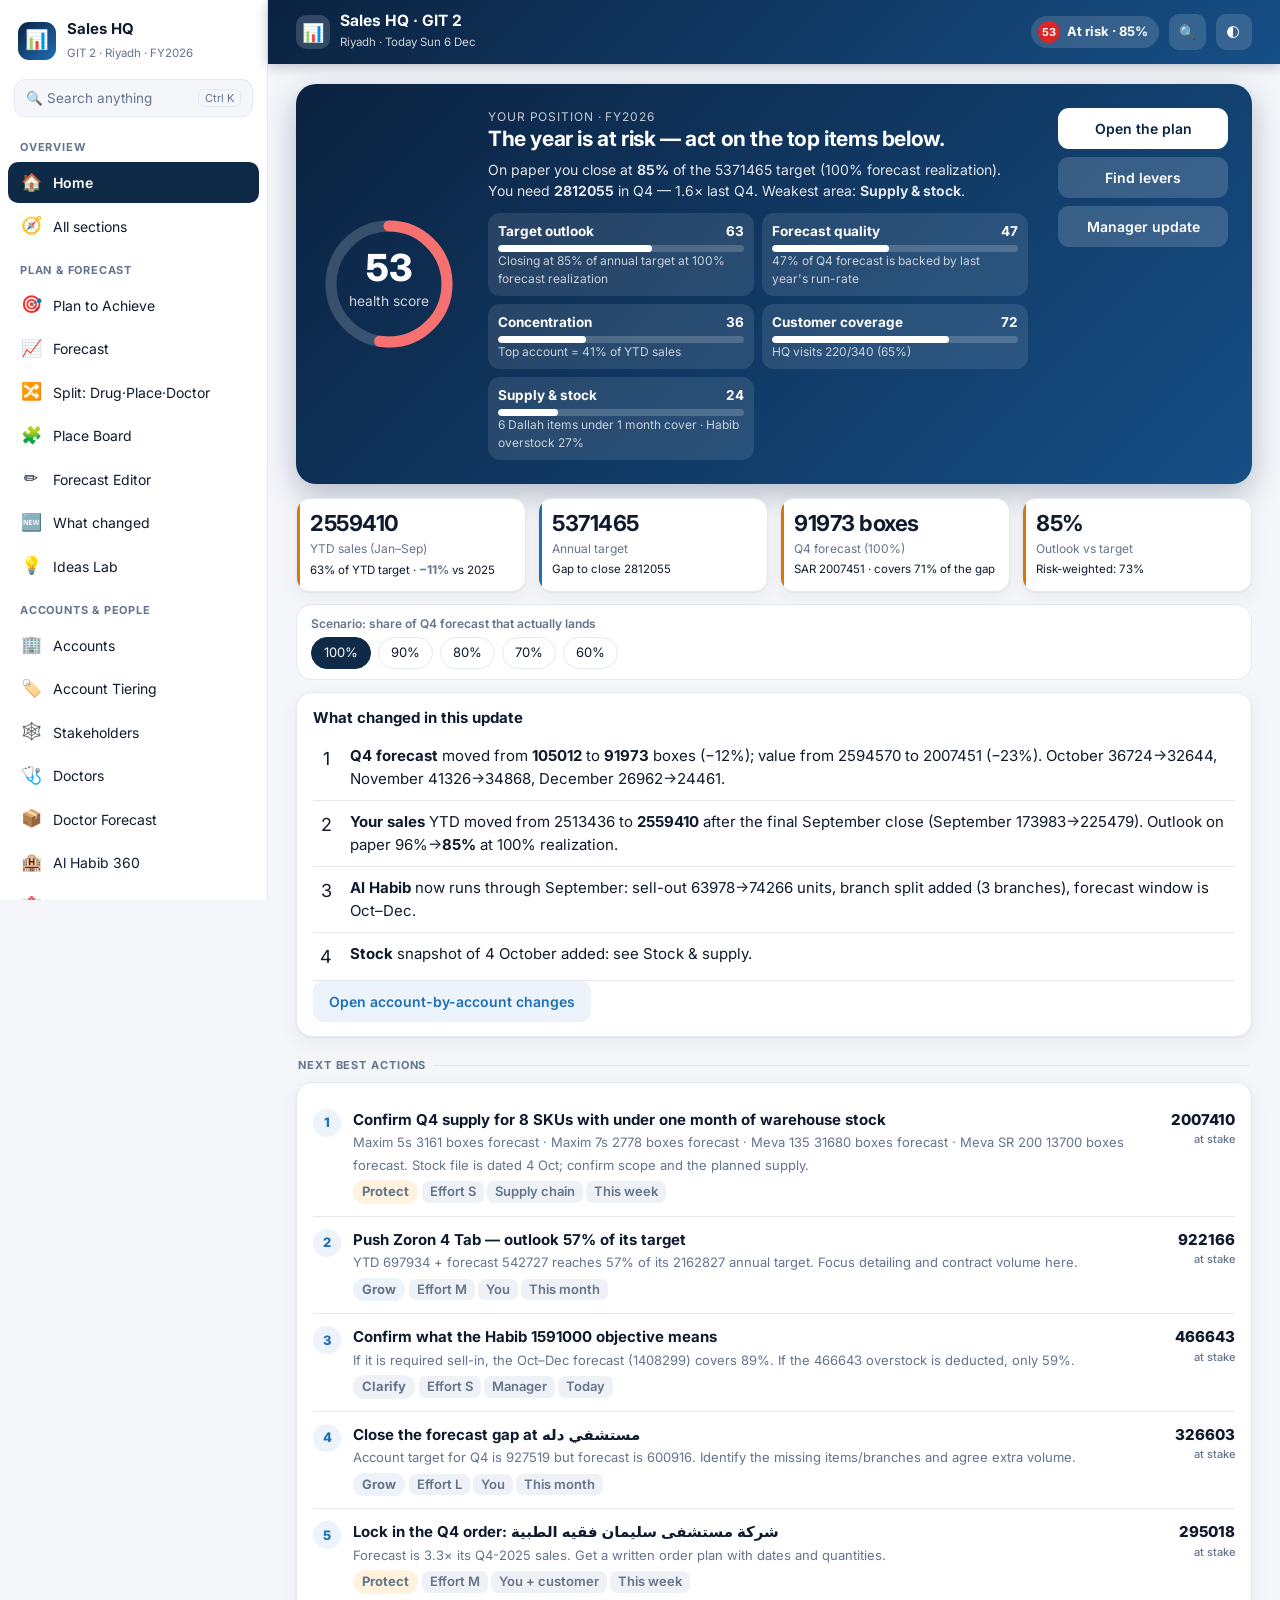
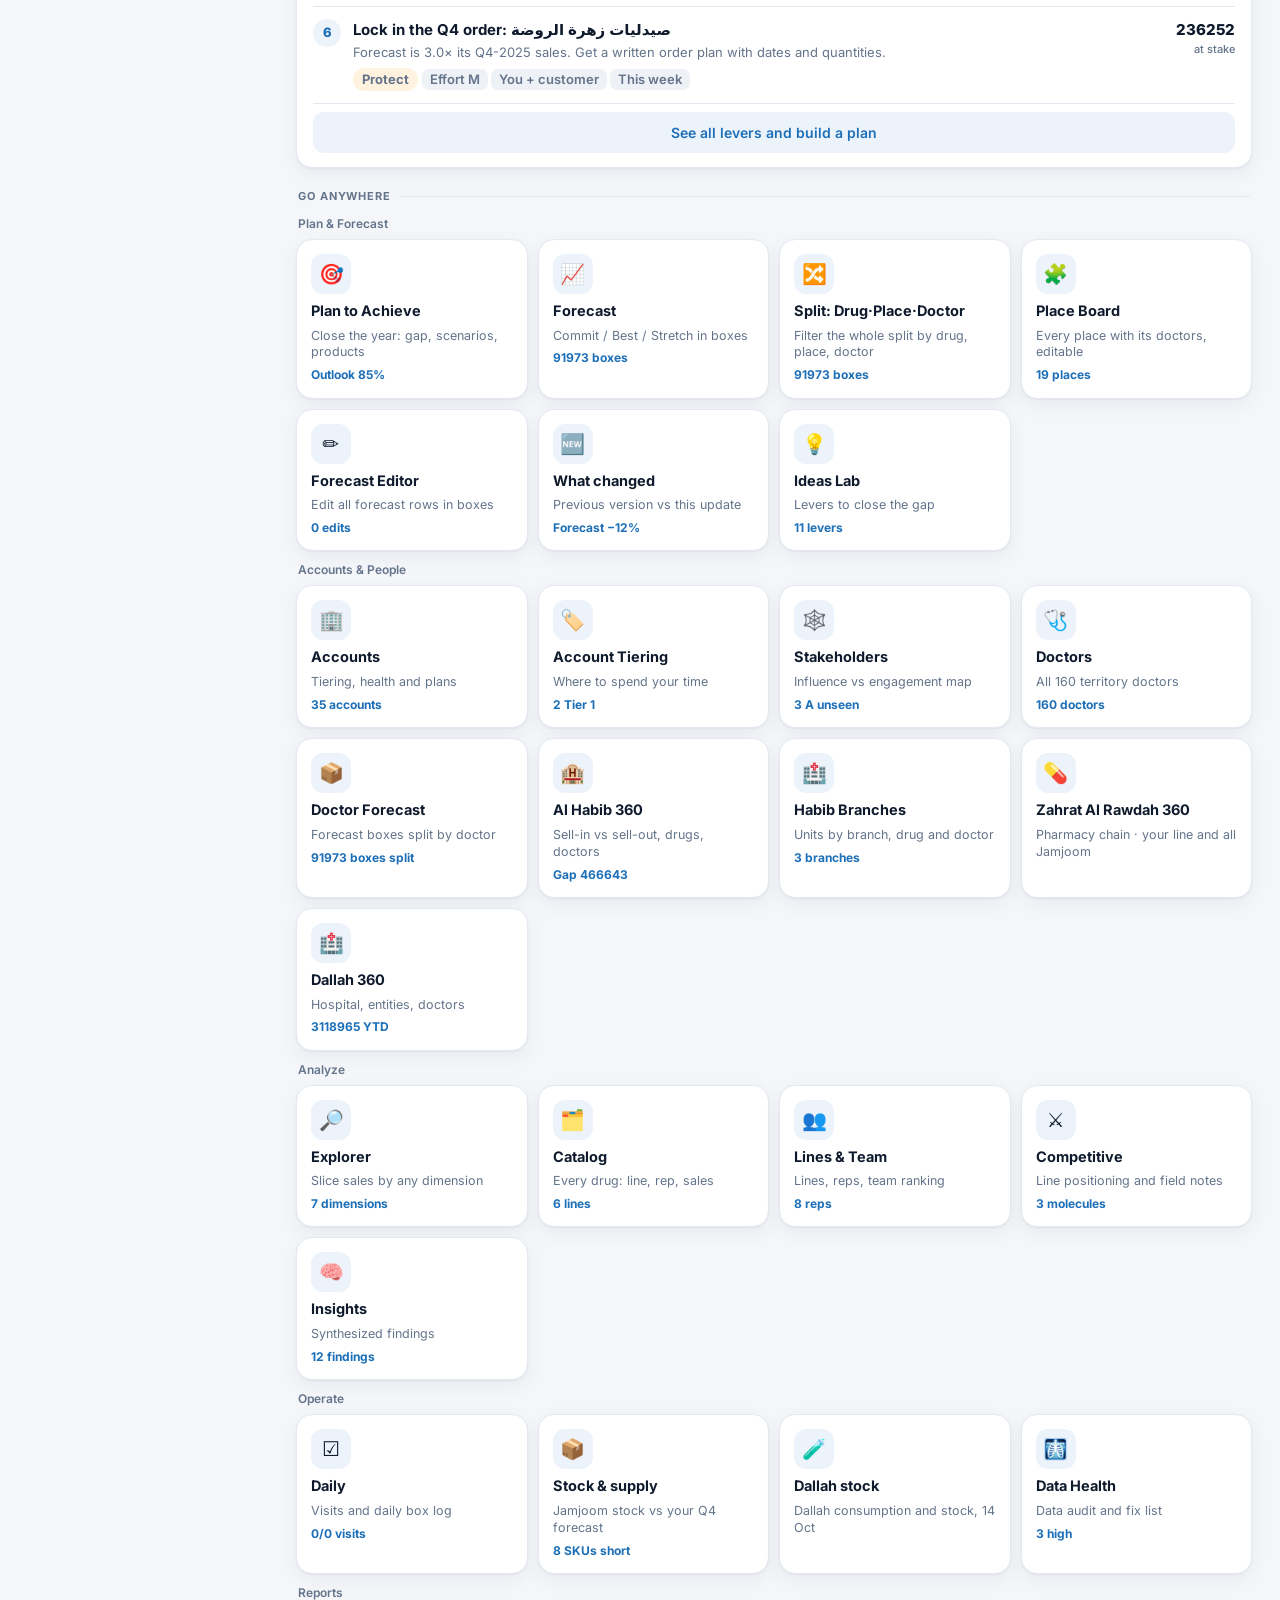
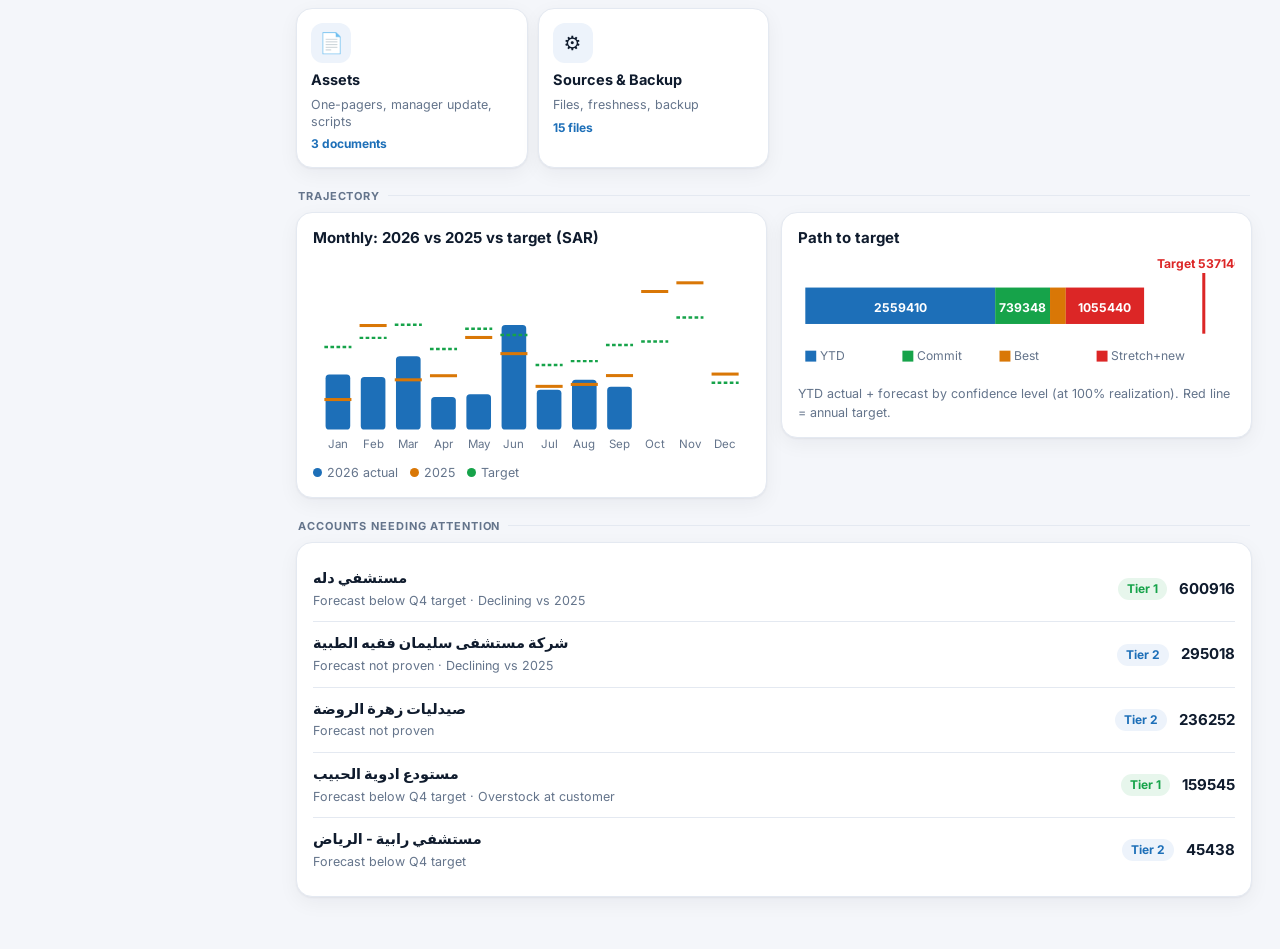
==== index.html @ 346ec5de "Dallah stock page from 3 consumption reports (14 Oct), comparison with 30 Sep, insights and actions " ====
<!doctype html>
<html lang="en" dir="ltr">
<head>
<meta charset="utf-8">
<meta name="viewport" content="width=device-width, initial-scale=1, viewport-fit=cover">
<meta name="robots" content="noindex,nofollow">
<meta name="theme-color" content="#0f2a47"><meta name="color-scheme" content="light dark">
<meta name="apple-mobile-web-app-capable" content="yes"><meta name="mobile-web-app-capable" content="yes"><meta name="apple-mobile-web-app-title" content="Sales HQ">
<link rel="preconnect" href="https://fonts.googleapis.com"><link rel="preconnect" href="https://fonts.gstatic.com" crossorigin>
<link href="https://fonts.googleapis.com/css2?family=Inter:wght@400;500;600;700;800&display=swap" rel="stylesheet" media="print" onload="this.media='all'"><noscript><link href="https://fonts.googleapis.com/css2?family=Inter:wght@400;500;600;700;800&display=swap" rel="stylesheet"></noscript>
<title>Sales HQ · GIT 2 · 2026</title>
<style>
:root{--bg:#f4f6fa;--card:#fff;--ink:#0f1b2d;--mute:#64748b;--line:#e4e9f1;--brand:#0f2a47;--brand2:#1d6fb8;--acc:#0ea5a4;--ok:#16a34a;--okbg:#e7f6ec;--warn:#d97706;--warnbg:#fff3df;--bad:#dc2626;--badbg:#fdeaea;--chip:#edf3fb;--idle:#eef1f6;--shadow:0 1px 2px rgba(15,27,45,.05),0 6px 20px rgba(15,27,45,.05);--r:16px}
:root[data-theme=dark]{--bg:#0b1220;--card:#131d2e;--ink:#e8eef7;--mute:#93a3ba;--line:#22304a;--brand:#9cc8f2;--brand2:#6fb0ee;--acc:#35d0cf;--ok:#4ade80;--okbg:#10301d;--warn:#fbbf24;--warnbg:#3a2c0f;--bad:#f87171;--badbg:#3b1717;--chip:#182843;--idle:#1b2740;--shadow:0 1px 2px rgba(0,0,0,.3),0 6px 20px rgba(0,0,0,.25)}
@media (prefers-color-scheme:dark){:root:not([data-theme=light]){--bg:#0b1220;--card:#131d2e;--ink:#e8eef7;--mute:#93a3ba;--line:#22304a;--brand:#9cc8f2;--brand2:#6fb0ee;--acc:#35d0cf;--ok:#4ade80;--okbg:#10301d;--warn:#fbbf24;--warnbg:#3a2c0f;--bad:#f87171;--badbg:#3b1717;--chip:#182843;--idle:#1b2740;--shadow:0 1px 2px rgba(0,0,0,.3),0 6px 20px rgba(0,0,0,.25)}}
*,*:before,*:after{box-sizing:border-box}
html{-webkit-text-size-adjust:100%;scroll-padding-top:70px}
body{margin:0;background:var(--bg);color:var(--ink);font:15px/1.5 Inter,system-ui,-apple-system,"Segoe UI",Roboto,Arial,sans-serif;padding-top:env(safe-area-inset-top,0px);overflow-x:hidden}
h1,h2,h3{margin:0}
button{font:inherit;color:inherit;cursor:pointer}
#app{display:block}
#side{display:none}
#top{position:sticky;top:env(safe-area-inset-top,0px);z-index:20;display:flex;align-items:center;gap:10px;padding:10px 14px;background:linear-gradient(135deg,#0b2240,#164f86);color:#fff;box-shadow:0 2px 12px rgba(5,20,45,.25)}
#top .logo{width:34px;height:34px;border-radius:10px;background:rgba(255,255,255,.16);display:grid;place-items:center;font-size:18px;flex:0 0 auto}
#top .ttl{flex:1;min-width:0}#top .ttl b{display:block;font-size:15.5px;line-height:1.15;white-space:nowrap;overflow:hidden;text-overflow:ellipsis}#top .ttl span{font-size:11.5px;opacity:.8}
.ibtn{border:0;background:rgba(255,255,255,.14);color:#fff;border-radius:10px;height:36px;min-width:36px;padding:0 10px;display:inline-flex;align-items:center;gap:6px;font-size:13.5px}
.ibtn:hover{background:rgba(255,255,255,.24)}
.hs{display:inline-flex;align-items:center;gap:7px;border-radius:99px;padding:5px 11px 5px 7px;background:rgba(255,255,255,.14);font-weight:700;font-size:13px;cursor:pointer;border:0;color:#fff}
.hs i{width:22px;height:22px;border-radius:50%;display:grid;place-items:center;font-style:normal;font-size:11px;color:#fff}
.g-ok{background:var(--ok)}.g-warn{background:var(--warn)}.g-bad{background:var(--bad)}
#crumbs{padding:10px 16px 0;font-size:12.5px;color:var(--mute);display:flex;gap:6px;align-items:center;flex-wrap:wrap}
#crumbs a{color:var(--brand2);cursor:pointer;text-decoration:none}#crumbs a:hover{text-decoration:underline}
#view{padding:10px 14px calc(92px + env(safe-area-inset-bottom,0px));max-width:1280px;margin:0 auto}
#bnav{position:fixed;left:0;right:0;bottom:0;z-index:30;background:var(--card);border-top:1px solid var(--line);display:flex;padding:6px 6px calc(6px + env(safe-area-inset-bottom,0px))}
#bnav button{flex:1;border:0;background:none;color:var(--mute);display:flex;flex-direction:column;align-items:center;gap:2px;font-size:11px;padding:5px 2px;border-radius:10px}
#bnav button b{font-size:20px;line-height:1;font-weight:400}#bnav button.on{color:var(--brand2);font-weight:700}
.card{background:var(--card);border:1px solid var(--line);border-radius:var(--r);padding:14px 16px;margin-bottom:12px;box-shadow:var(--shadow)}
.card.flat{box-shadow:none}
.card h3{font-size:15px;margin-bottom:6px}
.eyebrow{font-size:11px;letter-spacing:.9px;text-transform:uppercase;color:var(--mute);font-weight:700;margin:20px 2px 8px;display:flex;align-items:center;gap:8px}
.eyebrow:after{content:"";flex:1;height:1px;background:var(--line)}
.pagehead{margin:6px 2px 14px}.pagehead h1{font-size:23px;letter-spacing:-.3px}.pagehead p{margin:4px 0 0;color:var(--mute);font-size:14px;max-width:760px}
.grid{display:grid;gap:12px}.g2{grid-template-columns:1fr}.g3{grid-template-columns:1fr 1fr}.g4{grid-template-columns:1fr 1fr}
.kpi{background:var(--card);border:1px solid var(--line);border-radius:14px;padding:12px 13px;box-shadow:var(--shadow);position:relative;overflow:hidden}
.kpi:before{content:"";position:absolute;left:0;top:0;bottom:0;width:3px;background:var(--brand2)}
.kpi.ok:before{background:var(--ok)}.kpi.warn:before{background:var(--warn)}.kpi.bad:before{background:var(--bad)}
.kpi b{display:block;font-size:22px;letter-spacing:-.5px;line-height:1.15}.kpi span{font-size:12px;color:var(--mute)}.kpi small{display:block;font-size:11.5px;margin-top:2px}
.up{color:var(--ok);font-weight:700}.dn{color:var(--bad);font-weight:700}.mt{color:var(--mute)}
.pill{display:inline-flex;align-items:center;gap:5px;padding:2px 9px;border-radius:99px;font-size:12px;font-weight:700;white-space:nowrap}
.p-ok{background:var(--okbg);color:var(--ok)}.p-warn{background:var(--warnbg);color:var(--warn)}.p-bad{background:var(--badbg);color:var(--bad)}.p-idle{background:var(--idle);color:var(--mute)}.p-info{background:var(--chip);color:var(--brand2)}
.tag{display:inline-block;font-size:11.5px;font-weight:600;border-radius:7px;padding:1px 8px;background:var(--idle);color:var(--mute);margin:1px 3px 1px 0}
.chips{display:flex;gap:7px;flex-wrap:wrap;margin:6px 0 10px}
.chip{border:1px solid var(--line);background:var(--card);border-radius:99px;padding:5px 12px;font-size:13px;color:var(--ink)}
.chip.on{background:var(--brand);border-color:var(--brand);color:#fff}
:root[data-theme=dark] .chip.on{color:#06101f}
.btn{display:inline-flex;align-items:center;justify-content:center;gap:7px;border:0;border-radius:11px;padding:10px 16px;background:var(--brand);color:#fff;font-weight:600;font-size:14px}
:root[data-theme=dark] .btn{color:#06101f}
.btn.sec{background:var(--chip);color:var(--brand2)}.btn.ghost{background:none;border:1px solid var(--line);color:var(--ink)}.btn.block{display:flex;width:100%;margin-top:8px}
table.t{width:100%;border-collapse:collapse;font-size:13.5px}
table.t th{font-size:11.5px;color:var(--mute);font-weight:600;text-align:right;padding:7px 8px;border-bottom:1px solid var(--line);white-space:nowrap;position:sticky;top:0;background:var(--card)}
table.t td{padding:8px;border-bottom:1px solid var(--line);text-align:right;white-space:nowrap}
table.t th:first-child,table.t td:first-child{text-align:left;white-space:normal;min-width:120px}
table.t tr.row{cursor:pointer}table.t tr.row:hover td{background:var(--chip)}
table.t tr.hl td{background:var(--chip)}
.scroll{overflow-x:auto;-webkit-overflow-scrolling:touch}
div.row{display:flex;align-items:center;gap:12px;padding:10px 0;border-bottom:1px solid var(--line)}div.row:last-child{border:0}
div.row .l{flex:1;min-width:0}div.row .l b{display:block;font-size:14.5px}div.row .l span{font-size:12.5px;color:var(--mute)}
.bar{height:7px;border-radius:9px;background:var(--idle);overflow:hidden;margin-top:6px}.bar i{display:block;height:100%;border-radius:9px;background:linear-gradient(90deg,var(--brand2),var(--acc))}
.bar.ok i{background:var(--ok)}.bar.warn i{background:var(--warn)}.bar.bad i{background:var(--bad)}
.note{font-size:12.5px;color:var(--mute);margin-top:8px}
.ins{display:flex;gap:11px;padding:10px 0;border-bottom:1px solid var(--line)}.ins:last-child{border:0}.ins>i{font-style:normal;font-size:18px;flex:0 0 26px;text-align:center}.ins b{font-weight:700}
input.tx,textarea.tx,select.tx,input.search{width:100%;font:inherit;font-size:14px;border:1px solid var(--line);border-radius:11px;padding:9px 12px;background:var(--card);color:var(--ink);margin:3px 0 8px}
textarea.tx{min-height:64px;resize:vertical}
input.search{height:42px;margin-bottom:10px}
.lab{font-size:12px;color:var(--mute);font-weight:600;margin-top:6px}
input[type=range]{width:100%;accent-color:var(--brand2)}
.tiles{display:grid;grid-template-columns:1fr 1fr;gap:10px}
.tile{display:flex;flex-direction:column;gap:6px;align-items:flex-start;text-align:left;background:var(--card);border:1px solid var(--line);border-radius:16px;padding:14px;box-shadow:var(--shadow);transition:.15s}
.tile:hover{transform:translateY(-2px);border-color:var(--brand2)}
.tile .bd{width:40px;height:40px;border-radius:12px;display:grid;place-items:center;font-size:20px;background:var(--chip)}
.tile b{font-size:14.5px}.tile span{font-size:12.5px;color:var(--mute);line-height:1.35}
.tile .m{font-size:12px;font-weight:700;color:var(--brand2)}
.hero{display:grid;gap:16px;grid-template-columns:1fr;background:linear-gradient(135deg,#0b2240 0%,#164f86 100%);color:#fff;border-radius:20px;padding:18px;margin-bottom:14px;box-shadow:0 10px 30px rgba(11,34,64,.28)}
.hero h2{font-size:21px;letter-spacing:-.4px;line-height:1.25}.hero p{margin:6px 0 0;opacity:.88;font-size:14px}
.hero .ringw{display:flex;gap:16px;align-items:center}
.ind{display:grid;grid-template-columns:1fr 1fr;gap:8px;margin-top:12px}
.ind>div{background:rgba(255,255,255,.1);border-radius:12px;padding:8px 10px;font-size:12px}
.ind b{display:flex;justify-content:space-between;font-size:13.5px;margin-bottom:4px}
.ind .bar{background:rgba(255,255,255,.18);margin-top:3px}.ind .bar i{background:#fff}

.dot{display:inline-block;width:9px;height:9px;border-radius:50%;margin-right:5px}
.tabs2{display:flex;gap:6px;overflow-x:auto;margin:0 0 12px;padding-bottom:4px}
.tabs2 button{border:0;background:var(--idle);border-radius:10px;padding:8px 14px;font-size:13.5px;font-weight:600;color:var(--mute);white-space:nowrap}
.tabs2 button.on{background:var(--brand);color:#fff}:root[data-theme=dark] .tabs2 button.on{color:#06101f}
.act{display:flex;gap:12px;padding:12px 0;border-bottom:1px solid var(--line);align-items:flex-start}.act:last-child{border:0}
.act .n{flex:0 0 28px;height:28px;border-radius:50%;background:var(--chip);color:var(--brand2);display:grid;place-items:center;font-weight:800;font-size:13px}
.act .b{flex:1;min-width:0}.act .b b{display:block}.act .b span{font-size:13px;color:var(--mute)}
.act .r{text-align:right;font-weight:800;white-space:nowrap}
.visit{display:flex;gap:12px;align-items:flex-start}
.tick{flex:0 0 42px;height:42px;border-radius:12px;border:2px solid var(--line);background:var(--card);font-size:22px;color:transparent}
.visit.done .tick{background:var(--ok);border-color:var(--ok);color:#fff}.visit.done .nm{color:var(--mute);text-decoration:line-through}
.badge{display:inline-block;font-size:11px;font-weight:800;border-radius:6px;padding:1px 7px;background:var(--idle);color:var(--mute)}.badge.A{background:var(--warnbg);color:var(--warn)}
#toast{position:fixed;left:50%;top:calc(env(safe-area-inset-top,0px) + 66px);transform:translateX(-50%);background:var(--ink);color:var(--bg);padding:7px 16px;border-radius:99px;font-size:13px;opacity:0;transition:.25s;z-index:99;pointer-events:none}#toast.on{opacity:.95}
#pal{position:fixed;inset:0;z-index:80;background:rgba(8,18,35,.55);display:flex;align-items:flex-start;justify-content:center;padding:70px 14px}
#pal[hidden]{display:none}
#pal .box{width:100%;max-width:620px;background:var(--card);border-radius:18px;box-shadow:0 24px 70px rgba(0,0,0,.4);overflow:hidden}
#pal input{width:100%;border:0;border-bottom:1px solid var(--line);padding:16px 18px;font:inherit;font-size:16px;background:var(--card);color:var(--ink);outline:none}
#pal .res{max-height:55vh;overflow:auto}
#pal .it{display:flex;gap:12px;align-items:center;padding:11px 18px;cursor:pointer;border-bottom:1px solid var(--line)}
#pal .it.sel,#pal .it:hover{background:var(--chip)}#pal .it small{color:var(--mute);margin-left:auto;font-size:12px}
.qd{display:grid;grid-template-columns:1fr 1fr;gap:6px;font-size:12px;color:var(--mute);margin-top:6px}
.paper{background:#fff;color:#111;border:1px solid var(--line);border-radius:14px;padding:22px;max-width:820px;margin:0 auto 12px;box-shadow:var(--shadow)}
.paper h2{font-size:20px;margin-bottom:2px;color:#0b2240}.paper h4{margin:14px 0 4px;font-size:13px;text-transform:uppercase;letter-spacing:.6px;color:#0b2240;border-bottom:2px solid #0b2240;padding-bottom:3px}
.paper table{width:100%;border-collapse:collapse;font-size:13px}.paper td,.paper th{padding:5px 6px;border-bottom:1px solid #e5e7eb;text-align:right}.paper td:first-child,.paper th:first-child{text-align:left}
.paper .k{display:flex;gap:10px;flex-wrap:wrap;margin:8px 0}.paper .k div{flex:1;min-width:110px;border:1px solid #dbe3ee;border-radius:10px;padding:8px 10px}.paper .k b{display:block;font-size:18px}.paper .k span{font-size:11px;color:#667}
.paper li{margin:3px 0;font-size:13.5px}
@media (min-width:700px){.g3{grid-template-columns:repeat(3,1fr)}.g4{grid-template-columns:repeat(4,1fr)}.g2{grid-template-columns:1fr 1fr}.tiles{grid-template-columns:repeat(3,1fr)}.hero{grid-template-columns:auto 1fr;padding:24px}}
@media (min-width:1040px){
  #app{display:grid;grid-template-columns:268px minmax(0,1fr);min-height:100vh}
  #side{display:flex;flex-direction:column;position:sticky;top:0;height:100vh;overflow-y:auto;background:var(--card);border-right:1px solid var(--line);padding:0 0 14px}
  #bnav{display:none}#view{padding:6px 28px 40px}#crumbs{padding:14px 28px 0}
  #top{padding:12px 28px}.tiles{grid-template-columns:repeat(4,1fr)}
  .g4{grid-template-columns:repeat(4,1fr)}.g3{grid-template-columns:repeat(3,1fr)}
  .hero{grid-template-columns:auto 1fr auto;gap:30px}
  .col2{display:grid;grid-template-columns:1fr 1fr;gap:14px;align-items:start}.col2>.card{margin-bottom:0}.col3{display:grid;grid-template-columns:2fr 1fr;gap:14px;align-items:start}
}
.sb-brand{display:flex;gap:11px;align-items:center;padding:18px 18px 12px}.sb-brand .logo{width:38px;height:38px;border-radius:11px;background:linear-gradient(135deg,#0b2240,#1d6fb8);display:grid;place-items:center;color:#fff;font-size:19px}
.sb-brand b{display:block;font-size:15px}.sb-brand span{font-size:11.5px;color:var(--mute)}
.sb-search{margin:4px 14px 8px;display:flex;align-items:center;gap:8px;border:1px solid var(--line);border-radius:11px;padding:8px 11px;color:var(--mute);font-size:13.5px;background:var(--bg);cursor:pointer}.sb-search kbd{margin-left:auto;font:inherit;font-size:11px;border:1px solid var(--line);border-radius:6px;padding:0 6px}
.sb-g{font-size:11px;letter-spacing:.8px;text-transform:uppercase;color:var(--mute);font-weight:700;padding:14px 20px 5px}
.sb-i{display:flex;align-items:center;gap:11px;width:calc(100% - 16px);margin:1px 8px;padding:8px 12px;border:0;border-radius:10px;background:none;text-align:left;font-size:14px}
.sb-i:hover{background:var(--chip)}.sb-i.on{background:var(--brand);color:#fff;font-weight:600}:root[data-theme=dark] .sb-i.on{color:#06101f}
.sb-i .ic{font-size:17px;width:22px;text-align:center}
.sb-ft{margin-top:auto;padding:12px 18px;font-size:11.5px;color:var(--mute);border-top:1px solid var(--line)}
@media print{#side,#bnav,#top,#crumbs,.noprint,#toast{display:none!important}body{background:#fff}#view{padding:0;max-width:none}.paper{box-shadow:none;border:0;margin:0}.card{box-shadow:none}#app{display:block}}

@media (max-width:699px){#top .ttl span{display:none}#top .ttl b{font-size:15px}.hs{padding:4px 9px 4px 5px;font-size:12.5px}#top{gap:8px;padding:9px 12px}}

#main{min-width:0}#view{min-width:0}.card,.kpi,.grid>*{min-width:0}

.paper{overflow-x:auto}.paper table{display:block;overflow-x:auto;white-space:nowrap}

table.t th{position:static}.stickybar{position:sticky;top:calc(env(safe-area-inset-top,0px) + 58px);z-index:12;background:var(--card);border:2px solid var(--brand2);border-radius:14px;padding:10px 14px;margin-bottom:12px;box-shadow:0 6px 18px rgba(15,27,45,.12)}.sb2{display:flex;gap:18px;flex-wrap:wrap;align-items:center}.sb2 b{font-size:22px;display:block;line-height:1.1}.sb2 span{font-size:12px;color:var(--mute)}

table.t td.tl,table.t th.tl{text-align:left}

</style>
</head>
<body>
<div id="app">
  <aside id="side"></aside>
  <div id="main">
    <header id="top"></header>
    <div id="crumbs"></div>
    <main id="view"></main>
  </div>
  <nav id="bnav"></nav>
</div>
<div id="pal" hidden></div>
<div id="toast"></div>
<script>
'use strict';
const D2={"items":[{"place":"Nakheel","item":"Zoron 4 Tab","aug":483,"sep":604,"stock":631.9,"target":1187,"cover":0.5,"t":[1187,1217,383],"prev":409.9,"cons":1963.0,"recv":0.0,"outst":0.0,"ordq":1331.1},{"place":"Nakheel","item":"Zoron 4 Inj","aug":574.6,"sep":398.2,"stock":660.0,"target":797,"cover":0.8,"t":[797,818,258],"prev":860.2,"cons":1302.4,"recv":0.0,"outst":0.0,"ordq":642.4},{"place":"Namar","item":"Zoron 4 Tab","aug":208,"sep":346,"stock":204.3,"target":605,"cover":0.3,"t":[605,621,195],"prev":244.9,"cons":852.0,"recv":0.0,"outst":0.0,"ordq":647.7},{"place":"Nakheel","item":"Zoron 8 Inj","aug":138.8,"sep":203,"stock":963.2,"target":529,"cover":1.8,"t":[529,541,171],"prev":1022.4,"cons":742.2,"recv":0.0,"outst":0.0,"ordq":-221.0},{"place":"Pharmacies","item":"Zoron 8 Tab","aug":160,"sep":172,"stock":303.0,"target":479,"cover":0.6,"t":[479,463,268],"prev":316,"cons":598.0,"recv":950.0,"outst":0.0,"ordq":295.0},{"place":"Nakheel","item":"Zoron 8 Tab","aug":250,"sep":226,"stock":765.1,"target":456,"cover":1.7,"t":[456,466,147],"prev":825.7,"cons":860.0,"recv":200.0,"outst":460.0,"ordq":-365.1},{"place":"Namar","item":"Zoron 4 Inj","aug":302,"sep":181,"stock":238.0,"target":396,"cover":0.6,"t":[396,406,128],"prev":193.8,"cons":1522.6,"recv":0.0,"outst":0.0,"ordq":1284.6},{"place":"Nakheel","item":"Meva SR 200","aug":14,"sep":29,"stock":998.9,"target":276,"cover":3.6,"t":[276,284,90],"prev":998.9,"cons":62.0,"recv":500.0,"outst":0.0,"ordq":-936.9},{"place":"Pharmacies","item":"Zoron 4 Tab","aug":59,"sep":40,"stock":177.0,"target":239,"cover":0.7,"t":[239,232,134],"prev":161,"cons":137.0,"recv":330.0,"outst":0.0,"ordq":-40.0},{"place":"Namar","item":"Zoron 8 Tab","aug":77,"sep":71,"stock":731.9,"target":142,"cover":5.2,"t":[142,145,46],"prev":743.9,"cons":213.0,"recv":0.0,"outst":0.0,"ordq":-518.9},{"place":"Pharmacies","item":"Meva 135","aug":29,"sep":68,"stock":240.0,"target":112,"cover":2.1,"t":[112,110,64],"prev":257,"cons":145.0,"recv":300.0,"outst":0.0,"ordq":-95.0},{"place":"Namar","item":"Zoron 8 Inj","aug":29.2,"sep":15.2,"stock":234.2,"target":69,"cover":3.4,"t":[69,70,22],"prev":239,"cons":90.4,"recv":0.0,"outst":0.0,"ordq":-143.8},{"place":"Namar","item":"Maxim 7s","aug":32,"sep":21,"stock":193.6,"target":62,"cover":3.1,"t":[62,64,21],"prev":206.6,"cons":77.0,"recv":0.0,"outst":0.0,"ordq":-116.6},{"place":"Pharmacies","item":"Meva SR 200","aug":49,"sep":27,"stock":323.0,"target":57,"cover":5.7,"t":[57,55,32],"prev":265,"cons":250.0,"recv":630.0,"outst":0.0,"ordq":-73.0},{"place":"Nakheel","item":"Maxim 5s","aug":14,"sep":12,"stock":1146.4,"target":40,"cover":28.7,"t":[40,42,14],"prev":1152.4,"cons":69.0,"recv":0.0,"outst":0.0,"ordq":-1077.4},{"place":"Namar","item":"Maxim 5s","aug":8,"sep":6,"stock":399.2,"target":22,"cover":18.1,"t":[22,22,7],"prev":400.2,"cons":30.0,"recv":0.0,"outst":0.0,"ordq":-369.2},{"place":"Pharmacies","item":"Maxim 5s","aug":0,"sep":0,"stock":76.0,"target":20,"cover":3.8,"t":[20,20,13],"prev":76,"cons":2.0,"recv":0.0,"outst":0.0,"ordq":-74.0},{"place":"Pharmacies","item":"Maxim 7s","aug":0,"sep":0,"stock":73.0,"target":9,"cover":8.1,"t":[9,9,4],"prev":73,"cons":0.0,"recv":0.0,"outst":0.0,"ordq":-73.0},{"place":"Namar","item":"Meva SR 200","aug":0,"sep":1,"stock":628.0,"target":6,"cover":104.7,"t":[6,7,2],"prev":637,"cons":14.0,"recv":0.0,"outst":0.0,"ordq":-614.0}],"docs":[{"n":"ABDELBASET ELTALBI","h":"Nakheel","s":"ER","c":"A","vd":"الأحد 4/10 ، الأربعاء 7/10","m":[38,15,27,18,1,0,8]},{"n":"ABDELFATAH ISMAEL","h":"Nakheel","s":"INTERNIST","c":"A","vd":"الأحد 4/10","m":[38,15,27,18,2,0,15]},{"n":"AHMED AMAN","h":"Nakheel","s":"INTERNIST","c":"A","vd":"الأحد 4/10","m":[38,15,27,18,2,0,15]},{"n":"AHMED KHALIFA","h":"Nakheel","s":"ENT","c":"A","vd":"الأحد 4/10 ، الأربعاء 7/10","m":[0,0,0,0,2,0,0]},{"n":"ALAA SAAD EL-DEIN","h":"Nakheel","s":"GIT","c":"A","vd":"الأحد 4/10 ، الأربعاء 7/10","m":[38,15,14,9,0,0,15]},{"n":"AMANY MOUNIR","h":"Nakheel","s":"GYNA","c":"A","vd":"الأحد 4/10 ، الأربعاء 7/10","m":[38,15,27,18,0,0,0]},{"n":"AML ABDULRAHMAN","h":"Nakheel","s":"ER","c":"A","vd":"الاثنين 5/10","m":[38,15,27,18,1,0,8]},{"n":"AMMAR ELTAYEB","h":"Nakheel","s":"INTERNIST","c":"A","vd":"الأحد 4/10 ، الأربعاء 7/10","m":[38,15,27,18,2,0,15]},{"n":"AMR ABDELNABY","h":"Nakheel","s":"CHEST","c":"A","vd":"الأحد 4/10 ، الأربعاء 7/10","m":[0,0,0,0,2,0,0]},{"n":"Ali Alhiji","h":"Nakheel","s":"INTERNIST","c":"A","vd":"الأحد 4/10 ، الأربعاء 7/10","m":[38,15,27,18,2,0,15]},{"n":"Awadhiyyah Nouruldeen","h":"Nakheel","s":"GYNA","c":"A","vd":"الأحد 4/10 ، الأربعاء 7/10","m":[38,15,27,18,0,0,0]},{"n":"EHSAN AHMED","h":"Nakheel","s":"GYNA","c":"A","vd":"الأحد 4/10 ، الأربعاء 7/10","m":[38,15,27,18,0,0,0]},{"n":"GHADAY ALBANI","h":"Nakheel","s":"GYNA","c":"A","vd":"الأحد 4/10 ، الأربعاء 7/10","m":[38,15,27,18,0,0,0]},{"n":"HAWAZIN ISMAIL","h":"Nakheel","s":"GYNA","c":"A","vd":"الأحد 4/10 ، الأربعاء 7/10","m":[38,15,27,18,0,0,0]},{"n":"Hesham Abdelwahed","h":"Nakheel","s":"ENT","c":"A","vd":"الأحد 4/10 ، الأربعاء 7/10","m":[0,0,0,0,2,0,0]},{"n":"KHALIL ELNATIG","h":"Nakheel","s":"INTERNIST","c":"A","vd":"الاثنين 5/10","m":[38,15,27,18,2,0,15]},{"n":"MAGDA MOHAMMED","h":"Nakheel","s":"GYNA","c":"A","vd":"الأحد 4/10 ، الأربعاء 7/10","m":[38,15,27,18,0,0,0]},{"n":"MAHAA MAHMOUD","h":"Nakheel","s":"INTERNIST","c":"A","vd":"الاثنين 5/10","m":[38,15,27,18,2,0,15]},{"n":"MAHMOUD AL MASRY","h":"Nakheel","s":"INTERNIST","c":"A","vd":"الاثنين 5/10","m":[38,15,27,18,2,0,15]},{"n":"MAYSA ABDELRAHMAN","h":"Nakheel","s":"INTERNIST","c":"A","vd":"الاثنين 5/10","m":[38,15,27,18,2,0,15]},{"n":"MOHAMED EL-BESHLAWY","h":"Nakheel","s":"GIT","c":"A","vd":"الأحد 4/10 ، الأربعاء 7/10","m":[38,15,14,9,0,0,15]},{"n":"MOHAMED FAROUQ HELAL","h":"Nakheel","s":"ENT","c":"A","vd":"الأحد 4/10 ، الأربعاء 7/10","m":[0,0,0,0,2,0,0]},{"n":"MOHAMED TALAL ALHABAL","h":"Nakheel","s":"INTERNIST","c":"A","vd":"الأحد 4/10 ، الأربعاء 7/10","m":[38,15,27,18,2,0,15]},{"n":"MOHAMMED SHABAN","h":"Nakheel","s":"ER","c":"A","vd":"الاثنين 5/10","m":[38,15,27,18,1,0,8]},{"n":"MOSTAFA SEDEK","h":"Nakheel","s":"INTERNIST","c":"A","vd":"الاثنين 5/10","m":[38,15,27,18,2,0,15]},{"n":"NASER ABDELNASER","h":"Nakheel","s":"SURGERY","c":"A","vd":"الاثنين 5/10","m":[38,15,27,18,1,0,0]},{"n":"NAZIR FOAD","h":"Nakheel","s":"INTERNIST","c":"A","vd":"الاثنين 5/10","m":[38,15,27,18,2,0,15]},{"n":"NEVEN MOHAMED ABDELKADER","h":"Nakheel","s":"GYNA","c":"A","vd":"الأحد 4/10 ، الأربعاء 7/10","m":[38,15,27,18,0,0,0]},{"n":"SANA ALTAF","h":"Nakheel","s":"INTERNIST","c":"A","vd":"الأحد 4/10 ، الأربعاء 7/10","m":[38,15,27,18,2,0,15]},{"n":"Shazia Ahmed","h":"Nakheel","s":"GYNA","c":"A","vd":"الأحد 4/10 ، الأربعاء 7/10","m":[38,15,27,18,0,0,0]},{"n":"WAFAA ABDELKARIM","h":"Nakheel","s":"GYNA","c":"A","vd":"goal met","m":[38,15,27,18,0,0,0]},{"n":"WAFAA ZAGLOOT","h":"Nakheel","s":"GIT","c":"A","vd":"goal met","m":[38,15,14,9,0,0,15]},{"n":"ZAIN ELTAHER","h":"Nakheel","s":"INTERNIST","c":"A","vd":"الأحد 4/10","m":[38,15,27,18,2,0,15]},{"n":"Ayesha Zulfiqar","h":"Namar","s":"GYNA","c":"A","vd":"الأحد 4/10 ، الأربعاء 7/10","m":[71,17,50,9,0,0,0]},{"n":"HALA SHAHIN","h":"Namar","s":"GYNA","c":"A","vd":"الاثنين 5/10","m":[71,17,50,9,0,0,0]},{"n":"IBRAHIM ABDELAZIZ","h":"Namar","s":"INTERNIST","c":"A","vd":"الاثنين 5/10","m":[71,17,50,9,5,15,2]},{"n":"MOHAMED ABDELQADER","h":"Namar","s":"INTERNIST","c":"A","vd":"الاثنين 5/10","m":[71,17,50,9,5,15,2]},{"n":"Nuhair Samir","h":"Namar","s":"GYNA","c":"A","vd":"الاثنين 5/10","m":[71,17,50,9,0,0,0]},{"n":"SHERIF ABD ELMOHSEN","h":"Namar","s":"GIT","c":"A","vd":"الاثنين 5/10","m":[71,17,25,4,0,0,2]},{"n":"ABDULLAH BIN RKHYES","h":"Nakheel","s":"FAMILY MEDICINE","c":"B","vd":"الثلاثاء 6/10","m":[19,7,0,0,1,0,8]},{"n":"ADEL MOHY EL-DEIN","h":"Nakheel","s":"ENT","c":"B","vd":"الثلاثاء 6/10","m":[0,0,0,0,1,0,0]},{"n":"ALAA ALMATARI","h":"Nakheel","s":"GYNA","c":"B","vd":"الثلاثاء 6/10","m":[19,7,14,9,0,0,0]},{"n":"FARAS ADIB","h":"Nakheel","s":"ENT","c":"B","vd":"goal met","m":[0,0,0,0,1,0,0]},{"n":"HAITHAM MOSTAFA","h":"Nakheel","s":"ER","c":"B","vd":"goal met","m":[19,7,14,9,0,0,4]},{"n":"LAMIAA KHALEEL","h":"Nakheel","s":"GYNA","c":"B","vd":"goal met","m":[19,7,14,9,0,0,0]},{"n":"ABD ELAZIZ BANEMA","h":"Namar","s":"CHEST","c":"B","vd":"الثلاثاء 6/10","m":[0,0,0,0,3,7,0]},{"n":"AHMED SHEHATA SALEH","h":"Namar","s":"ENT","c":"B","vd":"الثلاثاء 6/10","m":[0,0,0,0,3,7,0]},{"n":"JAMIL NASSER ALSWIAHB","h":"Namar","s":"ENT","c":"B","vd":"goal met","m":[0,0,0,0,3,7,0]},{"n":"MARWAH BADR","h":"Namar","s":"ER","c":"B","vd":"goal met","m":[36,8,25,4,1,4,0]},{"n":"MAWDAH MOHAMMED","h":"Namar","s":"ER","c":"B","vd":"goal met","m":[36,8,25,4,1,4,0]},{"n":"MUTAZ DAFALLA","h":"Namar","s":"GYNA","c":"B","vd":"الثلاثاء 6/10","m":[36,8,25,4,0,0,0]},{"n":"Nehad Makki","h":"Namar","s":"ENDOCRINOLOGY","c":"B","vd":"goal met","m":[0,0,0,0,0,0,0]},{"n":"REEM MAHMOUD","h":"Namar","s":"ER","c":"B","vd":"الثلاثاء 6/10","m":[36,8,25,4,1,4,0]},{"n":"Sara Hussain","h":"Namar","s":"GYNA","c":"B","vd":"الثلاثاء 6/10","m":[36,8,25,4,0,0,0]}],"vis":[{"d":"2026-10-04","k":"Nakheel|ABDELBASET ELTALBI"},{"d":"2026-10-04","k":"Nakheel|ABDELFATAH ISMAEL"},{"d":"2026-10-04","k":"Nakheel|AHMED AMAN"},{"d":"2026-10-04","k":"Nakheel|AHMED KHALIFA"},{"d":"2026-10-04","k":"Nakheel|ALAA SAAD EL-DEIN"},{"d":"2026-10-04","k":"Nakheel|AMANY MOUNIR"},{"d":"2026-10-04","k":"Nakheel|AMMAR ELTAYEB"},{"d":"2026-10-04","k":"Nakheel|AMR ABDELNABY"},{"d":"2026-10-04","k":"Nakheel|Ali Alhiji"},{"d":"2026-10-04","k":"Nakheel|Awadhiyyah Nouruldeen"},{"d":"2026-10-04","k":"Nakheel|EHSAN AHMED"},{"d":"2026-10-04","k":"Nakheel|GHADAY ALBANI"},{"d":"2026-10-04","k":"Nakheel|HAWAZIN ISMAIL"},{"d":"2026-10-04","k":"Nakheel|Hesham Abdelwahed"},{"d":"2026-10-04","k":"Nakheel|MAGDA MOHAMMED"},{"d":"2026-10-04","k":"Nakheel|MOHAMED EL-BESHLAWY"},{"d":"2026-10-04","k":"Nakheel|MOHAMED FAROUQ HELAL"},{"d":"2026-10-04","k":"Nakheel|MOHAMED TALAL ALHABAL"},{"d":"2026-10-04","k":"Nakheel|NEVEN MOHAMED ABDELKADER"},{"d":"2026-10-04","k":"Nakheel|SANA ALTAF"},{"d":"2026-10-04","k":"Nakheel|Shazia Ahmed"},{"d":"2026-10-04","k":"Nakheel|ZAIN ELTAHER"},{"d":"2026-10-04","k":"Namar|Ayesha Zulfiqar"},{"d":"2026-10-05","k":"Nakheel|AML ABDULRAHMAN"},{"d":"2026-10-05","k":"Nakheel|KHALIL ELNATIG"},{"d":"2026-10-05","k":"Nakheel|MAHAA MAHMOUD"},{"d":"2026-10-05","k":"Nakheel|MAHMOUD AL MASRY"},{"d":"2026-10-05","k":"Nakheel|MAYSA ABDELRAHMAN"},{"d":"2026-10-05","k":"Nakheel|MOHAMMED SHABAN"},{"d":"2026-10-05","k":"Nakheel|MOSTAFA SEDEK"},{"d":"2026-10-05","k":"Nakheel|NASER ABDELNASER"},{"d":"2026-10-05","k":"Nakheel|NAZIR FOAD"},{"d":"2026-10-05","k":"Namar|HALA SHAHIN"},{"d":"2026-10-05","k":"Namar|IBRAHIM ABDELAZIZ"},{"d":"2026-10-05","k":"Namar|MOHAMED ABDELQADER"},{"d":"2026-10-05","k":"Namar|Nuhair Samir"},{"d":"2026-10-05","k":"Namar|SHERIF ABD ELMOHSEN"},{"d":"2026-10-06","k":"Nakheel|ABDULLAH BIN RKHYES"},{"d":"2026-10-06","k":"Nakheel|ADEL MOHY EL-DEIN"},{"d":"2026-10-06","k":"Nakheel|ALAA ALMATARI"},{"d":"2026-10-06","k":"Namar|ABD ELAZIZ BANEMA"},{"d":"2026-10-06","k":"Namar|AHMED SHEHATA SALEH"},{"d":"2026-10-06","k":"Namar|MUTAZ DAFALLA"},{"d":"2026-10-06","k":"Namar|REEM MAHMOUD"},{"d":"2026-10-06","k":"Namar|Sara Hussain"},{"d":"2026-10-07","k":"Nakheel|ABDELBASET ELTALBI"},{"d":"2026-10-07","k":"Nakheel|AHMED KHALIFA"},{"d":"2026-10-07","k":"Nakheel|ALAA SAAD EL-DEIN"},{"d":"2026-10-07","k":"Nakheel|AMANY MOUNIR"},{"d":"2026-10-07","k":"Nakheel|AMMAR ELTAYEB"},{"d":"2026-10-07","k":"Nakheel|AMR ABDELNABY"},{"d":"2026-10-07","k":"Nakheel|Ali Alhiji"},{"d":"2026-10-07","k":"Nakheel|Awadhiyyah Nouruldeen"},{"d":"2026-10-07","k":"Nakheel|EHSAN AHMED"},{"d":"2026-10-07","k":"Nakheel|GHADAY ALBANI"},{"d":"2026-10-07","k":"Nakheel|HAWAZIN ISMAIL"},{"d":"2026-10-07","k":"Nakheel|Hesham Abdelwahed"},{"d":"2026-10-07","k":"Nakheel|MAGDA MOHAMMED"},{"d":"2026-10-07","k":"Nakheel|MOHAMED EL-BESHLAWY"},{"d":"2026-10-07","k":"Nakheel|MOHAMED FAROUQ HELAL"},{"d":"2026-10-07","k":"Nakheel|MOHAMED TALAL ALHABAL"},{"d":"2026-10-07","k":"Nakheel|NEVEN MOHAMED ABDELKADER"},{"d":"2026-10-07","k":"Nakheel|SANA ALTAF"},{"d":"2026-10-07","k":"Nakheel|Shazia Ahmed"},{"d":"2026-10-07","k":"Namar|Ayesha Zulfiqar"}],"annual":{"prods":[{"n":"Aciloc 20 mg Capsule, 14 Capsule/Box","cat":"Promotion","m26":[367.0,456.0,431.0,551.0,486.0,456.0,566.0,405.0,367.0],"m25":[255.92,283.34,374.74,404.16,378.9,479.94,208.666666666667]},{"n":"Aciloc 40 mg Capsule, 14 Capsule/Box","cat":"Promotion","m26":[569.0,581.0,925.0,557.0,415.0,692.0,893.0,464.0,429.0],"m25":[541.24,599.23,792.53,578.24,542.1,686.66,615.0]},{"n":"Azi-Once 200MG/5ML suspention ,30ML/Bottle","cat":"Promotion","m26":[207.0,232.0,614.0,194.0,88.0,193.0,251.0,138.0,442.0],"m25":[268.24,296.98,392.78,195.84,183.6,232.56,146.333333333333]},{"n":"AZI-ONCE Capsule 250MG/1Capsule, 6Capsule/Box","cat":"Promotion","m26":[1169.0,910.0,797.0,772.0,482.0,454.0,652.0,337.0,505.0],"m25":[899.92,996.34,1317.74,476.48,446.7,565.82,404.666666666667]},{"n":"AZI-ONCE SUSPENTION 200MG/5ML, 15ML/Bottle","cat":"Promotion","m26":[231.0,140.0,359.0,32.0,0.0,10.0,18.0,42.0,30.0],"m25":[33.32,36.89,48.79,33.6,31.5,39.9,7.0]},{"n":"AZI-ONCE SUSPENTION 200MG/5ML, 22.5ML/Bottle","cat":"Promotion","m26":[348.0,586.0,1179.0,500.0,466.0,149.0,237.0,311.0,531.0],"m25":[182.56,202.12,267.32,80.32,75.3,95.38,147.333333333333]},{"n":"CARTIMOV 50 mg/capsule, 20 Capsule/Box","cat":"Promotion","m26":[49.0,30.0,28.0,19.0,10.0,28.0,36.0,6.0,11.0],"m25":[83.16,92.07,121.77,117.76,110.4,139.84,88.0]},{"n":"Ciproxen 500 MG Tablet , 10Tablet/Box","cat":"Promotion","m26":[162.0,118.0,711.0,151.0,152.0,95.0,145.0,105.0,45.0],"m25":[176.68,195.61,258.71,105.6,99.0,125.4,95.6666666666667]},{"n":"CLARA Syrup 1MG/1ML, 100ML/Bottle","cat":"Promotion","m26":[392.0,367.0,453.0,395.0,273.0,181.0,273.0,191.0,493.0],"m25":[323.4,358.05,473.55,246.08,230.7,292.22,284.666666666667]},{"n":"CLARA Tablet 10MG/1Tablet, 10Tablet/Box","cat":"Promotion","m26":[2652.0,1954.0,4493.0,1638.0,1590.0,1375.0,2057.0,1693.0,2154.0],"m25":[1692.32,1873.64,2478.04,1409.92,1321.8,1674.28,1268.33333333333]},{"n":"DESLOR Film coated tablet 5MG/1Tablet, 20Tablet/Box","cat":"Promotion","m26":[1873.0,1198.0,2695.0,1180.0,960.0,978.0,1164.0,644.0,1405.0],"m25":[468.16,518.32,685.52,585.92,549.3,695.78,695.333333333333]},{"n":"Dompy 10MG Tablet, 30Tablet/Box","cat":"Promotion","m26":[596.0,669.0,1422.0,721.0,598.0,690.0,1028.0,683.0,713.0],"m25":[561.68,621.86,822.46,814.72,763.8,967.48,634.0]},{"n":"FENSOLIN 10 mg/tablet, 30 Tablet/BOX","cat":"Promotion","m26":[21.0,10.0,1.0,6.0,2.0,0.0,0.0,0.0,0.0],"m25":[3.64,4.03,5.33,11.84,11.1,14.06,11.0]},{"n":"FENSOLIN 5 mg/tablet, 30 Tablet/BOX","cat":"Promotion","m26":[77.0,57.0,47.0,38.0,45.0,33.0,24.0,21.0,1.0],"m25":[73.08,80.91,107.01,56.64,53.1,67.26,49.6666666666667]},{"n":"Maxim 400 MG Tablet, 5Tablet/Box","cat":"Promotion","m26":[14.0,11.0,10.0,39.0,66.0,66.0,101.0,22.0,18.0],"m25":[17.08,18.91,25.01,19.84,18.6,23.56,6.33333333333333]},{"n":"Maxim 400 MG Tablet, 7Tablet/Box","cat":"Promotion","m26":[1.0,32.0,20.0,36.0,9.0,18.0,16.0,32.0,21.0],"m25":[27.72,30.69,40.59,24.32,22.8,28.88,5.33333333333333]},{"n":"MEVA 135 mg/tablet, 30 Tablet/Box","cat":"Promotion","m26":[31.0,52.0,27.0,118.0,55.0,25.0,77.0,68.0,111.0],"m25":[91.28,101.06,133.66,72.0,67.5,85.5,70.3333333333333]},{"n":"MEVA SR 200 mg/capsule, 30 Capsule/Box","cat":"Promotion","m26":[111.0,135.0,127.0,135.0,93.0,54.0,72.0,63.0,57.0],"m25":[171.36,189.72,250.92,93.12,87.3,110.58,121.0]},{"n":"PRIMA D3 50,000 unit/capsule Soft Gel Cap, 30 CAPSULE/BOX","cat":"Promotion","m26":[3098.0,3057.0,4020.0,4299.0,4183.0,3332.0,5408.0,3334.0,2828.0],"m25":[2064.72,2285.94,3023.34,2610.88,2447.7,3100.42,2892.0]},{"n":"Relaxon 250/300MG Capsule, 30Capsule/Box","cat":"Promotion","m26":[1324.0,1328.0,2264.0,1012.0,729.0,1030.0,1500.0,928.0,1052.0],"m25":[1470.0,1627.5,2152.5,1507.2,1413.0,1789.8,1652.66666666667]},{"n":"Relaxon Forte 500 mg/tablet, 30 Tab/Box","cat":"Promotion","m26":[681.0,642.0,972.0,651.0,371.0,573.0,695.0,474.0,302.0],"m25":[214.2,237.15,313.65,303.68,284.7,360.62,331.0]},{"n":"TRIPLEX B Tablet, 30 Tablet/BOX,","cat":"Promotion","m26":[752.0,466.0,510.0,1103.0,835.0,683.0,871.0,598.0,494.0],"m25":[301.84,334.18,441.98,433.6,406.5,514.9,405.666666666667]},{"n":"Urago 40 mg/tablet, 30 Tablet/Box","cat":"Promotion","m26":[61.0,46.0,57.0,0.0,0.0,25.0,26.0,13.0,14.0],"m25":[40.32,44.64,59.04,45.12,42.3,53.58,54.3333333333333]},{"n":"Urago 80 mg/tablet, 30 Tablet/Box","cat":"Promotion","m26":[21.0,10.0,9.0,23.0,11.0,24.0,19.0,11.0,6.0],"m25":[10.08,11.16,14.76,21.12,19.8,25.08,66.6666666666667]},{"n":"VOLTIC D 50 mg/tablet, 20 Tablet/Box","cat":"Promotion","m26":[85.0,189.0,40.0,93.0,67.0,13.0,19.0,8.0,27.0],"m25":[7.56,8.37,11.07,9.92,9.3,11.78,17.6666666666667]},{"n":"Yocair 10mg Tablet, 30 Tab/Box","cat":"Promotion","m26":[8.0,1.0,309.0,218.0,138.0,116.0,86.0,103.0,96.0],"m25":[142.24,157.48,208.28,305.6,286.5,362.9,124.333333333333]},{"n":"Yocair 4mg Tablet, 30 Tab/Box","cat":"Promotion","m26":[2.0,0.0,10.0,0.0,0.0,0.0,0.0,0.0,0.0],"m25":[1.12,1.24,1.64,1.92,1.8,2.28,0.0]},{"n":"Yocair 5mg Tablet, 30 Tab/Box","cat":"Promotion","m26":[2.0,5.0,206.0,17.0,25.0,1.0,5.0,2.0,3.0],"m25":[2.24,2.48,3.28,0.64,0.6,0.76,1.66666666666667]},{"n":"ZORON 4 mg/2 ml Injection, Amp","cat":"Promotion","m26":[3493.0,800.0,3001.0,2660.0,2519.0,1921.0,7598.0,4383.0,2896.0],"m25":[2925.72,3239.19,4284.09,1759.36,1649.4,2089.24,2157.66666666667]},{"n":"ZORON 4 mg/tablet, 10 TABLET/BOX","cat":"Promotion","m26":[633.0,805.0,594.0,572.0,662.0,988.0,1475.0,750.0,990.0],"m25":[530.04,586.83,776.13,661.76,620.4,785.84,662.666666666667]},{"n":"ZORON 8 mg/4 ml Injection, Amp","cat":"Promotion","m26":[546.0,2252.0,1681.0,40.0,3.0,7.0,2302.0,840.0,1091.0],"m25":[12.04,13.33,17.63,49.92,46.8,59.28,28.0]},{"n":"ZORON 8 mg/tablet, 10 TABLET/BOX","cat":"Promotion","m26":[347.0,305.0,307.0,487.0,373.0,389.0,531.0,487.0,469.0],"m25":[227.36,251.72,332.92,385.92,361.8,458.28,314.666666666667]},{"n":"Betavert 16 mg/tablet, 30 Tab/Box","cat":"Commercial","m26":[6.0,2.0,109.0,131.0,22.0,56.0,84.0,12.0,40.0],"m25":[7.0,7.75,10.25,7.04,6.6,8.36,14.0]},{"n":"Betavert 24 mg/tablet, 30 Tab/Box","cat":"Commercial","m26":[41.0,104.0,2.0,39.0,13.0,14.0,12.0,3.0,1.0],"m25":[5.88,6.51,8.61,0.0,0.0,0.0,1.0]},{"n":"Betavert 8 mg/tablet, 30 Tab/Box","cat":"Commercial","m26":[8.0,0.0,0.0,15.0,0.0,3.0,3.0,2.0,5.0],"m25":[0.84,0.93,1.23,6.08,5.7,7.22,16.6666666666667]},{"n":"Dompy 1MG/1ML suspention , 200ML/Bottle","cat":"Commercial","m26":[9.0,149.0,14.0,81.0,22.0,13.0,31.0,9.0,19.0],"m25":[21.0,23.25,30.75,31.36,29.4,37.24,30.6666666666667]},{"n":"FEROTON Solution for infusion 20MG/1ML, 5ML/Ampoule","cat":"Commercial","m26":[1307.0,941.0,259.0,766.0,689.0,601.0,1019.0,747.0,1200.0],"m25":[421.68,466.86,617.46,336.0,315.0,399.0,949.333333333333]},{"n":"OSELTA 75MG CAPSULE - 10/BOX","cat":"Commercial","m26":[17.0,439.0,1484.0,92.0,83.0,243.0,245.0,309.0,1005.0],"m25":[0.0,0.0,0.0,0.0,0.0,0.0,0.0]},{"n":"PILOCIN apply Cream, 30 GM/TUBE","cat":"Commercial","m26":[104.0,179.0,147.0,195.0,193.0,219.0,362.0,245.0,218.0],"m25":[162.96,180.42,238.62,184.64,173.1,219.26,198.0]},{"n":"Toricox 120 mg/tablet, 10 Tab/Box","cat":"Commercial","m26":[0.0,0.0,50.0,1.0,1.0,0.0,0.0,0.0,0.0],"m25":[0.56,0.62,0.82,0.0,0.0,0.0,0.0]},{"n":"Toricox 60 mg/tablet, 30 Tab/Box","cat":"Commercial","m26":[0.0,0.0,15.0,0.0,0.0,0.0,0.0,1.0,7.0],"m25":[0.0,0.0,0.0,0.0,0.0,0.0,0.0]},{"n":"Toricox 90 mg/tablet, 30 Tab/Box","cat":"Commercial","m26":[0.0,0.0,50.0,0.0,0.0,0.0,0.0,0.0,0.0],"m25":[0.0,0.0,0.0,0.0,0.0,0.0,0.0]},{"n":"VOLTIC 75MG INJECTION","cat":"Commercial","m26":[1249.0,1089.0,3077.0,504.0,365.0,324.0,1646.0,859.0,694.0],"m25":[390.04,431.83,571.13,479.68,449.7,569.62,578.666666666667]}],"line":[{"k":"Zoron 4 Tab","m26":[633.0,805.0,594.0,572.0,662.0,988.0,1475.0,750.0,990.0],"q4":[2031,2070,712]},{"k":"Zoron 8 Tab","m26":[347.0,305.0,307.0,487.0,373.0,389.0,531.0,487.0,469.0],"q4":[1077,1074,461]},{"k":"Zoron 4 Inj","m26":[698.6,160.0,600.2,532.0,503.8,384.2,1519.6,876.6,579.2],"q4":[1193,1224,386]},{"k":"Zoron 8 Inj","m26":[109.2,450.4,336.2,8.0,0.6,1.4,460.4,168.0,218.2],"q4":[598,611,193]},{"k":"Maxim 5s","m26":[14.0,11.0,10.0,39.0,66.0,66.0,101.0,22.0,18.0],"q4":[82,84,34]},{"k":"Maxim 7s","m26":[1.0,32.0,20.0,36.0,9.0,18.0,16.0,32.0,21.0],"q4":[71,73,25]},{"k":"Meva 135","m26":[31.0,52.0,27.0,118.0,55.0,25.0,77.0,68.0,111.0],"q4":[112,110,64]},{"k":"Meva SR 200","m26":[111.0,135.0,127.0,135.0,93.0,54.0,72.0,63.0,57.0],"q4":[339,346,124]}]}};
const SALES={"team":[{"rep":"Abdullah","m26":[67039.0,511364.0,800580.0,280427.0,154580.0,147750.0,810462.0,-70589.0,416012.0,0.0,0.0,0.0],"m25":[146401.0,220515.0,411971.0,247076.0,501631.0,286832.0,655470.0,-122284.0,578725.0,341863.0,898052.0,-89083.0],"b26":[361518.0,401196.0,458510.0,352700.0,440875.0,432385.0,242650.0,370312.0,497388.0,412368.0,281822.0,212235.0]},{"rep":"Dhai","m26":[0.0,303271.0,837826.0,122257.0,7301.0,178686.0,85036.0,-66198.0,1156863.0,0.0,0.0,0.0],"m25":[0.0,531615.0,540388.0,223389.0,322174.0,100187.0,44211.0,70035.0,300808.0,1584500.0,1044979.0,1204604.0],"b26":[0.0,217918.0,461221.0,354785.0,493237.0,539983.0,278128.0,364400.0,685039.0,449955.0,520431.0,360932.0]},{"rep":"Razan","m26":[0.0,0.0,0.0,0.0,129849.0,359600.0,69610.0,58044.0,285024.0,0.0,0.0,0.0],"m25":[0.0,0.0,0.0,0.0,510213.0,77272.0,149816.0,91219.0,518279.0,272752.0,367123.0,-56726.0],"b26":[0.0,0.0,0.0,0.0,393475.0,323324.0,226053.0,271366.0,405954.0,342344.0,426011.0,191379.0]},{"rep":"Saleh","m26":[289636.0,276501.0,386676.0,171918.0,186198.0,550730.0,209479.0,262793.0,225479.0,0.0,0.0,0.0],"m25":[158171.0,548088.0,262076.0,283688.0,485213.0,400004.0,227655.0,237910.0,284402.0,727318.0,773079.0,292376.0],"b26":[435397.0,483184.0,552211.0,424777.0,530972.0,498222.0,339985.0,360417.0,445387.0,463702.0,590244.0,246967.0]},{"rep":"Vacant Azi-Once","m26":[163638.0,0.0,0.0,0.0,0.0,0.0,0.0,0.0,0.0,0.0,0.0,0.0],"m25":[395176.0,0.0,0.0,0.0,0.0,0.0,0.0,0.0,0.0,0.0,0.0,0.0],"b26":[304507.0,0.0,0.0,0.0,0.0,0.0,0.0,0.0,0.0,0.0,0.0,0.0]},{"rep":"Vacant Ciproxen","m26":[119397.0,128331.0,375055.0,132939.0,0.0,0.0,0.0,0.0,0.0,0.0,0.0,0.0],"m25":[121744.0,165956.0,938556.0,152880.0,0.0,0.0,0.0,0.0,0.0,0.0,0.0,0.0],"b26":[316811.0,337343.0,401810.0,309084.0,0.0,0.0,0.0,0.0,0.0,0.0,0.0,0.0]},{"rep":"Vacant Non-Promoted","m26":[52594.0,66918.0,168750.0,137594.0,68026.0,1024519.0,155192.0,-6196.0,201457.0,0.0,0.0,0.0],"m25":[265474.0,341852.0,627570.0,292527.0,225934.0,156104.0,125167.0,116560.0,156782.0,189282.0,315812.0,6313.0],"b26":[250342.0,133766.0,350655.0,269735.0,350236.0,344844.0,201186.0,341426.0,152838.0,147800.0,152016.0,81117.0]},{"rep":"Vacant Prima","m26":[53552.0,169116.0,329201.0,112230.0,129785.0,530616.0,137358.0,219646.0,381326.0,0.0,0.0,0.0],"m25":[128268.0,729085.0,411853.0,217270.0,330765.0,262601.0,135521.0,371428.0,250861.0,608390.0,679709.0,124814.0],"b26":[200814.0,401607.0,458979.0,353061.0,441326.0,457285.0,280504.0,309702.0,472993.0,441326.0,381235.0,214430.0]}],"prods":[{"p":"PALONOSETRON HYDROCHLORIDE","m26":[0.0,0.0,0.0,0.0,0.0,0.0,0.0,0.0,0.0,0.0,0.0,0.0],"m25":[0.0,0.0,0.0,0.0,0.0,0.0,0.0,0.0,0.0,0.0,0.0,0.0],"b26":[0.0,0.0,0.0,0.0,0.0,0.0,3705.0,5557.0,5557.0,6175.0,6175.0,34578.0],"fc":[0.0,0.0,0.0],"fu":[0.0,0.0,0.0]},{"p":"MAXIM 400MG TAB 1X5","m26":[6914.0,-883.0,10854.0,9893.0,9734.0,3123.0,-1901.0,3169.0,6508.0,0.0,0.0,0.0],"m25":[11872.0,11768.0,32611.0,7660.0,19101.0,27652.0,869.0,-312.0,9638.0,3352.0,22309.0,4111.0],"b26":[11627.0,12903.0,14747.0,11344.0,14179.0,11344.0,9926.0,7515.0,12761.0,14179.0,15597.0,5672.0],"fc":[0.0,0.0,0.0],"fu":[0.0,0.0,0.0]},{"p":"MAXIM 400MG TAB 1x7","m26":[12005.0,14587.0,22665.0,43443.0,10558.0,3461.0,-26462.0,1486.0,21081.0,0.0,0.0,0.0],"m25":[22695.0,27428.0,39420.0,9511.0,10213.0,10708.0,4833.0,5235.0,23130.0,23407.0,54188.0,19256.0],"b26":[19294.0,21411.0,24470.0,18823.0,23529.0,18823.0,16470.0,12470.0,21176.0,23529.0,25882.0,9412.0],"fc":[0.0,0.0,0.0],"fu":[0.0,0.0,0.0]},{"p":"MEVA 135 MG F.C. TABS X 30","m26":[6894.0,8488.0,38082.0,22085.0,24614.0,49541.0,64588.0,-9821.0,51999.0,0.0,0.0,0.0],"m25":[23669.0,24616.0,13187.0,18185.0,53674.0,3241.0,30739.0,4600.0,82357.0,47482.0,54750.0,13244.0],"b26":[22896.0,25409.0,29039.0,22338.0,27922.0,22338.0,19546.0,14799.0,25130.0,27922.0,30715.0,11169.0],"fc":[0.0,0.0,0.0],"fu":[0.0,0.0,0.0]},{"p":"MEVA 200 MG F.C. TABS X 30","m26":[21969.0,46244.0,22154.0,41058.0,21580.0,49850.0,80892.0,49042.0,55205.0,0.0,0.0,0.0],"m25":[19177.0,15172.0,48082.0,14533.0,55307.0,24311.0,21927.0,11743.0,20423.0,14651.0,25594.0,11620.0],"b26":[24784.0,27504.0,31433.0,24179.0,30224.0,24179.0,21157.0,16019.0,27202.0,30224.0,33247.0,12090.0],"fc":[0.0,0.0,0.0],"fu":[0.0,0.0,0.0]},{"p":"ZORON 4Mg Tablet 10's","m26":[83053.0,46563.0,115498.0,29348.0,70573.0,187515.0,1294.0,123311.0,40779.0,0.0,0.0,0.0],"m25":[64559.0,280342.0,44125.0,171079.0,258211.0,72579.0,87008.0,174251.0,104813.0,280091.0,205001.0,128089.0],"b26":[177352.0,196817.0,224934.0,173026.0,216283.0,220226.0,115998.0,161830.0,182854.0,169083.0,237911.0,86513.0],"fc":[0.0,0.0,0.0],"fu":[0.0,0.0,0.0]},{"p":"ZORON 8Mg Tablet 10's","m26":[158851.0,119611.0,166777.0,12281.0,46300.0,113946.0,42080.0,86122.0,31914.0,0.0,0.0,0.0],"m25":[15614.0,183328.0,82172.0,42485.0,86734.0,179125.0,67576.0,45950.0,28793.0,185738.0,277432.0,87960.0],"b26":[134196.0,148925.0,170199.0,130923.0,163653.0,157167.0,114557.0,112981.0,121044.0,137409.0,180019.0,65461.0],"fc":[0.0,0.0,0.0],"fu":[0.0,0.0,0.0]},{"p":"ZORON Injection 4Mg/2ml 5's","m26":[-50.0,0.0,10268.0,7280.0,3719.0,59747.0,23668.0,-1704.0,8413.0,0.0,0.0,0.0],"m25":[213.0,4689.0,1642.0,2318.0,2172.0,80673.0,8471.0,-4398.0,12677.0,104656.0,69985.0,5555.0],"b26":[27976.0,31047.0,35482.0,27294.0,34117.0,27294.0,23882.0,18082.0,30706.0,34117.0,37529.0,13647.0],"fc":[0.0,0.0,0.0],"fu":[0.0,0.0,0.0]},{"p":"ZORON Injection 8Mg/2ml 5's","m26":[0.0,41890.0,378.0,6530.0,-881.0,83546.0,25321.0,11188.0,9580.0,0.0,0.0,0.0],"m25":[372.0,745.0,837.0,17917.0,-200.0,1714.0,6232.0,841.0,2570.0,67942.0,63821.0,22542.0],"b26":[17272.0,19168.0,21906.0,16851.0,21063.0,16851.0,14744.0,11164.0,18957.0,21063.0,23170.0,8425.0],"fc":[0.0,0.0,0.0],"fu":[0.0,0.0,0.0]},{"p":"EMEDIUS INJECTION","m26":[0.0,0.0,0.0,0.0,0.0,0.0,0.0,0.0,0.0,0.0,0.0,0.0],"m25":[0.0,0.0,0.0,0.0,0.0,0.0,0.0,0.0,0.0,0.0,0.0,0.0],"b26":[0.0,0.0,0.0,0.0,0.0,0.0,0.0,0.0,0.0,0.0,0.0,0.0],"fc":[0.0,0.0,0.0],"fu":[0.0,0.0,0.0]}],"price":{"MAXIM 400MG TAB 1X5":{"list":44.24,"net_w":21.8,"net_min":17.3,"net_max":44.24},"MAXIM 400MG TAB 1x7":{"list":63.56,"net_w":39.79,"net_min":27.5,"net_max":63.56},"MEVA 135 MG F.C. TABS X 30":{"list":11.45,"net_w":5.96,"net_min":4.49,"net_max":11.45},"MEVA 200 MG F.C. TABS X 30":{"list":29.64,"net_w":17.92,"net_min":12.76,"net_max":29.64},"ZORON 4Mg Tablet 10's":{"list":79.68,"net_w":33.62,"net_min":18.35,"net_max":79.68},"ZORON 8Mg Tablet 10's":{"list":114.68,"net_w":44.02,"net_min":23.35,"net_max":114.68},"ZORON Injection 4Mg/2ml 5's":{"list":72.69,"net_w":20.08,"net_min":11.99,"net_max":30.38},"ZORON Injection 8Mg/2ml 5's":{"list":111.94,"net_w":42.55,"net_min":18.47,"net_max":46.79}},"cust":[{"id":"105301310003","n":"مستشفي دله","nat":"1 - PVT","sub":"HOSPITALS","y26":361916.0,"y25":808088.0,"q425":927519.0,"m26":[0.0,0.0,0.0,0.0,0.0,305846.0,0.0,44925.0,11145.0,0.0,0.0,0.0],"m25":[14819.0,216481.0,52443.0,0.0,193434.0,229629.0,0.0,66819.0,34463.0,418045.0,493622.0,15852.0],"tm":[14819.0,216481.0,52443.0,0.0,193434.0,229629.0,0.0,66819.0,34463.0,418045.0,493622.0,15852.0],"fcm":[0.0,0.0,0.0],"fc":600916.0,"disc":0.522,"prods":[["ZORON 4Mg Tablet 10's",194714.0,393735.0],["ZORON Injection 8Mg/2ml 5's",85090.0,0.0],["ZORON Injection 4Mg/2ml 5's",55272.0,77013.0],["MEVA 200 MG F.C. TABS X 30",15704.0,48679.0],["ZORON 8Mg Tablet 10's",10778.0,232941.0],["MEVA 135 MG F.C. TABS X 30",357.0,0.0],["MAXIM 400MG TAB 1X5",0.0,37526.0],["MAXIM 400MG TAB 1x7",0.0,18194.0]],"fprods":[]},{"id":"369033","n":"شركة مستشفى سليمان فقيه الطبية","nat":"1 - PVT","sub":"HOSPITALS","y26":0.0,"y25":173493.0,"q425":90606.0,"m26":[0.0,0.0,0.0,0.0,0.0,0.0,0.0,0.0,0.0,0.0,0.0,0.0],"m25":[8264.0,42050.0,0.0,41632.0,0.0,10110.0,38681.0,10796.0,21960.0,25079.0,12291.0,53236.0],"tm":[8264.0,42050.0,0.0,41632.0,0.0,10110.0,38681.0,10796.0,21960.0,25079.0,12291.0,53236.0],"fcm":[0.0,0.0,0.0],"fc":295018.0,"disc":0.784,"prods":[["MAXIM 400MG TAB 1x7",0.0,375.0],["MEVA 135 MG F.C. TABS X 30",0.0,418.0],["ZORON 4Mg Tablet 10's",0.0,130802.0],["ZORON 8Mg Tablet 10's",0.0,41898.0]],"fprods":[]},{"id":"105301120018","n":"صيدليات زهرة الروضة","nat":"1 - PVT","sub":"MEDIUM CAHIN","y26":205353.0,"y25":273478.0,"q425":79290.0,"m26":[3889.0,25353.0,67028.0,97603.0,-4146.0,-24626.0,7510.0,-1601.0,34343.0,0.0,0.0,0.0],"m25":[-898.0,50744.0,46018.0,21818.0,48364.0,27781.0,12114.0,12427.0,55110.0,26849.0,43347.0,9094.0],"tm":[-898.0,50744.0,46018.0,21818.0,48364.0,27781.0,12114.0,12427.0,55110.0,26849.0,43347.0,9094.0],"fcm":[0.0,0.0,0.0],"fc":236252.0,"disc":0.397,"prods":[["MEVA 200 MG F.C. TABS X 30",62977.0,50874.0],["ZORON 4Mg Tablet 10's",60986.0,89459.0],["ZORON 8Mg Tablet 10's",46028.0,60902.0],["MAXIM 400MG TAB 1x7",25673.0,26620.0],["MEVA 135 MG F.C. TABS X 30",11838.0,32792.0],["ZORON Injection 8Mg/2ml 5's",1698.0,23.0],["MAXIM 400MG TAB 1X5",-3847.0,12808.0]],"fprods":[]},{"id":"105301120156","n":"مجموعة صيدليات دواء الصفوه","nat":"3 - SUBAGENT","sub":"SUBAGENT","y26":178690.0,"y25":224248.0,"q425":91282.0,"m26":[3563.0,14527.0,22417.0,-101.0,4436.0,28799.0,28391.0,12300.0,64358.0,0.0,0.0,0.0],"m25":[21197.0,27309.0,30967.0,13561.0,37156.0,22377.0,34281.0,-139.0,37539.0,18564.0,75912.0,-3194.0],"tm":[21197.0,27309.0,30967.0,13561.0,37156.0,22377.0,34281.0,-139.0,37539.0,18564.0,75912.0,-3194.0],"fcm":[0.0,0.0,0.0],"fc":204368.0,"disc":0.558,"prods":[["MEVA 200 MG F.C. TABS X 30",94619.0,53417.0],["MEVA 135 MG F.C. TABS X 30",47997.0,88599.0],["MAXIM 400MG TAB 1x7",24105.0,48706.0],["MAXIM 400MG TAB 1X5",11970.0,33526.0]],"fprods":[]},{"id":"105301120009","n":"مستودع ادوية الحبيب","nat":"1 - PVT","sub":"HOSPITALS","y26":1041431.0,"y25":529810.0,"q425":151449.0,"m26":[217483.0,177812.0,199796.0,7024.0,83078.0,100847.0,48598.0,190849.0,15943.0,0.0,0.0,0.0],"m25":[34189.0,51202.0,61997.0,74515.0,84238.0,68896.0,69132.0,95173.0,-9532.0,93165.0,7038.0,51247.0],"tm":[61271.0,91886.0,112172.0,136184.0,153113.0,126309.0,125786.0,174484.0,-17475.0,167078.0,12539.0,93637.0],"fcm":[0.0,0.0,0.0],"fc":159545.0,"disc":0.596,"prods":[["ZORON 8Mg Tablet 10's",545880.0,283273.0],["ZORON 4Mg Tablet 10's",303100.0,176386.0],["ZORON Injection 8Mg/2ml 5's",89158.0,25681.0],["MEVA 200 MG F.C. TABS X 30",38547.0,16920.0],["ZORON Injection 4Mg/2ml 5's",38459.0,10546.0],["MAXIM 400MG TAB 1x7",13125.0,9322.0],["MAXIM 400MG TAB 1X5",9136.0,4751.0],["MEVA 135 MG F.C. TABS X 30",4026.0,2932.0]],"fprods":[]},{"id":"105301210069","n":"مركز النخبة الطبي الجراحي","nat":"1 - PVT","sub":"HOSPITALS","y26":3719.0,"y25":37660.0,"q425":91262.0,"m26":[0.0,3719.0,0.0,0.0,0.0,0.0,0.0,0.0,0.0,0.0,0.0,0.0],"m25":[0.0,23860.0,0.0,0.0,14096.0,0.0,0.0,-296.0,0.0,0.0,23420.0,67842.0],"tm":[0.0,23860.0,0.0,0.0,14096.0,0.0,0.0,-296.0,0.0,0.0,23420.0,67842.0],"fcm":[0.0,0.0,0.0],"fc":81701.0,"disc":0.0,"prods":[["MEVA 200 MG F.C. TABS X 30",2964.0,0.0],["MEVA 135 MG F.C. TABS X 30",756.0,0.0],["MAXIM 400MG TAB 1X5",0.0,6543.0],["ZORON 4Mg Tablet 10's",0.0,19141.0],["ZORON 8Mg Tablet 10's",0.0,11976.0]],"fprods":[]},{"id":"105301120160","n":"صيدلية بيت الادوية - الرياض","nat":"1 - PVT","sub":"POLYCLINIC","y26":30692.0,"y25":22225.0,"q425":0.0,"m26":[0.0,0.0,0.0,0.0,0.0,0.0,0.0,30692.0,0.0,0.0,0.0,0.0],"m25":[15951.0,0.0,0.0,0.0,0.0,0.0,0.0,0.0,6274.0,0.0,0.0,0.0],"tm":[15951.0,0.0,0.0,0.0,0.0,0.0,0.0,0.0,6274.0,0.0,0.0,0.0],"fcm":[0.0,0.0,0.0],"fc":72551.0,"disc":0.515,"prods":[["MEVA 200 MG F.C. TABS X 30",14818.0,0.0],["MEVA 135 MG F.C. TABS X 30",11450.0,8015.0],["MAXIM 400MG TAB 1X5",4424.0,2212.0],["MAXIM 400MG TAB 1x7",0.0,3178.0],["ZORON 4Mg Tablet 10's",0.0,8820.0]],"fprods":[]},{"id":"105301310008","n":"مستشفي الاسرة الدولي","nat":"1 - PVT","sub":"HOSPITALS","y26":19678.0,"y25":23493.0,"q425":4446.0,"m26":[10835.0,0.0,0.0,0.0,0.0,0.0,8843.0,0.0,0.0,0.0,0.0,0.0],"m25":[0.0,7646.0,1145.0,0.0,4329.0,0.0,1482.0,8891.0,0.0,0.0,4446.0,0.0],"tm":[0.0,7646.0,1145.0,0.0,4329.0,0.0,1482.0,8891.0,0.0,0.0,4446.0,0.0],"fcm":[0.0,0.0,0.0],"fc":58202.0,"disc":0.0,"prods":[["MEVA 200 MG F.C. TABS X 30",14818.0,16301.0],["ZORON 8Mg Tablet 10's",2867.0,2395.0],["ZORON 4Mg Tablet 10's",1992.0,1934.0],["MEVA 135 MG F.C. TABS X 30",0.0,2863.0]],"fprods":[]},{"id":"508054","n":"شركة نسيج الابتكار للاستثمار","nat":"3 - SUBAGENT","sub":"SUBAGENT","y26":179133.0,"y25":0.0,"q425":0.0,"m26":[0.0,0.0,0.0,17395.0,35944.0,35402.0,82768.0,-28492.0,36115.0,0.0,0.0,0.0],"m25":[0.0,0.0,0.0,0.0,0.0,0.0,0.0,0.0,0.0,0.0,0.0,0.0],"tm":[0.0,0.0,0.0,0.0,0.0,0.0,0.0,0.0,0.0,0.0,0.0,0.0],"fcm":[0.0,0.0,0.0],"fc":55087.0,"disc":0.557,"prods":[["MEVA 135 MG F.C. TABS X 30",102803.0,0.0],["MEVA 200 MG F.C. TABS X 30",43982.0,0.0],["MAXIM 400MG TAB 1x7",10426.0,0.0],["MAXIM 400MG TAB 1X5",8284.0,0.0],["ZORON Injection 4Mg/2ml 5's",6212.0,0.0],["ZORON Injection 8Mg/2ml 5's",3874.0,0.0],["ZORON 4Mg Tablet 10's",1817.0,0.0],["ZORON 8Mg Tablet 10's",1734.0,0.0]],"fprods":[]},{"id":"105301310023","n":"مستشفي رابية - الرياض","nat":"1 - PVT","sub":"HOSPITALS","y26":55521.0,"y25":30611.0,"q425":103920.0,"m26":[3178.0,12155.0,0.0,5927.0,8430.0,8891.0,0.0,6157.0,10782.0,0.0,0.0,0.0],"m25":[0.0,7520.0,3053.0,3685.0,3048.0,2236.0,3998.0,1523.0,5548.0,10637.0,32194.0,61089.0],"tm":[0.0,7520.0,3053.0,3685.0,3048.0,2236.0,3998.0,1523.0,5548.0,10637.0,32194.0,61089.0],"fcm":[0.0,0.0,0.0],"fc":45438.0,"disc":0.0,"prods":[["MEVA 200 MG F.C. TABS X 30",31119.0,13929.0],["MAXIM 400MG TAB 1x7",16525.0,8517.0],["ZORON 4Mg Tablet 10's",3984.0,0.0],["MEVA 135 MG F.C. TABS X 30",3893.0,8165.0]],"fprods":[]},{"id":"105402500006","n":"مستودع شركة سنابل الدواء الطبية المحدودة","nat":"3 - SUBAGENT","sub":"SUBAGENT","y26":19158.0,"y25":42007.0,"q425":21554.0,"m26":[-11.0,-16.0,-728.0,-33.0,18137.0,-78.0,373.0,152.0,1361.0,0.0,0.0,0.0],"m25":[0.0,0.0,4556.0,0.0,21564.0,-1060.0,-16.0,0.0,16962.0,-27.0,22061.0,-480.0],"tm":[0.0,0.0,4556.0,0.0,21564.0,-1060.0,-16.0,0.0,16962.0,-27.0,22061.0,-480.0],"fcm":[0.0,0.0,0.0],"fc":42141.0,"disc":0.557,"prods":[["ZORON 4Mg Tablet 10's",8037.0,12813.0],["MEVA 135 MG F.C. TABS X 30",6761.0,21336.0],["ZORON 8Mg Tablet 10's",2361.0,3705.0],["MEVA 200 MG F.C. TABS X 30",681.0,-2.0],["MAXIM 400MG TAB 1X5",661.0,2616.0],["ZORON Injection 4Mg/2ml 5's",272.0,897.0],["MAXIM 400MG TAB 1x7",266.0,1903.0],["ZORON Injection 8Mg/2ml 5's",119.0,-1261.0]],"fprods":[]},{"id":"435040","n":"شركة رعاية دله الطبية","nat":"1 - PVT","sub":"POLYCLINIC","y26":96551.0,"y25":61979.0,"q425":0.0,"m26":[0.0,0.0,21812.0,0.0,7973.0,34264.0,15004.0,3133.0,14366.0,0.0,0.0,0.0],"m25":[0.0,0.0,31147.0,0.0,23953.0,0.0,1145.0,5734.0,0.0,0.0,0.0,0.0],"tm":[0.0,0.0,31147.0,0.0,23953.0,0.0,1145.0,5734.0,0.0,0.0,0.0,0.0],"fcm":[0.0,0.0,0.0],"fc":34788.0,"disc":0.52,"prods":[["ZORON 8Mg Tablet 10's",77869.0,41663.0],["ZORON 4Mg Tablet 10's",9736.0,9672.0],["MEVA 200 MG F.C. TABS X 30",6998.0,2964.0],["MEVA 135 MG F.C. TABS X 30",1948.0,2290.0],["MAXIM 400MG TAB 1X5",0.0,2212.0],["MAXIM 400MG TAB 1x7",0.0,3178.0]],"fprods":[]},{"id":"105401110001","n":"صيدلية الدواء رقم 1","nat":"2 - CHAIN","sub":"BIG CHAIN PHARMACIES","y26":99138.0,"y25":114101.0,"q425":27666.0,"m26":[37616.0,1601.0,23788.0,11150.0,3066.0,15406.0,390.0,300.0,5820.0,0.0,0.0,0.0],"m25":[14370.0,9611.0,598.0,30499.0,762.0,22450.0,2685.0,9630.0,23495.0,17974.0,9951.0,-258.0],"tm":[14370.0,9611.0,598.0,30499.0,762.0,22450.0,2685.0,9630.0,23495.0,17974.0,9951.0,-258.0],"fcm":[0.0,0.0,0.0],"fc":29195.0,"disc":0.558,"prods":[["ZORON 4Mg Tablet 10's",62050.0,90250.0],["ZORON 8Mg Tablet 10's",15216.0,9989.0],["MEVA 135 MG F.C. TABS X 30",10823.0,7189.0],["MEVA 200 MG F.C. TABS X 30",7106.0,0.0],["MAXIM 400MG TAB 1x7",2539.0,5757.0],["MAXIM 400MG TAB 1X5",1307.0,917.0],["ZORON Injection 8Mg/2ml 5's",97.0,0.0]],"fprods":[]},{"id":"105301120351","n":"شركة ادم الطبية","nat":"1 - PVT","sub":"MEDIUM CAHIN","y26":61797.0,"y25":57325.0,"q425":-549.0,"m26":[-463.0,20724.0,-339.0,-271.0,10343.0,17102.0,15620.0,-536.0,-383.0,0.0,0.0,0.0],"m25":[27917.0,-426.0,1346.0,7146.0,11693.0,-547.0,7268.0,4018.0,-1090.0,-246.0,-320.0,17.0],"tm":[27917.0,-426.0,1346.0,7146.0,11693.0,-547.0,7268.0,4018.0,-1090.0,-246.0,-320.0,17.0],"fcm":[0.0,0.0,0.0],"fc":24442.0,"disc":0.563,"prods":[["ZORON 8Mg Tablet 10's",30444.0,18197.0],["ZORON 4Mg Tablet 10's",22666.0,20508.0],["MEVA 135 MG F.C. TABS X 30",6817.0,9465.0],["MEVA 200 MG F.C. TABS X 30",2305.0,1446.0],["MAXIM 400MG TAB 1x7",-29.0,5253.0],["MAXIM 400MG TAB 1X5",-404.0,2456.0]],"fprods":[]},{"id":"105301310001","n":"مستشفي الحمادي","nat":"1 - PVT","sub":"HOSPITALS","y26":16606.0,"y25":222750.0,"q425":18522.0,"m26":[0.0,0.0,10809.0,0.0,0.0,0.0,0.0,5797.0,0.0,0.0,0.0,0.0],"m25":[0.0,96717.0,0.0,82209.0,0.0,0.0,27888.0,15936.0,0.0,14538.0,3984.0,0.0],"tm":[0.0,96717.0,0.0,82209.0,0.0,0.0,27888.0,15936.0,0.0,14538.0,3984.0,0.0],"fcm":[0.0,0.0,0.0],"fc":23922.0,"disc":0.631,"prods":[["ZORON 4Mg Tablet 10's",16606.0,222750.0]],"fprods":[]},{"id":"40002","n":"صيدلية مظلة الدواء الطبية","nat":"3 - SUBAGENT","sub":"SUBAGENT","y26":44810.0,"y25":-88.0,"q425":1186.0,"m26":[-99.0,471.0,-63.0,9386.0,16353.0,14518.0,-155.0,-2597.0,6997.0,0.0,0.0,0.0],"m25":[0.0,0.0,0.0,-31.0,-57.0,0.0,0.0,0.0,0.0,946.0,0.0,239.0],"tm":[0.0,0.0,0.0,-31.0,-57.0,0.0,0.0,0.0,0.0,946.0,0.0,239.0],"fcm":[0.0,0.0,0.0],"fc":16526.0,"disc":0.557,"prods":[["ZORON 8Mg Tablet 10's",16811.0,0.0],["MEVA 200 MG F.C. TABS X 30",16455.0,0.0],["MEVA 135 MG F.C. TABS X 30",8179.0,-88.0],["MAXIM 400MG TAB 1x7",1827.0,0.0],["MAXIM 400MG TAB 1X5",1538.0,0.0]],"fprods":[]},{"id":"105301120167","n":"مستودع صيدليات عمر العجاجي -الرياض","nat":"3 - SUBAGENT","sub":"SUBAGENT","y26":39293.0,"y25":17182.0,"q425":1772.0,"m26":[-13.0,-18.0,-40.0,4459.0,-31.0,14023.0,1292.0,-11.0,19632.0,0.0,0.0,0.0],"m25":[-10.0,5190.0,1267.0,-1.0,-23.0,-8.0,-11.0,-6.0,10785.0,-31.0,-26.0,1828.0],"tm":[-10.0,5190.0,1267.0,-1.0,-23.0,-8.0,-11.0,-6.0,10785.0,-31.0,-26.0,1828.0],"fcm":[0.0,0.0,0.0],"fc":12395.0,"disc":0.557,"prods":[["ZORON 8Mg Tablet 10's",20201.0,-4356.0],["MEVA 200 MG F.C. TABS X 30",9337.0,8192.0],["ZORON Injection 4Mg/2ml 5's",5968.0,7651.0],["MEVA 135 MG F.C. TABS X 30",4450.0,-53.0],["MAXIM 400MG TAB 1X5",656.0,913.0],["MAXIM 400MG TAB 1x7",393.0,2831.0],["ZORON 4Mg Tablet 10's",-22.0,2004.0],["ZORON Injection 8Mg/2ml 5's",-1690.0,0.0]],"fprods":[]},{"id":"105301120303","n":"شركة تنميات الطبية - الرياض","nat":"3 - SUBAGENT","sub":"SUBAGENT","y26":14225.0,"y25":22274.0,"q425":13067.0,"m26":[0.0,0.0,3461.0,1887.0,4562.0,4315.0,0.0,0.0,0.0,0.0,0.0,0.0],"m25":[2223.0,4108.0,4401.0,6717.0,0.0,4825.0,0.0,0.0,0.0,9730.0,5494.0,-2157.0],"tm":[2223.0,4108.0,4401.0,6717.0,0.0,4825.0,0.0,0.0,0.0,9730.0,5494.0,-2157.0],"fcm":[0.0,0.0,0.0],"fc":11293.0,"disc":0.557,"prods":[["MEVA 135 MG F.C. TABS X 30",7610.0,10544.0],["MEVA 200 MG F.C. TABS X 30",4247.0,8150.0],["MAXIM 400MG TAB 1X5",1562.0,2191.0],["MAXIM 400MG TAB 1x7",807.0,1388.0]],"fprods":[]},{"id":"153007","n":"شركة صيدلية وصفة الخليج الطبية","nat":"1 - PVT","sub":"POLYCLINIC","y26":6824.0,"y25":3178.0,"q425":1145.0,"m26":[0.0,1907.0,0.0,4917.0,0.0,0.0,0.0,0.0,0.0,0.0,0.0,0.0],"m25":[3178.0,0.0,0.0,0.0,0.0,0.0,0.0,0.0,0.0,1145.0,0.0,0.0],"tm":[3178.0,0.0,0.0,0.0,0.0,0.0,0.0,0.0,0.0,1145.0,0.0,0.0],"fcm":[0.0,0.0,0.0],"fc":3670.0,"disc":0.0,"prods":[["MEVA 135 MG F.C. TABS X 30",3435.0,0.0],["MAXIM 400MG TAB 1x7",1907.0,3178.0],["MEVA 200 MG F.C. TABS X 30",1482.0,0.0]],"fprods":[]},{"id":"105301210056","n":"المركز الطبي التخصصي","nat":"3 - SUBAGENT","sub":"SUBAGENT","y26":4637.0,"y25":0.0,"q425":0.0,"m26":[1217.0,4963.0,0.0,0.0,-1094.0,-840.0,391.0,0.0,0.0,0.0,0.0,0.0],"m25":[0.0,0.0,0.0,0.0,0.0,0.0,0.0,0.0,0.0,0.0,0.0,0.0],"tm":[0.0,0.0,0.0,0.0,0.0,0.0,0.0,0.0,0.0,0.0,0.0,0.0],"fcm":[0.0,0.0,0.0],"fc":0.0,"disc":null,"prods":[["MEVA 200 MG F.C. TABS X 30",4663.0,0.0],["MAXIM 400MG TAB 1X5",353.0,0.0],["MEVA 135 MG F.C. TABS X 30",-379.0,0.0]],"fprods":[]},{"id":"105301210056/2","n":"المركز الطبي التخصصي / 2","nat":"3 - SUBAGENT","sub":"SUBAGENT","y26":2496.0,"y25":0.0,"q425":0.0,"m26":[655.0,2672.0,0.0,0.0,-589.0,-452.0,210.0,0.0,0.0,0.0,0.0,0.0],"m25":[0.0,0.0,0.0,0.0,0.0,0.0,0.0,0.0,0.0,0.0,0.0,0.0],"tm":[0.0,0.0,0.0,0.0,0.0,0.0,0.0,0.0,0.0,0.0,0.0,0.0],"fcm":[0.0,0.0,0.0],"fc":0.0,"disc":null,"prods":[["MEVA 200 MG F.C. TABS X 30",2510.0,0.0],["MAXIM 400MG TAB 1X5",190.0,0.0],["MEVA 135 MG F.C. TABS X 30",-204.0,0.0]],"fprods":[]},{"id":"428046","n":"شركة الخدمات الصيدلانية المحدوده","nat":"3 - SUBAGENT","sub":"SUBAGENT","y26":0.0,"y25":1506.0,"q425":0.0,"m26":[0.0,0.0,0.0,0.0,0.0,0.0,0.0,0.0,0.0,0.0,0.0,0.0],"m25":[0.0,0.0,0.0,0.0,1506.0,0.0,0.0,0.0,0.0,0.0,0.0,0.0],"tm":[0.0,0.0,0.0,0.0,1506.0,0.0,0.0,0.0,0.0,0.0,0.0,0.0],"fcm":[0.0,0.0,0.0],"fc":0.0,"disc":null,"prods":[["MEVA 135 MG F.C. TABS X 30",0.0,1506.0]],"fprods":[]},{"id":"348026","n":"شركة المستقبل الرائدة شركة شخص واحد - الرياض","nat":"3 - SUBAGENT","sub":"SUBAGENT","y26":45537.0,"y25":63762.0,"q425":33306.0,"m26":[4747.0,563.0,32532.0,7902.0,-32.0,0.0,0.0,-104.0,-72.0,0.0,0.0,0.0],"m25":[15022.0,3713.0,2562.0,0.0,5177.0,0.0,0.0,0.0,37287.0,-346.0,283.0,33369.0],"tm":[15022.0,3713.0,2562.0,0.0,5177.0,0.0,0.0,0.0,37287.0,-346.0,283.0,33369.0],"fcm":[0.0,0.0,0.0],"fc":0.0,"disc":null,"prods":[["MEVA 135 MG F.C. TABS X 30",17720.0,15187.0],["MAXIM 400MG TAB 1X5",9613.0,3062.0],["MAXIM 400MG TAB 1x7",5331.0,1047.0],["ZORON 8Mg Tablet 10's",3959.0,7290.0],["MEVA 200 MG F.C. TABS X 30",3055.0,7770.0],["ZORON 4Mg Tablet 10's",2969.0,17792.0],["ZORON Injection 4Mg/2ml 5's",2873.0,6869.0],["ZORON Injection 8Mg/2ml 5's",17.0,4746.0]],"fprods":[]},{"id":"216009","n":"شركة الموارد الطبية المحدودة","nat":"1 - PVT","sub":"MEDIUM CAHIN","y26":2456.0,"y25":7198.0,"q425":3139.0,"m26":[0.0,0.0,0.0,2456.0,0.0,0.0,0.0,0.0,0.0,0.0,0.0,0.0],"m25":[770.0,0.0,0.0,0.0,3436.0,1654.0,0.0,1509.0,-171.0,400.0,0.0,2739.0],"tm":[770.0,0.0,0.0,0.0,3436.0,1654.0,0.0,1509.0,-171.0,400.0,0.0,2739.0],"fcm":[0.0,0.0,0.0],"fc":0.0,"disc":null,"prods":[["ZORON 4Mg Tablet 10's",1195.0,2418.0],["MEVA 135 MG F.C. TABS X 30",687.0,1889.0],["ZORON 8Mg Tablet 10's",573.0,1198.0],["MAXIM 400MG TAB 1X5",0.0,-44.0],["MAXIM 400MG TAB 1x7",0.0,1144.0],["MEVA 200 MG F.C. TABS X 30",0.0,593.0]],"fprods":[]},{"id":"381031","n":"شركة دروب الطب الطبية شخص واحد","nat":"3 - SUBAGENT","sub":"SUBAGENT","y26":2657.0,"y25":12384.0,"q425":11382.0,"m26":[4630.0,0.0,0.0,0.0,0.0,0.0,-1973.0,0.0,0.0,0.0,0.0,0.0],"m25":[0.0,0.0,5723.0,0.0,332.0,3141.0,3188.0,0.0,0.0,9120.0,0.0,2261.0],"tm":[0.0,0.0,5723.0,0.0,332.0,3141.0,3188.0,0.0,0.0,9120.0,0.0,2261.0],"fcm":[0.0,0.0,0.0],"fc":0.0,"disc":null,"prods":[["ZORON 8Mg Tablet 10's",2163.0,2581.0],["MEVA 135 MG F.C. TABS X 30",2158.0,2698.0],["MAXIM 400MG TAB 1X5",0.0,491.0],["ZORON 4Mg Tablet 10's",-485.0,6283.0],["MEVA 200 MG F.C. TABS X 30",-1180.0,332.0]],"fprods":[]},{"id":"105201130366","n":"شركة دوحة الشام الطبيه - نقدى","nat":"3 - SUBAGENT","sub":"SUBAGENT","y26":1111.0,"y25":32487.0,"q425":6880.0,"m26":[-14.0,-10.0,-14.0,-19.0,926.0,-848.0,-12.0,58.0,1044.0,0.0,0.0,0.0],"m25":[0.0,0.0,3688.0,-63.0,7888.0,-14.0,-28.0,0.0,21015.0,-29.0,8759.0,-1849.0],"tm":[0.0,0.0,3688.0,-63.0,7888.0,-14.0,-28.0,0.0,21015.0,-29.0,8759.0,-1849.0],"fcm":[0.0,0.0,0.0],"fc":0.0,"disc":null,"prods":[["MEVA 135 MG F.C. TABS X 30",368.0,8385.0],["ZORON Injection 4Mg/2ml 5's",274.0,275.0],["MEVA 200 MG F.C. TABS X 30",226.0,0.0],["ZORON 4Mg Tablet 10's",141.0,14484.0],["MAXIM 400MG TAB 1X5",106.0,2331.0],["MAXIM 400MG TAB 1x7",0.0,1923.0],["ZORON Injection 8Mg/2ml 5's",0.0,167.0],["ZORON 8Mg Tablet 10's",-4.0,4922.0]],"fprods":[]},{"id":"327010","n":"شركة سما الرياض الطبية","nat":"3 - SUBAGENT","sub":"SUBAGENT","y26":-266.0,"y25":38214.0,"q425":101665.0,"m26":[0.0,0.0,-266.0,0.0,0.0,0.0,0.0,0.0,0.0,0.0,0.0,0.0],"m25":[0.0,0.0,4431.0,0.0,0.0,7019.0,24643.0,2121.0,0.0,79821.0,21891.0,-47.0],"tm":[0.0,0.0,4431.0,0.0,0.0,7019.0,24643.0,2121.0,0.0,79821.0,21891.0,-47.0],"fcm":[0.0,0.0,0.0],"fc":0.0,"disc":null,"prods":[["ZORON Injection 4Mg/2ml 5's",-4.0,2130.0],["MAXIM 400MG TAB 1X5",-7.0,1788.0],["MAXIM 400MG TAB 1x7",-9.0,2283.0],["ZORON 8Mg Tablet 10's",-59.0,7370.0],["ZORON 4Mg Tablet 10's",-188.0,24643.0]],"fprods":[]},{"id":"369023","n":"شركة فجر الطبية شركة شخص واحد","nat":"3 - SUBAGENT","sub":"SUBAGENT","y26":0.0,"y25":5988.0,"q425":705.0,"m26":[0.0,0.0,0.0,0.0,0.0,0.0,0.0,0.0,0.0,0.0,0.0,0.0],"m25":[0.0,0.0,1290.0,0.0,4993.0,-294.0,0.0,0.0,0.0,0.0,0.0,705.0],"tm":[0.0,0.0,1290.0,0.0,4993.0,-294.0,0.0,0.0,0.0,0.0,0.0,705.0],"fcm":[0.0,0.0,0.0],"fc":0.0,"disc":null,"prods":[["MAXIM 400MG TAB 1X5",0.0,1400.0],["MAXIM 400MG TAB 1x7",0.0,2648.0],["MEVA 135 MG F.C. TABS X 30",0.0,2774.0],["ZORON 4Mg Tablet 10's",0.0,-564.0],["ZORON Injection 4Mg/2ml 5's",0.0,-269.0]],"fprods":[]},{"id":"348027","n":"شركة كيان العلاج الطبية","nat":"3 - SUBAGENT","sub":"SUBAGENT","y26":915.0,"y25":2929.0,"q425":-229.0,"m26":[-30.0,-23.0,-19.0,122.0,437.0,-41.0,366.0,-15.0,117.0,0.0,0.0,0.0],"m25":[0.0,0.0,6.0,0.0,1397.0,0.0,-6.0,0.0,1531.0,-48.0,-47.0,-134.0],"tm":[0.0,0.0,6.0,0.0,1397.0,0.0,-6.0,0.0,1531.0,-48.0,-47.0,-134.0],"fcm":[0.0,0.0,0.0],"fc":0.0,"disc":null,"prods":[["ZORON 4Mg Tablet 10's",470.0,542.0],["MEVA 200 MG F.C. TABS X 30",401.0,0.0],["MEVA 135 MG F.C. TABS X 30",138.0,2062.0],["MAXIM 400MG TAB 1x7",0.0,173.0],["MAXIM 400MG TAB 1X5",-94.0,152.0]],"fprods":[]},{"id":"199005","n":"شركة وهج الطبية","nat":"1 - PVT","sub":"MEDIUM CAHIN","y26":4310.0,"y25":1864.0,"q425":-152.0,"m26":[-5.0,0.0,0.0,2030.0,0.0,-47.0,840.0,1631.0,-138.0,0.0,0.0,0.0],"m25":[-126.0,1774.0,-88.0,295.0,242.0,-56.0,-75.0,-32.0,-70.0,-50.0,-70.0,-32.0],"tm":[-126.0,1774.0,-88.0,295.0,242.0,-56.0,-75.0,-32.0,-70.0,-50.0,-70.0,-32.0],"fcm":[0.0,0.0,0.0],"fc":0.0,"disc":null,"prods":[["MEVA 135 MG F.C. TABS X 30",1944.0,929.0],["ZORON 4Mg Tablet 10's",1594.0,0.0],["MAXIM 400MG TAB 1X5",773.0,-336.0],["MAXIM 400MG TAB 1x7",0.0,1271.0]],"fprods":[]},{"id":"105201130093","n":"صيدلية الحزيمي","nat":"3 - SUBAGENT","sub":"SUBAGENT","y26":9456.0,"y25":0.0,"q425":0.0,"m26":[2482.0,10121.0,0.0,0.0,-2232.0,-1713.0,797.0,0.0,0.0,0.0,0.0,0.0],"m25":[0.0,0.0,0.0,0.0,0.0,0.0,0.0,0.0,0.0,0.0,0.0,0.0],"tm":[0.0,0.0,0.0,0.0,0.0,0.0,0.0,0.0,0.0,0.0,0.0,0.0],"fcm":[0.0,0.0,0.0],"fc":0.0,"disc":null,"prods":[["MEVA 200 MG F.C. TABS X 30",9509.0,0.0],["MAXIM 400MG TAB 1X5",720.0,0.0],["MEVA 135 MG F.C. TABS X 30",-773.0,0.0]],"fprods":[]},{"id":"105301120008","n":"مستودع ادوية الصفا","nat":"3 - SUBAGENT","sub":"SUBAGENT","y26":0.0,"y25":4508.0,"q425":0.0,"m26":[0.0,0.0,0.0,0.0,0.0,0.0,0.0,0.0,0.0,0.0,0.0,0.0],"m25":[0.0,0.0,0.0,278.0,278.0,1205.0,0.0,2748.0,0.0,0.0,0.0,0.0],"tm":[0.0,0.0,0.0,278.0,278.0,1205.0,0.0,2748.0,0.0,0.0,0.0,0.0],"fcm":[0.0,0.0,0.0],"fc":0.0,"disc":null,"prods":[["MAXIM 400MG TAB 1X5",0.0,548.0],["MAXIM 400MG TAB 1x7",0.0,1249.0],["MEVA 135 MG F.C. TABS X 30",0.0,2711.0]],"fprods":[]},{"id":"105301120015","n":"مستودع ادوية منصور الربيع","nat":"3 - SUBAGENT","sub":"SUBAGENT","y26":11154.0,"y25":45016.0,"q425":9879.0,"m26":[-19.0,-14.0,6518.0,90.0,46.0,-36.0,359.0,157.0,4052.0,0.0,0.0,0.0],"m25":[-16.0,-14.0,5526.0,-11.0,16521.0,-39.0,-168.0,-78.0,23294.0,-62.0,8924.0,1017.0],"tm":[-16.0,-14.0,5526.0,-11.0,16521.0,-39.0,-168.0,-78.0,23294.0,-62.0,8924.0,1017.0],"fcm":[0.0,0.0,0.0],"fc":0.0,"disc":null,"prods":[["ZORON 4Mg Tablet 10's",6570.0,10633.0],["ZORON Injection 4Mg/2ml 5's",1765.0,3097.0],["MEVA 135 MG F.C. TABS X 30",1725.0,18361.0],["ZORON 8Mg Tablet 10's",1062.0,5836.0],["MEVA 200 MG F.C. TABS X 30",654.0,0.0],["MAXIM 400MG TAB 1X5",409.0,2797.0],["MAXIM 400MG TAB 1x7",-3.0,2618.0],["ZORON Injection 8Mg/2ml 5's",-1028.0,1674.0]],"fprods":[]},{"id":"105301210233","n":"مستودع تيسير للخدمات الطبية","nat":"3 - SUBAGENT","sub":"SUBAGENT","y26":-56.0,"y25":-17.0,"q425":-7.0,"m26":[-5.0,-7.0,-15.0,-7.0,-5.0,-2.0,-7.0,-2.0,-5.0,0.0,0.0,0.0],"m25":[0.0,0.0,0.0,0.0,-17.0,0.0,0.0,0.0,0.0,0.0,0.0,-7.0],"tm":[0.0,0.0,0.0,0.0,-17.0,0.0,0.0,0.0,0.0,0.0,0.0,-7.0],"fcm":[0.0,0.0,0.0],"fc":0.0,"disc":null,"prods":[["MEVA 135 MG F.C. TABS X 30",-56.0,-17.0]],"fprods":[]},{"id":"126005","n":"مؤسسة الصبحية التجارية","nat":"3 - SUBAGENT","sub":"SUBAGENT","y26":468.0,"y25":7554.0,"q425":2069.0,"m26":[0.0,0.0,0.0,0.0,596.0,0.0,-128.0,0.0,0.0,0.0,0.0,0.0],"m25":[1322.0,603.0,0.0,1439.0,904.0,698.0,1454.0,1135.0,0.0,2144.0,-75.0,0.0],"tm":[1322.0,603.0,0.0,1439.0,904.0,698.0,1454.0,1135.0,0.0,2144.0,-75.0,0.0],"fcm":[0.0,0.0,0.0],"fc":0.0,"disc":null,"prods":[["ZORON Injection 4Mg/2ml 5's",250.0,249.0],["ZORON Injection 8Mg/2ml 5's",218.0,0.0],["MAXIM 400MG TAB 1X5",60.0,0.0],["MEVA 135 MG F.C. TABS X 30",0.0,3314.0],["ZORON 4Mg Tablet 10's",0.0,2464.0],["MEVA 200 MG F.C. TABS X 30",-3.0,1112.0],["MAXIM 400MG TAB 1x7",-57.0,416.0]],"fprods":[]}],"nat":[["BIG CHAIN PHARMACIES",99138.0,114101.0],["HOSPITALS",1498870.0,1825905.0],["MEDIUM CAHIN",273916.0,339865.0],["POLYCLINIC",134067.0,87382.0],["SUBAGENT",553420.0,519954.0]],"lines":[{"line":"GIT 1","reps":["Abdullah"],"m26":[67039.0,511364.0,800580.0,280427.0,154580.0,147750.0,810462.0,-70589.0,416012.0,0.0,0.0,0.0],"m25":[146401.0,220515.0,411971.0,247076.0,501631.0,286832.0,655470.0,-122284.0,578725.0,341863.0,898052.0,-89083.0],"b26":[361518.0,401196.0,458510.0,352700.0,440875.0,432385.0,242650.0,370312.0,497388.0,412368.0,281822.0,212235.0],"groups":[{"g":"Aciloc","y26":1646940.0,"y25":1434278.0,"b":1856211.0,"fb":2278985.0,"q425":624312.0,"bq4":422774.0,"prods":[{"p":"ACILOC 20MG CAPS 1X14","y26":956703.0,"y25":1012097.0,"b":1125700.0,"fb":1376031.0,"q425":308441.0},{"p":"ACILOC 40MG CAPS 1X14","y26":533194.0,"y25":423890.0,"b":730511.0,"fb":902953.0,"q425":287802.0},{"p":"ACILOC 20MG 28 CAPSULES-TP","y26":123313.0,"y25":0.0,"b":0.0,"fb":0.0,"q425":28146.0},{"p":"ACILOC 40MG 28 CAPSULES-TP","y26":33774.0,"y25":0.0,"b":0.0,"fb":0.0,"q425":0.0},{"p":"ACILOC 20MG CAPS 1X7","y26":-44.0,"y25":-1709.0,"b":0.0,"fb":0.0,"q425":-76.0}]},{"g":"Omeparazole","y26":0.0,"y25":0.0,"b":0.0,"fb":55207.0,"q425":0.0,"bq4":55207.0,"prods":[{"p":"Omeprazole + Na-Bicarbonate 20 + 1100Mg Capsules, Alu-Alu Blister 14’S","y26":0.0,"y25":0.0,"b":0.0,"fb":18021.0,"q425":0.0},{"p":"Omeprazole + Na-Bicarbonate 40+1100Mg Capsules, Alu-Alu Blister 14’S","y26":0.0,"y25":0.0,"b":0.0,"fb":37186.0,"q425":0.0}]},{"g":"Dompy","y26":466517.0,"y25":804505.0,"b":862001.0,"fb":1073315.0,"q425":316975.0,"bq4":211314.0,"prods":[{"p":"DOMPY 10 MG TABS X 30","y26":466517.0,"y25":804505.0,"b":862001.0,"fb":1073315.0,"q425":316975.0}]},{"g":"Triplex-B","y26":1004169.0,"y25":687553.0,"b":839322.0,"fb":1056453.0,"q425":209545.0,"bq4":217130.0,"prods":[{"p":"Triplex B FC 30's Tabs","y26":1004169.0,"y25":687553.0,"b":839322.0,"fb":1056453.0,"q425":209545.0}]}],"nat":[["BIG CHAIN PHARMACIES",757253.0,170142.0],["HOSPITALS",729972.0,503919.0],["MEDIUM CAHIN",141048.0,1115962.0],["POLYCLINIC",105798.0,46974.0],["SUBAGENT",1383555.0,1089340.0]],"strat":[["Established",1470686.0],["Strategic",1646940.0]]},{"line":"GIT 2","reps":["Saleh"],"m26":[289636.0,276501.0,386676.0,171918.0,186198.0,550730.0,209479.0,262793.0,225479.0,0.0,0.0,0.0],"m25":[158171.0,548088.0,262076.0,283688.0,485213.0,400004.0,227655.0,237910.0,284402.0,727318.0,773079.0,292376.0],"b26":[435397.0,483184.0,552211.0,424777.0,530972.0,498222.0,339985.0,360417.0,445387.0,463702.0,590244.0,246967.0],"groups":[{"g":"Palonosetron","y26":0.0,"y25":0.0,"b":14819.0,"fb":61747.0,"q425":0.0,"bq4":46928.0,"prods":[{"p":"PALONOSETRON HYDROCHLORIDE","y26":0.0,"y25":0.0,"b":14819.0,"fb":61747.0,"q425":0.0}]},{"g":"Maxim","y26":150236.0,"y25":274033.0,"b":282812.0,"fb":377083.0,"q425":126623.0,"bq4":94271.0,"prods":[{"p":"MAXIM 400MG TAB 1X5","y26":47411.0,"y25":120859.0,"b":106346.0,"fb":141794.0,"q425":29772.0},{"p":"MAXIM 400MG TAB 1x7","y26":102825.0,"y25":153174.0,"b":176466.0,"fb":235289.0,"q425":96851.0}]},{"g":"Meva","y26":644465.0,"y25":484943.0,"b":436101.0,"fb":581468.0,"q425":167340.0,"bq4":145367.0,"prods":[{"p":"MEVA 135 MG F.C. TABS X 30","y26":256471.0,"y25":254267.0,"b":209418.0,"fb":279224.0,"q425":115476.0},{"p":"MEVA 200 MG F.C. TABS X 30","y26":387994.0,"y25":230676.0,"b":226683.0,"fb":302243.0,"q425":51864.0}]},{"g":"Zoron","y26":1764710.0,"y25":2128232.0,"b":3336820.0,"fb":4351168.0,"q425":1498810.0,"bq4":1014347.0,"prods":[{"p":"ZORON 4Mg Tablet 10's","y26":697934.0,"y25":1256967.0,"b":1669321.0,"fb":2162828.0,"q425":613181.0},{"p":"ZORON 8Mg Tablet 10's","y26":777882.0,"y25":731779.0,"b":1253644.0,"fb":1636533.0,"q425":551130.0},{"p":"ZORON Injection 4Mg/2ml 5's","y26":111341.0,"y25":108457.0,"b":255880.0,"fb":341173.0,"q425":180195.0},{"p":"ZORON Injection 8Mg/2ml 5's","y26":177553.0,"y25":31029.0,"b":157975.0,"fb":210634.0,"q425":154305.0}]}],"nat":[["BIG CHAIN PHARMACIES",99138.0,114101.0],["HOSPITALS",1498870.0,1825905.0],["MEDIUM CAHIN",273916.0,339865.0],["POLYCLINIC",134067.0,87382.0],["SUBAGENT",553420.0,519954.0]],"strat":[["Established",794701.0],["Strategic",1764710.0]]},{"line":"General 1","reps":["Vacant Ciproxen","Razan"],"m26":[119397.0,128331.0,375055.0,132939.0,129849.0,359600.0,69610.0,58044.0,285024.0,0.0,0.0,0.0],"m25":[121744.0,165956.0,938556.0,152880.0,510213.0,77272.0,149816.0,91219.0,518279.0,272752.0,367123.0,-56726.0],"b26":[316811.0,337343.0,401810.0,309084.0,393475.0,323324.0,226053.0,271366.0,405954.0,342344.0,426011.0,191379.0],"groups":[{"g":"Ciproxen","y26":269247.0,"y25":423635.0,"b":455871.0,"fb":579349.0,"q425":107894.0,"bq4":123477.0,"prods":[{"p":"CIPROXIN 250MG TAB 1X10","y26":8653.0,"y25":7279.0,"b":7094.0,"fb":9459.0,"q425":3168.0},{"p":"CIPROXIN 500MG TAB 1X10","y26":162085.0,"y25":325434.0,"b":331730.0,"fb":413827.0,"q425":54426.0},{"p":"CIPROXIN 750MG TAB 1X10","y26":98509.0,"y25":90922.0,"b":117047.0,"fb":156063.0,"q425":50299.0}]},{"g":"Fensolin","y26":80792.0,"y25":120627.0,"b":239673.0,"fb":319564.0,"q425":57041.0,"bq4":79891.0,"prods":[{"p":"Fensolin 10 mg FC Tablets 30's","y26":-11219.0,"y25":37463.0,"b":135540.0,"fb":180720.0,"q425":11732.0},{"p":"Fensolin 5 mg FC Tablets 30's","y26":92011.0,"y25":83163.0,"b":104133.0,"fb":138843.0,"q425":45309.0}]},{"g":"Relaxon","y26":1307809.0,"y25":2181673.0,"b":2268512.0,"fb":2964642.0,"q425":418215.0,"bq4":696129.0,"prods":[{"p":"RELAXON 250MG CAP 1X30","y26":1109977.0,"y25":1982957.0,"b":2064254.0,"fb":2692297.0,"q425":326824.0},{"p":"Relaxon Forte 500mg 30s Tabs","y26":197832.0,"y25":198716.0,"b":204258.0,"fb":272344.0,"q425":91391.0}]},{"g":"Xyvora","y26":0.0,"y25":0.0,"b":21164.0,"fb":81402.0,"q425":0.0,"bq4":60237.0,"prods":[{"p":"Xyvora Xl","y26":0.0,"y25":0.0,"b":21164.0,"fb":81402.0,"q425":0.0}]}],"nat":[["BIG CHAIN PHARMACIES",117780.0,71633.0],["HOSPITALS",453386.0,472968.0],["MEDIUM CAHIN",186957.0,399473.0],["POLYCLINIC",42673.0,55062.0],["SUBAGENT",857052.0,1726798.0]],"strat":[["Established",350039.0],["Strategic",1307809.0]]},{"line":"General 2","reps":["Dhai","Vacant Azi-Once"],"m26":[163638.0,303271.0,837826.0,122257.0,7301.0,178686.0,85036.0,-66198.0,268326.0,0.0,0.0,0.0],"m25":[395176.0,531615.0,540388.0,223389.0,322174.0,100187.0,44211.0,70035.0,291130.0,799450.0,1015982.0,47862.0],"b26":[304507.0,217918.0,461221.0,354785.0,493237.0,539983.0,278128.0,364400.0,478374.0,274742.0,376671.0,290847.0],"groups":[{"g":"Clara","y26":508015.0,"y25":538356.0,"b":684149.0,"fb":831110.0,"q425":377887.0,"bq4":146961.0,"prods":[{"p":"CLARA 10MG TAB 1X10","y26":400376.0,"y25":427801.0,"b":598095.0,"fb":716371.0,"q425":303670.0},{"p":"CLARA 5MG SYRUP 100ML","y26":107639.0,"y25":110555.0,"b":86054.0,"fb":114739.0,"q425":74217.0}]},{"g":"Azi-Once","y26":1088054.0,"y25":1572186.0,"b":2251803.0,"fb":2922757.0,"q425":1201562.0,"bq4":670953.0,"prods":[{"p":"AZI - ONCE 200MG ORAL SUSP. 15ML","y26":237105.0,"y25":192769.0,"b":370841.0,"fb":463338.0,"q425":368532.0},{"p":"AZI - ONCE 200MG ORAL SUSP. 22.5ML","y26":122450.0,"y25":233564.0,"b":254530.0,"fb":346866.0,"q425":137513.0},{"p":"AZI - ONCE 200MG ORAL SUSP. 30ML","y26":210769.0,"y25":414890.0,"b":436793.0,"fb":589760.0,"q425":222400.0},{"p":"AZI - ONCE 250MG CAP 1X6","y26":517730.0,"y25":730963.0,"b":1189639.0,"fb":1522793.0,"q425":473116.0}]},{"g":"Deslor","y26":289455.0,"y25":208913.0,"b":380907.0,"fb":446688.0,"q425":274596.0,"bq4":65781.0,"prods":[{"p":"DESLOR 5MG 20 TAB","y26":289455.0,"y25":208913.0,"b":380907.0,"fb":446688.0,"q425":274596.0}]},{"g":"Yocair","y26":14619.0,"y25":198851.0,"b":175693.0,"fb":234257.0,"q425":9249.0,"bq4":58564.0,"prods":[{"p":"Yocair 10mg Chewable  Tablets","y26":19052.0,"y25":179903.0,"b":158858.0,"fb":211811.0,"q425":11230.0},{"p":"Yocair 4mg Chewable Tablets","y26":-4919.0,"y25":16084.0,"b":16835.0,"fb":22447.0,"q425":-32.0},{"p":"Yocair 5mg Chewable  Tablets","y26":486.0,"y25":2865.0,"b":0.0,"fb":0.0,"q425":-1949.0}]}],"nat":[["BIG CHAIN PHARMACIES",226820.0,143122.0],["HOSPITALS",673285.0,685096.0],["MEDIUM CAHIN",306130.0,405569.0],["POLYCLINIC",92098.0,85814.0],["SUBAGENT",601809.0,1198705.0]],"strat":[["Established",812088.0],["Strategic",1088054.0]]},{"line":"Non-Promoted","reps":["Vacant Non-Promoted","Dhai"],"m26":[52594.0,66918.0,168750.0,137594.0,68026.0,1024519.0,155192.0,-6196.0,1089995.0,0.0,0.0,0.0],"m25":[265474.0,341852.0,627570.0,292527.0,225934.0,156104.0,125167.0,116560.0,166460.0,974332.0,344809.0,1163055.0],"b26":[250342.0,133766.0,350655.0,269735.0,350236.0,344844.0,201186.0,341426.0,359503.0,323013.0,295776.0,151202.0],"groups":[{"g":"Dompy","y26":124051.0,"y25":489483.0,"b":462931.0,"fb":598367.0,"q425":127193.0,"bq4":135436.0,"prods":[{"p":"DOMPY 0.1% ORAL SUSP. 200 ML","y26":124051.0,"y25":489483.0,"b":462931.0,"fb":598367.0,"q425":127193.0}]},{"g":"Oselta","y26":1288477.0,"y25":1020218.0,"b":1363067.0,"fb":1752124.0,"q425":1970789.0,"bq4":389057.0,"prods":[{"p":"OSELTA 75mg CAPSULES","y26":1288477.0,"y25":1020218.0,"b":1363067.0,"fb":1752124.0,"q425":1970789.0}]},{"g":"Betavert","y26":29180.0,"y25":20850.0,"b":19473.0,"fb":25965.0,"q425":8876.0,"bq4":6491.0,"prods":[{"p":"Betavert 16mg Tablets 3X10's","y26":18010.0,"y25":10582.0,"b":12084.0,"fb":16112.0,"q425":6994.0},{"p":"Betavert 24mg Tablets  3X 10's","y26":10443.0,"y25":8269.0,"b":6671.0,"fb":8894.0,"q425":2816.0},{"p":"Betavert 8mg Tablets 3X10's","y26":726.0,"y25":1998.0,"b":719.0,"fb":958.0,"q425":-934.0}]},{"g":"Erecta","y26":1010309.0,"y25":403080.0,"b":401254.0,"fb":521937.0,"q425":193301.0,"bq4":120683.0,"prods":[{"p":"Erecta 100mg","y26":968152.0,"y25":363586.0,"b":354059.0,"fb":459011.0,"q425":161631.0},{"p":"Erecta 50mg","y26":42157.0,"y25":39495.0,"b":47195.0,"fb":62927.0,"q425":31670.0}]},{"g":"Feroton","y26":66338.0,"y25":40929.0,"b":75151.0,"fb":100201.0,"q425":71573.0,"bq4":25050.0,"prods":[{"p":"FEROTON INJECTION 100MG/5ML","y26":66338.0,"y25":40929.0,"b":75151.0,"fb":100201.0,"q425":71573.0}]},{"g":"Gabex","y26":0.0,"y25":0.0,"b":1391.0,"fb":1854.0,"q425":0.0,"bq4":464.0,"prods":[{"p":"Gabex 75Mg 30'S Capsules-Tp","y26":0.0,"y25":0.0,"b":1391.0,"fb":1854.0,"q425":0.0}]},{"g":"Hepaform","y26":0.0,"y25":12742.0,"b":8031.0,"fb":10708.0,"q425":961.0,"bq4":2677.0,"prods":[{"p":"Hepaform Caps 60's TP","y26":0.0,"y25":12742.0,"b":8031.0,"fb":10708.0,"q425":961.0}]},{"g":"Pilocin","y26":108484.0,"y25":153440.0,"b":117153.0,"fb":156204.0,"q425":48403.0,"bq4":39051.0,"prods":[{"p":"Pilocin Cream 30gm","y26":108484.0,"y25":153440.0,"b":117153.0,"fb":156204.0,"q425":48403.0}]},{"g":"Toricox","y26":-1532.0,"y25":9851.0,"b":6838.0,"fb":9118.0,"q425":-932.0,"bq4":2279.0,"prods":[{"p":"TORICOX 120MG 10'S","y26":940.0,"y25":2479.0,"b":2001.0,"fb":2668.0,"q425":-568.0},{"p":"TORICOX 60MG 30'S","y26":-1010.0,"y25":2100.0,"b":296.0,"fb":394.0,"q425":-484.0},{"p":"TORICOX 90MG 30'S","y26":-1462.0,"y25":5272.0,"b":4541.0,"fb":6055.0,"q425":120.0}]},{"g":"Voltic","y26":132082.0,"y25":167056.0,"b":146405.0,"fb":195207.0,"q425":62031.0,"bq4":48802.0,"prods":[{"p":"VOLTIC 50 MG E.C TAB 1X20","y26":24545.0,"y25":74755.0,"b":70137.0,"fb":93516.0,"q425":10893.0},{"p":"VOLTIC 75 MG /3M AMPS 1X5","y26":107537.0,"y25":92301.0,"b":76269.0,"fb":101692.0,"q425":51138.0}]}],"nat":[["BIG CHAIN PHARMACIES",44092.0,52547.0],["HOSPITALS",1342228.0,987674.0],["MEDIUM CAHIN",821723.0,334756.0],["POLYCLINIC",17866.0,24078.0],["SUBAGENT",531481.0,918594.0]],"strat":[["Established",2757390.0]]},{"line":"Pain & Antiinflamtory","reps":["Vacant Prima"],"m26":[53552.0,169116.0,329201.0,112230.0,129785.0,530616.0,137358.0,219646.0,381326.0,0.0,0.0,0.0],"m25":[128268.0,729085.0,411853.0,217270.0,330765.0,262601.0,135521.0,371428.0,250861.0,608390.0,679709.0,124814.0],"b26":[200814.0,401607.0,458979.0,353061.0,441326.0,457285.0,280504.0,309702.0,472993.0,441326.0,381235.0,214430.0],"groups":[{"g":"Cartimov","y26":22247.0,"y25":51479.0,"b":66427.0,"fb":88570.0,"q425":25064.0,"bq4":22142.0,"prods":[{"p":"Cartimov 50mg Capsules","y26":15259.0,"y25":51479.0,"b":66427.0,"fb":88570.0,"q425":25064.0},{"p":"CARTIMOV 50MG CAPSULE 60's","y26":6988.0,"y25":0.0,"b":0.0,"fb":0.0,"q425":0.0}]},{"g":"PRIMA","y26":1832460.0,"y25":2607281.0,"b":3025010.0,"fb":3944914.0,"q425":1302480.0,"bq4":919904.0,"prods":[{"p":"Prima D3 10000 IU SG Cap 30's","y26":73762.0,"y25":39361.0,"b":63893.0,"fb":85191.0,"q425":32408.0},{"p":"Prima D3 50000 IU SG Cap 30's","y26":1729190.0,"y25":2533926.0,"b":2952716.0,"fb":3848523.0,"q425":1229543.0},{"p":"Prima D3 5000IU SG Cap 60's","y26":29509.0,"y25":33994.0,"b":8400.0,"fb":11200.0,"q425":40530.0}]},{"g":"Urago","y26":115935.0,"y25":66714.0,"b":199850.0,"fb":266467.0,"q425":73941.0,"bq4":66617.0,"prods":[{"p":"Urago (Febuxostat 80mg film 30 Coated tab)","y26":77051.0,"y25":45383.0,"b":112562.0,"fb":150083.0,"q425":1455.0},{"p":"Urago (Febuxostat 40mg film 30 Coated tab)","y26":38884.0,"y25":21331.0,"b":87288.0,"fb":116384.0,"q425":72487.0}]},{"g":"Voltic","y26":92189.0,"y25":112178.0,"b":84985.0,"fb":113313.0,"q425":11427.0,"bq4":28328.0,"prods":[{"p":"Voltic-D","y26":92189.0,"y25":112178.0,"b":84985.0,"fb":113313.0,"q425":11427.0}]}],"nat":[["BIG CHAIN PHARMACIES",125177.0,219397.0],["HOSPITALS",681097.0,1299546.0],["MEDIUM CAHIN",286419.0,478692.0],["POLYCLINIC",190852.0,66631.0],["SUBAGENT",779284.0,773385.0]],"strat":[["Established",114436.0],["Strategic",1948395.0]]}],"dallah":{"hosp":{"m26":[0.0,-11.0,258303.0,3637.0,-272.0,1397082.0,49884.0,239796.0,24942.0,0.0,0.0,0.0],"m25":[71928.0,764162.0,860092.0,2285.0,308872.0,529860.0,40360.0,449333.0,267635.0,1589874.0,1184246.0,841405.0],"byrep":{"Abdullah":[167965.0,250553.0],"Dhai":[432981.0,490309.0],"Razan":[97310.0,69190.0],"Saleh":[361916.0,808088.0],"Vacant Azi-Once":[0.0,601.0],"Vacant Ciproxen":[0.0,108064.0],"Vacant Non-Promoted":[393521.0,630545.0],"Vacant Prima":[519668.0,937177.0]},"byprod":[["Prima D3 50000 IU SG Cap 30's",519668.0,877619.0],["OSELTA 75mg CAPSULES",315610.0,560933.0],["ZORON 4Mg Tablet 10's",194714.0,393735.0],["CLARA 10MG TAB 1X10",130635.0,65355.0],["DESLOR 5MG 20 TAB",105530.0,46304.0],["ZORON Injection 8Mg/2ml 5's",85090.0,0.0],["ACILOC 40MG CAPS 1X14",74271.0,88406.0],["AZI - ONCE 250MG CAP 1X6",70243.0,90700.0],["RELAXON 250MG CAP 1X30",63668.0,98558.0],["ZORON Injection 4Mg/2ml 5's",55272.0,77013.0],["AZI - ONCE 200MG ORAL SUSP. 30ML",49603.0,41869.0],["Triplex B FC 30's Tabs",46455.0,30021.0],["CLARA 5MG SYRUP 100ML",38880.0,31414.0],["AZI - ONCE 200MG ORAL SUSP. 22.5ML",38090.0,24421.0],["VOLTIC 75 MG /3M AMPS 1X5",35083.0,11587.0],["FEROTON INJECTION 100MG/5ML",33455.0,24759.0],["Relaxon Forte 500mg 30s Tabs",33288.0,46610.0],["ACILOC 20MG CAPS 1X14",29146.0,100837.0],["DOMPY 10 MG TABS X 30",18093.0,31289.0],["MEVA 200 MG F.C. TABS X 30",15704.0,48679.0],["ZORON 8Mg Tablet 10's",10778.0,232941.0],["Pilocin Cream 30gm",7930.0,12158.0],["Betavert 24mg Tablets  3X 10's",1637.0,3522.0],["MEVA 135 MG F.C. TABS X 30",357.0,0.0],["CIPROXIN 500MG TAB 1X10",354.0,0.0],["AZI - ONCE 200MG ORAL SUSP. 15ML",0.0,13799.0],["Cartimov 50mg Capsules",0.0,20381.0],["DOMPY 0.1% ORAL SUSP. 200 ML",0.0,-1323.0],["Erecta 100mg",0.0,-12.0],["Erecta 50mg",0.0,13566.0],["Fensolin 10 mg FC Tablets 30's",0.0,16270.0],["Fensolin 5 mg FC Tablets 30's",0.0,15816.0],["Hepaform Caps 60's TP",0.0,2610.0],["MAXIM 400MG TAB 1X5",0.0,37526.0],["MAXIM 400MG TAB 1x7",0.0,18194.0],["TORICOX 120MG 10'S",0.0,1.0],["TORICOX 90MG 30'S",0.0,1911.0],["Urago (Febuxostat 80mg film 30 Coated tab)",0.0,39177.0],["Yocair 10mg Chewable  Tablets",0.0,165374.0],["Yocair 4mg Chewable Tablets",0.0,8061.0],["Yocair 5mg Chewable  Tablets",0.0,3613.0],["Betavert 16mg Tablets 3X10's",-17.0,833.0],["Betavert 8mg Tablets 3X10's",-177.0,0.0]]},"care":{"m26":[0.0,0.0,58440.0,0.0,60449.0,47492.0,58394.0,6878.0,53283.0,0.0,0.0,0.0],"m25":[0.0,0.0,119392.0,0.0,25871.0,0.0,3122.0,24897.0,0.0,51144.0,0.0,0.0],"byrep":{"Abdullah":[19191.0,15731.0],"Dhai":[25967.0,28741.0],"Razan":[4237.0,0.0],"Saleh":[96551.0,61979.0],"Vacant Ciproxen":[487.0,5052.0],"Vacant Non-Promoted":[7127.0,14846.0],"Vacant Prima":[131376.0,46933.0]},"byprod":[["Prima D3 50000 IU SG Cap 30's",131376.0,37984.0],["ZORON 8Mg Tablet 10's",77869.0,41663.0],["CLARA 10MG TAB 1X10",12025.0,5115.0],["AZI - ONCE 200MG ORAL SUSP. 22.5ML",10319.0,2442.0],["ZORON 4Mg Tablet 10's",9736.0,9672.0],["OSELTA 75mg CAPSULES",9468.0,0.0],["Triplex B FC 30's Tabs",7487.0,4448.0],["MEVA 200 MG F.C. TABS X 30",6998.0,2964.0],["ACILOC 40MG CAPS 1X14",5154.0,4420.0],["ACILOC 20MG CAPS 1X14",4685.0,3330.0],["RELAXON 250MG CAP 1X30",3409.0,0.0],["MEVA 135 MG F.C. TABS X 30",1948.0,2290.0],["CLARA 5MG SYRUP 100ML",1906.0,2558.0],["DOMPY 10 MG TABS X 30",1865.0,3533.0],["DESLOR 5MG 20 TAB",1351.0,3377.0],["Relaxon Forte 500mg 30s Tabs",1315.0,3522.0],["Yocair 5mg Chewable  Tablets",1171.0,0.0],["Pilocin Cream 30gm",870.0,544.0],["AZI - ONCE 200MG ORAL SUSP. 15ML",0.0,1783.0],["AZI - ONCE 200MG ORAL SUSP. 30ML",0.0,3159.0],["Cartimov 50mg Capsules",0.0,1352.0],["Erecta 100mg",0.0,3518.0],["Erecta 50mg",0.0,1759.0],["FEROTON INJECTION 100MG/5ML",0.0,3344.0],["Fensolin 10 mg FC Tablets 30's",0.0,861.0],["Fensolin 5 mg FC Tablets 30's",0.0,669.0],["MAXIM 400MG TAB 1X5",0.0,2212.0],["MAXIM 400MG TAB 1x7",0.0,3178.0],["Prima D3 10000 IU SG Cap 30's",0.0,1813.0],["TORICOX 120MG 10'S",0.0,342.0],["TORICOX 60MG 30'S",0.0,955.0],["VOLTIC 50 MG E.C TAB 1X20",0.0,1373.0],["VOLTIC 75 MG /3M AMPS 1X5",0.0,946.0],["Voltic-D",0.0,5784.0],["Yocair 10mg Chewable  Tablets",0.0,5648.0],["DOMPY 0.1% ORAL SUSP. 200 ML",-55.0,2065.0],["Yocair 4mg Chewable Tablets",-3960.0,4659.0]]},"cp":{"m26":[0.0,0.0,0.0,0.0,0.0,0.0,0.0,0.0,860668.0,0.0,0.0,0.0],"m25":[0.0,0.0,0.0,0.0,0.0,0.0,0.0,0.0,0.0,0.0,0.0,0.0],"byrep":{"Dhai":[860668.0,0.0]},"byprod":[["OSELTA 75mg CAPSULES",860668.0,0.0]]},"nmr":{"m26":[0.0,0.0,0.0,0.0,0.0,0.0,0.0,0.0,0.0,0.0,0.0,0.0],"m25":[0.0,0.0,0.0,0.0,0.0,0.0,0.0,0.0,0.0,0.0,-3794.0,0.0],"byrep":{"Abdullah":[0.0,0.0],"Dhai":[0.0,0.0],"Razan":[0.0,0.0],"Saleh":[0.0,0.0],"Vacant Non-Promoted":[0.0,0.0],"Vacant Prima":[0.0,0.0]},"byprod":[]},"share26":{"Abdullah":187156.0,"Dhai":1319616.0,"Razan":101547.0,"Saleh":458467.0,"Vacant Azi-Once":0.0,"Vacant Ciproxen":487.0,"Vacant Non-Promoted":400648.0,"Vacant Prima":651044.0}},"fdal":{"hosp":[182239.0,186739.0,58915.0],"care":[36293.0,35163.0,20342.0]},"fprod":{"EMEDIUS INJECTION":[0.0,0.0,0.0],"MAXIM 400MG TAB 1X5":[14869.0,14999.0,7942.0],"MAXIM 400MG TAB 1x7":[22215.0,22922.0,12164.0],"MEVA 135 MG F.C. TABS X 30":[56138.0,79100.0,63140.0],"MEVA 200 MG F.C. TABS X 30":[63991.0,65097.0,28889.0],"ZORON 4Mg Tablet 10's":[282445.0,290968.0,308403.0],"ZORON 8Mg Tablet 10's":[175445.0,183018.0,237145.0],"ZORON Injection 4Mg/2ml 5's":[141200.0,137867.0,206681.0],"ZORON Injection 8Mg/2ml 5's":[81323.0,78902.0,19706.0]}};
const HAB={"dims":{"p":[["411","ACILOC 20MG 28 CAPSULES-TP","Aciloc","GIT 1","GIT","Strategic"],["407","ACILOC 20MG CAPS 1X14","Aciloc","GIT 1","GIT","Strategic"],["407/2","ACILOC 20MG CAPS 1X7","Aciloc","GIT 1","GIT","Strategic"],["412","ACILOC 40MG 28 CAPSULES-TP","Aciloc","GIT 1","GIT","Strategic"],["408","ACILOC 40MG CAPS 1X14","Aciloc","GIT 1","GIT","Strategic"],["812","AZI - ONCE 200MG ORAL SUSP. 15ML","Azi-Once","General 2","General","Strategic"],["813","AZI - ONCE 200MG ORAL SUSP. 22.5ML","Azi-Once","General 2","General","Strategic"],["814","AZI - ONCE 200MG ORAL SUSP. 30ML","Azi-Once","General 2","General","Strategic"],["401","AZI - ONCE 250MG CAP 1X6","Azi-Once","General 2","General","Strategic"],["441","Betavert 16mg Tablets 3X10's","Betavert","Non-Promoted","General","Established"],["442","Betavert 24mg Tablets  3X 10's","Betavert","Non-Promoted","General","Established"],["440","Betavert 8mg Tablets 3X10's","Betavert","Non-Promoted","General","Established"],["455","Cartimov 50mg Capsules","Cartimov","Pain & Antiinflamtory","Pain and Inflammation","Established"],["518","CIPROXIN 250MG TAB 1X10","Ciproxen","General 1","General","Established"],["519","CIPROXIN 500MG TAB 1X10","Ciproxen","General 1","General","Established"],["520","CIPROXIN 750MG TAB 1X10","Ciproxen","General 1","General","Established"],["527","CLARA 10MG TAB 1X10","Clara","General 2","General","Established"],["804","CLARA 5MG SYRUP 100ML","Clara","General 2","General","Established"],["582","DESLOR 5MG 20 TAB","Deslor","General 2","General","Established"],["808","DOMPY 0.1% ORAL SUSP. 200 ML","Dompy","Non-Promoted","GIT","Established"],["534","DOMPY 10 MG TABS X 30","Dompy","GIT 1","GIT","Established"],["584","Erecta 100mg","Erecta","Non-Promoted","General","Established"],["583","Erecta 50mg","Erecta","Non-Promoted","General","Established"],["529","Fensolin 10 mg FC Tablets 30's","Fensolin","General 1","General","Established"],["528","Fensolin 5 mg FC Tablets 30's","Fensolin","General 1","General","Established"],["104","FEROTON INJECTION 100MG/5ML","Feroton","Non-Promoted","General","Established"],["942","Hepaform Caps 60's TP","Hepaform","Non-Promoted","GIT","Established"],["577-005","MAXIM 400MG TAB 1X5","Maxim","GIT 2","General","Established"],["577-007","MAXIM 400MG TAB 1x7","Maxim","GIT 2","General","Established"],["530","MEVA 135 MG F.C. TABS X 30","Meva","GIT 2","GIT","Established"],["531","MEVA 200 MG F.C. TABS X 30","Meva","GIT 2","GIT","Established"],["428","OSELTA 75mg CAPSULES","Oselta","Non-Promoted","General","Established"],["222","Pilocin Cream 30gm","Pilocin","Non-Promoted","General","Established"],["911","Prima D3 10000 IU SG Cap 30's","PRIMA","Pain & Antiinflamtory","General","Strategic"],["913","Prima D3 50000 IU SG Cap 30's","PRIMA","Pain & Antiinflamtory","General","Strategic"],["910","Prima D3 5000IU SG Cap 60's","PRIMA","Pain & Antiinflamtory","General","Strategic"],["416","RELAXON 250MG CAP 1X30","Relaxon","General 1","Pain and Inflammation","Strategic"],["415","Relaxon Forte 500mg 30s Tabs","Relaxon","General 1","Pain and Inflammation","Strategic"],["507","TORICOX 120MG 10'S","Toricox","Non-Promoted","Pain and Inflammation","Established"],["505","TORICOX 60MG 30'S","Toricox","Non-Promoted","Pain and Inflammation","Established"],["506","TORICOX 90MG 30'S","Toricox","Non-Promoted","Pain and Inflammation","Established"],["451","Triplex B FC 30's Tabs","Triplex-B","GIT 1","General","Established"],["490","Urago (Febuxostat 40mg film 30 Coated tab)","Urago","Pain & Antiinflamtory","General","Strategic"],["489","Urago (Febuxostat 80mg film 30 Coated tab)","Urago","Pain & Antiinflamtory","General","Strategic"],["533","VOLTIC 50 MG E.C TAB 1X20","Voltic","Non-Promoted","Pain and Inflammation","Established"],["103","VOLTIC 75 MG /3M AMPS 1X5","Voltic","Non-Promoted","Pain and Inflammation","Established"],["560","Voltic-D","Voltic","Pain & Antiinflamtory","Pain and Inflammation","Established"],["589","Yocair 10mg Chewable  Tablets","Yocair","General 2","General","Established"],["588","Yocair 5mg Chewable  Tablets","Yocair","General 2","General","Established"],["587","Yocair 4mg Chewable Tablets","Yocair","General 2","General","Established"],["561","ZORON 4Mg Tablet 10's","Zoron","GIT 2","GIT","Strategic"],["562","ZORON 8Mg Tablet 10's","Zoron","GIT 2","GIT","Strategic"],["106","ZORON Injection 4Mg/2ml 5's","Zoron","GIT 2","GIT","Strategic"],["107","ZORON Injection 8Mg/2ml 5's","Zoron","GIT 2","GIT","Strategic"],["1351","CARTIMOV 50MG CAPSULE 60's","Cartimov","Pain & Antiinflamtory","Pain and Inflammation","Established"]],"c":[["105301120351","شركة ادم الطبية","MEDIUM CAHIN","1 - PVT"],["348026","شركة المستقبل الرائدة شركة شخص واحد - الرياض","SUBAGENT","3 - SUBAGENT"],["216009","شركة الموارد الطبية المحدودة","MEDIUM CAHIN","1 - PVT"],["199005","شركة وهج الطبية","MEDIUM CAHIN","1 - PVT"],["105301120018","صيدليات زهرة الروضة","MEDIUM CAHIN","1 - PVT"],["105401110001","صيدلية الدواء رقم 1","BIG CHAIN PHARMACIES","2 - CHAIN"],["105301120160","صيدلية بيت الادوية - الرياض","POLYCLINIC","1 - PVT"],["105301120156","مجموعة صيدليات دواء الصفوه","SUBAGENT","3 - SUBAGENT"],["105301310003","مستشفي دله","HOSPITALS","1 - PVT"],["105301120009","مستودع ادوية الحبيب","HOSPITALS","1 - PVT"],["105301120015","مستودع ادوية منصور الربيع","SUBAGENT","3 - SUBAGENT"],["105301120167","مستودع صيدليات عمر العجاجي -الرياض","SUBAGENT","3 - SUBAGENT"],["126005","مؤسسة الصبحية التجارية","SUBAGENT","3 - SUBAGENT"],["105301310008","مستشفي الاسرة الدولي","HOSPITALS","1 - PVT"],["105301120303","شركة تنميات الطبية - الرياض","SUBAGENT","3 - SUBAGENT"],["105201130366","شركة دوحة الشام الطبيه - نقدى","SUBAGENT","3 - SUBAGENT"],["435040","شركة رعاية دله الطبية","POLYCLINIC","1 - PVT"],["327010","شركة سما الرياض الطبية","SUBAGENT","3 - SUBAGENT"],["369023","شركة فجر الطبية شركة شخص واحد","SUBAGENT","3 - SUBAGENT"],["348027","شركة كيان العلاج الطبية","SUBAGENT","3 - SUBAGENT"],["105301310023","مستشفي رابية - الرياض","HOSPITALS","1 - PVT"],["105402500006","مستودع شركة سنابل الدواء الطبية المحدودة","SUBAGENT","3 - SUBAGENT"],["40002","صيدلية مظلة الدواء الطبية","SUBAGENT","3 - SUBAGENT"],["105301210233","مستودع تيسير للخدمات الطبية","SUBAGENT","3 - SUBAGENT"],["105301210069","مركز النخبة الطبي الجراحي","HOSPITALS","1 - PVT"],["105301120008","مستودع ادوية الصفا","SUBAGENT","3 - SUBAGENT"],["381031","شركة دروب الطب الطبية شخص واحد","SUBAGENT","3 - SUBAGENT"],["369033","شركة مستشفى سليمان فقيه الطبية","HOSPITALS","1 - PVT"],["153007","شركة صيدلية وصفة الخليج الطبية","POLYCLINIC","1 - PVT"],["105301310001","مستشفي الحمادي","HOSPITALS","1 - PVT"],["352024","صيدلية دوائي الحديثة للادوية","SUBAGENT","3 - SUBAGENT"],["213006","صيدلية الميقات الحديثة للأدوية","SUBAGENT","3 - SUBAGENT"],["428046","شركة الخدمات الصيدلانية المحدوده","SUBAGENT","3 - SUBAGENT"],["105006","شركة دله للخدمات الصحية ( نمار )","HOSPITALS","1 - PVT"],["70012","Akwa enaya medical Company","SUBAGENT","3 - SUBAGENT"],["444048","شركة ون ميد الطبية","SUBAGENT","3 - SUBAGENT"],["341014","Arsaa al watan Trading","SUBAGENT","3 - SUBAGENT"],["401038","Akwa enaya medical Company","SUBAGENT","3 - SUBAGENT"],["439040","Akwa enaya medical Company","SUBAGENT","3 - SUBAGENT"],["508054","شركة نسيج الابتكار للاستثمار","SUBAGENT","3 - SUBAGENT"],["539051","CP - شركة دله للخدمات الصحية","HOSPITALS","1 - PVT"],["105201130093","صيدلية الحزيمي","SUBAGENT","3 - SUBAGENT"],["105301210056","المركز الطبي التخصصي","SUBAGENT","3 - SUBAGENT"],["105301210056/2","المركز الطبي التخصصي / 2","SUBAGENT","3 - SUBAGENT"]],"r":["Abdullah","Dhai","Razan","Saleh","Vacant Azi-Once","Vacant Ciproxen","Vacant Non-Promoted","Vacant Prima"]},"cube":[[33,14,2,0.0,0.0,-1219.0,-1219.0,0.0,-1219.0,-1219.0],[33,19,6,0.0,0.0,-2575.0,-2575.0,0.0,-2575.0,-2575.0],[41,45,6,4291.0,0.0,0.0,0.0,0.0,0.0,0.0],[41,25,6,456.0,0.0,0.0,0.0,0.0,0.0,0.0],[41,8,1,-3574.0,0.0,0.0,0.0,0.0,0.0,0.0],[41,8,4,-821.0,0.0,0.0,0.0,0.0,0.0,0.0],[41,1,0,43506.0,0.0,0.0,0.0,0.0,0.0,0.0],[41,4,0,4343.0,0.0,0.0,0.0,0.0,0.0,0.0],[41,36,2,-4332.0,0.0,0.0,0.0,0.0,0.0,0.0],[41,36,5,-627.0,0.0,0.0,0.0,0.0,0.0,0.0],[41,31,6,-10.0,0.0,0.0,0.0,0.0,0.0,0.0],[41,11,6,-2.0,0.0,0.0,0.0,0.0,0.0,0.0],[41,9,6,408.0,0.0,0.0,0.0,0.0,0.0,0.0],[41,41,0,162.0,0.0,0.0,0.0,0.0,0.0,0.0],[41,13,2,-70.0,0.0,0.0,0.0,0.0,0.0,0.0],[41,13,5,218.0,0.0,0.0,0.0,0.0,0.0,0.0],[41,14,2,-770.0,0.0,0.0,0.0,0.0,0.0,0.0],[41,14,5,-354.0,0.0,0.0,0.0,0.0,0.0,0.0],[41,16,1,-1297.0,0.0,0.0,0.0,0.0,0.0,0.0],[41,16,4,-41.0,0.0,0.0,0.0,0.0,0.0,0.0],[41,24,2,-805.0,0.0,0.0,0.0,0.0,0.0,0.0],[41,24,5,3293.0,0.0,0.0,0.0,0.0,0.0,0.0],[41,29,3,-773.0,0.0,0.0,0.0,0.0,0.0,0.0],[41,30,3,9509.0,0.0,0.0,0.0,0.0,0.0,0.0],[41,20,0,-1928.0,0.0,0.0,0.0,0.0,0.0,0.0],[41,46,7,-158.0,0.0,0.0,0.0,0.0,0.0,0.0],[41,27,3,720.0,0.0,0.0,0.0,0.0,0.0,0.0],[41,22,6,1221.0,0.0,0.0,0.0,0.0,0.0,0.0],[41,17,1,-405.0,0.0,0.0,0.0,0.0,0.0,0.0],[41,17,4,-124.0,0.0,0.0,0.0,0.0,0.0,0.0],[41,19,6,-1468.0,0.0,0.0,0.0,0.0,0.0,0.0],[41,5,1,117.0,0.0,0.0,0.0,0.0,0.0,0.0],[41,5,4,-305.0,0.0,0.0,0.0,0.0,0.0,0.0],[41,6,1,-1091.0,0.0,0.0,0.0,0.0,0.0,0.0],[41,6,4,3591.0,0.0,0.0,0.0,0.0,0.0,0.0],[41,7,1,-1536.0,0.0,0.0,0.0,0.0,0.0,0.0],[41,7,4,4647.0,0.0,0.0,0.0,0.0,0.0,0.0],[41,35,7,-3.0,0.0,0.0,0.0,0.0,0.0,0.0],[15,45,6,5141.0,3494.0,3896.0,7390.0,3494.0,7390.0,3896.0],[15,25,6,238.0,836.0,-34.0,802.0,836.0,802.0,-34.0],[15,52,3,274.0,275.0,-35.0,240.0,275.0,240.0,-35.0],[15,32,6,64.0,-4012.0,234.0,-3778.0,-4012.0,-3778.0,234.0],[15,8,1,-1705.0,14596.0,-914.0,13682.0,14596.0,13682.0,-914.0],[15,8,4,-149.0,0.0,0.0,0.0,0.0,0.0,0.0],[15,1,0,-17433.0,31734.0,-3738.0,27996.0,31734.0,27996.0,-3738.0],[15,4,0,293.0,8113.0,-109.0,8004.0,8113.0,8004.0,-109.0],[15,37,2,106.0,8060.0,-91.0,7969.0,9462.0,9370.0,-91.0],[15,37,5,-1.0,1402.0,0.0,1402.0,0.0,0.0,0.0],[15,36,2,3858.0,26551.0,-7497.0,19053.0,79194.0,71697.0,-7497.0],[15,36,5,-370.0,52644.0,0.0,52644.0,0.0,0.0,0.0],[15,31,1,188.0,0.0,-2.0,-2.0,0.0,0.0,0.0],[15,31,6,437.0,-5.0,0.0,-5.0,-4.0,-7.0,-2.0],[15,11,6,139.0,-1.0,-1.0,-2.0,-1.0,-2.0,-1.0],[15,9,6,409.0,-38.0,37.0,-1.0,-38.0,-1.0,37.0],[15,10,6,16.0,-9.0,358.0,349.0,-9.0,349.0,358.0],[15,41,0,-2604.0,41934.0,21228.0,63161.0,41934.0,63161.0,21228.0],[15,13,2,20.0,171.0,-19.0,153.0,170.0,151.0,-19.0],[15,14,2,1646.0,7729.0,-103.0,7626.0,8051.0,7948.0,-103.0],[15,14,5,-86.0,322.0,0.0,322.0,0.0,0.0,0.0],[15,15,5,0.0,-15.0,0.0,-15.0,0.0,0.0,0.0],[15,16,1,634.0,14654.0,15998.0,30653.0,14654.0,30653.0,15998.0],[15,16,4,-9.0,0.0,0.0,0.0,0.0,0.0,0.0],[15,24,2,245.0,285.0,-58.0,227.0,840.0,782.0,-58.0],[15,24,5,-9.0,555.0,0.0,555.0,0.0,0.0,0.0],[15,29,3,368.0,8385.0,9045.0,17430.0,8385.0,17430.0,9045.0],[15,30,3,226.0,0.0,0.0,0.0,0.0,0.0,0.0],[15,44,6,433.0,1692.0,8.0,1700.0,1692.0,1700.0,8.0],[15,20,0,6025.0,27614.0,-845.0,26768.0,27614.0,26768.0,-845.0],[15,46,7,3612.0,1490.0,-55.0,1435.0,1490.0,1435.0,-55.0],[15,50,3,141.0,14484.0,-1753.0,12732.0,14484.0,12732.0,-1753.0],[15,51,3,-4.0,4922.0,-238.0,4684.0,4922.0,4684.0,-238.0],[15,27,3,106.0,2331.0,-43.0,2288.0,2331.0,2288.0,-43.0],[15,18,1,236.0,6568.0,-89.0,6479.0,6568.0,6479.0,-89.0],[15,22,6,277.0,2674.0,-30.0,2645.0,2674.0,2645.0,-30.0],[15,21,6,42431.0,18281.0,13284.0,31565.0,18281.0,31565.0,13284.0],[15,17,1,-248.0,5640.0,2787.0,8427.0,5640.0,8427.0,2787.0],[15,17,4,-34.0,0.0,0.0,0.0,0.0,0.0,0.0],[15,19,6,947.0,9256.0,4980.0,14236.0,9256.0,14236.0,4980.0],[15,5,1,309.0,13693.0,2590.0,16283.0,13693.0,16283.0,2590.0],[15,5,4,-35.0,0.0,0.0,0.0,0.0,0.0,0.0],[15,6,1,510.0,3867.0,1603.0,5470.0,3867.0,5470.0,1603.0],[15,7,1,1441.0,9389.0,7443.0,16832.0,9389.0,16832.0,7443.0],[15,35,7,-127.0,435.0,-64.0,371.0,435.0,371.0,-64.0],[15,33,7,71.0,655.0,-15.0,641.0,655.0,641.0,-15.0],[15,34,7,2229.0,11374.0,-276.0,11099.0,11374.0,11099.0,-276.0],[9,45,6,3349.0,2035.0,1335.0,3370.0,3731.0,6179.0,2448.0],[9,25,6,527.0,967.0,332.0,1299.0,1251.0,1681.0,430.0],[9,52,3,38459.0,10546.0,3742.0,14288.0,19334.0,26195.0,6860.0],[9,53,3,89158.0,25681.0,14572.0,40253.0,47081.0,73797.0,26716.0],[9,32,6,7534.0,3570.0,2073.0,5643.0,4620.0,7303.0,2683.0],[9,8,1,30115.0,15525.0,4125.0,19649.0,20091.0,25429.0,5338.0],[9,8,4,5737.0,-17.0,0.0,-17.0,-22.0,-22.0,0.0],[9,1,0,17857.0,7590.0,946.0,8535.0,13914.0,15648.0,1734.0],[9,4,0,99865.0,40028.0,4444.0,44472.0,73384.0,81531.0,8147.0],[9,0,0,37755.0,0.0,0.0,0.0,0.0,0.0,0.0],[9,3,0,12552.0,0.0,0.0,0.0,0.0,0.0,0.0],[9,37,2,17791.0,12858.0,3672.0,16530.0,31429.0,38162.0,6732.0],[9,37,5,18788.0,7958.0,0.0,7958.0,6733.0,6733.0,0.0],[9,36,2,28481.0,18346.0,9872.0,28218.0,41395.0,59494.0,18099.0],[9,36,5,42621.0,16934.0,0.0,16934.0,23285.0,23285.0,0.0],[9,31,6,51381.0,34768.0,0.0,34768.0,44994.0,151853.0,106859.0],[9,11,6,-14.0,0.0,0.0,0.0,0.0,0.0,0.0],[9,9,6,103.0,-10.0,0.0,-10.0,-13.0,-13.0,0.0],[9,10,6,342.0,67.0,67.0,133.0,86.0,172.0,86.0],[9,41,0,50966.0,28527.0,5120.0,33647.0,36917.0,43544.0,6626.0],[9,12,7,6938.0,7884.0,2365.0,10249.0,14454.0,18791.0,4337.0],[9,43,7,3329.0,270.0,0.0,270.0,349.0,349.0,0.0],[9,42,7,3680.0,1079.0,1133.0,2212.0,1396.0,2862.0,1466.0],[9,39,6,-4.0,-7.0,0.0,-7.0,-12.0,-12.0,0.0],[9,40,6,-142.0,-4.0,0.0,-4.0,-8.0,-8.0,0.0],[9,38,6,-1.0,-30.0,-3.0,-34.0,-56.0,-62.0,-6.0],[9,13,2,1900.0,1095.0,169.0,1264.0,1417.0,1636.0,218.0],[9,13,5,521.0,440.0,0.0,440.0,570.0,570.0,0.0],[9,14,2,13757.0,11055.0,4073.0,15129.0,18072.0,23344.0,5271.0],[9,14,5,4816.0,2908.0,0.0,2908.0,-2.0,-2.0,0.0],[9,15,2,6931.0,1884.0,1675.0,3559.0,3522.0,5690.0,2168.0],[9,15,5,990.0,1675.0,0.0,1675.0,1084.0,1084.0,0.0],[9,16,1,39948.0,22880.0,34499.0,57379.0,29609.0,74255.0,44645.0],[9,24,2,7377.0,4685.0,1106.0,5792.0,8211.0,9643.0,1432.0],[9,24,5,2525.0,3319.0,0.0,3319.0,2148.0,2148.0,0.0],[9,29,3,4026.0,2932.0,412.0,3343.0,5375.0,6130.0,755.0],[9,30,3,38547.0,16920.0,4161.0,21081.0,31020.0,38648.0,7628.0],[9,44,6,183.0,20.0,35.0,55.0,37.0,101.0,64.0],[9,20,0,32621.0,14443.0,1521.0,15965.0,26480.0,29268.0,2789.0],[9,46,7,2711.0,621.0,326.0,948.0,804.0,1226.0,422.0],[9,50,3,303100.0,176386.0,47530.0,223916.0,323374.0,410513.0,87139.0],[9,51,3,545880.0,283273.0,72866.0,356139.0,519334.0,652921.0,133587.0],[9,27,3,9136.0,4751.0,3160.0,7911.0,6148.0,10238.0,4090.0],[9,28,3,13125.0,9322.0,5007.0,14329.0,12064.0,18543.0,6479.0],[9,18,1,39596.0,24925.0,14018.0,38943.0,32256.0,50397.0,18141.0],[9,18,4,18418.0,-11.0,0.0,-11.0,-14.0,-14.0,0.0],[9,21,6,1518.0,606.0,266.0,872.0,784.0,1128.0,345.0],[9,48,1,-23.0,0.0,221.0,221.0,0.0,286.0,286.0],[9,47,1,-160.0,-42.0,0.0,-42.0,-54.0,-54.0,0.0],[9,17,1,2380.0,929.0,1767.0,2696.0,1202.0,3489.0,2286.0],[9,17,4,700.0,1266.0,0.0,1266.0,1639.0,1639.0,0.0],[9,19,6,1696.0,789.0,321.0,1109.0,1446.0,2033.0,588.0],[9,5,1,1029.0,1296.0,1296.0,2592.0,1677.0,3355.0,1677.0],[9,6,1,1714.0,1304.0,3463.0,4767.0,1688.0,6169.0,4481.0],[9,6,4,763.0,1130.0,0.0,1130.0,1462.0,1462.0,0.0],[9,7,1,4190.0,3129.0,5552.0,8680.0,4049.0,11233.0,7185.0],[9,35,7,11474.0,4435.0,3120.0,7555.0,5740.0,9777.0,4037.0],[9,33,7,35567.0,19970.0,20192.0,40162.0,25844.0,51975.0,26131.0],[9,34,7,-31.0,183058.0,109824.0,292882.0,236899.0,379024.0,142126.0],[10,45,6,41.0,10054.0,1840.0,11894.0,10054.0,11894.0,1840.0],[10,25,6,37.0,1189.0,-42.0,1146.0,1189.0,1146.0,-42.0],[10,52,3,1765.0,3097.0,-4.0,3093.0,3097.0,3093.0,-4.0],[10,53,3,-1028.0,1674.0,5149.0,6822.0,1674.0,6822.0,5149.0],[10,32,6,3957.0,2378.0,-4.0,2374.0,2378.0,2374.0,-4.0],[10,8,1,2902.0,15338.0,-2095.0,13244.0,15338.0,13244.0,-2095.0],[10,8,4,-320.0,-720.0,0.0,-720.0,-720.0,-720.0,0.0],[10,1,0,-3931.0,-4114.0,-3920.0,-8034.0,-4114.0,-8034.0,-3920.0],[10,4,0,2045.0,5223.0,-123.0,5100.0,5223.0,5100.0,-123.0],[10,37,2,1705.0,1573.0,-76.0,1498.0,1854.0,1778.0,-76.0],[10,36,2,6121.0,22884.0,-7791.0,15093.0,73089.0,65297.0,-7791.0],[10,36,5,45845.0,49640.0,0.0,49640.0,-564.0,-564.0,0.0],[10,31,1,107.0,0.0,-2.0,-2.0,0.0,0.0,0.0],[10,31,6,232.0,0.0,0.0,0.0,0.0,-2.0,-2.0],[10,11,6,-2.0,0.0,0.0,0.0,0.0,0.0,0.0],[10,9,6,159.0,678.0,-39.0,639.0,678.0,639.0,-39.0],[10,10,6,176.0,214.0,10.0,224.0,214.0,224.0,10.0],[10,41,0,-2463.0,-2393.0,-1582.0,-3975.0,-2393.0,-3975.0,-1582.0],[10,13,2,-7.0,211.0,-7.0,203.0,203.0,195.0,-7.0],[10,13,5,-5.0,-20.0,0.0,-20.0,-13.0,-13.0,0.0],[10,14,2,2235.0,6180.0,-469.0,5712.0,9218.0,8749.0,-469.0],[10,14,5,4400.0,2848.0,0.0,2848.0,-190.0,-190.0,0.0],[10,15,2,427.0,1631.0,-62.0,1569.0,2710.0,2648.0,-62.0],[10,15,5,119.0,1080.0,0.0,1080.0,0.0,0.0,0.0],[10,16,1,27116.0,18870.0,11436.0,30307.0,18870.0,30307.0,11436.0],[10,16,4,-2.0,-13.0,0.0,-13.0,-13.0,-13.0,0.0],[10,24,2,100.0,942.0,-27.0,915.0,1521.0,1494.0,-27.0],[10,24,5,551.0,579.0,0.0,579.0,0.0,0.0,0.0],[10,23,5,-2.0,-7.0,0.0,-7.0,0.0,0.0,0.0],[10,29,3,1725.0,18361.0,5154.0,23516.0,18361.0,23516.0,5154.0],[10,30,3,654.0,0.0,0.0,0.0,0.0,0.0,0.0],[10,44,6,172.0,1498.0,-57.0,1440.0,1498.0,1440.0,-57.0],[10,20,0,28568.0,27613.0,-958.0,26655.0,27613.0,26655.0,-958.0],[10,46,7,173.0,3907.0,-131.0,3776.0,3907.0,3776.0,-131.0],[10,50,3,6570.0,10633.0,-184.0,10449.0,10633.0,10449.0,-184.0],[10,51,3,1062.0,5836.0,-75.0,5761.0,5836.0,5761.0,-75.0],[10,27,3,409.0,2797.0,-125.0,2672.0,2797.0,2672.0,-125.0],[10,28,3,-3.0,2618.0,-36.0,2582.0,2618.0,2582.0,-36.0],[10,18,1,5244.0,4936.0,-99.0,4837.0,4936.0,4837.0,-99.0],[10,22,6,1565.0,1619.0,-40.0,1579.0,1619.0,1579.0,-40.0],[10,21,6,15544.0,58515.0,16335.0,74850.0,58515.0,74850.0,16335.0],[10,17,1,7562.0,3981.0,-720.0,3261.0,3981.0,3261.0,-720.0],[10,17,4,-86.0,-18.0,0.0,-18.0,-18.0,-18.0,0.0],[10,19,6,5944.0,16914.0,3554.0,20469.0,16914.0,20469.0,3554.0],[10,5,1,-985.0,10180.0,-2913.0,7267.0,10180.0,7267.0,-2913.0],[10,5,4,-100.0,-209.0,0.0,-209.0,-209.0,-209.0,0.0],[10,6,1,-1011.0,16637.0,456.0,17094.0,16637.0,17094.0,456.0],[10,7,1,1438.0,6166.0,1268.0,7434.0,6166.0,7434.0,1268.0],[10,35,7,1746.0,381.0,-106.0,275.0,381.0,275.0,-106.0],[10,33,7,315.0,1169.0,-39.0,1131.0,1169.0,1131.0,-39.0],[10,34,7,7880.0,26625.0,-331.0,26293.0,26625.0,26293.0,-331.0],[4,45,6,1538.0,1197.0,1090.0,2287.0,1197.0,2287.0,1090.0],[4,25,6,224.0,828.0,-2344.0,-1516.0,828.0,-1516.0,-2344.0],[4,53,3,1698.0,23.0,375.0,398.0,23.0,398.0,375.0],[4,32,6,11295.0,50497.0,-195.0,50302.0,50497.0,50302.0,-195.0],[4,8,1,229490.0,157609.0,162126.0,319735.0,157609.0,319735.0,162126.0],[4,8,4,-27039.0,-5173.0,0.0,-5173.0,-5173.0,-5173.0,0.0],[4,1,0,130488.0,641253.0,225712.0,866965.0,641253.0,866965.0,225712.0],[4,4,0,82569.0,72424.0,20093.0,92517.0,72424.0,92517.0,20093.0],[4,37,2,6094.0,11374.0,-731.0,10643.0,13815.0,13084.0,-731.0],[4,37,5,21421.0,5012.0,0.0,5012.0,2571.0,2571.0,0.0],[4,36,2,11561.0,149513.0,111114.0,260627.0,208084.0,319198.0,111114.0],[4,36,5,56050.0,37223.0,0.0,37223.0,-21348.0,-21348.0,0.0],[4,31,1,2588.0,2525.0,37348.0,39873.0,0.0,0.0,0.0],[4,31,6,3895.0,27125.0,0.0,27125.0,29650.0,66998.0,37348.0],[4,11,6,-245.0,1185.0,-726.0,459.0,1185.0,459.0,-726.0],[4,9,6,13571.0,4650.0,1719.0,6369.0,4650.0,6369.0,1719.0],[4,10,6,3851.0,3930.0,768.0,4698.0,3930.0,4698.0,768.0],[4,41,0,-56071.0,261979.0,21874.0,283853.0,261979.0,283853.0,21874.0],[4,12,7,2737.0,4735.0,-361.0,4374.0,4735.0,4374.0,-361.0],[4,43,7,43527.0,2284.0,446.0,2730.0,2284.0,2730.0,446.0],[4,42,7,7374.0,3556.0,-209.0,3347.0,3556.0,3347.0,-209.0],[4,38,6,159.0,296.0,-108.0,188.0,296.0,188.0,-108.0],[4,13,2,-32.0,412.0,71.0,483.0,662.0,733.0,71.0],[4,13,5,360.0,756.0,0.0,756.0,506.0,506.0,0.0],[4,14,2,-34924.0,79823.0,50296.0,130119.0,89695.0,139991.0,50296.0],[4,14,5,5791.0,9001.0,0.0,9001.0,-871.0,-871.0,0.0],[4,15,2,-591.0,5433.0,2482.0,7915.0,13818.0,16300.0,2482.0],[4,15,5,8879.0,8385.0,0.0,8385.0,0.0,0.0,0.0],[4,16,1,11136.0,22058.0,23614.0,45672.0,22058.0,45672.0,23614.0],[4,16,4,-461.0,-254.0,0.0,-254.0,-254.0,-254.0,0.0],[4,24,2,750.0,5559.0,1928.0,7487.0,7818.0,9746.0,1928.0],[4,24,5,6164.0,3695.0,0.0,3695.0,1436.0,1436.0,0.0],[4,23,5,-304.0,1894.0,0.0,1894.0,506.0,506.0,0.0],[4,29,3,11838.0,32792.0,27918.0,60710.0,32792.0,60710.0,27918.0],[4,30,3,62977.0,50874.0,1889.0,52763.0,50874.0,52763.0,1889.0],[4,44,6,7179.0,1506.0,1460.0,2966.0,1506.0,2966.0,1460.0],[4,20,0,32725.0,96812.0,87569.0,184381.0,96812.0,184381.0,87569.0],[4,46,7,32287.0,33634.0,-13742.0,19892.0,33634.0,19892.0,-13742.0],[4,50,3,60986.0,89459.0,28245.0,117704.0,89459.0,117704.0,28245.0],[4,51,3,46028.0,60902.0,2001.0,62903.0,60902.0,62903.0,2001.0],[4,27,3,-3847.0,12808.0,14106.0,26914.0,12808.0,26914.0,14106.0],[4,28,3,25673.0,26620.0,4756.0,31376.0,26620.0,31376.0,4756.0],[4,18,1,19398.0,37747.0,46829.0,84576.0,37747.0,84576.0,46829.0],[4,22,6,8419.0,-6271.0,2269.0,-4002.0,-6271.0,-4002.0,2269.0],[4,21,6,55630.0,108547.0,55685.0,164232.0,108547.0,164232.0,55685.0],[4,48,1,122.0,-433.0,13.0,-420.0,-433.0,-420.0,13.0],[4,47,1,1218.0,1491.0,-328.0,1163.0,1491.0,1163.0,-328.0],[4,47,4,-35.0,0.0,0.0,0.0,0.0,0.0,0.0],[4,17,1,7375.0,23583.0,24226.0,47809.0,23583.0,47809.0,24226.0],[4,17,4,-1335.0,-119.0,0.0,-119.0,-119.0,-119.0,0.0],[4,19,6,-11856.0,34406.0,47671.0,82077.0,34406.0,82077.0,47671.0],[4,5,1,12932.0,-2982.0,11148.0,8166.0,-2982.0,8166.0,11148.0],[4,5,4,-468.0,-2638.0,0.0,-2638.0,-2638.0,-2638.0,0.0],[4,6,1,3655.0,13796.0,7133.0,20929.0,13796.0,20929.0,7133.0],[4,7,1,36012.0,30836.0,38420.0,69256.0,30836.0,69256.0,38420.0],[4,35,7,8911.0,18148.0,6023.0,24171.0,18148.0,24171.0,6023.0],[4,33,7,8783.0,4115.0,9022.0,13137.0,4115.0,13137.0,9022.0],[4,34,7,116220.0,362586.0,12277.0,374863.0,362586.0,374863.0,12277.0],[7,45,6,16595.0,25330.0,17768.0,43098.0,25330.0,43098.0,17768.0],[7,25,6,7912.0,3802.0,5935.0,9738.0,3802.0,9738.0,5935.0],[7,32,6,44454.0,42762.0,10172.0,52934.0,42762.0,52934.0,10172.0],[7,8,1,63301.0,207286.0,79009.0,286294.0,207286.0,286294.0,79009.0],[7,8,4,-1179.0,68146.0,0.0,68146.0,68146.0,68146.0,0.0],[7,1,0,378115.0,110309.0,31311.0,141620.0,110309.0,141620.0,31311.0],[7,4,0,84918.0,100830.0,56168.0,156998.0,100830.0,156998.0,56168.0],[7,0,0,54524.0,0.0,26406.0,26406.0,0.0,26406.0,26406.0],[7,37,2,1773.0,26318.0,6326.0,32644.0,29687.0,36014.0,6326.0],[7,37,5,13647.0,5054.0,0.0,5054.0,1684.0,1684.0,0.0],[7,36,2,187715.0,376014.0,7580.0,383594.0,492490.0,500070.0,7580.0],[7,36,5,98986.0,154476.0,0.0,154476.0,38000.0,38000.0,0.0],[7,31,6,-14.0,65871.0,0.0,65871.0,72972.0,275320.0,202348.0],[7,11,6,728.0,263.0,-43.0,220.0,263.0,220.0,-43.0],[7,9,6,1518.0,1256.0,1443.0,2700.0,1256.0,2700.0,1443.0],[7,10,6,1760.0,0.0,0.0,0.0,0.0,0.0,0.0],[7,41,0,347346.0,123522.0,55006.0,178527.0,123522.0,178527.0,55006.0],[7,43,7,18685.0,0.0,1338.0,1338.0,0.0,1338.0,1338.0],[7,42,7,13420.0,1374.0,-36.0,1338.0,1374.0,1338.0,-36.0],[7,39,6,-44.0,-588.0,19.0,-568.0,-588.0,-568.0,19.0],[7,40,6,-42.0,-122.0,4.0,-118.0,-122.0,-118.0,4.0],[7,38,6,745.0,659.0,-192.0,466.0,659.0,466.0,-192.0],[7,13,2,2470.0,1270.0,1502.0,2773.0,2120.0,3623.0,1502.0],[7,13,5,1012.0,1275.0,0.0,1275.0,425.0,425.0,0.0],[7,14,2,42315.0,71190.0,47860.0,119050.0,85276.0,133136.0,47860.0],[7,14,5,16265.0,20766.0,0.0,20766.0,6680.0,6680.0,0.0],[7,15,2,-3398.0,5940.0,35193.0,41133.0,5940.0,41133.0,35193.0],[7,15,5,5865.0,18326.0,0.0,18326.0,18326.0,18326.0,0.0],[7,16,1,18045.0,62446.0,80170.0,142617.0,62446.0,142617.0,80170.0],[7,16,4,-58.0,12135.0,0.0,12135.0,12135.0,12135.0,0.0],[7,24,2,7632.0,-303.0,5474.0,5171.0,8642.0,14116.0,5474.0],[7,24,5,9161.0,25676.0,0.0,25676.0,16732.0,16732.0,0.0],[7,23,2,-5618.0,0.0,-35.0,-35.0,-19.0,-54.0,-35.0],[7,23,5,-2990.0,-19.0,0.0,-19.0,0.0,0.0,0.0],[7,29,3,47997.0,88599.0,34662.0,123262.0,88599.0,123262.0,34662.0],[7,30,3,94619.0,53417.0,15557.0,68974.0,53417.0,68974.0,15557.0],[7,44,6,6396.0,31370.0,4336.0,35705.0,31370.0,35705.0,4336.0],[7,20,0,97552.0,245300.0,40779.0,286078.0,245300.0,286078.0,40779.0],[7,46,7,13922.0,41706.0,5929.0,47636.0,41706.0,47636.0,5929.0],[7,27,3,11970.0,33526.0,2770.0,36296.0,33526.0,36296.0,2770.0],[7,28,3,24105.0,48706.0,38292.0,86999.0,48706.0,86999.0,38292.0],[7,18,1,1750.0,35278.0,36920.0,72198.0,35278.0,72198.0,36920.0],[7,22,6,8387.0,6732.0,5464.0,12196.0,6732.0,12196.0,5464.0],[7,21,6,27753.0,33586.0,25278.0,58864.0,33586.0,58864.0,25278.0],[7,49,1,-558.0,892.0,-24.0,868.0,892.0,868.0,-24.0],[7,48,1,-117.0,-464.0,-60.0,-523.0,-464.0,-523.0,-60.0],[7,47,1,-116.0,1111.0,-56.0,1056.0,1111.0,1056.0,-56.0],[7,17,1,1779.0,11632.0,33983.0,45614.0,11632.0,45614.0,33983.0],[7,17,4,-178.0,4846.0,0.0,4846.0,4846.0,4846.0,0.0],[7,19,6,34820.0,99954.0,29067.0,129022.0,99954.0,129022.0,29067.0],[7,5,1,85349.0,65720.0,230414.0,296134.0,65720.0,296134.0,230414.0],[7,5,4,-437.0,19231.0,0.0,19231.0,19231.0,19231.0,0.0],[7,6,1,5664.0,32940.0,12444.0,45384.0,32940.0,45384.0,12444.0],[7,6,4,5154.0,24726.0,0.0,24726.0,24726.0,24726.0,0.0],[7,7,1,10320.0,49761.0,44024.0,93786.0,49761.0,93786.0,44024.0],[7,7,4,6671.0,35544.0,0.0,35544.0,35544.0,35544.0,0.0],[7,35,7,2403.0,-128.0,-22.0,-150.0,-128.0,-150.0,-22.0],[7,33,7,407.0,-4.0,0.0,-4.0,-4.0,-4.0,0.0],[7,34,7,501600.0,495716.0,300964.0,796680.0,495716.0,796680.0,300964.0],[6,32,6,217.0,2174.0,0.0,2174.0,2174.0,2174.0,0.0],[6,8,1,22021.0,0.0,0.0,0.0,0.0,0.0,0.0],[6,1,0,9989.0,4995.0,0.0,4995.0,4995.0,4995.0,0.0],[6,4,0,22102.0,6630.0,0.0,6630.0,6630.0,6630.0,0.0],[6,37,2,880.0,0.0,0.0,0.0,0.0,0.0,0.0],[6,9,6,1667.0,0.0,0.0,0.0,0.0,0.0,0.0],[6,10,6,880.0,0.0,0.0,0.0,0.0,0.0,0.0],[6,41,0,28694.0,7890.0,0.0,7890.0,7890.0,7890.0,0.0],[6,12,7,1352.0,1352.0,0.0,1352.0,1352.0,1352.0,0.0],[6,43,7,3562.0,0.0,0.0,0.0,0.0,0.0,0.0],[6,14,2,11793.0,3931.0,0.0,3931.0,3931.0,3931.0,0.0],[6,16,1,12789.0,5116.0,0.0,5116.0,5116.0,5116.0,0.0],[6,24,2,6695.0,3347.0,0.0,3347.0,3347.0,3347.0,0.0],[6,23,2,6887.0,4304.0,0.0,4304.0,4304.0,4304.0,0.0],[6,29,3,11450.0,8015.0,0.0,8015.0,8015.0,8015.0,0.0],[6,30,3,14818.0,0.0,0.0,0.0,0.0,0.0,0.0],[6,20,0,17662.0,5888.0,0.0,5888.0,5888.0,5888.0,0.0],[6,46,7,5784.0,0.0,0.0,0.0,0.0,0.0,0.0],[6,27,3,4424.0,2212.0,0.0,2212.0,2212.0,2212.0,0.0],[6,17,1,2558.0,0.0,0.0,0.0,0.0,0.0,0.0],[6,19,6,4130.0,5508.0,0.0,5508.0,5508.0,5508.0,0.0],[6,5,1,2674.0,0.0,0.0,0.0,0.0,0.0,0.0],[6,6,1,3663.0,0.0,0.0,0.0,0.0,0.0,0.0],[6,7,1,3159.0,0.0,0.0,0.0,0.0,0.0,0.0],[6,35,7,1196.0,0.0,0.0,0.0,0.0,0.0,0.0],[6,33,7,697.0,3487.0,0.0,3487.0,3487.0,3487.0,0.0],[6,34,7,30387.0,0.0,0.0,0.0,0.0,0.0,0.0],[11,45,6,722.0,1773.0,312.0,2085.0,1773.0,2085.0,312.0],[11,25,6,717.0,0.0,0.0,0.0,0.0,0.0,0.0],[11,52,3,5968.0,7651.0,1276.0,8927.0,7651.0,8927.0,1276.0],[11,53,3,-1690.0,0.0,0.0,0.0,0.0,0.0,0.0],[11,32,6,7903.0,2304.0,-401.0,1903.0,2304.0,1903.0,-401.0],[11,8,1,-8821.0,22600.0,644.0,23244.0,22600.0,23244.0,644.0],[11,8,4,-952.0,-423.0,0.0,-423.0,-423.0,-423.0,0.0],[11,1,0,-29503.0,-28139.0,-8188.0,-36327.0,-28139.0,-36327.0,-8188.0],[11,4,0,-2587.0,-29660.0,-6400.0,-36061.0,-29660.0,-36061.0,-6400.0],[11,37,2,11464.0,305.0,269.0,574.0,1528.0,1797.0,269.0],[11,37,5,2699.0,1223.0,0.0,1223.0,0.0,0.0,0.0],[11,36,2,72654.0,31697.0,-526.0,31170.0,100418.0,99891.0,-526.0],[11,36,5,-790.0,77888.0,0.0,77888.0,9167.0,9167.0,0.0],[11,31,6,3432.0,0.0,0.0,0.0,0.0,0.0,0.0],[11,11,6,-38.0,0.0,0.0,0.0,0.0,0.0,0.0],[11,9,6,-53.0,252.0,42.0,294.0,252.0,294.0,42.0],[11,10,6,623.0,135.0,24.0,158.0,135.0,158.0,24.0],[11,41,0,15328.0,37163.0,4112.0,41275.0,37163.0,41275.0,4112.0],[11,12,7,250.0,627.0,46.0,674.0,627.0,674.0,46.0],[11,43,7,107.0,0.0,0.0,0.0,0.0,0.0,0.0],[11,42,7,0.0,1526.0,255.0,1781.0,1526.0,1781.0,255.0],[11,39,6,-389.0,271.0,48.0,318.0,271.0,318.0,48.0],[11,40,6,-1260.0,677.0,119.0,796.0,677.0,796.0,119.0],[11,38,6,-55.0,243.0,43.0,286.0,243.0,286.0,43.0],[11,13,2,204.0,0.0,0.0,0.0,0.0,0.0,0.0],[11,14,2,-6256.0,25804.0,-19262.0,6543.0,25727.0,6466.0,-19262.0],[11,14,5,-459.0,-171.0,0.0,-171.0,-94.0,-94.0,0.0],[11,15,2,1364.0,2931.0,489.0,3420.0,2931.0,3420.0,489.0],[11,15,5,860.0,0.0,0.0,0.0,0.0,0.0,0.0],[11,16,1,11191.0,-8.0,-42.0,-50.0,-8.0,-50.0,-42.0],[11,16,4,-22.0,0.0,0.0,0.0,0.0,0.0,0.0],[11,24,2,1043.0,0.0,-37.0,-37.0,0.0,-37.0,-37.0],[11,24,5,1120.0,0.0,0.0,0.0,0.0,0.0,0.0],[11,23,2,-5056.0,0.0,298.0,298.0,524.0,822.0,298.0],[11,23,5,-10.0,1904.0,0.0,1904.0,1380.0,1380.0,0.0],[11,29,3,4450.0,-53.0,-65.0,-117.0,-53.0,-117.0,-65.0],[11,30,3,9337.0,8192.0,1440.0,9632.0,8192.0,9632.0,1440.0],[11,44,6,-13695.0,292.0,51.0,343.0,292.0,343.0,51.0],[11,20,0,21239.0,25588.0,4167.0,29755.0,25588.0,29755.0,4167.0],[11,46,7,23.0,-33.0,-80.0,-113.0,-33.0,-113.0,-80.0],[11,50,3,-22.0,2004.0,335.0,2339.0,2004.0,2339.0,335.0],[11,51,3,20201.0,-4356.0,-1825.0,-6182.0,-4356.0,-6182.0,-1825.0],[11,27,3,656.0,913.0,138.0,1051.0,913.0,1051.0,138.0],[11,28,3,393.0,2831.0,472.0,3303.0,2831.0,3303.0,472.0],[11,18,1,4848.0,2125.0,169.0,2295.0,2125.0,2295.0,169.0],[11,22,6,2673.0,1496.0,263.0,1759.0,1496.0,1759.0,263.0],[11,21,6,-3804.0,-7480.0,-1315.0,-8795.0,-7480.0,-8795.0,-1315.0],[11,49,1,-239.0,0.0,0.0,0.0,0.0,0.0,0.0],[11,48,1,-85.0,0.0,0.0,0.0,0.0,0.0,0.0],[11,47,1,-3167.0,-1068.0,-178.0,-1246.0,-1068.0,-1246.0,-178.0],[11,17,1,3493.0,708.0,-412.0,296.0,708.0,296.0,-412.0],[11,17,4,-94.0,0.0,0.0,0.0,0.0,0.0,0.0],[11,19,6,10594.0,39131.0,-574.0,38556.0,39131.0,38556.0,-574.0],[11,5,1,-1655.0,6294.0,-964.0,5330.0,6294.0,5330.0,-964.0],[11,5,4,-174.0,-148.0,0.0,-148.0,-148.0,-148.0,0.0],[11,6,1,2157.0,11821.0,0.0,11821.0,11821.0,11821.0,0.0],[11,7,1,3446.0,15724.0,0.0,15724.0,15724.0,15724.0,0.0],[11,35,7,1507.0,667.0,109.0,776.0,667.0,776.0,109.0],[11,33,7,2722.0,1858.0,319.0,2177.0,1858.0,2177.0,319.0],[11,34,7,-5354.0,-3839.0,-505.0,-4344.0,-3839.0,-4344.0,-505.0],[14,45,6,651.0,1418.0,1418.0,2836.0,1418.0,2836.0,1418.0],[14,32,6,3178.0,2174.0,993.0,3167.0,2174.0,3167.0,993.0],[14,8,1,2355.0,14129.0,6982.0,21111.0,14129.0,21111.0,6982.0],[14,1,0,3544.0,1670.0,2073.0,3742.0,1670.0,3742.0,2073.0],[14,4,0,4936.0,1898.0,3886.0,5784.0,1898.0,5784.0,3886.0],[14,37,2,1889.0,1344.0,3646.0,4991.0,2241.0,5887.0,3646.0],[14,37,5,2645.0,2241.0,0.0,2241.0,1344.0,1344.0,0.0],[14,41,0,2612.0,4338.0,1495.0,5833.0,4338.0,5833.0,1495.0],[14,13,5,0.0,379.0,0.0,379.0,0.0,0.0,0.0],[14,14,2,3608.0,5153.0,8706.0,13859.0,5153.0,13859.0,8706.0],[14,15,2,4298.0,3420.0,4284.0,7704.0,3420.0,7704.0,4284.0],[14,16,1,8345.0,26541.0,4052.0,30593.0,26541.0,30593.0,4052.0],[14,24,2,1231.0,1892.0,3222.0,5113.0,1892.0,5113.0,3222.0],[14,23,5,-105.0,483.0,0.0,483.0,0.0,0.0,0.0],[14,29,3,7610.0,10544.0,6025.0,16569.0,10544.0,16569.0,6025.0],[14,30,3,4247.0,8150.0,5799.0,13949.0,8150.0,13949.0,5799.0],[14,44,6,788.0,0.0,-446.0,-446.0,0.0,-446.0,-446.0],[14,20,0,3756.0,28405.0,-2940.0,25465.0,28405.0,25465.0,-2940.0],[14,46,7,1955.0,1173.0,1631.0,2804.0,1173.0,2804.0,1631.0],[14,27,3,1562.0,2191.0,755.0,2947.0,2191.0,2947.0,755.0],[14,28,3,807.0,1388.0,488.0,1876.0,1388.0,1876.0,488.0],[14,18,1,1453.0,6986.0,6504.0,13490.0,6986.0,13490.0,6504.0],[14,22,6,1486.0,712.0,320.0,1033.0,712.0,1033.0,320.0],[14,21,6,5332.0,7036.0,1637.0,8673.0,7036.0,8673.0,1637.0],[14,49,1,-163.0,0.0,0.0,0.0,0.0,0.0,0.0],[14,17,1,5322.0,1896.0,1504.0,3400.0,1896.0,3400.0,1504.0],[14,5,1,3054.0,5628.0,6028.0,11655.0,5628.0,11655.0,6028.0],[14,6,1,1716.0,4892.0,7717.0,12610.0,4892.0,12610.0,7717.0],[14,7,1,2452.0,6115.0,9367.0,15481.0,6115.0,15481.0,9367.0],[14,35,7,329.0,585.0,464.0,1049.0,585.0,1049.0,464.0],[14,34,7,4721.0,2101.0,5471.0,7573.0,2101.0,7573.0,5471.0],[0,45,6,1530.0,984.0,142.0,1126.0,984.0,1126.0,142.0],[0,32,6,2985.0,1718.0,269.0,1987.0,1718.0,1987.0,269.0],[0,8,1,-20812.0,-10817.0,-5703.0,-16520.0,-10817.0,-16520.0,-5703.0],[0,8,4,-1150.0,7888.0,0.0,7888.0,7888.0,7888.0,0.0],[0,1,0,-46845.0,10184.0,-11054.0,-870.0,10184.0,-870.0,-11054.0],[0,4,0,7076.0,6550.0,-142.0,6408.0,6550.0,6408.0,-142.0],[0,37,2,2909.0,1706.0,-103.0,1603.0,3111.0,3008.0,-103.0],[0,37,5,1635.0,4610.0,0.0,4610.0,3205.0,3205.0,0.0],[0,36,2,22907.0,1900.0,-7265.0,-5365.0,23047.0,15782.0,-7265.0],[0,36,5,48546.0,36208.0,0.0,36208.0,15061.0,15061.0,0.0],[0,31,1,21493.0,0.0,11930.0,11930.0,0.0,0.0,0.0],[0,31,6,16475.0,36160.0,0.0,36160.0,36160.0,48090.0,11930.0],[0,9,6,-177.0,294.0,-51.0,243.0,294.0,243.0,-51.0],[0,41,0,-25698.0,-15994.0,-17385.0,-33379.0,-15994.0,-33379.0,-17385.0],[0,14,2,3270.0,5571.0,-1299.0,4272.0,5940.0,4641.0,-1299.0],[0,14,5,3786.0,4257.0,0.0,4257.0,3888.0,3888.0,0.0],[0,15,2,4049.0,1112.0,-51.0,1061.0,2512.0,2461.0,-51.0],[0,15,5,4009.0,1400.0,0.0,1400.0,0.0,0.0,0.0],[0,16,1,27216.0,13937.0,-684.0,13253.0,13937.0,13253.0,-684.0],[0,16,4,-90.0,18567.0,0.0,18567.0,18567.0,18567.0,0.0],[0,24,2,95.0,179.0,-58.0,121.0,179.0,121.0,-58.0],[0,24,5,-31.0,525.0,0.0,525.0,525.0,525.0,0.0],[0,23,2,-44.0,0.0,0.0,0.0,0.0,0.0,0.0],[0,29,3,6817.0,9465.0,446.0,9911.0,9465.0,9911.0,446.0],[0,30,3,2305.0,1446.0,-80.0,1366.0,1446.0,1366.0,-80.0],[0,44,6,882.0,606.0,-24.0,582.0,606.0,582.0,-24.0],[0,20,0,21050.0,35915.0,-2203.0,33712.0,35915.0,33712.0,-2203.0],[0,46,7,2414.0,2241.0,-46.0,2195.0,2241.0,2195.0,-46.0],[0,50,3,22666.0,20508.0,-344.0,20164.0,20508.0,20164.0,-344.0],[0,51,3,30444.0,18197.0,-269.0,17928.0,18197.0,17928.0,-269.0],[0,27,3,-404.0,2456.0,-213.0,2243.0,2456.0,2243.0,-213.0],[0,28,3,-29.0,5253.0,-89.0,5164.0,5253.0,5164.0,-89.0],[0,18,1,916.0,679.0,-26.0,653.0,679.0,653.0,-26.0],[0,22,6,2555.0,1525.0,-98.0,1427.0,1525.0,1427.0,-98.0],[0,21,6,666680.0,6915.0,-113.0,6802.0,6915.0,6802.0,-113.0],[0,47,1,126.0,0.0,0.0,0.0,0.0,0.0,0.0],[0,17,1,4931.0,1191.0,-49.0,1142.0,1191.0,1142.0,-49.0],[0,19,6,1694.0,21565.0,-2901.0,18664.0,21565.0,18664.0,-2901.0],[0,5,1,-4654.0,-2417.0,-1979.0,-4396.0,-2417.0,-4396.0,-1979.0],[0,5,4,-400.0,10256.0,0.0,10256.0,10256.0,10256.0,0.0],[0,6,1,-11.0,4718.0,-1024.0,3694.0,4718.0,3694.0,-1024.0],[0,7,1,7431.0,22861.0,-2284.0,20577.0,22861.0,20577.0,-2284.0],[0,35,7,-1475.0,1420.0,-160.0,1260.0,1420.0,1260.0,-160.0],[0,33,7,293.0,21.0,-1.0,20.0,21.0,20.0,-1.0],[0,34,7,57848.0,27720.0,-2606.0,25114.0,27720.0,25114.0,-2606.0],[42,45,6,2104.0,0.0,0.0,0.0,0.0,0.0,0.0],[42,25,6,223.0,0.0,0.0,0.0,0.0,0.0,0.0],[42,8,1,-1753.0,0.0,0.0,0.0,0.0,0.0,0.0],[42,8,4,-403.0,0.0,0.0,0.0,0.0,0.0,0.0],[42,1,0,21333.0,0.0,0.0,0.0,0.0,0.0,0.0],[42,4,0,2129.0,0.0,0.0,0.0,0.0,0.0,0.0],[42,36,2,-2124.0,0.0,0.0,0.0,0.0,0.0,0.0],[42,36,5,-307.0,0.0,0.0,0.0,0.0,0.0,0.0],[42,31,6,-5.0,0.0,0.0,0.0,0.0,0.0,0.0],[42,11,6,-1.0,0.0,0.0,0.0,0.0,0.0,0.0],[42,9,6,200.0,0.0,0.0,0.0,0.0,0.0,0.0],[42,41,0,80.0,0.0,0.0,0.0,0.0,0.0,0.0],[42,13,2,-34.0,0.0,0.0,0.0,0.0,0.0,0.0],[42,13,5,107.0,0.0,0.0,0.0,0.0,0.0,0.0],[42,14,2,-378.0,0.0,0.0,0.0,0.0,0.0,0.0],[42,14,5,-173.0,0.0,0.0,0.0,0.0,0.0,0.0],[42,16,1,-636.0,0.0,0.0,0.0,0.0,0.0,0.0],[42,16,4,-20.0,0.0,0.0,0.0,0.0,0.0,0.0],[42,24,2,-395.0,0.0,0.0,0.0,0.0,0.0,0.0],[42,24,5,1614.0,0.0,0.0,0.0,0.0,0.0,0.0],[42,29,3,-379.0,0.0,0.0,0.0,0.0,0.0,0.0],[42,30,3,4663.0,0.0,0.0,0.0,0.0,0.0,0.0],[42,20,0,-945.0,0.0,0.0,0.0,0.0,0.0,0.0],[42,46,7,-77.0,0.0,0.0,0.0,0.0,0.0,0.0],[42,27,3,353.0,0.0,0.0,0.0,0.0,0.0,0.0],[42,22,6,599.0,0.0,0.0,0.0,0.0,0.0,0.0],[42,17,1,-199.0,0.0,0.0,0.0,0.0,0.0,0.0],[42,17,4,-61.0,0.0,0.0,0.0,0.0,0.0,0.0],[42,19,6,-720.0,0.0,0.0,0.0,0.0,0.0,0.0],[42,5,1,57.0,0.0,0.0,0.0,0.0,0.0,0.0],[42,5,4,-149.0,0.0,0.0,0.0,0.0,0.0,0.0],[42,6,1,-535.0,0.0,0.0,0.0,0.0,0.0,0.0],[42,6,4,1761.0,0.0,0.0,0.0,0.0,0.0,0.0],[42,7,1,-753.0,0.0,0.0,0.0,0.0,0.0,0.0],[42,7,4,2279.0,0.0,0.0,0.0,0.0,0.0,0.0],[42,35,7,-1.0,0.0,0.0,0.0,0.0,0.0,0.0],[43,45,6,1133.0,0.0,0.0,0.0,0.0,0.0,0.0],[43,25,6,121.0,0.0,0.0,0.0,0.0,0.0,0.0],[43,8,1,-944.0,0.0,0.0,0.0,0.0,0.0,0.0],[43,8,4,-217.0,0.0,0.0,0.0,0.0,0.0,0.0],[43,1,0,11487.0,0.0,0.0,0.0,0.0,0.0,0.0],[43,4,0,1146.0,0.0,0.0,0.0,0.0,0.0,0.0],[43,36,2,-1144.0,0.0,0.0,0.0,0.0,0.0,0.0],[43,36,5,-166.0,0.0,0.0,0.0,0.0,0.0,0.0],[43,31,6,-3.0,0.0,0.0,0.0,0.0,0.0,0.0],[43,11,6,-1.0,0.0,0.0,0.0,0.0,0.0,0.0],[43,9,6,108.0,0.0,0.0,0.0,0.0,0.0,0.0],[43,41,0,43.0,0.0,0.0,0.0,0.0,0.0,0.0],[43,13,2,-18.0,0.0,0.0,0.0,0.0,0.0,0.0],[43,13,5,58.0,0.0,0.0,0.0,0.0,0.0,0.0],[43,14,2,-203.0,0.0,0.0,0.0,0.0,0.0,0.0],[43,14,5,-93.0,0.0,0.0,0.0,0.0,0.0,0.0],[43,16,1,-342.0,0.0,0.0,0.0,0.0,0.0,0.0],[43,16,4,-11.0,0.0,0.0,0.0,0.0,0.0,0.0],[43,24,2,-213.0,0.0,0.0,0.0,0.0,0.0,0.0],[43,24,5,869.0,0.0,0.0,0.0,0.0,0.0,0.0],[43,29,3,-204.0,0.0,0.0,0.0,0.0,0.0,0.0],[43,30,3,2510.0,0.0,0.0,0.0,0.0,0.0,0.0],[43,20,0,-509.0,0.0,0.0,0.0,0.0,0.0,0.0],[43,46,7,-42.0,0.0,0.0,0.0,0.0,0.0,0.0],[43,27,3,190.0,0.0,0.0,0.0,0.0,0.0,0.0],[43,22,6,322.0,0.0,0.0,0.0,0.0,0.0,0.0],[43,17,1,-107.0,0.0,0.0,0.0,0.0,0.0,0.0],[43,17,4,-33.0,0.0,0.0,0.0,0.0,0.0,0.0],[43,19,6,-387.0,0.0,0.0,0.0,0.0,0.0,0.0],[43,5,1,31.0,0.0,0.0,0.0,0.0,0.0,0.0],[43,5,4,-80.0,0.0,0.0,0.0,0.0,0.0,0.0],[43,6,1,-288.0,0.0,0.0,0.0,0.0,0.0,0.0],[43,6,4,948.0,0.0,0.0,0.0,0.0,0.0,0.0],[43,7,1,-406.0,0.0,0.0,0.0,0.0,0.0,0.0],[43,7,4,1227.0,0.0,0.0,0.0,0.0,0.0,0.0],[43,35,7,-1.0,0.0,0.0,0.0,0.0,0.0,0.0],[24,1,0,-133.0,6528.0,0.0,6528.0,6528.0,6528.0,0.0],[24,4,0,13261.0,4327.0,17681.0,22008.0,4327.0,22008.0,17681.0],[24,36,5,4022.0,8750.0,0.0,8750.0,8750.0,8750.0,0.0],[24,9,6,-33.0,0.0,0.0,0.0,0.0,0.0,0.0],[24,41,0,11478.0,7023.0,9325.0,16348.0,7023.0,16348.0,9325.0],[24,14,5,15724.0,0.0,0.0,0.0,0.0,0.0,0.0],[24,15,5,6336.0,0.0,0.0,0.0,0.0,0.0,0.0],[24,24,5,6695.0,0.0,0.0,0.0,0.0,0.0,0.0],[24,29,3,756.0,0.0,0.0,0.0,0.0,0.0,0.0],[24,30,3,2964.0,0.0,0.0,0.0,0.0,0.0,0.0],[24,44,6,-288.0,0.0,0.0,0.0,0.0,0.0,0.0],[24,20,0,3532.0,0.0,1178.0,1178.0,0.0,1178.0,1178.0],[24,18,1,1688.0,0.0,3377.0,3377.0,0.0,3377.0,3377.0],[24,48,1,-47.0,0.0,0.0,0.0,0.0,0.0,0.0],[24,47,4,2824.0,0.0,0.0,0.0,0.0,0.0,0.0],[24,6,1,-415.0,0.0,0.0,0.0,0.0,0.0,0.0],[24,7,1,1580.0,0.0,0.0,0.0,0.0,0.0,0.0],[24,34,7,7597.0,0.0,22790.0,22790.0,0.0,22790.0,22790.0],[23,32,6,-21.0,0.0,0.0,0.0,0.0,0.0,0.0],[23,8,1,-2629.0,-426.0,-698.0,-1124.0,-426.0,-1124.0,-698.0],[23,8,4,-553.0,0.0,0.0,0.0,0.0,0.0,0.0],[23,1,0,-3008.0,-942.0,-451.0,-1393.0,-942.0,-1393.0,-451.0],[23,36,2,-447.0,-95.0,-44.0,-139.0,-133.0,-176.0,-44.0],[23,36,5,-291.0,-37.0,0.0,-37.0,0.0,0.0,0.0],[23,11,6,-16.0,0.0,0.0,0.0,0.0,0.0,0.0],[23,9,6,-28.0,-7.0,0.0,-7.0,-7.0,-7.0,0.0],[23,41,0,-1709.0,-269.0,-218.0,-487.0,-269.0,-487.0,-218.0],[23,14,2,-619.0,-147.0,-147.0,-295.0,-177.0,-324.0,-147.0],[23,14,5,-373.0,-29.0,0.0,-29.0,0.0,0.0,0.0],[23,16,1,-7.0,-40.0,-7.0,-47.0,-40.0,-47.0,-7.0],[23,29,3,-56.0,-17.0,-7.0,-24.0,-17.0,-24.0,-7.0],[23,20,0,-181.0,-59.0,-41.0,-101.0,-59.0,-101.0,-41.0],[23,46,7,-82.0,-43.0,-43.0,-86.0,-43.0,-86.0,-43.0],[23,17,1,-137.0,-60.0,-20.0,-81.0,-60.0,-81.0,-20.0],[23,17,4,-20.0,0.0,0.0,0.0,0.0,0.0,0.0],[23,19,6,-194.0,-52.0,-80.0,-132.0,-52.0,-132.0,-80.0],[23,5,1,-791.0,-70.0,-181.0,-251.0,-70.0,-251.0,-181.0],[23,5,4,-131.0,0.0,0.0,0.0,0.0,0.0,0.0],[29,25,6,5350.0,0.0,0.0,0.0,0.0,0.0,0.0],[29,32,6,0.0,3196.0,3043.0,6239.0,3196.0,6239.0,3043.0],[29,8,1,10487.0,0.0,11011.0,11011.0,0.0,11011.0,11011.0],[29,1,0,4307.0,0.0,0.0,0.0,0.0,0.0,0.0],[29,4,0,13852.0,0.0,17681.0,17681.0,0.0,17681.0,17681.0],[29,36,2,23617.0,52992.0,14077.0,67069.0,72242.0,86319.0,14077.0],[29,36,5,26320.0,33250.0,0.0,33250.0,14000.0,14000.0,0.0],[29,41,0,73943.0,0.0,7174.0,7174.0,0.0,7174.0,7174.0],[29,12,7,2314.0,0.0,8109.0,8109.0,0.0,8109.0,8109.0],[29,42,7,8608.0,0.0,0.0,0.0,0.0,0.0,0.0],[29,14,5,8988.0,0.0,0.0,0.0,0.0,0.0,0.0],[29,15,2,8843.0,6336.0,2534.0,8870.0,6336.0,8870.0,2534.0],[29,15,5,4752.0,0.0,0.0,0.0,0.0,0.0,0.0],[29,16,1,18830.0,52435.0,28136.0,80571.0,52435.0,80571.0,28136.0],[29,24,2,1084.0,0.0,0.0,0.0,0.0,0.0,0.0],[29,24,5,913.0,0.0,0.0,0.0,0.0,0.0,0.0],[29,20,0,26163.0,13659.0,15896.0,29555.0,13659.0,29555.0,15896.0],[29,50,3,16606.0,222750.0,3984.0,226734.0,222750.0,226734.0,3984.0],[29,18,1,12504.0,0.0,0.0,0.0,0.0,0.0,0.0],[29,47,1,3813.0,0.0,0.0,0.0,0.0,0.0,0.0],[29,19,6,2628.0,5507.0,6058.0,11565.0,5507.0,11565.0,6058.0],[29,35,7,3856.0,0.0,0.0,0.0,0.0,0.0,0.0],[29,33,7,822.0,0.0,0.0,0.0,0.0,0.0,0.0],[8,45,6,35083.0,11587.0,7890.0,19477.0,11587.0,19477.0,7890.0],[8,25,6,33455.0,24759.0,66863.0,91622.0,24759.0,91622.0,66863.0],[8,52,3,55272.0,77013.0,149919.0,226932.0,77013.0,226932.0,149919.0],[8,53,3,85090.0,0.0,111936.0,111936.0,0.0,111936.0,111936.0],[8,32,6,7930.0,12158.0,7954.0,20112.0,12158.0,20112.0,7954.0],[8,8,1,70243.0,90700.0,92811.0,183511.0,90700.0,183511.0,92811.0],[8,1,0,29146.0,100837.0,72340.0,173177.0,100837.0,173177.0,72340.0],[8,4,0,74271.0,88406.0,132610.0,221016.0,88406.0,221016.0,132610.0],[8,37,2,33288.0,46610.0,52875.0,99485.0,46610.0,99485.0,52875.0],[8,36,2,63668.0,11058.0,123679.0,134737.0,63558.0,187237.0,123679.0],[8,31,6,315610.0,560933.0,0.0,560933.0,560933.0,1716919.0,1155986.0],[8,11,6,-177.0,0.0,0.0,0.0,0.0,0.0,0.0],[8,9,6,-17.0,833.0,3334.0,4167.0,833.0,4167.0,3334.0],[8,10,6,1637.0,3522.0,1760.0,5282.0,3522.0,5282.0,1760.0],[8,41,0,46455.0,30021.0,50914.0,80935.0,30021.0,80935.0,50914.0],[8,12,7,0.0,20381.0,6649.0,27030.0,20381.0,27030.0,6649.0],[8,14,2,354.0,0.0,-103109.0,-103109.0,0.0,-103109.0,-103109.0],[8,16,1,130635.0,65355.0,53583.0,118938.0,65355.0,118938.0,53583.0],[8,24,2,0.0,12469.0,7615.0,20084.0,15816.0,23431.0,7615.0],[8,29,3,357.0,0.0,0.0,0.0,0.0,0.0,0.0],[8,30,3,15704.0,48679.0,1704.0,50383.0,48679.0,50383.0,1704.0],[8,20,0,18093.0,31289.0,37020.0,68309.0,31289.0,68309.0,37020.0],[8,50,3,194714.0,393735.0,278880.0,672615.0,393735.0,672615.0,278880.0],[8,51,3,10778.0,232941.0,369205.0,602146.0,232941.0,602146.0,369205.0],[8,27,3,0.0,37526.0,2289.0,39815.0,37526.0,39815.0,2289.0],[8,28,3,0.0,18194.0,13586.0,31780.0,18194.0,31780.0,13586.0],[8,18,1,105530.0,46304.0,104808.0,151112.0,46304.0,151112.0,104808.0],[8,22,6,0.0,13566.0,7261.0,20827.0,13566.0,20827.0,7261.0],[8,47,1,0.0,166052.0,2485.0,168537.0,166052.0,168537.0,2485.0],[8,17,1,38880.0,30135.0,1838.0,31973.0,30135.0,31973.0,1838.0],[8,19,6,0.0,-1323.0,5068.0,3745.0,-1323.0,3745.0,5068.0],[8,5,1,0.0,13799.0,18288.0,32087.0,13799.0,32087.0,18288.0],[8,6,1,38090.0,24421.0,24420.0,48841.0,24421.0,48841.0,24420.0],[8,7,1,49603.0,41869.0,2362.0,44231.0,41869.0,44231.0,2362.0],[8,34,7,519668.0,877619.0,664531.0,1542150.0,877619.0,1542150.0,664531.0],[13,32,6,1087.0,2826.0,544.0,3370.0,2826.0,3370.0,544.0],[13,8,1,0.0,3670.0,0.0,3670.0,3670.0,3670.0,0.0],[13,1,0,4329.0,8325.0,0.0,8325.0,8325.0,8325.0,0.0],[13,4,0,22102.0,41108.0,6630.0,47738.0,41108.0,47738.0,6630.0],[13,37,2,0.0,0.0,2641.0,2641.0,3522.0,6163.0,2641.0],[13,37,5,3522.0,7044.0,0.0,7044.0,3522.0,3522.0,0.0],[13,36,2,2011.0,2011.0,3017.0,5028.0,3761.0,6778.0,3017.0],[13,36,5,5028.0,5250.0,0.0,5250.0,3500.0,3500.0,0.0],[13,41,0,5021.0,11477.0,2152.0,13629.0,11477.0,13629.0,2152.0],[13,12,7,1892.0,10812.0,0.0,10812.0,10812.0,10812.0,0.0],[13,43,7,2137.0,1425.0,0.0,1425.0,1425.0,1425.0,0.0],[13,42,7,0.0,2137.0,0.0,2137.0,2137.0,2137.0,0.0],[13,14,2,0.0,1966.0,0.0,1966.0,5897.0,5897.0,0.0],[13,15,2,0.0,0.0,0.0,0.0,3168.0,3168.0,0.0],[13,16,1,1279.0,2558.0,639.0,3197.0,2558.0,3197.0,639.0],[13,16,4,1279.0,0.0,0.0,0.0,0.0,0.0,0.0],[13,24,5,335.0,335.0,0.0,335.0,0.0,0.0,0.0],[13,29,3,0.0,2863.0,0.0,2863.0,2863.0,2863.0,0.0],[13,30,3,14818.0,16301.0,4446.0,20747.0,16301.0,20747.0,4446.0],[13,44,6,0.0,1373.0,0.0,1373.0,1373.0,1373.0,0.0],[13,20,0,4121.0,8832.0,2355.0,11187.0,8832.0,11187.0,2355.0],[13,50,3,1992.0,1934.0,0.0,1934.0,1934.0,1934.0,0.0],[13,51,3,2867.0,2395.0,0.0,2395.0,2395.0,2395.0,0.0],[13,18,4,3377.0,0.0,0.0,0.0,0.0,0.0,0.0],[13,47,1,1694.0,0.0,0.0,0.0,0.0,0.0,0.0],[13,17,1,1279.0,2558.0,639.0,3197.0,2558.0,3197.0,639.0],[13,19,6,6333.0,13081.0,2065.0,15146.0,13081.0,15146.0,2065.0],[13,7,1,4739.0,9478.0,3159.0,12637.0,9478.0,12637.0,3159.0],[13,7,4,6319.0,6319.0,0.0,6319.0,6319.0,6319.0,0.0],[13,35,7,239.0,1195.0,359.0,1554.0,1195.0,1554.0,359.0],[13,34,7,7597.0,36464.0,11395.0,47859.0,36464.0,47859.0,11395.0],[20,25,6,4681.0,0.0,0.0,0.0,0.0,0.0,0.0],[20,52,3,0.0,0.0,10903.0,10903.0,0.0,10903.0,10903.0],[20,53,3,0.0,0.0,22387.0,22387.0,0.0,22387.0,22387.0],[20,54,7,6988.0,0.0,0.0,0.0,0.0,0.0,0.0],[20,32,6,3696.0,2947.0,1653.0,4600.0,2947.0,4600.0,1653.0],[20,8,1,3303.0,1101.0,11010.0,12111.0,1101.0,12111.0,11010.0],[20,1,0,6493.0,5494.0,2664.0,8158.0,5494.0,8158.0,2664.0],[20,4,0,37131.0,27626.0,29615.0,57241.0,27626.0,57241.0,29615.0],[20,0,0,7028.0,0.0,0.0,0.0,0.0,0.0,0.0],[20,3,0,19019.0,0.0,0.0,0.0,0.0,0.0,0.0],[20,37,2,4402.0,15250.0,6692.0,21942.0,20198.0,26890.0,6692.0],[20,37,5,5282.0,7977.0,0.0,7977.0,3029.0,3029.0,0.0],[20,36,2,36198.0,16444.0,14882.0,31326.0,22080.0,36962.0,14882.0],[20,36,5,15786.0,9014.0,0.0,9014.0,3378.0,3378.0,0.0],[20,9,6,-550.0,0.0,0.0,0.0,0.0,0.0,0.0],[20,10,6,-511.0,0.0,0.0,0.0,0.0,0.0,0.0],[20,41,0,54519.0,17488.0,18579.0,36067.0,17488.0,36067.0,18579.0],[20,12,7,-1054.0,0.0,7839.0,7839.0,0.0,7839.0,7839.0],[20,43,7,4986.0,2208.0,0.0,2208.0,2208.0,2208.0,0.0],[20,42,7,3918.0,10399.0,0.0,10399.0,10399.0,10399.0,0.0],[20,39,6,-573.0,0.0,0.0,0.0,0.0,0.0,0.0],[20,14,2,5896.0,3341.0,11991.0,15332.0,4520.0,16511.0,11991.0],[20,16,1,0.0,3389.0,3837.0,7226.0,3389.0,7226.0,3837.0],[20,24,2,16737.0,0.0,16737.0,16737.0,0.0,16737.0,16737.0],[20,24,5,11046.0,0.0,0.0,0.0,0.0,0.0,0.0],[20,23,5,-3960.0,0.0,0.0,0.0,0.0,0.0,0.0],[20,29,3,3893.0,8165.0,6138.0,14303.0,8165.0,14303.0,6138.0],[20,30,3,31119.0,13929.0,12922.0,26851.0,13929.0,26851.0,12922.0],[20,20,0,4227.0,9738.0,5370.0,15108.0,9738.0,15108.0,5370.0],[20,50,3,3984.0,0.0,30278.0,30278.0,0.0,30278.0,30278.0],[20,28,3,16525.0,8517.0,21292.0,29809.0,8517.0,29809.0,21292.0],[20,18,1,9286.0,10587.0,15533.0,26120.0,10587.0,26120.0,15533.0],[20,21,6,-598.0,0.0,0.0,0.0,0.0,0.0,0.0],[20,48,1,-792.0,0.0,0.0,0.0,0.0,0.0,0.0],[20,47,1,565.0,3896.0,9149.0,13045.0,3896.0,13045.0,9149.0],[20,47,4,8472.0,0.0,0.0,0.0,0.0,0.0,0.0],[20,19,6,344.0,1942.0,771.0,2713.0,1942.0,2713.0,771.0],[20,6,1,3834.0,0.0,5617.0,5617.0,0.0,5617.0,5617.0],[20,34,7,47860.0,44290.0,40339.0,84629.0,44290.0,84629.0,40339.0],[5,45,6,1272.0,1587.0,489.0,2076.0,1587.0,2076.0,489.0],[5,25,6,1457.0,652.0,-43.0,609.0,652.0,609.0,-43.0],[5,53,3,97.0,0.0,0.0,0.0,0.0,0.0,0.0],[5,32,6,5080.0,6057.0,1770.0,7827.0,6057.0,7827.0,1770.0],[5,8,1,47969.0,13165.0,79656.0,92822.0,13165.0,92822.0,79656.0],[5,8,4,48961.0,-1056.0,0.0,-1056.0,-1056.0,-1056.0,0.0],[5,1,0,349378.0,51647.0,7965.0,59612.0,51647.0,59612.0,7965.0],[5,2,0,-44.0,-1707.0,-76.0,-1784.0,-1707.0,-1784.0,-76.0],[5,4,0,5793.0,2929.0,1517.0,4446.0,2929.0,4446.0,1517.0],[5,0,0,7017.0,0.0,0.0,0.0,0.0,0.0,0.0],[5,37,2,1719.0,1010.0,5689.0,6699.0,1786.0,7475.0,5689.0],[5,37,5,-3462.0,1367.0,0.0,1367.0,591.0,591.0,0.0],[5,36,2,55208.0,13796.0,12859.0,26655.0,34970.0,47829.0,12859.0],[5,36,5,54702.0,48360.0,0.0,48360.0,27187.0,27187.0,0.0],[5,31,1,256.0,52.0,594.0,646.0,0.0,0.0,0.0],[5,31,6,1750.0,1187.0,0.0,1187.0,1240.0,1834.0,594.0],[5,11,6,-4.0,0.0,-2.0,-2.0,0.0,-2.0,-2.0],[5,9,6,-21.0,-1.0,-1.0,-2.0,-1.0,-2.0,-1.0],[5,10,6,153.0,31.0,33.0,64.0,31.0,64.0,33.0],[5,41,0,331781.0,78340.0,27442.0,105782.0,78340.0,105782.0,27442.0],[5,12,7,234.0,-19.0,-570.0,-589.0,-19.0,-589.0,-570.0],[5,43,7,-641.0,-286.0,-650.0,-936.0,-286.0,-936.0,-650.0],[5,42,7,-80.0,-113.0,-207.0,-321.0,-113.0,-321.0,-207.0],[5,13,2,74.0,-118.0,-76.0,-193.0,-210.0,-286.0,-76.0],[5,13,5,69.0,12.0,0.0,12.0,104.0,104.0,0.0],[5,14,2,4021.0,3144.0,1627.0,4771.0,5014.0,6641.0,1627.0],[5,14,5,2023.0,1105.0,0.0,1105.0,-765.0,-765.0,0.0],[5,15,2,786.0,618.0,165.0,783.0,837.0,1002.0,165.0],[5,15,5,1027.0,779.0,0.0,779.0,561.0,561.0,0.0],[5,16,1,10254.0,5848.0,2434.0,8282.0,5848.0,8282.0,2434.0],[5,16,4,1995.0,-75.0,0.0,-75.0,-75.0,-75.0,0.0],[5,24,2,651.0,914.0,171.0,1085.0,1319.0,1490.0,171.0],[5,24,5,962.0,680.0,0.0,680.0,274.0,274.0,0.0],[5,29,3,10823.0,7189.0,4125.0,11313.0,7189.0,11313.0,4125.0],[5,30,3,7106.0,0.0,0.0,0.0,0.0,0.0,0.0],[5,44,6,482.0,19690.0,885.0,20576.0,19690.0,20576.0,885.0],[5,20,0,63329.0,38934.0,3390.0,42323.0,38934.0,42323.0,3390.0],[5,46,7,1534.0,2783.0,-58.0,2725.0,2783.0,2725.0,-58.0],[5,50,3,62050.0,90250.0,19032.0,109282.0,90250.0,109282.0,19032.0],[5,51,3,15216.0,9989.0,3524.0,13512.0,9989.0,13512.0,3524.0],[5,27,3,1307.0,917.0,409.0,1326.0,917.0,1326.0,409.0],[5,28,3,2539.0,5757.0,577.0,6334.0,5757.0,6334.0,577.0],[5,18,1,2936.0,2912.0,785.0,3697.0,2912.0,3697.0,785.0],[5,18,4,874.0,768.0,0.0,768.0,768.0,768.0,0.0],[5,22,6,383.0,21.0,22.0,43.0,21.0,43.0,22.0],[5,21,6,3105.0,11344.0,12379.0,23723.0,11344.0,23723.0,12379.0],[5,48,1,-24.0,-13.0,0.0,-13.0,-13.0,-13.0,0.0],[5,47,1,-21.0,-18.0,8.0,-10.0,-18.0,-10.0,8.0],[5,17,1,2045.0,2472.0,1124.0,3595.0,2472.0,3595.0,1124.0],[5,17,4,2182.0,547.0,0.0,547.0,547.0,547.0,0.0],[5,19,6,30178.0,11927.0,6831.0,18758.0,11927.0,18758.0,6831.0],[5,5,1,71445.0,8701.0,55651.0,64352.0,8701.0,64352.0,55651.0],[5,5,4,28141.0,2681.0,0.0,2681.0,2681.0,2681.0,0.0],[5,6,1,1450.0,22067.0,4528.0,26594.0,22067.0,26594.0,4528.0],[5,6,4,462.0,4116.0,0.0,4116.0,4116.0,4116.0,0.0],[5,7,1,5687.0,43130.0,21834.0,64964.0,43130.0,64964.0,21834.0],[5,7,4,2466.0,37854.0,0.0,37854.0,37854.0,37854.0,0.0],[5,35,7,-4613.0,0.0,29519.0,29519.0,0.0,29519.0,29519.0],[5,33,7,5035.0,2832.0,669.0,3502.0,2832.0,3502.0,669.0],[5,34,7,123708.0,214201.0,24972.0,239172.0,214201.0,239172.0,24972.0],[21,45,6,3521.0,8583.0,4823.0,13406.0,8583.0,13406.0,4823.0],[21,25,6,-1.0,1392.0,-65.0,1327.0,1392.0,1327.0,-65.0],[21,52,3,272.0,897.0,-100.0,797.0,897.0,797.0,-100.0],[21,53,3,119.0,-1261.0,-19.0,-1280.0,-1261.0,-1280.0,-19.0],[21,32,6,125.0,-3492.0,-1.0,-3493.0,-3492.0,-3493.0,-1.0],[21,8,1,8881.0,4991.0,1949.0,6940.0,4991.0,6940.0,1949.0],[21,8,4,-226.0,0.0,0.0,0.0,0.0,0.0,0.0],[21,1,0,31825.0,15527.0,-3053.0,12474.0,15527.0,12474.0,-3053.0],[21,4,0,283.0,5479.0,4042.0,9520.0,5479.0,9520.0,4042.0],[21,37,2,-88.0,2983.0,-149.0,2834.0,5083.0,4934.0,-149.0],[21,37,5,-79.0,2100.0,0.0,2100.0,0.0,0.0,0.0],[21,36,2,48102.0,15543.0,23937.0,39480.0,87490.0,111426.0,23937.0],[21,36,5,-2176.0,71947.0,0.0,71947.0,0.0,0.0,0.0],[21,31,1,54.0,0.0,-18.0,-18.0,0.0,0.0,0.0],[21,31,6,369.0,0.0,0.0,0.0,0.0,-18.0,-18.0],[21,11,6,134.0,-1.0,-4.0,-4.0,-1.0,-4.0,-4.0],[21,9,6,356.0,591.0,544.0,1135.0,591.0,1135.0,544.0],[21,10,6,112.0,22.0,-64.0,-42.0,22.0,-42.0,-64.0],[21,41,0,29503.0,5668.0,-1108.0,4560.0,5668.0,4560.0,-1108.0],[21,38,6,-2.0,-174.0,-29.0,-203.0,-174.0,-203.0,-29.0],[21,13,2,0.0,224.0,-6.0,218.0,224.0,218.0,-6.0],[21,13,5,1008.0,0.0,0.0,0.0,0.0,0.0,0.0],[21,14,2,2126.0,5051.0,1574.0,6625.0,8275.0,9849.0,1574.0],[21,14,5,-230.0,3224.0,0.0,3224.0,0.0,0.0,0.0],[21,15,2,1192.0,920.0,2465.0,3385.0,1449.0,3914.0,2465.0],[21,15,5,153.0,529.0,0.0,529.0,0.0,0.0,0.0],[21,16,1,8485.0,6740.0,10946.0,17686.0,6740.0,17686.0,10946.0],[21,16,4,-2.0,0.0,0.0,0.0,0.0,0.0,0.0],[21,24,2,1423.0,2617.0,368.0,2985.0,2617.0,2985.0,368.0],[21,24,5,356.0,0.0,0.0,0.0,0.0,0.0,0.0],[21,29,3,6761.0,21336.0,9047.0,30383.0,21336.0,30383.0,9047.0],[21,30,3,681.0,-2.0,0.0,-2.0,-2.0,-2.0,0.0],[21,44,6,1459.0,2554.0,1579.0,4133.0,2554.0,4133.0,1579.0],[21,20,0,34403.0,62131.0,33937.0,96068.0,62131.0,96068.0,33937.0],[21,46,7,-30.0,1893.0,-90.0,1803.0,1893.0,1803.0,-90.0],[21,50,3,8037.0,12813.0,6765.0,19578.0,12813.0,19578.0,6765.0],[21,51,3,2361.0,3705.0,3910.0,7615.0,3705.0,7615.0,3910.0],[21,27,3,661.0,2616.0,2016.0,4631.0,2616.0,4631.0,2016.0],[21,28,3,266.0,1903.0,-65.0,1839.0,1903.0,1839.0,-65.0],[21,18,1,1760.0,4461.0,4703.0,9165.0,4461.0,9165.0,4703.0],[21,22,6,233.0,2781.0,-73.0,2708.0,2781.0,2708.0,-73.0],[21,21,6,5789.0,18298.0,17385.0,35683.0,18298.0,35683.0,17385.0],[21,17,1,-182.0,-1268.0,2092.0,824.0,-1268.0,824.0,2092.0],[21,17,4,-17.0,0.0,0.0,0.0,0.0,0.0,0.0],[21,19,6,9179.0,26646.0,29902.0,56549.0,26646.0,56549.0,29902.0],[21,5,1,4637.0,8662.0,16173.0,24835.0,8662.0,24835.0,16173.0],[21,5,4,-64.0,0.0,0.0,0.0,0.0,0.0,0.0],[21,6,1,-5923.0,9452.0,26313.0,35765.0,9452.0,35765.0,26313.0],[21,7,1,-241.0,15347.0,31951.0,47298.0,15347.0,47298.0,31951.0],[21,35,7,3074.0,-7.0,611.0,605.0,-7.0,605.0,611.0],[21,33,7,780.0,182.0,977.0,1159.0,182.0,1159.0,977.0],[21,34,7,13327.0,21788.0,-439.0,21349.0,21788.0,21349.0,-439.0],[12,45,6,214.0,236.0,946.0,1182.0,236.0,1182.0,946.0],[12,25,6,0.0,167.0,502.0,669.0,167.0,669.0,502.0],[12,52,3,250.0,249.0,0.0,249.0,249.0,249.0,0.0],[12,53,3,218.0,0.0,0.0,0.0,0.0,0.0,0.0],[12,32,6,301.0,1087.0,272.0,1359.0,1087.0,1359.0,272.0],[12,8,1,0.0,1413.0,1413.0,2826.0,1413.0,2826.0,1413.0],[12,4,0,0.0,3796.0,0.0,3796.0,3796.0,3796.0,0.0],[12,37,5,0.0,1345.0,0.0,1345.0,448.0,448.0,0.0],[12,36,5,0.0,13927.0,0.0,13927.0,4642.0,4642.0,0.0],[12,11,6,-5.0,49.0,0.0,49.0,49.0,49.0,0.0],[12,9,6,0.0,1041.0,0.0,1041.0,1041.0,1041.0,0.0],[12,10,6,0.0,158.0,-62.0,96.0,158.0,96.0,-62.0],[12,41,0,522.0,2820.0,1952.0,4772.0,2820.0,4772.0,1952.0],[12,42,7,300.0,0.0,356.0,356.0,0.0,356.0,356.0],[12,14,2,515.0,515.0,1031.0,1546.0,1031.0,2061.0,1031.0],[12,14,5,0.0,515.0,0.0,515.0,0.0,0.0,0.0],[12,15,2,-7.0,-684.0,855.0,171.0,-684.0,171.0,855.0],[12,16,1,474.0,3034.0,1138.0,4172.0,3034.0,4172.0,1138.0],[12,24,2,246.0,0.0,0.0,0.0,0.0,0.0,0.0],[12,29,3,0.0,3314.0,2260.0,5573.0,3314.0,5573.0,2260.0],[12,30,3,-3.0,1112.0,370.0,1482.0,1112.0,1482.0,370.0],[12,44,6,74.0,343.0,0.0,343.0,343.0,343.0,0.0],[12,20,0,0.0,4826.0,1705.0,6531.0,4826.0,6531.0,1705.0],[12,46,7,-2.0,1368.0,586.0,1955.0,1368.0,1955.0,586.0],[12,50,3,0.0,2464.0,719.0,3183.0,2464.0,3183.0,719.0],[12,27,3,60.0,0.0,219.0,219.0,0.0,219.0,219.0],[12,28,3,-57.0,416.0,-1499.0,-1083.0,416.0,-1083.0,-1499.0],[12,18,1,145.0,1881.0,806.0,2687.0,1881.0,2687.0,806.0],[12,21,6,969.0,2199.0,1759.0,3958.0,2199.0,3958.0,1759.0],[12,17,1,426.0,1327.0,758.0,2086.0,1327.0,2086.0,758.0],[12,19,6,966.0,5163.0,516.0,5679.0,5163.0,5679.0,516.0],[12,5,1,526.0,1501.0,188.0,1688.0,1501.0,1688.0,188.0],[12,6,1,678.0,1835.0,0.0,1835.0,1835.0,1835.0,0.0],[12,7,1,981.0,-236.0,-26.0,-262.0,-236.0,-262.0,-26.0],[12,33,7,-4.0,129.0,143.0,272.0,129.0,272.0,143.0],[12,34,7,295.0,2101.0,525.0,2626.0,2101.0,2626.0,525.0],[28,8,1,11011.0,9175.0,5505.0,14680.0,9175.0,14680.0,5505.0],[28,1,0,999.0,1665.0,-83.0,1582.0,1665.0,1582.0,-83.0],[28,4,0,2210.0,1326.0,0.0,1326.0,1326.0,1326.0,0.0],[28,37,5,880.0,0.0,0.0,0.0,0.0,0.0,0.0],[28,36,5,3016.0,875.0,0.0,875.0,875.0,875.0,0.0],[28,41,0,1418.0,1435.0,0.0,1435.0,1435.0,1435.0,0.0],[28,43,7,-214.0,0.0,0.0,0.0,0.0,0.0,0.0],[28,14,5,5896.0,1179.0,0.0,1179.0,1179.0,1179.0,0.0],[28,15,5,1901.0,0.0,0.0,0.0,0.0,0.0,0.0],[28,16,1,2558.0,639.0,3837.0,4476.0,639.0,4476.0,3837.0],[28,29,3,3435.0,0.0,1145.0,1145.0,0.0,1145.0,1145.0],[28,30,3,1482.0,0.0,0.0,0.0,0.0,0.0,0.0],[28,20,0,3532.0,1414.0,1178.0,2592.0,1414.0,2592.0,1178.0],[28,28,3,1907.0,3178.0,0.0,3178.0,3178.0,3178.0,0.0],[28,18,1,844.0,0.0,0.0,0.0,0.0,0.0,0.0],[28,47,1,1130.0,0.0,0.0,0.0,0.0,0.0,0.0],[28,17,1,1279.0,0.0,0.0,0.0,0.0,0.0,0.0],[28,19,6,688.0,963.0,0.0,963.0,963.0,963.0,0.0],[28,6,1,2442.0,0.0,2442.0,2442.0,0.0,2442.0,2442.0],[28,7,1,3159.0,3159.0,3159.0,6318.0,3159.0,6318.0,3159.0],[28,34,7,16713.0,12155.0,3798.0,15953.0,12155.0,15953.0,3798.0],[3,45,6,756.0,1701.0,0.0,1701.0,1701.0,1701.0,0.0],[3,8,1,-1997.0,216.0,867.0,1083.0,216.0,1083.0,867.0],[3,8,4,-2610.0,-831.0,0.0,-831.0,-831.0,-831.0,0.0],[3,1,0,-16960.0,-4829.0,-2857.0,-7686.0,-4829.0,-7686.0,-2857.0],[3,37,2,880.0,346.0,0.0,346.0,522.0,522.0,0.0],[3,37,5,687.0,176.0,0.0,176.0,0.0,0.0,0.0],[3,36,2,-6307.0,5054.0,22.0,5076.0,2443.0,2465.0,22.0],[3,36,5,9303.0,3457.0,0.0,3457.0,6068.0,6068.0,0.0],[3,11,6,-6.0,0.0,0.0,0.0,0.0,0.0,0.0],[3,10,6,211.0,0.0,0.0,0.0,0.0,0.0,0.0],[3,41,0,6397.0,-106.0,-11.0,-117.0,-106.0,-117.0,-11.0],[3,14,2,-3088.0,-1331.0,406.0,-925.0,-1382.0,-976.0,406.0],[3,14,5,3120.0,711.0,0.0,711.0,762.0,762.0,0.0],[3,15,5,634.0,634.0,0.0,634.0,0.0,0.0,0.0],[3,16,1,2193.0,4618.0,-381.0,4237.0,4618.0,4237.0,-381.0],[3,16,4,-144.0,-85.0,0.0,-85.0,-85.0,-85.0,0.0],[3,29,3,1944.0,929.0,-124.0,805.0,929.0,805.0,-124.0],[3,44,6,1167.0,3433.0,0.0,3433.0,3433.0,3433.0,0.0],[3,20,0,1229.0,2005.0,1513.0,3518.0,2005.0,3518.0,1513.0],[3,46,7,2203.0,2146.0,-212.0,1934.0,2146.0,1934.0,-212.0],[3,50,3,1594.0,0.0,0.0,0.0,0.0,0.0,0.0],[3,27,3,773.0,-336.0,-28.0,-364.0,-336.0,-364.0,-28.0],[3,18,1,608.0,338.0,0.0,338.0,338.0,338.0,0.0],[3,22,6,704.0,0.0,0.0,0.0,0.0,0.0,0.0],[3,21,6,2814.0,5981.0,0.0,5981.0,5981.0,5981.0,0.0],[3,17,1,45.0,446.0,-189.0,257.0,446.0,257.0,-189.0],[3,19,6,327.0,1221.0,920.0,2141.0,1221.0,2141.0,920.0],[3,5,1,502.0,868.0,-702.0,166.0,868.0,166.0,-702.0],[3,5,4,-927.0,-916.0,0.0,-916.0,-916.0,-916.0,0.0],[3,35,7,-21.0,-42.0,0.0,-42.0,-42.0,-42.0,0.0],[31,5,1,-4.0,0.0,-9.0,-9.0,0.0,-9.0,-9.0],[2,45,6,473.0,113.0,265.0,378.0,113.0,378.0,265.0],[2,1,0,1332.0,666.0,666.0,1332.0,666.0,1332.0,666.0],[2,4,0,663.0,442.0,442.0,884.0,442.0,884.0,442.0],[2,37,5,352.0,88.0,0.0,88.0,88.0,88.0,0.0],[2,36,5,8044.0,1750.0,0.0,1750.0,1750.0,1750.0,0.0],[2,41,0,502.0,1004.0,1004.0,2008.0,1004.0,2008.0,1004.0],[2,14,5,983.0,0.0,0.0,0.0,0.0,0.0,0.0],[2,16,1,1663.0,1279.0,3837.0,5116.0,1279.0,5116.0,3837.0],[2,29,3,687.0,1889.0,1374.0,3263.0,1889.0,3263.0,1374.0],[2,20,0,2590.0,5889.0,4121.0,10010.0,5889.0,10010.0,4121.0],[2,50,3,1195.0,2418.0,1594.0,4012.0,2418.0,4012.0,1594.0],[2,51,3,573.0,1198.0,0.0,1198.0,1198.0,1198.0,0.0],[2,18,1,253.0,0.0,844.0,844.0,0.0,844.0,844.0],[2,21,6,4222.0,10554.0,3518.0,14072.0,10554.0,14072.0,3518.0],[2,19,6,688.0,4818.0,3580.0,8398.0,4818.0,8398.0,3580.0],[2,5,1,357.0,855.0,2710.0,3565.0,855.0,3565.0,2710.0],[2,6,1,366.0,-171.0,2369.0,2198.0,-171.0,2198.0,2369.0],[2,7,1,316.0,569.0,1011.0,1580.0,569.0,1580.0,1011.0],[2,34,7,5318.0,3038.0,5318.0,8356.0,3038.0,8356.0,5318.0],[17,45,6,-12.0,4006.0,3038.0,7044.0,4006.0,7044.0,3038.0],[17,52,3,-4.0,2130.0,1.0,2131.0,2130.0,2131.0,1.0],[17,32,6,-65.0,13855.0,18497.0,32352.0,13855.0,32352.0,18497.0],[17,8,1,-96.0,48041.0,26.0,48067.0,48041.0,48067.0,26.0],[17,1,0,-41.0,21289.0,-741.0,20548.0,21289.0,20548.0,-741.0],[17,4,0,-7.0,4033.0,-393.0,3640.0,4033.0,3640.0,-393.0],[17,37,5,-9.0,0.0,0.0,0.0,0.0,0.0,0.0],[17,36,5,-340.0,199620.0,0.0,199620.0,0.0,0.0,0.0],[17,10,6,-0.0,187.0,-71.0,116.0,187.0,116.0,-71.0],[17,41,0,-22.0,11067.0,0.0,11067.0,11067.0,11067.0,0.0],[17,43,7,-1.0,305.0,0.0,305.0,305.0,305.0,0.0],[17,42,7,-1.0,305.0,0.0,305.0,305.0,305.0,0.0],[17,39,6,-1.0,338.0,0.0,339.0,338.0,339.0,0.0],[17,13,5,-1.0,0.0,0.0,0.0,0.0,0.0,0.0],[17,14,5,-105.0,8760.0,0.0,8760.0,0.0,0.0,0.0],[17,15,5,-5.0,4306.0,0.0,4306.0,0.0,0.0,0.0],[17,44,6,-3.0,-12.0,1606.0,1594.0,-12.0,1594.0,1606.0],[17,20,0,-169.0,36217.0,48335.0,84552.0,36217.0,84552.0,48335.0],[17,46,7,-20.0,9975.0,0.0,9975.0,9975.0,9975.0,0.0],[17,50,3,-188.0,24643.0,73928.0,98571.0,24643.0,98571.0,73928.0],[17,51,3,-59.0,7370.0,23516.0,30886.0,7370.0,30886.0,23516.0],[17,27,3,-7.0,1788.0,1864.0,3652.0,1788.0,3652.0,1864.0],[17,28,3,-9.0,2283.0,2356.0,4639.0,2283.0,4639.0,2356.0],[17,18,1,-75.0,0.0,37478.0,37478.0,0.0,37478.0,37478.0],[17,22,6,-45.0,7476.0,14949.0,22425.0,7476.0,22425.0,14949.0],[17,21,6,-97.0,48610.0,-65.0,48545.0,48610.0,48545.0,-65.0],[17,17,1,-3.0,1612.0,1.0,1612.0,1612.0,1612.0,1.0],[17,19,6,-106.0,61952.0,-9268.0,52684.0,61952.0,52684.0,-9268.0],[17,5,1,-70.0,7503.0,27595.0,35098.0,7503.0,35098.0,27595.0],[17,6,1,-62.0,6085.0,24966.0,31051.0,6085.0,31051.0,24966.0],[17,7,1,-127.0,13103.0,50046.0,63149.0,13103.0,63149.0,50046.0],[17,35,7,-3.0,1493.0,244.0,1737.0,1493.0,1737.0,244.0],[17,33,7,-2.0,975.0,202.0,1177.0,975.0,1177.0,202.0],[17,34,7,-68.0,35976.0,19.0,35994.0,35976.0,35994.0,19.0],[1,45,6,8998.0,8041.0,4898.0,12939.0,8041.0,12939.0,4898.0],[1,25,6,272.0,2828.0,858.0,3686.0,2828.0,3686.0,858.0],[1,52,3,2873.0,6869.0,-16.0,6852.0,6869.0,6852.0,-16.0],[1,53,3,17.0,4746.0,-29.0,4717.0,4746.0,4717.0,-29.0],[1,32,6,8235.0,7622.0,468.0,8090.0,7622.0,8090.0,468.0],[1,8,1,20454.0,0.0,10933.0,10933.0,0.0,10933.0,10933.0],[1,8,4,0.0,28039.0,0.0,28039.0,28039.0,28039.0,0.0],[1,1,0,16908.0,19705.0,-534.0,19171.0,19705.0,19171.0,-534.0],[1,4,0,15451.0,19144.0,-305.0,18838.0,19144.0,18838.0,-305.0],[1,0,0,1496.0,0.0,0.0,0.0,0.0,0.0,0.0],[1,3,0,617.0,0.0,0.0,0.0,0.0,0.0,0.0],[1,37,2,-51.0,4482.0,272.0,4753.0,4863.0,5135.0,272.0],[1,37,5,9283.0,2897.0,0.0,2897.0,2516.0,2516.0,0.0],[1,36,2,-3629.0,0.0,-1172.0,-1172.0,83562.0,82389.0,-1172.0],[1,36,5,32435.0,83562.0,0.0,83562.0,0.0,0.0,0.0],[1,11,6,18.0,503.0,-14.0,489.0,503.0,489.0,-14.0],[1,9,6,362.0,922.0,251.0,1172.0,922.0,1172.0,251.0],[1,41,0,31861.0,15345.0,3320.0,18665.0,15345.0,18665.0,3320.0],[1,12,7,-93.0,0.0,92.0,92.0,0.0,92.0,92.0],[1,43,7,780.0,0.0,0.0,0.0,0.0,0.0,0.0],[1,42,7,780.0,0.0,0.0,0.0,0.0,0.0,0.0],[1,40,6,-19.0,81.0,-2.0,79.0,81.0,79.0,-2.0],[1,13,2,33.0,157.0,343.0,500.0,157.0,500.0,343.0],[1,13,5,514.0,64.0,0.0,64.0,64.0,64.0,0.0],[1,14,2,-280.0,6017.0,1611.0,7628.0,7770.0,9381.0,1611.0],[1,14,5,21500.0,4908.0,0.0,4908.0,3156.0,3156.0,0.0],[1,15,2,67.0,-57.0,-65.0,-122.0,4339.0,4274.0,-65.0],[1,15,5,13101.0,5862.0,0.0,5862.0,1465.0,1465.0,0.0],[1,16,1,14790.0,15689.0,16944.0,32634.0,15689.0,32634.0,16944.0],[1,16,4,1760.0,11610.0,0.0,11610.0,11610.0,11610.0,0.0],[1,24,5,1182.0,973.0,0.0,973.0,973.0,973.0,0.0],[1,23,2,-16.0,0.0,-25.0,-25.0,690.0,665.0,-25.0],[1,29,3,17720.0,15187.0,3013.0,18200.0,15187.0,18200.0,3013.0],[1,30,3,3055.0,7770.0,-44.0,7725.0,7770.0,7725.0,-44.0],[1,44,6,6403.0,6722.0,1265.0,7987.0,6722.0,7987.0,1265.0],[1,20,0,16204.0,36700.0,14885.0,51585.0,36700.0,51585.0,14885.0],[1,46,7,8140.0,1829.0,2024.0,3853.0,1829.0,3853.0,2024.0],[1,50,3,2969.0,17792.0,24939.0,42731.0,17792.0,42731.0,24939.0],[1,51,3,3959.0,7290.0,2224.0,9514.0,7290.0,9514.0,2224.0],[1,27,3,9613.0,3062.0,2088.0,5149.0,3062.0,5149.0,2088.0],[1,28,3,5331.0,1047.0,1132.0,2179.0,1047.0,2179.0,1132.0],[1,18,1,9050.0,6284.0,2153.0,8437.0,6284.0,8437.0,2153.0],[1,18,4,4625.0,781.0,0.0,781.0,781.0,781.0,0.0],[1,22,6,2515.0,3642.0,-40.0,3602.0,3642.0,3602.0,-40.0],[1,21,6,14032.0,10472.0,-283.0,10189.0,10472.0,10189.0,-283.0],[1,47,1,1762.0,643.0,152.0,796.0,643.0,796.0,152.0],[1,17,1,10318.0,0.0,3766.0,3766.0,0.0,3766.0,3766.0],[1,17,4,2149.0,0.0,0.0,0.0,0.0,0.0,0.0],[1,19,6,14422.0,30115.0,3742.0,33856.0,30115.0,33856.0,3742.0],[1,5,1,7430.0,7503.0,2971.0,10474.0,7503.0,10474.0,2971.0],[1,5,4,3025.0,2626.0,0.0,2626.0,2626.0,2626.0,0.0],[1,6,1,16833.0,12231.0,15257.0,27488.0,12231.0,27488.0,15257.0],[1,6,4,12145.0,6103.0,0.0,6103.0,6103.0,6103.0,0.0],[1,7,1,19457.0,-17.0,3.0,-14.0,-17.0,-14.0,3.0],[1,35,7,-1030.0,3842.0,110.0,3951.0,3842.0,3951.0,110.0],[1,33,7,1243.0,1558.0,344.0,1903.0,1558.0,1903.0,344.0],[1,34,7,34802.0,44553.0,-693.0,43860.0,44553.0,43860.0,-693.0],[19,45,6,213.0,558.0,0.0,558.0,558.0,558.0,0.0],[19,32,6,952.0,287.0,-1.0,286.0,287.0,286.0,-1.0],[19,8,1,-5361.0,7440.0,-2756.0,4684.0,7440.0,4684.0,-2756.0],[19,8,4,-274.0,0.0,0.0,0.0,0.0,0.0,0.0],[19,1,0,-25242.0,1936.0,-2290.0,-355.0,1936.0,-355.0,-2290.0],[19,4,0,592.0,991.0,-152.0,840.0,991.0,840.0,-152.0],[19,37,2,250.0,505.0,-91.0,414.0,505.0,414.0,-91.0],[19,36,2,1057.0,-244.0,-592.0,-836.0,14.0,-578.0,-592.0],[19,36,5,-642.0,258.0,0.0,258.0,0.0,0.0,0.0],[19,31,1,27.0,0.0,-2.0,-2.0,0.0,0.0,0.0],[19,31,6,79.0,0.0,0.0,0.0,0.0,-2.0,-2.0],[19,11,6,-15.0,0.0,-0.0,-0.0,0.0,-0.0,-0.0],[19,9,6,29.0,22.0,-2.0,21.0,22.0,21.0,-2.0],[19,10,6,7.0,12.0,-7.0,5.0,12.0,5.0,-7.0],[19,41,0,-4544.0,1989.0,-1782.0,207.0,1989.0,207.0,-1782.0],[19,13,2,-6.0,-18.0,-3.0,-21.0,-18.0,-21.0,-3.0],[19,14,2,-526.0,954.0,-331.0,622.0,989.0,658.0,-331.0],[19,14,5,-306.0,35.0,0.0,35.0,0.0,0.0,0.0],[19,15,5,20.0,0.0,0.0,0.0,0.0,0.0,0.0],[19,16,1,335.0,1284.0,-600.0,684.0,1284.0,684.0,-600.0],[19,16,4,-2.0,0.0,0.0,0.0,0.0,0.0,0.0],[19,24,2,-7.0,-12.0,0.0,-12.0,-12.0,-12.0,0.0],[19,24,5,-7.0,0.0,0.0,0.0,0.0,0.0,0.0],[19,29,3,138.0,2062.0,-90.0,1972.0,2062.0,1972.0,-90.0],[19,30,3,401.0,0.0,0.0,0.0,0.0,0.0,0.0],[19,44,6,154.0,484.0,-262.0,222.0,484.0,222.0,-262.0],[19,20,0,512.0,1879.0,-1061.0,819.0,1879.0,819.0,-1061.0],[19,46,7,-9.0,208.0,-99.0,109.0,208.0,109.0,-99.0],[19,50,3,470.0,542.0,0.0,542.0,542.0,542.0,0.0],[19,27,3,-94.0,152.0,-95.0,57.0,152.0,57.0,-95.0],[19,18,1,114.0,375.0,-118.0,257.0,375.0,257.0,-118.0],[19,22,6,89.0,119.0,189.0,308.0,119.0,308.0,189.0],[19,21,6,3553.0,11366.0,-1867.0,9498.0,11366.0,9498.0,-1867.0],[19,17,1,-325.0,-6.0,-90.0,-96.0,-6.0,-96.0,-90.0],[19,17,4,-41.0,0.0,0.0,0.0,0.0,0.0,0.0],[19,19,6,-215.0,2109.0,-2047.0,62.0,2109.0,62.0,-2047.0],[19,5,1,-2330.0,1030.0,-703.0,326.0,1030.0,326.0,-703.0],[19,5,4,-118.0,0.0,0.0,0.0,0.0,0.0,0.0],[19,35,7,-116.0,12.0,-18.0,-6.0,12.0,-6.0,-18.0],[19,33,7,190.0,140.0,-7.0,133.0,140.0,133.0,-7.0],[19,34,7,234.0,3627.0,-82.0,3544.0,3627.0,3544.0,-82.0],[26,45,6,3810.0,8466.0,988.0,9455.0,8466.0,9455.0,988.0],[26,25,6,-587.0,0.0,0.0,0.0,0.0,0.0,0.0],[26,32,6,-555.0,0.0,0.0,0.0,0.0,0.0,0.0],[26,8,1,-1413.0,1687.0,2041.0,3728.0,1687.0,3728.0,2041.0],[26,8,4,4217.0,0.0,0.0,0.0,0.0,0.0,0.0],[26,1,0,-173.0,2990.0,314.0,3305.0,2990.0,3305.0,314.0],[26,4,0,-5.0,5948.0,625.0,6573.0,5948.0,6573.0,625.0],[26,37,2,-5.0,-161.0,1668.0,1507.0,-161.0,1507.0,1668.0],[26,37,5,734.0,0.0,0.0,0.0,0.0,0.0,0.0],[26,36,5,2728.0,23212.0,0.0,23212.0,0.0,0.0,0.0],[26,41,0,0.0,8934.0,939.0,9873.0,8934.0,9873.0,939.0],[26,43,7,-330.0,0.0,0.0,0.0,0.0,0.0,0.0],[26,42,7,-240.0,0.0,0.0,0.0,0.0,0.0,0.0],[26,13,5,109.0,0.0,0.0,0.0,0.0,0.0,0.0],[26,14,2,-515.0,0.0,0.0,0.0,0.0,0.0,0.0],[26,14,5,2769.0,0.0,0.0,0.0,0.0,0.0,0.0],[26,15,5,5165.0,0.0,0.0,0.0,0.0,0.0,0.0],[26,16,1,-1897.0,3396.0,357.0,3752.0,3396.0,3752.0,357.0],[26,16,4,10187.0,0.0,0.0,0.0,0.0,0.0,0.0],[26,29,3,2158.0,2698.0,3328.0,6025.0,2698.0,6025.0,3328.0],[26,30,3,-1180.0,332.0,3700.0,4032.0,332.0,4032.0,3700.0],[26,44,6,366.0,922.0,97.0,1019.0,922.0,1019.0,97.0],[26,20,0,-2783.0,10174.0,15123.0,25297.0,10174.0,25297.0,15123.0],[26,50,3,-485.0,6283.0,4044.0,10327.0,6283.0,10327.0,4044.0],[26,51,3,2163.0,2581.0,258.0,2839.0,2581.0,2839.0,258.0],[26,27,3,0.0,491.0,52.0,542.0,491.0,542.0,52.0],[26,18,4,4812.0,0.0,0.0,0.0,0.0,0.0,0.0],[26,22,6,2420.0,764.0,80.0,844.0,764.0,844.0,80.0],[26,21,6,-8079.0,7876.0,18233.0,26109.0,7876.0,26109.0,18233.0],[26,17,1,2375.0,2717.0,286.0,3002.0,2717.0,3002.0,286.0],[26,17,4,1698.0,0.0,0.0,0.0,0.0,0.0,0.0],[26,19,6,-3864.0,27536.0,1402.0,28938.0,27536.0,28938.0,1402.0],[26,5,1,-632.0,5474.0,-629.0,4844.0,5474.0,4844.0,-629.0],[26,5,4,1126.0,0.0,0.0,0.0,0.0,0.0,0.0],[26,6,1,0.0,6115.0,-703.0,5412.0,6115.0,5412.0,-703.0],[26,7,1,2508.0,7862.0,-904.0,6958.0,7862.0,6958.0,-904.0],[26,35,7,262.0,503.0,342.0,845.0,503.0,845.0,342.0],[26,33,7,62.0,257.0,27.0,284.0,257.0,284.0,27.0],[26,34,7,0.0,9455.0,945.0,10400.0,9455.0,10400.0,945.0],[22,45,6,2725.0,0.0,0.0,0.0,0.0,0.0,0.0],[22,25,6,12.0,0.0,0.0,0.0,0.0,0.0,0.0],[22,32,6,-736.0,0.0,571.0,571.0,0.0,571.0,571.0],[22,8,1,9599.0,-2240.0,3945.0,1705.0,-2240.0,1705.0,3945.0],[22,8,4,-911.0,0.0,0.0,0.0,0.0,0.0,0.0],[22,1,0,-25441.0,-738.0,1365.0,627.0,-738.0,627.0,1365.0],[22,4,0,13892.0,0.0,0.0,0.0,0.0,0.0,0.0],[22,37,2,7689.0,0.0,0.0,0.0,0.0,0.0,0.0],[22,37,5,2159.0,0.0,0.0,0.0,0.0,0.0,0.0],[22,36,2,20787.0,-129.0,2473.0,2343.0,-222.0,2251.0,2473.0],[22,36,5,21410.0,-93.0,0.0,-93.0,0.0,0.0,0.0],[22,13,2,4.0,-4.0,19.0,14.0,-4.0,14.0,19.0],[22,13,5,147.0,0.0,0.0,0.0,0.0,0.0,0.0],[22,14,2,4381.0,-66.0,1633.0,1568.0,-120.0,1513.0,1633.0],[22,14,5,3312.0,-55.0,0.0,-55.0,0.0,0.0,0.0],[22,15,2,10957.0,0.0,0.0,0.0,-0.0,0.0,0.0],[22,15,5,5157.0,-0.0,0.0,-0.0,0.0,0.0,0.0],[22,16,1,14872.0,-33.0,446.0,413.0,-33.0,413.0,446.0],[22,16,4,-5.0,0.0,0.0,0.0,0.0,0.0,0.0],[22,29,3,8179.0,-88.0,841.0,753.0,-88.0,753.0,841.0],[22,30,3,16455.0,0.0,0.0,0.0,0.0,0.0,0.0],[22,44,6,2219.0,0.0,1030.0,1030.0,0.0,1030.0,1030.0],[22,20,0,17152.0,-240.0,1239.0,999.0,-240.0,999.0,1239.0],[22,46,7,5307.0,-94.0,946.0,852.0,-94.0,852.0,946.0],[22,51,3,16811.0,0.0,0.0,0.0,0.0,0.0,0.0],[22,27,3,1538.0,0.0,206.0,206.0,0.0,206.0,206.0],[22,28,3,1827.0,0.0,139.0,139.0,0.0,139.0,139.0],[22,18,1,16155.0,0.0,0.0,0.0,0.0,0.0,0.0],[22,22,6,4899.0,0.0,0.0,0.0,0.0,0.0,0.0],[22,21,6,21301.0,0.0,0.0,0.0,0.0,0.0,0.0],[22,17,1,3116.0,-275.0,47.0,-228.0,-275.0,-228.0,47.0],[22,17,4,-332.0,0.0,0.0,0.0,0.0,0.0,0.0],[22,19,6,4938.0,-551.0,1372.0,822.0,-551.0,822.0,1372.0],[22,5,1,15320.0,-403.0,1486.0,1083.0,-403.0,1083.0,1486.0],[22,5,4,44.0,0.0,0.0,0.0,0.0,0.0,0.0],[22,6,1,13564.0,0.0,2936.0,2936.0,0.0,2936.0,2936.0],[22,6,4,306.0,0.0,0.0,0.0,0.0,0.0,0.0],[22,7,1,24882.0,0.0,5591.0,5591.0,0.0,5591.0,5591.0],[22,7,4,1747.0,0.0,0.0,0.0,0.0,0.0,0.0],[22,33,7,447.0,0.0,54.0,54.0,0.0,54.0,54.0],[22,34,7,10110.0,0.0,210.0,210.0,0.0,210.0,210.0],[16,32,6,870.0,544.0,0.0,544.0,544.0,544.0,0.0],[16,1,0,4685.0,3330.0,0.0,3330.0,3330.0,3330.0,0.0],[16,4,0,5154.0,4420.0,0.0,4420.0,4420.0,4420.0,0.0],[16,37,2,1315.0,0.0,0.0,0.0,3522.0,3522.0,0.0],[16,36,2,2922.0,0.0,0.0,0.0,0.0,0.0,0.0],[16,36,5,487.0,0.0,0.0,0.0,0.0,0.0,0.0],[16,31,1,3156.0,0.0,15781.0,15781.0,0.0,0.0,0.0],[16,31,6,6312.0,0.0,0.0,0.0,0.0,15781.0,15781.0],[16,41,0,7487.0,4448.0,0.0,4448.0,4448.0,4448.0,0.0],[16,16,1,12025.0,5115.0,0.0,5115.0,5115.0,5115.0,0.0],[16,29,3,1948.0,2290.0,0.0,2290.0,2290.0,2290.0,0.0],[16,30,3,6998.0,2964.0,0.0,2964.0,2964.0,2964.0,0.0],[16,20,0,1865.0,3533.0,1178.0,4711.0,3533.0,4711.0,1178.0],[16,50,3,9736.0,9672.0,0.0,9672.0,9672.0,9672.0,0.0],[16,51,3,77869.0,41663.0,0.0,41663.0,41663.0,41663.0,0.0],[16,18,1,1351.0,3377.0,0.0,3377.0,3377.0,3377.0,0.0],[16,49,1,-3960.0,4659.0,0.0,4659.0,4659.0,4659.0,0.0],[16,48,1,1171.0,0.0,0.0,0.0,0.0,0.0,0.0],[16,17,1,1906.0,2558.0,0.0,2558.0,2558.0,2558.0,0.0],[16,19,6,-55.0,2065.0,0.0,2065.0,2065.0,2065.0,0.0],[16,6,1,10319.0,2442.0,0.0,2442.0,2442.0,2442.0,0.0],[16,34,7,131376.0,37984.0,34185.0,72169.0,37984.0,72169.0,34185.0],[39,45,6,13390.0,0.0,0.0,0.0,0.0,0.0,0.0],[39,25,6,11243.0,0.0,0.0,0.0,0.0,0.0,0.0],[39,52,3,6212.0,0.0,0.0,0.0,0.0,0.0,0.0],[39,53,3,3874.0,0.0,0.0,0.0,0.0,0.0,0.0],[39,8,1,12593.0,0.0,0.0,0.0,0.0,0.0,0.0],[39,1,0,59694.0,0.0,0.0,0.0,0.0,0.0,0.0],[39,4,0,19718.0,0.0,0.0,0.0,0.0,0.0,0.0],[39,0,0,15494.0,0.0,0.0,0.0,0.0,0.0,0.0],[39,3,0,1586.0,0.0,0.0,0.0,0.0,0.0,0.0],[39,37,2,19158.0,0.0,0.0,0.0,0.0,0.0,0.0],[39,37,5,4481.0,0.0,0.0,0.0,0.0,0.0,0.0],[39,36,2,71474.0,0.0,0.0,0.0,0.0,0.0,0.0],[39,11,6,235.0,0.0,0.0,0.0,0.0,0.0,0.0],[39,10,6,1184.0,0.0,0.0,0.0,0.0,0.0,0.0],[39,41,0,51164.0,0.0,0.0,0.0,0.0,0.0,0.0],[39,12,7,688.0,0.0,0.0,0.0,0.0,0.0,0.0],[39,43,7,1125.0,0.0,0.0,0.0,0.0,0.0,0.0],[39,42,7,1125.0,0.0,0.0,0.0,0.0,0.0,0.0],[39,38,6,94.0,0.0,0.0,0.0,0.0,0.0,0.0],[39,14,2,16535.0,0.0,0.0,0.0,0.0,0.0,0.0],[39,15,2,3774.0,0.0,0.0,0.0,0.0,0.0,0.0],[39,15,5,855.0,0.0,0.0,0.0,0.0,0.0,0.0],[39,16,1,15389.0,0.0,0.0,0.0,0.0,0.0,0.0],[39,24,2,437.0,0.0,0.0,0.0,0.0,0.0,0.0],[39,24,5,946.0,0.0,0.0,0.0,0.0,0.0,0.0],[39,29,3,102803.0,0.0,0.0,0.0,0.0,0.0,0.0],[39,30,3,43982.0,0.0,0.0,0.0,0.0,0.0,0.0],[39,44,6,10173.0,0.0,0.0,0.0,0.0,0.0,0.0],[39,20,0,14881.0,0.0,0.0,0.0,0.0,0.0,0.0],[39,46,7,12541.0,0.0,0.0,0.0,0.0,0.0,0.0],[39,50,3,1817.0,0.0,0.0,0.0,0.0,0.0,0.0],[39,51,3,1734.0,0.0,0.0,0.0,0.0,0.0,0.0],[39,27,3,8284.0,0.0,0.0,0.0,0.0,0.0,0.0],[39,28,3,10426.0,0.0,0.0,0.0,0.0,0.0,0.0],[39,18,1,21758.0,0.0,0.0,0.0,0.0,0.0,0.0],[39,22,6,3455.0,0.0,0.0,0.0,0.0,0.0,0.0],[39,21,6,110058.0,0.0,0.0,0.0,0.0,0.0,0.0],[39,48,1,281.0,0.0,0.0,0.0,0.0,0.0,0.0],[39,47,1,948.0,0.0,0.0,0.0,0.0,0.0,0.0],[39,17,1,7802.0,0.0,0.0,0.0,0.0,0.0,0.0],[39,19,6,12396.0,0.0,0.0,0.0,0.0,0.0,0.0],[39,5,1,13511.0,0.0,0.0,0.0,0.0,0.0,0.0],[39,7,1,5675.0,0.0,0.0,0.0,0.0,0.0,0.0],[39,35,7,1903.0,0.0,0.0,0.0,0.0,0.0,0.0],[39,33,7,16335.0,0.0,0.0,0.0,0.0,0.0,0.0],[39,34,7,95153.0,0.0,0.0,0.0,0.0,0.0,0.0],[40,31,1,860668.0,0.0,0.0,0.0,0.0,0.0,0.0],[15,53,3,0.0,167.0,-66.0,101.0,167.0,101.0,-66.0],[15,13,5,0.0,-1.0,0.0,-1.0,0.0,0.0,0.0],[15,15,2,0.0,3114.0,-90.0,3024.0,3100.0,3009.0,-90.0],[15,28,3,0.0,1923.0,-31.0,1892.0,1923.0,1892.0,-31.0],[25,32,6,0.0,2446.0,0.0,2446.0,2446.0,2446.0,0.0],[25,8,1,0.0,6594.0,-3768.0,2826.0,6594.0,2826.0,-3768.0],[25,1,0,0.0,1670.0,0.0,1670.0,1670.0,1670.0,0.0],[25,4,0,0.0,1898.0,-19.0,1879.0,1898.0,1879.0,-19.0],[25,37,2,0.0,896.0,0.0,896.0,896.0,896.0,0.0],[25,36,2,0.0,5335.0,-13950.0,-8616.0,28546.0,14596.0,-13950.0],[25,36,5,0.0,23212.0,0.0,23212.0,0.0,0.0,0.0],[25,9,6,0.0,100.0,0.0,100.0,100.0,100.0,0.0],[25,41,0,0.0,3904.0,0.0,3904.0,3904.0,3904.0,0.0],[25,16,1,0.0,6826.0,-675.0,6151.0,6826.0,6151.0,-675.0],[25,29,3,0.0,2711.0,0.0,2711.0,2711.0,2711.0,0.0],[25,44,6,0.0,1002.0,-1160.0,-158.0,1002.0,-158.0,-1160.0],[25,20,0,0.0,7385.0,0.0,7385.0,7385.0,7385.0,0.0],[25,27,3,0.0,548.0,0.0,548.0,548.0,548.0,0.0],[25,28,3,0.0,1249.0,0.0,1249.0,1249.0,1249.0,0.0],[25,18,1,0.0,2150.0,0.0,2150.0,2150.0,2150.0,0.0],[25,22,6,0.0,880.0,0.0,880.0,880.0,880.0,0.0],[25,21,6,0.0,5277.0,-774.0,4503.0,5277.0,4503.0,-774.0],[25,19,6,0.0,3442.0,-4.0,3438.0,3442.0,3438.0,-4.0],[25,5,1,0.0,-8.0,0.0,-8.0,-8.0,-8.0,0.0],[25,6,1,0.0,4892.0,-899.0,3993.0,4892.0,3993.0,-899.0],[25,7,1,0.0,4368.0,0.0,4368.0,4368.0,4368.0,0.0],[25,35,7,0.0,-1282.0,0.0,-1282.0,-1282.0,-1282.0,0.0],[25,33,7,0.0,172.0,0.0,172.0,172.0,172.0,0.0],[25,34,7,0.0,420.0,-3089.0,-2668.0,420.0,-2668.0,-3089.0],[9,16,4,0.0,9151.0,0.0,9151.0,11843.0,11843.0,0.0],[9,48,4,0.0,-254.0,0.0,-254.0,-329.0,-329.0,0.0],[9,47,4,0.0,-177.0,0.0,-177.0,-229.0,-229.0,0.0],[9,5,4,0.0,-9.0,0.0,-9.0,-12.0,-12.0,0.0],[9,7,4,0.0,2087.0,0.0,2087.0,2701.0,2701.0,0.0],[9,26,6,0.0,961.0,0.0,961.0,1761.0,1761.0,0.0],[10,37,5,0.0,280.0,0.0,280.0,-1.0,-1.0,0.0],[4,39,6,0.0,-173.0,0.0,-173.0,-173.0,-173.0,0.0],[4,40,6,0.0,1170.0,0.0,1170.0,1170.0,1170.0,0.0],[4,23,2,0.0,1822.0,-234.0,1588.0,3210.0,2976.0,-234.0],[4,48,4,0.0,-46.0,0.0,-46.0,-46.0,-46.0,0.0],[4,26,6,0.0,4248.0,1265.0,5513.0,4248.0,5513.0,1265.0],[7,31,1,0.0,7101.0,202348.0,209448.0,0.0,0.0,0.0],[7,18,4,0.0,3231.0,0.0,3231.0,3231.0,3231.0,0.0],[7,48,4,0.0,-5.0,0.0,-5.0,-5.0,-5.0,0.0],[7,26,6,0.0,3365.0,-796.0,2569.0,3365.0,2569.0,-796.0],[6,8,4,0.0,11011.0,0.0,11011.0,11011.0,11011.0,0.0],[6,36,2,0.0,8044.0,0.0,8044.0,8044.0,8044.0,0.0],[6,36,5,0.0,8750.0,0.0,8750.0,8750.0,8750.0,0.0],[6,14,5,0.0,3931.0,0.0,3931.0,3931.0,3931.0,0.0],[6,15,2,0.0,6336.0,0.0,6336.0,6336.0,6336.0,0.0],[6,15,5,0.0,3168.0,0.0,3168.0,3168.0,3168.0,0.0],[6,16,4,0.0,1279.0,0.0,1279.0,1279.0,1279.0,0.0],[6,24,5,0.0,3347.0,0.0,3347.0,3347.0,3347.0,0.0],[6,23,5,0.0,430.0,0.0,430.0,430.0,430.0,0.0],[6,50,3,0.0,8820.0,0.0,8820.0,8820.0,8820.0,0.0],[6,28,3,0.0,3178.0,0.0,3178.0,3178.0,3178.0,0.0],[6,18,4,0.0,5065.0,0.0,5065.0,5065.0,5065.0,0.0],[6,17,4,0.0,1279.0,0.0,1279.0,1279.0,1279.0,0.0],[6,5,4,0.0,3565.0,0.0,3565.0,3565.0,3565.0,0.0],[6,6,4,0.0,4884.0,0.0,4884.0,4884.0,4884.0,0.0],[6,7,4,0.0,6319.0,0.0,6319.0,6319.0,6319.0,0.0],[11,26,6,0.0,255.0,38.0,293.0,255.0,293.0,38.0],[14,36,2,0.0,27854.0,60206.0,88059.0,88204.0,148410.0,60206.0],[14,36,5,0.0,83562.0,0.0,83562.0,23212.0,23212.0,0.0],[14,42,7,0.0,356.0,-35.0,321.0,356.0,321.0,-35.0],[14,19,6,0.0,30978.0,-3206.0,27772.0,30978.0,27772.0,-3206.0],[14,5,4,0.0,1126.0,0.0,1126.0,1126.0,1126.0,0.0],[14,7,4,0.0,1747.0,0.0,1747.0,1747.0,1747.0,0.0],[14,33,7,0.0,-80.0,522.0,442.0,-80.0,442.0,522.0],[14,26,6,0.0,293.0,374.0,667.0,293.0,667.0,374.0],[0,12,7,0.0,1654.0,-418.0,1236.0,1654.0,1236.0,-418.0],[0,13,2,0.0,-1.0,-8.0,-9.0,-1.0,-9.0,-8.0],[0,13,5,0.0,110.0,0.0,110.0,110.0,110.0,0.0],[0,18,4,0.0,1118.0,0.0,1118.0,1118.0,1118.0,0.0],[0,49,1,0.0,142.0,-8.0,134.0,142.0,134.0,-8.0],[0,17,4,0.0,2836.0,0.0,2836.0,2836.0,2836.0,0.0],[0,6,4,0.0,8156.0,0.0,8156.0,8156.0,8156.0,0.0],[0,7,4,0.0,31594.0,0.0,31594.0,31594.0,31594.0,0.0],[24,8,1,0.0,3593.0,11011.0,14604.0,3593.0,14604.0,11011.0],[24,37,2,0.0,6895.0,5282.0,12177.0,6895.0,12177.0,5282.0],[24,39,6,0.0,1559.0,0.0,1559.0,1559.0,1559.0,0.0],[24,40,6,0.0,1559.0,0.0,1559.0,1559.0,1559.0,0.0],[24,38,6,0.0,1141.0,0.0,1141.0,1141.0,1141.0,0.0],[24,15,2,0.0,3101.0,0.0,3101.0,3101.0,3101.0,0.0],[24,16,1,0.0,6395.0,0.0,6395.0,6395.0,6395.0,0.0],[24,24,2,0.0,6554.0,8703.0,15257.0,6554.0,15257.0,8703.0],[24,23,2,0.0,8428.0,6887.0,15315.0,8428.0,15315.0,6887.0],[24,50,3,0.0,19141.0,35856.0,54997.0,19141.0,54997.0,35856.0],[24,51,3,0.0,11976.0,45872.0,57848.0,11976.0,57848.0,45872.0],[24,27,3,0.0,6543.0,0.0,6543.0,6543.0,6543.0,0.0],[24,49,1,0.0,1398.0,0.0,1398.0,1398.0,1398.0,0.0],[24,47,1,0.0,2765.0,0.0,2765.0,2765.0,2765.0,0.0],[24,35,7,0.0,2341.0,0.0,2341.0,2341.0,2341.0,0.0],[23,35,7,0.0,-5.0,0.0,-5.0,-5.0,-5.0,0.0],[29,31,6,0.0,220927.0,0.0,220927.0,220927.0,599659.0,378732.0],[29,34,7,0.0,33641.0,0.0,33641.0,33641.0,33641.0,0.0],[8,36,5,0.0,87500.0,0.0,87500.0,35000.0,35000.0,0.0],[8,43,7,0.0,39177.0,0.0,39177.0,39177.0,39177.0,0.0],[8,39,6,0.0,0.0,-414.0,-414.0,0.0,-414.0,-414.0],[8,40,6,0.0,1911.0,0.0,1911.0,1911.0,1911.0,0.0],[8,38,6,0.0,1.0,-1.0,0.0,1.0,0.0,-1.0],[8,24,5,0.0,3347.0,0.0,3347.0,0.0,0.0,0.0],[8,23,2,0.0,-947.0,5251.0,4304.0,16270.0,21521.0,5251.0],[8,23,5,0.0,17217.0,0.0,17217.0,0.0,0.0,0.0],[8,21,6,0.0,-12.0,12.0,0.0,-12.0,0.0,12.0],[8,49,1,0.0,8061.0,0.0,8061.0,8061.0,8061.0,0.0],[8,48,1,0.0,3613.0,-1563.0,2050.0,3613.0,2050.0,-1563.0],[8,47,4,0.0,-678.0,0.0,-678.0,-678.0,-678.0,0.0],[8,17,4,0.0,1279.0,0.0,1279.0,1279.0,1279.0,0.0],[8,26,6,0.0,2610.0,88.0,2698.0,2610.0,2698.0,88.0],[13,45,6,0.0,189.0,0.0,189.0,189.0,189.0,0.0],[13,14,5,0.0,3931.0,0.0,3931.0,0.0,0.0,0.0],[13,15,5,0.0,3168.0,0.0,3168.0,0.0,0.0,0.0],[13,24,2,0.0,335.0,0.0,335.0,670.0,670.0,0.0],[13,49,1,0.0,932.0,0.0,932.0,932.0,932.0,0.0],[13,33,7,0.0,139.0,0.0,139.0,139.0,139.0,0.0],[20,14,5,0.0,1179.0,0.0,1179.0,0.0,0.0,0.0],[5,23,2,0.0,-17.0,-5.0,-21.0,-33.0,-38.0,-5.0],[5,23,5,0.0,-17.0,0.0,-17.0,0.0,0.0,0.0],[5,47,4,0.0,23.0,0.0,23.0,23.0,23.0,0.0],[5,26,6,0.0,-1.0,-3.0,-4.0,-1.0,-4.0,-3.0],[21,2,0,0.0,-1.0,0.0,-1.0,-1.0,-1.0,0.0],[21,12,7,0.0,-3.0,0.0,-3.0,-3.0,-3.0,0.0],[21,39,6,0.0,-256.0,0.0,-256.0,-256.0,-256.0,0.0],[12,8,4,0.0,-1884.0,0.0,-1884.0,-1884.0,-1884.0,0.0],[12,1,0,0.0,2087.0,0.0,2087.0,2087.0,2087.0,0.0],[12,36,2,0.0,2667.0,4268.0,6935.0,11952.0,16220.0,4268.0],[12,23,5,0.0,161.0,0.0,161.0,0.0,0.0,0.0],[12,22,6,0.0,-959.0,440.0,-519.0,-959.0,-519.0,440.0],[12,17,4,0.0,569.0,0.0,569.0,569.0,569.0,0.0],[12,5,4,0.0,375.0,0.0,375.0,375.0,375.0,0.0],[28,36,2,0.0,402.0,0.0,402.0,402.0,402.0,0.0],[28,12,7,0.0,2704.0,1352.0,4056.0,2704.0,4056.0,1352.0],[28,14,2,0.0,1966.0,0.0,1966.0,1966.0,1966.0,0.0],[28,16,4,0.0,3837.0,0.0,3837.0,3837.0,3837.0,0.0],[28,48,1,0.0,466.0,0.0,466.0,466.0,466.0,0.0],[28,17,4,0.0,1279.0,0.0,1279.0,1279.0,1279.0,0.0],[28,26,6,0.0,587.0,0.0,587.0,587.0,587.0,0.0],[3,4,0,0.0,1768.0,0.0,1768.0,1768.0,1768.0,0.0],[3,28,3,0.0,1271.0,0.0,1271.0,1271.0,1271.0,0.0],[3,17,4,0.0,-99.0,0.0,-99.0,-99.0,-99.0,0.0],[3,6,1,0.0,2931.0,0.0,2931.0,2931.0,2931.0,0.0],[3,7,1,0.0,6635.0,1580.0,8215.0,6635.0,8215.0,1580.0],[3,34,7,0.0,9182.0,0.0,9182.0,9182.0,9182.0,0.0],[2,8,1,0.0,-37.0,2239.0,2202.0,-37.0,2202.0,2239.0],[2,8,4,0.0,367.0,0.0,367.0,367.0,367.0,0.0],[2,37,2,0.0,176.0,352.0,528.0,176.0,528.0,352.0],[2,36,2,0.0,9272.0,8848.0,18120.0,9272.0,18120.0,8848.0],[2,42,7,0.0,712.0,0.0,712.0,712.0,712.0,0.0],[2,13,2,0.0,89.0,355.0,444.0,89.0,444.0,355.0],[2,14,2,0.0,1572.0,393.0,1965.0,1572.0,1965.0,393.0],[2,16,4,0.0,1279.0,0.0,1279.0,1279.0,1279.0,0.0],[2,30,3,0.0,593.0,0.0,593.0,593.0,593.0,0.0],[2,44,6,0.0,-82.0,494.0,412.0,-82.0,412.0,494.0],[2,46,7,0.0,1542.0,964.0,2506.0,1542.0,2506.0,964.0],[2,27,3,0.0,-44.0,44.0,0.0,-44.0,0.0,44.0],[2,28,3,0.0,1144.0,127.0,1271.0,1144.0,1271.0,127.0],[2,22,6,0.0,1584.0,704.0,2288.0,1584.0,2288.0,704.0],[2,17,4,0.0,64.0,0.0,64.0,64.0,64.0,0.0],[2,5,4,0.0,535.0,0.0,535.0,535.0,535.0,0.0],[2,6,4,0.0,366.0,0.0,366.0,366.0,366.0,0.0],[2,7,4,0.0,158.0,0.0,158.0,158.0,158.0,0.0],[17,37,2,0.0,1902.0,2668.0,4570.0,1902.0,4570.0,2668.0],[17,31,6,0.0,2028.0,0.0,2028.0,2028.0,7070.0,5042.0],[17,13,2,0.0,644.0,0.0,644.0,644.0,644.0,0.0],[36,31,6,0.0,1578.0,0.0,1578.0,1578.0,1578.0,0.0],[1,23,5,0.0,966.0,0.0,966.0,276.0,276.0,0.0],[1,47,4,0.0,257.0,0.0,257.0,257.0,257.0,0.0],[1,26,6,0.0,424.0,0.0,424.0,424.0,424.0,0.0],[19,25,6,0.0,164.0,-53.0,111.0,164.0,111.0,-53.0],[19,15,2,0.0,416.0,-63.0,353.0,416.0,353.0,-63.0],[19,28,3,0.0,173.0,-44.0,128.0,173.0,128.0,-44.0],[19,6,1,0.0,890.0,-2212.0,-1321.0,890.0,-1321.0,-2212.0],[19,7,1,0.0,977.0,-1328.0,-351.0,977.0,-351.0,-1328.0],[30,8,4,0.0,942.0,0.0,942.0,942.0,942.0,0.0],[30,36,5,0.0,139.0,0.0,139.0,139.0,139.0,0.0],[30,16,4,0.0,76.0,0.0,76.0,76.0,76.0,0.0],[30,20,0,0.0,142.0,85.0,227.0,142.0,227.0,85.0],[18,52,3,0.0,-269.0,-30.0,-298.0,-269.0,-298.0,-30.0],[18,8,1,0.0,-676.0,0.0,-676.0,-676.0,-676.0,0.0],[18,1,0,0.0,-572.0,-5.0,-577.0,-572.0,-577.0,-5.0],[18,4,0,0.0,-2145.0,-153.0,-2298.0,-2145.0,-2298.0,-153.0],[18,37,2,0.0,-24.0,-3.0,-27.0,-10.0,-12.0,-3.0],[18,37,5,0.0,15.0,0.0,15.0,0.0,0.0,0.0],[18,36,2,0.0,4642.0,0.0,4642.0,5339.0,5339.0,0.0],[18,36,5,0.0,696.0,0.0,696.0,0.0,0.0,0.0],[18,38,6,0.0,2.0,0.0,2.0,2.0,2.0,0.0],[18,13,5,0.0,9.0,0.0,9.0,0.0,0.0,0.0],[18,14,2,0.0,923.0,162.0,1084.0,633.0,794.0,162.0],[18,14,5,0.0,-290.0,0.0,-290.0,0.0,0.0,0.0],[18,15,5,0.0,-1256.0,0.0,-1256.0,0.0,0.0,0.0],[18,16,1,0.0,-728.0,0.0,-728.0,-728.0,-728.0,0.0],[18,29,3,0.0,2774.0,346.0,3120.0,2774.0,3120.0,346.0],[18,44,6,0.0,-31.0,-4.0,-34.0,-31.0,-34.0,-4.0],[18,20,0,0.0,7411.0,976.0,8387.0,7411.0,8387.0,976.0],[18,46,7,0.0,114.0,12.0,126.0,114.0,126.0,12.0],[18,50,3,0.0,-564.0,-63.0,-627.0,-564.0,-627.0,-63.0],[18,27,3,0.0,1400.0,160.0,1560.0,1400.0,1560.0,160.0],[18,28,3,0.0,2648.0,291.0,2939.0,2648.0,2939.0,291.0],[18,18,1,0.0,46.0,0.0,46.0,46.0,46.0,0.0],[18,22,6,0.0,-626.0,-11.0,-637.0,-626.0,-637.0,-11.0],[18,21,6,0.0,2098.0,276.0,2374.0,2098.0,2374.0,276.0],[18,17,1,0.0,5051.0,595.0,5645.0,5051.0,5645.0,595.0],[18,19,6,0.0,17210.0,0.0,17210.0,17210.0,17210.0,0.0],[18,5,1,0.0,1685.0,0.0,1685.0,1685.0,1685.0,0.0],[18,6,1,0.0,917.0,0.0,917.0,917.0,917.0,0.0],[18,7,1,0.0,-114.0,0.0,-114.0,-114.0,-114.0,0.0],[18,33,7,0.0,-28.0,-3.0,-31.0,-28.0,-31.0,-3.0],[18,34,7,0.0,70.0,0.0,70.0,70.0,70.0,0.0],[27,32,6,0.0,341.0,491.0,832.0,341.0,832.0,491.0],[27,4,0,0.0,359.0,165.0,524.0,359.0,524.0,165.0],[27,36,2,0.0,1213.0,1078.0,2291.0,1213.0,2291.0,1078.0],[27,36,5,0.0,1797.0,0.0,1797.0,1797.0,1797.0,0.0],[27,31,6,0.0,56811.0,0.0,56811.0,56811.0,94684.0,37873.0],[27,13,2,0.0,125.0,0.0,125.0,125.0,125.0,0.0],[27,14,2,0.0,2367.0,5172.0,7539.0,3990.0,9162.0,5172.0],[27,14,5,0.0,3381.0,0.0,3381.0,1758.0,1758.0,0.0],[27,15,2,0.0,122.0,816.0,938.0,122.0,938.0,816.0],[27,29,3,0.0,418.0,484.0,902.0,418.0,902.0,484.0],[27,20,0,0.0,794.0,1504.0,2298.0,794.0,2298.0,1504.0],[27,50,3,0.0,130802.0,59395.0,190197.0,130802.0,190197.0,59395.0],[27,51,3,0.0,41898.0,30162.0,72060.0,41898.0,72060.0,30162.0],[27,28,3,0.0,375.0,565.0,940.0,375.0,940.0,565.0],[26,15,2,0.0,308.0,31.0,338.0,308.0,338.0,31.0],[26,46,7,0.0,-67.0,67.0,0.0,-67.0,0.0,67.0],[37,31,6,0.0,3156.0,0.0,3156.0,3156.0,11046.0,7890.0],[32,36,2,0.0,46423.0,0.0,46423.0,46423.0,46423.0,0.0],[32,14,2,0.0,10306.0,0.0,10306.0,10306.0,10306.0,0.0],[32,29,3,0.0,1506.0,0.0,1506.0,1506.0,1506.0,0.0],[32,20,0,0.0,14202.0,0.0,14202.0,14202.0,14202.0,0.0],[32,19,6,0.0,17210.0,0.0,17210.0,17210.0,17210.0,0.0],[32,34,7,0.0,42022.0,0.0,42022.0,42022.0,42022.0,0.0],[16,45,6,0.0,946.0,0.0,946.0,946.0,946.0,0.0],[16,25,6,0.0,3344.0,0.0,3344.0,3344.0,3344.0,0.0],[16,37,5,0.0,3522.0,0.0,3522.0,0.0,0.0,0.0],[16,12,7,0.0,1352.0,0.0,1352.0,1352.0,1352.0,0.0],[16,39,6,0.0,955.0,0.0,955.0,955.0,955.0,0.0],[16,38,6,0.0,342.0,0.0,342.0,342.0,342.0,0.0],[16,24,5,0.0,669.0,0.0,669.0,0.0,0.0,0.0],[16,23,5,0.0,861.0,0.0,861.0,0.0,0.0,0.0],[16,44,6,0.0,1373.0,0.0,1373.0,1373.0,1373.0,0.0],[16,46,7,0.0,5784.0,0.0,5784.0,5784.0,5784.0,0.0],[16,27,3,0.0,2212.0,0.0,2212.0,2212.0,2212.0,0.0],[16,28,3,0.0,3178.0,0.0,3178.0,3178.0,3178.0,0.0],[16,22,6,0.0,1759.0,0.0,1759.0,1759.0,1759.0,0.0],[16,21,6,0.0,3518.0,0.0,3518.0,3518.0,3518.0,0.0],[16,47,1,0.0,5648.0,0.0,5648.0,5648.0,5648.0,0.0],[16,5,1,0.0,1783.0,0.0,1783.0,1783.0,1783.0,0.0],[16,7,1,0.0,3159.0,0.0,3159.0,3159.0,3159.0,0.0],[16,33,7,0.0,1813.0,0.0,1813.0,1813.0,1813.0,0.0],[35,20,0,0.0,71.0,0.0,71.0,71.0,71.0,0.0],[15,39,6,0.0,0.0,-82.0,-82.0,0.0,-82.0,-82.0],[15,38,6,0.0,0.0,-52.0,-52.0,0.0,-52.0,-52.0],[15,23,2,0.0,0.0,-13.0,-13.0,0.0,-13.0,-13.0],[15,26,6,0.0,0.0,-4.0,-4.0,0.0,-4.0,-4.0],[25,25,6,0.0,0.0,-17.0,-17.0,0.0,-17.0,-17.0],[9,31,1,0.0,0.0,82573.0,82573.0,0.0,0.0,0.0],[10,39,6,0.0,0.0,-54.0,-54.0,0.0,-54.0,-54.0],[10,38,6,0.0,0.0,-9.0,-9.0,0.0,-9.0,-9.0],[14,25,6,0.0,0.0,-318.0,-318.0,0.0,-318.0,-318.0],[14,43,7,0.0,0.0,321.0,321.0,0.0,321.0,321.0],[14,13,2,0.0,0.0,640.0,640.0,379.0,1018.0,640.0],[14,23,2,0.0,0.0,-48.0,-48.0,483.0,435.0,-48.0],[24,46,7,0.0,0.0,1928.0,1928.0,0.0,1928.0,1928.0],[24,28,3,0.0,0.0,9534.0,9534.0,0.0,9534.0,9534.0],[29,52,3,0.0,0.0,14538.0,14538.0,0.0,14538.0,14538.0],[29,31,1,0.0,0.0,378732.0,378732.0,0.0,0.0,0.0],[8,31,1,0.0,0.0,1155986.0,1155986.0,0.0,0.0,0.0],[8,42,7,0.0,0.0,71230.0,71230.0,0.0,71230.0,71230.0],[8,46,7,0.0,0.0,11568.0,11568.0,0.0,11568.0,11568.0],[21,47,1,0.0,0.0,-2.0,-2.0,0.0,-2.0,-2.0],[12,37,2,0.0,0.0,448.0,448.0,896.0,1345.0,448.0],[31,41,0,0.0,0.0,-3.0,-3.0,0.0,-3.0,-3.0],[2,15,2,0.0,0.0,1267.0,1267.0,0.0,1267.0,1267.0],[2,17,1,0.0,0.0,256.0,256.0,0.0,256.0,256.0],[17,36,2,0.0,0.0,-29846.0,-29846.0,199620.0,169774.0,-29846.0],[17,31,1,0.0,0.0,5042.0,5042.0,0.0,0.0,0.0],[17,11,6,0.0,0.0,-144.0,-144.0,0.0,-144.0,-144.0],[17,9,6,0.0,0.0,-284.0,-284.0,0.0,-284.0,-284.0],[17,12,7,0.0,0.0,-40.0,-40.0,0.0,-40.0,-40.0],[17,38,6,0.0,0.0,-217.0,-217.0,0.0,-217.0,-217.0],[17,14,2,0.0,0.0,43831.0,43831.0,8760.0,52591.0,43831.0],[17,15,2,0.0,0.0,-1624.0,-1624.0,4306.0,2682.0,-1624.0],[17,24,2,0.0,0.0,32.0,32.0,0.0,32.0,32.0],[17,23,2,0.0,0.0,-345.0,-345.0,0.0,-345.0,-345.0],[17,48,1,0.0,0.0,-561.0,-561.0,0.0,-561.0,-561.0],[1,24,2,0.0,0.0,133.0,133.0,0.0,133.0,133.0],[30,8,1,0.0,0.0,471.0,471.0,0.0,471.0,471.0],[30,37,2,0.0,0.0,134.0,134.0,0.0,134.0,134.0],[30,36,2,0.0,0.0,267.0,267.0,0.0,267.0,267.0],[30,16,1,0.0,0.0,152.0,152.0,0.0,152.0,152.0],[30,5,1,0.0,0.0,75.0,75.0,0.0,75.0,75.0],[30,7,1,0.0,0.0,175.0,175.0,0.0,175.0,175.0],[27,8,1,0.0,0.0,1275.0,1275.0,0.0,1275.0,1275.0],[27,31,1,0.0,0.0,37873.0,37873.0,0.0,0.0,0.0],[27,16,1,0.0,0.0,9974.0,9974.0,0.0,9974.0,9974.0],[27,6,1,0.0,0.0,688.0,688.0,0.0,688.0,688.0],[26,36,2,0.0,0.0,-2669.0,-2669.0,23212.0,20542.0,-2669.0],[26,13,2,0.0,0.0,187.0,187.0,0.0,187.0,187.0],[22,0,0,0.0,0.0,1740.0,1740.0,0.0,1740.0,1740.0],[37,31,1,0.0,0.0,7890.0,7890.0,0.0,0.0,0.0],[32,31,1,0.0,0.0,3156.0,3156.0,0.0,0.0,0.0],[38,31,1,0.0,0.0,31561.0,31561.0,0.0,0.0,0.0],[34,16,1,0.0,0.0,30.0,30.0,0.0,30.0,30.0],[34,17,1,0.0,0.0,30.0,30.0,0.0,30.0,30.0],[34,19,6,0.0,0.0,28.0,28.0,0.0,28.0,28.0],[10,23,2,0.0,0.0,0.0,0.0,-7.0,-7.0,0.0],[12,23,2,0.0,0.0,0.0,0.0,161.0,161.0,0.0],[3,15,2,0.0,0.0,0.0,0.0,634.0,634.0,0.0],[18,13,2,0.0,0.0,0.0,0.0,9.0,9.0,0.0],[18,15,2,0.0,0.0,0.0,0.0,-1256.0,-1256.0,0.0],[16,24,2,0.0,0.0,0.0,0.0,669.0,669.0,0.0],[16,23,2,0.0,0.0,0.0,0.0,861.0,861.0,0.0],[32,31,6,0.0,0.0,0.0,0.0,0.0,3156.0,3156.0],[38,31,6,0.0,0.0,0.0,0.0,0.0,31561.0,31561.0]],"habib":{"prods":[{"code":"407","name":"ACILOC 20 MG CAP 14'S","line":"GIT 1","brand":"Aciloc","st":"Strategic","cat":"Promotion","reps":["Abdullah"],"price":16.848266,"u":566.0,"so":9536.0,"si":17856.0,"dd":-8320.0,"f":[0.0,0.0,0.0],"fu":0,"fv":0.0,"um26":[65.0,74.0,46.0,104.0,89.0,43.0,57.0,49.0,39.0],"um25":[76.0,66.0,53.0,70.0,76.0,67.0,80.0,45.0,47.0],"si26":[4771.0,0.0,1982.0,1586.0,9541.0,0.0,0.0,-24.0,0.0],"si25":[-6.0,2743.0,-81.0,823.0,956.0,1097.0,0.0,2057.0,0.0,960.0,-14.0,0.0],"d26":[367,456,431,551,486,456,566,405,367],"d25":[256,283,375,404,379,480,209],"hc":"6340030088"},{"code":"411","name":"ACILOC 20 MG CAP 28'S","line":"GIT 1","brand":"Aciloc","st":"Strategic","cat":"Promotion","reps":["Abdullah"],"price":27.057604,"u":86.0,"so":2327.0,"si":37755.0,"dd":-35428.0,"f":[0.0,0.0,0.0],"fu":0,"fv":0.0,"um26":[0.0,0.0,0.0,0.0,14.0,0.0,44.0,0.0,28.0],"um25":[0.0,0.0,0.0,0.0,0.0,0.0,0.0,0.0,0.0],"si26":[0.0,0.0,0.0,11441.0,0.0,3432.0,0.0,22882.0,0.0],"si25":[0.0,0.0,0.0,0.0,0.0,0.0,0.0,0.0,0.0,0.0,0.0,0.0],"d26":[367,456,431,551,486,456,566,405,367],"d25":[256,283,375,404,379,480,209],"hc":"6340034683"},{"code":"408","name":"ACILOC 40 MG CAP 14'S","line":"GIT 1","brand":"Aciloc","st":"Strategic","cat":"Promotion","reps":["Abdullah"],"price":21.858246,"u":1702.0,"so":37203.0,"si":99866.0,"dd":-62663.0,"f":[0.0,0.0,0.0],"fu":0,"fv":0.0,"um26":[188.0,238.0,139.0,229.0,203.0,159.0,148.0,180.0,218.0],"um25":[266.0,260.2856,187.0,277.2856,318.5712,220.0,285.0,189.2142,188.4284],"si26":[11760.0,0.0,9284.0,18494.0,0.0,21663.0,0.0,15455.0,23210.0],"si25":[-2.0,5338.0,7117.0,0.0,8896.0,4445.0,0.0,14234.0,0.0,4448.0,-4.0,0.0],"d26":[569,581,925,557,415,692,893,464,429],"d25":[541,599,793,578,542,687,615],"hc":"6340030089"},{"code":"412","name":"ACILOC 40 MG CAP 28'S","line":"GIT 1","brand":"Aciloc","st":"Strategic","cat":"Promotion","reps":["Abdullah"],"price":44.983538,"u":113.0,"so":5083.0,"si":12551.0,"dd":-7468.0,"f":[0.0,0.0,0.0],"fu":0,"fv":0.0,"um26":[0.0,0.0,0.0,0.0,37.0,0.0,67.0,0.0,9.0],"um25":[0.0,0.0,0.0,0.0,0.0,0.0,0.0,0.0,0.0],"si26":[0.0,0.0,0.0,2260.0,5685.0,3994.0,619.0,-7.0,0.0],"si25":[0.0,0.0,0.0,0.0,0.0,0.0,0.0,0.0,0.0,0.0,0.0,0.0],"d26":[569,581,925,557,415,692,893,464,429],"d25":[541,599,793,578,542,687,615],"hc":"6340034684"},{"code":"812","name":"AZIONCE 200 MG / 5 ML SUS 15 ML","line":"General 2","brand":"Azi-Once","st":"Strategic","cat":"Promotion","reps":["Dhai","Vacant Azi-Once"],"price":9.839961,"u":127.0,"so":1250.0,"si":1029.0,"dd":221.0,"f":[40.0,60.0,45.0],"fu":145,"fv":1427.0,"um26":[26.0,18.0,6.0,11.0,10.0,6.0,14.0,11.0,25.0],"um25":[17.0,3.0,25.0,23.0,20.0,31.0,22.0,12.0,49.0],"si26":[0.0,0.0,557.0,0.0,209.0,-14.0,0.0,277.0,0.0],"si25":[-9.0,943.0,0.0,0.0,353.0,0.0,0.0,0.0,0.0,353.0,0.0,943.0],"d26":[207,232,614,194,88,193,251,138,442],"d25":[268,297,393,196,184,233,146],"hc":"6450070029"},{"code":"813","name":"AZIONCE 200 MG / 5 ML SUS 22.5 ML","line":"General 2","brand":"Azi-Once","st":"Strategic","cat":"Promotion","reps":["Dhai","Vacant Azi-Once"],"price":13.479946,"u":190.0,"so":2561.0,"si":2477.0,"dd":84.0,"f":[50.0,70.0,60.0],"fu":180,"fv":2426.0,"um26":[30.0,27.0,11.0,20.0,18.0,9.0,15.0,23.0,37.0],"um25":[20.0,33.0,7.0,14.0,20.0,12.0,12.0,15.0,49.0],"si26":[763.0,0.0,573.0,-2.0,763.0,0.0,0.0,380.0,0.0],"si25":[1130.0,323.0,646.0,0.0,404.0,-68.0,0.0,0.0,0.0,1453.0,557.0,1453.0],"d26":[207,232,614,194,88,193,251,138,442],"d25":[268,297,393,196,184,233,146],"hc":"6450070032"},{"code":"814","name":"AZIONCE 200 MG / 5 ML SUS 30 ML","line":"General 2","brand":"Azi-Once","st":"Strategic","cat":"Promotion","reps":["Dhai","Vacant Azi-Once"],"price":17.43993,"u":340.0,"so":5930.0,"si":4190.0,"dd":1740.0,"f":[70.0,90.0,65.0],"fu":225,"fv":3924.0,"um26":[46.0,59.0,28.0,32.0,40.0,23.0,15.0,26.0,71.0],"um25":[89.0,61.0,34.0,66.0,45.0,8.0,5.0,13.0,31.0],"si26":[0.0,0.0,987.0,738.0,1234.0,0.0,0.0,491.0,740.0],"si25":[2087.0,2087.0,-2.0,0.0,1044.0,0.0,0.0,0.0,0.0,1461.0,960.0,3131.0],"d26":[207,232,614,194,88,193,251,138,442],"d25":[268,297,393,196,184,233,146],"hc":"6450070033"},{"code":"401","name":"AZIONCE 250 MG CAP 6'S","line":"General 2","brand":"Azi-Once","st":"Strategic","cat":"Promotion","reps":["Dhai","Vacant Azi-Once"],"price":20.259919,"u":426.0,"so":8631.0,"si":35853.0,"dd":-27222.0,"f":[80.0,110.0,85.0],"fu":275,"fv":5571.0,"um26":[34.0,35.0,36.0,43.0,63.0,66.0,51.0,44.0,54.0],"um25":[85.0,55.0,41.0,94.0,33.0,35.0,29.0,25.0,32.0],"si26":[5737.0,0.0,2008.0,5737.0,2295.0,0.0,0.0,20076.0,0.0],"si25":[-17.0,7278.0,-2.0,2911.0,2911.0,0.0,0.0,2426.0,0.0,4125.0,0.0,0.0],"d26":[1169,910,797,772,482,454,652,337,505],"d25":[900,996,1318,476,447,566,405],"hc":"6450070031"},{"code":"441","name":"BETAVERT 16MG TAB 30'S","line":"Non-Promoted","brand":"Betavert","st":"Established","cat":"Commercial","reps":["Vacant Non-Promoted"],"price":10.541625,"u":2.0,"so":21.0,"si":103.0,"dd":-82.0,"f":[0.0,0.0,0.0],"fu":0,"fv":0.0,"um26":[0.0,0.0,0.0,0.0,0.0,0.0,0.0,0.0,2.0],"um25":[0.0,0.0,0.0,0.0,0.0,0.0,0.0,0.0,0.0],"si26":[0.0,0.0,0.0,0.0,43.0,-15.0,0.0,75.0,0.0],"si25":[0.0,0.0,-10.0,0.0,0.0,0.0,0.0,0.0,0.0,0.0,0.0,0.0],"d26":[6,2,109,131,22,56,84,12,40],"d25":[7,8,10,7,7,8,14],"hc":"6090040416"},{"code":"442","name":"BETAVERT 24MG TAB 30'S","line":"Non-Promoted","brand":"Betavert","st":"Established","cat":"Commercial","reps":["Vacant Non-Promoted"],"price":11.137455,"u":5.0,"so":56.0,"si":342.0,"dd":-286.0,"f":[0.0,0.0,0.0],"fu":0,"fv":0.0,"um26":[0.0,1.0,0.0,0.0,0.0,0.0,0.0,0.0,4.0],"um25":[0.0,0.0,0.0,0.0,0.0,0.0,0.0,0.0,1.0],"si26":[0.0,47.0,0.0,-32.0,79.0,74.0,0.0,79.0,95.0],"si25":[0.0,0.0,0.0,0.0,0.0,0.0,0.0,67.0,0.0,67.0,0.0,0.0],"d26":[41,104,2,39,13,14,12,3,1],"d25":[6,7,9,0,0,0,1],"hc":"6090040417"},{"code":"440","name":"BETAVERT 8MG TAB 30'S(DIS)","line":"Non-Promoted","brand":"Betavert","st":"Established","cat":"Commercial","reps":["Vacant Non-Promoted"],"price":8.302156,"u":0.0,"so":0.0,"si":-14.0,"dd":14.0,"f":[0.0,0.0,0.0],"fu":0,"fv":0.0,"um26":[0.0,0.0,0.0,0.0,0.0,0.0,0.0,0.0,0.0],"um25":[0.0,0.0,0.0,0.0,0.0,0.0,0.0,0.0,0.0],"si26":[0.0,0.0,0.0,-14.0,0.0,0.0,0.0,0.0,0.0],"si25":[0.0,0.0,0.0,0.0,0.0,0.0,0.0,0.0,0.0,0.0,0.0,0.0],"d26":[8,0,0,15,0,3,3,2,5],"d25":[1,1,1,6,6,7,17],"hc":"6090040418"},{"code":"455","name":"CARTIMOV 50MG CAP 20'S","line":"Pain & Antiinflamtory","brand":"Cartimov","st":"Established","cat":"Promotion","reps":["Vacant Prima"],"price":18.649925,"u":75.0,"so":1399.0,"si":6938.0,"dd":-5539.0,"f":[0.0,0.0,0.0],"fu":0,"fv":0.0,"um26":[18.0,8.0,4.0,15.0,7.0,3.0,3.0,10.0,7.0],"um25":[31.0,36.0,72.0,55.0,52.0,21.0,15.0,2.0,18.0],"si26":[0.0,0.0,2640.0,-11.0,0.0,2094.0,0.0,2215.0,0.0],"si25":[0.0,2452.0,0.0,3269.0,570.0,1626.0,0.0,0.0,-34.0,0.0,-87.0,2452.0],"d26":[49,30,28,19,10,28,36,6,11],"d25":[83,92,122,118,110,140,88],"hc":"6090490016"},{"code":"518","name":"CIPROXEN 250 MG TAB 10'S","line":"General 1","brand":"Ciproxen","st":"Established","cat":"Promotion","reps":["Razan","Vacant Ciproxen"],"price":12.259951,"u":198.3,"so":2431.0,"si":2421.0,"dd":10.0,"f":[25.0,30.0,35.0],"fu":90,"fv":1103.0,"um26":[12.2,31.0,17.1,21.0,22.0,24.3,22.9,21.6,26.2],"um25":[29.8,54.2,34.3,55.6,31.1,27.9,49.0,38.4,24.8],"si26":[174.0,0.0,347.0,0.0,0.0,0.0,0.0,1900.0,0.0],"si25":[208.0,232.0,0.0,0.0,511.0,-3.0,147.0,440.0,0.0,0.0,169.0,0.0],"d26":[],"d25":[],"hc":"6450070073"},{"code":"519","name":"CIPROXEN 500 MG TAB 10'S","line":"General 1","brand":"Ciproxen","st":"Established","cat":"Promotion","reps":["Razan","Vacant Ciproxen"],"price":9.719753,"u":1959.5,"so":19046.0,"si":18573.0,"dd":473.0,"f":[345.0,358.0,398.0],"fu":1101,"fv":10701.0,"um26":[264.6,192.0,201.4,196.5,186.0,245.2,196.2,268.3,209.29999999999998],"um25":[280.0,321.0,236.0,245.0,304.0,314.0,262.0,228.0,251.9],"si26":[0.0,3440.0,0.0,1376.0,4128.0,0.0,4128.0,5501.0,0.0],"si25":[-1.0,0.0,2910.0,0.0,3491.0,2326.0,0.0,5237.0,0.0,4073.0,0.0,0.0],"d26":[162,118,711,151,152,95,145,105,45],"d25":[177,196,259,106,99,125,96],"hc":"6450070074"},{"code":"520","name":"CIPROXEN 750 MG TAB 10'S","line":"General 1","brand":"Ciproxen","st":"Established","cat":"Promotion","reps":["Razan","Vacant Ciproxen"],"price":33.455251,"u":205.0,"so":6858.0,"si":7921.0,"dd":-1063.0,"f":[57.0,60.0,70.0],"fu":187,"fv":6256.0,"um26":[21.0,24.0,16.0,21.0,18.0,25.0,30.0,23.0,27.0],"um25":[11.0,7.0,6.0,14.0,4.0,13.0,21.0,11.0,12.0],"si26":[0.0,0.0,990.0,0.0,1980.0,0.0,0.0,4951.0,0.0],"si25":[0.0,837.0,0.0,837.0,1047.0,0.0,0.0,837.0,0.0,1675.0,0.0,0.0],"d26":[],"d25":[],"hc":"6450070075"},{"code":"527","name":"CLARA 10 MG TAB 10'S","line":"General 2","brand":"Clara","st":"Established","cat":"Promotion","reps":["Dhai","Vacant Azi-Once"],"price":5.88331,"u":12003.0,"so":70617.0,"si":39948.0,"dd":30669.0,"f":[1900.0,2100.0,2250.0],"fu":6250,"fv":36771.0,"um26":[1637.6,1459.0,1279.4,1461.6000000000001,1247.0,1030.1,1053.1,1345.1,1490.1],"um25":[1246.6,1360.8,1020.1,1144.0,984.3,907.3,699.6,832.21,1237.8999999999999],"si26":[0.0,6659.0,0.0,8324.0,9989.0,0.0,0.0,6652.0,8324.0],"si25":[9151.0,8449.0,-1.0,6337.0,4576.0,-1.0,3520.0,0.0,0.0,16897.0,0.0,17601.0],"d26":[2652,1954,4493,1638,1590,1375,2057,1693,2154],"d25":[1692,1874,2478,1410,1322,1674,1268],"hc":"6680120006"},{"code":"804","name":"CLARA 5 MG / 5 ML SYR 100 ML","line":"General 2","brand":"Clara","st":"Established","cat":"Promotion","reps":["Dhai","Vacant Azi-Once"],"price":7.059972,"u":859.0,"so":6065.0,"si":3080.0,"dd":2985.0,"f":[120.0,130.0,105.0],"fu":355,"fv":2506.0,"um26":[60.0,87.0,72.0,81.0,106.0,90.0,119.0,97.0,147.0],"um25":[139.0,103.0,64.0,88.0,59.0,39.0,34.0,50.0,107.0],"si26":[700.0,0.0,400.0,300.0,999.0,0.0,0.0,681.0,0.0],"si25":[1266.0,0.0,507.0,0.0,423.0,-1.0,0.0,0.0,0.0,1184.0,583.0,0.0],"d26":[],"d25":[],"hc":"6680120007"},{"code":"582","name":"DESLOR 5 MG TAB 20'S","line":"General 2","brand":"Deslor","st":"Established","cat":"Promotion","reps":["Dhai","Vacant Azi-Once"],"price":13.009115,"u":6111.55,"so":79506.0,"si":58014.0,"dd":21492.0,"f":[900.0,1000.0,950.0],"fu":2850,"fv":37076.0,"um26":[978.95,0.0,848.05,0.0,920.0,958.65,659.25,859.55,887.0999999999999],"um25":[767.35,673.6,166.3,283.7,585.25,512.75,556.75,599.1,822.4],"si26":[18418.0,0.0,16576.0,0.0,8288.0,0.0,0.0,9207.0,5525.0],"si25":[-11.0,0.0,33.0,16324.0,0.0,0.0,5452.0,3116.0,0.0,14020.0,-2.0,0.0],"d26":[1873,1198,2695,1180,960,978,1164,644,1405],"d25":[468,518,686,586,549,696,695],"hc":"6680120051"},{"code":"534","name":"DOMPY 10 MG TAB 30'S","line":"GIT 1","brand":"Dompy","st":"Established","cat":"Promotion","reps":["Abdullah"],"price":6.229142,"u":5556.72719,"so":34614.0,"si":32620.0,"dd":1994.0,"f":[0.0,0.0,0.0],"fu":0,"fv":0.0,"um26":[472.93269999999995,558.0,536.0318,685.2655,634.0,635.3333,627.9986,754.39909,652.7662],"um25":[395.93219999999997,336.5327,449.1998,494.299,534.6989,478.8659,606.9321,510.0328,581.5994999999999],"si26":[8819.0,2205.0,5732.0,0.0,4409.0,4409.0,0.0,7046.0,0.0],"si25":[0.0,3042.0,1521.0,0.0,3042.0,2028.0,0.0,4817.0,-7.0,0.0,0.0,1521.0],"d26":[596,669,1422,721,598,690,1028,683,713],"d25":[562,622,822,815,764,967,634],"hc":"6090040007"},{"code":"808","name":"DOMPY 5 MG / 5 ML SUS 200 ML","line":"Non-Promoted","brand":"Dompy","st":"Established","cat":"Commercial","reps":["Vacant Non-Promoted"],"price":8.074968,"u":130.0,"so":1050.0,"si":1697.0,"dd":-647.0,"f":[0.0,0.0,0.0],"fu":0,"fv":0.0,"um26":[8.0,21.0,0.0,23.0,12.0,12.0,19.0,20.0,15.0],"um25":[8.0,9.0,14.0,22.0,14.0,30.0,19.0,19.0,22.0],"si26":[343.0,0.0,172.0,329.0,0.0,92.0,0.0,761.0,0.0],"si25":[164.0,0.0,164.0,0.0,263.0,197.0,0.0,0.0,0.0,132.0,189.0,0.0],"d26":[],"d25":[],"hc":"6090040008"},{"code":"584","name":"ERECTA 100 MG TAB 4'S","line":"Non-Promoted","brand":"Erecta","st":"Established","cat":"Commercial","reps":["Vacant Non-Promoted"],"price":20.229086,"u":6.0,"so":121.0,"si":1518.0,"dd":-1397.0,"f":[0.0,0.0,0.0],"fu":0,"fv":0.0,"um26":[0.0,0.0,0.0,0.0,0.0,0.0,0.0,0.0,6.0],"um25":[0.0,0.0,0.0,0.0,0.0,0.0,0.0,2.0,6.0],"si26":[0.0,229.0,0.0,430.0,0.0,0.0,0.0,859.0,0.0],"si25":[145.0,97.0,0.0,0.0,242.0,0.0,0.0,121.0,0.0,121.0,0.0,145.0],"d26":[],"d25":[],"hc":"6350100008"},{"code":"529","name":"FENSOLIN 10 mg TAB 30'S (DIS)","line":"General 1","brand":"Fensolin","st":"Established","cat":"Promotion","reps":["Vacant Ciproxen","Razan"],"price":56.819664,"u":0.0,"so":0.0,"si":0.0,"dd":0.0,"f":[0.0,0.0,0.0],"fu":0,"fv":0.0,"um26":[0.0,0.0,0.0,0.0,0.0,0.0,0.0,0.0,0.0],"um25":[0.0,0.0,0.0,0.0,0.0,0.0,0.0,0.0,0.0],"si26":[0.0,0.0,0.0,0.0,0.0,0.0,0.0,0.0,0.0],"si25":[0.0,0.0,0.0,0.0,0.0,0.0,0.0,0.0,0.0,0.0,0.0,0.0],"d26":[21,10,1,6,2,0,0,0,0],"d25":[4,4,5,12,11,14,11],"hc":"6350020039"},{"code":"528","name":"FENSOLIN 5 mg TAB 30'S","line":"General 1","brand":"Fensolin","st":"Established","cat":"Promotion","reps":["Razan","Vacant Ciproxen"],"price":44.193072,"u":58.0,"so":2563.0,"si":9901.0,"dd":-7338.0,"f":[40.0,45.0,50.0],"fu":135,"fv":5966.0,"um26":[3.0,10.0,9.0,8.0,6.0,7.0,2.0,6.0,7.0],"um25":[1.0,7.0,1.0,7.0,6.0,4.0,18.0,0.0,6.0],"si26":[1962.0,0.0,654.0,-92.0,3270.0,981.0,0.0,3126.0,0.0],"si25":[830.0,830.0,1660.0,0.0,1106.0,1090.0,0.0,2489.0,0.0,1106.0,0.0,0.0],"d26":[77,57,47,38,45,33,24,21,1],"d25":[73,81,107,57,53,67,50],"hc":"6350020040"},{"code":"104","name":"FEROTON 100 MG AMP","line":"Non-Promoted","brand":"Feroton","st":"Established","cat":"Commercial","reps":["Vacant Non-Promoted"],"price":9.416724,"u":20.0,"so":188.0,"si":526.0,"dd":-338.0,"f":[0.0,0.0,0.0],"fu":0,"fv":0.0,"um26":[1.0,2.0,0.0,1.0,6.0,0.0,2.0,1.0,7.0],"um25":[0.0,4.0,21.0,0.0,56.0,12.0,18.0,17.0,17.0],"si26":[0.0,0.0,0.0,-9.0,0.0,89.0,0.0,446.0,0.0],"si25":[-7.0,0.0,0.0,0.0,227.0,751.0,0.0,0.0,-4.0,0.0,332.0,0.0],"d26":[],"d25":[],"hc":"6590010043"},{"code":"942","name":"HEPAFORM 150 MG CAP 60'S","line":"Non-Promoted","brand":"Hepaform","st":"Established","cat":"Commercial","reps":["Vacant Non-Promoted"],"price":41.055,"u":29.0,"so":1191.0,"si":0.0,"dd":1191.0,"f":[0.0,0.0,0.0],"fu":0,"fv":0.0,"um26":[2.0,3.0,0.0,2.0,4.0,5.0,4.0,5.0,4.0],"um25":[6.0,4.0,4.0,2.0,0.0,3.0,6.0,5.0,2.0],"si26":[0.0,0.0,0.0,0.0,0.0,0.0,0.0,0.0,0.0],"si25":[0.0,0.0,0.0,0.0,0.0,384.0,192.0,384.0,0.0,0.0,0.0,0.0],"d26":[],"d25":[],"hc":"6340180079"},{"code":"577-005","name":"MAXIM 400 MG TAB 5'S","line":"GIT 2","brand":"Maxim","st":"Established","cat":"Promotion","reps":["Saleh"],"price":26.454894,"u":75.8,"so":2005.0,"si":9136.0,"dd":-7131.0,"f":[36.0,39.0,42.0],"fu":117,"fv":3095.0,"um26":[14.0,11.0,4.0,5.0,7.0,7.6,3.0,14.4,9.8],"um25":[6.0,6.0,4.0,3.0,4.0,1.0,0.0,4.0,3.0],"si26":[2490.0,0.0,749.0,2161.0,1123.0,0.0,0.0,741.0,1872.0],"si25":[792.0,950.0,950.0,792.0,633.0,0.0,633.0,0.0,0.0,1900.0,674.0,586.0],"d26":[14,11,10,39,66,66,101,22,18],"d25":[17,19,25,20,19,24,6],"hc":"6450070147"},{"code":"577-007","name":"MAXIM 400 MG TAB 7'S","line":"GIT 2","brand":"Maxim","st":"Established","cat":"Promotion","reps":["Saleh"],"price":36.356237,"u":112.0,"so":4072.0,"si":13124.0,"dd":-9052.0,"f":[53.0,57.0,62.0],"fu":172,"fv":6253.0,"um26":[20.0,5.0,9.0,12.0,4.0,28.0,6.0,8.0,20.0],"um25":[25.0,9.0,15.1428,14.4284,5.0,11.0,3.0,8.0,16.0],"si26":[4305.0,0.0,1614.0,1318.0,3229.0,0.0,0.0,2658.0,0.0],"si25":[1821.0,2731.0,1812.0,0.0,1821.0,0.0,1138.0,0.0,0.0,5007.0,0.0,0.0],"d26":[1,32,20,36,9,18,16,32,21],"d25":[28,31,41,24,23,29,5],"hc":"6450070148"},{"code":"530","name":"MEVA 135 MG TAB 30'S","line":"GIT 2","brand":"Meva","st":"Established","cat":"Promotion","reps":["Saleh"],"price":6.319975,"u":737.666,"so":4662.0,"si":4027.0,"dd":635.0,"f":[357.0,386.0,416.0],"fu":1159,"fv":7325.0,"um26":[77.2664,92.0,48.2331,90.1665,111.0,86.0,71.0,85.0,77.0],"um25":[102.1666,66.1666,77.2997,93.3,120.6993,93.6327,59.8662,105.2331,89.7333],"si26":[895.0,0.0,895.0,0.0,2237.0,0.0,0.0,0.0,0.0],"si25":[772.0,0.0,411.0,0.0,360.0,360.0,0.0,1029.0,0.0,412.0,0.0,0.0],"d26":[31,52,27,118,55,25,77,68,111],"d25":[91,101,134,72,68,86,70],"hc":"6340190004"},{"code":"531","name":"MEVA 200 MG SR CAP 30'S","line":"GIT 2","brand":"Meva","st":"Established","cat":"Promotion","reps":["Saleh"],"price":17.041598,"u":1461.0,"so":24898.0,"si":38547.0,"dd":-13649.0,"f":[682.0,739.0,796.0],"fu":2217,"fv":37781.0,"um26":[66.0,92.0,102.0,169.0,155.0,183.0,222.0,274.0,198.0],"um25":[63.0,65.0,76.0,153.0,225.0,204.0,178.0,114.0,142.0],"si26":[8443.0,0.0,4824.0,-5.0,0.0,10855.0,0.0,14430.0,0.0],"si25":[1387.0,1387.0,2774.0,1040.0,3814.0,2080.0,2774.0,1664.0,0.0,4161.0,0.0,0.0],"d26":[111,135,127,135,93,54,72,63,57],"d25":[171,190,251,93,87,111,121],"hc":"6340090104"},{"code":"428","name":"OSELTA 75 MG CAP 10'S","line":"Non-Promoted","brand":"Oselta","st":"Established","cat":"Commercial","reps":["Vacant Non-Promoted","Dhai"],"price":63.12,"u":503.4,"so":31775.0,"si":51381.0,"dd":-19606.0,"f":[1717.0,1861.0,2004.0],"fu":5582,"fv":352336.0,"um26":[46.2,91.0,0.0,53.9,35.0,40.7,33.7,81.3,121.6],"um25":[322.0,59.0,76.0,49.0,38.0,26.0,22.0,23.0,107.0],"si26":[15414.0,0.0,0.0,35967.0,0.0,0.0,0.0,0.0,0.0],"si25":[4329.0,5215.0,0.0,25224.0,0.0,0.0,0.0,0.0,0.0,59409.0,6519.0,16645.0],"d26":[17,439,1484,92,83,243,245,309,1005],"d25":[0,0,0,0,0,0,0],"hc":"6450030205"},{"code":"222","name":"PILOCIN CR 30 G","line":"Non-Promoted","brand":"Pilocin","st":"Established","cat":"Commercial","reps":["Vacant Non-Promoted"],"price":9.624961,"u":679.0,"so":6535.0,"si":7534.0,"dd":-999.0,"f":[315.0,342.0,368.0],"fu":1025,"fv":9866.0,"um26":[66.0,72.0,0.0,74.0,82.0,102.0,83.0,110.0,90.0],"um25":[50.0,72.0,127.0,119.0,173.0,173.0,97.0,109.0,112.0],"si26":[1362.0,0.0,817.0,2724.0,0.0,-60.0,0.0,2691.0,0.0],"si25":[-1.0,576.0,0.0,806.0,576.0,576.0,922.0,115.0,0.0,2073.0,0.0,0.0],"d26":[104,179,147,195,193,219,362,245,218],"d25":[163,180,239,185,173,219,198],"hc":"6340140139"},{"code":"911","name":"PRIMA D3 (10,000 IU) CAP 30'S","line":"Pain & Antiinflamtory","brand":"PRIMA","st":"Strategic","cat":"Promotion","reps":["Vacant Prima"],"price":10.427042,"u":3884.0,"so":40499.0,"si":35567.0,"dd":4932.0,"f":[2512.0,2721.0,2931.0],"fu":8164,"fv":85126.0,"um26":[481.0,492.0,324.0,547.0,458.0,354.0,353.0,443.0,432.0],"um25":[259.0,288.0,265.0,347.0,415.0,285.0,97.0,296.0,580.0],"si26":[8857.0,3838.0,11809.0,0.0,738.0,2952.0,0.0,7373.0,0.0],"si25":[2496.0,3746.0,3746.0,0.0,0.0,-5.0,9988.0,0.0,0.0,7491.0,6458.0,6243.0],"d26":[3098,3057,4020,4299,4183,3332,5408,3334,2828],"d25":[2065,2286,3023,2611,2448,3100,2892],"hc":"6790110419"},{"code":"910","name":"PRIMA D3 (5000 IU) CAP 60'S","line":"Pain & Antiinflamtory","brand":"PRIMA","st":"Strategic","cat":"Promotion","reps":["Vacant Prima"],"price":15.12494,"u":301.0835,"so":4554.0,"si":11474.0,"dd":-6920.0,"f":[1759.0,1906.0,2053.0],"fu":5718,"fv":86484.0,"um26":[37.0,11.0,18.0,49.0,50.0,39.0835,25.0,31.0,41.0],"um25":[30.0,41.0,43.0,48.0,42.0,24.0,45.0,43.0,53.0],"si26":[0.0,0.0,2930.0,-13.0,2142.0,0.0,0.0,6415.0,0.0],"si25":[906.0,543.0,815.0,0.0,0.0,-4.0,1812.0,362.0,0.0,1812.0,1250.0,58.0],"d26":[3098,3057,4020,4299,4183,3332,5408,3334,2828],"d25":[2065,2286,3023,2611,2448,3100,2892],"hc":"7110180030"},{"code":"416","name":"RELAXON CAP 30'S","line":"General 1","brand":"Relaxon","st":"Strategic","cat":"Promotion","reps":["Razan","Vacant Ciproxen"],"price":10.637457,"u":8308.53296,"so":88382.0,"si":71103.0,"dd":17279.0,"f":[1309.0,1455.0,1620.0],"fu":4384,"fv":46635.0,"um26":[796.4997,928.0,805.4666,987.0,895.0,918.0667,871.2,1066.29996,1041.0],"um25":[815.6331,873.2665999999999,915.1995,988.0,1019.5998,945.0,1033.6331,1104.4998,879.0333],"si26":[21652.0,0.0,2735.0,18234.0,6838.0,6838.0,0.0,14806.0,0.0],"si25":[0.0,12701.0,4234.0,0.0,7056.0,0.0,7056.0,4234.0,0.0,9878.0,-6.0,0.0],"d26":[],"d25":[],"hc":"6560020060"},{"code":"415","name":"RELAXON FORTE 500 MG TAB 30'S","line":"General 1","brand":"Relaxon","st":"Strategic","cat":"Promotion","reps":["Razan","Vacant Ciproxen"],"price":13.972444,"u":2214.4985,"so":30942.0,"si":36579.0,"dd":-5637.0,"f":[525.0,690.0,800.0],"fu":2015,"fv":28154.0,"um26":[214.0,236.0,208.0,231.1655,196.0,249.0,241.0,328.33299999999997,311.0],"um25":[170.0,304.0,428.0,320.0,311.0,291.2664,372.06669999999997,380.03340000000003,357.6993],"si26":[8900.0,0.0,9888.0,0.0,3955.0,3953.0,0.0,9883.0,0.0],"si25":[-1.0,3674.0,0.0,4286.0,2449.0,2449.0,2449.0,5510.0,0.0,3674.0,-1.0,0.0],"d26":[681,642,972,651,371,573,695,474,302],"d25":[214,237,314,304,285,361,331],"hc":"6560090156"},{"code":"507","name":"TORICOX 120MG TAB 10'S","line":"Non-Promoted","brand":"Toricox","st":"Established","cat":"Commercial","reps":["Vacant Non-Promoted"],"price":10.499958,"u":0.0,"so":0.0,"si":-1.0,"dd":1.0,"f":[0.0,0.0,0.0],"fu":0,"fv":0.0,"um26":[0.0,0.0,0.0,0.0,0.0,0.0,0.0,0.0,0.0],"um25":[0.0,0.0,0.0,0.0,0.0,0.0,0.0,0.0,0.0],"si26":[0.0,0.0,0.0,-1.0,0.0,0.0,0.0,0.0,0.0],"si25":[-2.0,0.0,0.0,0.0,0.0,-1.0,0.0,0.0,-28.0,0.0,-3.0,0.0],"d26":[0,0,50,1,1,0,0,0,0],"d25":[1,1,1,0,0,0,0],"hc":"6560040480"},{"code":"505","name":"TORICOX 60MG TAB 30'S","line":"Non-Promoted","brand":"Toricox","st":"Established","cat":"Commercial","reps":["Vacant Non-Promoted"],"price":25.637397,"u":0.0,"so":0.0,"si":-4.0,"dd":4.0,"f":[0.0,0.0,0.0],"fu":0,"fv":0.0,"um26":[0.0,0.0,0.0,0.0,0.0,0.0,0.0,0.0,0.0],"um25":[2.0,3.0,3.0,0.0,0.0,2.0,0.0,1.0,0.0],"si26":[0.0,0.0,0.0,0.0,0.0,0.0,0.0,-4.0,0.0],"si25":[-25.0,0.0,0.0,0.0,67.0,0.0,0.0,0.0,-49.0,0.0,0.0,0.0],"d26":[0,0,15,0,0,0,0,1,7],"d25":[0,0,0,0,0,0,0],"hc":"6560040481"},{"code":"506","name":"TORICOX 90MG TAB 30'S","line":"Non-Promoted","brand":"Toricox","st":"Established","cat":"Commercial","reps":["Vacant Non-Promoted"],"price":25.637397,"u":0.0,"so":0.0,"si":-142.0,"dd":142.0,"f":[0.0,0.0,0.0],"fu":0,"fv":0.0,"um26":[0.0,0.0,0.0,0.0,0.0,0.0,0.0,0.0,0.0],"um25":[1.0,0.0,2.0,2.0,1.0,7.0,1.0,0.0,0.0],"si26":[0.0,0.0,0.0,0.0,0.0,-142.0,0.0,0.0,0.0],"si25":[-4.0,0.0,0.0,0.0,0.0,0.0,0.0,0.0,0.0,0.0,0.0,0.0],"d26":[0,0,50,0,0,0,0,0,0],"d25":[0,0,0,0,0,0,0],"hc":"6560040482"},{"code":"451","name":"TRIPLEX B TAB 30'S","line":"GIT 1","brand":"Triplex-B","st":"Established","cat":"Promotion","reps":["Abdullah"],"price":12.216551,"u":2757.89919,"so":33692.0,"si":50966.0,"dd":-17274.0,"f":[0.0,0.0,0.0],"fu":0,"fv":0.0,"um26":[290.0,359.0,335.1332,350.0,283.0,336.2664,227.0999,281.1332,296.26649],"um25":[259.0,296.0,267.0,218.0,363.0,355.0,187.0,237.0,284.0],"si26":[6918.0,0.0,5189.0,5189.0,11242.0,5189.0,0.0,17239.0,0.0],"si25":[5852.0,5852.0,0.0,4389.0,4389.0,0.0,5120.0,2926.0,0.0,5120.0,0.0,0.0],"d26":[752,466,510,1103,835,683,871,598,494],"d25":[302,334,442,434,406,515,406],"hc":"7110140005"},{"code":"489","name":"URAGO 40 MG TAB 30'S","line":"Pain & Antiinflamtory","brand":"Urago","st":"Strategic","cat":"Promotion","reps":["Vacant Prima"],"price":43.093028,"u":17.0,"so":733.0,"si":3330.0,"dd":-2597.0,"f":[0.0,0.0,0.0],"fu":0,"fv":0.0,"um26":[0.0,7.0,2.0,3.0,0.0,0.0,1.0,2.0,2.0],"um25":[0.0,1.0,2.0,3.0,1.0,1.0,3.0,0.0,7.0],"si26":[319.0,0.0,0.0,-172.0,3189.0,0.0,0.0,-6.0,0.0],"si25":[0.0,270.0,0.0,0.0,0.0,0.0,0.0,0.0,0.0,0.0,0.0,0.0],"d26":[61,46,57,0,0,25,26,13,14],"d25":[40,45,59,45,42,54,54],"hc":"6560070058"},{"code":"490","name":"URAGO 80 MG TAB 30'S","line":"Pain & Antiinflamtory","brand":"Urago","st":"Strategic","cat":"Promotion","reps":["Vacant Prima"],"price":43.09255,"u":3.0,"so":129.0,"si":3680.0,"dd":-3551.0,"f":[0.0,0.0,0.0],"fu":0,"fv":0.0,"um26":[0.0,0.0,0.0,0.0,0.0,3.0,0.0,0.0,0.0],"um25":[0.0,0.0,0.0,0.0,0.0,0.0,0.0,0.0,0.0],"si26":[0.0,0.0,0.0,555.0,3189.0,0.0,0.0,-64.0,0.0],"si25":[539.0,270.0,0.0,0.0,0.0,0.0,0.0,270.0,0.0,539.0,593.0,0.0],"d26":[21,10,9,23,11,24,19,11,6],"d25":[10,11,15,21,20,25,67],"hc":"6560070059"},{"code":"533","name":"VOLTIC 50 MG TAB 20'S","line":"Non-Promoted","brand":"Voltic","st":"Established","cat":"Commercial","reps":["Vacant Non-Promoted"],"price":6.948306,"u":22.6,"so":157.0,"si":183.0,"dd":-26.0,"f":[0.0,0.0,0.0],"fu":0,"fv":0.0,"um26":[0.0,0.0,0.0,1.0,3.0,3.0,8.0,4.0,3.6],"um25":[3.0,4.0,2.0,5.0,0.0,2.0,3.0,1.0,1.0],"si26":[0.0,0.0,0.0,0.0,49.0,-6.0,0.0,81.0,59.0],"si25":[-10.0,61.0,-2.0,0.0,-18.0,-10.0,0.0,0.0,0.0,0.0,35.0,0.0],"d26":[85,189,40,93,67,13,19,8,27],"d25":[8,8,11,10,9,12,18],"hc":"6560020102"},{"code":"103","name":"VOLTIC 75 MG AMP 5'S","line":"Non-Promoted","brand":"Voltic","st":"Established","cat":"Commercial","reps":["Vacant Non-Promoted"],"price":10.875,"u":275.0,"so":2991.0,"si":3348.0,"dd":-357.0,"f":[0.0,0.0,0.0],"fu":0,"fv":0.0,"um26":[3.0,69.0,0.0,53.0,40.0,51.0,24.0,24.0,11.0],"um25":[0.0,0.0,0.0,0.0,0.0,0.0,0.0,0.0,0.0],"si26":[0.0,0.0,0.0,-6.0,0.0,0.0,770.0,1044.0,1540.0],"si25":[476.0,0.0,420.0,381.0,0.0,758.0,0.0,0.0,0.0,238.0,1097.0,0.0],"d26":[1249,1089,3077,504,365,324,1646,859,694],"d25":[390,432,571,480,450,570,579],"hc":"6560040543"},{"code":"560","name":"VOLTIC D 50 MG TDIS 20'S","line":"Pain & Antiinflamtory","brand":"Voltic","st":"Established","cat":"Promotion","reps":["Vacant Prima"],"price":10.639957,"u":61.0,"so":649.0,"si":2711.0,"dd":-2062.0,"f":[0.0,0.0,0.0],"fu":0,"fv":0.0,"um26":[1.0,3.0,5.0,7.0,6.0,5.0,19.0,7.0,8.0],"um25":[12.0,9.0,9.0,11.0,8.0,3.0,1.0,2.0,6.0],"si26":[301.0,0.0,151.0,151.0,1506.0,0.0,0.0,602.0,0.0],"si25":[197.0,0.0,106.0,0.0,132.0,0.0,0.0,186.0,0.0,326.0,0.0,0.0],"d26":[85,189,40,93,67,13,19,8,27],"d25":[8,8,11,10,9,12,18],"hc":"6560020104"},{"code":"589","name":"YOCAIR 10 MG TAB 30'S","line":"General 2","brand":"Yocair","st":"Established","cat":"Promotion","reps":["Dhai","Vacant Azi-Once"],"price":37.279752,"u":0.0,"so":0.0,"si":-160.0,"dd":160.0,"f":[0.0,0.0,0.0],"fu":0,"fv":0.0,"um26":[0.0,0.0,0.0,0.0,0.0,0.0,0.0,0.0,0.0],"um25":[6.0,3.0,0.0,7.0,0.0,5.0,1.0,0.0,2.0],"si26":[0.0,0.0,0.0,-99.0,0.0,-17.0,0.0,-44.0,0.0],"si25":[-177.0,0.0,-28.0,0.0,-14.0,0.0,0.0,0.0,0.0,0.0,0.0,0.0],"d26":[8,1,309,218,138,116,86,103,96],"d25":[142,157,208,306,286,363,124],"hc":"6680040687"},{"code":"587","name":"YOCAIR 4 MG CTAB 30'S","line":"General 2","brand":"Yocair","st":"Established","cat":"Promotion","reps":["Dhai"],"price":32.074872,"u":0.0,"so":0.0,"si":0.0,"dd":0.0,"f":[0.0,0.0,0.0],"fu":0,"fv":0.0,"um26":[0.0,0.0,0.0,0.0,0.0,0.0,0.0,0.0,0.0],"um25":[0.0,1.0,0.0,0.0,0.0,0.0,1.0,0.0,0.0],"si26":[0.0,0.0,0.0,0.0,0.0,0.0,0.0,0.0,0.0],"si25":[0.0,0.0,0.0,0.0,0.0,0.0,0.0,0.0,0.0,0.0,0.0,0.0],"d26":[2,0,10,0,0,0,0,0,0],"d25":[1,1,2,2,2,2,0],"hc":"6680040748"},{"code":"588","name":"YOCAIR 5 MG CTAB 30'S","line":"General 2","brand":"Yocair","st":"Established","cat":"Promotion","reps":["Dhai"],"price":32.074872,"u":3.0,"so":96.0,"si":-23.0,"dd":119.0,"f":[0.0,0.0,0.0],"fu":0,"fv":0.0,"um26":[0.0,1.0,0.0,0.0,0.0,0.0,1.0,1.0,0.0],"um25":[4.0,0.0,0.0,0.0,0.0,0.0,0.0,0.0,0.0],"si26":[0.0,0.0,0.0,-137.0,0.0,0.0,0.0,0.0,114.0],"si25":[-254.0,0.0,0.0,0.0,0.0,0.0,0.0,0.0,0.0,0.0,221.0,0.0],"d26":[2,5,206,17,25,1,5,2,3],"d25":[2,2,3,1,1,1,2],"hc":"6680040688"},{"code":"561","name":"ZORON 4 MG TAB 10'S","line":"GIT 2","brand":"Zoron","st":"Strategic","cat":"Promotion","reps":["Saleh"],"price":35.062272,"u":6026.2,"so":211292.0,"si":303099.0,"dd":-91807.0,"f":[1717.0,1861.0,2004.0],"fu":5582,"fv":195718.0,"um26":[728.0,631.0,573.1,717.0,666.0,755.2,568.6,671.9,715.4],"um25":[490.0,461.7999,505.1,667.7,711.6999,563.6,570.0,441.0,715.5],"si26":[55113.0,39367.0,59050.0,0.0,47240.0,31493.0,0.0,70836.0,0.0],"si25":[29423.0,18107.0,-5.0,27160.0,27160.0,22633.0,0.0,58847.0,-6940.0,24897.0,0.0,22633.0],"d26":[633,805,594,572,662,988,1475,750,990],"d25":[530,587,776,662,620,786,663],"hc":"6340200155"},{"code":"106","name":"ZORON 4 MG/2ML INJ (IM/IV) AMP 1'S","line":"GIT 2","brand":"Zoron","st":"Strategic","cat":"Promotion","reps":["Saleh"],"price":2.4,"u":1329.0,"so":3190.0,"si":38459.0,"dd":-35269.0,"f":[315.0,342.0,368.0],"fu":1025,"fv":2460.0,"um26":[35.0,237.0,104.0,203.0,89.0,59.0,26.0,86.0,490.0],"um25":[0.0,0.0,0.0,0.0,0.0,0.0,0.0,0.0,0.0],"si26":[0.0,0.0,5917.0,3550.0,0.0,0.0,23668.0,0.0,5324.0],"si25":[0.0,0.0,0.0,2381.0,0.0,0.0,8165.0,0.0,0.0,0.0,3742.0,0.0],"d26":[3493,800,3001,2660,2519,1921,7598,4383,2896],"d25":[2926,3239,4284,1759,1649,2089,2158],"hc":"6090480022"},{"code":"562","name":"ZORON 8 MG TAB 10'S","line":"GIT 2","brand":"Zoron","st":"Strategic","cat":"Promotion","reps":["Saleh"],"price":50.454192000000006,"u":8623.799500000001,"so":435107.0,"si":545880.0,"dd":-110773.0,"f":[2512.0,2721.0,2931.0],"fu":8164,"fv":411908.0,"um26":[1039.0,1016.0,875.8,1031.4,985.0,937.1,880.8998,1002.2999,856.2998],"um25":[440.0,507.0,620.0,836.0,1045.0,1159.0,1223.0,969.0,861.0],"si26":[146237.0,97498.0,126747.0,0.0,29249.0,58499.0,0.0,87650.0,0.0],"si25":[-6.0,28028.0,56055.0,25225.0,50450.0,42030.0,50450.0,33633.0,-2592.0,44844.0,-6.0,28028.0],"d26":[347,305,307,487,373,389,531,487,469],"d25":[227,252,333,386,362,458,315],"hc":"6340200154"},{"code":"107","name":"ZORON 8 MG/4ML INJ (IM/IV) AMP 1'S","line":"GIT 2","brand":"Zoron","st":"Strategic","cat":"Promotion","reps":["Saleh"],"price":3.748,"u":6102.0,"so":22870.0,"si":89157.0,"dd":-66287.0,"f":[1759.0,1906.0,2053.0],"fu":5718,"fv":21431.0,"um26":[356.0,0.0,1370.0,994.0,980.0,1.0,10.0,800.0,1591.0],"um25":[44.0,42.0,35.0,112.0,110.0,1617.0,547.0,173.0,544.0],"si26":[0.0,40948.0,0.0,0.0,0.0,0.0,24930.0,14532.0,8747.0],"si25":[0.0,0.0,0.0,17917.0,0.0,1792.0,5972.0,0.0,0.0,11945.0,2628.0,0.0],"d26":[546,2252,1681,40,3,7,2302,840,1091],"d25":[12,13,18,50,47,59,28],"hc":"6090480008"}],"m":{"si26":[334651.0,194230.0,276217.0,120271.0,168840.0,156354.0,54115.0,353862.0,55550.0],"si25":[63432.0,181526.0,85748.0,197639.0,128939.0,86527.0,168556.0,145003.0,-9654.0,235802.0,83403.0,153744.0],"obj":1591000},"id":"105301120009"}};
const HDOC={"docs":[{"n":"Mohammed Rasool","h":"الحمراء","hf":"SOLAIMAN HABIB HOSPITAL Al Hamra","sp":"ENT","c":"B","goal":2,"act":0,"vpc":0,"lcf":1,"rcf":0,"rem":2,"prio":"P1","st":"Not visited","days":"الأحد 4/10 ، الأربعاء 7/10","u":[0.0,0.0,0.0,0.0,3.3,4.8,0.0,0.0],"v":262},{"n":"Rania Al papa","h":"الحمراء","hf":"SOLAIMAN HABIB HOSPITAL Al Hamra","sp":"GYNA","c":"A","goal":3,"act":0,"vpc":0,"lcf":1,"rcf":0,"rem":3,"prio":"P1","st":"Not visited","days":"الأحد 4/10 ، الثلاثاء 6/10 ، الأربعاء 7/10","u":[214.7,314.0,77.4,431.5,0.0,0.0,0.0,0.0],"v":25173},{"n":"Alaa Al Hawarni","h":"النخيل","hf":"SOLAIMAN HABIB HOSPITAL AL NAKHIL","sp":"FAMILY MEDICINE","c":"A","goal":3,"act":2,"vpc":2,"lcf":1,"rcf":0,"rem":1,"prio":"P3","st":"Remaining","days":"الثلاثاء 6/10","u":[214.7,314.0,0.0,0.0,6.6,9.7,118.2,61.8],"v":26301},{"n":"Hala Alghananeem","h":"النخيل","hf":"SOLAIMAN HABIB HOSPITAL AL NAKHIL","sp":"FAMILY MEDICINE","c":"A","goal":3,"act":2,"vpc":2,"lcf":1,"rcf":0,"rem":1,"prio":"P3","st":"Remaining","days":"الثلاثاء 6/10","u":[214.7,314.0,0.0,0.0,6.6,9.7,118.2,61.8],"v":26301},{"n":"OMNIA TAJ ALSIR","h":"النخيل","hf":"SOLAIMAN HABIB HOSPITAL AL NAKHIL","sp":"GP","c":"A","goal":3,"act":2,"vpc":2,"lcf":1,"rcf":0,"rem":1,"prio":"P3","st":"Remaining","days":"الثلاثاء 6/10","u":[214.7,314.0,0.0,0.0,6.6,9.7,118.2,61.8],"v":26301},{"n":"RANIA EISSA","h":"النخيل","hf":"SOLAIMAN HABIB HOSPITAL AL NAKHIL","sp":"FAMILY MEDICINE","c":"A","goal":3,"act":2,"vpc":2,"lcf":1,"rcf":0,"rem":1,"prio":"P3","st":"Remaining","days":"الثلاثاء 6/10","u":[214.7,314.0,0.0,0.0,6.6,9.7,118.2,61.8],"v":26301},{"n":"ABD EL MONEM SEDEQ","h":"السويدي","hf":"SOLAIMAN HABIB HOSPITAL AL SWEEDY","sp":"GP","c":"A","goal":3,"act":2,"vpc":2,"lcf":1,"rcf":0,"rem":1,"prio":"P3","st":"Remaining","days":"الاثنين 5/10","u":[214.7,314.0,0.0,0.0,6.6,9.7,118.2,61.8],"v":26301},{"n":"EMAD ALI","h":"السويدي","hf":"SOLAIMAN HABIB HOSPITAL AL SWEEDY","sp":"INTERNIST","c":"A","goal":3,"act":2,"vpc":2,"lcf":1,"rcf":0,"rem":1,"prio":"P3","st":"Remaining","days":"الاثنين 5/10","u":[214.7,314.0,77.4,431.5,6.6,9.7,118.2,61.8],"v":28105},{"n":"GHALEB ALMAHDI","h":"السويدي","hf":"SOLAIMAN HABIB HOSPITAL AL SWEEDY","sp":"GP","c":"A","goal":3,"act":2,"vpc":2,"lcf":1,"rcf":0,"rem":1,"prio":"P3","st":"Remaining","days":"الاثنين 5/10","u":[214.7,314.0,0.0,0.0,6.6,9.7,118.2,61.8],"v":26301},{"n":"MATALI ALSAMMANI","h":"السويدي","hf":"SOLAIMAN HABIB HOSPITAL AL SWEEDY","sp":"GYNA","c":"A","goal":3,"act":2,"vpc":2,"lcf":1,"rcf":0,"rem":1,"prio":"P3","st":"Remaining","days":"الاثنين 5/10","u":[214.7,314.0,77.4,431.5,0.0,0.0,0.0,0.0],"v":25173},{"n":"SANAA MOHAMMED ABADY","h":"السويدي","hf":"SOLAIMAN HABIB HOSPITAL AL SWEEDY","sp":"GYNA","c":"A","goal":3,"act":2,"vpc":2,"lcf":1,"rcf":0,"rem":1,"prio":"P3","st":"Remaining","days":"الثلاثاء 6/10","u":[214.7,314.0,77.4,431.5,0.0,0.0,0.0,0.0],"v":25173},{"n":"SAYED HABIB","h":"السويدي","hf":"SOLAIMAN HABIB HOSPITAL AL SWEEDY","sp":"GIT","c":"A","goal":3,"act":2,"vpc":2,"lcf":1,"rcf":0,"rem":1,"prio":"P3","st":"Remaining","days":"الثلاثاء 6/10","u":[214.7,314.0,38.7,215.8,0.0,0.0,118.2,61.8],"v":26676},{"n":"ANAS ALHAYARI","h":"الغدير","hf":"Suliman alhabib alghadeer","sp":"FAMILY MEDICINE","c":"A","goal":3,"act":2,"vpc":2,"lcf":1,"rcf":0,"rem":1,"prio":"P3","st":"Remaining","days":"الثلاثاء 6/10","u":[214.7,314.0,0.0,0.0,6.6,9.7,118.2,61.8],"v":26301},{"n":"Aml Ahmed","h":"السويدي","hf":"SOLAIMAN HABIB HOSPITAL AL SWEEDY","sp":"GP","c":"B","goal":2,"act":1,"vpc":1,"lcf":1,"rcf":0,"rem":1,"prio":"P5","st":"Remaining","days":"الثلاثاء 6/10","u":[107.3,157.0,0.0,0.0,3.3,4.8,59.1,30.9],"v":13147},{"n":"HEBA ALERYAN","h":"السويدي","hf":"SOLAIMAN HABIB HOSPITAL AL SWEEDY","sp":"FAMILY MEDICINE","c":"B","goal":2,"act":1,"vpc":1,"lcf":1,"rcf":0,"rem":1,"prio":"P5","st":"Remaining","days":"الثلاثاء 6/10","u":[107.3,157.0,0.0,0.0,3.3,4.8,59.1,30.9],"v":13147},{"n":"SANAA TAHER","h":"السويدي","hf":"SOLAIMAN HABIB HOSPITAL AL SWEEDY","sp":"INTERNIST","c":"B","goal":2,"act":1,"vpc":1,"lcf":1,"rcf":0,"rem":1,"prio":"P5","st":"Remaining","days":"الثلاثاء 6/10","u":[107.3,157.0,38.7,215.8,3.3,4.8,59.1,30.9],"v":14049},{"n":"SHADI AL RAWASH","h":"السويدي","hf":"SOLAIMAN HABIB HOSPITAL AL SWEEDY","sp":"INTERNIST","c":"B","goal":2,"act":1,"vpc":1,"lcf":1,"rcf":0,"rem":1,"prio":"P5","st":"Remaining","days":"الثلاثاء 6/10","u":[107.3,157.0,38.7,215.8,3.3,4.8,59.1,30.9],"v":14049},{"n":"Alaa Eljehani","h":"النخيل","hf":"SOLAIMAN HABIB HOSPITAL AL NAKHIL","sp":"GYNA","c":"B","goal":1,"act":1,"vpc":1,"lcf":0,"rcf":1,"rem":0,"prio":"Done","st":"Completed","days":"","u":[107.3,157.0,38.7,215.8,0.0,0.0,0.0,0.0],"v":12585},{"n":"Enas Hassan","h":"النخيل","hf":"SOLAIMAN HABIB HOSPITAL AL NAKHIL","sp":"ENDOCRINOLOGY","c":"B","goal":2,"act":2,"vpc":2,"lcf":0,"rcf":1,"rem":0,"prio":"Done","st":"Completed","days":"","u":[107.3,157.0,0.0,0.0,3.3,4.8,59.1,30.9],"v":13147},{"n":"MONA MOTAWEE","h":"النخيل","hf":"SOLAIMAN HABIB HOSPITAL AL NAKHIL","sp":"INTERNIST","c":"B","goal":2,"act":2,"vpc":2,"lcf":0,"rcf":1,"rem":0,"prio":"Done","st":"Completed","days":"","u":[107.3,157.0,38.7,215.8,3.3,4.8,59.1,30.9],"v":14049},{"n":"Marlie Aboujude","h":"النخيل","hf":"SOLAIMAN HABIB HOSPITAL AL NAKHIL","sp":"GYNA","c":"B","goal":1,"act":1,"vpc":1,"lcf":0,"rcf":1,"rem":0,"prio":"Done","st":"Completed","days":"","u":[107.3,157.0,38.7,215.8,0.0,0.0,0.0,0.0],"v":12585},{"n":"AHMED TAHA","h":"السويدي","hf":"SOLAIMAN HABIB HOSPITAL AL SWEEDY","sp":"INTERNIST","c":"B","goal":1,"act":1,"vpc":1,"lcf":0,"rcf":1,"rem":0,"prio":"Done","st":"Completed","days":"","u":[107.3,157.0,38.7,215.8,3.3,4.8,59.1,30.9],"v":14049},{"n":"DALILA BAJAWI","h":"السويدي","hf":"SOLAIMAN HABIB HOSPITAL AL SWEEDY","sp":"ENDOCRINOLOGY","c":"B","goal":2,"act":2,"vpc":2,"lcf":0,"rcf":1,"rem":0,"prio":"Done","st":"Completed","days":"","u":[107.3,157.0,0.0,0.0,3.3,4.8,59.1,30.9],"v":13147},{"n":"HOSAM MOHAMMED","h":"السويدي","hf":"SOLAIMAN HABIB HOSPITAL AL SWEEDY","sp":"ER","c":"B","goal":1,"act":1,"vpc":1,"lcf":0,"rcf":1,"rem":0,"prio":"Done","st":"Completed","days":"","u":[107.3,157.0,38.7,215.8,1.6,2.4,29.6,15.5],"v":13317},{"n":"IMAN YOUSSEF","h":"السويدي","hf":"SOLAIMAN HABIB HOSPITAL AL SWEEDY","sp":"GYNA","c":"B","goal":2,"act":2,"vpc":2,"lcf":0,"rcf":1,"rem":0,"prio":"Done","st":"Completed","days":"","u":[107.3,157.0,38.7,215.8,0.0,0.0,0.0,0.0],"v":12585},{"n":"MARIAM ABDULRAHMAN","h":"السويدي","hf":"SOLAIMAN HABIB HOSPITAL AL SWEEDY","sp":"ER","c":"B","goal":1,"act":1,"vpc":1,"lcf":0,"rcf":1,"rem":0,"prio":"Done","st":"Completed","days":"","u":[107.3,157.0,38.7,215.8,1.6,2.4,29.6,15.5],"v":13317},{"n":"MOAHMOUD ALAMASSI","h":"السويدي","hf":"SOLAIMAN HABIB HOSPITAL AL SWEEDY","sp":"GP","c":"B","goal":2,"act":2,"vpc":2,"lcf":0,"rcf":1,"rem":0,"prio":"Done","st":"Completed","days":"","u":[107.3,157.0,0.0,0.0,3.3,4.8,59.1,30.9],"v":13147},{"n":"MOHAMED GAFAR","h":"السويدي","hf":"SOLAIMAN HABIB HOSPITAL AL SWEEDY","sp":"INTERNIST","c":"B","goal":1,"act":1,"vpc":1,"lcf":0,"rcf":1,"rem":0,"prio":"Done","st":"Completed","days":"","u":[107.3,157.0,38.7,215.8,3.3,4.8,59.1,30.9],"v":14049},{"n":"MOHAMMED ALBONNI","h":"السويدي","hf":"SOLAIMAN HABIB HOSPITAL AL SWEEDY","sp":"GP","c":"B","goal":2,"act":2,"vpc":2,"lcf":0,"rcf":1,"rem":0,"prio":"Done","st":"Completed","days":"","u":[107.3,157.0,0.0,0.0,3.3,4.8,59.1,30.9],"v":13147},{"n":"MOHAMMED ALI","h":"السويدي","hf":"SOLAIMAN HABIB HOSPITAL AL SWEEDY","sp":"ER","c":"B","goal":2,"act":2,"vpc":2,"lcf":0,"rcf":1,"rem":0,"prio":"Done","st":"Completed","days":"","u":[107.3,157.0,38.7,215.8,1.6,2.4,29.6,15.5],"v":13317},{"n":"MOHAMMED ELSIDDIG DAFAALLA","h":"السويدي","hf":"SOLAIMAN HABIB HOSPITAL AL SWEEDY","sp":"GP","c":"B","goal":2,"act":2,"vpc":2,"lcf":0,"rcf":1,"rem":0,"prio":"Done","st":"Completed","days":"","u":[107.3,157.0,0.0,0.0,3.3,4.8,59.1,30.9],"v":13147},{"n":"MOHAMMED SAEED","h":"السويدي","hf":"SOLAIMAN HABIB HOSPITAL AL SWEEDY","sp":"ER","c":"B","goal":2,"act":2,"vpc":2,"lcf":0,"rcf":1,"rem":0,"prio":"Done","st":"Completed","days":"","u":[107.3,157.0,38.7,215.8,1.6,2.4,29.6,15.5],"v":13317},{"n":"Omamah Abu Hashem","h":"السويدي","hf":"SOLAIMAN HABIB HOSPITAL AL SWEEDY","sp":"GYNA","c":"B","goal":2,"act":2,"vpc":2,"lcf":0,"rcf":1,"rem":0,"prio":"Done","st":"Completed","days":"","u":[107.3,157.0,38.7,215.8,0.0,0.0,0.0,0.0],"v":12585},{"n":"SARA ABDULLAH","h":"السويدي","hf":"SOLAIMAN HABIB HOSPITAL AL SWEEDY","sp":"ER","c":"B","goal":2,"act":2,"vpc":2,"lcf":0,"rcf":1,"rem":0,"prio":"Done","st":"Completed","days":"","u":[107.3,157.0,38.7,215.8,1.6,2.4,29.6,15.5],"v":13317},{"n":"SAYMA JAFAAR","h":"السويدي","hf":"SOLAIMAN HABIB HOSPITAL AL SWEEDY","sp":"GYNA","c":"B","goal":2,"act":2,"vpc":2,"lcf":0,"rcf":1,"rem":0,"prio":"Done","st":"Completed","days":"","u":[107.3,157.0,38.7,215.8,0.0,0.0,0.0,0.0],"v":12585},{"n":"SUZAN EMAD ELAMIN","h":"السويدي","hf":"SOLAIMAN HABIB HOSPITAL AL SWEEDY","sp":"GP","c":"A","goal":1,"act":1,"vpc":1,"lcf":0,"rcf":1,"rem":0,"prio":"Done","st":"Completed","days":"","u":[214.7,314.0,0.0,0.0,6.6,9.7,118.2,61.8],"v":26301},{"n":"BASIM ALHASSASNH","h":"الحمراء","hf":"SOLAIMAN HABIB HOSPITAL Al Hamra","sp":"INTERNIST","c":"B","goal":1,"act":1,"vpc":1,"lcf":0,"rcf":1,"rem":0,"prio":"Done","st":"Completed","days":"","u":[107.3,157.0,38.7,215.8,3.3,4.8,59.1,30.9],"v":14049},{"n":"HIDAR MOSEA","h":"الحمراء","hf":"SOLAIMAN HABIB HOSPITAL Al Hamra","sp":"GIT","c":"B","goal":1,"act":1,"vpc":1,"lcf":0,"rcf":1,"rem":0,"prio":"Done","st":"Completed","days":"","u":[107.3,157.0,19.3,107.9,0.0,0.0,59.1,30.9],"v":13336},{"n":"Maram Alsamirat","h":"الحمراء","hf":"SOLAIMAN HABIB HOSPITAL Al Hamra","sp":"FAMILY MEDICINE","c":"B","goal":1,"act":1,"vpc":1,"lcf":0,"rcf":1,"rem":0,"prio":"Done","st":"Completed","days":"","u":[107.3,157.0,0.0,0.0,3.3,4.8,59.1,30.9],"v":13147},{"n":"Sandra Sahwaneh","h":"الحمراء","hf":"SOLAIMAN HABIB HOSPITAL Al Hamra","sp":"GYNA","c":"B","goal":1,"act":1,"vpc":1,"lcf":0,"rcf":1,"rem":0,"prio":"Done","st":"Completed","days":"","u":[107.3,157.0,38.7,215.8,0.0,0.0,0.0,0.0],"v":12585}],"vis":[{"d":"2026-10-04","k":"HAB|Mohammed Rasool","v":"1 / 2"},{"d":"2026-10-04","k":"HAB|Rania Al papa","v":"1 / 3"},{"d":"2026-10-05","k":"HAB|ABD EL MONEM SEDEQ","v":"3 / 3"},{"d":"2026-10-05","k":"HAB|EMAD ALI","v":"3 / 3"},{"d":"2026-10-05","k":"HAB|GHALEB ALMAHDI","v":"3 / 3"},{"d":"2026-10-05","k":"HAB|MATALI ALSAMMANI","v":"3 / 3"},{"d":"2026-10-06","k":"HAB|Alaa Al Hawarni","v":"3 / 3"},{"d":"2026-10-06","k":"HAB|Hala Alghananeem","v":"3 / 3"},{"d":"2026-10-06","k":"HAB|OMNIA TAJ ALSIR","v":"3 / 3"},{"d":"2026-10-06","k":"HAB|RANIA EISSA","v":"3 / 3"},{"d":"2026-10-06","k":"HAB|SANAA MOHAMMED ABADY","v":"3 / 3"},{"d":"2026-10-06","k":"HAB|SAYED HABIB","v":"3 / 3"},{"d":"2026-10-06","k":"HAB|Aml Ahmed","v":"2 / 2"},{"d":"2026-10-06","k":"HAB|HEBA ALERYAN","v":"2 / 2"},{"d":"2026-10-06","k":"HAB|SANAA TAHER","v":"2 / 2"},{"d":"2026-10-06","k":"HAB|SHADI AL RAWASH","v":"2 / 2"},{"d":"2026-10-06","k":"HAB|Rania Al papa","v":"2 / 3"},{"d":"2026-10-06","k":"HAB|ANAS ALHAYARI","v":"3 / 3"},{"d":"2026-10-07","k":"HAB|Mohammed Rasool","v":"2 / 2"},{"d":"2026-10-07","k":"HAB|Rania Al papa","v":"3 / 3"}],"hosp":[{"n":"SOLAIMAN HABIB HOSPITAL AL SWEEDY","docs":25,"goal":51,"act":41,"rem":10,"cov":1,"ag":19,"aa":13,"bg":32,"ba":28},{"n":"SOLAIMAN HABIB HOSPITAL Al Hamra","docs":6,"goal":9,"act":4,"rem":5,"cov":0.666666666666667,"ag":3,"aa":0,"bg":6,"ba":4},{"n":"SOLAIMAN HABIB HOSPITAL AL NAKHIL","docs":8,"goal":18,"act":14,"rem":4,"cov":1,"ag":12,"aa":8,"bg":6,"ba":6},{"n":"Suliman alhabib alghadeer","docs":1,"goal":3,"act":2,"rem":1,"cov":1,"ag":3,"aa":2,"bg":0,"ba":0}],"items":["Zoron 4 قرص","Zoron 8 قرص","Zoron 4 حقن","Zoron 8 حقن","Maxim 5s","Maxim 7s","Meva SR 200","Meva 135"],"price":[35.06,50.45,2.4,3.75,26.45,36.36,17.04,6.32],"q4":[5582.0,8164.0,1025.0,5718.0,117.0,172.0,2217.0,1159.0]};
const TERR={"docs":[{"n":"TAREK AHMED SHARAWY","h":"AL HAMADAY HOSPITAL AL NOZHA","o":"Other","s":"Al Hamaday Hospital Al Nozha","sp":"INTERNIST","c":"A","goal":1,"act":0,"vpc":0,"lcf":1,"rcf":0,"rem":1,"prio":"P1","st":"Not visited","days":"الأحد 4/10"},{"n":"ZAIN ELTAHER","h":"DALLAH HOSPITAL AL NAKHEEL","o":"Dallah","s":"Dallah Hospital Al Nakheel","sp":"INTERNIST","c":"A","goal":1,"act":0,"vpc":0,"lcf":1,"rcf":0,"rem":1,"prio":"P1","st":"Not visited","days":"الأحد 4/10"},{"n":"Mohammed Rasool","h":"SOLAIMAN HABIB HOSPITAL Al Hamra","o":"Habib","s":"Al Hamra","sp":"ENT","c":"B","goal":2,"act":0,"vpc":0,"lcf":1,"rcf":0,"rem":2,"prio":"P1","st":"Not visited","days":"الأحد 4/10 ، الأربعاء 7/10"},{"n":"Rania Al papa","h":"SOLAIMAN HABIB HOSPITAL Al Hamra","o":"Habib","s":"Al Hamra","sp":"GYNA","c":"A","goal":3,"act":0,"vpc":0,"lcf":1,"rcf":0,"rem":3,"prio":"P1","st":"Not visited","days":"الأحد 4/10 ، الثلاثاء 6/10 ، الأربعاء 7/10"},{"n":"ABDELBASET ELTALBI","h":"DALLAH HOSPITAL AL NAKHEEL","o":"Dallah","s":"Dallah Hospital Al Nakheel","sp":"ER","c":"A","goal":3,"act":1,"vpc":1,"lcf":1,"rcf":0,"rem":2,"prio":"P2","st":"Remaining","days":"الأحد 4/10 ، الأربعاء 7/10"},{"n":"AHMED KHALIFA","h":"DALLAH HOSPITAL AL NAKHEEL","o":"Dallah","s":"Dallah Hospital Al Nakheel","sp":"ENT","c":"A","goal":3,"act":1,"vpc":1,"lcf":1,"rcf":0,"rem":2,"prio":"P2","st":"Remaining","days":"الأحد 4/10 ، الأربعاء 7/10"},{"n":"ALAA SAAD EL-DEIN","h":"DALLAH HOSPITAL AL NAKHEEL","o":"Dallah","s":"Dallah Hospital Al Nakheel","sp":"GIT","c":"A","goal":3,"act":1,"vpc":1,"lcf":1,"rcf":0,"rem":2,"prio":"P2","st":"Remaining","days":"الأحد 4/10 ، الأربعاء 7/10"},{"n":"AMANY MOUNIR","h":"DALLAH HOSPITAL AL NAKHEEL","o":"Dallah","s":"Dallah Hospital Al Nakheel","sp":"GYNA","c":"A","goal":3,"act":1,"vpc":1,"lcf":1,"rcf":0,"rem":2,"prio":"P2","st":"Remaining","days":"الأحد 4/10 ، الأربعاء 7/10"},{"n":"AMMAR ELTAYEB","h":"DALLAH HOSPITAL AL NAKHEEL","o":"Dallah","s":"Dallah Hospital Al Nakheel","sp":"INTERNIST","c":"A","goal":3,"act":1,"vpc":1,"lcf":1,"rcf":0,"rem":2,"prio":"P2","st":"Remaining","days":"الأحد 4/10 ، الأربعاء 7/10"},{"n":"AMR ABDELNABY","h":"DALLAH HOSPITAL AL NAKHEEL","o":"Dallah","s":"Dallah Hospital Al Nakheel","sp":"CHEST","c":"A","goal":3,"act":1,"vpc":1,"lcf":1,"rcf":0,"rem":2,"prio":"P2","st":"Remaining","days":"الأحد 4/10 ، الأربعاء 7/10"},{"n":"Ali Alhiji","h":"DALLAH HOSPITAL AL NAKHEEL","o":"Dallah","s":"Dallah Hospital Al Nakheel","sp":"INTERNIST","c":"A","goal":3,"act":1,"vpc":1,"lcf":1,"rcf":0,"rem":2,"prio":"P2","st":"Remaining","days":"الأحد 4/10 ، الأربعاء 7/10"},{"n":"Awadhiyyah Nouruldeen","h":"DALLAH HOSPITAL AL NAKHEEL","o":"Dallah","s":"Dallah Hospital Al Nakheel","sp":"GYNA","c":"A","goal":3,"act":1,"vpc":1,"lcf":1,"rcf":0,"rem":2,"prio":"P2","st":"Remaining","days":"الأحد 4/10 ، الأربعاء 7/10"},{"n":"EHSAN AHMED","h":"DALLAH HOSPITAL AL NAKHEEL","o":"Dallah","s":"Dallah Hospital Al Nakheel","sp":"GYNA","c":"A","goal":3,"act":1,"vpc":1,"lcf":1,"rcf":0,"rem":2,"prio":"P2","st":"Remaining","days":"الأحد 4/10 ، الأربعاء 7/10"},{"n":"GHADAY ALBANI","h":"DALLAH HOSPITAL AL NAKHEEL","o":"Dallah","s":"Dallah Hospital Al Nakheel","sp":"GYNA","c":"A","goal":3,"act":1,"vpc":1,"lcf":1,"rcf":0,"rem":2,"prio":"P2","st":"Remaining","days":"الأحد 4/10 ، الأربعاء 7/10"},{"n":"HAWAZIN ISMAIL","h":"DALLAH HOSPITAL AL NAKHEEL","o":"Dallah","s":"Dallah Hospital Al Nakheel","sp":"GYNA","c":"A","goal":3,"act":1,"vpc":1,"lcf":1,"rcf":0,"rem":2,"prio":"P2","st":"Remaining","days":"الأحد 4/10 ، الأربعاء 7/10"},{"n":"Hesham Abdelwahed","h":"DALLAH HOSPITAL AL NAKHEEL","o":"Dallah","s":"Dallah Hospital Al Nakheel","sp":"ENT","c":"A","goal":3,"act":1,"vpc":1,"lcf":1,"rcf":0,"rem":2,"prio":"P2","st":"Remaining","days":"الأحد 4/10 ، الأربعاء 7/10"},{"n":"MAGDA MOHAMMED","h":"DALLAH HOSPITAL AL NAKHEEL","o":"Dallah","s":"Dallah Hospital Al Nakheel","sp":"GYNA","c":"A","goal":3,"act":1,"vpc":1,"lcf":1,"rcf":0,"rem":2,"prio":"P2","st":"Remaining","days":"الأحد 4/10 ، الأربعاء 7/10"},{"n":"MOHAMED EL-BESHLAWY","h":"DALLAH HOSPITAL AL NAKHEEL","o":"Dallah","s":"Dallah Hospital Al Nakheel","sp":"GIT","c":"A","goal":3,"act":1,"vpc":1,"lcf":1,"rcf":0,"rem":2,"prio":"P2","st":"Remaining","days":"الأحد 4/10 ، الأربعاء 7/10"},{"n":"MOHAMED FAROUQ HELAL","h":"DALLAH HOSPITAL AL NAKHEEL","o":"Dallah","s":"Dallah Hospital Al Nakheel","sp":"ENT","c":"A","goal":3,"act":1,"vpc":1,"lcf":1,"rcf":0,"rem":2,"prio":"P2","st":"Remaining","days":"الأحد 4/10 ، الأربعاء 7/10"},{"n":"MOHAMED TALAL ALHABAL","h":"DALLAH HOSPITAL AL NAKHEEL","o":"Dallah","s":"Dallah Hospital Al Nakheel","sp":"INTERNIST","c":"A","goal":3,"act":1,"vpc":1,"lcf":1,"rcf":0,"rem":2,"prio":"P2","st":"Remaining","days":"الأحد 4/10 ، الأربعاء 7/10"},{"n":"NEVEN MOHAMED ABDELKADER","h":"DALLAH HOSPITAL AL NAKHEEL","o":"Dallah","s":"Dallah Hospital Al Nakheel","sp":"GYNA","c":"A","goal":3,"act":1,"vpc":1,"lcf":1,"rcf":0,"rem":2,"prio":"P2","st":"Remaining","days":"الأحد 4/10 ، الأربعاء 7/10"},{"n":"SANA ALTAF","h":"DALLAH HOSPITAL AL NAKHEEL","o":"Dallah","s":"Dallah Hospital Al Nakheel","sp":"INTERNIST","c":"A","goal":3,"act":1,"vpc":1,"lcf":1,"rcf":0,"rem":2,"prio":"P2","st":"Remaining","days":"الأحد 4/10 ، الأربعاء 7/10"},{"n":"Shazia Ahmed","h":"DALLAH HOSPITAL AL NAKHEEL","o":"Dallah","s":"Dallah Hospital Al Nakheel","sp":"GYNA","c":"A","goal":3,"act":1,"vpc":1,"lcf":1,"rcf":0,"rem":2,"prio":"P2","st":"Remaining","days":"الأحد 4/10 ، الأربعاء 7/10"},{"n":"Ayesha Zulfiqar","h":"DALLAH HOSPITAL NYMAR","o":"Dallah","s":"Dallah Hospital Nymar","sp":"GYNA","c":"A","goal":3,"act":1,"vpc":1,"lcf":1,"rcf":0,"rem":2,"prio":"P2","st":"Remaining","days":"الأحد 4/10 ، الأربعاء 7/10"},{"n":"SALAH MOHAMED","h":"FARES WADI LABAN PC","o":"Other","s":"Fares Wadi Laban Pc","sp":"INTERNIST","c":"A","goal":3,"act":1,"vpc":1,"lcf":1,"rcf":0,"rem":2,"prio":"P2","st":"Remaining","days":"الأحد 4/10 ، الأربعاء 7/10"},{"n":"SAMAH AMER","h":"FARES WADI LABAN PC","o":"Other","s":"Fares Wadi Laban Pc","sp":"GP","c":"A","goal":3,"act":1,"vpc":1,"lcf":1,"rcf":0,"rem":2,"prio":"P2","st":"Remaining","days":"الأحد 4/10 ، الأربعاء 7/10"},{"n":"Samir Mohamed","h":"RABIA HOSPITAL","o":"Other","s":"Rabia Hospital","sp":"ER","c":"A","goal":3,"act":1,"vpc":1,"lcf":1,"rcf":0,"rem":2,"prio":"P2","st":"Remaining","days":"الأحد 4/10 ، الأربعاء 7/10"},{"n":"MOHAMED ALI IBRAHIM","h":"RAFA MEDICAL COMPLEX","o":"Other","s":"Rafa Medical Complex","sp":"INTERNIST","c":"A","goal":3,"act":1,"vpc":1,"lcf":1,"rcf":0,"rem":2,"prio":"P2","st":"Remaining","days":"الأحد 4/10 ، الأربعاء 7/10"},{"n":"NESMA HUSSEIN","h":"RAFA MEDICAL COMPLEX","o":"Other","s":"Rafa Medical Complex","sp":"INTERNIST","c":"A","goal":3,"act":1,"vpc":1,"lcf":1,"rcf":0,"rem":2,"prio":"P2","st":"Remaining","days":"الأحد 4/10 ، الأربعاء 7/10"},{"n":"AMIR MOHAMMED","h":"AL HAMADAY HOSPITAL AL NOZHA","o":"Other","s":"Al Hamaday Hospital Al Nozha","sp":"GIT","c":"A","goal":3,"act":2,"vpc":2,"lcf":1,"rcf":0,"rem":1,"prio":"P3","st":"Remaining","days":"الاثنين 5/10"},{"n":"AYHAM MOUSA NASSAR","h":"AL HAMADAY HOSPITAL AL NOZHA","o":"Other","s":"Al Hamaday Hospital Al Nozha","sp":"INTERNIST","c":"A","goal":3,"act":2,"vpc":2,"lcf":1,"rcf":0,"rem":1,"prio":"P3","st":"Remaining","days":"الاثنين 5/10"},{"n":"AZA SAADON","h":"AL HAMADAY HOSPITAL AL NOZHA","o":"Other","s":"Al Hamaday Hospital Al Nozha","sp":"GYNA","c":"A","goal":3,"act":2,"vpc":2,"lcf":1,"rcf":0,"rem":1,"prio":"P3","st":"Remaining","days":"الاثنين 5/10"},{"n":"DAD KARKOOT","h":"AL HAMADAY HOSPITAL AL NOZHA","o":"Other","s":"Al Hamaday Hospital Al Nozha","sp":"GYNA","c":"A","goal":3,"act":2,"vpc":2,"lcf":1,"rcf":0,"rem":1,"prio":"P3","st":"Remaining","days":"الاثنين 5/10"},{"n":"DOAA AWAD","h":"AL HAMADAY HOSPITAL AL NOZHA","o":"Other","s":"Al Hamaday Hospital Al Nozha","sp":"GYNA","c":"A","goal":3,"act":2,"vpc":2,"lcf":1,"rcf":0,"rem":1,"prio":"P3","st":"Remaining","days":"الاثنين 5/10"},{"n":"Elham Mansour","h":"AL HAMADAY HOSPITAL AL NOZHA","o":"Other","s":"Al Hamaday Hospital Al Nozha","sp":"GYNA","c":"A","goal":3,"act":2,"vpc":2,"lcf":1,"rcf":0,"rem":1,"prio":"P3","st":"Remaining","days":"الاثنين 5/10"},{"n":"HAGER HUSSIN","h":"AL HAMADAY HOSPITAL AL NOZHA","o":"Other","s":"Al Hamaday Hospital Al Nozha","sp":"GYNA","c":"A","goal":3,"act":2,"vpc":2,"lcf":1,"rcf":0,"rem":1,"prio":"P3","st":"Remaining","days":"الاثنين 5/10"},{"n":"HOSSAM EL DEN ELBAYEN","h":"AL HAMADAY HOSPITAL AL NOZHA","o":"Other","s":"Al Hamaday Hospital Al Nozha","sp":"INTERNIST","c":"A","goal":3,"act":2,"vpc":2,"lcf":1,"rcf":0,"rem":1,"prio":"P3","st":"Remaining","days":"الاثنين 5/10"},{"n":"Hazem Ahmed","h":"AL HAMADAY HOSPITAL AL NOZHA","o":"Other","s":"Al Hamaday Hospital Al Nozha","sp":"ER","c":"A","goal":3,"act":2,"vpc":2,"lcf":1,"rcf":0,"rem":1,"prio":"P3","st":"Remaining","days":"الاثنين 5/10"},{"n":"MARWA OTHMAN ZAKI","h":"AL HAMADAY HOSPITAL AL NOZHA","o":"Other","s":"Al Hamaday Hospital Al Nozha","sp":"GYNA","c":"A","goal":3,"act":2,"vpc":2,"lcf":1,"rcf":0,"rem":1,"prio":"P3","st":"Remaining","days":"الاثنين 5/10"},{"n":"MOHAMMAD TAHA CHAMSI","h":"AL HAMADAY HOSPITAL AL NOZHA","o":"Other","s":"Al Hamaday Hospital Al Nozha","sp":"INTERNIST","c":"A","goal":3,"act":2,"vpc":2,"lcf":1,"rcf":0,"rem":1,"prio":"P3","st":"Remaining","days":"الاثنين 5/10"},{"n":"MUHAMMAD ASLAM KHUSHK","h":"AL HAMADAY HOSPITAL AL NOZHA","o":"Other","s":"Al Hamaday Hospital Al Nozha","sp":"INTERNIST","c":"A","goal":3,"act":2,"vpc":2,"lcf":1,"rcf":0,"rem":1,"prio":"P3","st":"Remaining","days":"الاثنين 5/10"},{"n":"ABDELFATAH ISMAEL","h":"DALLAH HOSPITAL AL NAKHEEL","o":"Dallah","s":"Dallah Hospital Al Nakheel","sp":"INTERNIST","c":"A","goal":3,"act":2,"vpc":2,"lcf":1,"rcf":0,"rem":1,"prio":"P3","st":"Remaining","days":"الأحد 4/10"},{"n":"AHMED AMAN","h":"DALLAH HOSPITAL AL NAKHEEL","o":"Dallah","s":"Dallah Hospital Al Nakheel","sp":"INTERNIST","c":"A","goal":3,"act":2,"vpc":2,"lcf":1,"rcf":0,"rem":1,"prio":"P3","st":"Remaining","days":"الأحد 4/10"},{"n":"AML ABDULRAHMAN","h":"DALLAH HOSPITAL AL NAKHEEL","o":"Dallah","s":"Dallah Hospital Al Nakheel","sp":"ER","c":"A","goal":3,"act":2,"vpc":2,"lcf":1,"rcf":0,"rem":1,"prio":"P3","st":"Remaining","days":"الاثنين 5/10"},{"n":"KHALIL ELNATIG","h":"DALLAH HOSPITAL AL NAKHEEL","o":"Dallah","s":"Dallah Hospital Al Nakheel","sp":"INTERNIST","c":"A","goal":3,"act":2,"vpc":2,"lcf":1,"rcf":0,"rem":1,"prio":"P3","st":"Remaining","days":"الاثنين 5/10"},{"n":"MAHAA MAHMOUD","h":"DALLAH HOSPITAL AL NAKHEEL","o":"Dallah","s":"Dallah Hospital Al Nakheel","sp":"INTERNIST","c":"A","goal":3,"act":2,"vpc":2,"lcf":1,"rcf":0,"rem":1,"prio":"P3","st":"Remaining","days":"الاثنين 5/10"},{"n":"MAHMOUD AL MASRY","h":"DALLAH HOSPITAL AL NAKHEEL","o":"Dallah","s":"Dallah Hospital Al Nakheel","sp":"INTERNIST","c":"A","goal":3,"act":2,"vpc":2,"lcf":1,"rcf":0,"rem":1,"prio":"P3","st":"Remaining","days":"الاثنين 5/10"},{"n":"MAYSA ABDELRAHMAN","h":"DALLAH HOSPITAL AL NAKHEEL","o":"Dallah","s":"Dallah Hospital Al Nakheel","sp":"INTERNIST","c":"A","goal":3,"act":2,"vpc":2,"lcf":1,"rcf":0,"rem":1,"prio":"P3","st":"Remaining","days":"الاثنين 5/10"},{"n":"MOHAMMED SHABAN","h":"DALLAH HOSPITAL AL NAKHEEL","o":"Dallah","s":"Dallah Hospital Al Nakheel","sp":"ER","c":"A","goal":3,"act":2,"vpc":2,"lcf":1,"rcf":0,"rem":1,"prio":"P3","st":"Remaining","days":"الاثنين 5/10"},{"n":"MOSTAFA SEDEK","h":"DALLAH HOSPITAL AL NAKHEEL","o":"Dallah","s":"Dallah Hospital Al Nakheel","sp":"INTERNIST","c":"A","goal":3,"act":2,"vpc":2,"lcf":1,"rcf":0,"rem":1,"prio":"P3","st":"Remaining","days":"الاثنين 5/10"},{"n":"NASER ABDELNASER","h":"DALLAH HOSPITAL AL NAKHEEL","o":"Dallah","s":"Dallah Hospital Al Nakheel","sp":"SURGERY","c":"A","goal":3,"act":2,"vpc":2,"lcf":1,"rcf":0,"rem":1,"prio":"P3","st":"Remaining","days":"الاثنين 5/10"},{"n":"NAZIR FOAD","h":"DALLAH HOSPITAL AL NAKHEEL","o":"Dallah","s":"Dallah Hospital Al Nakheel","sp":"INTERNIST","c":"A","goal":3,"act":2,"vpc":2,"lcf":1,"rcf":0,"rem":1,"prio":"P3","st":"Remaining","days":"الاثنين 5/10"},{"n":"HALA SHAHIN","h":"DALLAH HOSPITAL NYMAR","o":"Dallah","s":"Dallah Hospital Nymar","sp":"GYNA","c":"A","goal":3,"act":2,"vpc":2,"lcf":1,"rcf":0,"rem":1,"prio":"P3","st":"Remaining","days":"الاثنين 5/10"},{"n":"IBRAHIM ABDELAZIZ","h":"DALLAH HOSPITAL NYMAR","o":"Dallah","s":"Dallah Hospital Nymar","sp":"INTERNIST","c":"A","goal":3,"act":2,"vpc":2,"lcf":1,"rcf":0,"rem":1,"prio":"P3","st":"Remaining","days":"الاثنين 5/10"},{"n":"MOHAMED ABDELQADER","h":"DALLAH HOSPITAL NYMAR","o":"Dallah","s":"Dallah Hospital Nymar","sp":"INTERNIST","c":"A","goal":3,"act":2,"vpc":2,"lcf":1,"rcf":0,"rem":1,"prio":"P3","st":"Remaining","days":"الاثنين 5/10"},{"n":"Nuhair Samir","h":"DALLAH HOSPITAL NYMAR","o":"Dallah","s":"Dallah Hospital Nymar","sp":"GYNA","c":"A","goal":3,"act":2,"vpc":2,"lcf":1,"rcf":0,"rem":1,"prio":"P3","st":"Remaining","days":"الاثنين 5/10"},{"n":"SHERIF ABD ELMOHSEN","h":"DALLAH HOSPITAL NYMAR","o":"Dallah","s":"Dallah Hospital Nymar","sp":"GIT","c":"A","goal":3,"act":2,"vpc":2,"lcf":1,"rcf":0,"rem":1,"prio":"P3","st":"Remaining","days":"الاثنين 5/10"},{"n":"AWNY QASHQA","h":"ELITE HOSPITAL","o":"Other","s":"Elite Hospital","sp":"ENT","c":"A","goal":3,"act":2,"vpc":2,"lcf":1,"rcf":0,"rem":1,"prio":"P3","st":"Remaining","days":"الثلاثاء 6/10"},{"n":"Khaled Abdelaaty","h":"ELITE HOSPITAL","o":"Other","s":"Elite Hospital","sp":"ER","c":"A","goal":3,"act":2,"vpc":2,"lcf":1,"rcf":0,"rem":1,"prio":"P3","st":"Remaining","days":"الثلاثاء 6/10"},{"n":"MAI AL SHENOFY","h":"ELITE HOSPITAL","o":"Other","s":"Elite Hospital","sp":"ENDOCRINOLOGY","c":"A","goal":3,"act":2,"vpc":2,"lcf":1,"rcf":0,"rem":1,"prio":"P3","st":"Remaining","days":"الثلاثاء 6/10"},{"n":"MOHAMED MOUNIR","h":"ELITE HOSPITAL","o":"Other","s":"Elite Hospital","sp":"INTERNIST","c":"A","goal":3,"act":2,"vpc":2,"lcf":1,"rcf":0,"rem":1,"prio":"P3","st":"Remaining","days":"الثلاثاء 6/10"},{"n":"SHEREN AMGAD","h":"ELITE HOSPITAL","o":"Other","s":"Elite Hospital","sp":"GYNA","c":"A","goal":3,"act":2,"vpc":2,"lcf":1,"rcf":0,"rem":1,"prio":"P3","st":"Remaining","days":"الثلاثاء 6/10"},{"n":"KHALED MOUSAA","h":"RABIA HOSPITAL","o":"Other","s":"Rabia Hospital","sp":"INTERNIST","c":"A","goal":3,"act":2,"vpc":2,"lcf":1,"rcf":0,"rem":1,"prio":"P3","st":"Remaining","days":"الثلاثاء 6/10"},{"n":"Alaa Al Hawarni","h":"SOLAIMAN HABIB HOSPITAL AL NAKHIL","o":"Habib","s":"Al Nakhil","sp":"FAMILY MEDICINE","c":"A","goal":3,"act":2,"vpc":2,"lcf":1,"rcf":0,"rem":1,"prio":"P3","st":"Remaining","days":"الثلاثاء 6/10"},{"n":"Hala Alghananeem","h":"SOLAIMAN HABIB HOSPITAL AL NAKHIL","o":"Habib","s":"Al Nakhil","sp":"FAMILY MEDICINE","c":"A","goal":3,"act":2,"vpc":2,"lcf":1,"rcf":0,"rem":1,"prio":"P3","st":"Remaining","days":"الثلاثاء 6/10"},{"n":"OMNIA TAJ ALSIR","h":"SOLAIMAN HABIB HOSPITAL AL NAKHIL","o":"Habib","s":"Al Nakhil","sp":"GP","c":"A","goal":3,"act":2,"vpc":2,"lcf":1,"rcf":0,"rem":1,"prio":"P3","st":"Remaining","days":"الثلاثاء 6/10"},{"n":"RANIA EISSA","h":"SOLAIMAN HABIB HOSPITAL AL NAKHIL","o":"Habib","s":"Al Nakhil","sp":"FAMILY MEDICINE","c":"A","goal":3,"act":2,"vpc":2,"lcf":1,"rcf":0,"rem":1,"prio":"P3","st":"Remaining","days":"الثلاثاء 6/10"},{"n":"ABD EL MONEM SEDEQ","h":"SOLAIMAN HABIB HOSPITAL AL SWEEDY","o":"Habib","s":"Al Sweedy","sp":"GP","c":"A","goal":3,"act":2,"vpc":2,"lcf":1,"rcf":0,"rem":1,"prio":"P3","st":"Remaining","days":"الاثنين 5/10"},{"n":"EMAD ALI","h":"SOLAIMAN HABIB HOSPITAL AL SWEEDY","o":"Habib","s":"Al Sweedy","sp":"INTERNIST","c":"A","goal":3,"act":2,"vpc":2,"lcf":1,"rcf":0,"rem":1,"prio":"P3","st":"Remaining","days":"الاثنين 5/10"},{"n":"GHALEB ALMAHDI","h":"SOLAIMAN HABIB HOSPITAL AL SWEEDY","o":"Habib","s":"Al Sweedy","sp":"GP","c":"A","goal":3,"act":2,"vpc":2,"lcf":1,"rcf":0,"rem":1,"prio":"P3","st":"Remaining","days":"الاثنين 5/10"},{"n":"MATALI ALSAMMANI","h":"SOLAIMAN HABIB HOSPITAL AL SWEEDY","o":"Habib","s":"Al Sweedy","sp":"GYNA","c":"A","goal":3,"act":2,"vpc":2,"lcf":1,"rcf":0,"rem":1,"prio":"P3","st":"Remaining","days":"الاثنين 5/10"},{"n":"SANAA MOHAMMED ABADY","h":"SOLAIMAN HABIB HOSPITAL AL SWEEDY","o":"Habib","s":"Al Sweedy","sp":"GYNA","c":"A","goal":3,"act":2,"vpc":2,"lcf":1,"rcf":0,"rem":1,"prio":"P3","st":"Remaining","days":"الثلاثاء 6/10"},{"n":"SAYED HABIB","h":"SOLAIMAN HABIB HOSPITAL AL SWEEDY","o":"Habib","s":"Al Sweedy","sp":"GIT","c":"A","goal":3,"act":2,"vpc":2,"lcf":1,"rcf":0,"rem":1,"prio":"P3","st":"Remaining","days":"الثلاثاء 6/10"},{"n":"MARC NAHAS","h":"SOLIMAN FAKEEH HOSPITAL-RIYADH","o":"Other","s":"Soliman Fakeeh Hospital-Riyadh","sp":"FAMILY MEDICINE","c":"A","goal":3,"act":2,"vpc":2,"lcf":1,"rcf":0,"rem":1,"prio":"P3","st":"Remaining","days":"الثلاثاء 6/10"},{"n":"ANAS ALHAYARI","h":"Suliman alhabib alghadeer","o":"Habib","s":"Al Ghadeer","sp":"FAMILY MEDICINE","c":"A","goal":3,"act":2,"vpc":2,"lcf":1,"rcf":0,"rem":1,"prio":"P3","st":"Remaining","days":"الثلاثاء 6/10"},{"n":"TAREK MOHAMED","h":"AL ALAMEE PC AL AZIZYIA","o":"Other","s":"Al Alamee Pc Al Azizyia","sp":"INTERNIST","c":"B","goal":2,"act":1,"vpc":1,"lcf":1,"rcf":0,"rem":1,"prio":"P5","st":"Remaining","days":"الثلاثاء 6/10"},{"n":"RANA TAG EL DIN","h":"AL ALAMEE PC AL MOROOG","o":"Other","s":"Al Alamee Pc Al Moroog","sp":"GP","c":"B","goal":2,"act":1,"vpc":1,"lcf":1,"rcf":0,"rem":1,"prio":"P5","st":"Remaining","days":"الثلاثاء 6/10"},{"n":"SHATHA HASONA","h":"AL ALAMEE PC AL MOROOG","o":"Other","s":"Al Alamee Pc Al Moroog","sp":"INTERNIST","c":"B","goal":2,"act":1,"vpc":1,"lcf":1,"rcf":0,"rem":1,"prio":"P5","st":"Remaining","days":"الثلاثاء 6/10"},{"n":"ABDULLAH BIN RKHYES","h":"DALLAH HOSPITAL AL NAKHEEL","o":"Dallah","s":"Dallah Hospital Al Nakheel","sp":"FAMILY MEDICINE","c":"B","goal":2,"act":1,"vpc":1,"lcf":1,"rcf":0,"rem":1,"prio":"P5","st":"Remaining","days":"الثلاثاء 6/10"},{"n":"ADEL MOHY EL-DEIN","h":"DALLAH HOSPITAL AL NAKHEEL","o":"Dallah","s":"Dallah Hospital Al Nakheel","sp":"ENT","c":"B","goal":2,"act":1,"vpc":1,"lcf":1,"rcf":0,"rem":1,"prio":"P5","st":"Remaining","days":"الثلاثاء 6/10"},{"n":"ALAA ALMATARI","h":"DALLAH HOSPITAL AL NAKHEEL","o":"Dallah","s":"Dallah Hospital Al Nakheel","sp":"GYNA","c":"B","goal":2,"act":1,"vpc":1,"lcf":1,"rcf":0,"rem":1,"prio":"P5","st":"Remaining","days":"الثلاثاء 6/10"},{"n":"ABD ELAZIZ BANEMA","h":"DALLAH HOSPITAL NYMAR","o":"Dallah","s":"Dallah Hospital Nymar","sp":"CHEST","c":"B","goal":2,"act":1,"vpc":1,"lcf":1,"rcf":0,"rem":1,"prio":"P5","st":"Remaining","days":"الثلاثاء 6/10"},{"n":"AHMED SHEHATA SALEH","h":"DALLAH HOSPITAL NYMAR","o":"Dallah","s":"Dallah Hospital Nymar","sp":"ENT","c":"B","goal":2,"act":1,"vpc":1,"lcf":1,"rcf":0,"rem":1,"prio":"P5","st":"Remaining","days":"الثلاثاء 6/10"},{"n":"MUTAZ DAFALLA","h":"DALLAH HOSPITAL NYMAR","o":"Dallah","s":"Dallah Hospital Nymar","sp":"GYNA","c":"B","goal":2,"act":1,"vpc":1,"lcf":1,"rcf":0,"rem":1,"prio":"P5","st":"Remaining","days":"الثلاثاء 6/10"},{"n":"REEM MAHMOUD","h":"DALLAH HOSPITAL NYMAR","o":"Dallah","s":"Dallah Hospital Nymar","sp":"ER","c":"B","goal":2,"act":1,"vpc":1,"lcf":1,"rcf":0,"rem":1,"prio":"P5","st":"Remaining","days":"الثلاثاء 6/10"},{"n":"Sara Hussain","h":"DALLAH HOSPITAL NYMAR","o":"Dallah","s":"Dallah Hospital Nymar","sp":"GYNA","c":"B","goal":2,"act":1,"vpc":1,"lcf":1,"rcf":0,"rem":1,"prio":"P5","st":"Remaining","days":"الثلاثاء 6/10"},{"n":"OTOR EBEAHEM","h":"RAFA MEDICAL COMPLEX","o":"Other","s":"Rafa Medical Complex","sp":"GP","c":"B","goal":2,"act":1,"vpc":1,"lcf":1,"rcf":0,"rem":1,"prio":"P5","st":"Remaining","days":"الثلاثاء 6/10"},{"n":"Aml Ahmed","h":"SOLAIMAN HABIB HOSPITAL AL SWEEDY","o":"Habib","s":"Al Sweedy","sp":"GP","c":"B","goal":2,"act":1,"vpc":1,"lcf":1,"rcf":0,"rem":1,"prio":"P5","st":"Remaining","days":"الثلاثاء 6/10"},{"n":"HEBA ALERYAN","h":"SOLAIMAN HABIB HOSPITAL AL SWEEDY","o":"Habib","s":"Al Sweedy","sp":"FAMILY MEDICINE","c":"B","goal":2,"act":1,"vpc":1,"lcf":1,"rcf":0,"rem":1,"prio":"P5","st":"Remaining","days":"الثلاثاء 6/10"},{"n":"SANAA TAHER","h":"SOLAIMAN HABIB HOSPITAL AL SWEEDY","o":"Habib","s":"Al Sweedy","sp":"INTERNIST","c":"B","goal":2,"act":1,"vpc":1,"lcf":1,"rcf":0,"rem":1,"prio":"P5","st":"Remaining","days":"الثلاثاء 6/10"},{"n":"SHADI AL RAWASH","h":"SOLAIMAN HABIB HOSPITAL AL SWEEDY","o":"Habib","s":"Al Sweedy","sp":"INTERNIST","c":"B","goal":2,"act":1,"vpc":1,"lcf":1,"rcf":0,"rem":1,"prio":"P5","st":"Remaining","days":"الثلاثاء 6/10"},{"n":"Salah Aldeen","h":"WASFET KHALIJIE","o":"Other","s":"Wasfet Khalijie","sp":"INTERNIST","c":"B","goal":2,"act":1,"vpc":1,"lcf":1,"rcf":0,"rem":1,"prio":"P5","st":"Remaining","days":"الثلاثاء 6/10"},{"n":"Mema Abdeen","h":"AL ALAMEE PC AL AZIZYIA","o":"Other","s":"Al Alamee Pc Al Azizyia","sp":"INTERNIST","c":"B","goal":1,"act":1,"vpc":1,"lcf":0,"rcf":1,"rem":0,"prio":"Done","st":"Completed","days":""},{"n":"RANIA MOHAMED YAHIA","h":"AL ALAMEE PC AL AZIZYIA","o":"Other","s":"Al Alamee Pc Al Azizyia","sp":"INTERNIST","c":"B","goal":1,"act":1,"vpc":1,"lcf":0,"rcf":1,"rem":0,"prio":"Done","st":"Completed","days":""},{"n":"MOHAMED Helal","h":"AL ALAMEE PC AL MOROOG","o":"Other","s":"Al Alamee Pc Al Moroog","sp":"GP","c":"B","goal":1,"act":1,"vpc":1,"lcf":0,"rcf":1,"rem":0,"prio":"Done","st":"Completed","days":""},{"n":"MOHAMED SEDEEK","h":"AL ALAMEE PC AL RAWDA","o":"Other","s":"Al Alamee Pc Al Rawda","sp":"INTERNIST","c":"B","goal":1,"act":1,"vpc":1,"lcf":0,"rcf":1,"rem":0,"prio":"Done","st":"Completed","days":""},{"n":"RASHA ALSAED","h":"AL ALAMEE PC AL RAWDA","o":"Other","s":"Al Alamee Pc Al Rawda","sp":"GP","c":"B","goal":1,"act":1,"vpc":1,"lcf":0,"rcf":1,"rem":0,"prio":"Done","st":"Completed","days":""},{"n":"FAYROUZ IQBAL","h":"AL ALAMEE PC IBN SINA","o":"Other","s":"Al Alamee Pc Ibn Sina","sp":"GP","c":"B","goal":1,"act":1,"vpc":1,"lcf":0,"rcf":1,"rem":0,"prio":"Done","st":"Completed","days":""},{"n":"MOHAMED ATTA","h":"AL ALAMEE PC IBN SINA","o":"Other","s":"Al Alamee Pc Ibn Sina","sp":"INTERNIST","c":"B","goal":1,"act":1,"vpc":1,"lcf":0,"rcf":1,"rem":0,"prio":"Done","st":"Completed","days":""},{"n":"OLA NAGI","h":"AL ALAMEE PC IBN SINA","o":"Other","s":"Al Alamee Pc Ibn Sina","sp":"GP","c":"B","goal":1,"act":1,"vpc":1,"lcf":0,"rcf":1,"rem":0,"prio":"Done","st":"Completed","days":""},{"n":"ADEIL ABDUALTAWAB","h":"AL HAMADAY HOSPITAL AL SWEEDY","o":"Other","s":"Al Hamaday Hospital Al Sweedy","sp":"CHEST","c":"B","goal":1,"act":1,"vpc":1,"lcf":0,"rcf":1,"rem":0,"prio":"Done","st":"Completed","days":""},{"n":"ELTAYEB A RHMAN SULIMAN","h":"AL HAMADAY HOSPITAL AL SWEEDY","o":"Other","s":"Al Hamaday Hospital Al Sweedy","sp":"INTERNIST","c":"B","goal":1,"act":1,"vpc":1,"lcf":0,"rcf":1,"rem":0,"prio":"Done","st":"Completed","days":""},{"n":"LUNA KAZAZ","h":"AL HAMADAY HOSPITAL AL SWEEDY","o":"Other","s":"Al Hamaday Hospital Al Sweedy","sp":"GYNA","c":"B","goal":1,"act":1,"vpc":1,"lcf":0,"rcf":1,"rem":0,"prio":"Done","st":"Completed","days":""},{"n":"MAWADA ELTIRAFI","h":"AL HAMADAY HOSPITAL AL SWEEDY","o":"Other","s":"Al Hamaday Hospital Al Sweedy","sp":"GP","c":"B","goal":1,"act":1,"vpc":1,"lcf":0,"rcf":1,"rem":0,"prio":"Done","st":"Completed","days":""},{"n":"NAZIA SIDDIQUE","h":"AL HAMADAY HOSPITAL AL SWEEDY","o":"Other","s":"Al Hamaday Hospital Al Sweedy","sp":"GYNA","c":"B","goal":1,"act":1,"vpc":1,"lcf":0,"rcf":1,"rem":0,"prio":"Done","st":"Completed","days":""},{"n":"NEDAL KHALIL ABU HAWASH","h":"AL HAMADAY HOSPITAL AL SWEEDY","o":"Other","s":"Al Hamaday Hospital Al Sweedy","sp":"INTERNIST","c":"B","goal":1,"act":1,"vpc":1,"lcf":0,"rcf":1,"rem":0,"prio":"Done","st":"Completed","days":""},{"n":"RUBA AHMED","h":"AL HAMADAY HOSPITAL AL SWEEDY","o":"Other","s":"Al Hamaday Hospital Al Sweedy","sp":"GYNA","c":"B","goal":1,"act":1,"vpc":1,"lcf":0,"rcf":1,"rem":0,"prio":"Done","st":"Completed","days":""},{"n":"SHAIMAA ABDULMAQSOOD","h":"AL HAMADAY HOSPITAL AL SWEEDY","o":"Other","s":"Al Hamaday Hospital Al Sweedy","sp":"INTERNIST","c":"B","goal":2,"act":2,"vpc":2,"lcf":0,"rcf":1,"rem":0,"prio":"Done","st":"Completed","days":""},{"n":"TAWFIK HAMAWI","h":"AL HAMADAY HOSPITAL AL SWEEDY","o":"Other","s":"Al Hamaday Hospital Al Sweedy","sp":"INTERNIST","c":"B","goal":2,"act":2,"vpc":2,"lcf":0,"rcf":1,"rem":0,"prio":"Done","st":"Completed","days":""},{"n":"WALA OMAR","h":"AL HAMADAY HOSPITAL AL SWEEDY","o":"Other","s":"Al Hamaday Hospital Al Sweedy","sp":"GYNA","c":"B","goal":2,"act":2,"vpc":2,"lcf":0,"rcf":1,"rem":0,"prio":"Done","st":"Completed","days":""},{"n":"AHMED MOHAMED ALI","h":"AL OSRA AL DAWLY HOSPITAL","o":"Other","s":"Al Osra Al Dawly Hospital","sp":"GIT","c":"B","goal":1,"act":1,"vpc":1,"lcf":0,"rcf":1,"rem":0,"prio":"Done","st":"Completed","days":""},{"n":"MALIK EL MASRY","h":"AL OSRA AL DAWLY HOSPITAL","o":"Other","s":"Al Osra Al Dawly Hospital","sp":"GP","c":"B","goal":1,"act":1,"vpc":1,"lcf":0,"rcf":1,"rem":0,"prio":"Done","st":"Completed","days":""},{"n":"SOMAIA AHMED","h":"AL OSRA AL DAWLY HOSPITAL","o":"Other","s":"Al Osra Al Dawly Hospital","sp":"GYNA","c":"B","goal":1,"act":1,"vpc":1,"lcf":0,"rcf":1,"rem":0,"prio":"Done","st":"Completed","days":""},{"n":"FARAS ADIB","h":"DALLAH HOSPITAL AL NAKHEEL","o":"Dallah","s":"Dallah Hospital Al Nakheel","sp":"ENT","c":"B","goal":1,"act":1,"vpc":1,"lcf":0,"rcf":1,"rem":0,"prio":"Done","st":"Completed","days":""},{"n":"HAITHAM MOSTAFA","h":"DALLAH HOSPITAL AL NAKHEEL","o":"Dallah","s":"Dallah Hospital Al Nakheel","sp":"ER","c":"B","goal":2,"act":2,"vpc":2,"lcf":0,"rcf":1,"rem":0,"prio":"Done","st":"Completed","days":""},{"n":"LAMIAA KHALEEL","h":"DALLAH HOSPITAL AL NAKHEEL","o":"Dallah","s":"Dallah Hospital Al Nakheel","sp":"GYNA","c":"B","goal":1,"act":1,"vpc":1,"lcf":0,"rcf":1,"rem":0,"prio":"Done","st":"Completed","days":""},{"n":"WAFAA ABDELKARIM","h":"DALLAH HOSPITAL AL NAKHEEL","o":"Dallah","s":"Dallah Hospital Al Nakheel","sp":"GYNA","c":"A","goal":1,"act":1,"vpc":1,"lcf":0,"rcf":1,"rem":0,"prio":"Done","st":"Completed","days":""},{"n":"WAFAA ZAGLOOT","h":"DALLAH HOSPITAL AL NAKHEEL","o":"Dallah","s":"Dallah Hospital Al Nakheel","sp":"GIT","c":"A","goal":1,"act":1,"vpc":1,"lcf":0,"rcf":1,"rem":0,"prio":"Done","st":"Completed","days":""},{"n":"JAMIL NASSER ALSWIAHB","h":"DALLAH HOSPITAL NYMAR","o":"Dallah","s":"Dallah Hospital Nymar","sp":"ENT","c":"B","goal":1,"act":1,"vpc":1,"lcf":0,"rcf":1,"rem":0,"prio":"Done","st":"Completed","days":""},{"n":"MARWAH BADR","h":"DALLAH HOSPITAL NYMAR","o":"Dallah","s":"Dallah Hospital Nymar","sp":"ER","c":"B","goal":1,"act":1,"vpc":1,"lcf":0,"rcf":1,"rem":0,"prio":"Done","st":"Completed","days":""},{"n":"MAWDAH MOHAMMED","h":"DALLAH HOSPITAL NYMAR","o":"Dallah","s":"Dallah Hospital Nymar","sp":"ER","c":"B","goal":1,"act":1,"vpc":1,"lcf":0,"rcf":1,"rem":0,"prio":"Done","st":"Completed","days":""},{"n":"Nehad Makki","h":"DALLAH HOSPITAL NYMAR","o":"Dallah","s":"Dallah Hospital Nymar","sp":"ENDOCRINOLOGY","c":"B","goal":1,"act":1,"vpc":1,"lcf":0,"rcf":1,"rem":0,"prio":"Done","st":"Completed","days":""},{"n":"Fatimah Issa","h":"Dallah Clinics","o":"Dallah","s":"Dallah Clinics","sp":"GYNA","c":"B","goal":1,"act":1,"vpc":1,"lcf":0,"rcf":1,"rem":0,"prio":"Done","st":"Completed","days":""},{"n":"Mohammed Khomkhom","h":"Dallah Clinics","o":"Dallah","s":"Dallah Clinics","sp":"ER","c":"B","goal":1,"act":1,"vpc":1,"lcf":0,"rcf":1,"rem":0,"prio":"Done","st":"Completed","days":""},{"n":"Motaaz Mohammed","h":"Dallah Clinics","o":"Dallah","s":"Dallah Clinics","sp":"ER","c":"B","goal":1,"act":1,"vpc":1,"lcf":0,"rcf":1,"rem":0,"prio":"Done","st":"Completed","days":""},{"n":"Rasha Ibrahim","h":"Dallah Clinics","o":"Dallah","s":"Dallah Clinics","sp":"ER","c":"B","goal":1,"act":1,"vpc":1,"lcf":0,"rcf":1,"rem":0,"prio":"Done","st":"Completed","days":""},{"n":"Sawsan Muhammad","h":"Dallah Clinics","o":"Dallah","s":"Dallah Clinics","sp":"GYNA","c":"B","goal":1,"act":1,"vpc":1,"lcf":0,"rcf":1,"rem":0,"prio":"Done","st":"Completed","days":""},{"n":"SHIMAA MAMDOUH","h":"FARES WADI LABAN PC","o":"Other","s":"Fares Wadi Laban Pc","sp":"GYNA","c":"A","goal":1,"act":1,"vpc":1,"lcf":0,"rcf":1,"rem":0,"prio":"Done","st":"Completed","days":""},{"n":"AHMED MOSTAFA","h":"RABIA HOSPITAL","o":"Other","s":"Rabia Hospital","sp":"INTERNIST","c":"B","goal":1,"act":1,"vpc":1,"lcf":0,"rcf":1,"rem":0,"prio":"Done","st":"Completed","days":""},{"n":"Lotfy Abdelsattar","h":"RABIA HOSPITAL","o":"Other","s":"Rabia Hospital","sp":"SURGERY","c":"A","goal":3,"act":3,"vpc":3,"lcf":0,"rcf":1,"rem":0,"prio":"Done","st":"Completed","days":""},{"n":"AMNA ABDELKADER","h":"RAFA MEDICAL COMPLEX","o":"Other","s":"Rafa Medical Complex","sp":"GYNA","c":"B","goal":1,"act":1,"vpc":1,"lcf":0,"rcf":1,"rem":0,"prio":"Done","st":"Completed","days":""},{"n":"Basemah Jenedi","h":"RAFA MEDICAL COMPLEX","o":"Other","s":"Rafa Medical Complex","sp":"GYNA","c":"B","goal":1,"act":1,"vpc":1,"lcf":0,"rcf":1,"rem":0,"prio":"Done","st":"Completed","days":""},{"n":"EMAN AHMED","h":"RAFA MEDICAL COMPLEX","o":"Other","s":"Rafa Medical Complex","sp":"GYNA","c":"B","goal":1,"act":1,"vpc":1,"lcf":0,"rcf":1,"rem":0,"prio":"Done","st":"Completed","days":""},{"n":"MOSTAFA HAMED","h":"RAFA MEDICAL COMPLEX","o":"Other","s":"Rafa Medical Complex","sp":"INTERNIST","c":"B","goal":1,"act":1,"vpc":1,"lcf":0,"rcf":1,"rem":0,"prio":"Done","st":"Completed","days":""},{"n":"Alaa Eljehani","h":"SOLAIMAN HABIB HOSPITAL AL NAKHIL","o":"Habib","s":"Al Nakhil","sp":"GYNA","c":"B","goal":1,"act":1,"vpc":1,"lcf":0,"rcf":1,"rem":0,"prio":"Done","st":"Completed","days":""},{"n":"Enas Hassan","h":"SOLAIMAN HABIB HOSPITAL AL NAKHIL","o":"Habib","s":"Al Nakhil","sp":"ENDOCRINOLOGY","c":"B","goal":2,"act":2,"vpc":2,"lcf":0,"rcf":1,"rem":0,"prio":"Done","st":"Completed","days":""},{"n":"MONA MOTAWEE","h":"SOLAIMAN HABIB HOSPITAL AL NAKHIL","o":"Habib","s":"Al Nakhil","sp":"INTERNIST","c":"B","goal":2,"act":2,"vpc":2,"lcf":0,"rcf":1,"rem":0,"prio":"Done","st":"Completed","days":""},{"n":"Marlie Aboujude","h":"SOLAIMAN HABIB HOSPITAL AL NAKHIL","o":"Habib","s":"Al Nakhil","sp":"GYNA","c":"B","goal":1,"act":1,"vpc":1,"lcf":0,"rcf":1,"rem":0,"prio":"Done","st":"Completed","days":""},{"n":"AHMED TAHA","h":"SOLAIMAN HABIB HOSPITAL AL SWEEDY","o":"Habib","s":"Al Sweedy","sp":"INTERNIST","c":"B","goal":1,"act":1,"vpc":1,"lcf":0,"rcf":1,"rem":0,"prio":"Done","st":"Completed","days":""},{"n":"DALILA BAJAWI","h":"SOLAIMAN HABIB HOSPITAL AL SWEEDY","o":"Habib","s":"Al Sweedy","sp":"ENDOCRINOLOGY","c":"B","goal":2,"act":2,"vpc":2,"lcf":0,"rcf":1,"rem":0,"prio":"Done","st":"Completed","days":""},{"n":"HOSAM MOHAMMED","h":"SOLAIMAN HABIB HOSPITAL AL SWEEDY","o":"Habib","s":"Al Sweedy","sp":"ER","c":"B","goal":1,"act":1,"vpc":1,"lcf":0,"rcf":1,"rem":0,"prio":"Done","st":"Completed","days":""},{"n":"IMAN YOUSSEF","h":"SOLAIMAN HABIB HOSPITAL AL SWEEDY","o":"Habib","s":"Al Sweedy","sp":"GYNA","c":"B","goal":2,"act":2,"vpc":2,"lcf":0,"rcf":1,"rem":0,"prio":"Done","st":"Completed","days":""},{"n":"MARIAM ABDULRAHMAN","h":"SOLAIMAN HABIB HOSPITAL AL SWEEDY","o":"Habib","s":"Al Sweedy","sp":"ER","c":"B","goal":1,"act":1,"vpc":1,"lcf":0,"rcf":1,"rem":0,"prio":"Done","st":"Completed","days":""},{"n":"MOAHMOUD ALAMASSI","h":"SOLAIMAN HABIB HOSPITAL AL SWEEDY","o":"Habib","s":"Al Sweedy","sp":"GP","c":"B","goal":2,"act":2,"vpc":2,"lcf":0,"rcf":1,"rem":0,"prio":"Done","st":"Completed","days":""},{"n":"MOHAMED GAFAR","h":"SOLAIMAN HABIB HOSPITAL AL SWEEDY","o":"Habib","s":"Al Sweedy","sp":"INTERNIST","c":"B","goal":1,"act":1,"vpc":1,"lcf":0,"rcf":1,"rem":0,"prio":"Done","st":"Completed","days":""},{"n":"MOHAMMED ALBONNI","h":"SOLAIMAN HABIB HOSPITAL AL SWEEDY","o":"Habib","s":"Al Sweedy","sp":"GP","c":"B","goal":2,"act":2,"vpc":2,"lcf":0,"rcf":1,"rem":0,"prio":"Done","st":"Completed","days":""},{"n":"MOHAMMED ALI","h":"SOLAIMAN HABIB HOSPITAL AL SWEEDY","o":"Habib","s":"Al Sweedy","sp":"ER","c":"B","goal":2,"act":2,"vpc":2,"lcf":0,"rcf":1,"rem":0,"prio":"Done","st":"Completed","days":""},{"n":"MOHAMMED ELSIDDIG DAFAALLA","h":"SOLAIMAN HABIB HOSPITAL AL SWEEDY","o":"Habib","s":"Al Sweedy","sp":"GP","c":"B","goal":2,"act":2,"vpc":2,"lcf":0,"rcf":1,"rem":0,"prio":"Done","st":"Completed","days":""},{"n":"MOHAMMED SAEED","h":"SOLAIMAN HABIB HOSPITAL AL SWEEDY","o":"Habib","s":"Al Sweedy","sp":"ER","c":"B","goal":2,"act":2,"vpc":2,"lcf":0,"rcf":1,"rem":0,"prio":"Done","st":"Completed","days":""},{"n":"Omamah Abu Hashem","h":"SOLAIMAN HABIB HOSPITAL AL SWEEDY","o":"Habib","s":"Al Sweedy","sp":"GYNA","c":"B","goal":2,"act":2,"vpc":2,"lcf":0,"rcf":1,"rem":0,"prio":"Done","st":"Completed","days":""},{"n":"SARA ABDULLAH","h":"SOLAIMAN HABIB HOSPITAL AL SWEEDY","o":"Habib","s":"Al Sweedy","sp":"ER","c":"B","goal":2,"act":2,"vpc":2,"lcf":0,"rcf":1,"rem":0,"prio":"Done","st":"Completed","days":""},{"n":"SAYMA JAFAAR","h":"SOLAIMAN HABIB HOSPITAL AL SWEEDY","o":"Habib","s":"Al Sweedy","sp":"GYNA","c":"B","goal":2,"act":2,"vpc":2,"lcf":0,"rcf":1,"rem":0,"prio":"Done","st":"Completed","days":""},{"n":"SUZAN EMAD ELAMIN","h":"SOLAIMAN HABIB HOSPITAL AL SWEEDY","o":"Habib","s":"Al Sweedy","sp":"GP","c":"A","goal":1,"act":1,"vpc":1,"lcf":0,"rcf":1,"rem":0,"prio":"Done","st":"Completed","days":""},{"n":"BASIM ALHASSASNH","h":"SOLAIMAN HABIB HOSPITAL Al Hamra","o":"Habib","s":"Al Hamra","sp":"INTERNIST","c":"B","goal":1,"act":1,"vpc":1,"lcf":0,"rcf":1,"rem":0,"prio":"Done","st":"Completed","days":""},{"n":"HIDAR MOSEA","h":"SOLAIMAN HABIB HOSPITAL Al Hamra","o":"Habib","s":"Al Hamra","sp":"GIT","c":"B","goal":1,"act":1,"vpc":1,"lcf":0,"rcf":1,"rem":0,"prio":"Done","st":"Completed","days":""},{"n":"Maram Alsamirat","h":"SOLAIMAN HABIB HOSPITAL Al Hamra","o":"Habib","s":"Al Hamra","sp":"FAMILY MEDICINE","c":"B","goal":1,"act":1,"vpc":1,"lcf":0,"rcf":1,"rem":0,"prio":"Done","st":"Completed","days":""},{"n":"Sandra Sahwaneh","h":"SOLAIMAN HABIB HOSPITAL Al Hamra","o":"Habib","s":"Al Hamra","sp":"GYNA","c":"B","goal":1,"act":1,"vpc":1,"lcf":0,"rcf":1,"rem":0,"prio":"Done","st":"Completed","days":""},{"n":"MOHAMED SLEEM","h":"SOLIMAN FAKEEH HOSPITAL-RIYADH","o":"Other","s":"Soliman Fakeeh Hospital-Riyadh","sp":"INTERNIST","c":"B","goal":1,"act":1,"vpc":1,"lcf":0,"rcf":1,"rem":0,"prio":"Done","st":"Completed","days":""},{"n":"NABIL SARHAN","h":"SOLIMAN FAKEEH HOSPITAL-RIYADH","o":"Other","s":"Soliman Fakeeh Hospital-Riyadh","sp":"ENT","c":"B","goal":1,"act":1,"vpc":1,"lcf":0,"rcf":1,"rem":0,"prio":"Done","st":"Completed","days":""},{"n":"ELSAYED ABDELAZIZ","h":"WASFET KHALIJIE","o":"Other","s":"Wasfet Khalijie","sp":"INTERNIST","c":"B","goal":1,"act":1,"vpc":1,"lcf":0,"rcf":1,"rem":0,"prio":"Done","st":"Completed","days":""}],"hosp":[{"n":"DALLAH HOSPITAL AL NAKHEEL","o":"Dallah","docs":39,"goal":103,"act":50,"rem":53,"ag":93,"aa":43,"bg":10,"ba":7,"cov":0.974358974358974},{"n":"AL HAMADAY HOSPITAL AL NOZHA","o":"Other","docs":13,"goal":37,"act":24,"rem":13,"ag":37,"aa":24,"bg":0,"ba":0,"cov":0.923076923076923},{"n":"DALLAH HOSPITAL NYMAR","o":"Dallah","docs":15,"goal":32,"act":20,"rem":12,"ag":18,"aa":11,"bg":14,"ba":9,"cov":1},{"n":"SOLAIMAN HABIB HOSPITAL AL SWEEDY","o":"Habib","docs":25,"goal":51,"act":41,"rem":10,"ag":19,"aa":13,"bg":32,"ba":28,"cov":1},{"n":"RAFA MEDICAL COMPLEX","o":"Other","docs":7,"goal":12,"act":7,"rem":5,"ag":6,"aa":2,"bg":6,"ba":5,"cov":1},{"n":"SOLAIMAN HABIB HOSPITAL Al Hamra","o":"Habib","docs":6,"goal":9,"act":4,"rem":5,"ag":3,"aa":0,"bg":6,"ba":4,"cov":0.666666666666667},{"n":"ELITE HOSPITAL","o":"Other","docs":5,"goal":15,"act":10,"rem":5,"ag":15,"aa":10,"bg":0,"ba":0,"cov":1},{"n":"FARES WADI LABAN PC","o":"Other","docs":3,"goal":7,"act":3,"rem":4,"ag":7,"aa":3,"bg":0,"ba":0,"cov":1},{"n":"SOLAIMAN HABIB HOSPITAL AL NAKHIL","o":"Habib","docs":8,"goal":18,"act":14,"rem":4,"ag":12,"aa":8,"bg":6,"ba":6,"cov":1},{"n":"RABIA HOSPITAL","o":"Other","docs":4,"goal":10,"act":7,"rem":3,"ag":9,"aa":6,"bg":1,"ba":1,"cov":1},{"n":"AL ALAMEE PC AL MOROOG","o":"Other","docs":3,"goal":5,"act":3,"rem":2,"ag":0,"aa":0,"bg":5,"ba":3,"cov":1},{"n":"AL ALAMEE PC AL AZIZYIA","o":"Other","docs":3,"goal":4,"act":3,"rem":1,"ag":0,"aa":0,"bg":4,"ba":3,"cov":1},{"n":"WASFET KHALIJIE","o":"Other","docs":2,"goal":3,"act":2,"rem":1,"ag":0,"aa":0,"bg":3,"ba":2,"cov":1},{"n":"SOLIMAN FAKEEH HOSPITAL-RIYADH","o":"Other","docs":3,"goal":5,"act":4,"rem":1,"ag":3,"aa":2,"bg":2,"ba":2,"cov":1},{"n":"Suliman alhabib alghadeer","o":"Habib","docs":1,"goal":3,"act":2,"rem":1,"ag":3,"aa":2,"bg":0,"ba":0,"cov":1},{"n":"AL ALAMEE PC AL RAWDA","o":"Other","docs":2,"goal":2,"act":2,"rem":0,"ag":0,"aa":0,"bg":2,"ba":2,"cov":1},{"n":"AL ALAMEE PC IBN SINA","o":"Other","docs":3,"goal":3,"act":3,"rem":0,"ag":0,"aa":0,"bg":3,"ba":3,"cov":1},{"n":"Dallah Clinics","o":"Dallah","docs":5,"goal":5,"act":5,"rem":0,"ag":0,"aa":0,"bg":5,"ba":5,"cov":1},{"n":"AL HAMADAY HOSPITAL AL SWEEDY","o":"Other","docs":10,"goal":13,"act":13,"rem":0,"ag":0,"aa":0,"bg":13,"ba":13,"cov":1},{"n":"AL OSRA AL DAWLY HOSPITAL","o":"Other","docs":3,"goal":3,"act":3,"rem":0,"ag":0,"aa":0,"bg":3,"ba":3,"cov":1}],"W":{"INTERNIST":[1.0,1.0,1.0,1.0,1.0,1.0,1.0],"ER":[1.0,1.0,1.0,1.0,0.5,0.5,0.5],"ENT":[0.0,0.0,0.0,0.0,1.0,1.0,0.0],"GIT":[1.0,1.0,0.5,0.5,0.0,0.0,1.0],"GYNA":[1.0,1.0,1.0,1.0,0.0,0.0,0.0],"CHEST":[0.0,0.0,0.0,0.0,1.0,1.0,0.0],"SURGERY":[1.0,1.0,1.0,1.0,0.5,0.5,0.0],"FAMILY MEDICINE":[1.0,1.0,0.0,0.0,1.0,1.0,1.0],"ENDOCRINOLOGY":[0.0,0.0,0.0,0.0,0.0,0.0,0.0],"GP":[1.0,1.0,0.0,0.0,1.0,1.0,1.0]}};
const FCX={"rows":[["105301120351","MAXIM 400MG TAB 1X5",20.8791,0.0,50.0,0.0],["105301120351","MAXIM 400MG TAB 1x7",28.4616,0.0,50.0,0.0],["105301120351","MEVA 135 MG F.C. TABS X 30",5.214,0.0,500.0,0.0],["105301120351","MEVA 200 MG F.C. TABS X 30",12.7608,0.0,200.0,0.0],["105301120351","ZORON 4Mg Tablet 10's",34.4736,0.0,200.0,0.0],["105301120351","ZORON 8Mg Tablet 10's",49.6071,0.0,200.0,0.0],["105301120351","ZORON Injection 4Mg/2ml 5's",20.08,0.0,0.0,0.0],["105301120351","ZORON Injection 8Mg/2ml 5's",42.55,0.0,0.0,0.0],["428046","MAXIM 400MG TAB 1X5",21.8,0.0,0.0,0.0],["428046","MAXIM 400MG TAB 1x7",39.79,0.0,0.0,0.0],["428046","MEVA 135 MG F.C. TABS X 30",5.96,0.0,0.0,0.0],["428046","MEVA 200 MG F.C. TABS X 30",17.92,0.0,0.0,0.0],["428046","ZORON 4Mg Tablet 10's",33.62,0.0,0.0,0.0],["428046","ZORON 8Mg Tablet 10's",44.02,0.0,0.0,0.0],["428046","ZORON Injection 4Mg/2ml 5's",20.08,0.0,0.0,0.0],["428046","ZORON Injection 8Mg/2ml 5's",42.55,0.0,0.0,0.0],["348026","MAXIM 400MG TAB 1X5",21.8,0.0,0.0,0.0],["348026","MAXIM 400MG TAB 1x7",39.79,0.0,0.0,0.0],["348026","MEVA 135 MG F.C. TABS X 30",5.96,0.0,0.0,0.0],["348026","MEVA 200 MG F.C. TABS X 30",17.92,0.0,0.0,0.0],["348026","ZORON 4Mg Tablet 10's",33.62,0.0,0.0,0.0],["348026","ZORON 8Mg Tablet 10's",44.02,0.0,0.0,0.0],["348026","ZORON Injection 4Mg/2ml 5's",20.08,0.0,0.0,0.0],["348026","ZORON Injection 8Mg/2ml 5's",42.55,0.0,0.0,0.0],["216009","MAXIM 400MG TAB 1X5",21.8,0.0,0.0,0.0],["216009","MAXIM 400MG TAB 1x7",39.79,0.0,0.0,0.0],["216009","MEVA 135 MG F.C. TABS X 30",5.96,0.0,0.0,0.0],["216009","MEVA 200 MG F.C. TABS X 30",17.92,0.0,0.0,0.0],["216009","ZORON 4Mg Tablet 10's",33.62,0.0,0.0,0.0],["216009","ZORON 8Mg Tablet 10's",44.02,0.0,0.0,0.0],["216009","ZORON Injection 4Mg/2ml 5's",20.08,0.0,0.0,0.0],["216009","ZORON Injection 8Mg/2ml 5's",42.55,0.0,0.0,0.0],["105301120303","MAXIM 400MG TAB 1X5",20.8791,15.0,26.0,0.0],["105301120303","MAXIM 400MG TAB 1x7",28.4616,15.0,26.0,0.0],["105301120303","MEVA 135 MG F.C. TABS X 30",5.214,225.0,390.0,0.0],["105301120303","MEVA 200 MG F.C. TABS X 30",12.7608,75.0,130.0,0.0],["105301120303","ZORON 4Mg Tablet 10's",34.4736,15.0,26.0,0.0],["105301120303","ZORON 8Mg Tablet 10's",49.6071,15.0,26.0,0.0],["105301120303","ZORON Injection 4Mg/2ml 5's",20.08,0.0,0.0,0.0],["105301120303","ZORON Injection 8Mg/2ml 5's",42.55,0.0,0.0,0.0],["381031","MAXIM 400MG TAB 1X5",21.8,0.0,0.0,0.0],["381031","MAXIM 400MG TAB 1x7",39.79,0.0,0.0,0.0],["381031","MEVA 135 MG F.C. TABS X 30",5.96,0.0,0.0,0.0],["381031","MEVA 200 MG F.C. TABS X 30",17.92,0.0,0.0,0.0],["381031","ZORON 4Mg Tablet 10's",33.62,0.0,0.0,0.0],["381031","ZORON 8Mg Tablet 10's",44.02,0.0,0.0,0.0],["381031","ZORON Injection 4Mg/2ml 5's",20.08,0.0,0.0,0.0],["381031","ZORON Injection 8Mg/2ml 5's",42.55,0.0,0.0,0.0],["105201130366","MAXIM 400MG TAB 1X5",21.8,0.0,0.0,0.0],["105201130366","MAXIM 400MG TAB 1x7",39.79,0.0,0.0,0.0],["105201130366","MEVA 135 MG F.C. TABS X 30",5.96,0.0,0.0,0.0],["105201130366","MEVA 200 MG F.C. TABS X 30",17.92,0.0,0.0,0.0],["105201130366","ZORON 4Mg Tablet 10's",33.62,0.0,0.0,0.0],["105201130366","ZORON 8Mg Tablet 10's",44.02,0.0,0.0,0.0],["105201130366","ZORON Injection 4Mg/2ml 5's",20.08,0.0,0.0,0.0],["105201130366","ZORON Injection 8Mg/2ml 5's",42.55,0.0,0.0,0.0],["435040","MAXIM 400MG TAB 1X5",31.5445,0.0,20.0,0.0],["435040","MAXIM 400MG TAB 1x7",42.9979,0.0,20.0,0.0],["435040","MEVA 135 MG F.C. TABS X 30",8.7282,0.0,50.0,0.0],["435040","MEVA 200 MG F.C. TABS X 30",20.2809,80.0,150.0,0.0],["435040","ZORON 4Mg Tablet 10's",35.7024,30.0,400.0,0.0],["435040","ZORON 8Mg Tablet 10's",51.3754,50.0,200.0,0.0],["435040","ZORON Injection 4Mg/2ml 5's",20.08,0.0,0.0,0.0],["435040","ZORON Injection 8Mg/2ml 5's",42.55,0.0,0.0,0.0],["327010","MAXIM 400MG TAB 1X5",21.8,0.0,0.0,0.0],["327010","MAXIM 400MG TAB 1x7",39.79,0.0,0.0,0.0],["327010","MEVA 135 MG F.C. TABS X 30",5.96,0.0,0.0,0.0],["327010","MEVA 200 MG F.C. TABS X 30",17.92,0.0,0.0,0.0],["327010","ZORON 4Mg Tablet 10's",33.62,0.0,0.0,0.0],["327010","ZORON 8Mg Tablet 10's",44.02,0.0,0.0,0.0],["327010","ZORON Injection 4Mg/2ml 5's",20.08,0.0,0.0,0.0],["327010","ZORON Injection 8Mg/2ml 5's",42.55,0.0,0.0,0.0],["153007","MAXIM 400MG TAB 1X5",21.8,0.0,0.0,0.0],["153007","MAXIM 400MG TAB 1x7",39.79,0.0,0.0,0.0],["153007","MEVA 135 MG F.C. TABS X 30",11.45,0.0,30.0,30.0],["153007","MEVA 200 MG F.C. TABS X 30",29.637,0.0,20.0,0.0],["153007","ZORON 4Mg Tablet 10's",79.68,30.0,0.0,0.0],["153007","ZORON 8Mg Tablet 10's",44.02,0.0,0.0,0.0],["153007","ZORON Injection 4Mg/2ml 5's",20.08,0.0,0.0,0.0],["153007","ZORON Injection 8Mg/2ml 5's",42.55,0.0,0.0,0.0],["348027","MAXIM 400MG TAB 1X5",21.8,0.0,0.0,0.0],["348027","MAXIM 400MG TAB 1x7",39.79,0.0,0.0,0.0],["348027","MEVA 135 MG F.C. TABS X 30",5.96,0.0,0.0,0.0],["348027","MEVA 200 MG F.C. TABS X 30",17.92,0.0,0.0,0.0],["348027","ZORON 4Mg Tablet 10's",33.62,0.0,0.0,0.0],["348027","ZORON 8Mg Tablet 10's",44.02,0.0,0.0,0.0],["348027","ZORON Injection 4Mg/2ml 5's",20.08,0.0,0.0,0.0],["348027","ZORON Injection 8Mg/2ml 5's",42.55,0.0,0.0,0.0],["369033","MAXIM 400MG TAB 1X5",19.84,0.0,0.0,200.0],["369033","MAXIM 400MG TAB 1x7",27.5,0.0,0.0,200.0],["369033","MEVA 135 MG F.C. TABS X 30",8.1,0.0,0.0,1000.0],["369033","MEVA 200 MG F.C. TABS X 30",17.92,0.0,0.0,0.0],["369033","ZORON 4Mg Tablet 10's",18.35,0.0,0.0,5000.0],["369033","ZORON 8Mg Tablet 10's",23.35,0.0,0.0,5000.0],["369033","ZORON Injection 4Mg/2ml 5's",13.79,0.0,0.0,5000.0],["369033","ZORON Injection 8Mg/2ml 5's",42.55,0.0,0.0,0.0],["508054","MAXIM 400MG TAB 1X5",20.8791,200.0,0.0,0.0],["508054","MAXIM 400MG TAB 1x7",28.4616,200.0,0.0,0.0],["508054","MEVA 135 MG F.C. TABS X 30",5.214,3000.0,0.0,0.0],["508054","MEVA 200 MG F.C. TABS X 30",12.7608,1000.0,0.0,0.0],["508054","ZORON 4Mg Tablet 10's",34.4736,200.0,0.0,0.0],["508054","ZORON 8Mg Tablet 10's",49.6071,200.0,0.0,0.0],["508054","ZORON Injection 4Mg/2ml 5's",20.08,0.0,0.0,0.0],["508054","ZORON Injection 8Mg/2ml 5's",42.55,0.0,0.0,0.0],["199005","MAXIM 400MG TAB 1X5",21.8,0.0,0.0,0.0],["199005","MAXIM 400MG TAB 1x7",39.79,0.0,0.0,0.0],["199005","MEVA 135 MG F.C. TABS X 30",5.96,0.0,0.0,0.0],["199005","MEVA 200 MG F.C. TABS X 30",17.92,0.0,0.0,0.0],["199005","ZORON 4Mg Tablet 10's",33.62,0.0,0.0,0.0],["199005","ZORON 8Mg Tablet 10's",44.02,0.0,0.0,0.0],["199005","ZORON Injection 4Mg/2ml 5's",20.08,0.0,0.0,0.0],["199005","ZORON Injection 8Mg/2ml 5's",42.55,0.0,0.0,0.0],["105301120018","MAXIM 400MG TAB 1X5",26.5434,100.0,150.0,100.0],["105301120018","MAXIM 400MG TAB 1x7",46.0428,100.0,0.0,100.0],["105301120018","MEVA 135 MG F.C. TABS X 30",4.4878,1000.0,1500.0,1000.0],["105301120018","MEVA 200 MG F.C. TABS X 30",20.5487,1500.0,2000.0,1500.0],["105301120018","ZORON 4Mg Tablet 10's",40.6314,500.0,700.0,500.0],["105301120018","ZORON 8Mg Tablet 10's",86.3687,100.0,150.0,100.0],["105301120018","ZORON Injection 4Mg/2ml 5's",20.08,0.0,0.0,0.0],["105301120018","ZORON Injection 8Mg/2ml 5's",42.55,0.0,0.0,0.0],["105401110001","MAXIM 400MG TAB 1X5",20.8791,0.0,100.0,0.0],["105401110001","MAXIM 400MG TAB 1x7",28.4616,0.0,100.0,0.0],["105401110001","MEVA 135 MG F.C. TABS X 30",5.214,0.0,1500.0,0.0],["105401110001","MEVA 200 MG F.C. TABS X 30",12.7608,0.0,300.0,0.0],["105401110001","ZORON 4Mg Tablet 10's",34.4736,0.0,150.0,0.0],["105401110001","ZORON 8Mg Tablet 10's",49.6071,0.0,150.0,0.0],["105401110001","ZORON Injection 4Mg/2ml 5's",20.08,0.0,0.0,0.0],["105401110001","ZORON Injection 8Mg/2ml 5's",42.55,0.0,0.0,0.0],["105301120160","MAXIM 400MG TAB 1X5",17.2975,300.0,300.0,300.0],["105301120160","MAXIM 400MG TAB 1x7",39.79,0.0,0.0,0.0],["105301120160","MEVA 135 MG F.C. TABS X 30",7.7459,1500.0,1500.0,1500.0],["105301120160","MEVA 200 MG F.C. TABS X 30",17.92,0.0,0.0,0.0],["105301120160","ZORON 4Mg Tablet 10's",30.24,100.0,100.0,100.0],["105301120160","ZORON 8Mg Tablet 10's",43.515,100.0,100.0,100.0],["105301120160","ZORON Injection 4Mg/2ml 5's",20.08,0.0,0.0,0.0],["105301120160","ZORON Injection 8Mg/2ml 5's",42.55,0.0,0.0,0.0],["40002","MAXIM 400MG TAB 1X5",20.8791,40.0,0.0,20.0],["40002","MAXIM 400MG TAB 1x7",28.4616,40.0,0.0,20.0],["40002","MEVA 135 MG F.C. TABS X 30",5.214,600.0,0.0,300.0],["40002","MEVA 200 MG F.C. TABS X 30",12.7608,200.0,0.0,100.0],["40002","ZORON 4Mg Tablet 10's",34.4736,40.0,0.0,20.0],["40002","ZORON 8Mg Tablet 10's",49.6071,40.0,0.0,20.0],["40002","ZORON Injection 4Mg/2ml 5's",20.08,0.0,0.0,0.0],["40002","ZORON Injection 8Mg/2ml 5's",42.55,0.0,0.0,0.0],["105301120156","MAXIM 400MG TAB 1X5",20.8791,300.0,400.0,0.0],["105301120156","MAXIM 400MG TAB 1x7",28.4616,300.0,400.0,0.0],["105301120156","MEVA 135 MG F.C. TABS X 30",5.214,4500.0,6000.0,0.0],["105301120156","MEVA 200 MG F.C. TABS X 30",12.7608,900.0,1200.0,0.0],["105301120156","ZORON 4Mg Tablet 10's",34.4736,450.0,600.0,0.0],["105301120156","ZORON 8Mg Tablet 10's",49.6071,450.0,600.0,0.0],["105301120156","ZORON Injection 4Mg/2ml 5's",20.08,0.0,0.0,0.0],["105301120156","ZORON Injection 8Mg/2ml 5's",42.55,0.0,0.0,0.0],["105301210069","MAXIM 400MG TAB 1X5",21.8,0.0,0.0,0.0],["105301210069","MAXIM 400MG TAB 1x7",63.557,100.0,200.0,0.0],["105301210069","MEVA 135 MG F.C. TABS X 30",11.45,150.0,300.0,0.0],["105301210069","MEVA 200 MG F.C. TABS X 30",29.637,100.0,200.0,0.0],["105301210069","ZORON 4Mg Tablet 10's",79.68,50.0,200.0,0.0],["105301210069","ZORON 8Mg Tablet 10's",114.68,50.0,200.0,0.0],["105301210069","ZORON Injection 4Mg/2ml 5's",20.08,0.0,0.0,0.0],["105301210069","ZORON Injection 8Mg/2ml 5's",42.55,0.0,0.0,0.0],["105301310008","MAXIM 400MG TAB 1X5",44.239,30.0,75.0,20.0],["105301310008","MAXIM 400MG TAB 1x7",63.557,30.0,75.0,20.0],["105301310008","MEVA 135 MG F.C. TABS X 30",11.45,100.0,250.0,100.0],["105301310008","MEVA 200 MG F.C. TABS X 30",29.637,100.0,250.0,100.0],["105301310008","ZORON 4Mg Tablet 10's",79.68,30.0,75.0,30.0],["105301310008","ZORON 8Mg Tablet 10's",114.68,30.0,75.0,30.0],["105301310008","ZORON Injection 4Mg/2ml 5's",20.08,0.0,0.0,0.0],["105301310008","ZORON Injection 8Mg/2ml 5's",42.55,0.0,0.0,0.0],["105301310001","MAXIM 400MG TAB 1X5",21.8,0.0,0.0,0.0],["105301310001","MAXIM 400MG TAB 1x7",27.9663,18.0,20.0,9.0],["105301310001","MEVA 135 MG F.C. TABS X 30",5.96,0.0,0.0,0.0],["105301310001","MEVA 200 MG F.C. TABS X 30",17.92,0.0,0.0,0.0],["105301310001","ZORON 4Mg Tablet 10's",38.1112,148.0,172.0,86.0],["105301310001","ZORON 8Mg Tablet 10's",44.02,0.0,0.0,0.0],["105301310001","ZORON Injection 4Mg/2ml 5's",17.5736,148.0,172.0,86.0],["105301310001","ZORON Injection 8Mg/2ml 5's",42.55,0.0,0.0,0.0],["105301310003","MAXIM 400MG TAB 1X5",21.8,0.0,0.0,0.0],["105301310003","MAXIM 400MG TAB 1x7",39.79,0.0,0.0,0.0],["105301310003","MEVA 135 MG F.C. TABS X 30",7.9702,500.0,800.0,0.0],["105301310003","MEVA 200 MG F.C. TABS X 30",18.0528,500.0,800.0,0.0],["105301310003","ZORON 4Mg Tablet 10's",40.9959,2500.0,2000.0,0.0],["105301310003","ZORON 8Mg Tablet 10's",58.9926,1500.0,1200.0,0.0],["105301310003","ZORON Injection 4Mg/2ml 5's",30.3847,2000.0,1500.0,0.0],["105301310003","ZORON Injection 8Mg/2ml 5's",46.7914,1500.0,1000.0,0.0],["105301310023","MAXIM 400MG TAB 1X5",21.8,0.0,0.0,0.0],["105301310023","MAXIM 400MG TAB 1x7",63.557,100.0,150.0,70.0],["105301310023","MEVA 135 MG F.C. TABS X 30",11.45,100.0,150.0,70.0],["105301310023","MEVA 200 MG F.C. TABS X 30",29.637,100.0,150.0,70.0],["105301310023","ZORON 4Mg Tablet 10's",79.68,50.0,100.0,0.0],["105301310023","ZORON 8Mg Tablet 10's",44.02,0.0,0.0,0.0],["105301310023","ZORON Injection 4Mg/2ml 5's",20.08,0.0,0.0,0.0],["105301310023","ZORON Injection 8Mg/2ml 5's",42.55,0.0,0.0,0.0],["105301120009","MAXIM 400MG TAB 1X5",26.4549,0.0,110.0,110.0],["105301120009","MAXIM 400MG TAB 1x7",36.3562,0.0,110.0,110.0],["105301120009","MEVA 135 MG F.C. TABS X 30",6.32,0.0,110.0,0.0],["105301120009","MEVA 200 MG F.C. TABS X 30",17.0416,0.0,440.0,660.0],["105301120009","ZORON 4Mg Tablet 10's",35.0623,660.0,660.0,0.0],["105301120009","ZORON 8Mg Tablet 10's",50.4542,660.0,660.0,0.0],["105301120009","ZORON Injection 4Mg/2ml 5's",11.994,0.0,220.0,220.0],["105301120009","ZORON Injection 8Mg/2ml 5's",18.47,0.0,220.0,220.0],["105301120015","MAXIM 400MG TAB 1X5",21.8,0.0,0.0,0.0],["105301120015","MAXIM 400MG TAB 1x7",39.79,0.0,0.0,0.0],["105301120015","MEVA 135 MG F.C. TABS X 30",5.96,0.0,0.0,0.0],["105301120015","MEVA 200 MG F.C. TABS X 30",17.92,0.0,0.0,0.0],["105301120015","ZORON 4Mg Tablet 10's",33.62,0.0,0.0,0.0],["105301120015","ZORON 8Mg Tablet 10's",44.02,0.0,0.0,0.0],["105301120015","ZORON Injection 4Mg/2ml 5's",20.08,0.0,0.0,0.0],["105301120015","ZORON Injection 8Mg/2ml 5's",42.55,0.0,0.0,0.0],["105301210233","MAXIM 400MG TAB 1X5",21.8,0.0,0.0,0.0],["105301210233","MAXIM 400MG TAB 1x7",39.79,0.0,0.0,0.0],["105301210233","MEVA 135 MG F.C. TABS X 30",5.96,0.0,0.0,0.0],["105301210233","MEVA 200 MG F.C. TABS X 30",17.92,0.0,0.0,0.0],["105301210233","ZORON 4Mg Tablet 10's",33.62,0.0,0.0,0.0],["105301210233","ZORON 8Mg Tablet 10's",44.02,0.0,0.0,0.0],["105301210233","ZORON Injection 4Mg/2ml 5's",20.08,0.0,0.0,0.0],["105301210233","ZORON Injection 8Mg/2ml 5's",42.55,0.0,0.0,0.0],["105402500006","MAXIM 400MG TAB 1X5",20.8791,100.0,50.0,0.0],["105402500006","MAXIM 400MG TAB 1x7",28.4616,100.0,50.0,0.0],["105402500006","MEVA 135 MG F.C. TABS X 30",5.214,1500.0,750.0,0.0],["105402500006","MEVA 200 MG F.C. TABS X 30",12.7608,500.0,150.0,0.0],["105402500006","ZORON 4Mg Tablet 10's",34.4736,100.0,75.0,0.0],["105402500006","ZORON 8Mg Tablet 10's",49.6071,100.0,75.0,0.0],["105402500006","ZORON Injection 4Mg/2ml 5's",20.08,0.0,0.0,0.0],["105402500006","ZORON Injection 8Mg/2ml 5's",42.55,0.0,0.0,0.0],["105301120167","MAXIM 400MG TAB 1X5",20.8791,20.0,15.0,10.0],["105301120167","MAXIM 400MG TAB 1x7",28.4616,20.0,15.0,10.0],["105301120167","MEVA 135 MG F.C. TABS X 30",5.214,300.0,225.0,150.0],["105301120167","MEVA 200 MG F.C. TABS X 30",12.7608,100.0,75.0,50.0],["105301120167","ZORON 4Mg Tablet 10's",34.4736,20.0,15.0,10.0],["105301120167","ZORON 8Mg Tablet 10's",49.6071,20.0,15.0,10.0],["105301120167","ZORON Injection 4Mg/2ml 5's",20.08,0.0,0.0,0.0],["105301120167","ZORON Injection 8Mg/2ml 5's",42.55,0.0,0.0,0.0],["126005","MAXIM 400MG TAB 1X5",21.8,0.0,0.0,0.0],["126005","MAXIM 400MG TAB 1x7",39.79,0.0,0.0,0.0],["126005","MEVA 135 MG F.C. TABS X 30",5.96,0.0,0.0,0.0],["126005","MEVA 200 MG F.C. TABS X 30",17.92,0.0,0.0,0.0],["126005","ZORON 4Mg Tablet 10's",33.62,0.0,0.0,0.0],["126005","ZORON 8Mg Tablet 10's",44.02,0.0,0.0,0.0],["126005","ZORON Injection 4Mg/2ml 5's",20.08,0.0,0.0,0.0],["126005","ZORON Injection 8Mg/2ml 5's",42.55,0.0,0.0,0.0],["369023","MAXIM 400MG TAB 1X5",23.82,0.0,0.0,0.0],["369023","MAXIM 400MG TAB 1x7",35.07,0.0,0.0,0.0],["369023","MEVA 135 MG F.C. TABS X 30",5.38,0.0,0.0,0.0],["369023","ZORON Injection 4Mg/2ml 5's",16.64,0.0,0.0,0.0],["369023","ZORON 4Mg Tablet 10's",35.48,0.0,0.0,0.0],["105301120008","MAXIM 400MG TAB 1X5",23.82,0.0,0.0,0.0],["105301120008","MAXIM 400MG TAB 1x7",35.07,0.0,0.0,0.0],["105301120008","MEVA 135 MG F.C. TABS X 30",5.38,0.0,0.0,0.0]]};
const BR={"months":["Jan","Feb","Mar","Apr","May","Jun","Jul","Aug","Sep"],"branches":[{"id":"ghadeer","n":"Al-Ghadeer Polyclinic","ar":"الغدير","hf":"Suliman alhabib alghadeer"},{"id":"hammra","n":"Al-Hammra Hospital","ar":"الحمراء","hf":"SOLAIMAN HABIB HOSPITAL Al Hamra"},{"id":"sweedie","n":"Al-Sweedie Hospital","ar":"السويدي","hf":"SOLAIMAN HABIB HOSPITAL AL SWEEDY"}],"prods":[{"n":"ACILOC 20 MG CAP 14'S","code":"407","v":[[17.0,18.0,13.0,19.0,21.0,9.0,1.0,2.0,10.0,17.0,11.0,4.0,51.0,41.0,18.0,45.0,29.0,17.0],[0.0,1.0,1.0,3.0,16.0,11.0,0.0,4.0,2.0,17.0,38.0,34.0,33.0,28.0,15.0,2.0,1.0,16.0],[59.0,47.0,39.0,48.0,39.0,47.0,79.0,39.0,35.0,32.0,25.0,8.0,20.0,20.0,10.0,10.0,19.0,6.0]]},{"n":"ACILOC 20 MG CAP 28'S","code":"411","v":[[0.0,0.0,0.0,0.0,0.0,0.0,0.0,0.0,0.0,0.0,0.0,0.0,0.0,0.0,0.0,14.0,0.0,19.0],[0.0,0.0,0.0,0.0,0.0,0.0,0.0,0.0,0.0,0.0,0.0,0.0,0.0,11.0,0.0,10.0,0.0,1.0],[0.0,0.0,0.0,0.0,0.0,0.0,0.0,0.0,0.0,0.0,0.0,0.0,0.0,3.0,0.0,20.0,0.0,8.0]]},{"n":"ACILOC 40 MG CAP 14'S","code":"408","v":[[22.0,34.0,7.0,20.0,23.0,16.0,13.0,9.0,17.0,23.0,23.0,4.0,70.0,43.0,41.0,8.0,44.0,21.0],[0.0,8.0,9.0,32.0,26.0,59.0,64.0,27.0,38.0,29.0,75.0,41.0,31.0,47.0,25.0,36.0,29.0,34.0],[244.0,218.2856,171.0,225.2856,269.5712,145.0,208.0,153.2142,133.4284,125.0,140.0,94.0,128.0,113.0,93.0,104.0,107.0,163.0]]},{"n":"ACILOC 40 MG CAP 28'S","code":"412","v":[[0.0,0.0,0.0,0.0,0.0,0.0,0.0,0.0,0.0,0.0,0.0,0.0,0.0,5.0,0.0,9.0,0.0,0.0],[0.0,0.0,0.0,0.0,0.0,0.0,0.0,0.0,0.0,0.0,0.0,0.0,0.0,15.0,0.0,25.0,0.0,2.0],[0.0,0.0,0.0,0.0,0.0,0.0,0.0,0.0,0.0,0.0,0.0,0.0,0.0,17.0,0.0,33.0,0.0,7.0]]},{"n":"AZIONCE 200 MG / 5 ML SUS 15 ML","code":"812","v":[[0.0,0.0,1.0,2.0,1.0,0.0,0.0,1.0,1.0,0.0,0.0,0.0,0.0,0.0,0.0,3.0,0.0,1.0],[0.0,0.0,13.0,10.0,11.0,25.0,13.0,9.0,34.0,12.0,5.0,3.0,9.0,4.0,1.0,4.0,7.0,13.0],[17.0,3.0,11.0,11.0,8.0,6.0,9.0,2.0,14.0,17.0,13.0,3.0,2.0,6.0,5.0,7.0,4.0,11.0]]},{"n":"AZIONCE 200 MG / 5 ML SUS 22.5 ML","code":"813","v":[[0.0,1.0,0.0,0.0,3.0,0.0,2.0,0.0,0.0,6.0,0.0,0.0,3.0,0.0,1.0,4.0,9.0,10.0],[0.0,9.0,3.0,3.0,3.0,11.0,4.0,13.0,23.0,10.0,13.0,6.0,13.0,12.0,7.0,7.0,11.0,11.0],[20.0,23.0,4.0,11.0,14.0,1.0,6.0,2.0,26.0,18.0,14.0,5.0,4.0,6.0,1.0,4.0,3.0,16.0]]},{"n":"AZIONCE 200 MG / 5 ML SUS 30 ML","code":"814","v":[[9.0,5.0,1.0,1.0,6.0,0.0,2.0,3.0,3.0,9.0,6.0,2.0,7.0,9.0,5.0,4.0,15.0,22.0],[0.0,4.0,19.0,33.0,21.0,5.0,0.0,1.0,2.0,15.0,13.0,7.0,3.0,3.0,0.0,0.0,0.0,3.0],[80.0,52.0,14.0,32.0,18.0,3.0,3.0,9.0,26.0,34.0,40.0,19.0,22.0,28.0,18.0,11.0,11.0,46.0]]},{"n":"AZIONCE 250 MG CAP 6'S","code":"401","v":[[29.0,19.0,15.0,18.0,12.0,16.0,3.0,3.0,10.0,7.0,7.0,7.0,11.0,39.0,29.0,31.0,6.0,20.0],[1.0,6.0,11.0,25.0,3.0,1.0,1.0,5.0,5.0,5.0,7.0,7.0,7.0,5.0,4.0,3.0,2.0,13.0],[55.0,30.0,15.0,51.0,18.0,18.0,25.0,17.0,17.0,18.0,21.0,22.0,25.0,19.0,33.0,17.0,36.0,21.0]]},{"n":"BETAVERT 16MG TAB 30'S","code":"441","v":[[0.0,0.0,0.0,0.0,0.0,0.0,0.0,0.0,0.0,0.0,0.0,0.0,0.0,0.0,0.0,0.0,0.0,0.0],[0.0,0.0,0.0,0.0,0.0,0.0,0.0,0.0,0.0,0.0,0.0,0.0,0.0,0.0,0.0,0.0,0.0,0.0],[0.0,0.0,4.0,0.0,0.0,0.0,0.0,0.0,0.0,0.0,0.0,0.0,0.0,0.0,3.0,3.0,0.0,2.0]]},{"n":"BETAVERT 24MG TAB 30'S","code":"442","v":[[0.0,0.0,0.0,0.0,0.0,0.0,0.0,0.0,0.0,0.0,0.0,0.0,0.0,0.0,0.0,0.0,0.0,0.0],[0.0,0.0,0.0,0.0,0.0,0.0,0.0,0.0,0.0,0.0,0.0,0.0,0.0,0.0,0.0,0.0,0.0,1.0],[2.0,2.0,0.0,1.0,2.0,1.0,1.0,0.0,1.0,0.0,1.0,0.0,0.0,1.0,0.0,4.0,0.0,3.0]]},{"n":"CARTIMOV 50MG CAP 20'S","code":"455","v":[[4.0,6.0,14.0,7.0,2.0,5.0,0.0,0.0,5.0,0.0,1.0,0.0,3.0,1.0,0.0,0.0,0.0,0.0],[0.0,2.0,17.0,12.0,5.0,2.0,5.0,0.0,0.0,8.0,4.0,1.0,8.0,3.0,0.0,3.0,3.0,3.0],[27.0,28.0,41.0,36.0,45.0,14.0,10.0,2.0,13.0,18.0,3.0,3.0,4.0,3.0,3.0,0.0,7.0,4.0]]},{"n":"CIPROXEN 250 MG TAB 10'S","code":"518","v":[[0.0,0.0,2.0,5.0,0.0,4.0,4.0,0.0,1.0,2.0,1.0,0.0,2.0,3.0,2.0,1.0,1.0,2.0],[1.0,0.0,1.0,3.0,4.0,0.0,5.0,0.0,2.0,3.0,8.0,1.0,10.0,4.0,5.0,2.0,3.0,11.0],[28.8,54.2,31.3,47.6,27.1,23.9,40.0,38.4,21.8,9.2,22.1,16.1,9.0,15.0,17.3,19.9,17.6,13.2]]},{"n":"CIPROXEN 500 MG TAB 10'S","code":"519","v":[[28.0,43.0,21.0,24.0,20.0,46.0,34.0,14.0,29.0,28.0,18.0,20.0,29.0,31.0,38.0,41.0,57.0,35.0],[0.0,38.0,60.0,68.0,97.0,68.0,57.0,81.0,75.0,89.2,36.1,9.0,21.1,32.0,50.0,31.0,45.0,21.1],[252.0,240.0,155.0,153.0,187.0,200.0,171.0,133.0,147.9,160.0,138.0,172.4,146.4,122.8,157.2,124.2,166.3,153.2]]},{"n":"CIPROXEN 750 MG TAB 10'S","code":"520","v":[[0.0,0.0,0.0,0.0,1.0,1.0,1.0,0.0,0.0,5.0,2.0,2.0,2.0,1.0,3.0,2.0,4.0,3.0],[0.0,1.0,1.0,4.0,0.0,8.0,8.0,6.0,5.0,6.0,20.0,10.0,11.0,10.0,4.0,22.0,10.0,8.0],[11.0,6.0,5.0,10.0,3.0,4.0,12.0,5.0,7.0,8.0,2.0,4.0,8.0,7.0,18.0,6.0,9.0,16.0]]},{"n":"CLARA 10 MG TAB 10'S","code":"527","v":[[467.0,529.0,371.0,429.0,317.0,334.0,262.0,341.0,489.0,695.0,647.0,586.0,634.0,457.0,412.0,428.0,629.0,569.0],[88.0,423.9,366.7,438.2,351.1,320.6,219.3,267.0,388.1,680.6,533.9,453.9,468.4,424.5,378.1,375.8,440.5,566.6],[691.6,407.9,282.4,276.8,316.2,252.7,218.3,224.21,360.8,425.9,278.5,239.5,359.2,365.0,240.0,249.3,275.6,354.5]]},{"n":"CLARA 5 MG / 5 ML SYR 100 ML","code":"804","v":[[69.0,54.0,31.0,48.0,18.0,8.0,9.0,25.0,45.0,9.0,16.0,16.0,14.0,18.0,25.0,34.0,14.0,37.0],[0.0,13.0,4.0,5.0,3.0,0.0,4.0,1.0,9.0,61.0,49.0,38.0,33.0,48.0,34.0,38.0,43.0,33.0],[70.0,36.0,29.0,35.0,38.0,31.0,21.0,24.0,53.0,17.0,22.0,18.0,34.0,40.0,31.0,47.0,40.0,77.0]]},{"n":"DESLOR 5 MG TAB 20'S","code":"582","v":[[117.0,68.0,54.0,39.0,69.0,35.0,34.0,50.0,45.0,54.0,0.0,0.0,0.0,118.0,67.0,31.0,67.0,86.0],[2.0,25.0,62.0,76.0,87.0,68.0,52.0,154.0,315.0,277.0,0.0,0.0,0.0,232.05,291.0,162.05,273.5,305.2],[648.35,580.6,50.3,168.7,429.25,409.75,470.75,395.1,462.4,631.95,0.0,0.0,0.0,570.3,600.65,466.2,519.05,495.9]]},{"n":"DOMPY 10 MG TAB 30'S","code":"534","v":[[78.0,15.0,0.0,0.0,0.0,0.0,1.0,0.0,1.0,0.0,0.0,0.0,0.0,0.0,0.0,0.0,0.0,0.0],[3.0,33.0,75.0,75.2,100.0,120.0,147.2,131.0,150.1999,146.9666,179.1,131.26659999999998,207.33350000000002,188.4667,195.1,203.0,180.19999,113.33330000000001],[314.9322,288.5327,374.1998,419.099,434.6989,358.8659,458.7321,379.0328,430.3996,343.8661,378.9661,404.7652,477.932,445.5654,440.2333,424.9986,574.1991,539.4329]]},{"n":"DOMPY 5 MG / 5 ML SUS 200 ML","code":"808","v":[[1.0,3.0,3.0,3.0,2.0,7.0,3.0,2.0,4.0,0.0,2.0,2.0,1.0,0.0,0.0,2.0,4.0,1.0],[0.0,2.0,2.0,6.0,3.0,9.0,3.0,3.0,10.0,11.0,9.0,9.0,12.0,7.0,7.0,12.0,8.0,7.0],[7.0,4.0,9.0,13.0,9.0,14.0,13.0,14.0,8.0,8.0,10.0,11.0,10.0,5.0,5.0,5.0,8.0,7.0]]},{"n":"ERECTA 100 MG TAB 4'S","code":"584","v":[[1.0,0.0,4.0,0.0,0.0,0.0,1.0,0.0,0.0,0.0,0.0,0.0,0.0,0.0,0.0,0.0,0.0,0.0],[0.0,0.0,3.0,0.0,0.0,1.0,0.0,1.0,2.0,0.0,0.0,0.0,0.0,0.0,0.0,0.0,0.0,2.0],[1.0,7.0,7.0,0.0,2.0,2.0,5.0,1.0,4.0,9.0,0.0,0.0,0.0,0.0,0.0,0.0,0.0,4.0]]},{"n":"FENSOLIN 5 mg TAB 30'S","code":"528","v":[[0.0,0.0,0.0,0.0,0.0,0.0,3.0,0.0,0.0,0.0,2.0,0.0,3.0,3.0,0.0,2.0,2.0,1.0],[0.0,3.0,0.0,0.0,1.0,1.0,3.0,0.0,0.0,0.0,0.0,4.0,0.0,0.0,4.0,0.0,0.0,0.0],[1.0,4.0,1.0,7.0,5.0,3.0,12.0,0.0,6.0,3.0,8.0,5.0,5.0,3.0,3.0,0.0,4.0,6.0]]},{"n":"FEROTON 100 MG AMP","code":"104","v":[[0.0,4.0,0.0,0.0,0.0,0.0,0.0,0.0,0.0,0.0,0.0,0.0,0.0,2.0,0.0,0.0,0.0,0.0],[0.0,0.0,0.0,0.0,0.0,0.0,0.0,0.0,0.0,0.0,0.0,1.0,0.0,2.0,0.0,2.0,1.0,2.0],[0.0,0.0,21.0,0.0,56.0,12.0,18.0,17.0,17.0,1.0,2.0,0.0,1.0,2.0,0.0,0.0,0.0,5.0]]},{"n":"HEPAFORM 150 MG CAP 60'S","code":"942","v":[[1.0,2.0,0.0,0.0,0.0,0.0,2.0,1.0,0.0,0.0,3.0,1.0,2.0,1.0,1.0,1.0,3.0,3.0],[1.0,1.0,0.0,1.0,0.0,1.0,0.0,0.0,0.0,0.0,0.0,0.0,0.0,0.0,0.0,0.0,1.0,0.0],[4.0,1.0,4.0,1.0,0.0,2.0,4.0,4.0,2.0,2.0,0.0,0.0,0.0,3.0,4.0,3.0,1.0,1.0]]},{"n":"MAXIM 400 MG TAB 5'S","code":"577-005","v":[[4.0,1.0,0.0,0.0,0.0,0.0,0.0,0.0,1.0,0.0,0.0,0.0,0.0,1.0,0.0,0.0,0.0,3.0],[0.0,1.0,3.0,1.0,2.0,1.0,0.0,2.0,2.0,6.0,7.0,1.0,2.0,4.0,1.0,1.0,9.0,4.8],[2.0,4.0,1.0,2.0,2.0,0.0,0.0,2.0,0.0,12.0,4.0,3.0,3.0,2.0,6.6,2.0,5.4,2.0]]},{"n":"MAXIM 400 MG TAB 7'S","code":"577-007","v":[[22.0,5.0,5.0,2.0,0.0,1.0,0.0,2.0,2.0,0.0,2.0,1.0,1.0,0.0,2.0,3.0,0.0,4.0],[0.0,1.0,4.0,5.0,2.0,5.0,3.0,2.0,8.0,5.8574,1.0,1.0,4.0,2.0,9.0,2.0,6.0,1.0],[3.0,3.0,6.1428,7.4284,3.0,5.0,0.0,4.0,6.0,17.0,2.0,7.0,7.0,2.0,17.0,1.0,2.0,15.0]]},{"n":"MEVA 135 MG TAB 30'S","code":"530","v":[[9.0,3.0,0.0,2.0,4.0,9.0,2.0,5.0,10.0,3.0,5.0,2.0,3.0,7.0,2.0,12.0,3.0,3.0],[4.0,3.0,16.0,19.0,30.0,55.0,30.0,67.0,39.0,37.0,68.0,36.0,46.0,39.0,8.0,15.0,31.0,31.0],[89.1666,60.1666,61.2997,72.3,86.6993,29.6327,27.8662,33.2331,40.7333,20.2664,18.8995,10.2331,41.1665,65.2331,76.0,44.0,51.0,43.0]]},{"n":"MEVA 200 MG SR CAP 30'S","code":"531","v":[[1.0,1.0,2.0,6.0,4.0,6.0,5.0,0.0,4.0,0.0,2.0,1.0,14.0,12.0,11.0,6.0,9.0,3.0],[0.0,1.0,1.0,23.0,50.0,81.0,43.0,61.0,71.0,16.0,6.0,22.0,39.0,77.0,89.0,109.0,121.0,48.0],[62.0,63.0,73.0,124.0,171.0,117.0,130.0,53.0,67.0,52.0,84.0,79.0,116.0,66.0,83.0,107.0,144.0,147.0]]},{"n":"OSELTA 75 MG CAP 10'S","code":"428","v":[[136.0,25.0,36.0,23.0,24.0,15.0,12.0,6.0,20.0,0.0,26.0,13.0,12.0,7.0,15.0,10.0,9.0,20.0],[11.0,7.0,3.0,4.0,2.0,1.0,2.0,14.0,54.0,22.2,21.8,20.1,10.0,8.1,7.7,11.0,16.0,16.0],[175.0,27.0,37.0,22.0,12.0,10.0,8.0,3.0,33.0,46.2,43.1999,40.9,31.9,20.2999,18.0,12.7,56.3,85.6]]},{"n":"PILOCIN CR 30 G","code":"222","v":[[7.0,5.0,7.0,2.0,11.0,9.0,3.0,6.0,4.0,7.0,1.0,0.0,5.0,3.0,2.0,1.0,7.0,3.0],[2.0,5.0,18.0,22.0,19.0,17.0,15.0,40.0,24.0,5.0,14.0,24.0,14.0,16.0,27.0,16.0,26.0,16.0],[41.0,62.0,102.0,95.0,143.0,147.0,79.0,63.0,84.0,59.0,57.0,89.0,55.0,63.0,73.0,66.0,77.0,71.0]]},{"n":"PRIMA D3 (10,000 IU) CAP 30'S","code":"911","v":[[137.0,172.0,137.0,180.0,201.0,126.0,0.0,104.0,223.0,161.0,146.0,86.0,169.0,113.0,109.0,108.0,94.0,140.0],[3.0,12.0,8.0,17.0,26.0,15.0,27.0,68.0,92.0,119.0,132.0,81.0,138.0,130.0,49.0,79.0,60.0,72.0],[119.0,104.0,120.0,150.0,188.0,144.0,70.0,124.0,265.0,258.0,214.0,157.0,240.0,215.0,196.0,166.0,289.0,220.0]]},{"n":"PRIMA D3 (5000 IU) CAP 60'S","code":"910","v":[[15.0,8.0,6.0,7.0,9.0,1.0,26.0,8.0,8.0,10.0,3.0,1.0,6.0,5.0,6.0,2.0,8.0,14.0],[1.0,6.0,7.0,5.0,10.0,6.0,13.0,8.0,10.0,6.0,2.0,8.0,6.0,11.0,5.0835,5.0,7.0,4.0],[14.0,27.0,30.0,36.0,23.0,17.0,6.0,27.0,35.0,24.0,6.0,9.0,37.0,34.0,28.0,18.0,16.0,23.0]]},{"n":"RELAXON CAP 30'S","code":"416","v":[[188.0,200.0,185.0,252.0,281.0,220.0,206.0,212.0,132.0,152.0,154.0,171.0,159.0,171.0,180.0,175.0,180.0,181.0],[7.0,88.0,145.0,153.0,151.0,183.0,176.20010000000002,175.20010000000002,189.0,266.1,227.8332,205.0,211.0,256.0,252.0667,166.0,256.23336,231.0],[620.6331,585.2666,585.1995,583.0,587.5998,542.0,651.433,717.2997,558.0333,396.4997,546.0,429.4666,617.0,468.0,486.0,530.2,630.0666,629.0]]},{"n":"RELAXON FORTE 500 MG TAB 30'S","code":"415","v":[[22.0,139.0,195.0,127.0,35.0,36.0,40.0,37.0,45.0,33.0,39.0,26.0,41.0,49.0,71.0,58.0,31.0,51.0],[1.0,32.0,25.0,27.0,94.0,110.0,141.0667,163.0334,147.0,120.0,102.0,93.0,110.0333,83.0,85.0,109.0,110.0,107.0],[147.0,133.0,208.0,166.0,182.0,145.2664,191.0,180.0,165.6993,97.0,95.0,89.0,80.1322,64.19980000000001,93.0,74.0,187.333,153.0]]},{"n":"TORICOX 120MG TAB 10'S","code":"507","v":[[0.0,0.0,0.0,0.0,0.0,0.0,0.0,0.0,0.0,0.0,0.0,0.0,0.0,0.0,0.0,0.0,0.0,0.0],[0.0,0.0,0.0,0.0,0.0,0.0,0.0,0.0,0.0,0.0,0.0,0.0,0.0,0.0,0.0,0.0,0.0,0.0],[0.0,0.0,2.0,0.0,1.0,0.0,0.0,0.0,0.0,0.0,0.0,0.0,0.0,0.0,0.0,0.0,0.0,0.0]]},{"n":"TORICOX 60MG TAB 30'S","code":"505","v":[[0.0,0.0,0.0,0.0,0.0,0.0,0.0,0.0,0.0,0.0,0.0,0.0,0.0,0.0,0.0,0.0,0.0,0.0],[0.0,0.0,0.0,0.0,0.0,0.0,0.0,0.0,0.0,0.0,0.0,0.0,0.0,0.0,0.0,0.0,0.0,0.0],[2.0,3.0,3.0,0.0,0.0,2.0,0.0,1.0,0.0,0.0,0.0,0.0,0.0,0.0,0.0,0.0,0.0,0.0]]},{"n":"TORICOX 90MG TAB 30'S","code":"506","v":[[0.0,0.0,0.0,0.0,0.0,3.0,0.0,0.0,0.0,0.0,0.0,0.0,0.0,0.0,0.0,0.0,0.0,0.0],[0.0,0.0,0.0,0.0,0.0,0.0,0.0,0.0,0.0,0.0,0.0,0.0,0.0,0.0,0.0,0.0,0.0,0.0],[1.0,0.0,2.0,2.0,1.0,4.0,1.0,0.0,0.0,0.0,0.0,2.0,0.0,0.0,0.0,0.0,0.0,0.0]]},{"n":"TRIPLEX B TAB 30'S","code":"451","v":[[9.0,7.0,18.0,4.0,6.0,5.0,12.0,3.0,10.0,14.0,19.0,16.0,32.0,18.0,32.0,21.0,21.0,52.0],[0.0,6.0,31.0,9.0,15.0,37.0,29.0,20.0,20.0,41.0,46.0,46.1332,84.0,72.5994,157.2664,49.0999,92.1332,97.26649],[250.0,283.0,218.0,205.0,342.0,313.0,146.0,214.0,254.0,212.0,294.0,273.0,234.0,192.0,147.0,157.0,168.0,147.0]]},{"n":"URAGO 40 MG TAB 30'S","code":"489","v":[[0.0,0.0,0.0,3.0,0.0,0.0,3.0,0.0,4.0,0.0,3.0,0.0,0.0,0.0,0.0,0.0,0.0,0.0],[0.0,0.0,0.0,0.0,0.0,1.0,0.0,0.0,0.0,0.0,1.0,0.0,0.0,0.0,0.0,0.0,0.0,1.0],[0.0,1.0,2.0,0.0,1.0,0.0,0.0,0.0,3.0,0.0,3.0,2.0,3.0,0.0,0.0,1.0,2.0,1.0]]},{"n":"URAGO 80 MG TAB 30'S","code":"490","v":[[0.0,0.0,0.0,0.0,0.0,0.0,0.0,0.0,0.0,0.0,0.0,0.0,0.0,0.0,0.0,0.0,0.0,0.0],[0.0,0.0,0.0,0.0,0.0,0.0,0.0,0.0,0.0,0.0,0.0,0.0,0.0,0.0,3.0,0.0,0.0,0.0],[0.0,0.0,0.0,0.0,0.0,0.0,0.0,0.0,0.0,0.0,0.0,0.0,0.0,0.0,0.0,0.0,0.0,0.0]]},{"n":"VOLTIC 50 MG TAB 20'S","code":"533","v":[[1.0,0.0,0.0,0.0,0.0,0.0,0.0,0.0,0.0,0.0,0.0,0.0,0.0,0.0,0.0,0.0,0.0,0.0],[0.0,0.0,0.0,0.0,0.0,0.0,0.0,1.0,0.0,0.0,0.0,1.0,1.0,0.0,0.0,0.0,0.0,0.0],[2.0,4.0,2.0,5.0,0.0,2.0,3.0,0.0,1.0,0.0,0.0,0.0,0.0,3.0,3.0,8.0,4.0,3.6]]},{"n":"VOLTIC 75 MG AMP 5'S","code":"103","v":[[0.0,0.0,0.0,0.0,0.0,0.0,0.0,0.0,0.0,2.0,1.0,6.0,2.0,7.0,9.0,0.0,12.0,5.0],[0.0,0.0,0.0,0.0,0.0,0.0,0.0,0.0,0.0,67.4,68.0,51.0,46.0,30.0,33.0,21.0,7.0,1.0],[0.0,0.0,0.0,0.0,0.0,0.0,0.0,0.0,0.0,1.0,0.0,3.0,5.0,3.0,9.0,3.0,5.0,5.0]]},{"n":"VOLTIC D 50 MG TDIS 20'S","code":"560","v":[[1.0,2.0,1.0,5.0,1.0,1.0,1.0,1.0,0.0,1.0,1.0,2.0,0.0,0.0,3.0,1.0,0.0,0.0],[0.0,1.0,1.0,0.0,1.0,2.0,0.0,0.0,0.0,0.0,0.0,2.0,0.0,0.0,0.0,2.0,0.0,2.0],[11.0,6.0,7.0,6.0,6.0,0.0,0.0,1.0,6.0,0.0,2.0,1.0,7.0,6.0,2.0,16.0,7.0,6.0]]},{"n":"YOCAIR 10 MG TAB 30'S","code":"589","v":[[0.0,0.0,0.0,0.0,0.0,0.0,0.0,0.0,0.0,0.0,0.0,0.0,0.0,0.0,0.0,0.0,0.0,0.0],[0.0,0.0,0.0,2.0,0.0,0.0,0.0,0.0,1.0,0.0,0.0,0.0,0.0,0.0,0.0,0.0,0.0,0.0],[6.0,3.0,0.0,5.0,0.0,5.0,1.0,0.0,1.0,0.0,0.0,0.0,0.0,0.0,0.0,0.0,0.0,0.0]]},{"n":"YOCAIR 4 MG CTAB 30'S","code":"587","v":[[0.0,0.0,0.0,0.0,0.0,0.0,0.0,0.0,0.0,0.0,0.0,0.0,0.0,0.0,0.0,0.0,0.0,0.0],[0.0,0.0,0.0,0.0,0.0,0.0,0.0,0.0,0.0,0.0,0.0,0.0,0.0,0.0,0.0,0.0,0.0,0.0],[0.0,1.0,0.0,0.0,0.0,0.0,1.0,0.0,0.0,0.0,0.0,0.0,0.0,0.0,0.0,0.0,0.0,0.0]]},{"n":"YOCAIR 5 MG CTAB 30'S","code":"588","v":[[0.0,0.0,0.0,0.0,0.0,0.0,0.0,0.0,0.0,0.0,0.0,0.0,0.0,0.0,0.0,0.0,0.0,0.0],[0.0,0.0,0.0,0.0,0.0,0.0,0.0,0.0,0.0,0.0,0.0,0.0,0.0,0.0,0.0,0.0,1.0,0.0],[4.0,0.0,0.0,0.0,0.0,0.0,0.0,0.0,0.0,0.0,1.0,0.0,0.0,0.0,0.0,1.0,0.0,0.0]]},{"n":"ZORON 4 MG TAB 10'S","code":"561","v":[[208.0,163.0,195.0,236.0,199.0,197.0,212.0,104.0,186.0,233.0,218.0,273.0,337.0,273.0,361.0,280.0,318.0,403.0],[8.0,50.0,70.0,112.0,122.4,88.0,79.0,80.0,148.1,104.1,120.0,47.0,127.0,109.6,135.2,85.6,109.9,100.4],[274.0,248.7999,240.1,319.7,390.2999,278.6,279.0,257.0,381.4,331.0,293.0,253.1,253.0,283.0,259.0,203.0,244.0,212.0]]},{"n":"ZORON 4 MG/2ML INJ (IM/IV) AMP 1'S","code":"106","v":[[0.0,0.0,0.0,0.0,0.0,0.0,0.0,0.0,0.0,10.0,2.0,8.0,25.0,30.0,7.0,4.0,4.0,8.0],[0.0,0.0,0.0,0.0,0.0,0.0,0.0,0.0,0.0,160.0,164.0,1.0,6.0,13.0,11.0,5.0,81.0,482.0],[0.0,0.0,0.0,0.0,0.0,0.0,0.0,0.0,0.0,25.0,71.0,95.0,172.0,46.0,41.0,17.0,1.0,0.0]]},{"n":"ZORON 8 MG TAB 10'S","code":"562","v":[[160.0,195.0,224.0,298.0,361.0,353.0,409.0,378.0,333.0,359.0,348.0,284.0,391.0,438.0,397.0,434.0,450.0,361.0],[3.0,93.0,188.0,283.0,422.0,488.0,497.0,361.0,337.0,413.0,434.0,390.8,410.2,370.0,390.0,347.0,446.0,373.3],[277.0,219.0,208.0,255.0,262.0,318.0,317.0,230.0,191.0,224.0,234.0,201.0,230.2,176.6998,150.1,99.8998,106.2999,121.9998]]},{"n":"ZORON 8 MG/4ML INJ (IM/IV) AMP 1'S","code":"107","v":[[0.0,1.0,4.0,10.0,9.0,5.0,6.0,5.0,4.0,12.0,1.0,3.0,22.0,11.0,0.0,5.0,11.0,11.0],[0.0,2.0,0.0,0.0,1.0,1068.0,223.0,18.0,142.0,271.0,185.0,0.0,0.0,1.0,0.0,5.0,117.0,908.0],[44.0,39.0,31.0,102.0,100.0,544.0,318.0,150.0,398.0,344.0,1.0,1364.0,972.0,968.0,1.0,0.0,672.0,672.0]]}],"tot":[[1763.0,1728.0,1552.0,1772.0,1640.0,1468.0,1312.0,1322.0,1646.0,1852.0,1710.0,1537.0,2051.0,1917.0,1849.0,1780.0,2041.0,2109.0],[136.0,877.9,1167.7,1476.4,1678.5,2868.6,1863.7668,1783.2335,2344.3999,3030.424,2589.7331999999997,1786.1997999999999,2121.0668,2298.3161,2282.5166,1965.5498999999998,2554.46655,3661.9997900000003],[4677.481900000001,3908.7513999999996,3206.9418,3703.9129999999996,4422.4191,4171.715,4014.0813,3518.4898,4275.5939,3999.8821999999996,3087.6655,4132.4649,4359.9307,4472.098,3371.0833,3085.3984000000005,4469.1486,4516.432699999999]]};
const JJ={"date":"2026-10-04","rows":[{"c":24900,"d":"ACILOC 20 MG CAP, 14 'S","p":45.95,"wh":57325,"ph":17734,"tr":288,"rt":18022,"tot":75347,"s30":12276,"s60":24530,"m":"JAMJOOM","b":"Aciloc","l":"GIT 1"},{"c":16833,"d":"ACILOC 40 MG CAP, 14 'S","p":61.0,"wh":3603,"ph":1460,"tr":7,"rt":1467,"tot":5070,"s30":843,"s60":1830,"m":"JAMJOOM","b":"Aciloc","l":"GIT 1"},{"c":5157,"d":"ACRETIN 0.025 % CREAM, 30 GM","p":18.85,"wh":1451,"ph":1009,"tr":12,"rt":1021,"tot":2472,"s30":494,"s60":930,"m":"JAMJOOM","b":"","l":""},{"c":1225,"d":"ACRETIN 0.05 % CREAM, 30 GM","p":19.5,"wh":3993,"ph":2102,"tr":25,"rt":2127,"tot":6120,"s30":1157,"s60":2253,"m":"JAMJOOM","b":"","l":""},{"c":90941,"d":"ACRETIN C 30 GM GEL","p":33.8,"wh":154,"ph":410,"tr":2,"rt":412,"tot":566,"s30":76,"s60":144,"m":"JAMJOOM","b":"","l":""},{"c":95937,"d":"ADZOY 0.1 & 2.5 % GEL 30 GM","p":25.55,"wh":0,"ph":33,"tr":1,"rt":34,"tot":34,"s30":6,"s60":12,"m":"JAMJOOM","b":"","l":""},{"c":95938,"d":"ADZOY 0.3 & 2.5 % GEL 30 GM","p":76.8,"wh":15,"ph":222,"tr":2,"rt":224,"tot":239,"s30":21,"s60":39,"m":"JAMJOOM","b":"","l":""},{"c":31606,"d":"ALENDRO 70 MG TAB, 4 'S","p":43.65,"wh":434,"ph":762,"tr":8,"rt":770,"tot":1204,"s30":170,"s60":330,"m":"JAMJOOM","b":"","l":""},{"c":16827,"d":"AMVASC 10 MG CAP, 30 'S","p":64.4,"wh":3932,"ph":2648,"tr":28,"rt":2676,"tot":6608,"s30":1264,"s60":2625,"m":"JAMJOOM","b":"","l":""},{"c":16828,"d":"AMVASC 2.5 MG CAP,30 'S","p":27.45,"wh":118,"ph":374,"tr":6,"rt":380,"tot":498,"s30":37,"s60":73,"m":"JAMJOOM","b":"","l":""},{"c":16826,"d":"AMVASC 5 MG CAP, 30 'S","p":53.35,"wh":785,"ph":767,"tr":4,"rt":771,"tot":1556,"s30":247,"s60":460,"m":"JAMJOOM","b":"","l":""},{"c":70809,"d":"ARENA 150MG TAB, 30's","p":45.95,"wh":69,"ph":378,"tr":2,"rt":380,"tot":449,"s30":54,"s60":124,"m":"JAMJOOM","b":"","l":""},{"c":70810,"d":"ARENA 300MG TAB, 30's","p":58.9,"wh":136,"ph":317,"tr":1,"rt":318,"tot":454,"s30":50,"s60":95,"m":"JAMJOOM","b":"","l":""},{"c":88459,"d":"ARENA PLUS 150MG/12.5MG TAB 30'S","p":45.8,"wh":0,"ph":101,"tr":0,"rt":101,"tot":101,"s30":12,"s60":30,"m":"JAMJOOM","b":"","l":""},{"c":88457,"d":"ARENA PLUS 300MG/12.5MG TAB 30'S","p":55.95,"wh":0,"ph":23,"tr":0,"rt":23,"tot":23,"s30":4,"s60":7,"m":"JAMJOOM","b":"","l":""},{"c":29882,"d":"ASTATIN 10 MG TAB, 30 'S","p":43.45,"wh":1938,"ph":683,"tr":29,"rt":712,"tot":2650,"s30":651,"s60":749,"m":"JAMJOOM","b":"","l":""},{"c":29883,"d":"ASTATIN 20 MG TAB,30 'S","p":43.45,"wh":3299,"ph":750,"tr":7,"rt":757,"tot":4056,"s30":118,"s60":246,"m":"JAMJOOM","b":"","l":""},{"c":29884,"d":"ASTATIN 40 MG TAB, 30 'S","p":86.9,"wh":457,"ph":166,"tr":0,"rt":166,"tot":623,"s30":26,"s60":61,"m":"JAMJOOM","b":"","l":""},{"c":26258,"d":"AZI-ONCE 200 MG SUSP, 15 ML","p":24.6,"wh":1649,"ph":928,"tr":7,"rt":935,"tot":2584,"s30":582,"s60":853,"m":"JAMJOOM","b":"Azi-Once","l":"General 2"},{"c":26259,"d":"AZI-ONCE 200 MG SUSP, 22.5 ML","p":33.7,"wh":396,"ph":673,"tr":9,"rt":682,"tot":1078,"s30":118,"s60":170,"m":"JAMJOOM","b":"Azi-Once","l":"General 2"},{"c":26996,"d":"AZI-ONCE 200 MG SUSP, 30 ML","p":43.6,"wh":2321,"ph":959,"tr":12,"rt":971,"tot":3292,"s30":468,"s60":795,"m":"JAMJOOM","b":"Azi-Once","l":"General 2"},{"c":11083,"d":"AZI-ONCE 250 MG CAP, 6 'S","p":50.65,"wh":18890,"ph":6464,"tr":33,"rt":6497,"tot":25387,"s30":7179,"s60":14424,"m":"JAMJOOM","b":"Azi-Once","l":"General 2"},{"c":90938,"d":"BETAVERT 16 MG TAB 30'S","p":23.0,"wh":719,"ph":417,"tr":1,"rt":418,"tot":1137,"s30":377,"s60":821,"m":"JAMJOOM","b":"Betavert","l":"Non-Promoted"},{"c":90939,"d":"BETAVERT 24 MG TAB 30'S","p":24.3,"wh":46,"ph":297,"tr":0,"rt":297,"tot":343,"s30":46,"s60":92,"m":"JAMJOOM","b":"Betavert","l":"Non-Promoted"},{"c":90937,"d":"BETAVERT 8 MG TAB 30'S","p":13.6,"wh":0,"ph":13,"tr":0,"rt":13,"tot":13,"s30":1,"s60":4,"m":"JAMJOOM","b":"Betavert","l":"Non-Promoted"},{"c":8086,"d":"BETAZOL CREAM , 30 GM","p":16.3,"wh":324,"ph":586,"tr":15,"rt":601,"tot":925,"s30":153,"s60":285,"m":"JAMJOOM","b":"","l":""},{"c":93595,"d":"CARTIMOV 50 MG CAP 20'S","p":37.3,"wh":30,"ph":135,"tr":0,"rt":135,"tot":165,"s30":27,"s60":49,"m":"JAMJOOM","b":"Cartimov","l":"Pain & Antiinflamtory"},{"c":11570,"d":"CIPROXEN 250 MG TAB, 10 'S","p":30.65,"wh":4,"ph":154,"tr":2,"rt":156,"tot":160,"s30":5,"s60":11,"m":"JAMJOOM","b":"Ciproxen","l":"General 1"},{"c":11490,"d":"CIPROXEN 500 MG TAB, 10 'S","p":54.25,"wh":1521,"ph":1242,"tr":16,"rt":1258,"tot":2779,"s30":490,"s60":918,"m":"JAMJOOM","b":"Ciproxen","l":"General 1"},{"c":15897,"d":"CIPROXEN 750 MG TAB, 10 'S","p":80.15,"wh":159,"ph":590,"tr":1,"rt":591,"tot":750,"s30":70,"s60":136,"m":"JAMJOOM","b":"Ciproxen","l":"General 1"},{"c":13767,"d":"CLARA 10 MG TAB, 10 'S","p":17.65,"wh":2991,"ph":1575,"tr":38,"rt":1613,"tot":4604,"s30":912,"s60":1602,"m":"JAMJOOM","b":"Clara","l":"General 2"},{"c":11587,"d":"CLARA CHILDREN SYRUP,100 ML","p":17.65,"wh":3468,"ph":1569,"tr":58,"rt":1627,"tot":5095,"s30":1409,"s60":1860,"m":"JAMJOOM","b":"Clara","l":"General 2"},{"c":93585,"d":"DAPAZIN 10 MG TAB 30'S","p":153.1,"wh":160,"ph":324,"tr":1,"rt":325,"tot":485,"s30":59,"s60":131,"m":"JAMJOOM","b":"","l":""},{"c":93584,"d":"DAPAZIN 5 MG TAB 30'S","p":153.1,"wh":13,"ph":45,"tr":0,"rt":45,"tot":58,"s30":7,"s60":14,"m":"JAMJOOM","b":"","l":""},{"c":71400,"d":"DESLOR 5MG 20 TAB'S","p":23.3,"wh":2653,"ph":2729,"tr":34,"rt":2763,"tot":5416,"s30":1806,"s60":4029,"m":"JAMJOOM","b":"Deslor","l":"General 2"},{"c":21898,"d":"DOMPY 0.1% ORAL SUSP, 200ML","p":19.0,"wh":3392,"ph":1810,"tr":23,"rt":1833,"tot":5225,"s30":733,"s60":1493,"m":"JAMJOOM","b":"Dompy","l":"Non-Promoted"},{"c":21897,"d":"DOMPY 10MG TAB, 30's","p":16.25,"wh":9823,"ph":4116,"tr":126,"rt":4242,"tot":14065,"s30":2583,"s60":5284,"m":"JAMJOOM","b":"Dompy","l":"Non-Promoted"},{"c":21380,"d":"DURACAN 150MG CAP,1's","p":19.45,"wh":5600,"ph":3302,"tr":38,"rt":3340,"tot":8940,"s30":1647,"s60":3161,"m":"JAMJOOM","b":"","l":""},{"c":21381,"d":"ELICA 0.1% OINTMENT, 30G","p":18.0,"wh":933,"ph":820,"tr":16,"rt":836,"tot":1769,"s30":226,"s60":466,"m":"JAMJOOM","b":"","l":""},{"c":11447,"d":"ELICA CREAM, 30G","p":19.2,"wh":9989,"ph":4639,"tr":124,"rt":4763,"tot":14752,"s30":2538,"s60":4963,"m":"JAMJOOM","b":"","l":""},{"c":11583,"d":"ELICA M CREAM, 30G","p":30.35,"wh":9073,"ph":4307,"tr":115,"rt":4422,"tot":13495,"s30":2491,"s60":5191,"m":"JAMJOOM","b":"","l":""},{"c":23612,"d":"ELICASAL OINTMENT, 30G","p":25.55,"wh":336,"ph":594,"tr":9,"rt":603,"tot":939,"s30":103,"s60":224,"m":"JAMJOOM","b":"","l":""},{"c":87026,"d":"ERECTA 100MG TAB, 4'S","p":48.55,"wh":4421,"ph":2100,"tr":48,"rt":2148,"tot":6569,"s30":1030,"s60":2089,"m":"JAMJOOM","b":"Erecta","l":"Non-Promoted"},{"c":73890,"d":"ERECTA 50MG TAB, 4'S","p":48.55,"wh":332,"ph":442,"tr":17,"rt":459,"tot":791,"s30":97,"s60":197,"m":"JAMJOOM","b":"Erecta","l":"Non-Promoted"},{"c":4371,"d":"EUCARBON TAB, 30's","p":23.45,"wh":1917,"ph":1963,"tr":14,"rt":1977,"tot":3894,"s30":738,"s60":1421,"m":"JAMJOOM","b":"","l":""},{"c":67892,"d":"FAST-FLAM 50 MG 20 TAB","p":26.95,"wh":1095,"ph":1758,"tr":15,"rt":1773,"tot":2868,"s30":657,"s60":1212,"m":"JAMJOOM","b":"","l":""},{"c":88452,"d":"FENSOLIN 5MG F.C. TAB 30'S","p":84.7,"wh":22,"ph":246,"tr":0,"rt":246,"tot":268,"s30":24,"s60":44,"m":"JAMJOOM","b":"Fensolin","l":"General 1"},{"c":67233,"d":"FEROTON 20MG/MI 5X5ML AMP","p":84.6,"wh":0,"ph":27,"tr":0,"rt":27,"tot":27,"s30":1,"s60":8,"m":"JAMJOOM","b":"Feroton","l":"Non-Promoted"},{"c":21383,"d":"FIXIT 150MG CAP, 28's","p":52.4,"wh":1,"ph":91,"tr":0,"rt":91,"tot":92,"s30":47,"s60":100,"m":"JAMJOOM","b":"","l":""},{"c":7879,"d":"FUSIBACT CREAM, 15G","p":8.25,"wh":6973,"ph":3086,"tr":93,"rt":3179,"tot":10152,"s30":1789,"s60":3599,"m":"JAMJOOM","b":"","l":""},{"c":7878,"d":"FUSIBACT OINTMENT, 15G","p":8.15,"wh":199,"ph":530,"tr":2,"rt":532,"tot":731,"s30":76,"s60":169,"m":"JAMJOOM","b":"","l":""},{"c":80992,"d":"FUSIBACT OINTMENT, 30 G","p":16.3,"wh":2713,"ph":1253,"tr":5,"rt":1258,"tot":3971,"s30":531,"s60":1073,"m":"JAMJOOM","b":"","l":""},{"c":9698,"d":"FUSIBACT-B CREAM, 15G","p":12.9,"wh":1863,"ph":1107,"tr":7,"rt":1114,"tot":2977,"s30":386,"s60":737,"m":"JAMJOOM","b":"","l":""},{"c":93802,"d":"FUSIBACT-B CREAM, 30 GM","p":25.8,"wh":5499,"ph":2588,"tr":19,"rt":2607,"tot":8106,"s30":1283,"s60":2550,"m":"JAMJOOM","b":"","l":""},{"c":88454,"d":"HEPAFORM 150MG SOFTGEL CAP 60'S","p":69.0,"wh":44,"ph":194,"tr":0,"rt":194,"tot":238,"s30":28,"s60":55,"m":"JAMJOOM","b":"Hepaform","l":"Non-Promoted"},{"c":70127,"d":"HIQUIN 2% TUBE 30 G","p":23.0,"wh":101,"ph":453,"tr":5,"rt":458,"tot":559,"s30":41,"s60":93,"m":"JAMJOOM","b":"","l":""},{"c":70128,"d":"HIQUIN 4% TUBE 30 G","p":29.25,"wh":1286,"ph":1018,"tr":9,"rt":1027,"tot":2313,"s30":368,"s60":712,"m":"JAMJOOM","b":"","l":""},{"c":89382,"d":"JP TRIPLEX B TAB 30'S","p":19.8,"wh":7252,"ph":4675,"tr":71,"rt":4746,"tot":11998,"s30":748,"s60":1558,"m":"JAMJOOM","b":"Triplex-B","l":"GIT 1"},{"c":78798,"d":"LAMIFEN 250 MG 7 TAB","p":34.4,"wh":34,"ph":333,"tr":2,"rt":335,"tot":369,"s30":28,"s60":49,"m":"JAMJOOM","b":"","l":""},{"c":16834,"d":"LAMIFEN 250 MG TAB, 14 'S","p":68.85,"wh":495,"ph":726,"tr":11,"rt":737,"tot":1232,"s30":134,"s60":262,"m":"JAMJOOM","b":"","l":""},{"c":25560,"d":"LAMIFEN CREAM, 15 GM","p":19.5,"wh":3132,"ph":2032,"tr":16,"rt":2048,"tot":5180,"s30":927,"s60":1773,"m":"JAMJOOM","b":"","l":""},{"c":90943,"d":"LEVOZAL 0.5 MG/ML SYRP 200 ML","p":28.5,"wh":398,"ph":1008,"tr":4,"rt":1012,"tot":1410,"s30":214,"s60":317,"m":"JAMJOOM","b":"","l":""},{"c":71285,"d":"LEVOZAL 5MG 20 TAB","p":20.5,"wh":1007,"ph":1192,"tr":17,"rt":1209,"tot":2216,"s30":322,"s60":608,"m":"JAMJOOM","b":"","l":""},{"c":88466,"d":"LICAN CREAM 30GM","p":58.8,"wh":976,"ph":1038,"tr":20,"rt":1058,"tot":2034,"s30":304,"s60":632,"m":"JAMJOOM","b":"","l":""},{"c":33994,"d":"LINDUETO XR 2.5/1000 MG TAB 28'S","p":75.35,"wh":1,"ph":146,"tr":0,"rt":146,"tot":147,"s30":1,"s60":1,"m":"JAMJOOM","b":"","l":""},{"c":33995,"d":"LINDUETO XR 5/1000 MG TAB 28'S","p":119.6,"wh":1,"ph":147,"tr":0,"rt":147,"tot":148,"s30":0,"s60":0,"m":"JAMJOOM","b":"","l":""},{"c":95101,"d":"LINTRA 5 MG F.C TAB 30'S","p":94.8,"wh":2038,"ph":1005,"tr":5,"rt":1010,"tot":3048,"s30":82,"s60":173,"m":"JAMJOOM","b":"","l":""},{"c":27530,"d":"LISINO 10 MG TAB, 30 'S","p":27.85,"wh":413,"ph":492,"tr":2,"rt":494,"tot":907,"s30":97,"s60":229,"m":"JAMJOOM","b":"","l":""},{"c":27531,"d":"LISINO 20 MG TAB, 30 'S","p":47.5,"wh":16,"ph":61,"tr":0,"rt":61,"tot":77,"s30":15,"s60":25,"m":"JAMJOOM","b":"","l":""},{"c":27529,"d":"LISINO 5 MG TAB, 30 'S","p":16.85,"wh":470,"ph":605,"tr":2,"rt":607,"tot":1077,"s30":132,"s60":269,"m":"JAMJOOM","b":"","l":""},{"c":67238,"d":"MAXIM 400 MG 5 TAB","p":61.05,"wh":175,"ph":432,"tr":2,"rt":434,"tot":609,"s30":54,"s60":105,"m":"JAMJOOM","b":"Maxim","l":"GIT 2"},{"c":67239,"d":"MAXIM 400 MG 7 TAB","p":80.4,"wh":381,"ph":470,"tr":3,"rt":473,"tot":854,"s30":75,"s60":166,"m":"JAMJOOM","b":"Maxim","l":"GIT 2"},{"c":18445,"d":"MEVA 135 MG TAB, 30 'S","p":15.8,"wh":3881,"ph":1667,"tr":26,"rt":1693,"tot":5574,"s30":966,"s60":1765,"m":"JAMJOOM","b":"Meva","l":"GIT 2"},{"c":95939,"d":"MEVA SR 200 MG CAP 30'S","p":40.9,"wh":1876,"ph":1243,"tr":8,"rt":1251,"tot":3127,"s30":669,"s60":1411,"m":"JAMJOOM","b":"Meva","l":"GIT 2"},{"c":94415,"d":"OLNEDA 20/10MG FC TAB 30's","p":67.6,"wh":2,"ph":21,"tr":0,"rt":21,"tot":23,"s30":1,"s60":1,"m":"JAMJOOM","b":"","l":""},{"c":94414,"d":"OLNEDA 20/5MG FC TAB 30's","p":54.9,"wh":12,"ph":97,"tr":0,"rt":97,"tot":109,"s30":15,"s60":22,"m":"JAMJOOM","b":"","l":""},{"c":94417,"d":"OLNEDA 40/10MG FC TAB 30's","p":77.0,"wh":0,"ph":96,"tr":0,"rt":96,"tot":96,"s30":3,"s60":7,"m":"JAMJOOM","b":"","l":""},{"c":94416,"d":"OLNEDA 40/5MG FC TAB 30's","p":71.75,"wh":5,"ph":87,"tr":0,"rt":87,"tot":92,"s30":8,"s60":12,"m":"JAMJOOM","b":"","l":""},{"c":90932,"d":"OLSAR 20 MG TAB 28'S","p":50.35,"wh":1,"ph":54,"tr":0,"rt":54,"tot":55,"s30":9,"s60":17,"m":"JAMJOOM","b":"","l":""},{"c":90933,"d":"OLSAR 40 MG TAB 28'S","p":67.1,"wh":3,"ph":31,"tr":0,"rt":31,"tot":34,"s30":1,"s60":1,"m":"JAMJOOM","b":"","l":""},{"c":90934,"d":"OLSAR PLUS 20/12.5 MG TAB 28'S","p":53.3,"wh":1,"ph":13,"tr":0,"rt":13,"tot":14,"s30":1,"s60":3,"m":"JAMJOOM","b":"","l":""},{"c":90935,"d":"OLSAR PLUS 40/12.5 MG TAB 28'S","p":70.9,"wh":2,"ph":13,"tr":1,"rt":14,"tot":16,"s30":1,"s60":2,"m":"JAMJOOM","b":"","l":""},{"c":90936,"d":"OLSAR PLUS 40/25 MG TAB 28'S","p":70.9,"wh":0,"ph":4,"tr":0,"rt":4,"tot":4,"s30":0,"s60":0,"m":"JAMJOOM","b":"","l":""},{"c":33402,"d":"OSELTA 75 MG CAP, 10's","p":79.85,"wh":74,"ph":352,"tr":0,"rt":352,"tot":426,"s30":35,"s60":49,"m":"JAMJOOM","b":"Oselta","l":"Non-Promoted"},{"c":93586,"d":"PEXAPAN 2.5 MG TAB 60'S","p":231.0,"wh":168,"ph":70,"tr":0,"rt":70,"tot":238,"s30":64,"s60":123,"m":"JAMJOOM","b":"","l":""},{"c":93587,"d":"PEXAPAN 5 MG TAB 60'S","p":231.0,"wh":195,"ph":79,"tr":0,"rt":79,"tot":274,"s30":63,"s60":114,"m":"JAMJOOM","b":"","l":""},{"c":88447,"d":"PILOCIN 30 GM CREAM","p":15.0,"wh":1226,"ph":817,"tr":15,"rt":832,"tot":2058,"s30":279,"s60":513,"m":"JAMJOOM","b":"Pilocin","l":"Non-Promoted"},{"c":88451,"d":"PRIMA D3 10000IU SOFTGEL CAP 30'S","p":19.25,"wh":398,"ph":657,"tr":10,"rt":667,"tot":1065,"s30":167,"s60":321,"m":"JAMJOOM","b":"PRIMA","l":"Pain & Antiinflamtory"},{"c":93583,"d":"PRIMA D3 5000 IU SOFTGEL CAP 60'S","p":33.0,"wh":643,"ph":663,"tr":6,"rt":669,"tot":1312,"s30":282,"s60":468,"m":"JAMJOOM","b":"PRIMA","l":"Pain & Antiinflamtory"},{"c":88450,"d":"PRIMA D3 50000IU SOFTGEL CAP 30'S","p":96.1,"wh":2346,"ph":2431,"tr":13,"rt":2444,"tot":4790,"s30":880,"s60":1630,"m":"JAMJOOM","b":"PRIMA","l":"Pain & Antiinflamtory"},{"c":98416,"d":"PROPY SYRUP 125 ML","p":56.5,"wh":0,"ph":576,"tr":0,"rt":576,"tot":576,"s30":5,"s60":5,"m":"JAMJOOM","b":"","l":""},{"c":90931,"d":"RAVIXA 75 MG TAB 30'S","p":158.0,"wh":29,"ph":101,"tr":3,"rt":104,"tot":133,"s30":14,"s60":38,"m":"JAMJOOM","b":"","l":""},{"c":12964,"d":"RELAXON 250MG CAP, 30's","p":27.75,"wh":14104,"ph":5835,"tr":124,"rt":5959,"tot":20063,"s30":3498,"s60":6645,"m":"JAMJOOM","b":"Relaxon","l":"General 1"},{"c":90940,"d":"RELAXON FORT 500 MG TAB 30'S","p":24.3,"wh":1183,"ph":1024,"tr":1,"rt":1025,"tot":2208,"s30":386,"s60":918,"m":"JAMJOOM","b":"Relaxon","l":"General 1"},{"c":4360,"d":"SALIBET OINT, 30G","p":14.4,"wh":1190,"ph":1000,"tr":29,"rt":1029,"tot":2219,"s30":363,"s60":678,"m":"JAMJOOM","b":"","l":""},{"c":67236,"d":"SELECTA 10 MG 30 F.C. TAB","p":33.6,"wh":6,"ph":62,"tr":0,"rt":62,"tot":68,"s30":8,"s60":18,"m":"JAMJOOM","b":"","l":""},{"c":67234,"d":"SELECTA 2.5MG 30 F.C. TAB","p":18.55,"wh":362,"ph":626,"tr":9,"rt":635,"tot":997,"s30":141,"s60":298,"m":"JAMJOOM","b":"","l":""},{"c":67235,"d":"SELECTA 5MG 30 F.C. TAB","p":27.75,"wh":497,"ph":789,"tr":11,"rt":800,"tot":1297,"s30":152,"s60":275,"m":"JAMJOOM","b":"","l":""},{"c":67237,"d":"SELECTA PLUS 5MG/12.5MG 20 F.C. TAB","p":19.55,"wh":205,"ph":299,"tr":1,"rt":300,"tot":505,"s30":32,"s60":72,"m":"JAMJOOM","b":"","l":""},{"c":29257,"d":"SIMVA 10 MG TAB, 30's","p":56.9,"wh":87,"ph":277,"tr":0,"rt":277,"tot":364,"s30":16,"s60":31,"m":"JAMJOOM","b":"","l":""},{"c":29259,"d":"SIMVA 40 MG TAB, 30's","p":65.15,"wh":1,"ph":25,"tr":0,"rt":25,"tot":26,"s30":2,"s60":4,"m":"JAMJOOM","b":"","l":""},{"c":29258,"d":"SIMVA20 MG TAB, 30's","p":56.9,"wh":124,"ph":269,"tr":0,"rt":269,"tot":393,"s30":37,"s60":65,"m":"JAMJOOM","b":"","l":""},{"c":96082,"d":"SITAGEN 100 MG TAB 30'S","p":90.2,"wh":8,"ph":28,"tr":0,"rt":28,"tot":36,"s30":3,"s60":6,"m":"JAMJOOM","b":"","l":""},{"c":96081,"d":"SITAGEN 50 MG TAB 30'S","p":74.4,"wh":1,"ph":15,"tr":0,"rt":15,"tot":16,"s30":0,"s60":0,"m":"JAMJOOM","b":"","l":""},{"c":97022,"d":"SITAVIC 50/ 1000 MG TAB 56'S","p":91.2,"wh":78,"ph":92,"tr":0,"rt":92,"tot":170,"s30":34,"s60":88,"m":"JAMJOOM","b":"","l":""},{"c":97021,"d":"SITAVIC 50/ 850 MG TAB 56'S","p":88.0,"wh":63,"ph":100,"tr":0,"rt":100,"tot":163,"s30":21,"s60":44,"m":"JAMJOOM","b":"","l":""},{"c":32704,"d":"SURECURE 0.1% GEL, 30 GM","p":18.05,"wh":286,"ph":297,"tr":2,"rt":299,"tot":585,"s30":102,"s60":186,"m":"JAMJOOM","b":"","l":""},{"c":88462,"d":"TORICOX 120MG F.C. TAB 10'S","p":15.75,"wh":7,"ph":16,"tr":0,"rt":16,"tot":23,"s30":2,"s60":7,"m":"JAMJOOM","b":"Toricox","l":"Non-Promoted"},{"c":90942,"d":"TRIOLITE CREAM 30 GM","p":63.1,"wh":1153,"ph":668,"tr":8,"rt":676,"tot":1829,"s30":186,"s60":378,"m":"JAMJOOM","b":"","l":""},{"c":95137,"d":"URAGO 40 MG F.C TAB 30'S","p":90.1,"wh":92,"ph":120,"tr":0,"rt":120,"tot":212,"s30":43,"s60":75,"m":"JAMJOOM","b":"Urago","l":"Pain & Antiinflamtory"},{"c":95138,"d":"URAGO 80 MG F.C TAB 30'S","p":90.1,"wh":628,"ph":383,"tr":0,"rt":383,"tot":1011,"s30":231,"s60":302,"m":"JAMJOOM","b":"Urago","l":"Pain & Antiinflamtory"},{"c":94378,"d":"VILDUS 50 MG 30 TAB","p":33.25,"wh":0,"ph":7,"tr":0,"rt":7,"tot":7,"s30":0,"s60":0,"m":"JAMJOOM","b":"","l":""},{"c":94379,"d":"VILDUS 50 MG 60 TAB","p":66.5,"wh":2,"ph":7,"tr":0,"rt":7,"tot":9,"s30":2,"s60":4,"m":"JAMJOOM","b":"","l":""},{"c":93590,"d":"VITTORIA HCT 10/160/25 MG TAB 28'S","p":54.15,"wh":0,"ph":38,"tr":0,"rt":38,"tot":38,"s30":3,"s60":6,"m":"JAMJOOM","b":"","l":""},{"c":93588,"d":"VITTORIA HCT 5/160/12.5 MG TAB 28'S","p":46.35,"wh":5,"ph":150,"tr":0,"rt":150,"tot":155,"s30":11,"s60":27,"m":"JAMJOOM","b":"","l":""},{"c":93589,"d":"VITTORIA HCT 5/160/25 MG TAB 28'S","p":46.35,"wh":0,"ph":13,"tr":0,"rt":13,"tot":13,"s30":0,"s60":0,"m":"JAMJOOM","b":"","l":""},{"c":93593,"d":"VITTORIA 10/160 MG TAB 28'S","p":62.9,"wh":0,"ph":19,"tr":0,"rt":19,"tot":19,"s30":3,"s60":3,"m":"JAMJOOM","b":"","l":""},{"c":93591,"d":"VITTORIA 5/160 MG TAB 28'S","p":56.85,"wh":2,"ph":25,"tr":1,"rt":26,"tot":28,"s30":2,"s60":3,"m":"JAMJOOM","b":"","l":""},{"c":16824,"d":"VOLTIC 50MG TAB, 20's","p":18.95,"wh":696,"ph":606,"tr":8,"rt":614,"tot":1310,"s30":183,"s60":332,"m":"JAMJOOM","b":"Voltic","l":"Non-Promoted"},{"c":22867,"d":"VOLTIC 75 MG/3ML AMP, 5's","p":26.1,"wh":0,"ph":184,"tr":0,"rt":184,"tot":184,"s30":27,"s60":42,"m":"JAMJOOM","b":"Voltic","l":"Non-Promoted"},{"c":67240,"d":"VOLTIC-D 50MG 20 DISP. TAB","p":26.6,"wh":1010,"ph":607,"tr":5,"rt":612,"tot":1622,"s30":1241,"s60":3690,"m":"JAMJOOM","b":"","l":""},{"c":87245,"d":"W-AMVASC 10 MG CAP 30'S","p":64.4,"wh":0,"ph":3,"tr":0,"rt":3,"tot":3,"s30":0,"s60":0,"m":"JAMJOOM","b":"","l":""},{"c":97181,"d":"W-JP TRIPLEX B TAB 30'S","p":19.8,"wh":0,"ph":807,"tr":33,"rt":840,"tot":840,"s30":842,"s60":2888,"m":"JAMJOOM","b":"Triplex-B","l":"GIT 1"},{"c":88455,"d":"YOCAIR 10MG F.C.TAB 30'S","p":71.45,"wh":0,"ph":64,"tr":0,"rt":64,"tot":64,"s30":2,"s60":4,"m":"JAMJOOM","b":"Yocair","l":"General 2"},{"c":88456,"d":"YOCAIR 5MG F.C.TAB 30'S","p":64.3,"wh":2,"ph":21,"tr":0,"rt":21,"tot":23,"s30":0,"s60":0,"m":"JAMJOOM","b":"Yocair","l":"General 2"},{"c":88463,"d":"ZORON 2MG/ML INJECTION 4 ML 5'S","p":141.6,"wh":6,"ph":79,"tr":0,"rt":79,"tot":85,"s30":7,"s60":12,"m":"JAMJOOM","b":"Zoron","l":"GIT 2"},{"c":93597,"d":"ZORON 4 MG TAB 10'S","p":100.8,"wh":1198,"ph":592,"tr":6,"rt":598,"tot":1796,"s30":397,"s60":891,"m":"JAMJOOM","b":"Zoron","l":"GIT 2"},{"c":93598,"d":"ZORON 8 MG TAB 10'S","p":145.05,"wh":334,"ph":447,"tr":3,"rt":450,"tot":784,"s30":106,"s60":233,"m":"JAMJOOM","b":"Zoron","l":"GIT 2"},{"c":90947,"d":"ALEVIO 100 MG TAB 60'S","p":93.75,"wh":5,"ph":0,"tr":0,"rt":0,"tot":5,"s30":0,"s60":4,"m":"JAMJOOM CNS","b":"","l":""},{"c":90946,"d":"ALEVIO 25 MG TAB 60'S","p":25.3,"wh":2,"ph":38,"tr":0,"rt":38,"tot":40,"s30":0,"s60":0,"m":"JAMJOOM CNS","b":"","l":""},{"c":80039,"d":"LAVIE 100 MG ORAL SOLUTION 150 ML","p":92.9,"wh":9,"ph":28,"tr":0,"rt":28,"tot":37,"s30":13,"s60":21,"m":"JAMJOOM CNS","b":"","l":""},{"c":80038,"d":"LAVIE 1000 MG TAB 30's","p":152.45,"wh":6,"ph":12,"tr":0,"rt":12,"tot":18,"s30":0,"s60":2,"m":"JAMJOOM CNS","b":"","l":""},{"c":80037,"d":"LAVIE 500 MG TAB 30's","p":83.95,"wh":203,"ph":374,"tr":15,"rt":389,"tot":592,"s30":79,"s60":147,"m":"JAMJOOM CNS","b":"","l":""},{"c":80040,"d":"MEMAXIA 10 MG TAB 30's","p":91.1,"wh":363,"ph":485,"tr":6,"rt":491,"tot":854,"s30":134,"s60":251,"m":"JAMJOOM CNS","b":"","l":""},{"c":88620,"d":"SEQUIT 100 MG 30 TAB","p":34.15,"wh":2240,"ph":1602,"tr":7,"rt":1609,"tot":3849,"s30":923,"s60":1733,"m":"JAMJOOM CNS","b":"","l":""},{"c":88621,"d":"SEQUIT 200 MG 30 TAB","p":68.35,"wh":644,"ph":789,"tr":16,"rt":805,"tot":1449,"s30":314,"s60":563,"m":"JAMJOOM CNS","b":"","l":""},{"c":88619,"d":"SEQUIT 25 MG 30 TAB","p":29.95,"wh":2394,"ph":1474,"tr":78,"rt":1552,"tot":3946,"s30":835,"s60":1466,"m":"JAMJOOM CNS","b":"","l":""},{"c":88622,"d":"SEQUIT 300 MG 30 TAB","p":102.55,"wh":337,"ph":435,"tr":11,"rt":446,"tot":783,"s30":131,"s60":275,"m":"JAMJOOM CNS","b":"","l":""},{"c":80035,"d":"SETAPRO 10 MG TAB 30's","p":46.6,"wh":122,"ph":521,"tr":0,"rt":521,"tot":643,"s30":237,"s60":453,"m":"JAMJOOM CNS","b":"","l":""},{"c":80036,"d":"SETAPRO 20 MG TAB 30's","p":93.25,"wh":80,"ph":348,"tr":3,"rt":351,"tot":431,"s30":86,"s60":196,"m":"JAMJOOM CNS","b":"","l":""},{"c":88627,"d":"SUMAREX 100 MG 2 TAB","p":40.35,"wh":2,"ph":88,"tr":0,"rt":88,"tot":90,"s30":7,"s60":17,"m":"JAMJOOM CNS","b":"","l":""},{"c":88628,"d":"SUMAREX 100 MG 6 TAB","p":104.15,"wh":580,"ph":739,"tr":8,"rt":747,"tot":1327,"s30":225,"s60":442,"m":"JAMJOOM CNS","b":"","l":""},{"c":88625,"d":"SUMAREX 50 MG 2 TAB","p":30.2,"wh":6,"ph":142,"tr":0,"rt":142,"tot":148,"s30":18,"s60":34,"m":"JAMJOOM CNS","b":"","l":""},{"c":88626,"d":"SUMAREX 50 MG 6 TAB","p":79.4,"wh":812,"ph":760,"tr":2,"rt":762,"tot":1574,"s30":199,"s60":349,"m":"JAMJOOM CNS","b":"","l":""},{"c":90944,"d":"TAZMERON 15 MG TAB 30'S","p":39.2,"wh":1098,"ph":866,"tr":58,"rt":924,"tot":2022,"s30":441,"s60":881,"m":"JAMJOOM CNS","b":"","l":""},{"c":90945,"d":"TAZMERON 30 MG TAB 30'S","p":78.4,"wh":192,"ph":116,"tr":0,"rt":116,"tot":308,"s30":62,"s60":153,"m":"JAMJOOM CNS","b":"","l":""},{"c":88624,"d":"ZOLAN 10 MG 30 TAB","p":217.6,"wh":983,"ph":674,"tr":13,"rt":687,"tot":1670,"s30":86,"s60":316,"m":"JAMJOOM CNS","b":"","l":""},{"c":88623,"d":"ZOLAN 5 MG 30 TAB","p":132.55,"wh":0,"ph":20,"tr":10,"rt":30,"tot":30,"s30":138,"s60":248,"m":"JAMJOOM CNS","b":"","l":""},{"c":87664,"d":"AROX 0.5 % EYE DROPS 5 ML","p":25.25,"wh":87,"ph":297,"tr":0,"rt":297,"tot":384,"s30":48,"s60":89,"m":"JAMJOOM OPTHA","b":"","l":""},{"c":95141,"d":"AROX UD 0.5% EYE DROPS 30 X 0.2 ML","p":33.35,"wh":4,"ph":8,"tr":0,"rt":8,"tot":12,"s30":2,"s60":3,"m":"JAMJOOM OPTHA","b":"","l":""},{"c":28140,"d":"BRIMO 0.2% OPTHALMIC SOLUTION, 5 ML","p":38.5,"wh":37,"ph":156,"tr":3,"rt":159,"tot":196,"s30":20,"s60":63,"m":"JAMJOOM OPTHA","b":"","l":""},{"c":96622,"d":"BRIMOCOM EYE DROPS 5 ML","p":38.65,"wh":4,"ph":5,"tr":0,"rt":5,"tot":9,"s30":0,"s60":2,"m":"JAMJOOM OPTHA","b":"","l":""},{"c":79676,"d":"BRIMO-P 0.1% OPTHALMIC SOLUTION 5 ML","p":25.65,"wh":41,"ph":324,"tr":5,"rt":329,"tot":370,"s30":37,"s60":77,"m":"JAMJOOM OPTHA","b":"","l":""},{"c":97024,"d":"BRIMO-P 0.15% EYE DROP 5 ML","p":34.65,"wh":30,"ph":147,"tr":2,"rt":149,"tot":179,"s30":24,"s60":48,"m":"JAMJOOM OPTHA","b":"","l":""},{"c":77074,"d":"BROFIX SOLUTION 0.09% 5ML","p":58.65,"wh":92,"ph":308,"tr":1,"rt":309,"tot":401,"s30":65,"s60":112,"m":"JAMJOOM OPTHA","b":"","l":""},{"c":10379,"d":"CROMA EYE DROPS, 10ML","p":31.65,"wh":414,"ph":626,"tr":5,"rt":631,"tot":1045,"s30":141,"s60":286,"m":"JAMJOOM OPTHA","b":"","l":""},{"c":29083,"d":"DEXAFLOX OPTH. SUSP DROP, 5ML","p":14.95,"wh":1314,"ph":794,"tr":12,"rt":806,"tot":2120,"s30":276,"s60":500,"m":"JAMJOOM OPTHA","b":"","l":""},{"c":97887,"d":"FIX TEARS 0.3% EYE DROPS 10 ML","p":100.0,"wh":33,"ph":190,"tr":4,"rt":194,"tot":227,"s30":7,"s60":22,"m":"JAMJOOM OPTHA","b":"","l":""},{"c":10380,"d":"FLUCA OPTH. EYE SUSPENSION 5ML","p":23.95,"wh":315,"ph":560,"tr":4,"rt":564,"tot":879,"s30":169,"s60":291,"m":"JAMJOOM OPTHA","b":"","l":""},{"c":85969,"d":"HYFRESH 0.3 EYE GEL","p":46.1,"wh":3377,"ph":1880,"tr":28,"rt":1908,"tot":5285,"s30":1260,"s60":2151,"m":"JAMJOOM OPTHA","b":"","l":""},{"c":18774,"d":"HYFRESH 2MG EYE DROP 10 ML","p":59.0,"wh":7524,"ph":3869,"tr":32,"rt":3901,"tot":11425,"s30":1128,"s60":2269,"m":"JAMJOOM OPTHA","b":"","l":""},{"c":88468,"d":"LATANO EYE DROPS 2.5 ML","p":40.5,"wh":0,"ph":71,"tr":2,"rt":73,"tot":73,"s30":1,"s60":10,"m":"JAMJOOM OPTHA","b":"","l":""},{"c":94380,"d":"LOTRELL EYE DROP 5 ML","p":44.0,"wh":7,"ph":98,"tr":3,"rt":101,"tot":108,"s30":23,"s60":35,"m":"JAMJOOM OPTHA","b":"","l":""},{"c":11568,"d":"LOXTRA EYE DROPS, 5 ML","p":18.1,"wh":3479,"ph":2246,"tr":44,"rt":2290,"tot":5769,"s30":1062,"s60":2073,"m":"JAMJOOM OPTHA","b":"","l":""},{"c":97888,"d":"MIX TEARS 0.12% EYE DROPS 10 ML","p":120.0,"wh":6,"ph":210,"tr":6,"rt":216,"tot":222,"s30":6,"s60":17,"m":"JAMJOOM OPTHA","b":"","l":""},{"c":29599,"d":"OLOPAT 0.1% EYE DROPS, 5 ML","p":22.05,"wh":2188,"ph":1070,"tr":11,"rt":1081,"tot":3269,"s30":299,"s60":587,"m":"JAMJOOM OPTHA","b":"","l":""},{"c":96654,"d":"OLOPAT 0.2% EYE DROPS 2.5 ML","p":37.9,"wh":234,"ph":76,"tr":0,"rt":76,"tot":310,"s30":87,"s60":194,"m":"JAMJOOM OPTHA","b":"","l":""},{"c":80041,"d":"OLOPAT UD EYE DROPS 30X0.4 ML","p":58.7,"wh":95,"ph":276,"tr":0,"rt":276,"tot":371,"s30":38,"s60":75,"m":"JAMJOOM OPTHA","b":"","l":""},{"c":1236,"d":"OPTICIN EYE DROPS, 5 ML","p":14.6,"wh":842,"ph":279,"tr":5,"rt":284,"tot":1126,"s30":193,"s60":370,"m":"JAMJOOM OPTHA","b":"","l":""},{"c":818,"d":"OPTIDEX T EYE DROPS, 5 ML","p":19.95,"wh":1337,"ph":889,"tr":7,"rt":896,"tot":2233,"s30":318,"s60":613,"m":"JAMJOOM OPTHA","b":"","l":""},{"c":1230,"d":"OPTIFLOX EYE DROPS, 5 ML","p":12.8,"wh":853,"ph":828,"tr":6,"rt":834,"tot":1687,"s30":250,"s60":482,"m":"JAMJOOM OPTHA","b":"","l":""},{"c":1231,"d":"OPTIFRESH EYE DROPS, 10 ML","p":19.0,"wh":2164,"ph":1580,"tr":7,"rt":1587,"tot":3751,"s30":891,"s60":1679,"m":"JAMJOOM OPTHA","b":"","l":""},{"c":8718,"d":"OPTILONE EYE DROPS, 5 ML","p":13.75,"wh":88,"ph":89,"tr":0,"rt":89,"tot":177,"s30":70,"s60":121,"m":"JAMJOOM OPTHA","b":"","l":""},{"c":8719,"d":"OPTIPRED EYE DROPS, 5 ML","p":14.45,"wh":186,"ph":378,"tr":5,"rt":383,"tot":569,"s30":81,"s60":169,"m":"JAMJOOM OPTHA","b":"","l":""},{"c":24011,"d":"OPTIZOLINE EYE DROPS, 10 ML","p":9.0,"wh":0,"ph":1,"tr":0,"rt":1,"tot":1,"s30":0,"s60":0,"m":"JAMJOOM OPTHA","b":"","l":""},{"c":19784,"d":"TYMER 0.3% EYE DROP, 5ML","p":28.35,"wh":139,"ph":326,"tr":0,"rt":326,"tot":465,"s30":99,"s60":156,"m":"JAMJOOM OPTHA","b":"","l":""},{"c":33976,"d":"TYMER 0.5% EYE DROP 5ML","p":47.25,"wh":7,"ph":276,"tr":3,"rt":279,"tot":286,"s30":8,"s60":14,"m":"JAMJOOM OPTHA","b":"","l":""},{"c":88467,"d":"ULTRA FUSION OPHTHALMIC SOLUTION 10 ML","p":59.0,"wh":0,"ph":271,"tr":2,"rt":273,"tot":273,"s30":10,"s60":24,"m":"JAMJOOM OPTHA","b":"","l":""},{"c":71791,"d":"UNIFRESH EYE DROP, 30's","p":17.2,"wh":78,"ph":38,"tr":0,"rt":38,"tot":116,"s30":9,"s60":21,"m":"JAMJOOM OPTHA","b":"","l":""},{"c":8720,"d":"XOLA EYE DROP, 5ML","p":37.0,"wh":50,"ph":436,"tr":2,"rt":438,"tot":488,"s30":31,"s60":75,"m":"JAMJOOM OPTHA","b":"","l":""},{"c":8721,"d":"XOLAMOL EYE DROP, 5ML","p":39.55,"wh":993,"ph":895,"tr":9,"rt":904,"tot":1897,"s30":227,"s60":495,"m":"JAMJOOM OPTHA","b":"","l":""},{"c":95142,"d":"XOLAMOL UD EYE DROPS 30 X 0.2 ML","p":63.65,"wh":5,"ph":5,"tr":0,"rt":5,"tot":10,"s30":3,"s60":5,"m":"JAMJOOM OPTHA","b":"","l":""}],"map":{"MAXIM 400MG TAB 1X5":67238,"MAXIM 400MG TAB 1x7":67239,"MEVA 135 MG F.C. TABS X 30":18445,"MEVA 200 MG F.C. TABS X 30":95939,"ZORON 4Mg Tablet 10's":93597,"ZORON 8Mg Tablet 10's":93598,"ZORON Injection 8Mg/2ml 5's":88463}};
const PREV={"label":"Version of 13 Oct (Q4 forecast R1 · sales through Sep, earlier cut)","fcx":[["105301120009","MAXIM 400MG TAB 1X5",26.4549,139.0,131.0,28.0],["105301120009","MAXIM 400MG TAB 1x7",36.3562,134.0,125.0,27.0],["105301120009","MEVA 135 MG F.C. TABS X 30",5.38,0.0,0.0,0.0],["105301120009","MEVA 200 MG F.C. TABS X 30",17.0416,591.0,556.0,118.0],["105301120009","ZORON Injection 4Mg/2ml 5's",11.994,5776.0,5445.0,1153.0],["105301120009","ZORON 4Mg Tablet 10's",35.0623,3164.0,2987.0,633.0],["105301120009","ZORON Injection 8Mg/2ml 5's",18.47,2888.0,2724.0,578.0],["105301120009","ZORON 8Mg Tablet 10's",50.4542,1055.0,995.0,211.0],["105301310003","MAXIM 400MG TAB 1X5",28.3651,62.0,64.0,21.0],["105301310003","MAXIM 400MG TAB 1x7",38.9781,62.0,64.0,21.0],["105301310003","MEVA 135 MG F.C. TABS X 30",5.38,0.0,0.0,0.0],["105301310003","MEVA 200 MG F.C. TABS X 30",18.0528,282.0,291.0,92.0],["105301310003","ZORON Injection 4Mg/2ml 5's",30.3847,1193.0,1224.0,386.0],["105301310003","ZORON 4Mg Tablet 10's",40.9959,1792.0,1838.0,578.0],["105301310003","ZORON Injection 8Mg/2ml 5's",46.7914,598.0,611.0,193.0],["105301310003","ZORON 8Mg Tablet 10's",58.9926,598.0,611.0,193.0],["369033","MAXIM 400MG TAB 1X5",44.239,2.0,2.0,24.0],["369033","MAXIM 400MG TAB 1x7",63.557,3.0,3.0,34.0],["369033","MEVA 135 MG F.C. TABS X 30",11.45,21.0,21.0,214.0],["369033","MEVA 200 MG F.C. TABS X 30",15.06,0.0,0.0,0.0],["369033","ZORON Injection 4Mg/2ml 5's",72.688,255.0,272.0,2364.0],["369033","ZORON 4Mg Tablet 10's",79.68,284.0,303.0,2628.0],["369033","ZORON Injection 8Mg/2ml 5's",23.7,0.0,0.0,0.0],["369033","ZORON 8Mg Tablet 10's",114.68,151.0,161.0,1403.0],["105301120018","MAXIM 400MG TAB 1X5",26.5434,33.0,24.0,24.0],["105301120018","MAXIM 400MG TAB 1x7",35.07,0.0,0.0,0.0],["105301120018","MEVA 135 MG F.C. TABS X 30",4.4878,220.0,162.0,163.0],["105301120018","MEVA 200 MG F.C. TABS X 30",20.5487,137.0,101.0,102.0],["105301120018","ZORON Injection 4Mg/2ml 5's",16.64,0.0,0.0,0.0],["105301120018","ZORON 4Mg Tablet 10's",40.6314,139.0,101.0,102.0],["105301120018","ZORON Injection 8Mg/2ml 5's",23.7,0.0,0.0,0.0],["105301120018","ZORON 8Mg Tablet 10's",86.3687,109.0,79.0,79.0],["105401110001","MAXIM 400MG TAB 1X5",23.82,0.0,0.0,0.0],["105401110001","MAXIM 400MG TAB 1x7",28.4616,12.0,20.0,16.0],["105401110001","MEVA 135 MG F.C. TABS X 30",5.214,5224.0,9167.0,8274.0],["105401110001","MEVA 200 MG F.C. TABS X 30",15.06,0.0,0.0,0.0],["105401110001","ZORON Injection 4Mg/2ml 5's",16.64,0.0,0.0,0.0],["105401110001","ZORON 4Mg Tablet 10's",34.4736,221.0,388.0,348.0],["105401110001","ZORON Injection 8Mg/2ml 5's",23.7,0.0,0.0,0.0],["105401110001","ZORON 8Mg Tablet 10's",49.6071,221.0,388.0,348.0],["105301120156","MAXIM 400MG TAB 1X5",20.8791,143.0,153.0,66.0],["105301120156","MAXIM 400MG TAB 1x7",28.4616,143.0,153.0,66.0],["105301120156","MEVA 135 MG F.C. TABS X 30",5.214,1886.0,2057.0,833.0],["105301120156","MEVA 200 MG F.C. TABS X 30",12.7608,1886.0,2057.0,833.0],["105301120156","ZORON Injection 4Mg/2ml 5's",16.64,0.0,0.0,0.0],["105301120156","ZORON 4Mg Tablet 10's",35.48,0.0,0.0,0.0],["105301120156","ZORON Injection 8Mg/2ml 5's",23.7,0.0,0.0,0.0],["105301120156","ZORON 8Mg Tablet 10's",49.62,0.0,0.0,0.0],["508054","MAXIM 400MG TAB 1X5",20.8791,21.0,31.0,13.0],["508054","MAXIM 400MG TAB 1x7",28.4616,21.0,31.0,13.0],["508054","MEVA 135 MG F.C. TABS X 30",5.214,486.0,696.0,304.0],["508054","MEVA 200 MG F.C. TABS X 30",12.7608,291.0,417.0,183.0],["508054","ZORON Injection 4Mg/2ml 5's",16.64,0.0,0.0,0.0],["508054","ZORON 4Mg Tablet 10's",34.4736,413.0,591.0,260.0],["508054","ZORON Injection 8Mg/2ml 5's",23.7,0.0,0.0,0.0],["508054","ZORON 8Mg Tablet 10's",49.62,0.0,0.0,0.0],["435040","MAXIM 400MG TAB 1X5",31.5445,20.0,20.0,13.0],["435040","MAXIM 400MG TAB 1x7",42.9979,9.0,9.0,4.0],["435040","MEVA 135 MG F.C. TABS X 30",8.7282,112.0,110.0,64.0],["435040","MEVA 200 MG F.C. TABS X 30",20.2809,57.0,55.0,32.0],["435040","ZORON Injection 4Mg/2ml 5's",16.64,0.0,0.0,0.0],["435040","ZORON 4Mg Tablet 10's",35.7024,239.0,232.0,134.0],["435040","ZORON Injection 8Mg/2ml 5's",23.7,0.0,0.0,0.0],["435040","ZORON 8Mg Tablet 10's",51.3754,479.0,463.0,268.0],["105301310023","MAXIM 400MG TAB 1X5",23.82,0.0,0.0,0.0],["105301310023","MAXIM 400MG TAB 1x7",63.557,72.0,63.0,36.0],["105301310023","MEVA 135 MG F.C. TABS X 30",11.45,95.0,82.0,50.0],["105301310023","MEVA 200 MG F.C. TABS X 30",29.637,95.0,82.0,50.0],["105301310023","ZORON Injection 4Mg/2ml 5's",72.688,200.0,173.0,107.0],["105301310023","ZORON 4Mg Tablet 10's",79.68,200.0,173.0,107.0],["105301310023","ZORON Injection 8Mg/2ml 5's",23.7,0.0,0.0,0.0],["105301310023","ZORON 8Mg Tablet 10's",49.62,0.0,0.0,0.0],["105301310001","MAXIM 400MG TAB 1X5",23.82,0.0,0.0,0.0],["105301310001","MAXIM 400MG TAB 1x7",27.9663,18.0,20.0,9.0],["105301310001","MEVA 135 MG F.C. TABS X 30",5.38,0.0,0.0,0.0],["105301310001","MEVA 200 MG F.C. TABS X 30",15.06,0.0,0.0,0.0],["105301310001","ZORON Injection 4Mg/2ml 5's",17.5736,148.0,172.0,86.0],["105301310001","ZORON 4Mg Tablet 10's",38.1112,148.0,172.0,86.0],["105301310001","ZORON Injection 8Mg/2ml 5's",23.7,0.0,0.0,0.0],["105301310001","ZORON 8Mg Tablet 10's",49.62,0.0,0.0,0.0],["105301120351","MAXIM 400MG TAB 1X5",20.8791,3.0,5.0,3.0],["105301120351","MAXIM 400MG TAB 1x7",28.4616,2.0,4.0,3.0],["105301120351","MEVA 135 MG F.C. TABS X 30",5.214,15.0,26.0,25.0],["105301120351","MEVA 200 MG F.C. TABS X 30",12.7608,15.0,26.0,25.0],["105301120351","ZORON Injection 4Mg/2ml 5's",16.64,0.0,0.0,0.0],["105301120351","ZORON 4Mg Tablet 10's",34.4736,46.0,82.0,74.0],["105301120351","ZORON Injection 8Mg/2ml 5's",23.7,0.0,0.0,0.0],["105301120351","ZORON 8Mg Tablet 10's",49.6071,63.0,109.0,97.0],["348026","MAXIM 400MG TAB 1X5",20.8791,12.0,19.0,16.0],["348026","MAXIM 400MG TAB 1x7",28.4616,12.0,19.0,16.0],["348026","MEVA 135 MG F.C. TABS X 30",5.214,118.0,209.0,186.0],["348026","MEVA 200 MG F.C. TABS X 30",12.7608,61.0,105.0,94.0],["348026","ZORON Injection 4Mg/2ml 5's",16.64,0.0,0.0,0.0],["348026","ZORON 4Mg Tablet 10's",34.4736,25.0,44.0,41.0],["348026","ZORON Injection 8Mg/2ml 5's",23.7,0.0,0.0,0.0],["348026","ZORON 8Mg Tablet 10's",49.6071,25.0,44.0,41.0],["105301210069","MAXIM 400MG TAB 1X5",44.239,3.0,6.0,4.0],["105301210069","MAXIM 400MG TAB 1x7",63.557,3.0,6.0,4.0],["105301210069","MEVA 135 MG F.C. TABS X 30",5.38,0.0,0.0,0.0],["105301210069","MEVA 200 MG F.C. TABS X 30",15.06,0.0,0.0,0.0],["105301210069","ZORON Injection 4Mg/2ml 5's",16.64,0.0,0.0,0.0],["105301210069","ZORON 4Mg Tablet 10's",79.68,50.0,65.0,19.0],["105301210069","ZORON Injection 8Mg/2ml 5's",23.7,0.0,0.0,0.0],["105301210069","ZORON 8Mg Tablet 10's",114.68,55.0,73.0,20.0],["105301120160","MAXIM 400MG TAB 1X5",17.2975,32.0,25.0,14.0],["105301120160","MAXIM 400MG TAB 1x7",35.07,0.0,0.0,0.0],["105301120160","MEVA 135 MG F.C. TABS X 30",7.7459,431.0,354.0,200.0],["105301120160","MEVA 200 MG F.C. TABS X 30",17.04,431.0,354.0,200.0],["105301120160","ZORON Injection 4Mg/2ml 5's",16.64,0.0,0.0,0.0],["105301120160","ZORON 4Mg Tablet 10's",35.48,0.0,0.0,0.0],["105301120160","ZORON Injection 8Mg/2ml 5's",23.7,0.0,0.0,0.0],["105301120160","ZORON 8Mg Tablet 10's",49.62,0.0,0.0,0.0],["105301120015","MAXIM 400MG TAB 1X5",20.8791,37.0,27.0,27.0],["105301120015","MAXIM 400MG TAB 1x7",28.4616,37.0,27.0,27.0],["105301120015","MEVA 135 MG F.C. TABS X 30",5.214,498.0,362.0,368.0],["105301120015","MEVA 200 MG F.C. TABS X 30",15.06,0.0,0.0,0.0],["105301120015","ZORON Injection 4Mg/2ml 5's",16.64,0.0,0.0,0.0],["105301120015","ZORON 4Mg Tablet 10's",34.4736,105.0,76.0,76.0],["105301120015","ZORON Injection 8Mg/2ml 5's",23.7,0.0,0.0,0.0],["105301120015","ZORON 8Mg Tablet 10's",49.6071,105.0,76.0,76.0],["105301310008","MAXIM 400MG TAB 1X5",23.82,0.0,0.0,0.0],["105301310008","MAXIM 400MG TAB 1x7",35.07,0.0,0.0,0.0],["105301310008","MEVA 135 MG F.C. TABS X 30",11.45,35.0,26.0,19.0],["105301310008","MEVA 200 MG F.C. TABS X 30",29.637,81.0,59.0,42.0],["105301310008","ZORON Injection 4Mg/2ml 5's",16.64,0.0,0.0,0.0],["105301310008","ZORON 4Mg Tablet 10's",79.68,56.0,57.0,18.0],["105301310008","ZORON Injection 8Mg/2ml 5's",23.7,0.0,0.0,0.0],["105301310008","ZORON 8Mg Tablet 10's",114.68,56.0,57.0,18.0],["40002","MAXIM 400MG TAB 1X5",20.8791,66.0,72.0,27.0],["40002","MAXIM 400MG TAB 1x7",28.4616,66.0,72.0,27.0],["40002","MEVA 135 MG F.C. TABS X 30",5.214,450.0,490.0,202.0],["40002","MEVA 200 MG F.C. TABS X 30",15.06,0.0,0.0,0.0],["40002","ZORON Injection 4Mg/2ml 5's",16.64,0.0,0.0,0.0],["40002","ZORON 4Mg Tablet 10's",35.48,0.0,0.0,0.0],["40002","ZORON Injection 8Mg/2ml 5's",23.7,0.0,0.0,0.0],["40002","ZORON 8Mg Tablet 10's",49.62,0.0,0.0,0.0],["105301120167","MAXIM 400MG TAB 1X5",20.8791,6.0,12.0,4.0],["105301120167","MAXIM 400MG TAB 1x7",28.4616,6.0,12.0,4.0],["105301120167","MEVA 135 MG F.C. TABS X 30",5.214,58.0,82.0,36.0],["105301120167","MEVA 200 MG F.C. TABS X 30",12.7608,58.0,82.0,36.0],["105301120167","ZORON Injection 4Mg/2ml 5's",16.64,0.0,0.0,0.0],["105301120167","ZORON 4Mg Tablet 10's",34.4736,22.0,33.0,14.0],["105301120167","ZORON Injection 8Mg/2ml 5's",23.7,0.0,0.0,0.0],["105301120167","ZORON 8Mg Tablet 10's",49.6071,22.0,33.0,14.0],["105402500006","MAXIM 400MG TAB 1X5",23.82,0.0,0.0,0.0],["105402500006","MAXIM 400MG TAB 1x7",35.07,0.0,0.0,0.0],["105402500006","MEVA 135 MG F.C. TABS X 30",5.38,0.0,0.0,0.0],["105402500006","MEVA 200 MG F.C. TABS X 30",15.06,0.0,0.0,0.0],["105402500006","ZORON Injection 4Mg/2ml 5's",16.64,0.0,0.0,0.0],["105402500006","ZORON 4Mg Tablet 10's",35.48,0.0,0.0,0.0],["105402500006","ZORON Injection 8Mg/2ml 5's",23.7,0.0,0.0,0.0],["105402500006","ZORON 8Mg Tablet 10's",49.62,0.0,0.0,0.0],["327010","MAXIM 400MG TAB 1X5",23.82,0.0,0.0,0.0],["327010","MAXIM 400MG TAB 1x7",35.07,0.0,0.0,0.0],["327010","MEVA 135 MG F.C. TABS X 30",5.38,0.0,0.0,0.0],["327010","MEVA 200 MG F.C. TABS X 30",15.06,0.0,0.0,0.0],["327010","ZORON Injection 4Mg/2ml 5's",16.64,0.0,0.0,0.0],["327010","ZORON 4Mg Tablet 10's",35.48,0.0,0.0,0.0],["327010","ZORON Injection 8Mg/2ml 5's",23.7,0.0,0.0,0.0],["327010","ZORON 8Mg Tablet 10's",49.62,0.0,0.0,0.0],["105301120303","MAXIM 400MG TAB 1X5",20.8791,15.0,17.0,9.0],["105301120303","MAXIM 400MG TAB 1x7",28.4616,15.0,17.0,9.0],["105301120303","MEVA 135 MG F.C. TABS X 30",5.214,213.0,231.0,95.0],["105301120303","MEVA 200 MG F.C. TABS X 30",12.7608,107.0,118.0,48.0],["105301120303","ZORON Injection 4Mg/2ml 5's",16.64,0.0,0.0,0.0],["105301120303","ZORON 4Mg Tablet 10's",35.48,0.0,0.0,0.0],["105301120303","ZORON Injection 8Mg/2ml 5's",23.7,0.0,0.0,0.0],["105301120303","ZORON 8Mg Tablet 10's",49.62,0.0,0.0,0.0],["381031","MAXIM 400MG TAB 1X5",20.8791,7.0,3.0,4.0],["381031","MAXIM 400MG TAB 1x7",35.07,0.0,0.0,0.0],["381031","MEVA 135 MG F.C. TABS X 30",5.214,58.0,29.0,35.0],["381031","MEVA 200 MG F.C. TABS X 30",12.7608,58.0,29.0,35.0],["381031","ZORON Injection 4Mg/2ml 5's",16.64,0.0,0.0,0.0],["381031","ZORON 4Mg Tablet 10's",34.4736,25.0,11.0,14.0],["381031","ZORON Injection 8Mg/2ml 5's",23.7,0.0,0.0,0.0],["381031","ZORON 8Mg Tablet 10's",49.6071,25.0,11.0,14.0],["105201130366","MAXIM 400MG TAB 1X5",23.82,0.0,0.0,0.0],["105201130366","MAXIM 400MG TAB 1x7",35.07,0.0,0.0,0.0],["105201130366","MEVA 135 MG F.C. TABS X 30",5.38,0.0,0.0,0.0],["105201130366","MEVA 200 MG F.C. TABS X 30",15.06,0.0,0.0,0.0],["105201130366","ZORON Injection 4Mg/2ml 5's",16.64,0.0,0.0,0.0],["105201130366","ZORON 4Mg Tablet 10's",35.48,0.0,0.0,0.0],["105201130366","ZORON Injection 8Mg/2ml 5's",23.7,0.0,0.0,0.0],["105201130366","ZORON 8Mg Tablet 10's",49.62,0.0,0.0,0.0],["216009","MAXIM 400MG TAB 1X5",44.239,2.0,3.0,2.0],["216009","MAXIM 400MG TAB 1x7",35.07,0.0,0.0,0.0],["216009","MEVA 135 MG F.C. TABS X 30",11.45,14.0,22.0,11.0],["216009","MEVA 200 MG F.C. TABS X 30",29.637,6.0,9.0,4.0],["216009","ZORON Injection 4Mg/2ml 5's",16.64,0.0,0.0,0.0],["216009","ZORON 4Mg Tablet 10's",79.68,14.0,19.0,9.0],["216009","ZORON Injection 8Mg/2ml 5's",23.7,0.0,0.0,0.0],["216009","ZORON 8Mg Tablet 10's",49.62,0.0,0.0,0.0],["153007","MAXIM 400MG TAB 1X5",23.82,0.0,0.0,0.0],["153007","MAXIM 400MG TAB 1x7",35.07,0.0,0.0,0.0],["153007","MEVA 135 MG F.C. TABS X 30",11.45,7.0,13.0,13.0],["153007","MEVA 200 MG F.C. TABS X 30",15.06,0.0,0.0,0.0],["153007","ZORON Injection 4Mg/2ml 5's",16.64,0.0,0.0,0.0],["153007","ZORON 4Mg Tablet 10's",35.48,0.0,0.0,0.0],["153007","ZORON Injection 8Mg/2ml 5's",23.7,0.0,0.0,0.0],["153007","ZORON 8Mg Tablet 10's",49.62,0.0,0.0,0.0],["428046","MAXIM 400MG TAB 1X5",23.82,0.0,0.0,0.0],["428046","MAXIM 400MG TAB 1x7",35.07,0.0,0.0,0.0],["428046","MEVA 135 MG F.C. TABS X 30",5.214,325.0,570.0,516.0],["428046","MEVA 200 MG F.C. TABS X 30",15.06,0.0,0.0,0.0],["428046","ZORON Injection 4Mg/2ml 5's",16.64,0.0,0.0,0.0],["428046","ZORON 4Mg Tablet 10's",35.48,0.0,0.0,0.0],["428046","ZORON Injection 8Mg/2ml 5's",23.7,0.0,0.0,0.0],["428046","ZORON 8Mg Tablet 10's",49.62,0.0,0.0,0.0],["126005","MAXIM 400MG TAB 1X5",20.8791,5.0,9.0,3.0],["126005","MAXIM 400MG TAB 1x7",28.4616,5.0,9.0,3.0],["126005","MEVA 135 MG F.C. TABS X 30",5.214,41.0,42.0,17.0],["126005","MEVA 200 MG F.C. TABS X 30",12.7608,41.0,42.0,17.0],["126005","ZORON Injection 4Mg/2ml 5's",16.64,0.0,0.0,0.0],["126005","ZORON 4Mg Tablet 10's",34.4736,16.0,16.0,6.0],["126005","ZORON Injection 8Mg/2ml 5's",23.7,0.0,0.0,0.0],["126005","ZORON 8Mg Tablet 10's",49.62,0.0,0.0,0.0],["199005","MAXIM 400MG TAB 1X5",44.239,11.0,6.0,9.0],["199005","MAXIM 400MG TAB 1x7",35.07,0.0,0.0,0.0],["199005","MEVA 135 MG F.C. TABS X 30",5.38,0.0,0.0,0.0],["199005","MEVA 200 MG F.C. TABS X 30",15.06,0.0,0.0,0.0],["199005","ZORON Injection 4Mg/2ml 5's",16.64,0.0,0.0,0.0],["199005","ZORON 4Mg Tablet 10's",35.48,0.0,0.0,0.0],["199005","ZORON Injection 8Mg/2ml 5's",23.7,0.0,0.0,0.0],["199005","ZORON 8Mg Tablet 10's",49.62,0.0,0.0,0.0],["369023","MAXIM 400MG TAB 1X5",23.82,0.0,0.0,0.0],["369023","MAXIM 400MG TAB 1x7",35.07,0.0,0.0,0.0],["369023","MEVA 135 MG F.C. TABS X 30",5.38,0.0,0.0,0.0],["369023","ZORON Injection 4Mg/2ml 5's",16.64,0.0,0.0,0.0],["369023","ZORON 4Mg Tablet 10's",35.48,0.0,0.0,0.0],["348027","MAXIM 400MG TAB 1X5",23.82,0.0,0.0,0.0],["348027","MAXIM 400MG TAB 1x7",35.07,0.0,0.0,0.0],["348027","MEVA 135 MG F.C. TABS X 30",5.38,0.0,0.0,0.0],["348027","MEVA 200 MG F.C. TABS X 30",15.06,0.0,0.0,0.0],["348027","ZORON Injection 4Mg/2ml 5's",16.64,0.0,0.0,0.0],["348027","ZORON 4Mg Tablet 10's",35.48,0.0,0.0,0.0],["348027","ZORON Injection 8Mg/2ml 5's",23.7,0.0,0.0,0.0],["348027","ZORON 8Mg Tablet 10's",49.62,0.0,0.0,0.0],["105301120008","MAXIM 400MG TAB 1X5",23.82,0.0,0.0,0.0],["105301120008","MAXIM 400MG TAB 1x7",35.07,0.0,0.0,0.0],["105301120008","MEVA 135 MG F.C. TABS X 30",5.38,0.0,0.0,0.0],["105301210233","MAXIM 400MG TAB 1X5",23.82,0.0,0.0,0.0],["105301210233","MAXIM 400MG TAB 1x7",35.07,0.0,0.0,0.0],["105301210233","MEVA 135 MG F.C. TABS X 30",5.38,0.0,0.0,0.0],["105301210233","MEVA 200 MG F.C. TABS X 30",15.06,0.0,0.0,0.0],["105301210233","ZORON Injection 4Mg/2ml 5's",16.64,0.0,0.0,0.0],["105301210233","ZORON 4Mg Tablet 10's",35.48,0.0,0.0,0.0],["105301210233","ZORON Injection 8Mg/2ml 5's",23.7,0.0,0.0,0.0],["105301210233","ZORON 8Mg Tablet 10's",49.62,0.0,0.0,0.0]],"team":{"Abdullah":2719525,"Dhai":2489250,"Razan":1255482,"Saleh":2513436,"Vacant Azi-Once":163638,"Vacant Ciproxen":247728,"Vacant Non-Promoted":1556832,"Vacant Prima":1877303},"sep":{"Abdullah":-37623,"Dhai":1004781,"Razan":119899,"Saleh":173983,"Vacant Azi-Once":0,"Vacant Ciproxen":0,"Vacant Non-Promoted":-142834,"Vacant Prima":195563},"o":0.9584,"h":59.7,"fcsar":2594570,"ytd":2513436,"habib":{"u":63978,"so":1094870,"si":1660990}};
const DN={"date":"2026-10-14","from":"2026-07-01","map":{"Zoron 4 Tab":"PCNS0681","Zoron 4 Inj":"PCNS0679","Zoron 8 Tab":"PCNS0682","Zoron 8 Inj":"PCNS0680","Meva SR 200":"PGIT1303","Meva 135":"PGIT1273","Maxim 7s":"PINF1144","Maxim 5s":"PINF1141"},"fac":{"Zoron 4 Inj":5,"Zoron 8 Inj":5},"rows":{"Nakheel":[["0504004080001","DRESSING OPSITE 12X10CM BX/50 # 062-4630, S&N , DRESSING OPSITE 12X10CM BX/50 # 062-4630, S&N , DRESSING OPSITE 12X10CM BX/50 # 062-4630, S&N","EACH",1050.0,0.0,0.0,0.0,950.0,2000.0,5546.0,2.19,-5646.0],["0504005290001","DRESSING OPSITE 9.5X8.5CM,, BX/20 , ,","EACH",320.0,0.0,0.0,0.0,880.0,800.0,6275.0,0.87,-5715.0],["0504018780001","WOUND DRESSING 9X15 CM ADH.STRL , # 671000, MOLNLYCKE ,,,","EACH",8450.0,8450.0,0.0,0.0,9650.0,27500.0,390.0,0.59,810.0],["0504030700001","EFFIGERM WOUND WASH SOLUTION SPRAY 500ML , ,,","EACH",0.0,0.0,0.0,0.0,0.0,0.0,15.0,0.0,0.0],["PANA0144","PROPOVEN 1% INJECTION - 20ML - AL-HAYA,","INJECTION",4715.0,4590.0,0.0,125.0,8487.0,12532.0,41.0,8.1,3731.0],["PCNS0679","ZORON 4 mg/2 ml Injection, Amp","AMPOULE",3300.0,3280.0,0.0,20.0,6512.0,0.0,0.0,8.02,3212.0],["PCNS0680","ZORON 8 mg/4 ml Ampoule, Amp","AMPOULE",4816.0,4800.0,0.0,16.0,3711.0,0.0,0.0,9.8,-1105.0],["PCNS0681","ZORON 4 mg/tablet, 10 TABLET/BOX,, JAMJOOM PHARMACEUTICALS COMPANY","BOX",631.9,313.0,0.0,318.9,1963.0,0.0,0.0,58.82,1331.1],["PCNS0682","ZORON 8 mg/tablet, 10 TABLET/BOX","BOX",765.1,340.0,0.0,425.1,860.0,200.0,460.0,52.96,-365.1],["PCNS0788","PARACETAMOL KABI 10 mg/ml Solution For Infusion, 100 ML/BOTTLE,","BOTTLE",85.0,0.0,0.0,85.0,25541.0,5750.0,47250.0,4.63,-21794.0],["PCNS1662","DAPOX 30 mg/tablet, 4 Tablet/BOX","BOX",170.0,136.0,0.0,34.0,55.0,431.0,239.0,26.27,-354.0],["PCNS1663","DAPOX 60 mg/tablet, 4 Tablet/BOX","BOX",9.0,0.0,0.0,9.0,42.0,100.0,0.0,24.12,33.0],["PCVS0663","ARENA Tablet 300MG/1Tablet, 30Tablet/Box","BOX",2.56667,2.0,0.0,0.56667,0.0,100.0,80.0,24.19,-82.56667],["PCVS0686","AMVASC Capsule 5MG/1Capsule, 30Capsule/Box","BOX",1364.0,1364.0,0.0,0.0,0.0,0.0,0.0,22.78,-1364.0],["PCVS0688","AMVASC Capsule 10MG/1Capsule, 30Capsule/Box","BOX",194.1,32.0,0.0,162.1,59.0,0.0,0.0,29.57,-135.1],["PCVS0710","AMVASC Capsule 2.5MG/1Capsule, 30Capsule/Box","BOX",230.10003,158.0,0.0,72.10003,115.0,0.0,1.0,14.19,-116.10003],["PCVS0809","Astatin 10mg Tablet, 30/Box","BOX",772.0,502.0,0.0,270.0,254.0,800.0,0.0,19.46,-518.0],["PCVS0810","Astatin 20mg Tablet, 30/Box","BOX",509.0,282.0,0.0,227.0,228.0,150.0,0.0,16.93,-281.0],["PCVS0811","Astatin 40mg Tablet, 30/Box","BOX",434.0,377.0,0.0,57.0,73.0,0.0,99.0,43.79,-460.0],["PCVS0930","SELECTA Tablet 10MG/1Tablet, 30Tablet/Box","BOX",470.0,464.0,0.0,6.0,0.0,0.0,0.0,18.84,-470.0],["PCVS0931","SELECTA Film coated tablet 5MG/1Tablet, 30Tablet/Box","BOX",406.0,386.0,0.0,20.0,6.0,0.0,0.0,7.55,-400.0],["PCVS0932","SELECTA Tablet 2.5MG/1Tablet, 30Tablet/Box","BOX",986.0,897.0,0.0,89.0,14.0,250.0,0.0,9.44,-972.0],["PCVS0933","SELECTA PLUS 5/12.5mg/tablet, 20 TABLET/BOX","BOX",252.0,252.0,0.0,0.0,0.0,0.0,0.0,9.78,-252.0],["PCVS0962","ARENA Tablet 150MG/1Tablet, 30Tablet/Box","BOX",249.2,222.0,0.0,27.2,49.0,100.0,65.0,23.01,-265.2],["PCVS1228","ARENA PLUS 300/12.5Tablet, 30 Tablet/BOX","BOX",2.0,2.0,0.0,0.0,0.0,0.0,3593.0,0.0,-3595.0],["PCVS1302","ARENA PLUS 300/25 mg/tablet, 30 Tablet/BOX,","BOX",1.0,1.0,0.0,0.0,0.0,0.0,1658.0,45.75,-1659.0],["PCVS1303","ARENA PLUS 150/12.5mg/tablet, 30 Tablet/BOX,","BOX",13.0,0.0,0.0,13.0,6.0,0.0,15.0,27.78,-22.0],["PCVS1363","REXOFIL 20 mg/tablet, 4 Tablet/BOX","BOX",41.75,20.0,0.0,21.75,54.0,70.0,0.0,29.97,12.25],["PCVS1364","REXOFIL 5 mg/tablet, 30 Tablet/EA","EACH",110.0,110.0,0.0,0.0,0.0,0.0,0.0,76.42,-110.0],["PCVS1395","OLSAR 20 mg/tablet, 28 Tablet/Box","BOX",64.0,0.0,0.0,64.0,80.0,0.0,70.0,28.55,-54.0],["PCVS1396","OLSAR 40 mg/tablet, 28 Tablet/Box","BOX",77.0,44.0,0.0,33.0,21.0,100.0,0.0,36.42,-56.0],["PCVS1397","OLSAR PLUS 20/12.5 mg/tablet, 28 Tablet/Box","BOX",46.0,20.0,0.0,26.0,3.0,0.0,0.0,27.91,-43.0],["PCVS1398","OLSAR PLUS 40/25 mg/tablet, 28 Tablet/Box","BOX",1.0,1.0,0.0,0.0,0.0,0.0,0.0,41.97,-1.0],["PCVS1401","RAVIXA 75 mg/tablet, 30 Tablet/Box","BOX",1215.0,1208.0,0.0,7.0,19.0,1000.0,0.0,85.48,-1196.0],["PCVS1402","OLSAR PLUS 40/12.5 mg/tablet, 28 Tablet/Box","BOX",26.0,22.0,0.0,4.0,0.0,0.0,0.0,41.01,-26.0],["PCVS1458","ERECTA 50 mg/tablet, 4 Tablet/Box","BOX",294.0,248.0,0.0,46.0,36.0,0.0,334.0,23.11,-592.0],["PCVS2561","VITTORIA 5/160 mg/tablet, 28 Tablet/Box","BOX",265.0,251.0,0.0,14.0,13.0,0.0,0.0,28.43,-252.0],["PCVS2562","VITTORIA 10/160 mg/tablet, 28 Tablet/Box","BOX",297.0,297.0,0.0,0.0,0.0,0.0,0.0,35.05,-297.0],["PCVS2563","VITTORIA 10/320 tablet, 28 Tablet/Box","BOX",33.0,11.0,0.0,22.0,5.0,0.0,0.0,48.7,-28.0],["PCVS2565","Vittoria HCT 5/160/12.5 mg/tablet, 28 Tablet/Box","BOX",499.0,495.0,0.0,4.0,13.0,0.0,152.0,23.19,-638.0],["PCVS2566","vittoria HCT 5/160/25mg Tablet, 28 Tablet/Box","BOX",0.0,0.0,0.0,0.0,0.0,0.0,676.0,0.0,0.0],["PCVS2567","VITTORIA HCT 10/160/25mg Tablet, 28 Tablet/Box","BOX",14.0,0.0,0.0,14.0,0.0,0.0,196.0,30.53,-210.0],["PCVS2634","SIMVA Film coated tablet 20MG/1Tablet, 30Tablet/Box","BOX",242.16668,201.0,0.0,41.16668,114.0,0.0,0.0,28.48,-128.16668],["PCVS2635","Simva 40 mg/tablet, 30 Tablet/EA","EACH",57.0,53.0,0.0,4.0,2.0,0.0,186.0,24.8,-241.0],["PCVS2656","Dopamine Fresenius 200 mg/5 ml, Injection","INJECTION",255.0,10.0,0.0,245.0,108.0,0.0,0.0,8.53,-147.0],["PCVS2689","Progecta 20 units/injection","INJECTION",1699.0,1500.0,0.0,199.0,973.0,4720.0,205.0,117.05,-931.0],["PCVS2691","Pexapan 2.5 mg/tablet, 60 Tablet/Box","BOX",650.1334,635.0,0.0,15.1334,143.0,500.0,0.0,131.69,-507.1334],["PCVS2692","Pexapan 5 mg/tablet, 60 Tablet/Box","BOX",902.78334,776.0,0.0,126.78334,122.0,1000.0,0.0,120.62,-780.78334],["PCVS2693","Olneda 20/5mg tablet, 30 Tablet/Box","BOX",22.0,0.0,0.0,22.0,14.0,100.0,0.0,23.16,-8.0],["PCVS2694","Olneda 20/10mg tablet, 30 Tablet/Box","BOX",12.0,2.0,0.0,10.0,0.0,0.0,0.0,33.7,-12.0],["PDER00290","D2S HAIR SERUM","EACH",16.0,12.0,0.0,4.0,0.0,0.0,0.0,126.51,-16.0],["PDER00291","D2S NUTRITIVE SHAMPOO DRY HAIR","EACH",9.0,0.0,0.0,9.0,0.0,0.0,0.0,36.57,-9.0],["PDER00292","D2S BALANCING SHAMPOO OILY HAIR","EACH",0.0,0.0,0.0,0.0,0.0,0.0,12.0,0.0,0.0],["PDER01060","D2S MATIFYING REGULATOR GEL","EACH",14.0,2.0,0.0,12.0,0.0,0.0,12.0,67.76,-26.0],["PDER01259","DANDRUFF D2S SHAMPOO PRONE SC","EACH",27.0,22.0,0.0,5.0,0.0,0.0,0.0,118.5,-27.0],["PDER01260","D2S CLEAR SUNSCREEN 50 ML","EACH",7.0,7.0,0.0,0.0,0.0,0.0,0.0,136.46,-7.0],["PDER01461","PRECISION FIT WRIST SUPPORT ADJ 01036EN","EACH",0.0,0.0,0.0,0.0,0.0,0.0,20.0,0.0,0.0],["PDER01465","SPORT WRAP AROUND WRIST SUPPORT BEIGE ADJ 46709EN","EACH",0.0,0.0,0.0,0.0,0.0,0.0,12.0,0.0,0.0],["PDER02163","ATOZAL CREAM 50g","EACH",1001.0,271.0,0.0,730.0,1367.0,6275.0,0.0,32.14,366.0],["PDER02164","CUREX SPRAY 120ml","EACH",112.0,0.0,0.0,112.0,133.0,0.0,0.0,12.09,21.0],["PDER02165","ECZAL CREAM 50gm","EACH",789.0,240.0,0.0,549.0,2436.0,3200.0,0.0,32.25,1647.0],["PDER02166","OPAL F CREAM 50ml","EACH",493.0,275.0,0.0,218.0,28.0,0.0,0.0,21.84,-465.0],["PDER02167","OPAL S CREAM 50ml","EACH",1186.0,701.0,0.0,485.0,1503.0,2960.0,9.0,57.55,308.0],["PDER02168","SOREX CREAM 40gm","EACH",96.0,0.0,0.0,96.0,0.0,0.0,0.0,0.0,-96.0],["PDER02169","TRIPLEX GEL 200ml","EACH",132.0,4.0,0.0,128.0,218.0,100.0,0.0,44.83,86.0],["PDER02215","Cicadex Cream, 30 GM/TUBE","TUBE",524.0,250.0,0.0,274.0,886.0,520.0,1.0,58.88,361.0],["PDER02217","NEOCELL CREAM 50gm","EACH",443.0,96.0,0.0,347.0,744.0,250.0,0.0,17.25,301.0],["PDER024138","ACTIV 3X - Triple Action cream 100 GM,","EACH",734.0,482.0,0.0,252.0,1875.0,3414.0,0.0,35.04,1141.0],["PDER024139","ACTIV 3X SPRAY 75ML MUSCLE MASSAGE","EACH",238.0,149.0,0.0,89.0,390.0,600.0,0.0,33.48,152.0],["PDER02534","DELUXE ANKLE STAB ADJ 46645EN","EACH",0.0,0.0,0.0,0.0,0.0,0.0,30.0,0.0,0.0],["PDER02763","FLOXIA EXFOLIATING DERMOCOSMETIC SOAP 125g","EACH",0.0,0.0,0.0,0.0,0.0,0.0,12.0,0.0,0.0],["PDER02764","FLOXIA HAIR SERUM 50ml","EACH",4.0,4.0,0.0,0.0,0.0,0.0,0.0,86.44,-4.0],["PDER02765","FLOXIA LIGHTENING MOIST MILK 200ml,, Dummy Manf.","EACH",99.0,0.0,0.0,99.0,20.0,0.0,12.0,235.54,-91.0],["PDER03087","PIC SMART RAPID WRIST BLOOD PRESSURE MONITOR","EACH",0.0,0.0,0.0,0.0,0.0,0.0,5.0,0.0,0.0],["PDER03337","MALE URINAL WITH COVER","EACH",1.0,0.0,0.0,1.0,0.0,0.0,0.0,4.17,-1.0],["PDER03426","PIC THERMOGEL KNEE - COLD AND HEAT GEL","EACH",23.0,0.0,0.0,23.0,9.0,0.0,0.0,43.34,-14.0],["PDER03428","PIC THERMOGEL 30cm X 20cm w/ COVER","EACH",46.0,3.0,0.0,43.0,51.0,80.0,34.0,45.14,-29.0],["PDER03429","PIC ICE SPRAY 150ml","EACH",85.0,3.0,0.0,82.0,443.0,684.0,236.0,42.4,122.0],["PDER03430","PIC FULL WASH ENEMA","EACH",1.0,1.0,0.0,0.0,0.0,0.0,0.0,23.2,-1.0],["PDER03431","PIC HOT WATER BAG w/o COVER","EACH",0.0,0.0,0.0,0.0,0.0,0.0,10.0,2.62,0.0],["PDER03442","PIC SELF-FIX SELF ADHESIVE BANDAGE 8cm X 4m","EACH",0.0,0.0,0.0,0.0,0.0,0.0,20.0,0.0,0.0],["PDER03458","PIC CLASSIC PLASTER ANTI-BAC MEDIUM 20's","EACH",0.0,0.0,0.0,0.0,0.0,0.0,50.0,0.0,0.0],["PDER04120","EUCARBON Tablet, 30 Tablet/BOX","BOX",1817.06643,1570.0,0.0,247.06643,7492.0,11040.0,0.0,16.24,5674.93357],["PDER04278","BETASEPT MW SOLUTION 130ml","EACH",3.0,3.0,0.0,0.0,0.0,0.0,0.0,0.0,-3.0],["PDER04279","BETASEPT VD SOLUTION 130ml","EACH",25.0,25.0,0.0,0.0,0.0,0.0,0.0,16.03,-25.0],["PDER04281","SUMO 15gm","EACH",42.0,42.0,0.0,0.0,0.0,0.0,0.0,19.8,-42.0],["PDER04282","SUMO 30gm","EACH",11.0,11.0,0.0,0.0,0.0,0.0,0.0,41.4,-11.0],["PDER04283","VITAL E 400mg CAP","EACH",0.0,0.0,0.0,0.0,0.0,0.0,7.0,0.0,0.0],["PDER04566","RHINO FORTE SPRAY 30ml","EACH",462.0,126.0,0.0,336.0,1394.0,1157.0,0.0,24.26,932.0],["PDER04909","RHINO BABY NASAL SPRAY 30ml","EACH",614.0,320.0,0.0,294.0,1080.0,6000.0,792.0,24.16,-326.0],["PDER12949","STABILISING BACK SUPPORT S&M/S 67","EACH",0.0,0.0,0.0,0.0,0.0,0.0,36.0,0.0,0.0],["PDER12950","STABILISING BACK SUPPORT L/XL 68","EACH",0.0,0.0,0.0,0.0,0.0,0.0,6.0,0.0,0.0],["PDER12951","STABILISING BACK SUPPORT 2XL/3 -69","EACH",0.0,0.0,0.0,0.0,0.0,0.0,6.0,0.0,0.0],["PDER13080","SITZ BATH FOR VAGINAL DOUCHES & HAEMORRHOIDS","EACH",71.0,0.0,0.0,71.0,356.0,500.0,100.0,17.38,185.0],["PDER241030","ACTIV Cold Aerosol spray 150ml","PACK",535.0,381.0,0.0,154.0,814.0,460.0,0.0,53.56,279.0],["PDER242601","D-Flam Cream, 50 GM/TUBE","TUBE",483.0,3.0,0.0,480.0,1704.0,3475.0,205.0,61.31,1016.0],["PDER2627","Blephaclean Ophthalmic Wipes, 20 Wipes/Pack","PACK",107.6,70.0,0.0,37.6,231.0,150.0,0.0,40.19,123.4],["PDER2629","Blephademodex Ophthalmic Wipes, 30/Pack","PACK",15.0,15.0,0.0,0.0,0.0,0.0,0.0,77.7,-15.0],["PDER5553","PIC THERMOGEL 10CMX26","EACH",7.0,0.0,0.0,7.0,9.0,0.0,0.0,24.88,2.0],["PDER8897","PROTECTIVE MOISTURIZER EMULSION -125ML","EACH",11.0,0.0,0.0,11.0,1.0,0.0,0.0,53.0,-10.0],["PDIS03434","PIC FLEXA BOX BANDAGE ELASTIC CM7X4.5M","EACH",0.0,0.0,0.0,0.0,0.0,0.0,30.0,0.0,0.0],["PDIS03439","PIC FLEXA BOX BANDAGE ELASTIC CM20X4.5M","EACH",0.0,0.0,0.0,0.0,0.0,0.0,30.0,0.0,0.0],["PDIS03449","PIC-AQUA BLOC PLASTER 5cm X 7cm 5pcs","EACH",63.0,0.0,0.0,63.0,340.0,600.0,80.0,8.82,197.0],["PDIS03450","PIC- AQUA BLOC PLASTER 8cm X 10cm 5pcs","EACH",50.0,0.0,0.0,50.0,164.0,110.0,0.0,11.73,114.0],["PDIS03451","PIC- AQUA BLOC PLASTER 10cm X 10cm 5pcs","EACH",0.0,0.0,0.0,0.0,57.0,100.0,1.0,22.46,0.0],["PDIS03453","PIC- AQUA BLOC PLASTER 15cm X 10cm 5pcs","EACH",8.0,0.0,0.0,8.0,217.0,250.0,0.0,17.14,209.0],["PDIS03456","PIC SOFFIX MED PLASTER 10cm X 10cm 5pcs","EACH",30.0,30.0,0.0,0.0,0.0,30.0,0.0,4.0,-30.0],["PDIS03465","PIC -SENSITIVE FIX SILK PLASTER 1.25cm X 5m","EACH",0.0,0.0,0.0,0.0,0.0,0.0,10.0,3.73,0.0],["PDIS5551","OPTISOFT COMFORT PIC-EYE PAD WITH ADHEIVE EDGE","EACH",134.0,1.0,0.0,133.0,138.0,0.0,0.0,12.1,4.0],["PDIS5570","PIC-AQUABLOC STRIP PLASTER MEDIUM 20PCS","EACH",4.0,4.0,0.0,0.0,0.0,0.0,0.0,6.48,-4.0],["PDIS5571","PIC-AQUABLOC STRIP PLASTER ROUNDED 20PCS","EACH",10.0,10.0,0.0,0.0,0.0,0.0,0.0,2.33,-10.0],["PDIS5572","PIC-AQUABLOC STRIP ASSORTED 20PCS","EACH",5.0,5.0,0.0,0.0,0.0,0.0,0.0,6.91,-5.0],["PDIS5576","PIC- AQUA BLOC PLASTER LARGE 10's","EACH",60.0,60.0,0.0,0.0,0.0,60.0,0.0,5.77,-60.0],["PENC2342","DAPAZIN 5 mg/tablet, 30 Tablet/Box","BOX",428.0,402.0,0.0,26.0,26.0,0.0,0.0,89.75,-402.0],["PENC2344","DAPAZIN 10 mg/tablet, 30 Tablet/Box","BOX",829.0,585.0,0.0,244.0,603.0,1620.0,0.0,75.1,-226.0],["PENC2588","Lintra 5 mg/tablet, 30 Tablet/Box","BOX",2101.43336,1961.0,0.0,140.43336,84.0,1500.0,68.0,50.5,-2085.43336],["PENC2598","SITAGEN 100 mg/tablet, 30 Tablet/Box","BOX",72.0,6.0,0.0,66.0,289.0,650.0,214.0,41.7,3.0],["PENC2618","Sitavic 50/850mg Tablet, 56 Tablet/Box","BOX",286.0,254.0,0.0,32.0,80.0,500.0,13.0,43.28,-219.0],["PENC2619","Sitavic 50/1000mg Tablet, 56 Tablet/Box","BOX",391.0,382.0,0.0,9.0,16.0,500.0,0.0,42.28,-375.0],["PENT0092","CLARA Syrup 1MG/1ML, 100ML/Bottle","BOTTLE",780.0,600.0,0.0,180.0,515.0,0.0,0.0,9.49,-265.0],["PENT0094","CLARA Tablet 10MG/1Tablet, 10Tablet/Box","BOX",1759.8,1118.0,0.0,641.8,3082.0,17075.0,0.0,5.19,1322.2],["PENT1245","DESLOR Film coated tablet 5MG/1Tablet, 20Tablet/Box","BOX",966.0,395.0,0.0,571.0,1625.0,4958.0,0.0,11.12,659.0],["PENT1251","LEVOZAL Film coated tablet 5MG/1Tablet, 20Tablet/Box","EACH",304.35,190.0,0.0,114.35,450.0,800.0,0.0,11.6,145.65],["PENT1277","Betavert 8 mg/tablet, 30 Tab/Box","BOX",3.26667,2.0,0.0,1.26667,7.0,0.0,679.0,9.39,-675.26667],["PENT1278","Betavert 16 mg/tablet, 30 Tab/Box","BOX",68.86667,53.0,0.0,15.86667,11.0,0.0,0.0,13.01,-57.86667],["PENT1279","Betavert 24 mg/tablet, 30 Tab/Box","BOX",240.0,240.0,0.0,0.0,0.0,200.0,0.0,12.15,-240.0],["PENT1329","Polymer Baby 0.9 %/spray, 100 ML/Spray Container","SPRAY\nCONTAINER",83.0,83.0,0.0,0.0,0.0,0.0,0.0,30.0,-83.0],["PENT1330","Polymer Kids 2.3 %/spray, 100 ML/Spray Container,","SPRAY\nCONTAINER",78.0,78.0,0.0,0.0,0.0,0.0,0.0,32.5,-78.0],["PENT1331","Polymer Adult 3 %/spray, 100 ML/Spray Container,","SPRAY\nCONTAINER",78.0,78.0,0.0,0.0,0.0,0.0,0.0,32.5,-78.0],["PEYE0314","Virgan 1.5 mg/gm Eye Gel , 5 GM/TUBE","TUBE",19.0,0.0,0.0,19.0,16.0,40.0,0.0,40.08,-3.0],["PEYE1269","BRIMO-P 0.15 mg/drop, 5 ML/CONTAINER,","CONTAINER",167.0,60.0,0.0,107.0,190.0,275.0,0.0,20.07,23.0],["PEYE2625","Thealoz Duo Eye drops, 10 ML/Bottle","BOTTLE",229.0,214.0,0.0,15.0,123.0,300.0,0.0,40.75,-106.0],["PEYE2627","Thealoz Duo Gel, 30 Single Dose Unit/Box","BOX",369.0,20.0,0.0,349.0,1696.0,2250.0,50.0,48.84,1277.0],["PEYE2628","Hyabak 0.15 %/eye drops, 10 ML/Bottle","BOTTLE",27.0,27.0,0.0,0.0,0.0,0.0,0.0,27.6,-27.0],["PGIT0062","FLEET ENEMA ADULT Solution /1Enema, 133ML/Container","CONTAINER",470.0,35.0,0.0,435.0,3326.0,2700.0,3100.0,10.32,-244.0],["PGIT0064","FLEET ENEMA CHILD Solution /1Enema, 66.6ML/Container","CONTAINER",202.0,166.0,0.0,36.0,366.0,400.0,350.0,9.19,-186.0],["PGIT0340","Dompy 10MG Tablet, 30Tablet/Box","BOX",1093.86667,722.0,0.0,371.86667,1302.0,700.0,0.0,7.38,208.13333],["PGIT0356","Dompy 1MG/1ML suspention , 200ML/Bottle","BOTTLE",795.0,773.0,0.0,22.0,43.0,0.0,0.0,11.09,-752.0],["PGIT0395","Aciloc 40 mg Capsule, 14 Capsule/Box","BOX",1020.07141,514.0,0.0,506.07141,884.0,0.0,1188.0,28.13,-1324.07141],["PGIT1223","FIXIT Capsule 150MG/1Capsule, 14Capsule/Box","BOX",2.57142,0.0,0.0,2.57142,5.0,0.0,173.0,15.73,-170.57142],["PGIT1224","FIXIT Capsule 150MG/1Capsule, 28Capsule/Box","BOX",4.0,1.0,0.0,3.0,145.0,0.0,280.0,31.01,-139.0],["PGIT1225","FIXIT Capsule 300MG/1Capsule, 14Capsule/Box","BOX",8.07143,1.92857,0.0,6.14286,68.0,0.0,140.0,30.84,-80.07143],["PGIT1231","PILOCIN apply Cream, 30 GM/TUBE","TUBE",327.0,140.0,0.0,187.0,657.0,500.0,0.0,9.27,330.0],["PGIT1235","HEPAFORM 150 mg/capsule Soft Gel Cap, 60 Capsule/BOX","BOX",101.0,76.0,0.0,25.0,7.0,0.0,140.0,49.13,-234.0],["PGIT1273","MEVA 135 mg/tablet, 30 Tablet/Box","BOX",72.46667,30.0,0.0,42.46667,98.0,50.0,0.0,8.22,25.53333],["PGIT1274","Aciloc 20 mg Capsule, 14 Capsule/Box","BOX",856.14284,78.0,0.0,778.14284,442.0,0.0,160.0,21.05,-574.14284],["PGIT1301","LAXATROL tablet, 100 Tablet/Bottle","BOTTLE",48.33,10.0,0.0,38.33,221.0,170.0,0.0,24.63,172.67],["PGIT1303","MEVA SR 200 mg/capsule, 30 Capsule/Box","BOX",998.9,993.0,0.0,5.9,62.0,500.0,0.0,20.25,-936.9],["PHLP0078","Zymoforte Capsule, 30 Capsule/Box,","BOX",73.0,73.0,0.0,0.0,0.0,0.0,0.0,34.5,-73.0],["PHRB0036","Vivahair Soft Gel Capsules, 60/Bottle","BOTTLE",0.0,0.0,0.0,0.0,0.0,0.0,26.0,0.0,0.0],["PINF0928","AZI-ONCE Capsule 250MG/1Capsule, 6Capsule/Box","BOX",570.49999,368.0,0.0,202.49999,1088.0,350.0,0.0,24.52,517.50001],["PINF1028","Lamifen 250 mg Tablet, 14Tablet/Box","BOX",547.0,429.0,0.0,118.0,94.0,100.0,0.0,40.25,-453.0],["PINF1054","Ciproxen 500 MG Tablet , 10Tablet/Box","BOX",1792.0,1677.0,0.0,115.0,84.0,20.0,0.0,8.38,-1708.0],["PINF1124","OSELTA 75MG CAPSULE - 10/BOX","EACH",1005.6,0.0,0.0,1005.6,1366.0,0.0,14.0,69.26,346.4],["PINF1138","Duracan 150 MG Capsule, 1Capsule/Box","EACH",1136.0,1120.0,0.0,16.0,184.0,500.0,0.0,8.68,-952.0],["PINF1141","Maxim 400 MG Tablet, 5Tablet/Box","BOX",1146.4,1075.0,0.0,71.4,69.0,0.0,0.0,33.17,-1077.4],["PINF1144","Maxim 400 MG Tablet, 7Tablet/Box","BOX",578.14286,555.0,0.0,23.14286,1.0,0.0,228.0,43.24,-805.14286],["PINF1184","Azi-Once 200MG/5ML suspention ,30ML/Bottle","BOTTLE",258.0,174.0,0.0,84.0,318.0,500.0,0.0,23.77,60.0],["PINF1251","MIRAGEL 2 % ORAL GEL,, Dummy Manf., JAMJOOM PHARMACEUTICALS COMPANY","TUBE",532.0,300.0,0.0,232.0,437.0,1400.0,0.0,8.45,-95.0],["PINF1334","AZI-ONCE SUSPENTION 200MG/5ML, 22.5ML/Bottle","BOTTLE",361.0,268.0,0.0,93.0,334.0,500.0,0.0,17.2,-27.0],["PINF1341","AZI-ONCE SUSPENTION 200MG/5ML, 15ML/Bottle","BOTTLE",995.0,959.0,0.0,36.0,37.0,0.0,0.0,14.37,-958.0],["PINF1456","Lican 1% Cream, 30 GM/TUBE","TUBE",428.0,369.0,0.0,59.0,398.0,400.0,390.0,36.36,-420.0],["PMDE0069","Vitamin D Rapid Test","EACH",49.0,49.0,0.0,0.0,0.0,0.0,0.0,19.06,-49.0],["PMDE0076","PIC MAXI RAPID BPM","EACH",3.0,2.0,0.0,1.0,336.0,410.0,0.0,365.74,333.0],["PMDE0077","PIC LITE RAPID BPM","EACH",26.0,0.0,0.0,26.0,38.0,64.0,0.0,191.02,12.0],["PMDE0078","PIC THERMO DIARY HEAD THERMOMETER","EACH",0.0,0.0,0.0,0.0,0.0,0.0,15.0,58.8,0.0],["PMDE03086","PIC CLEAR RAPID ARM BLOOD PRESSURE","EACH",27.0,1.0,0.0,26.0,149.0,200.0,3.0,234.78,119.0],["PMDE03424","NEBULIZER PIC AIR STYLO","EACH",0.0,0.0,0.0,0.0,0.0,0.0,1400.0,0.0,0.0],["PMDE03425","NEBULIZER PIC AIR CUBE","EACH",8.0,0.0,0.0,8.0,166.0,180.0,100.0,188.31,58.0],["PMDE04796","Nebullizer My MESH","EACH",0.0,0.0,0.0,0.0,5.0,5.0,0.0,70.2,0.0],["PMDE04798","NEBULIZER PIC AIR EASY ON WEARABLE MESH","EACH",96.0,12.0,0.0,84.0,183.0,0.0,0.0,457.39,87.0],["PMDE04910","RHINO CLEAR NASAL ASPIRATOR","EACH",194.0,15.0,0.0,179.0,1761.0,2299.0,711.0,34.55,856.0],["PMDE0540","Amika Feeding Pump (Device) (Z044130)","DEVICE",2.0,1.0,0.0,1.0,0.0,0.0,0.0,5500.0,-2.0],["PMDE5574","PIC VEDO CLEAR FLEXIBLE DIGITAL THERMOMETER","EACH",0.0,0.0,0.0,0.0,44.0,40.0,0.0,16.2,0.0],["PMIS0492","Insupen Advanced Pen Needles G33x4MM (100/Box)","BOX",169.0,120.0,0.0,49.0,2101.0,3800.0,2.0,61.0,1930.0],["PMIS0516","INSUPEN PEN NEEDLE 32G/4MM","NEEDLE",253.0,3.0,0.0,250.0,592.0,200.0,200.0,69.43,139.0],["PMUS0162","Relaxon 250/300MG Capsule, 30Capsule/Box","BOX",1536.86669,408.0,0.0,1128.86669,2396.0,0.0,0.0,11.01,859.13331],["PMUS0192","VOLTIC 75MG INJECTION","AMPOULE",2084.0,1910.0,0.0,174.0,1733.0,0.0,2220.0,3.91,-2571.0],["PMUS0217","ALENDRO Tablet 70MG/1Tablet, 4Tablet/Box","BOX",350.5,250.0,0.0,100.5,361.0,0.0,192.0,21.16,-181.5],["PMUS0218","Fast-Flam 50MG Tablet, 20Tablet/Box","BOX",600.6,421.0,0.0,179.6,631.0,0.0,8.0,9.52,22.4],["PMUS0335","Toricox 60 mg/tablet, 30 Tab/Box","BOX",0.0,0.0,0.0,0.0,0.0,0.0,31.0,25.51,0.0],["PMUS0336","Toricox 90 mg/tablet, 30 Tab/Box","BOX",30.0,30.0,0.0,0.0,0.0,0.0,125.0,28.18,-155.0],["PMUS0337","Toricox 120 mg/tablet, 10 Tab/Box","BOX",68.0,68.0,0.0,0.0,0.0,0.0,13.0,10.36,-81.0],["PMUS0338","Relaxon Forte 500 mg/tablet, 30 Tab/Box","BOX",1153.09997,440.0,0.0,713.09997,1011.0,0.0,1261.0,13.12,-1403.09997],["PMUS0373","CARTIMOV 50 mg/capsule, 20 Capsule/Box","BOX",912.0,910.0,0.0,2.0,9.0,0.0,0.0,22.57,-903.0],["PMUS0377","VOLTIC D 50 mg/tablet, 20 Tablet/Box","BOX",1258.0,1242.0,0.0,16.0,8.0,0.0,0.0,12.93,-1250.0],["PMUS0399","Urago 40 mg/tablet, 30 Tablet/Box","BOX",1970.40001,1922.0,0.0,48.40001,39.0,0.0,0.0,50.59,-1931.40001],["PMUS0400","Urago 80 mg/tablet, 30 Tablet/Box","BOX",567.0,542.0,0.0,25.0,12.0,0.0,388.0,49.92,-943.0],["PNUT0682","FEROTON Solution for infusion 20MG/1ML, 5ML/Ampoule","AMPOULE",4266.0,3926.0,0.0,340.0,2269.0,0.0,500.0,16.09,-2497.0],["PNUT0700","AMINOVEN 10 % infant/250 ML INFUSION","INJECTION",97.0,97.0,0.0,0.0,140.0,0.0,670.0,50.0,-627.0],["PNUT0744","AMINOVEN 15% INFUSION - 500ML","INJECTION",280.0,280.0,0.0,0.0,120.0,400.0,0.0,45.73,-160.0],["PNUT0787","SMOFLIPID 20 %/250 ML IV INFUSION","INJECTION",379.0,370.0,0.0,9.0,171.0,500.0,320.0,44.99,-528.0],["PNUT0822","PRIMA D3 50,000 unit/capsule Soft Gel Cap, 30 CAPSULE/BOX","BOX",2147.66712,680.0,0.0,1467.66712,7025.0,0.0,0.0,37.35,4877.33288],["PNUT1225","TRIPLEX B Tablet, 30 Tablet/BOX,","BOX",720.43333,170.0,0.0,550.43333,1092.0,70.0,1120.0,11.0,-748.43333],["PNUT1481","SmofKabiven extra Nitrogen 2025 ml/bag Emulsion for infusion, 4 BAG/Box(NF)","BOX",1.75,0.75,0.0,1.0,7.0,15.0,6.0,1136.32,-0.75],["PNUTF0018","Diben Cappucino, 200 ML/Bottle","BOTTLE",0.0,0.0,0.0,0.0,0.0,0.0,240.0,0.0,0.0],["PNUTF0025","Fresubin Renal, 200 ML/Bottle","BOTTLE",0.0,0.0,0.0,0.0,0.0,0.0,20.0,0.0,0.0],["PNUTF0037","Diben HP, 500 ML/Bottle","BOTTLE",0.0,0.0,0.0,0.0,154.0,150.0,200.0,21.31,0.0],["PNUTF0044","Fresubin thickened S2 (Starwberry), 200 ML/Bottle","BOTTLE",48.0,48.0,0.0,0.0,0.0,0.0,400.0,11.0,-448.0],["PNUTF0045","Fresubin thickened S2 (Vanilla), 200 ML/Bottle","BOTTLE",0.0,0.0,0.0,0.0,0.0,0.0,2.0,0.0,0.0],["PNUTF0047","Fresubin 2 Kcal Creme (Vanilla), 125 GM/Cup. (4/Pack)","CUP",72.0,72.0,0.0,0.0,0.0,0.0,25.0,6.0,-97.0],["PNUTF0068","Fresubin Thick&Easy Clear Powder, 125 GM/Can","CAN",2.0,2.0,0.0,0.0,0.0,0.0,11.0,40.0,-13.0],["PNUTF0081","Graviset Bag Enfit Universal FK - (30/pack) - InpNut","EACH",4.0,4.0,0.0,0.0,0.0,0.0,0.0,18.5,-4.0],["PNUTF0083","Fresubin DB Creme (Vanilla Flavor) 125 GM/Cup, (4/Pack)","CUP",72.0,72.0,0.0,0.0,0.0,0.0,0.0,10.0,-72.0],["PNUTF0100","MC-Enteral Giving Bag 1000 ml","BAG",150.0,150.0,0.0,0.0,0.0,0.0,0.0,20.0,-150.0],["PNUTF0101","MC-Enteral Giving Gravity Bag 1500 ml","BAG",0.0,0.0,0.0,0.0,0.0,0.0,120.0,0.0,0.0],["PNUTF0102","MC-Enteral Giving set with Spike","EACH",64.0,59.0,0.0,5.0,0.0,0.0,0.0,6.0,-64.0],["PNUTF0106","Supportan Drink (Tropical Fruit), 200 ML/Bottle, (24/Pack)","BOTTLE",0.0,0.0,0.0,0.0,0.0,0.0,6.0,0.0,0.0],["PNUTF08011","Amika PumpSet - EasyBag (30/Box) (Universal) (7751907)","EACH",0.0,0.0,0.0,0.0,0.0,0.0,60.0,0.0,0.0],["POBS0240","FENSOLIN 10 mg/tablet, 30 Tablet/BOX","BOX",654.0,654.0,0.0,0.0,0.0,0.0,73.0,75.91,-727.0],["POBS0241","FENSOLIN 5 mg/tablet, 30 Tablet/BOX","BOX",359.0,331.0,0.0,28.0,5.0,0.0,0.0,50.23,-354.0],["PORC0001","DEPURDENT MOUTH WASH 400 ML","EACH",0.0,0.0,0.0,0.0,0.0,0.0,24.0,0.0,0.0],["PORC0002","DEPURDENT TOOTH PASTE 75ML","EACH",53.0,24.0,0.0,29.0,9.0,36.0,0.0,31.16,-44.0],["PORC0003","EMOFLUOR GEL INTENSIVE CARE 75 ML","EACH",14.0,0.0,0.0,14.0,10.0,24.0,36.0,20.63,-40.0],["PORC0004","EMOFLUOR MOUTH WASH 400 ML","EACH",0.0,0.0,0.0,0.0,0.0,0.0,54.0,0.0,0.0],["PORC0005","EMOFLUOR Daily Care TOOTH PASTE 75 ML","EACH",0.0,0.0,0.0,0.0,0.0,0.0,24.0,0.0,0.0],["PORC0006","EMOFORM F DIAMOND TOOTH PASTE 75 ML","EACH",15.0,0.0,0.0,15.0,9.0,0.0,0.0,27.72,-6.0],["PORC0007","EMOFORM F PROTECT 75 ML RED","EACH",14.0,14.0,0.0,0.0,0.0,0.0,0.0,30.14,-14.0],["PORC0008","EMOFORM F SENSETIVE TOOTH PASTE 50 ML GREEN","EACH",0.0,0.0,0.0,0.0,0.0,0.0,46.0,0.0,0.0],["PORC0009","EMOFORM SENSETIVE TOOTH PASTE 75 ML GREEN","EACH",33.0,0.0,0.0,33.0,26.0,54.0,0.0,28.84,-7.0],["PORC0011","EMOFORM GUM CARE TOOTH PAST 75ML BLUE","EACH",71.0,0.0,0.0,71.0,21.0,72.0,0.0,28.96,-50.0],["PORC0012","TEBODONT F TOOTH PASTE 75 ML","EACH",44.0,1.0,0.0,43.0,18.0,0.0,36.0,24.05,-62.0],["PORC0013","TEBODONT GEL 18 ML","EACH",0.0,0.0,0.0,0.0,0.0,0.0,30.0,9.56,0.0],["PORC0014","TEBODONT MOUTH WASH 400 ML","EACH",0.0,0.0,0.0,0.0,0.0,0.0,18.0,0.0,0.0],["PRES4526","CONTRA 15 MG/200 MG CAPSULE","BOX",452.79996,405.0,0.0,47.79996,868.0,400.0,0.0,19.75,415.20004],["PRES4554","Yocair 10mg Tablet, 30 Tab/Box","BOX",1162.0,1151.0,0.0,11.0,31.0,0.0,0.0,37.19,-1131.0],["PRES4556","Yocair 5mg Tablet, 30 Tab/Box","BOX",735.0,735.0,0.0,0.0,0.0,0.0,0.0,29.93,-735.0],["PRES4591","Yocair 4mg Tablet, 30 Tab/Box","BOX",88.0,88.0,0.0,0.0,0.0,0.0,0.0,36.52,-88.0],["PSKN0248","ACRETIN 0.05% CREAM - 30GM","TUBE",240.0,128.0,0.0,112.0,97.0,250.0,0.0,8.76,-143.0],["PSKN0304","Elica Cream 0.1% , 30GM/Tube","TUBE",856.0,242.0,0.0,614.0,1255.0,550.0,1.0,3.97,398.0],["PSKN0342","ELICA-M Cream 0.1/2%/1APPLY, 30GM/Tube","TUBE",781.0,311.0,0.0,470.0,1510.0,600.0,0.0,12.01,729.0],["PSKN0350","LAMIFEN Cream 1%/1APPLY, 15GM/Tube","TUBE",151.0,1.0,0.0,150.0,193.0,250.0,0.0,9.49,42.0],["PSKN0360","ELICASAL Ointment 0.1/0.5%/1APPLY, 30GM/Tube","TUBE",400.0,53.0,0.0,347.0,486.0,0.0,1.0,14.62,85.0],["PSKN0362","FUSIBACT-B Cream 2/0.1%/1APPLY, 15GM/Tube","TUBE",1131.0,796.0,0.0,335.0,1548.0,0.0,0.0,6.43,417.0],["PSKN0371","Elica Ointment 0.1% , 30GM/Tube","TUBE",692.0,438.0,0.0,254.0,458.0,500.0,77.0,9.44,-311.0],["PSKN0549","ACRETIN Cream 0.025%/1APPLY, 30GM/Tube","TUBE",248.0,158.0,0.0,90.0,329.0,0.0,200.0,10.93,-119.0],["PSKN0621","FUSIBACT 2 %/apply Cream, 15 GM/TUBE, JAMJOOM PHARMACEUTICALS COMPANY","TUBE",1387.0,209.0,0.0,1178.0,3819.0,0.0,0.0,4.07,2432.0],["PSKN0625","Fusiderm 2 %/apply Ointment , 30 GM/TUBE,","TUBE",7.0,0.0,0.0,7.0,155.0,160.0,0.0,10.97,148.0],["PSKN0632","ACRETIN C apply GEL, 30 GM/TUBE","TUBE",619.0,430.0,0.0,189.0,247.0,500.0,235.0,18.79,-607.0],["PSKN0654","SURECURE 0.1 %/apply Gel, 30 GM/TUBE","TUBE",96.0,96.0,0.0,0.0,0.0,0.0,0.0,11.57,-96.0],["PSKN0672","Adzoy ,1% application GEL, 30 Gm/TUBE","TUBE",397.0,302.0,0.0,95.0,594.0,250.0,50.0,16.77,147.0],["PSKN0673","Adzoy ,3% application GEL, 30 Gm/TUBE","TUBE",72.0,72.0,0.0,0.0,16.0,6.0,30.0,54.19,-86.0],["PSKN0674","HI-QUIN 2 %/application Cream, 30 GM/TUBE","TUBE",23.0,0.0,0.0,23.0,287.0,315.0,0.0,12.39,264.0],["PSKN0675","Hi- Quin 4 %/application Cream, 30 GM/TUBE...","TUBE",105.0,3.0,0.0,102.0,266.0,380.0,0.0,15.68,161.0],["PSKN0676","SALIBET 1 %/application Ointment, 30 GM/TUBE","TUBE",78.0,61.0,0.0,17.0,77.0,0.0,0.0,7.75,-1.0],["PSKN0677","BETAZOL Cream 0.05%/1APPLY, 30GM/Tube","TUBE",84.0,84.0,0.0,0.0,0.0,0.0,0.0,8.29,-84.0],["PSUP0303","FEROSOM FORT 7 mg/ml Syrup, 200 ML/Bottle","BOTTLE",83.0,6.0,0.0,77.0,65.0,0.0,0.0,67.5,-18.0],["PSUP0304","FEROSOM FORT 7 mg/ml Oral Drops, 30 ML/Bottle","BOTTLE",216.0,170.0,0.0,46.0,32.0,0.0,0.0,43.83,-184.0],["PSUP0362","FEROSOM FORT capsule, 20 Capsule/Box","BOX",6.0,4.0,0.0,2.0,36.0,42.0,12.0,67.88,18.0],["PSUP0363","FEROSOM FORT stick, 20 Stick/Box,","BOX",39.0,16.0,0.0,23.0,21.0,60.0,0.0,57.42,-18.0],["PSUP0397","Folicurex 400 mcg/tablet, 50 Tablet/Box","BOX",34.0,0.0,0.0,34.0,20.0,0.0,0.0,0.0,-14.0],["PSUP0398","Multicare Omega 3,6,9 Soft Gel Cap, 50/Box","BOX",39.96,0.0,0.0,39.96,27.0,50.0,0.0,67.25,-12.96]],"Namar":[["0504004080001","DRESSING OPSITE 12X10CM BX/50 # 062-4630, S&N , DRESSING OPSITE 12X10CM BX/50 # 062-4630, S&N , DRESSING OPSITE 12X10CM BX/50 # 062-4630, S&N","EACH",377.0,50.0,0.0,327.0,573.0,0.0,0.0,2.19,196.0],["0504005290001","DRESSING OPSITE 9.5X8.5CM,, BX/20 , ,","EACH",4710.0,4520.0,0.0,190.0,1755.0,6200.0,-5850.0,0.87,2895.0],["PANA0144","PROPOVEN 1% INJECTION - 20ML - AL-HAYA,","INJECTION",2315.0,2010.0,0.0,2315.0,1583.0,0.0,0.0,8.1,-732.0],["PCNS0679","ZORON 4 mg/2 ml Injection, Amp","AMPOULE",1190.0,630.0,0.0,1190.0,7613.0,0.0,0.0,8.02,6423.0],["PCNS0680","ZORON 8 mg/4 ml Ampoule, Amp","AMPOULE",1171.0,980.0,0.0,1171.0,452.0,0.0,0.0,9.8,-719.0],["PCNS0681","ZORON 4 mg/tablet, 10 TABLET/BOX,, JAMJOOM PHARMACEUTICALS COMPANY","BOX",204.3,46.0,0.0,204.3,852.0,0.0,0.0,58.82,647.7],["PCNS0682","ZORON 8 mg/tablet, 10 TABLET/BOX","BOX",731.9,286.0,0.0,731.9,213.0,0.0,0.0,52.96,-518.9],["PCNS0788","PARACETAMOL KABI 10 mg/ml Solution For Infusion, 100 ML/BOTTLE,","BOTTLE",6156.0,3346.0,0.0,6156.0,11539.0,0.0,0.0,4.63,5383.0],["PCNS1662","DAPOX 30 mg/tablet, 4 Tablet/BOX","BOX",107.0,90.0,0.0,107.0,124.0,0.0,0.0,26.27,17.0],["PCNS1663","DAPOX 60 mg/tablet, 4 Tablet/BOX","BOX",72.0,0.0,0.0,72.0,12.0,20.0,0.0,24.12,-60.0],["PCVS0663","ARENA Tablet 300MG/1Tablet, 30Tablet/Box","BOX",197.0,120.0,0.0,197.0,3.0,0.0,0.0,24.19,-194.0],["PCVS0686","AMVASC Capsule 5MG/1Capsule, 30Capsule/Box","BOX",200.0,200.0,0.0,200.0,3.0,0.0,50.0,22.78,-247.0],["PCVS0688","AMVASC Capsule 10MG/1Capsule, 30Capsule/Box","BOX",170.0,126.0,0.0,170.0,28.0,0.0,0.0,29.57,-142.0],["PCVS0710","AMVASC Capsule 2.5MG/1Capsule, 30Capsule/Box","BOX",87.83333,58.0,0.0,87.83333,31.0,0.0,0.0,14.19,-56.83333],["PCVS0809","Astatin 10mg Tablet, 30/Box","BOX",318.0,199.0,0.0,318.0,123.0,0.0,0.0,19.46,-195.0],["PCVS0810","Astatin 20mg Tablet, 30/Box","BOX",250.0,211.0,0.0,250.0,83.0,0.0,0.0,16.93,-167.0],["PCVS0811","Astatin 40mg Tablet, 30/Box","BOX",286.0,169.0,0.0,286.0,17.0,0.0,0.0,43.79,-269.0],["PCVS0930","SELECTA Tablet 10MG/1Tablet, 30Tablet/Box","BOX",16.0,16.0,0.0,16.0,0.0,0.0,0.0,18.84,-16.0],["PCVS0931","SELECTA Film coated tablet 5MG/1Tablet, 30Tablet/Box","BOX",174.0,160.0,0.0,174.0,22.0,0.0,0.0,7.55,-152.0],["PCVS0932","SELECTA Tablet 2.5MG/1Tablet, 30Tablet/Box","BOX",228.0,122.0,0.0,228.0,5.0,0.0,0.0,9.44,-223.0],["PCVS09330","SELECTA PLUS Film coated tablet 5/12.5MG/1Tablet, 30Tablet/Box","BOX",0.63335,0.0,0.0,0.63335,0.0,0.0,0.0,0.0,-0.63335],["PCVS0962","ARENA Tablet 150MG/1Tablet, 30Tablet/Box","BOX",190.0,120.0,0.0,190.0,10.0,0.0,0.0,23.01,-180.0],["PCVS1363","REXOFIL 20 mg/tablet, 4 Tablet/BOX","BOX",42.0,20.0,0.0,42.0,0.0,0.0,0.0,29.97,-42.0],["PCVS1364","REXOFIL 5 mg/tablet, 30 Tablet/EA","EACH",78.0,78.0,0.0,78.0,0.0,0.0,0.0,76.42,-78.0],["PCVS1395","OLSAR 20 mg/tablet, 28 Tablet/Box","BOX",87.0,48.0,0.0,87.0,27.0,0.0,0.0,28.55,-60.0],["PCVS1396","OLSAR 40 mg/tablet, 28 Tablet/Box","BOX",106.0,62.0,0.0,106.0,10.0,0.0,0.0,36.42,-96.0],["PCVS1397","OLSAR PLUS 20/12.5 mg/tablet, 28 Tablet/Box","BOX",60.0,40.0,0.0,60.0,0.0,0.0,0.0,27.91,-60.0],["PCVS1398","OLSAR PLUS 40/25 mg/tablet, 28 Tablet/Box","BOX",30.0,30.0,0.0,30.0,0.0,0.0,0.0,41.97,-30.0],["PCVS1401","RAVIXA 75 mg/tablet, 30 Tablet/Box","BOX",297.0,152.0,0.0,297.0,65.0,0.0,0.0,85.48,-232.0],["PCVS1402","OLSAR PLUS 40/12.5 mg/tablet, 28 Tablet/Box","BOX",32.0,32.0,0.0,32.0,0.0,0.0,0.0,41.01,-32.0],["PCVS1458","ERECTA 50 mg/tablet, 4 Tablet/Box","BOX",276.0,276.0,0.0,276.0,0.0,0.0,0.0,23.11,-276.0],["PCVS2561","VITTORIA 5/160 mg/tablet, 28 Tablet/Box","BOX",110.0,32.0,0.0,110.0,34.0,0.0,0.0,28.43,-76.0],["PCVS2562","VITTORIA 10/160 mg/tablet, 28 Tablet/Box","BOX",140.0,60.0,0.0,140.0,4.0,0.0,0.0,35.05,-136.0],["PCVS2565","Vittoria HCT 5/160/12.5 mg/tablet, 28 Tablet/Box","BOX",24.0,7.0,0.0,24.0,43.0,0.0,0.0,23.19,19.0],["PCVS2567","VITTORIA HCT 10/160/25mg Tablet, 28 Tablet/Box","BOX",33.0,0.0,0.0,33.0,2.0,0.0,0.0,30.53,-31.0],["PCVS2634","SIMVA Film coated tablet 20MG/1Tablet, 30Tablet/Box","BOX",10.0,10.0,0.0,10.0,0.0,0.0,0.0,28.48,-10.0],["PCVS2635","Simva 40 mg/tablet, 30 Tablet/EA","EACH",50.0,50.0,0.0,50.0,0.0,0.0,0.0,24.8,-50.0],["PCVS2638","VITTORIA tablet, 5/320mg/30 TABLET/BOX","BOX",1.0,1.0,0.0,1.0,0.0,0.0,0.0,37.54,-1.0],["PCVS2656","Dopamine Fresenius 200 mg/5 ml, Injection","INJECTION",355.0,147.0,0.0,355.0,21.0,0.0,0.0,8.53,-334.0],["PCVS2689","Progecta 20 units/injection","INJECTION",1229.0,1005.0,0.0,1229.0,466.0,0.0,0.0,117.05,-763.0],["PCVS2691","Pexapan 2.5 mg/tablet, 60 Tablet/Box","BOX",139.35042,90.0,0.0,139.35042,3333.0,0.0,0.0,131.69,3193.64958],["PCVS2692","Pexapan 5 mg/tablet, 60 Tablet/Box","BOX",125.0,56.0,0.0,125.0,54.0,0.0,0.0,120.62,-71.0],["PCVS2693","Olneda 20/5mg tablet, 30 Tablet/Box","BOX",31.0,7.0,0.0,31.0,47.0,0.0,0.0,23.16,16.0],["PCVS2694","Olneda 20/10mg tablet, 30 Tablet/Box","BOX",5.0,0.0,0.0,5.0,1.0,0.0,30.0,33.7,-34.0],["PCVS2695","Olneda tablet40/5mg, 30 Tablet/Box","BOX",20.0,0.0,0.0,20.0,0.0,20.0,0.0,27.35,-20.0],["PDER02163","ATOZAL CREAM 50g","EACH",1755.0,1300.0,0.0,1755.0,2709.0,3817.0,284.0,32.14,670.0],["PDER02164","CUREX SPRAY 120ml","EACH",33.0,30.0,0.0,33.0,76.0,30.0,0.0,12.09,43.0],["PDER02165","ECZAL CREAM 50gm","EACH",534.0,400.0,0.0,534.0,372.0,0.0,0.0,32.25,-162.0],["PDER02166","OPAL F CREAM 50ml","EACH",829.0,676.0,0.0,829.0,2.0,0.0,0.0,21.84,-827.0],["PDER02167","OPAL S CREAM 50ml","EACH",633.0,450.0,0.0,633.0,670.0,700.0,0.0,57.55,37.0],["PDER02169","TRIPLEX GEL 200ml","EACH",153.0,0.0,0.0,153.0,284.0,0.0,0.0,44.83,131.0],["PDER02215","Cicadex Cream, 30 GM/TUBE","TUBE",772.66667,300.0,0.0,772.66667,771.0,100.0,0.0,58.88,-1.66667],["PDER02216","NEOCELL CREAM 30GM","EACH",0.0,0.0,0.0,0.0,0.0,0.0,26.0,0.0,0.0],["PDER02217","NEOCELL CREAM 50gm","EACH",203.0,0.0,0.0,203.0,1351.0,1110.0,291.0,17.25,857.0],["PDER024138","ACTIV 3X - Triple Action cream 100 GM,","EACH",977.0,650.0,0.0,977.0,1021.0,150.0,0.0,35.04,44.0],["PDER024139","ACTIV 3X SPRAY 75ML MUSCLE MASSAGE","EACH",496.0,236.0,0.0,496.0,855.0,1621.0,0.0,33.48,359.0],["PDER03426","PIC THERMOGEL KNEE - COLD AND HEAT GEL","EACH",75.0,52.0,0.0,75.0,3.0,0.0,0.0,43.34,-72.0],["PDER03428","PIC THERMOGEL 30cm X 20cm w/ COVER","EACH",50.0,26.0,0.0,50.0,10.0,0.0,0.0,45.14,-40.0],["PDER03429","PIC ICE SPRAY 150ml","EACH",182.0,90.0,0.0,182.0,8.0,0.0,0.0,42.4,-174.0],["PDER04120","EUCARBON Tablet, 30 Tablet/BOX","BOX",29.79997,0.0,0.0,29.79997,866.0,0.0,432.0,16.24,404.20003],["PDER04566","RHINO FORTE SPRAY 30ml","EACH",742.0,600.0,0.0,742.0,2784.0,600.0,800.0,24.26,1242.0],["PDER04909","RHINO BABY NASAL SPRAY 30ml","EACH",638.0,240.0,0.0,638.0,1469.0,2100.0,1000.0,24.16,-169.0],["PDER241030","ACTIV Cold Aerosol spray 150ml","PACK",540.0,300.0,0.0,540.0,347.0,300.0,0.0,53.56,-193.0],["PDER242601","D-Flam Cream, 50 GM/TUBE","TUBE",1203.0,800.0,0.0,1203.0,4588.0,4500.0,0.0,61.31,3385.0],["PDER5553","PIC THERMOGEL 10CMX26","EACH",3.0,0.0,0.0,3.0,0.0,0.0,10.0,24.88,-13.0],["PDER5555","PIC -CLASSIC FIX FABRIC PLASTER ON SPOOL-600 1.5cm","EACH",0.0,0.0,0.0,0.0,0.0,0.0,10.0,0.0,0.0],["PDER5556","PIC -CLASSIC FIX FABRIC PLASTER ON SPOOL-700 2.5cm","EACH",0.0,0.0,0.0,0.0,0.0,0.0,50.0,0.0,0.0],["PDER5557","PIC -CLASSIC FIX FABRIC PLASTER ON SPOOL 5cm","EACH",0.0,0.0,0.0,0.0,0.0,0.0,10.0,0.0,0.0],["PDER5559","PIC DELICATE BOY&GIRL 24's","EACH",0.0,0.0,0.0,0.0,0.0,0.0,24.0,3.64,0.0],["PDER6955","46201ENSURGICAL BINDER AND ABDOMINAL SUPPORT MEDIUM","EACH",1.0,0.0,0.0,1.0,0.0,0.0,0.0,35.0,-1.0],["PDER8897","PROTECTIVE MOISTURIZER EMULSION -125ML","EACH",0.0,0.0,0.0,0.0,0.0,0.0,12.0,53.0,0.0],["PDIS03449","PIC-AQUA BLOC PLASTER 5cm X 7cm 5pcs","EACH",0.0,0.0,0.0,0.0,100.0,100.0,76.0,8.82,0.0],["PDIS03450","PIC- AQUA BLOC PLASTER 8cm X 10cm 5pcs","EACH",0.0,0.0,0.0,0.0,100.0,100.0,10.0,11.73,0.0],["PDIS03452","PIC- AQUA BLOC PLASTER 12cm X 10cm 5pcs","EACH",0.0,0.0,0.0,0.0,50.0,50.0,100.0,16.03,0.0],["PDIS03453","PIC- AQUA BLOC PLASTER 15cm X 10cm 5pcs","EACH",29.0,0.0,0.0,29.0,71.0,100.0,0.0,17.14,42.0],["PDIS03464","PIC -SENSITIVE FIX SILK PLASTER ON SPOOL 5cm X 5m","EACH",5.0,0.0,0.0,5.0,0.0,0.0,10.0,10.13,-15.0],["PDIS03465","PIC -SENSITIVE FIX SILK PLASTER 1.25cm X 5m","EACH",0.0,0.0,0.0,0.0,0.0,0.0,10.0,3.73,0.0],["PDIS04884","PIC Co Fix High Comp Bandage (6 x 5) cm","EACH",0.0,0.0,0.0,0.0,0.0,0.0,10.0,0.0,0.0],["PDIS5551","OPTISOFT COMFORT PIC-EYE PAD WITH ADHEIVE EDGE","EACH",44.0,0.0,0.0,44.0,6.0,0.0,50.0,12.1,-88.0],["PDIS5554","PIC -SENSITIVE FIX SILK PLASTER ON SPOOL 2.5cm X 5cm","EACH",0.0,0.0,0.0,0.0,0.0,0.0,10.0,0.0,0.0],["PDIS5570","PIC-AQUABLOC STRIP PLASTER MEDIUM 20PCS","EACH",0.0,0.0,0.0,0.0,0.0,0.0,10.0,6.48,0.0],["PDIS5576","PIC- AQUA BLOC PLASTER LARGE 10's","EACH",10.0,0.0,0.0,10.0,0.0,10.0,10.0,5.77,-20.0],["PENC2342","DAPAZIN 5 mg/tablet, 30 Tablet/Box","BOX",76.0,17.0,0.0,76.0,9.0,0.0,0.0,89.75,-67.0],["PENC2344","DAPAZIN 10 mg/tablet, 30 Tablet/Box","BOX",510.0,482.0,0.0,510.0,251.0,0.0,0.0,75.1,-259.0],["PENC2588","Lintra 5 mg/tablet, 30 Tablet/Box","BOX",170.0,131.0,0.0,170.0,70.0,0.0,0.0,50.5,-100.0],["PENC2598","SITAGEN 100 mg/tablet, 30 Tablet/Box","BOX",26.0,0.0,0.0,26.0,236.0,0.0,0.0,41.7,210.0],["PENC2599","SITAGEN 50 mg/tablet, 30 Tablet/Box","BOX",33.6,32.0,0.0,33.6,0.0,0.0,0.0,38.55,-33.6],["PENC2600","VILDUS 50 mg/tablet, 30 Tablet/EA","EACH",7.0,7.0,0.0,7.0,0.0,0.0,0.0,24.62,-7.0],["PENC2618","Sitavic 50/850mg Tablet, 56 Tablet/Box","BOX",63.0,60.0,0.0,63.0,90.0,0.0,0.0,43.28,27.0],["PENC2619","Sitavic 50/1000mg Tablet, 56 Tablet/Box","BOX",64.0,44.0,0.0,64.0,39.0,0.0,0.0,42.28,-25.0],["PENT0092","CLARA Syrup 1MG/1ML, 100ML/Bottle","BOTTLE",467.0,200.0,0.0,467.0,449.0,0.0,0.0,9.49,-18.0],["PENT0094","CLARA Tablet 10MG/1Tablet, 10Tablet/Box","BOX",320.5,0.0,0.0,320.5,2134.0,0.0,0.0,5.19,1813.5],["PENT1245","DESLOR Film coated tablet 5MG/1Tablet, 20Tablet/Box","BOX",274.35,24.0,0.0,274.35,1222.0,0.0,0.0,11.12,947.65],["PENT1251","LEVOZAL Film coated tablet 5MG/1Tablet, 20Tablet/Box","EACH",648.85,449.0,0.0,648.85,316.0,0.0,0.0,11.6,-332.85],["PENT1277","Betavert 8 mg/tablet, 30 Tab/Box","BOX",37.0,36.0,0.0,37.0,0.0,0.0,0.0,9.39,-37.0],["PENT1278","Betavert 16 mg/tablet, 30 Tab/Box","BOX",216.19998,59.0,0.0,216.19998,130.0,0.0,0.0,13.01,-86.19998],["PENT1279","Betavert 24 mg/tablet, 30 Tab/Box","BOX",188.0,70.0,0.0,188.0,35.0,0.0,0.0,12.15,-153.0],["PEYE0314","Virgan 1.5 mg/gm Eye Gel , 5 GM/TUBE","TUBE",150.0,150.0,0.0,150.0,0.0,150.0,0.0,40.08,-150.0],["PEYE1269","BRIMO-P 0.15 mg/drop, 5 ML/CONTAINER,","CONTAINER",48.0,20.0,0.0,48.0,97.0,0.0,0.0,20.07,49.0],["PEYE2625","Thealoz Duo Eye drops, 10 ML/Bottle","BOTTLE",60.0,60.0,0.0,60.0,0.0,0.0,0.0,40.75,-60.0],["PEYE2627","Thealoz Duo Gel, 30 Single Dose Unit/Box","BOX",99.0,31.0,0.0,99.0,18.0,0.0,0.0,48.84,-81.0],["PGIT0062","FLEET ENEMA ADULT Solution /1Enema, 133ML/Container","CONTAINER",899.0,638.0,0.0,899.0,1325.0,0.0,0.0,10.32,426.0],["PGIT0064","FLEET ENEMA CHILD Solution /1Enema, 66.6ML/Container","CONTAINER",31.0,20.0,0.0,31.0,83.0,0.0,0.0,9.19,52.0],["PGIT0340","Dompy 10MG Tablet, 30Tablet/Box","BOX",414.99999,217.0,0.0,414.99999,933.0,0.0,0.0,7.38,518.00001],["PGIT0356","Dompy 1MG/1ML suspention , 200ML/Bottle","BOTTLE",58.0,13.0,0.0,58.0,30.0,0.0,0.0,11.09,-28.0],["PGIT0395","Aciloc 40 mg Capsule, 14 Capsule/Box","BOX",624.35651,134.0,0.0,624.35651,739.0,0.0,0.0,28.13,114.64349],["PGIT1223","FIXIT Capsule 150MG/1Capsule, 14Capsule/Box","BOX",24.14275,0.0,0.0,24.14275,25.0,0.0,0.0,15.73,0.85725],["PGIT1224","FIXIT Capsule 150MG/1Capsule, 28Capsule/Box","BOX",126.0,86.0,0.0,126.0,16.0,0.0,0.0,31.01,-110.0],["PGIT1225","FIXIT Capsule 300MG/1Capsule, 14Capsule/Box","BOX",59.92857,21.0,0.0,59.92857,18.0,0.0,0.0,30.84,-41.92857],["PGIT1231","PILOCIN apply Cream, 30 GM/TUBE","TUBE",137.0,100.0,0.0,137.0,87.0,0.0,0.0,9.27,-50.0],["PGIT1235","HEPAFORM 150 mg/capsule Soft Gel Cap, 60 Capsule/BOX","BOX",59.0,30.0,0.0,59.0,1.0,0.0,0.0,49.13,-58.0],["PGIT1273","MEVA 135 mg/tablet, 30 Tablet/Box","BOX",119.70001,6.0,0.0,119.70001,73.0,0.0,0.0,8.22,-46.70001],["PGIT1274","Aciloc 20 mg Capsule, 14 Capsule/Box","BOX",313.92773,223.0,0.0,313.92773,702.0,0.0,0.0,21.05,388.07227],["PGIT1301","LAXATROL tablet, 100 Tablet/Bottle","BOTTLE",92.63,20.0,0.0,92.63,2687.0,0.0,0.0,24.63,2594.37],["PGIT1303","MEVA SR 200 mg/capsule, 30 Capsule/Box","BOX",628.0,538.0,0.0,628.0,14.0,0.0,0.0,20.25,-614.0],["PINF0928","AZI-ONCE Capsule 250MG/1Capsule, 6Capsule/Box","BOX",411.66671,152.0,0.0,411.66671,284.0,0.0,0.0,24.52,-127.66671],["PINF1028","Lamifen 250 mg Tablet, 14Tablet/Box","BOX",76.0,25.0,0.0,76.0,27.0,0.0,0.0,40.25,-49.0],["PINF1054","Ciproxen 500 MG Tablet , 10Tablet/Box","BOX",394.2,294.0,0.0,394.2,162.0,0.0,0.0,8.38,-232.2],["PINF1124","OSELTA 75MG CAPSULE - 10/BOX","EACH",1560.5,312.0,0.0,1560.5,711.0,0.0,0.0,69.26,-849.5],["PINF1138","Duracan 150 MG Capsule, 1Capsule/Box","EACH",70.0,70.0,0.0,70.0,103.0,0.0,0.0,8.68,33.0],["PINF1141","Maxim 400 MG Tablet, 5Tablet/Box","BOX",399.2,381.0,0.0,399.2,30.0,0.0,0.0,33.17,-369.2],["PINF1144","Maxim 400 MG Tablet, 7Tablet/Box","BOX",193.57143,116.0,0.0,193.57143,77.0,0.0,0.0,43.24,-116.57143],["PINF1184","Azi-Once 200MG/5ML suspention ,30ML/Bottle","BOTTLE",124.0,0.0,0.0,124.0,588.0,0.0,0.0,23.77,464.0],["PINF1251","MIRAGEL 2 % ORAL GEL,, Dummy Manf., JAMJOOM PHARMACEUTICALS COMPANY","TUBE",246.0,0.0,0.0,246.0,665.0,0.0,0.0,8.45,419.0],["PINF1334","AZI-ONCE SUSPENTION 200MG/5ML, 22.5ML/Bottle","BOTTLE",174.97777,30.0,0.0,174.97777,416.0,0.0,0.0,17.2,241.02223],["PINF1341","AZI-ONCE SUSPENTION 200MG/5ML, 15ML/Bottle","BOTTLE",286.0,185.0,0.0,286.0,103.0,0.0,0.0,14.37,-183.0],["PINF1456","Lican 1% Cream, 30 GM/TUBE","TUBE",99.0,50.0,0.0,99.0,196.0,0.0,0.0,36.36,97.0],["PMDE000120","Elife Disposable Safety Lancet 30g/1.5mm 100's","BOX",245.0,0.0,0.0,245.0,362.0,0.0,0.0,59.74,117.0],["PMDE0069","Vitamin D Rapid Test","EACH",9.0,9.0,0.0,9.0,0.0,0.0,0.0,19.06,-9.0],["PMDE0076","PIC MAXI RAPID BPM","EACH",27.0,0.0,0.0,27.0,19.0,40.0,7.0,365.74,-15.0],["PMDE0077","PIC LITE RAPID BPM","EACH",25.0,0.0,0.0,25.0,7.0,75.0,0.0,191.02,-18.0],["PMDE0078","PIC THERMO DIARY HEAD THERMOMETER","EACH",12.0,0.0,0.0,12.0,0.0,0.0,10.0,58.8,-22.0],["PMDE0084_OLD","Frescopad Cooling Gel Sheet ( 4 sheets/Box)","EACH",0.0,0.0,0.0,0.0,243.0,555.0,500.0,19.23,0.0],["PMDE0092","PURE&CLEAN ANTIMICROBIAL HYDROGEL 3oz 89ml","EACH",0.0,0.0,0.0,0.0,0.0,0.0,24.0,0.0,0.0],["PMDE03086","PIC CLEAR RAPID ARM BLOOD PRESSURE","EACH",47.0,0.0,0.0,47.0,47.0,140.0,45.0,234.78,-45.0],["PMDE03424","NEBULIZER PIC AIR STYLO","EACH",0.0,0.0,0.0,0.0,0.0,0.0,33.0,0.0,0.0],["PMDE03425","NEBULIZER PIC AIR CUBE","EACH",29.0,0.0,0.0,29.0,39.0,40.0,0.0,188.31,10.0],["PMDE04798","NEBULIZER PIC AIR EASY ON WEARABLE MESH","EACH",193.0,139.0,0.0,193.0,10.0,0.0,0.0,457.39,-183.0],["PMDE04910","RHINO CLEAR NASAL ASPIRATOR","EACH",7.0,0.0,0.0,7.0,733.0,493.0,407.0,34.55,319.0],["PMIS0491","INSUPEN PEN NEEDLES G33/4MM 100PCS","NEEDLE",0.0,0.0,0.0,0.0,0.0,0.0,12.0,0.0,0.0],["PMIS0492","Insupen Advanced Pen Needles G33x4MM (100/Box)","BOX",517.0,208.0,0.0,517.0,699.0,0.0,0.0,61.0,182.0],["PMIS0516","INSUPEN PEN NEEDLE 32G/4MM","NEEDLE",0.0,0.0,0.0,0.0,0.0,0.0,100.0,69.43,0.0],["PMUS0162","Relaxon 250/300MG Capsule, 30Capsule/Box","BOX",1602.76667,1340.0,0.0,1602.76667,969.0,0.0,0.0,11.01,-633.76667],["PMUS0192","VOLTIC 75MG INJECTION","AMPOULE",1144.0,595.0,0.0,1144.0,1456.0,0.0,0.0,3.91,312.0],["PMUS0217","ALENDRO Tablet 70MG/1Tablet, 4Tablet/Box","BOX",117.25,40.0,0.0,117.25,238.0,0.0,0.0,21.16,120.75],["PMUS0218","Fast-Flam 50MG Tablet, 20Tablet/Box","BOX",732.1,258.0,0.0,732.1,1042.0,0.0,0.0,9.52,309.9],["PMUS0337","Toricox 120 mg/tablet, 10 Tab/Box","BOX",60.0,60.0,0.0,60.0,0.0,0.0,0.0,10.36,-60.0],["PMUS0338","Relaxon Forte 500 mg/tablet, 30 Tab/Box","BOX",260.1,100.0,0.0,260.1,555.0,0.0,0.0,13.12,294.9],["PMUS0373","CARTIMOV 50 mg/capsule, 20 Capsule/Box","BOX",422.0,373.0,0.0,422.0,17.0,0.0,0.0,22.57,-405.0],["PMUS0377","VOLTIC D 50 mg/tablet, 20 Tablet/Box","BOX",104.0,25.0,0.0,104.0,21.0,0.0,0.0,12.93,-83.0],["PMUS0399","Urago 40 mg/tablet, 30 Tablet/Box","BOX",110.0,95.0,0.0,110.0,1.0,0.0,0.0,50.59,-109.0],["PMUS0400","Urago 80 mg/tablet, 30 Tablet/Box","BOX",183.0,100.0,0.0,183.0,15.0,0.0,0.0,49.92,-168.0],["PNOC0758","Morphine Hcl Kabi 10 mg/ml Solution for inj, 10 Ampoule/Box","BOX",102.6,0.0,0.0,102.6,0.0,500.0,600.0,64.62,-702.6],["PNUT0682","FEROTON Solution for infusion 20MG/1ML, 5ML/Ampoule","AMPOULE",1537.0,678.0,0.0,1537.0,838.0,0.0,0.0,16.09,-699.0],["PNUT0700","AMINOVEN 10 % infant/250 ML INFUSION","INJECTION",93.0,93.0,0.0,93.0,0.0,0.0,0.0,50.0,-93.0],["PNUT0744","AMINOVEN 15% INFUSION - 500ML","INJECTION",0.0,0.0,0.0,0.0,42.0,0.0,0.0,45.73,0.0],["PNUT0787","SMOFLIPID 20 %/250 ML IV INFUSION","INJECTION",133.0,0.0,0.0,133.0,13.0,0.0,0.0,44.99,-120.0],["PNUT0822","PRIMA D3 50,000 unit/capsule Soft Gel Cap, 30 CAPSULE/BOX","BOX",964.03363,591.0,0.0,964.03363,2622.0,0.0,0.0,37.35,1657.96637],["PNUT1225","TRIPLEX B Tablet, 30 Tablet/BOX,","BOX",345.06671,154.0,0.0,345.06671,600.0,0.0,0.0,11.0,254.93329],["PNUT1481","SmofKabiven extra Nitrogen 2025 ml/bag Emulsion for infusion, 4 BAG/Box(NF)","BOX",0.0,0.0,0.0,0.0,0.0,20.0,3.0,1136.32,0.0],["PNUTF0099","MC-Enteral Giving Bag 500 ml","BAG",0.0,0.0,0.0,0.0,0.0,0.0,180.0,0.0,0.0],["POBS0240","FENSOLIN 10 mg/tablet, 30 Tablet/BOX","BOX",265.0,262.0,0.0,265.0,0.0,0.0,0.0,75.91,-265.0],["POBS0241","FENSOLIN 5 mg/tablet, 30 Tablet/BOX","BOX",370.06663,369.0,0.0,370.06663,18.0,0.0,0.0,50.23,-352.06663],["PORC0013","TEBODONT GEL 18 ML","EACH",5.0,5.0,0.0,5.0,0.0,0.0,0.0,9.56,-5.0],["PRES4526","CONTRA 15 MG/200 MG CAPSULE","BOX",23.6,0.0,0.0,23.6,225.0,0.0,0.0,19.75,201.4],["PRES4554","Yocair 10mg Tablet, 30 Tab/Box","BOX",225.73335,102.76668,0.0,225.73335,231.0,0.0,0.0,37.19,5.26665],["PRES4556","Yocair 5mg Tablet, 30 Tab/Box","BOX",170.0,75.0,0.0,170.0,18.0,0.0,0.0,29.93,-152.0],["PRES4591","Yocair 4mg Tablet, 30 Tab/Box","BOX",72.0,52.0,0.0,72.0,0.0,0.0,0.0,36.52,-72.0],["PSKN0248","ACRETIN 0.05% CREAM - 30GM","TUBE",154.0,114.0,0.0,154.0,62.0,0.0,0.0,8.76,-92.0],["PSKN0304","Elica Cream 0.1% , 30GM/Tube","TUBE",386.0,150.0,0.0,386.0,607.0,0.0,0.0,3.97,221.0],["PSKN0342","ELICA-M Cream 0.1/2%/1APPLY, 30GM/Tube","TUBE",317.0,72.0,0.0,317.0,511.0,0.0,0.0,12.01,194.0],["PSKN0350","LAMIFEN Cream 1%/1APPLY, 15GM/Tube","TUBE",242.0,100.0,0.0,242.0,78.0,0.0,0.0,9.49,-164.0],["PSKN0360","ELICASAL Ointment 0.1/0.5%/1APPLY, 30GM/Tube","TUBE",365.0,134.0,0.0,365.0,18.0,0.0,0.0,14.62,-347.0],["PSKN0362","FUSIBACT-B Cream 2/0.1%/1APPLY, 15GM/Tube","TUBE",811.0,176.0,0.0,811.0,325.0,0.0,0.0,6.43,-486.0],["PSKN0371","Elica Ointment 0.1% , 30GM/Tube","TUBE",210.0,90.0,0.0,210.0,150.0,0.0,0.0,9.44,-60.0],["PSKN0549","ACRETIN Cream 0.025%/1APPLY, 30GM/Tube","TUBE",345.0,276.0,0.0,345.0,21.0,0.0,0.0,10.93,-324.0],["PSKN0621","FUSIBACT 2 %/apply Cream, 15 GM/TUBE, JAMJOOM PHARMACEUTICALS COMPANY","TUBE",322.0,100.0,0.0,322.0,793.0,0.0,0.0,4.07,471.0],["PSKN0632","ACRETIN C apply GEL, 30 GM/TUBE","TUBE",76.96667,47.0,0.0,76.96667,23.0,0.0,0.0,18.79,-53.96667],["PSKN0654","SURECURE 0.1 %/apply Gel, 30 GM/TUBE","TUBE",46.0,46.0,0.0,46.0,0.0,0.0,0.0,11.57,-46.0],["PSKN0672","Adzoy ,1% application GEL, 30 Gm/TUBE","TUBE",136.0,76.0,0.0,136.0,73.0,0.0,0.0,16.77,-63.0],["PSKN0673","Adzoy ,3% application GEL, 30 Gm/TUBE","TUBE",85.0,81.0,0.0,85.0,5.0,0.0,0.0,54.19,-80.0],["PSKN0674","HI-QUIN 2 %/application Cream, 30 GM/TUBE","TUBE",25.0,0.0,0.0,25.0,10.0,20.0,0.0,12.39,-15.0],["PSKN0675","Hi- Quin 4 %/application Cream, 30 GM/TUBE...","TUBE",6.0,0.0,0.0,6.0,14.0,20.0,0.0,15.68,8.0],["PSKN0676","SALIBET 1 %/application Ointment, 30 GM/TUBE","TUBE",70.0,30.0,0.0,70.0,127.0,0.0,0.0,7.75,57.0],["PSKN0677","BETAZOL Cream 0.05%/1APPLY, 30GM/Tube","TUBE",50.0,50.0,0.0,50.0,0.0,0.0,0.0,8.29,-50.0],["PSUP0303","FEROSOM FORT 7 mg/ml Syrup, 200 ML/Bottle","BOTTLE",48.0,0.0,0.0,48.0,50.0,0.0,0.0,67.5,2.0],["PSUP0304","FEROSOM FORT 7 mg/ml Oral Drops, 30 ML/Bottle","BOTTLE",129.76667,36.0,0.0,129.76667,85.0,0.0,0.0,43.83,-44.76667],["PSUP0363","FEROSOM FORT stick, 20 Stick/Box,","BOX",0.0,0.0,0.0,0.0,36.0,36.0,60.0,57.42,0.0],["PSUP0397","Folicurex 400 mcg/tablet, 50 Tablet/Box","BOX",70.0,0.0,0.0,70.0,0.0,0.0,0.0,0.0,-70.0],["PSUP0398","Multicare Omega 3,6,9 Soft Gel Cap, 50/Box","BOX",50.0,0.0,0.0,50.0,53.0,100.0,0.0,67.25,3.0]],"Pharmacies":[["PCNS0681","ZORON 4 mg/tablet, 10 TABLET/BOX,, JAMJOOM PHARMACEUTICALS COMPANY","BOX",177.0,40.0,0.0,137.0,137.0,330.0,0.0,58.82,-40.0],["PCNS0682","ZORON 8 mg/tablet, 10 TABLET/BOX","BOX",303.0,145.0,0.0,158.0,598.0,950.0,0.0,52.96,295.0],["PCNS0896","VOLTIC D Tablet 50MG/1Tablet, 20Tablet/Box.","BOX",2.0,0.0,0.0,2.0,0.0,0.0,0.0,6.8,-2.0],["PCVS0663","ARENA Tablet 300MG/1Tablet, 30Tablet/Box","BOX",46.0,0.0,0.0,46.0,0.0,0.0,0.0,24.19,-46.0],["PCVS0686","AMVASC Capsule 5MG/1Capsule, 30Capsule/Box","BOX",43.0,0.0,0.0,43.0,0.0,0.0,0.0,22.78,-43.0],["PCVS0688","AMVASC Capsule 10MG/1Capsule, 30Capsule/Box","BOX",31.0,0.0,0.0,31.0,11.0,0.0,0.0,29.57,-20.0],["PCVS0710","AMVASC Capsule 2.5MG/1Capsule, 30Capsule/Box","BOX",27.0,0.0,0.0,27.0,4.0,0.0,0.0,14.19,-23.0],["PCVS0809","Astatin 10mg Tablet, 30/Box","BOX",43.0,0.0,0.0,43.0,12.0,70.0,0.0,19.46,-31.0],["PCVS0810","Astatin 20mg Tablet, 30/Box","BOX",31.0,0.0,0.0,31.0,44.0,80.0,0.0,16.93,13.0],["PCVS0811","Astatin 40mg Tablet, 30/Box","BOX",18.0,0.0,0.0,18.0,0.0,0.0,0.0,43.79,-18.0],["PCVS0930","SELECTA Tablet 10MG/1Tablet, 30Tablet/Box","BOX",34.0,0.0,0.0,34.0,0.0,0.0,0.0,18.84,-34.0],["PCVS0931","SELECTA Film coated tablet 5MG/1Tablet, 30Tablet/Box","BOX",30.0,0.0,0.0,30.0,0.0,0.0,0.0,7.55,-30.0],["PCVS0932","SELECTA Tablet 2.5MG/1Tablet, 30Tablet/Box","BOX",19.0,0.0,0.0,19.0,0.0,0.0,0.0,9.44,-19.0],["PCVS0933","SELECTA PLUS 5/12.5mg/tablet, 20 TABLET/BOX","BOX",50.0,0.0,0.0,50.0,0.0,0.0,0.0,9.78,-50.0],["PCVS1303","ARENA PLUS 150/12.5mg/tablet, 30 Tablet/BOX,","BOX",37.0,0.0,0.0,37.0,0.0,0.0,0.0,27.78,-37.0],["PCVS1395","OLSAR 20 mg/tablet, 28 Tablet/Box","BOX",28.0,0.0,0.0,28.0,1.0,0.0,0.0,28.55,-27.0],["PCVS1396","OLSAR 40 mg/tablet, 28 Tablet/Box","BOX",41.0,0.0,0.0,41.0,0.0,0.0,0.0,36.42,-41.0],["PCVS1397","OLSAR PLUS 20/12.5 mg/tablet, 28 Tablet/Box","BOX",42.0,0.0,0.0,42.0,0.0,0.0,0.0,27.91,-42.0],["PCVS1398","OLSAR PLUS 40/25 mg/tablet, 28 Tablet/Box","BOX",32.0,0.0,0.0,32.0,0.0,0.0,0.0,41.97,-32.0],["PCVS1401","RAVIXA 75 mg/tablet, 30 Tablet/Box","BOX",24.0,0.0,0.0,24.0,1.0,0.0,0.0,85.48,-23.0],["PCVS1402","OLSAR PLUS 40/12.5 mg/tablet, 28 Tablet/Box","BOX",32.0,0.0,0.0,32.0,0.0,0.0,0.0,41.01,-32.0],["PCVS1458","ERECTA 50 mg/tablet, 4 Tablet/Box","BOX",64.0,14.0,0.0,50.0,5.0,0.0,0.0,23.11,-59.0],["PCVS2561","VITTORIA 5/160 mg/tablet, 28 Tablet/Box","BOX",21.0,0.0,0.0,21.0,4.0,0.0,0.0,28.43,-17.0],["PCVS2562","VITTORIA 10/160 mg/tablet, 28 Tablet/Box","BOX",26.0,0.0,0.0,26.0,0.0,0.0,0.0,35.05,-26.0],["PCVS2565","Vittoria HCT 5/160/12.5 mg/tablet, 28 Tablet/Box","BOX",41.0,16.0,0.0,25.0,0.0,0.0,0.0,23.19,-41.0],["PCVS2567","VITTORIA HCT 10/160/25mg Tablet, 28 Tablet/Box","BOX",44.0,14.0,0.0,30.0,0.0,0.0,0.0,30.53,-44.0],["PCVS2634","SIMVA Film coated tablet 20MG/1Tablet, 30Tablet/Box","BOX",21.0,0.0,0.0,21.0,3.0,0.0,0.0,28.48,-18.0],["PCVS2635","Simva 40 mg/tablet, 30 Tablet/EA","EACH",17.0,0.0,0.0,17.0,0.0,0.0,0.0,24.8,-17.0],["PCVS2691","Pexapan 2.5 mg/tablet, 60 Tablet/Box","BOX",32.0,0.0,0.0,32.0,3.0,0.0,0.0,131.69,-29.0],["PCVS2692","Pexapan 5 mg/tablet, 60 Tablet/Box","BOX",35.0,4.0,0.0,31.0,0.0,0.0,0.0,120.62,-35.0],["PCVS2694","Olneda 20/10mg tablet, 30 Tablet/Box","BOX",51.0,13.0,0.0,38.0,0.0,0.0,0.0,33.7,-51.0],["PCVS2695","Olneda tablet40/5mg, 30 Tablet/Box","BOX",50.0,9.0,0.0,41.0,0.0,0.0,0.0,27.35,-50.0],["PCVS2764","Lisino 10 mg/tablet, 30 Tablet/EA","EACH",32.0,24.0,0.0,8.0,3.0,0.0,0.0,18.29,-29.0],["PCVS2785","ERECTA Tablet 100MG/1Tablet, 4Tablet/Box (!)","BOX",110.0,52.0,0.0,58.0,3.0,0.0,0.0,25.29,-107.0],["PDER00329","VIVAMUNE 250MG SOFT GEL CAPSULE","EACH",45.0,15.0,0.0,30.0,0.0,45.0,15.0,27.71,-60.0],["PDER02163","ATOZAL CREAM 50g","EACH",63.0,20.0,0.0,43.0,0.0,0.0,0.0,32.14,-63.0],["PDER02164","CUREX SPRAY 120ml","EACH",48.0,16.0,0.0,32.0,0.0,0.0,0.0,12.09,-48.0],["PDER02165","ECZAL CREAM 50gm","EACH",144.0,12.0,0.0,132.0,10.0,0.0,0.0,32.25,-134.0],["PDER02166","OPAL F CREAM 50ml","EACH",13.0,7.0,0.0,6.0,0.0,0.0,0.0,21.84,-13.0],["PDER02167","OPAL S CREAM 50ml","EACH",26.0,0.0,0.0,26.0,1.0,0.0,0.0,57.55,-25.0],["PDER02215","Cicadex Cream, 30 GM/TUBE","TUBE",20.0,10.0,0.0,10.0,0.0,0.0,0.0,58.88,-20.0],["PDER02217","NEOCELL CREAM 50gm","EACH",75.0,15.0,0.0,60.0,0.0,0.0,0.0,17.25,-75.0],["PDER024138","ACTIV 3X - Triple Action cream 100 GM,","EACH",10.0,10.0,0.0,0.0,0.0,0.0,0.0,35.04,-10.0],["PDER024139","ACTIV 3X SPRAY 75ML MUSCLE MASSAGE","EACH",3.0,0.0,0.0,3.0,0.0,0.0,0.0,33.48,-3.0],["PDER03426","PIC THERMOGEL KNEE - COLD AND HEAT GEL","EACH",79.0,0.0,0.0,79.0,1.0,0.0,0.0,43.34,-78.0],["PDER03428","PIC THERMOGEL 30cm X 20cm w/ COVER","EACH",49.0,0.0,0.0,49.0,2.0,0.0,0.0,45.14,-47.0],["PDER03429","PIC ICE SPRAY 150ml","EACH",14.0,0.0,0.0,14.0,11.0,0.0,0.0,42.4,-3.0],["PDER03430","PIC FULL WASH ENEMA","EACH",11.0,0.0,0.0,11.0,0.0,0.0,0.0,23.2,-11.0],["PDER03431","PIC HOT WATER BAG w/o COVER","EACH",15.0,0.0,0.0,15.0,0.0,0.0,0.0,2.62,-15.0],["PDER04120","EUCARBON Tablet, 30 Tablet/BOX","BOX",138.0,4.0,0.0,134.0,37.0,240.0,0.0,16.24,-101.0],["PDER04281","SUMO 15gm","EACH",4.0,0.0,0.0,4.0,0.0,0.0,0.0,19.8,-4.0],["PDER04282","SUMO 30gm","EACH",2.0,0.0,0.0,2.0,0.0,0.0,0.0,41.4,-2.0],["PDER04566","RHINO FORTE SPRAY 30ml","EACH",117.0,0.0,0.0,117.0,4.0,0.0,0.0,24.26,-113.0],["PDER04909","RHINO BABY NASAL SPRAY 30ml","EACH",858.0,520.0,0.0,338.0,1142.0,2000.0,1500.0,24.16,-1216.0],["PDER241030","ACTIV Cold Aerosol spray 150ml","PACK",0.0,0.0,0.0,0.0,1.0,0.0,0.0,53.56,0.0],["PDER242601","D-Flam Cream, 50 GM/TUBE","TUBE",193.0,20.0,0.0,173.0,1529.0,1800.0,300.0,61.31,1036.0],["PDER2627","Blephaclean Ophthalmic Wipes, 20 Wipes/Pack","PACK",1.0,0.0,0.0,1.0,1.0,0.0,30.0,40.19,-30.0],["PDER4306","VITALIFE Soft Gel Cap /1Capsule, 30Capsule/Box","BOX",62.0,0.0,0.0,62.0,3.0,60.0,0.0,16.72,-59.0],["PDER5553","PIC THERMOGEL 10CMX26","EACH",38.0,11.0,0.0,27.0,2.0,0.0,0.0,24.88,-36.0],["PDER5559","PIC DELICATE BOY&GIRL 24's","EACH",146.0,74.0,0.0,72.0,0.0,0.0,0.0,3.64,-146.0],["PDIS03449","PIC-AQUA BLOC PLASTER 5cm X 7cm 5pcs","EACH",6.0,0.0,0.0,6.0,11.0,0.0,0.0,8.82,5.0],["PDIS03450","PIC- AQUA BLOC PLASTER 8cm X 10cm 5pcs","EACH",59.0,0.0,0.0,59.0,34.0,80.0,0.0,11.73,-25.0],["PDIS03451","PIC- AQUA BLOC PLASTER 10cm X 10cm 5pcs","EACH",49.0,0.0,0.0,49.0,32.0,60.0,0.0,22.46,-17.0],["PDIS03452","PIC- AQUA BLOC PLASTER 12cm X 10cm 5pcs","EACH",91.0,0.0,0.0,91.0,36.0,80.0,0.0,16.03,-55.0],["PDIS03453","PIC- AQUA BLOC PLASTER 15cm X 10cm 5pcs","EACH",108.0,0.0,0.0,108.0,11.0,80.0,0.0,17.14,-97.0],["PDIS03464","PIC -SENSITIVE FIX SILK PLASTER ON SPOOL 5cm X 5m","EACH",21.0,0.0,0.0,21.0,3.0,0.0,0.0,10.13,-18.0],["PDIS03465","PIC -SENSITIVE FIX SILK PLASTER 1.25cm X 5m","EACH",7.0,0.0,0.0,7.0,5.0,0.0,0.0,3.73,-2.0],["PDIS5551","OPTISOFT COMFORT PIC-EYE PAD WITH ADHEIVE EDGE","EACH",19.0,0.0,0.0,19.0,10.0,0.0,0.0,12.1,-9.0],["PDIS5552","PIC-FAMILY STRIP PLASTER MIX 8(CLASSIC 19X72","EACH",34.0,0.0,0.0,34.0,24.0,0.0,0.0,6.48,-10.0],["PDIS5570","PIC-AQUABLOC STRIP PLASTER MEDIUM 20PCS","EACH",47.0,0.0,0.0,47.0,0.0,0.0,0.0,6.48,-47.0],["PDIS5572","PIC-AQUABLOC STRIP ASSORTED 20PCS","EACH",127.0,0.0,0.0,127.0,23.0,0.0,0.0,6.91,-104.0],["PDIS5576","PIC- AQUA BLOC PLASTER LARGE 10's","EACH",141.0,0.0,0.0,141.0,14.0,80.0,0.0,5.77,-127.0],["PENC2342","DAPAZIN 5 mg/tablet, 30 Tablet/Box","BOX",8.0,0.0,0.0,8.0,0.0,0.0,0.0,89.75,-8.0],["PENC2344","DAPAZIN 10 mg/tablet, 30 Tablet/Box","BOX",12.0,0.0,0.0,12.0,3.0,0.0,0.0,75.1,-9.0],["PENC2588","Lintra 5 mg/tablet, 30 Tablet/Box","BOX",13.0,0.0,0.0,13.0,10.0,20.0,0.0,50.5,-3.0],["PENC2600","VILDUS 50 mg/tablet, 30 Tablet/EA","EACH",24.0,0.0,0.0,24.0,0.0,0.0,0.0,24.62,-24.0],["PENC2618","Sitavic 50/850mg Tablet, 56 Tablet/Box","BOX",5.0,0.0,0.0,5.0,0.0,0.0,0.0,43.28,-5.0],["PENT0092","CLARA Syrup 1MG/1ML, 100ML/Bottle","BOTTLE",85.0,40.0,0.0,45.0,114.0,185.0,0.0,9.49,29.0],["PENT0094","CLARA Tablet 10MG/1Tablet, 10Tablet/Box","BOX",747.0,396.0,0.0,351.0,1361.0,2000.0,0.0,5.19,614.0],["PENT1245","DESLOR Film coated tablet 5MG/1Tablet, 20Tablet/Box","BOX",122.0,0.0,0.0,122.0,75.0,180.0,0.0,11.12,-47.0],["PENT1251","LEVOZAL Film coated tablet 5MG/1Tablet, 20Tablet/Box","EACH",60.0,0.0,0.0,60.0,10.0,0.0,0.0,11.6,-50.0],["PEYE2625","Thealoz Duo Eye drops, 10 ML/Bottle","BOTTLE",30.0,1.0,0.0,29.0,15.0,40.0,0.0,40.75,-15.0],["PEYE2627","Thealoz Duo Gel, 30 Single Dose Unit/Box","BOX",131.0,0.0,0.0,131.0,337.0,550.0,0.0,48.84,206.0],["PEYE2628","Hyabak 0.15 %/eye drops, 10 ML/Bottle","BOTTLE",1.0,0.0,0.0,1.0,3.0,0.0,0.0,27.6,2.0],["PGIT0062","FLEET ENEMA ADULT Solution /1Enema, 133ML/Container","CONTAINER",123.0,66.0,0.0,57.0,42.0,0.0,0.0,10.32,-81.0],["PGIT0064","FLEET ENEMA CHILD Solution /1Enema, 66.6ML/Container","CONTAINER",109.0,48.0,0.0,61.0,14.0,0.0,0.0,9.19,-95.0],["PGIT0340","Dompy 10MG Tablet, 30Tablet/Box","BOX",317.0,199.0,0.0,118.0,222.0,250.0,0.0,7.38,-95.0],["PGIT0356","Dompy 1MG/1ML suspention , 200ML/Bottle","BOTTLE",203.0,139.0,0.0,64.0,0.0,0.0,0.0,11.09,-203.0],["PGIT0395","Aciloc 40 mg Capsule, 14 Capsule/Box","BOX",153.0,20.0,0.0,133.0,79.0,170.0,0.0,28.13,-74.0],["PGIT1223","FIXIT Capsule 150MG/1Capsule, 14Capsule/Box","BOX",56.0,0.0,0.0,56.0,0.0,0.0,0.0,15.73,-56.0],["PGIT1224","FIXIT Capsule 150MG/1Capsule, 28Capsule/Box","BOX",26.0,0.0,0.0,26.0,0.0,0.0,0.0,31.01,-26.0],["PGIT1225","FIXIT Capsule 300MG/1Capsule, 14Capsule/Box","BOX",32.0,0.0,0.0,32.0,0.0,0.0,0.0,30.84,-32.0],["PGIT1231","PILOCIN apply Cream, 30 GM/TUBE","TUBE",73.0,23.0,0.0,50.0,42.0,80.0,0.0,9.27,-31.0],["PGIT1273","MEVA 135 mg/tablet, 30 Tablet/Box","BOX",240.0,0.0,0.0,240.0,145.0,300.0,0.0,8.22,-95.0],["PGIT1274","Aciloc 20 mg Capsule, 14 Capsule/Box","BOX",82.0,30.0,0.0,52.0,200.0,370.0,50.0,21.05,68.0],["PGIT1301","LAXATROL tablet, 100 Tablet/Bottle","BOTTLE",2.0,0.0,0.0,2.0,0.0,0.0,0.0,24.63,-2.0],["PGIT1303","MEVA SR 200 mg/capsule, 30 Capsule/Box","BOX",323.0,98.0,0.0,225.0,250.0,630.0,0.0,20.25,-73.0],["PHLP0078","Zymoforte Capsule, 30 Capsule/Box,","BOX",20.0,0.0,0.0,20.0,0.0,0.0,0.0,34.5,-20.0],["PHRB0065","Propy ml Syrup, 125 ML/Bottle","BOTTLE",52.0,0.0,0.0,52.0,1.0,0.0,0.0,13.16,-51.0],["PINF0928","AZI-ONCE Capsule 250MG/1Capsule, 6Capsule/Box","BOX",150.0,72.0,0.0,78.0,4.0,150.0,0.0,24.52,-146.0],["PINF1028","Lamifen 250 mg Tablet, 14Tablet/Box","BOX",21.0,0.0,0.0,21.0,5.0,10.0,0.0,40.25,-16.0],["PINF1124","OSELTA 75MG CAPSULE - 10/BOX","EACH",457.0,380.0,0.0,77.0,185.0,500.0,0.0,69.26,-272.0],["PINF1138","Duracan 150 MG Capsule, 1Capsule/Box","EACH",0.0,0.0,0.0,0.0,65.0,15.0,0.0,8.68,0.0],["PINF1141","Maxim 400 MG Tablet, 5Tablet/Box","BOX",76.0,61.0,0.0,15.0,2.0,0.0,0.0,33.17,-74.0],["PINF1144","Maxim 400 MG Tablet, 7Tablet/Box","BOX",73.0,40.0,0.0,33.0,0.0,0.0,0.0,43.24,-73.0],["PINF1184","Azi-Once 200MG/5ML suspention ,30ML/Bottle","BOTTLE",66.0,0.0,0.0,66.0,2.0,70.0,0.0,23.77,-64.0],["PINF1251","MIRAGEL 2 % ORAL GEL,, Dummy Manf., JAMJOOM PHARMACEUTICALS COMPANY","TUBE",64.0,0.0,0.0,64.0,35.0,0.0,0.0,8.45,-29.0],["PINF1334","AZI-ONCE SUSPENTION 200MG/5ML, 22.5ML/Bottle","BOTTLE",189.0,60.0,0.0,129.0,483.0,591.0,0.0,17.2,294.0],["PINF1456","Lican 1% Cream, 30 GM/TUBE","TUBE",160.0,35.0,0.0,125.0,99.0,236.0,0.0,36.36,-61.0],["PMDE0076","PIC MAXI RAPID BPM","EACH",10.0,0.0,0.0,10.0,4.0,0.0,0.0,365.74,-6.0],["PMDE0077","PIC LITE RAPID BPM","EACH",0.0,0.0,0.0,0.0,5.0,0.0,0.0,191.02,0.0],["PMDE0078","PIC THERMO DIARY HEAD THERMOMETER","EACH",19.0,0.0,0.0,19.0,2.0,0.0,0.0,58.8,-17.0],["PMDE03086","PIC CLEAR RAPID ARM BLOOD PRESSURE","EACH",30.0,0.0,0.0,30.0,4.0,0.0,0.0,234.78,-26.0],["PMDE03425","NEBULIZER PIC AIR CUBE","EACH",0.0,0.0,0.0,0.0,5.0,0.0,0.0,188.31,0.0],["PMDE04798","NEBULIZER PIC AIR EASY ON WEARABLE MESH","EACH",47.0,0.0,0.0,47.0,35.0,60.0,0.0,457.39,-12.0],["PMDE04910","RHINO CLEAR NASAL ASPIRATOR","EACH",529.0,212.0,0.0,317.0,509.0,840.0,0.0,34.55,-20.0],["PMDE5574","PIC VEDO CLEAR FLEXIBLE DIGITAL THERMOMETER","EACH",26.0,0.0,0.0,26.0,32.0,0.0,0.0,16.2,6.0],["PMIS0492","Insupen Advanced Pen Needles G33x4MM (100/Box)","BOX",38.0,0.0,0.0,38.0,21.0,0.0,0.0,61.0,-17.0],["PMIS0516","INSUPEN PEN NEEDLE 32G/4MM","NEEDLE",15.0,0.0,0.0,15.0,4.0,0.0,0.0,69.43,-11.0],["PMUS0162","Relaxon 250/300MG Capsule, 30Capsule/Box","BOX",299.0,60.0,0.0,239.0,297.0,600.0,0.0,11.01,-2.0],["PMUS0192","VOLTIC 75MG INJECTION","AMPOULE",89.0,88.0,0.0,1.0,0.0,0.0,0.0,3.91,-89.0],["PMUS0217","ALENDRO Tablet 70MG/1Tablet, 4Tablet/Box","BOX",17.0,0.0,0.0,17.0,1.0,0.0,0.0,21.16,-16.0],["PMUS0218","Fast-Flam 50MG Tablet, 20Tablet/Box","BOX",215.0,20.0,0.0,195.0,362.0,570.0,0.0,9.52,147.0],["PMUS0335","Toricox 60 mg/tablet, 30 Tab/Box","BOX",28.0,0.0,0.0,28.0,8.0,0.0,0.0,25.51,-20.0],["PMUS0337","Toricox 120 mg/tablet, 10 Tab/Box","BOX",34.0,0.0,0.0,34.0,1.0,0.0,0.0,10.36,-33.0],["PMUS0338","Relaxon Forte 500 mg/tablet, 30 Tab/Box","BOX",72.0,0.0,0.0,72.0,41.0,110.0,0.0,13.12,-31.0],["PMUS0373","CARTIMOV 50 mg/capsule, 20 Capsule/Box","BOX",0.0,0.0,0.0,0.0,0.0,0.0,15.0,22.57,0.0],["PMUS0377","VOLTIC D 50 mg/tablet, 20 Tablet/Box","BOX",35.0,15.0,0.0,20.0,27.0,0.0,0.0,12.93,-8.0],["PNUT0682","FEROTON Solution for infusion 20MG/1ML, 5ML/Ampoule","AMPOULE",23.2,0.0,0.0,23.2,10.0,0.0,0.0,16.09,-13.2],["PNUT0822","PRIMA D3 50,000 unit/capsule Soft Gel Cap, 30 CAPSULE/BOX","BOX",743.0,600.0,0.0,143.0,1563.0,2800.0,0.0,37.35,820.0],["PNUT1225","TRIPLEX B Tablet, 30 Tablet/BOX,","BOX",282.0,50.0,0.0,232.0,379.0,850.0,0.0,11.0,97.0],["POBS0240","FENSOLIN 10 mg/tablet, 30 Tablet/BOX","BOX",9.0,0.0,0.0,9.0,0.0,0.0,0.0,75.91,-9.0],["POBS0241","FENSOLIN 5 mg/tablet, 30 Tablet/BOX","BOX",6.0,0.0,0.0,6.0,0.0,0.0,0.0,50.23,-6.0],["PORC0002","DEPURDENT TOOTH PASTE 75ML","EACH",3.0,0.0,0.0,3.0,1.0,0.0,0.0,31.16,-2.0],["PRES4526","CONTRA 15 MG/200 MG CAPSULE","BOX",76.0,0.0,0.0,76.0,31.0,70.0,0.0,19.75,-45.0],["PRES4554","Yocair 10mg Tablet, 30 Tab/Box","BOX",29.0,0.0,0.0,29.0,0.0,0.0,0.0,37.19,-29.0],["PRES4556","Yocair 5mg Tablet, 30 Tab/Box","BOX",23.0,0.0,0.0,23.0,1.0,0.0,0.0,29.93,-22.0],["PRES4591","Yocair 4mg Tablet, 30 Tab/Box","BOX",133.0,0.0,0.0,133.0,0.0,0.0,0.0,36.52,-133.0],["PSKN0248","ACRETIN 0.05% CREAM - 30GM","TUBE",32.0,0.0,0.0,32.0,2.0,0.0,0.0,8.76,-30.0],["PSKN0304","Elica Cream 0.1% , 30GM/Tube","TUBE",114.0,50.0,0.0,64.0,134.0,250.0,0.0,3.97,20.0],["PSKN0342","ELICA-M Cream 0.1/2%/1APPLY, 30GM/Tube","TUBE",15.0,6.0,0.0,9.0,60.0,80.0,50.0,12.01,-5.0],["PSKN0350","LAMIFEN Cream 1%/1APPLY, 15GM/Tube","TUBE",92.0,51.0,0.0,41.0,28.0,0.0,0.0,9.49,-64.0],["PSKN0360","ELICASAL Ointment 0.1/0.5%/1APPLY, 30GM/Tube","TUBE",137.0,39.0,0.0,98.0,1.0,0.0,0.0,14.62,-136.0],["PSKN0362","FUSIBACT-B Cream 2/0.1%/1APPLY, 15GM/Tube","TUBE",29.0,2.0,0.0,27.0,3.0,0.0,0.0,6.43,-26.0],["PSKN0371","Elica Ointment 0.1% , 30GM/Tube","TUBE",20.0,20.0,0.0,0.0,3.0,0.0,0.0,9.44,-17.0],["PSKN0549","ACRETIN Cream 0.025%/1APPLY, 30GM/Tube","TUBE",203.0,64.0,0.0,139.0,37.0,0.0,0.0,10.93,-166.0],["PSKN0621","FUSIBACT 2 %/apply Cream, 15 GM/TUBE, JAMJOOM PHARMACEUTICALS COMPANY","TUBE",68.0,40.0,0.0,28.0,29.0,110.0,0.0,4.07,-39.0],["PSKN0625","Fusiderm 2 %/apply Ointment , 30 GM/TUBE,","TUBE",42.0,0.0,0.0,42.0,2.0,0.0,0.0,10.97,-40.0],["PSKN0632","ACRETIN C apply GEL, 30 GM/TUBE","TUBE",60.0,0.0,0.0,60.0,44.0,30.0,0.0,18.79,-16.0],["PSKN0654","SURECURE 0.1 %/apply Gel, 30 GM/TUBE","TUBE",124.0,69.0,0.0,55.0,1.0,0.0,0.0,11.57,-123.0],["PSKN0672","Adzoy ,1% application GEL, 30 Gm/TUBE","TUBE",137.0,0.0,0.0,137.0,0.0,0.0,0.0,16.77,-137.0],["PSKN0673","Adzoy ,3% application GEL, 30 Gm/TUBE","TUBE",58.0,0.0,0.0,58.0,0.0,0.0,0.0,54.19,-58.0],["PSKN0674","HI-QUIN 2 %/application Cream, 30 GM/TUBE","TUBE",2.0,0.0,0.0,2.0,0.0,0.0,0.0,12.39,-2.0],["PSKN0675","Hi- Quin 4 %/application Cream, 30 GM/TUBE...","TUBE",1.0,0.0,0.0,1.0,1.0,0.0,0.0,15.68,0.0],["PSKN0676","SALIBET 1 %/application Ointment, 30 GM/TUBE","TUBE",157.0,50.0,0.0,107.0,155.0,250.0,0.0,7.75,-2.0],["PSKN0677","BETAZOL Cream 0.05%/1APPLY, 30GM/Tube","TUBE",76.0,15.0,0.0,61.0,3.0,0.0,0.0,8.29,-73.0],["PSKN0689","Fusibact 2 %/application Ointment , 30 GM/TUBE (!)","TUBE",37.0,12.0,0.0,25.0,25.0,0.0,0.0,9.06,-12.0],["PSKN0690","FUSIBACT-B 2.1 %/application Cream, 30 GM/TUBE (!)","TUBE",91.0,39.0,0.0,52.0,26.0,0.0,0.0,12.65,-65.0]]}};

HDOC.vis.forEach(v=>D2.vis.push({d:v.d,k:v.k}));
const $=s=>document.querySelector(s);
const esc=s=>String(s==null?'':s).replace(/[&<>"]/g,c=>({'&':'&amp;','<':'&lt;','>':'&gt;','"':'&quot;'}[c]));
const sum=(a,i,j)=>a.slice(i==null?0:i,j==null?a.length:j).reduce((s,v)=>s+(Number(v)||0),0);
const fmt=n=>String(Math.round(n||0));
const Mn=v=>{v=Number(v)||0;const r=Math.round(Math.abs(v));return (v<0?'−':'')+r;};
const bx=n=>String(Math.round(n||0));
const ypc=(a,b)=>b>0?a/b-1:null;
const pS=v=>v==null?'—':(v>=0?'+':'−')+Math.abs(Math.round(v*100))+'%';
const p0=v=>v==null||!isFinite(v)?'—':Math.round(v*100)+'%';
const cls=v=>v==null?'':v>=0?'up':'dn';
const ach=(a,b)=>b>0?a/b:null;
const clamp=(v,a,b)=>Math.max(a,Math.min(b,v));
const MS=['Jan','Feb','Mar','Apr','May','Jun','Jul','Aug','Sep','Oct','Nov','Dec'];
const pad=n=>String(n).padStart(2,'0');
const dk=d=>d.getFullYear()+'-'+pad(d.getMonth()+1)+'-'+pad(d.getDate());
const DOW=['Sun','Mon','Tue','Wed','Thu','Fri','Sat'];
const TODAY=dk(new Date());
const dayLabel=k=>{const [y,m,d]=k.split('-').map(Number);const dt=new Date(y,m-1,d);return {n:DOW[dt.getDay()],d:d+' '+MS[m-1],long:DOW[dt.getDay()]+' '+d+' '+MS[m-1]};};
const RN={Saleh:'Saleh (you)',Dhai:'Dhai',Abdullah:'Abdullah',Razan:'Razan','Vacant Prima':'Vacant · Prima','Vacant Non-Promoted':'Vacant · Non-Promoted','Vacant Ciproxen':'Vacant · Ciproxen','Vacant Azi-Once':'Vacant · Azi-Once'};
const PN=n=>{n=String(n);const m=[[/ZORON 4.*Tablet|ZORON 4 MG TAB/i,'Zoron 4 Tab'],[/ZORON 8.*Tablet|ZORON 8 MG TAB/i,'Zoron 8 Tab'],[/ZORON Injection 4|ZORON 4 MG\/2ML/i,'Zoron 4 Inj'],[/ZORON Injection 8|ZORON 8 MG\/4ML/i,'Zoron 8 Inj'],[/MAXIM.*1X5|MAXIM 400 MG TAB 5/i,'Maxim 5s'],[/MAXIM.*1x7|MAXIM 400 MG TAB 7/i,'Maxim 7s'],[/MEVA 135/i,'Meva 135'],[/MEVA 200|MEVA SR/i,'Meva SR 200'],[/PALONOSETRON/i,'Palonosetron'],[/EMEDIUS/i,'Emedius']];for(const x of m)if(x[0].test(n))return x[1];return n.replace(/(\d),(\d{3})/g,'$1$2').replace(/\s+/g,' ').slice(0,28);};
// ---------- state
const DATAVER='2026-10-17';let NEWVER=false;
let S={dv:DATAVER,done:{},log:{},notes:{},set:{real:100,w:{size:30,mom:15,opp:35,strat:20},lev:{},month:null},fc:{},fclog:[],fcsnap:[],dpin:{},manual:{}};
let READONLY=false,SHAREDATE='';
let UI={ex:{dim:'line',f:{},q:''},hab:{line:'all',q:''},docs:{org:'all',site:'all',cls:'all',st:'all',q:''},acc:{f:'all',q:'',sort:'score'},cat:{line:'all',q:''},day:{mode:'visits'},stk:{org:'all'},fc:{bk:'all'},lev:{},tier:{},plan:{tab:'overview'}};
const b64e=s=>btoa(unescape(encodeURIComponent(s))).replace(/\+/g,'-').replace(/\//g,'_').replace(/=+$/,'');
const b64d=s=>decodeURIComponent(escape(atob(s.replace(/-/g,'+').replace(/_/g,'/'))));
function encState(){const dn=[];D2.vis.forEach((v,i)=>{if(S.done[v.d+'|'+v.k])dn.push(i);});const lg={};for(const d in S.log){const a=[];for(const i in S.log[d])a.push(+i,S.log[d][i]);if(a.length)lg[d]=a;}return b64e(JSON.stringify({t:TODAY,dn,lg,set:S.set,fc:S.fc,dpin:S.dpin}));}
function decState(s){const o=JSON.parse(b64d(s));const st={done:{},log:{},notes:{},set:o.set||S.set,fc:o.fc||{},fclog:[],fcsnap:[],dpin:o.dpin||{}};(o.dn||[]).forEach(i=>{const v=D2.vis[i];if(v)st.done[v.d+'|'+v.k]=1;});for(const d in (o.lg||{})){const a=o.lg[d];st.log[d]={};for(let j=0;j<a.length;j+=2)st.log[d][a[j]]=a[j+1];}return {st,t:o.t};}
let docRef=null,saveT=null;
function toast(m){const t=$('#toast');t.textContent=m||'Saved ✓';t.classList.add('on');clearTimeout(toast.t);toast.t=setTimeout(()=>t.classList.remove('on'),1300);}
function verGuard(){if(S.dv===DATAVER)return;const has=Object.keys(S.fc||{}).length||Object.keys(S.dpin||{}).length||Object.keys(S.manual||{}).length;if(has){S.arch={date:S.dv||'earlier',fc:S.fc,dpin:S.dpin,manual:S.manual,fclog:S.fclog};S.fc={};S.dpin={};S.manual={};S.fclog=[];S.fcsnap=[];NEWVER=true;}S.dv=DATAVER;}
function loadLocal(){try{const s=JSON.parse(localStorage.getItem('sales_hq_v2')||localStorage.getItem('dallah_state')||'null');if(s&&s.done&&s.log){S.done=s.done;S.log=s.log;S.notes=s.notes||{};S.fc=s.fc||{};S.fclog=s.fclog||[];S.fcsnap=s.fcsnap||[];S.dpin=s.dpin||{};S.manual=s.manual||{};S.dv=s.dv;S.arch=s.arch;verGuard();if(s.set)S.set={...S.set,...s.set,w:{...S.set.w,...(s.set.w||{})},lev:s.set.lev||{}};}}catch(e){}}
function save(){if(READONLY)return;try{localStorage.setItem('sales_hq_v2',JSON.stringify(S));}catch(e){}clearTimeout(saveT);saveT=setTimeout(async()=>{if(docRef){try{await docRef.set(S);toast('Saved ✓');}catch(e){toast('Saved on this device');}}else toast('Saved on this device');},450);}
async function initDb(){if(READONLY||typeof claude==='undefined')return;try{const db=await claude.use('db');if(!db)return;docRef=db.doc('state/main');docRef.onSnapshot(s=>{if(s.exists){const r=s.data();if(r&&r.done&&r.log&&JSON.stringify(r)!==JSON.stringify(S)){if(r.dv!==DATAVER)return;S={dv:r.dv,arch:r.arch,done:r.done,log:r.log,notes:r.notes||{},set:{...S.set,...(r.set||{})},fc:r.fc||{},fclog:r.fclog||[],fcsnap:r.fcsnap||[],dpin:r.dpin||{},manual:r.manual||{}};render(true);}}},()=>{});}catch(e){docRef=null;}}
// ---------- months / days
const MONTHS=[{k:'2026-10',n:'October',i:0},{k:'2026-11',n:'November',i:1},{k:'2026-12',n:'December',i:2}];
function monthDays(k){const [y,m]=k.split('-').map(Number);const a=[];for(let d=new Date(y,m-1,1);d.getMonth()===m-1;d.setDate(d.getDate()+1)){if(d.getDay()<=4&&!(k==='2026-10'&&d.getDate()<4))a.push(dk(d));}return a;}
const curMonth=()=>S.set.month||(MONTHS.find(x=>TODAY.startsWith(x.k))||(TODAY>'2026-12'?MONTHS[2]:MONTHS[0])).k;
const pickDay=l=>l.includes(TODAY)?TODAY:(l.find(x=>x>=TODAY)||l[l.length-1]);
// ---------- charts
function svgMonthly(m26,m25,b26,n26,opt){opt=opt||{};const W=360,H=opt.h||165,pl=6,pb=22,pt=10,n=12,bw=(W-pl*2)/n;n26=n26==null?9:n26;
  const vals=[...m26.slice(0,n26),...(m25||[]),...(b26||[])].filter(v=>v!=null&&isFinite(v));const mx=Math.max(...vals,1)*1.1;const y=v=>pt+(H-pt-pb)*(1-Math.max(v,0)/mx);
  let s=`<svg viewBox="0 0 ${W} ${H}" width="100%" style="display:block" role="img">`;
  for(let i=0;i<n;i++){const x=pl+i*bw+bw*.15,w=bw*.7;
    if(i<n26&&m26[i]!=null)s+=`<rect x="${x}" y="${y(m26[i])}" width="${w}" height="${Math.max(0,H-pb-y(m26[i]))}" rx="3" fill="var(--brand2)"/>`;
    if(m25&&m25[i]>0)s+=`<line x1="${x-1}" x2="${x+w+1}" y1="${y(m25[i])}" y2="${y(m25[i])}" stroke="var(--warn)" stroke-width="2.5"/>`;
    if(b26&&b26[i]>0)s+=`<line x1="${x-1}" x2="${x+w+1}" y1="${y(b26[i])}" y2="${y(b26[i])}" stroke="var(--ok)" stroke-width="2" stroke-dasharray="3 2"/>`;
    if(opt.fc&&opt.fc[i]>0)s+=`<rect x="${x}" y="${y(opt.fc[i])}" width="${w}" height="${Math.max(0,H-pb-y(opt.fc[i]))}" rx="3" fill="var(--acc)" opacity=".45"/>`;
    s+=`<text x="${pl+i*bw+bw/2}" y="${H-7}" text-anchor="middle" font-size="9.5" fill="var(--mute)">${MS[i]}</text>`;}
  return s+'</svg>';}
const legend=(fc)=>`<div class="note"><span class="dot" style="background:var(--brand2)"></span>2026 actual <span class="dot" style="background:var(--warn);margin-left:8px"></span>2025 <span class="dot" style="background:var(--ok);margin-left:8px"></span>Target${fc?'<span class="dot" style="background:var(--acc);margin-left:8px"></span>Forecast':''}</div>`;
function ring(pct,size,label,sub){size=size||130;const r=size/2-11,c=2*Math.PI*r,p=clamp(pct,0,1);const col=pct>=.75?'#4ade80':pct>=.55?'#fbbf24':'#f87171';
  return `<svg viewBox="0 0 ${size} ${size}" width="${size}" height="${size}"><circle cx="${size/2}" cy="${size/2}" r="${r}" fill="none" stroke="rgba(255,255,255,.18)" stroke-width="11"/><circle cx="${size/2}" cy="${size/2}" r="${r}" fill="none" stroke="${col}" stroke-width="11" stroke-linecap="round" stroke-dasharray="${c*p} ${c}" transform="rotate(-90 ${size/2} ${size/2})"/><text x="50%" y="${sub?'48%':'54%'}" text-anchor="middle" fill="#fff" font-size="${size*.27}" font-weight="800">${label}</text>${sub?`<text x="50%" y="66%" text-anchor="middle" fill="#fff" opacity=".8" font-size="${size*.1}">${sub}</text>`:''}</svg>`;}
function bridgeSvg(segs,target){const W=360,H=100,tot=Math.max(sum(segs.map(s=>s[1])),target)*1.06;const x=v=>6+(W-12)*v/tot;let c=0,s=`<svg viewBox="0 0 ${W} ${H}" width="100%" style="display:block">`;
  segs.forEach(g=>{const w=Math.max(0,x(c+g[1])-x(c));s+=`<rect x="${x(c)}" y="26" width="${w}" height="30" fill="${g[2]}"/>`;if(w>40)s+=`<text x="${x(c)+w/2}" y="46" text-anchor="middle" font-size="10" fill="#fff" font-weight="700">${Mn(g[1])}</text>`;c+=g[1];});
  s+=`<line x1="${x(target)}" x2="${x(target)}" y1="14" y2="64" stroke="var(--bad)" stroke-width="2.5"/><text x="${x(target)}" y="10" text-anchor="middle" font-size="10" fill="var(--bad)" font-weight="700">Target ${Mn(target)}</text>`;
  let lx=6;segs.forEach(g=>{s+=`<rect x="${lx}" y="78" width="9" height="9" fill="${g[2]}"/><text x="${lx+12}" y="86" font-size="10" fill="var(--mute)">${g[0]}</text>`;lx+=80;});return s+'</svg>';}
function scatterSvg(pts,opt){const W=360,H=300,L=34,B=30,T=14,R=10;const sx=v=>L+(W-L-R)*v,sy=v=>T+(H-T-B)*(1-v);
  let s=`<svg viewBox="0 0 ${W} ${H}" width="100%" style="display:block">`;
  s+=`<rect x="${sx(0)}" y="${sy(1)}" width="${sx(.5)-sx(0)}" height="${sy(.5)-sy(1)}" fill="var(--badbg)" opacity=".5"/><rect x="${sx(.5)}" y="${sy(1)}" width="${sx(1)-sx(.5)}" height="${sy(.5)-sy(1)}" fill="var(--okbg)" opacity=".6"/>`;
  s+=`<line x1="${sx(.5)}" x2="${sx(.5)}" y1="${sy(1)}" y2="${sy(0)}" stroke="var(--line)"/><line x1="${sx(0)}" x2="${sx(1)}" y1="${sy(.5)}" y2="${sy(.5)}" stroke="var(--line)"/>`;
  s+=`<text x="${sx(.02)}" y="${sy(.97)}" font-size="9.5" fill="var(--bad)" font-weight="700">${opt.q1}</text><text x="${sx(.98)}" y="${sy(.97)}" text-anchor="end" font-size="9.5" fill="var(--ok)" font-weight="700">${opt.q2}</text><text x="${sx(.02)}" y="${sy(.03)}" font-size="9.5" fill="var(--mute)">${opt.q3}</text><text x="${sx(.98)}" y="${sy(.03)}" text-anchor="end" font-size="9.5" fill="var(--mute)">${opt.q4}</text>`;
  pts.forEach(p=>{s+=`<circle cx="${sx(p.x)}" cy="${sy(p.y)}" r="${p.r||5}" fill="${p.c||'var(--brand2)'}" opacity=".75" ${p.go?`data-go="${esc(p.go)}" style="cursor:pointer"`:''}><title>${esc(p.t||'')}</title></circle>`;});
  s+=`<text x="${W/2}" y="${H-6}" text-anchor="middle" font-size="10" fill="var(--mute)">${opt.xl}</text><text x="10" y="${H/2}" font-size="10" fill="var(--mute)" transform="rotate(-90 10 ${H/2})" text-anchor="middle">${opt.yl}</text>`;
  return s+'</svg>';}
const hbar=(pct,c)=>`<div class="bar ${c||''}"><i style="width:${clamp(pct*100,0,100)}%"></i></div>`;
const RAG=v=>v>=75?'ok':v>=55?'warn':'bad';
const ragWord={ok:'On track',warn:'Watch',bad:'At risk'};
const pill=(t,c)=>`<span class="pill p-${c}">${t}</span>`;
function bucket(c){if(c.fc<=0)return null;if(c.q425<=0)return 'new';const r=c.fc/c.q425;return r<=1?'commit':r<=1.5?'best':'stretch';}
const BK={commit:['Commit','ok'],best:['Best case','warn'],stretch:['Stretch','bad'],new:['No history','idle']};
const BKW={commit:.95,best:.8,stretch:.5,new:.3};

// ---------- model
let MODEL=null;const M=()=>MODEL||(MODEL=build());
const PRICE_BY_PN={};Object.keys(SALES.price).forEach(k=>PRICE_BY_PN[PN(k)]=SALES.price[k].net_w);
const HP=HAB.habib.prods;
const hsum=(a,f)=>a.reduce((s,x)=>s+f(x),0);
function hAgg(list){const u26=hsum(list,p=>sum(p.um26)),u25=hsum(list,p=>sum(p.um25));return {n:list.length,u26,u25,yoy:ypc(u26,u25),so:hsum(list,p=>p.so),si:hsum(list,p=>p.si),gap:hsum(list,p=>p.si-p.so),fv:hsum(list,p=>p.fv),fu:hsum(list,p=>p.fu)};}
function lineCalc(L){const y=sum(L.m26,0,9),y25=sum(L.m25,0,9),b=sum(L.b26,0,9),fb=sum(L.b26),q425=sum(L.m25,9,12);return {L,y,y25,b,fb,q425,need:Math.max(fb-y,0),ach:ach(y,b),yoy:ypc(y,y25),mult:q425>0?Math.max(fb-y,0)/q425:null};}
function dallahCalc(){const D=SALES.dallah;const keys=['hosp','care','cp','nmr'];const m26=Array(12).fill(0),m25=Array(12).fill(0);keys.forEach(k=>{D[k].m26.forEach((v,i)=>m26[i]+=v);D[k].m25.forEach((v,i)=>m25[i]+=v);});
  return {m26,m25,y26:sum(m26,0,9),y25:sum(m25,0,9),ents:keys.map(k=>({k,y26:sum(D[k].m26,0,9),y25:sum(D[k].m25,0,9)})),fq4:{hosp:sum(SALES.fdal.hosp),care:sum(SALES.fdal.care)}};}
function dayCalc(){ // Dallah daily boxes for selected month
  const mk=curMonth(),days=monthDays(mk),n=days.length,mi=MONTHS.find(x=>x.k===mk).i;
  const items=D2.items.map((it,i)=>{let a=0;for(const d of days)a+=Number((S.log[d]||{})[i]||0);return {...it,i,target:it.t[mi],actual:a};});
  const dData=days.filter(d=>Object.values(S.log[d]||{}).some(v=>Number(v)>0)).length;
  const target=sum(items.map(x=>x.target)),actual=sum(items.map(x=>x.actual));
  items.forEach(x=>{x.proj=(dData>0&&x.target>0)?x.actual/dData*n/x.target:null;x.st=(x.cover!=null&&x.cover<1)?'low':(x.proj==null?'idle':(x.proj<.85?'behind':'ok'));});
  const proj=dData>0?actual/dData*n/target:null,need=(n-dData)>0?Math.max(target-actual,0)/(n-dData):null;
  const mv=D2.vis.filter(v=>v.d.startsWith(mk));
  return {mk,days,n,mi,items,dData,target,actual,proj,need,vTot:mv.length,vDone:mv.filter(v=>S.done[v.d+'|'+v.k]).length};}

// ---------- editable forecast layer (boxes)
const FX={rows:FCX.rows.map(r=>({a:r[0],p:r[1],pn:PN(r[1]),price:r[2],o:[r[3],r[4],r[5]]}))};
const fxKey=r=>r.a+'|'+r.pn;
const fxEff=r=>{const e=S.fc&&S.fc[fxKey(r)];return e?e.map(x=>Math.max(0,Math.round(Number(x)||0))):r.o.map(x=>Math.round(x));};
const ACCI={};SALES.cust.forEach(c=>{ACCI[c.id]=c;});
D2.items.forEach(it=>{it.t0=it.t.slice();});
function applyFx(){
  const by={};FX.rows.forEach(r=>{r.e=fxEff(r);r.tot=sum(r.e);r.o0=sum(r.o.map(Math.round));(by[r.a]=by[r.a]||[]).push(r);});
  SALES.cust.forEach(c=>{const rs=by[c.id]||[];c.fb=[0,0,0];c.fcm=[0,0,0];const fp=[];
    rs.forEach(r=>{for(let i=0;i<3;i++){c.fb[i]+=r.e[i];c.fcm[i]+=r.e[i]*r.price;}if(r.tot>0)fp.push([r.p,r.e[0]*r.price,r.e[1]*r.price,r.e[2]*r.price,r.tot,r.e]);});
    c.fc=sum(c.fcm);c.fbT=sum(c.fb);c.fb0=sum(rs.map(r=>r.o0));c.fprods=fp.sort((a,b)=>sum(b.slice(1,4))-sum(a.slice(1,4)));});
  SALES.prods.forEach(p=>{const nm=PN(p.p);const rs=FX.rows.filter(r=>r.pn===nm);p.fc=[0,1,2].map(i=>sum(rs.map(r=>r.e[i]*r.price)));p.fu=[0,1,2].map(i=>sum(rs.map(r=>r.e[i])));});
  SALES.fdal.hosp=(ACCI['105301310003']||{fcm:[0,0,0]}).fcm.slice();SALES.fdal.care=(ACCI['435040']||{fcm:[0,0,0]}).fcm.slice();
  D2.items.forEach(it=>{const acc=it.place==='Pharmacies'?'435040':'105301310003';const r=FX.rows.find(x=>x.a===acc&&x.pn===it.item);
    it.t=it.t0.map((v,i)=>{if(!r)return v;const o=Math.round(r.o[i]);return o>0?Math.round(v*r.e[i]/o):v;});it.target=it.t[0];});}
const GROUPS=[
 {id:'dallah',acc:['105301310003'],name:'Dallah Hospital',f:d=>d.o==='Dallah'&&/DALLAH HOSPITAL/i.test(d.h)},
 {id:'riaya',acc:['435040'],name:"Ri'aya Dallah (split to Dallah Clinics doctors — assumption)",f:d=>/Dallah Clinics/i.test(d.h)},
 {id:'habib',acc:['105301120009'],name:'Al Habib',f:d=>d.o==='Habib'},
 {id:'fakeeh',acc:['369033'],name:'Fakeeh Hospital',f:d=>/FAKEEH/i.test(d.h)},
 {id:'rabia',acc:['105301310023'],name:'Rabia Hospital',f:d=>/RABIA/i.test(d.h)},
 {id:'hamadi',acc:['105301310001'],name:'Al Hamaday Hospital',f:d=>/AL HAMADAY/i.test(d.h)},
 {id:'osra',acc:['105301310008'],name:'Al Osra Hospital',f:d=>/AL OSRA/i.test(d.h)}];
const WIDX={'Zoron 4 Tab':0,'Zoron 8 Tab':1,'Zoron 4 Inj':2,'Zoron 8 Inj':3,'Maxim 5s':4,'Maxim 7s':5,'Meva SR 200':6,'Meva 135':6};
const DOCP=['Zoron 4 Tab','Zoron 8 Tab','Zoron 4 Inj','Zoron 8 Inj','Maxim 5s','Maxim 7s','Meva SR 200','Meva 135'];
function splitInt(total,w){const s=sum(w);if(!(total>0)||!(s>0))return w.map(()=>0);const raw=w.map(x=>total*x/s),fl=raw.map(Math.floor);let rem=Math.round(total)-sum(fl);const ord=raw.map((x,i)=>[x-fl[i],i]).sort((a,b)=>b[0]-a[0]);for(let k=0;k<rem;k++)fl[ord[k%ord.length][1]]++;return fl;}
function docWeight(d,pn){const wt=(TERR.W[d.sp]||TERR.W.GP)[WIDX[pn]];return (wt||0)*(d.c==='A'?2:1);}
function pinOf(r,d){const v=S.dpin&&S.dpin[r.a+'|'+r.pn+'|'+d.id];return v==null||v===''?null:Math.max(0,Math.round(Number(v)||0));}
function allocRow(r,docs,Bm,manual){
  const B=Bm||r.e;const pins=docs.map(d=>pinOf(r,d));
  const pinM=pins.map(p=>p==null?null:(r.tot>0?splitInt(p,r.e):[0,0,0]));
  if(manual){const parts=docs.map((d,j)=>({d,e:pinM[j]?pinM[j].slice():[0,0,0],pin:pins[j]}));const over=[0,0,0],rem=[0,0,0];for(let i=0;i<3;i++){const s=sum(parts.map(x=>x.e[i]));rem[i]=B[i]-s;if(rem[i]<0)over[i]=-rem[i];}return {parts,over,rem};}
  const parts=docs.map((d,j)=>({d,e:[0,0,0],pin:pins[j]}));const over=[0,0,0];
  for(let i=0;i<3;i++){
    const pinSum=sum(pinM.map(x=>x?x[i]:0));let rem=B[i]-pinSum;if(rem<0){over[i]=-rem;rem=0;}
    const idx=docs.map((d,j)=>j).filter(j=>pins[j]==null);
    let w=idx.map(j=>docWeight(docs[j],r.pn));if(!(sum(w)>0))w=idx.map(j=>docs[j].c==='A'?2:1);
    const a=idx.length?splitInt(rem,w):[];idx.forEach((j,k)=>{parts[j].e[i]=a[k];});
    pins.forEach((p,j)=>{if(p!=null)parts[j].e[i]=pinM[j][i];});}
  return {parts,over,rem:[0,0,0]};}
function allocate(m){
  m.docs.forEach(d=>{d.fcx={};d.fcxI={};d.fcm=[0,0,0];d.fcT=0;d.fcV=0;d.fcD=0;d.fcI=0;d.grp=null;d.byPlace={};});
  const groups=[],places=[],used=new Set();
  const addPart=(d,r,e,ind)=>{const tgt=ind?d.fcxI:d.fcx;const f=tgt[r.pn]=tgt[r.pn]||[0,0,0];const bp=d.byPlace[r.a]=d.byPlace[r.a]||{ind:!!ind,rows:{}};const g=bp.rows[r.pn]=bp.rows[r.pn]||[0,0,0];for(let i=0;i<3;i++){f[i]+=e[i];g[i]+=e[i];d.fcm[i]+=e[i];}const s=sum(e);d.fcT+=s;d.fcV+=s*r.price;if(ind)d.fcI+=s;else d.fcD+=s;};
  GROUPS.forEach(g=>{
    const docs=m.docs.filter(g.f);docs.forEach(d=>{d.grp=g.id;});
    const rows=FX.rows.filter(r=>g.acc.includes(r.a)&&r.tot>0&&WIDX[r.pn]!=null);
    let tot=0,totV=0;const prow=[];
    rows.forEach(r=>{let parts=[],over=[0,0,0],rem=[0,0,0];
      if(!docs.length){prow.push({r,parts:[],over:[0,0,0],rem:[0,0,0]});return;}
      if(g.id==='dallah'){const nak=docs.filter(d=>/nakheel/i.test(d.h)),nym=docs.filter(d=>!/nakheel/i.test(d.h));
        const tn=(D2.items.find(x=>x.place==='Nakheel'&&x.item===r.pn)||{t0:[0,0,0]}).t0,tm=(D2.items.find(x=>x.place==='Namar'&&x.item===r.pn)||{t0:[0,0,0]}).t0;
        const bn=[0,0,0],bm=[0,0,0];for(let i=0;i<3;i++){const s=splitInt(r.e[i],[tn[i]+tm[i]>0?tn[i]:nak.length,tn[i]+tm[i]>0?tm[i]:nym.length]);bn[i]=s[0];bm[i]=s[1];}
        const mn=!!(S.manual&&S.manual[r.a]);const A1=allocRow(r,nak,bn,mn),A2=allocRow(r,nym,bm,mn);parts=[...A1.parts,...A2.parts];over=[0,1,2].map(i=>A1.over[i]+A2.over[i]);rem=[0,1,2].map(i=>A1.rem[i]+A2.rem[i]);}
      else{const A=allocRow(r,docs,null,!!(S.manual&&S.manual[r.a]));parts=A.parts;over=A.over;rem=A.rem;}
      parts.forEach(p=>{addPart(p.d,r,p.e,false);tot+=sum(p.e);totV+=sum(p.e)*r.price;});
      prow.push({r,parts,over,rem});});
    g.acc.forEach(a=>used.add(a));
    groups.push({...g,docs,rows,boxes:sum(rows.map(r=>r.tot)),alloc:tot,value:totV});
    g.acc.forEach(a=>places.push({acc:a,name:accNameById(a),direct:true,group:g.id,docs,prow,boxes:sum(rows.map(r=>r.tot)),orig:sum(FX.rows.filter(x=>x.a===a).map(x=>x.o0))}));});
  const chAccs=[...new Set(FX.rows.filter(r=>!used.has(r.a)&&(r.tot>0||r.o0>0)).map(r=>r.a))];
  chAccs.forEach(a=>{const rows=FX.rows.filter(r=>r.a===a&&r.tot>0&&WIDX[r.pn]!=null);const prow=[];
    rows.forEach(r=>{const A=allocRow(r,m.docs,null,!!(S.manual&&S.manual[r.a]));A.parts.forEach(p=>addPart(p.d,r,p.e,true));prow.push({r,parts:A.parts,over:A.over,rem:A.rem});});
    places.push({acc:a,name:accNameById(a),direct:false,group:'indirect',docs:m.docs,prow,boxes:sum(rows.map(r=>r.tot)),orig:sum(FX.rows.filter(x=>x.a===a).map(x=>x.o0))});});
  const ch=FX.rows.filter(r=>!used.has(r.a)&&r.tot>0);
  m.alloc={groups,places:places.sort((x,y)=>y.boxes-x.boxes),channel:ch,channelBoxes:sum(ch.map(r=>r.tot)),totalBoxes:sum(FX.rows.map(r=>r.tot)),origBoxes:sum(FX.rows.map(r=>r.o0)),directBoxes:sum(groups.map(g=>g.alloc)),indirectBoxes:sum(ch.filter(r=>WIDX[r.pn]!=null).map(r=>r.tot))};}
function build(){
  applyFx();
  const real=S.set.real/100;
  const SA=SALES.team.find(x=>x.rep==='Saleh');
  const T={m26:SA.m26,m25:SA.m25,b26:SA.b26,ytd26:sum(SA.m26,0,9),ytd25:sum(SA.m25,0,9),bgY:sum(SA.b26,0,9),bgFY:sum(SA.b26),bgQ4:sum(SA.b26,9,12),q425:sum(SA.m25,9,12),fy25:sum(SA.m25)};
  T.fcQ4=SALES.prods.reduce((s,p)=>s+sum(p.fc),0);T.ach=T.bgY?T.ytd26/T.bgY:0;T.yoy=ypc(T.ytd26,T.ytd25);T.gap=T.bgFY-T.ytd26;T.uplift=T.q425>0?T.fcQ4/T.q425:null;
  const acc=SALES.cust.map(c=>{const ytT=sum(c.tm,0,9),fyT=sum(c.tm),q4T=sum(c.tm,9,12);return Object.assign({},c,{ytT,fyT,q4T,ach:ach(c.y26,ytT),yoy:ypc(c.y26,c.y25),bk:bucket(c),share:T.ytd26>0?Math.max(c.y26,0)/T.ytd26:0});});
  const bk={commit:0,best:0,stretch:0,new:0},bkm={commit:[0,0,0],best:[0,0,0],stretch:[0,0,0],new:[0,0,0]};
  acc.forEach(c=>{if(c.bk){bk[c.bk]+=c.fc;c.fcm.forEach((v,i)=>bkm[c.bk][i]+=v);}});
  const bkB={commit:0,best:0,stretch:0,new:0},bkmB={commit:[0,0,0],best:[0,0,0],stretch:[0,0,0],new:[0,0,0]};
  acc.forEach(c=>{if(c.bk){bkB[c.bk]+=c.fbT;c.fb.forEach((v,i)=>bkmB[c.bk][i]+=v);}});
  const weighted=Object.keys(bk).reduce((s,k)=>s+bk[k]*BKW[k],0);
  const out=T.ytd26+T.fcQ4*real,o=out/T.bgFY,left=Math.max(T.bgFY-out,0);
  const wOut=T.ytd26+weighted,wo=wOut/T.bgFY;
  const P=SALES.prods.map(p=>({p:p.p,name:PN(p.p),y:sum(p.m26,0,9),y25:sum(p.m25,0,9),yt:sum(p.b26,0,9),fb:sum(p.b26),fc:sum(p.fc),q4b:sum(p.b26,9,12),q425:sum(p.m25,9,12),fcm:p.fc,b26:p.b26,m26:p.m26,m25:p.m25})).filter(p=>Math.abs(p.y)+p.fb+p.fc>0).sort((a,b)=>b.fb-a.fb);
  P.forEach(p=>{p.out=p.y+p.fc*real;p.o=p.fb>0?p.out/p.fb:null;p.gapOut=Math.max(p.fb-p.out,0);});
  const hAll=hAgg(HP),hid=HAB.habib.id,hAcc=acc.find(c=>c.id===hid);
  const hG2=HP.filter(p=>p.line==='GIT 2');const hg2gap=hsum(hG2,p=>p.si-p.so);
  const day=dayCalc();
  const lines=SALES.lines.map(lineCalc).sort((a,b)=>b.fb-a.fb);
  const reps=SALES.team.map(r=>{const y=sum(r.m26,0,9),l=sum(r.m25,0,9),b=sum(r.b26,0,9),fy=sum(r.b26);return {rep:r.rep,y,l,b,fy,ach:ach(y,b),yoy:ypc(y,l),need:Math.max(fy-y,0),m26:r.m26,m25:r.m25,b26:r.b26};}).filter(r=>r.fy>0||r.y!==0).sort((a,b)=>b.y-a.y);
  const m={real,T,acc,bk,bkm,bkB,bkmB,weighted,wOut,wo,out,o,left,P,hAll,hAcc,hid,hg2gap,day,lines,reps};
  tierAccounts(m);
  m.dal=dallahCalc();
  // doctors
  docsAlloc(m);
  m.terr={goal:sum(TERR.hosp.map(h=>h.goal)),act:sum(TERR.hosp.map(h=>h.act))};
  m.health=buildHealth(m);
  const lazy=(k,f)=>{let v,done=false;Object.defineProperty(m,k,{get(){if(!done){v=f();done=true;}return v;},enumerable:true,configurable:true});};
  lazy('levers',()=>buildLevers(m));lazy('actions',()=>buildActions(m));lazy('insights',()=>buildInsights(m));lazy('hygiene',()=>buildHygiene(m));
  return m;}
let DOCCACHE={k:null,docs:null,alloc:null};
function docsAlloc(m){const k=JSON.stringify([S.fc,S.dpin,S.manual,Object.keys(S.done).join(',')]);if(DOCCACHE.k===k){m.docs=DOCCACHE.docs;m.alloc=DOCCACHE.alloc;return;}m.docs=buildDocs();allocate(m);DOCCACHE={k,docs:m.docs,alloc:m.alloc};}
// ---------- tiering
function tierAccounts(m){
  const w=S.set.w,W=w.size+w.mom+w.opp+w.strat||1;const acc=m.acc;
  const mxS=Math.max(...acc.map(c=>Math.max(c.y26,c.fc,0)),1),mxO=Math.max(...acc.map(c=>Math.max(c.fc,c.q4T)),1);
  acc.forEach(c=>{
    c.sSize=100*Math.sqrt(Math.max(c.y26,c.fc,0)/mxS);
    c.sMom=c.y25<=0?(c.y26>0?80:30):clamp(50+(c.yoy||0)*50,0,100);
    c.sOpp=100*Math.sqrt(Math.max(c.fc,c.q4T)/mxO);
    c.sStrat=({'HOSPITALS':100,'MEDIUM CAHIN':65,'BIG CHAIN PHARMACIES':75,'POLYCLINIC':60,'SUBAGENT':45}[c.sub]||40);
    c.score=(c.sSize*w.size+c.sMom*w.mom+c.sOpp*w.opp+c.sStrat*w.strat)/W;
    c.tier=c.score>=62?1:c.score>=45?2:c.score>=28?3:4;
    c.flags=[];
    if(c.q4T>0&&c.fc<c.q4T*.7)c.flags.push('Forecast below Q4 target');
    if(c.bk==='stretch'||c.bk==='new')c.flags.push('Forecast not proven');
    if(c.yoy!=null&&c.yoy<-.3&&c.y25>20000)c.flags.push('Declining vs 2025');
    if(c.id===m.hid&&m.hAll.gap/m.hAll.si>.25)c.flags.push('Overstock at customer');
  });
}
const TIERN={1:['Tier 1','ok','Visit/contact weekly · own the relationship'],2:['Tier 2','info','Every 2 weeks · protect and grow'],3:['Tier 3','warn','Monthly · efficient coverage'],4:['Tier 4','idle','Reactive · low-cost channel']};
// ---------- doctors (territory)
function buildDocs(){
  const dallahBoxes={};D2.docs.forEach(d=>{dallahBoxes[d.n.toUpperCase()]=d;});
  const habBy={};HDOC.docs.forEach(d=>{habBy[d.n.toUpperCase()]=d;});
  return TERR.docs.map(d=>{
    const key=(d.o==='Habib'?'HAB|':'')+d.n;
    const wt=TERR.W[d.sp]||TERR.W.GP,rel=(wt.reduce((a,b)=>a+b,0)||0)/7,inf=rel*0.55+(d.c==='A'?0.45:0.12);
    const hd=d.o==='Habib'?habBy[d.n.toUpperCase()]:null,dd=d.o==='Dallah'?dallahBoxes[d.n.toUpperCase()]:null;
    const o={...d,inf,infN:Math.min(inf,1),eng:d.goal>0?d.act/d.goal:0,dal:dd||null};
    const visKey=d.o==='Habib'?'HAB|'+d.n:(dd?dd.h+'|'+dd.n:null);
    o.vkey=visKey;o.planned=visKey?D2.vis.filter(v=>v.k===visKey).length:0;o.seen=visKey?D2.vis.filter(v=>v.k===visKey&&S.done[v.d+'|'+v.k]).length:0;
    o.id=d.o+'|'+d.n;o.priority=o.infN*(1-Math.min(o.eng,1));
    return o;});}
// ---------- health
function buildHealth(m){
  const T=m.T;
  const outlook=clamp((m.o-.6)/.4,0,1)*100;
  const fqual=T.fcQ4>0?clamp((m.bk.commit+m.bk.best)/T.fcQ4,0,1)*100:50;
  const topShare=Math.max(...m.acc.map(c=>c.share));
  const conc=clamp(100-((topShare-.15)/.4)*100,0,100);
  const cover=clamp(m.terr.act/m.terr.goal/.9,0,1)*100;
  const low=m.day.items.filter(x=>x.st==='low').length,ov=m.hAll.si>0?m.hAll.gap/m.hAll.si:0;
  const supply=clamp(100-low*9-ov*80,0,100);
  const comp=[
    {k:'Target outlook',v:outlook,w:.4,txt:`Closing at ${p0(m.o)} of annual target at ${S.set.real}% forecast realization`},
    {k:'Forecast quality',v:fqual,w:.2,txt:`${p0(fqual/100)} of Q4 forecast is backed by last year's run-rate`},
    {k:'Concentration',v:conc,w:.1,txt:`Top account = ${p0(topShare)} of YTD sales`},
    {k:'Customer coverage',v:cover,w:.15,txt:`HQ visits ${m.terr.act}/${m.terr.goal} (${p0(m.terr.act/m.terr.goal)})`},
    {k:'Supply & stock',v:supply,w:.15,txt:`${low} Dallah items under 1 month cover · Habib overstock ${p0(ov)}`}];
  const score=sum(comp.map(c=>c.v*c.w));
  const st=RAG(score);
  const worst=[...comp].sort((a,b)=>a.v-b.v)[0];
  return {score,st,comp,worst};}
// ---------- levers & actions
function buildLevers(m){
  const L=[];const T=m.T;
  m.acc.filter(c=>(c.bk==='stretch'||c.bk==='new')&&c.fc>=120000).sort((a,b)=>b.fc-a.fc).forEach(c=>L.push({id:'p'+c.id,type:'protect',title:`Lock in the Q4 order: ${c.n.trim()}`,amt:c.fc,prob:.7,effort:'M',owner:'You + customer',acc:c.id,how:c.q425>0?`Forecast is ${(c.fc/c.q425).toFixed(1)}× its Q4-2025 sales. Get a written order plan with dates and quantities.`:`No 2026 history and no Q4-2025 sales. Get a written commitment (PO or schedule) before counting on it.`}));
  if(m.hAll.gap>0){const hf=m.hAcc?m.hAcc.fc:0;L.push({id:'p-hab',type:'protect',title:'Reconcile Habib overstock before pushing new orders',amt:Math.min(hf,m.hg2gap),prob:.6,effort:'S',owner:'You + Habib pharmacy',acc:m.hid,how:`Sell-in exceeds Sell-out by ${Mn(m.hAll.gap)} (${p0(m.hAll.gap/m.hAll.si)}). Agree order timing against actual consumption so the ${Mn(hf)} Q4 forecast is not cut.`});}
  const low=m.day.items.filter(x=>x.st==='low');
  if(low.length){const v=sum(low.map(x=>x.target*(PRICE_BY_PN[x.item]||30)));L.push({id:'p-sup',type:'protect',title:`Fix supply: ${low.length} Dallah items under 1 month of cover`,amt:v,prob:.8,effort:'S',owner:'Supply chain',how:'Ask supply to confirm shipments for: '+low.map(x=>x.place+' '+x.item).join(', ')+'. A stock-out loses a month of sales.'});}
  m.acc.filter(c=>c.q4T>0&&c.fc<c.q4T*.8&&c.fyT>100000).sort((a,b)=>(b.q4T-b.fc)-(a.q4T-a.fc)).slice(0,6).forEach(c=>L.push({id:'g'+c.id,type:'grow',title:`Close the forecast gap at ${c.n.trim()}`,amt:c.q4T-c.fc,prob:.25,effort:c.q4T-c.fc>300000?'L':'M',owner:'You',acc:c.id,how:`Account target for Q4 is ${Mn(c.q4T)} but forecast is ${Mn(c.fc)}. Identify the missing items/branches and agree extra volume.`}));
  m.P.filter(p=>p.fb>0&&p.o!=null&&p.o<.8).sort((a,b)=>b.gapOut-a.gapOut).slice(0,3).forEach(p=>L.push({id:'gp'+p.name,type:'grow',title:`Push ${p.name} — outlook ${p0(p.o)} of its target`,amt:p.gapOut,prob:.2,effort:'M',owner:'You',how:`YTD ${Mn(p.y)} + forecast ${Mn(p.fc*m.real)} reaches ${p0(p.o)} of its ${Mn(p.fb)} annual target. Focus detailing and contract volume here.`}));
  const dr=Math.max(1-m.real,.3);L.forEach(l=>{l.ev=l.type==='grow'?l.amt*l.prob:l.amt*dr*l.prob;l.sel=!!S.set.lev[l.id];});
  return L;}
function buildActions(m){
  const A=[];
  m.levers.forEach(l=>{A.push({title:l.title,why:l.how,impact:l.amt,effort:l.effort,owner:l.owner,type:l.type,go:l.acc?'account/'+l.acc:(l.id==='p-sup'?'daily':'plan'),due:l.type==='protect'?'This week':'This month'});});
  const A_unseen=m.docs.filter(d=>d.o==='Habib'&&d.c==='A'&&d.act===0).map(d=>({...d,value:d.fcV}));
  if(A_unseen.length)A.push({title:`Visit ${A_unseen.length} Class A Habib doctors with zero visits this cycle`,why:'Al Hamra has the weakest HQ coverage. Their share of the Q4 forecast is '+bx(sum(A_unseen.map(d=>d.fcT)))+' boxes.',impact:sum(A_unseen.map(d=>d.value||0)),effort:'S',owner:'You',type:'coverage',go:'doctors',due:'This week'});
  const dA=m.docs.filter(d=>d.o==='Dallah'&&d.c==='A'&&d.act===0).length;
  if(dA)A.push({title:`${dA} Class A Dallah doctors have no HQ visit yet`,why:'Dallah hospital is behind its Q4 account target. Visit the highest-influence prescribers first (Stakeholders → Priority list).',impact:0,effort:'M',owner:'You',type:'coverage',go:'stakeholders',due:'This week'});
  A.push({title:'Confirm what the Habib 1591000 objective means',why:`If it is required sell-in, the Oct–Dec forecast (${Mn(m.hAll.fv)}) covers ${p0(m.hAll.fv/HAB.habib.m.obj)}. If the ${Mn(m.hAll.gap)} overstock is deducted, only ${p0((m.hAll.fv-m.hAll.gap)/HAB.habib.m.obj)}.`,impact:m.hAll.gap,effort:'S',owner:'Manager',type:'clarify',go:'habib',due:'Today'});
  {const SC=stockCheck(),sh=SC.filter(x=>x.st==='short'||x.st==='nofile');if(sh.length)A.push({title:`Confirm Q4 supply for ${sh.length} SKUs with under one month of warehouse stock`,why:sh.slice(0,4).map(x=>PN(x.name)+' '+bx(x.q4)+' boxes forecast').join(' · ')+'. Stock file is dated 4 Oct; confirm scope and the planned supply.',impact:sum(sh.map(x=>x.q4*(PRICE_BY_PN[x.pn]||30))),effort:'S',owner:'Supply chain',type:'protect',go:'stock',due:'This week'});}
  {const C=dnCalc(),w=C.sku.filter(x=>x.q4cov!=null&&x.q4cov<.5&&x.cover!=null&&x.cover<2);if(w.length)A.push({title:`Get Dallah to re-order ${w.map(x=>x.k).join(', ')}`,why:'Stock on 14 Oct covers '+w.map(x=>x.k+' '+p0(x.q4cov)).join(' · ')+' of the Q4 forecast, and under 2 months at current pace.',impact:sum(w.map(x=>Math.max(x.q4-x.stock,0)*(PRICE_BY_PN[x.k]||30))),effort:'S',owner:'You + Dallah purchasing',type:'protect',go:'dstock',due:'This week'});}
  return A.sort((a,b)=>b.impact-a.impact);}
// ---------- insights (synthesis)
function buildInsights(m){
  const I=[],T=m.T;
  const top=[...m.acc].sort((a,b)=>b.y26-a.y26)[0],top3=sum([...m.acc].sort((a,b)=>b.y26-a.y26).slice(0,3).map(c=>Math.max(c.y26,0)))/Math.max(T.ytd26,1);
  I.push({theme:'Concentration',sev:top.share>.35?'bad':'warn',head:`${top.n.trim()} is ${p0(top.share)} of your sales; top 3 accounts = ${p0(top3)}`,ev:`${top.n.trim()}: ${Mn(top.y26)} YTD (${pS(top.yoy)} vs 2025) and ${Mn(top.fc)} of Q4 forecast.`,so:'One buying decision can move your year. Protect these accounts first and build a second leg.',act:'Account plan + exec sponsor for the top 3; keep Tier 1 cadence weekly.',go:'account/'+top.id,conf:'High'});
  I.push({theme:'Overstock',sev:m.hAll.gap/m.hAll.si>.25?'bad':'warn',head:`Habib bought ${Mn(m.hAll.gap)} more than it consumed (${p0(m.hAll.gap/m.hAll.si)} of sell-in)`,ev:`Sell-in ${Mn(m.hAll.si)} vs sell-out ${Mn(m.hAll.so)} Jan–Sep. In your GIT 2 line the gap is ${Mn(m.hg2gap)}.`,so:'The warehouse can skip orders until stock clears, which puts the Habib part of your Q4 forecast at risk.',act:'Agree order calendar by product with Habib; confirm which objective definition applies.',go:'habib',conf:'High'});
  const strongQ4=T.uplift;I.push({theme:'Forecast realism',sev:strongQ4>1.3?'warn':'ok',head:`Q4 forecast is ${strongQ4.toFixed(1)}× Q4-2025 sales and ${(T.fcQ4/T.bgQ4).toFixed(1)}× the Q4 budget`,ev:`Commit ${Mn(m.bk.commit)} · Best case ${Mn(m.bk.best)} · Stretch ${Mn(m.bk.stretch)} · No history ${Mn(m.bk.new)}. Risk-weighted forecast ${Mn(m.weighted)}.`,so:`On a risk-weighted basis the year closes at ${p0(m.wo)} of target, not ${p0(m.T.ytd26/m.T.bgFY+T.fcQ4/m.T.bgFY)}.`,act:'Convert Stretch/No-history accounts into dated orders; otherwise haircut them.',go:'forecast',conf:'Medium'});
  const gr=m.P.filter(p=>p.y25>0).map(p=>({p,y:ypc(p.y,p.y25)})).sort((a,b)=>b.y-a.y);
  if(gr.length>2)I.push({theme:'Product mix',sev:'warn',head:`${gr[0].p.name} ${pS(gr[0].y)} vs ${gr[gr.length-1].p.name} ${pS(gr[gr.length-1].y)}`,ev:`Winners and losers vs 2025 (YTD Sep). Zoron remains ${p0(sum(m.P.filter(p=>/Zoron/.test(p.name)).map(p=>p.y))/Math.max(T.ytd26,1))} of sales.`,so:'Growth is narrow. Decline is concentrated in tablets sold through large buyers.',act:'Diagnose the weakest product account-by-account (price, stock, competitor).',go:'explorer',conf:'Medium'});
  const lowP=m.P.filter(p=>p.fb>0&&p.o<.8);
  if(lowP.length)I.push({theme:'Target gap',sev:'bad',head:`${lowP.length} products close below 80% of target even with the forecast`,ev:lowP.slice(0,4).map(p=>p.name+' '+p0(p.o)).join(' · '),so:'These are structural shortfalls, not timing.',act:'Raise contract volume or reallocate effort; flag to management early.',go:'plan',conf:'Medium'});
  const deepd=m.acc.filter(c=>c.disc!=null&&c.disc>=.6&&c.fc>50000);
  if(deepd.length)I.push({theme:'Pricing',sev:'warn',head:`${deepd.length} forecast accounts carry 60%+ discount off list`,ev:deepd.slice(0,3).map(c=>c.n.trim().slice(0,22)+' '+p0(c.disc)).join(' · '),so:'Volume is being bought with price. Check margin and precedent for other buyers.',act:'Review discount ladder by account type with the manager.',go:'accounts',conf:'Medium'});
  const q4s=T.q425/Math.max(T.fy25,1);I.push({theme:'Seasonality',sev:'idle',head:`Q4 delivered ${p0(q4s)} of 2025 sales`,ev:`Q4-2025 ${Mn(T.q425)} vs full-year 2025 ${Mn(T.fy25)}. Q4 budget is ${Mn(T.bgQ4)}.`,so:'Q4 is naturally heavy (hospital tenders and year-end buying), so a back-loaded year is plausible.',act:'Pre-position stock and confirm tender calendars in October.',go:'plan',conf:'Medium'});
  const dh=m.acc.find(c=>/مستشفي دله/.test(c.n));if(dh)I.push({theme:'Hospital gap',sev:'bad',head:`Dallah Hospital: forecast ${Mn(dh.fc)} vs Q4 target ${Mn(dh.q4T)}`,ev:`YTD ${Mn(dh.y26)} vs ${Mn(dh.y25)} in 2025 (${pS(dh.yoy)}).`,so:'The largest account target is under-covered by the forecast.',act:'Visit plan on high-influence prescribers + stock availability.',go:'account/'+dh.id,conf:'High'});
  {const C=changesCalc(),t=C.tot;I.push({theme:'Forecast change',sev:t.nt<t.ot?'warn':'ok',head:`Q4 forecast ${t.nt<t.ot?'cut':'raised'} ${pS(ypc(t.nt,t.ot))} to ${bx(t.nt)} boxes in the latest sheet`,ev:`SAR ${Mn(t.ov)} → ${Mn(t.nv)}. Largest cuts: ${C.byProd.slice(0,3).map(r=>PN(r.k)+' '+r.d).join(' · ')}. Outlook ${p0(PREV.o)} → ${p0(m.o)}.`,so:'A lower forecast makes the remaining gap harder to close; the cuts are concentrated in a few accounts.',act:'Review the account-by-account changes and decide where to rebuild volume.',go:'changes',conf:'High'});}
  {const SC=stockCheck(),sh=SC.filter(x=>x.st==='short'||x.st==='nofile');if(sh.length)I.push({theme:'Supply',sev:'bad',head:`${sh.length} of your SKUs have under one month of warehouse stock against the Q4 forecast`,ev:sh.slice(0,4).map(x=>PN(x.name)+(x.cov!=null?' '+x.cov.toFixed(1)+' mo':' (not in file)')).join(' · '),so:'If this file shows the stock that serves your accounts, the forecast cannot ship without new supply; if not, the scope needs to be confirmed.',act:'Ask supply chain for the Q4 supply plan on these SKUs before the forecast call.',go:'stock',conf:'Medium'});}
  {const C=brCalc(m),b=C.A.slice().sort((x,y)=>y.y26-x.y26)[0];I.push({theme:'Habib branches',sev:'idle',head:`${b.n} is ${p0(b.y26/C.tot26)} of Habib sell-out units (${pS(b.yoy)} vs 2025)`,ev:C.A.map(a=>a.n+' '+fmt(a.y26)+' ('+pS(a.yoy)+')').join(' · '),so:'Branch mix tells you where Habib demand really is; Al Nakhil has doctors in the HQ tracker but no branch sales in the file.',act:'Align doctor visits to the branch that carries the volume; ask Habib for Al Nakhil sales.',go:'branches',conf:'Medium'});}
  {const C=dnCalc(),w=C.sku.filter(x=>x.q4cov!=null&&x.q4cov<.5&&x.cover!=null&&x.cover<2);if(w.length)I.push({theme:'Dallah supply',sev:'bad',head:`Dallah holds under half of the Q4 forecast for ${w.length} of your SKUs`,ev:w.map(x=>x.k+' stock '+bx(x.stock)+' vs Q4 '+bx(x.q4)+' ('+p0(x.q4cov)+')').join(' · ')+'. Stock as of 14 Oct.',so:'At the current pace these items run out inside Q4 unless Dallah re-orders, and the forecast boxes will not ship.',act:'Ask Dallah purchasing to place orders now and agree the delivery calendar by month.',go:'dstock',conf:'High'});}
  return I;}
// ---------- data hygiene
function buildHygiene(m){
  const H=[];
  const neg=SALES.team.filter(r=>r.m26.slice(0,9).some(v=>v<0));
  if(neg.length)H.push({id:'neg',sev:'High',t:'Negative monthly sales (returns/credit notes)',n:neg.length,det:neg.map(r=>(RN[r.rep]||r.rep)+': '+r.m26.map((v,i)=>v<0?MS[i]+' '+Mn(v):null).filter(Boolean).join(', ')).join(' · '),fix:'Confirm returns vs data error; exclude one-offs before judging attainment.'});
  const nohist=m.acc.filter(c=>c.fc>0&&c.y26<=0);
  if(nohist.length)H.push({id:'nohist',sev:'High',t:'Forecast accounts with zero 2026 sales',n:nohist.length,det:nohist.map(c=>c.n.trim().slice(0,28)+' ('+Mn(c.fc)+')').join(' · '),fix:'Get a written order plan or remove from Commit.'});
  const cold=m.acc.filter(c=>c.fyT>150000&&c.y26<=0&&c.fc<=0);
  if(cold.length)H.push({id:'cold',sev:'Medium',t:'Accounts with a target but no sales and no forecast',n:cold.length,det:cold.map(c=>c.n.trim().slice(0,28)+' ('+Mn(c.fyT)+')').join(' · '),fix:'Decide: activate, re-assign target, or drop.'});
  const zd=m.acc.filter(c=>c.fc>50000&&c.disc===0);
  if(zd.length)H.push({id:'zd',sev:'Medium',t:'Forecast priced at list (0% discount)',n:zd.length,det:zd.map(c=>c.n.trim().slice(0,28)).join(' · '),fix:'Check whether the net price in the forecast file is complete.'});
  const nof=m.P.filter(p=>p.fb>0&&p.fc===0);
  if(nof.length)H.push({id:'nof',sev:'Medium',t:'Products with a target but no Q4 forecast',n:nof.length,det:nof.map(p=>p.name).join(' · '),fix:'Add forecast or acknowledge a gap.'});
  const nob=m.P.filter(p=>p.fb===0&&p.fc>0);
  if(nob.length)H.push({id:'nob',sev:'Low',t:'Forecast products without a budget',n:nob.length,det:nob.map(p=>p.name).join(' · '),fix:'Add budget line or reclassify.'});
  const hneg=HP.filter(p=>p.si<p.so&&p.so-p.si>1000);
  if(hneg.length)H.push({id:'hneg',sev:'Medium',t:'Habib: consumption above sell-in (possible other channel)',n:hneg.length,det:hneg.map(p=>PN(p.name)+' ('+Mn(p.so-p.si)+')').join(' · '),fix:'Confirm whether Habib sources these products elsewhere.'});
  const lowc=m.day.items.filter(x=>x.st==='low');
  if(lowc.length)H.push({id:'low',sev:'High',t:'Dallah items below 1 month of cover',n:lowc.length,det:lowc.map(x=>x.place+' '+x.item+' ('+x.cover+' mo)').join(' · '),fix:'Raise supply alert; stock date is 14 Oct.'});
  const unm=HP.filter(p=>!(p.d26&&p.d26.length)&&sum(p.um26)>0);
  H.push({id:'map',sev:'Low',t:'Product-name matching between Habib and Dallah files is approximate',n:unm.length,det:unm.slice(0,8).map(p=>PN(p.name)).join(' · '),fix:'Maintain a code mapping table.'});
  const un=m.docs.filter(d=>d.c==='A'&&d.act===0);
  if(un.length)H.push({id:'unv',sev:'Medium',t:'Class A doctors with no HQ visit',n:un.length,det:un.slice(0,10).map(d=>d.n+' ('+d.s+')').join(' · '),fix:'Schedule in this week\'s plan.'});
  H.push({id:'age',sev:'Low',t:'Data freshness',n:1,det:'Sales through Sep 2026 (final) · Habib and branches through Sep · Jamjoom stock 4 Oct · Dallah stock 14 Oct · HQ tracker 4 Oct',fix:'All sources now cover September. Refresh Dallah stock with the next consumption reports.'});
  H.push({id:'obj',sev:'Medium',t:'Habib objective definition is not stated in the file',n:1,det:'Objective 1591000 vs forecast '+Mn(m.hAll.fv)+' and overstock '+Mn(m.hAll.gap),fix:'Confirm whether it is sell-in required or net of overstock.'});
  {const SC=stockCheck(),sh=SC.filter(x=>x.st==='short'||x.st==='nofile');if(sh.length)H.push({id:'stk',sev:'Medium',t:'Warehouse stock below one month of the Q4 forecast (scope to confirm)',n:sh.length,det:sh.map(x=>PN(x.name)+(x.cov!=null?' ('+x.cov.toFixed(1)+' mo)':' (not in stock file)')).join(' · '),fix:'Confirm with supply chain what the 4 Oct stock file covers and the planned supply for Q4.'});}
  {const C=brCalc(m);if(C.recon.length)H.push({id:'brx',sev:'Low',t:'Branch file differs from the Habib dashboard by more than 5% for some drugs',n:C.recon.length,det:C.recon.slice(0,6).map(r=>PN(r.n)+' '+(r.d>0?'+':'')+fmt(r.d)).join(' · '),fix:'Ask Habib which file is final; the dashboard total is used for sell-out value.'});if(C.noBr.length)H.push({id:'nobr',sev:'Low',t:'Habib doctors with no branch sales data',n:C.noBr.length,det:'Al Nakhil: '+C.noBr.length+' doctors in the HQ tracker, branch sales file has no Al Nakhil',fix:'Request Al Nakhil sales-out from Habib.'});}
  const sc=H.reduce((s,h)=>s+(h.sev==='High'?3:h.sev==='Medium'?2:1)*Math.min(h.n,3),0);
  return {list:H,score:clamp(100-sc*2.2,0,100)};}

// ---------- router + chrome
const ROUTES={};
const NAV=[
 {g:'Overview',items:[['home','Home','🏠','Your position and next actions'],['menu','All sections','🧭','Pick anything']]},
 {g:'Plan & Forecast',items:[['plan','Plan to Achieve','🎯','Close the year: gap, scenarios, products'],['forecast','Forecast','📈','Commit / Best / Stretch in boxes'],['split','Split: Drug·Place·Doctor','🔀','Filter the whole split by drug, place, doctor'],['board','Place Board','🧩','Every place with its doctors, editable'],['fedit','Forecast Editor','✏️','Edit all forecast rows in boxes'],['changes','What changed','🆕','Previous version vs this update'],['ideas','Ideas Lab','💡','Levers to close the gap']]},
 {g:'Accounts & People',items:[['accounts','Accounts','🏢','Tiering, health and plans'],['tiering','Account Tiering','🏷️','Where to spend your time'],['stakeholders','Stakeholders','🕸️','Influence vs engagement map'],['doctors','Doctors','🩺','All 160 territory doctors'],['docfc','Doctor Forecast','📦','Forecast boxes split by doctor'],['habib','Al Habib 360','🏨','Sell-in vs sell-out, drugs, doctors'],['branches','Habib Branches','🏥','Units by branch, drug and doctor'],['zahrat','Zahrat Al Rawdah 360','💊','Pharmacy chain · your line and all Jamjoom'],['dallah','Dallah 360','🏥','Hospital, entities, doctors']]},
 {g:'Analyze',items:[['explorer','Explorer','🔎','Slice sales by any dimension'],['catalog','Catalog','🗂️','Every drug: line, rep, sales'],['lines','Lines & Team','👥','Lines, reps, team ranking'],['compete','Competitive','⚔️','Line positioning and field notes'],['insights','Insights','🧠','Synthesized findings']]},
 {g:'Operate',items:[['daily','Daily','☑️','Visits and daily box log'],['stock','Stock & supply','📦','Jamjoom stock vs your Q4 forecast'],['dstock','Dallah stock','🧪','Dallah consumption and stock, 14 Oct'],['health','Data Health','🩻','Data audit and fix list']]},
 {g:'Reports',items:[['assets','Assets','📄','One-pagers, manager update, scripts'],['sources','Sources & Backup','⚙️','Files, freshness, backup']]}];
const FLAT=NAV.flatMap(g=>g.items.map(i=>({id:i[0],t:i[1],i:i[2],d:i[3],g:g.g})));
const BN=[['home','Home','🏠'],['plan','Plan','🎯'],['accounts','Accounts','🏢'],['daily','Daily','☑️'],['menu','Menu','🧭']];
function parse(){const h=location.hash.replace(/^#\/?/,'');const p=h.split('/').map(x=>{try{return decodeURIComponent(x)}catch(e){return x}});return {id:p[0]||'home',a:p.slice(1)};}
function go(path){const n='#/'+path.split('/').map(encodeURIComponent).join('/');if(location.hash===n)render();else location.hash=n;}
function crumbsFor(r){const f=FLAT.find(x=>x.id===r.id);const c=[['home','Home']];if(r.id!=='home'){if(f&&f.g!=='Overview')c.push([null,f.g]);c.push([r.a.length?r.id:null,f?f.t:r.id]);if(r.a.length){let nm=r.a[0];if((r.id==='board'||r.id==='account')&&ACCI[nm])nm=String(ACCI[nm].n).trim();if(r.id==='doctor'){const x=nm.split('|');nm=x[x.length-1];}c.push([null,nm.length>30?nm.slice(0,30)+'…':nm]);}}return c;}
function renderChrome(r){
  const m=M(),h=m.health;
  $('#top').innerHTML=`<div class="logo">📊</div><div class="ttl"><b>Sales HQ · GIT 2</b><span>Riyadh · ${READONLY?'View-only snapshot · '+SHAREDATE:'Today '+dayLabel(TODAY).long}</span></div>
   <button class="hs" data-go="home" title="Position health"><i class="g-${h.st}">${Math.round(h.score)}</i>${ragWord[h.st]} · ${p0(m.o)}</button>
   <button class="ibtn" data-do="pal" aria-label="Search">🔍<span class="dsk" style="display:none">Search</span></button>
   <button class="ibtn" data-do="theme" aria-label="Theme">🌓</button>`;
  const sb=NAV.map(g=>`<div class="sb-g">${g.g}</div>`+g.items.filter(i=>i[0]!=='menu'||g.g==='Overview').map(i=>`<button class="sb-i ${i[0]===r.id?'on':''}" data-go="${i[0]}"><span class="ic">${i[2]}</span>${i[1]}</button>`).join('')).join('');
  $('#side').innerHTML=`<div class="sb-brand"><div class="logo">📊</div><div><b>Sales HQ</b><span>GIT 2 · Riyadh · FY2026</span></div></div><div class="sb-search" data-do="pal">🔍 Search anything<kbd>Ctrl K</kbd></div>${sb}<div class="sb-ft">Sales through Sep 2026 · Habib + branches through Sep · Jamjoom stock 4 Oct · Dallah stock 14 Oct · HQ tracker 4 Oct</div>`;
  $('#bnav').innerHTML=BN.map(b=>`<button class="${(b[0]===r.id||(b[0]==='accounts'&&['tiering','stakeholders','doctors','docfc','habib','dallah','branches','zahrat'].includes(r.id))||(b[0]==='plan'&&['forecast','ideas','changes'].includes(r.id))||(b[0]==='menu'&&!['home','plan','forecast','split','board','fedit','ideas','accounts','tiering','stakeholders','doctors','docfc','habib','dallah','daily','branches','changes','zahrat','dstock'].includes(r.id)))?'on':''}" data-go="${b[0]}"><b>${b[2]}</b>${b[1]}</button>`).join('');
  $('#crumbs').innerHTML=r.id==='home'?'':crumbsFor(r).map((c,i,a)=>c[0]&&i<a.length-1?`<a data-go="${c[0]}">${esc(c[1])}</a>`:`<span>${esc(c[1])}</span>`).join(' <span>›</span> ');
}
function render(keep){
  MODEL=null;const r=parse();const R=ROUTES[r.id]||ROUTES.home;
  const y=window.scrollY;
  $('#view').innerHTML=(READONLY?`<div class="card" style="background:var(--warnbg)"><b>View-only snapshot</b> from ${esc(SHAREDATE)}. <button class="btn sec" data-do="adopt" style="margin-left:8px">Use this data as mine</button></div>`:'')+R(r.a);
  renderChrome(r);document.title=(FLAT.find(f=>f.id===r.id)||{t:'Home'}).t+' · Sales HQ';
  const f=window.__focus;if(f){const el=document.getElementById(f.id);if(el){el.focus();try{el.setSelectionRange(f.p,f.p);}catch(e){}}window.__focus=null;}
  window.scrollTo(0,keep?y:0);}
window.addEventListener('hashchange',()=>render());
// ---------- ui helpers
function pageHead(t,p,right){return `<div class="pagehead" style="display:flex;gap:12px;align-items:flex-start;justify-content:space-between;flex-wrap:wrap"><div><h1>${t}</h1>${p?`<p>${p}</p>`:''}</div>${right||''}</div>`;}
const kpi=(v,l,c,s)=>`<div class="kpi ${c||''}"><b>${v}</b><span>${l}</span>${s?`<small>${s}</small>`:''}</div>`;
const noteBox=(k,l,ph)=>`<div class="lab">${l}</div><textarea class="tx" data-note="${esc(k)}" placeholder="${esc(ph||'')}" ${READONLY?'disabled':''}>${esc(S.notes[k]||'')}</textarea>`;
const noteLine=(k,l,ph)=>`<div class="lab">${l}</div><input class="tx" data-note="${esc(k)}" placeholder="${esc(ph||'')}" value="${esc(S.notes[k]||'')}" ${READONLY?'disabled':''}>`;
const noteSel=(k,l,opts)=>`<div class="lab">${l}</div><select class="tx" data-note="${esc(k)}" ${READONLY?'disabled':''}>${opts.map(o=>`<option ${S.notes[k]===o?'selected':''}>${o}</option>`).join('')}</select>`;
const chipsRow=(arr,cur,path)=>`<div class="chips">${arr.map(a=>`<button class="chip ${cur===a[0]?'on':''}" data-do="ui" data-p="${path}" data-v="${esc(a[0])}">${esc(a[1])}</button>`).join('')}</div>`;
const tabs2=(arr,cur,path)=>`<div class="tabs2">${arr.map(a=>`<button class="${cur===a[0]?'on':''}" data-do="ui" data-p="${path}" data-v="${esc(a[0])}">${esc(a[1])}</button>`).join('')}</div>`;
const searchBox=(id,path,ph)=>{const v=path.split('.').reduce((o,k)=>o&&o[k],UI)||'';return `<input class="search" id="${id}" data-live="${path}" placeholder="${esc(ph)}" value="${esc(v)}">`;};
function setPath(path,v){const p=path.split('.');let o=UI;for(let i=0;i<p.length-1;i++)o=o[p[i]]=o[p[i]]||{};o[p[p.length-1]]=v;}
function getPath(path){return path.split('.').reduce((o,k)=>o&&o[k],UI);}
const scenarioBar=()=>`<div class="card flat" style="padding:10px 14px"><div class="lab" style="margin:0 0 4px">Scenario: share of Q4 forecast that actually lands</div><div class="chips" style="margin:4px 0 0">${[100,90,80,70,60].map(v=>`<button class="chip ${S.set.real===v?'on':''}" data-do="real" data-v="${v}">${v}%</button>`).join('')}</div></div>`;
// ---------- HOME
ROUTES.home=function(){
  const m=M(),T=m.T,h=m.health;
  const sev=h.st;const headline={ok:'You are on track to close the year.',warn:'You can close the year, but only if the Q4 forecast is protected.',bad:'The year is at risk — act on the top items below.'}[sev];
  const sub=`On paper you close at <b>${p0(m.o)}</b> of the ${Mn(T.bgFY)} target (${S.set.real}% forecast realization). You need <b>${Mn(T.gap)}</b> in Q4 — ${T.q425>0?(T.gap/T.q425).toFixed(1)+'× last Q4':''}. Weakest area: <b>${h.worst.k}</b>.`;
  let H=`<div class="hero"><div class="ringw">${ring(h.score/100,138,Math.round(h.score),'health score')}</div><div><div style="font-size:12px;letter-spacing:.9px;text-transform:uppercase;opacity:.75">Your position · FY2026</div><h2>${headline}</h2><p>${sub}</p><div class="ind">${h.comp.map(c=>`<div><b><span>${c.k}</span><span>${Math.round(c.v)}</span></b><div class="bar" title="${esc(c.txt)}"><i style="width:${c.v}%"></i></div><span style="opacity:.75">${esc(c.txt)}</span></div>`).join('')}</div></div>
   <div style="display:flex;flex-direction:column;gap:8px;min-width:170px"><button class="btn" style="background:#fff;color:#0b2240" data-go="plan">Open the plan</button><button class="btn" style="background:rgba(255,255,255,.16)" data-go="ideas">Find levers</button><button class="btn" style="background:rgba(255,255,255,.16)" data-go="assets">Manager update</button></div></div>`;
  H+=`<div class="grid g4" style="margin-bottom:12px">${kpi(Mn(T.ytd26),'YTD sales (Jan–Sep)',T.ach>=.8?'ok':T.ach>=.6?'warn':'bad',`${p0(T.ach)} of YTD target · <span class="${cls(T.yoy)}">${pS(T.yoy)}</span> vs 2025`)}${kpi(Mn(T.bgFY),'Annual target','',`Gap to close ${Mn(T.gap)}`)}${kpi(bx(m.alloc.totalBoxes*m.real)+' boxes','Q4 forecast ('+S.set.real+'%)',m.o>=.95?'ok':'warn',`SAR ${Mn(T.fcQ4*m.real)} · covers ${p0(T.fcQ4*m.real/T.gap)} of the gap`)}${kpi(p0(m.o),'Outlook vs target',m.o>=.95?'ok':m.o>=.85?'warn':'bad',`Risk-weighted: ${p0(m.wo)}`)}</div>`;
  H+=scenarioBar();
  H+=changesCard(m);
  H+=`<div class="eyebrow">Next best actions</div><div class="card">${m.actions.slice(0,6).map((a,i)=>`<div class="act" data-go="${a.go}" style="cursor:pointer"><div class="n">${i+1}</div><div class="b"><b>${esc(a.title)}</b><span>${esc(a.why)}</span><div style="margin-top:4px">${pill(a.type==='protect'?'Protect':a.type==='grow'?'Grow':a.type==='coverage'?'Coverage':'Clarify',a.type==='protect'?'warn':a.type==='grow'?'info':'idle')} <span class="tag">Effort ${a.effort}</span><span class="tag">${esc(a.owner)}</span><span class="tag">${esc(a.due)}</span></div></div><div class="r">${a.impact>0?Mn(a.impact):'—'}<div class="mt" style="font-size:11px;font-weight:500">${a.impact>0?'at stake':''}</div></div></div>`).join('')}<button class="btn sec block" data-go="ideas">See all levers and build a plan</button></div>`;
  H+=`<div class="eyebrow">Go anywhere</div>`+launcher(m);
  H+=`<div class="eyebrow">Trajectory</div><div class="col2"><div class="card"><h3>Monthly: 2026 vs 2025 vs target (SAR)</h3>${svgMonthly(T.m26,T.m25,T.b26,9,{fc:[0,0,0,0,0,0,0,0,0,...m.bkAll||[]]})}${legend()}</div><div class="card"><h3>Path to target</h3>${bridgeSvg([['YTD',T.ytd26,'#1d6fb8'],['Commit',m.bk.commit*m.real,'#16a34a'],['Best',m.bk.best*m.real,'#d97706'],['Stretch+new',(m.bk.stretch+m.bk.new)*m.real,'#dc2626']],T.bgFY)}<div class="note">YTD actual + forecast by confidence level (at ${S.set.real}% realization). Red line = annual target.</div></div></div>`;
  const watch=m.acc.filter(c=>c.flags.length&&c.tier<=2).slice(0,5);
  if(watch.length)H+=`<div class="eyebrow">Accounts needing attention</div><div class="card">${watch.map(c=>`<div class="row" data-go="account/${c.id}" style="cursor:pointer"><div class="l"><b><bdi>${esc(c.n.trim())}</bdi></b><span>${c.flags.join(' · ')}</span></div>${pill('Tier '+c.tier,TIERN[c.tier][1])}<b>${Mn(c.fc)}</b></div>`).join('')}</div>`;
  return H;};
function launcher(m){
  const stats={plan:`Outlook ${p0(m.o)}`,forecast:`${bx(m.alloc.totalBoxes)} boxes`,board:`${m.alloc.places.length} places`,split:`${bx(m.alloc.totalBoxes)} boxes`,fedit:`${S.fclog.length} edits`,docfc:`${sum(m.docs.map(d=>d.fcT))} boxes split`,ideas:`${m.levers.length} levers`,accounts:`${m.acc.length} accounts`,tiering:`${m.acc.filter(c=>c.tier===1).length} Tier 1`,stakeholders:`${m.docs.filter(d=>d.c==='A'&&d.act===0).length} A unseen`,doctors:`${m.docs.length} doctors`,habib:`Gap ${Mn(m.hAll.gap)}`,dallah:`${Mn(m.dal.y26)} YTD`,explorer:'7 dimensions',catalog:`${SALES.lines.length} lines`,lines:`${m.reps.length} reps`,compete:'3 molecules',insights:`${m.insights.length} findings`,daily:`${m.day.vDone}/${m.day.vTot} visits`,health:`${m.hygiene.list.filter(x=>x.sev==='High').length} high`,assets:'3 documents',sources:'15 files',branches:`${BR.branches.length} branches`,stock:`${stockCheck().filter(x=>x.st==='short'||x.st==='nofile').length} SKUs short`,changes:'Forecast '+pS(ypc(m.alloc.origBoxes,sum(PREV.fcx.map(r=>r[3]+r[4]+r[5]))))};
  return NAV.filter(g=>g.g!=='Overview').map(g=>`<div class="lab" style="margin:10px 2px 6px">${g.g}</div><div class="tiles">${g.items.map(i=>`<button class="tile" data-go="${i[0]}"><div class="bd">${i[2]}</div><b>${i[1]}</b><span>${i[3]}</span><span class="m">${stats[i[0]]||''}</span></button>`).join('')}</div>`).join('');}
ROUTES.menu=function(){return pageHead('All sections','Everything in one place. Tap a tile or press Ctrl+K to search.')+launcher(M());};

// ---------- PLAN
ROUTES.plan=function(){
  const m=M(),T=m.T,tab=UI.plan.tab;
  let H=pageHead('Plan to Achieve','The path from today to the FY2026 target: gap, forecast coverage, products, accounts and months.',`<span>${pill(ragWord[RAG(m.o*100>=95?80:m.o*100>=85?60:30)]+' · '+p0(m.o),m.o>=.95?'ok':m.o>=.85?'warn':'bad')}</span>`);
  H+=`<div class="grid g4" style="margin-bottom:12px">${kpi(Mn(T.bgFY),'Annual target')}${kpi(Mn(T.ytd26),'Achieved YTD',T.ytd26/T.bgFY>.5?'ok':'warn',p0(T.ytd26/T.bgFY)+' of annual')}${kpi(Mn(T.gap),'Needed in Q4',m.T.gap/T.q425>1.5?'bad':'warn',(T.gap/T.q425).toFixed(1)+'× Q4 2025 ('+Mn(T.q425)+')')}${kpi(Mn(m.left),'Gap after forecast (SAR)',m.left<=0?'ok':'bad',`Forecast ${bx(m.alloc.totalBoxes*m.real)} boxes = SAR ${Mn(T.fcQ4*m.real)} at ${S.set.real}%`)}</div>`+scenarioBar();
  H+=tabs2([['overview','Overview'],['products','By product'],['accounts','By account'],['months','By month']],tab,'plan.tab');
  if(tab==='overview'){
    H+=`<div class="col2"><div class="card"><h3>Bridge to target</h3>${bridgeSvg([['YTD',T.ytd26,'#1d6fb8'],['Commit',m.bk.commit*m.real,'#16a34a'],['Best',m.bk.best*m.real,'#d97706'],['Stretch+new',(m.bk.stretch+m.bk.new)*m.real,'#dc2626']],T.bgFY)}<div class="note">Commit = forecast ≤ Q4-2025 sales · Best = up to 1.5× · Stretch = above 1.5× · No history = no Q4-2025 sales.</div></div>
    <div class="card"><h3>What must be true</h3>`;
    const need=[];
    need.push(`Q4 sales of <b>${Mn(T.gap)}</b> — ${(T.gap/T.q425).toFixed(1)}× Q4 2025 and ${(T.gap/T.bgQ4).toFixed(1)}× the Q4 budget (gap built up in Q1–Q3).`);
    need.push(`Your forecast (${Mn(T.fcQ4)}) covers <b>${p0(T.fcQ4*m.real/T.gap)}</b> of that at ${S.set.real}% realization. Risk-weighted it covers ${p0(m.weighted/T.gap)}.`);
    const lp=m.P.filter(p=>p.fb>0&&p.o<.8)[0];if(lp)need.push(`Weakest product: <b>${esc(lp.name)}</b> closes at ${p0(lp.o)} of its target even with forecast.`);
    const sh=[...m.acc].filter(c=>c.q4T>0).sort((a,b)=>(a.fc-a.q4T)-(b.fc-b.q4T))[0];if(sh&&sh.fc<sh.q4T)need.push(`Largest forecast shortfall vs account target: <b><bdi>${esc(sh.n.trim())}</bdi></b> (${Mn(sh.fc-sh.q4T)}).`);
    need.push(`Supply: ${m.day.items.filter(x=>x.st==='low').length} Dallah items have under 1 month of stock; Habib has ${Mn(m.hAll.gap)} overstock.`);
    H+=need.map(x=>`<div class="ins"><i>•</i><div>${x}</div></div>`).join('')+`<button class="btn sec block" data-go="ideas">Build the plan in Ideas Lab</button></div></div>`;
    H+=`<div class="card"><h3>Closing-the-year notes (yours)</h3>${noteBox('plan:close:act','Weekly actions (who/what/when)','1) …')}${noteBox('plan:close:risk','Risks and what you need from management','')}${noteLine('plan:close:ask','Your specific ask to the manager','e.g. lock the Fakeeh order before 15 Oct')}</div>`;
  }
  if(tab==='products'){
    H+=`<div class="card scroll"><table class="t"><tr><th>Product</th><th>YTD</th><th>YTD target</th><th>% target</th><th>Q4 forecast</th><th>Annual target</th><th>Outlook</th><th>Gap</th></tr>`+m.P.map(p=>`<tr><td>${esc(p.name)}</td><td>${Mn(p.y)}</td><td>${Mn(p.yt)}</td><td class="${p.yt>0&&p.y/p.yt>=.8?'up':p.yt>0&&p.y/p.yt<.5?'dn':''}">${p0(ach(p.y,p.yt))}</td><td>${Mn(p.fc*m.real)}</td><td>${Mn(p.fb)}</td><td class="${p.o==null?'':p.o>=.95?'up':p.o<.8?'dn':''}">${p0(p.o)}</td><td>${Mn(p.gapOut)}</td></tr>`).join('')+`</table><div class="note">Outlook = (YTD + forecast × realization) ÷ annual target. SAR.</div></div>`;
  }
  if(tab==='accounts'){
    const A=m.acc.filter(c=>c.fyT>0||c.fc>0).map(c=>({c,o:c.fyT>0?(c.y26+c.fc*m.real)/c.fyT:null})).sort((a,b)=>b.c.fyT-a.c.fyT).slice(0,18);
    H+=`<div class="card scroll"><table class="t"><tr><th>Account</th><th>YTD</th><th>% YTD target</th><th>Q4 target</th><th>Q4 forecast</th><th>Year outlook</th></tr>`+A.map(a=>`<tr class="row" data-go="account/${a.c.id}"><td><bdi>${esc(a.c.n.trim())}</bdi></td><td>${Mn(a.c.y26)}</td><td class="${a.c.ach>=.9?'up':a.c.ach!=null&&a.c.ach<.6?'dn':''}">${p0(a.c.ach)}</td><td>${Mn(a.c.q4T)}</td><td class="${a.c.fc>=a.c.q4T?'up':'dn'}">${Mn(a.c.fc*m.real)}</td><td class="${a.o==null?'':a.o>=.95?'up':a.o<.7?'dn':''}">${p0(a.o)}</td></tr>`).join('')+`</table><div class="note">Targets from "26 – Target Per Account". Tap a row for the account plan.</div></div>`;
  }
  if(tab==='months'){
    const mo=[0,1,2].map(i=>({m:MS[9+i],b:T.b26[9+i],a25:T.m25[9+i],fc:SALES.prods.reduce((s,p)=>s+p.fc[i],0)*m.real}));
    H+=`<div class="col2"><div class="card"><h3>Q4 by month</h3><table class="t"><tr><th>Month</th><th>Budget</th><th>2025</th><th>Forecast</th><th>÷ budget</th></tr>`+mo.map(x=>`<tr><td>${x.m}</td><td>${Mn(x.b)}</td><td>${Mn(x.a25)}</td><td>${Mn(x.fc)}</td><td class="${x.fc>=x.b?'up':'dn'}">${p0(x.fc/x.b)}</td></tr>`).join('')+`<tr class="hl"><td><b>Q4</b></td><td><b>${Mn(T.bgQ4)}</b></td><td><b>${Mn(T.q425)}</b></td><td><b>${Mn(T.fcQ4*m.real)}</b></td><td><b>${p0(T.fcQ4*m.real/T.bgQ4)}</b></td></tr></table></div><div class="card"><h3>Full-year view</h3>${svgMonthly(T.m26,T.m25,T.b26,9,{fc:[0,0,0,0,0,0,0,0,0,...mo.map(x=>x.fc)]})}${legend(true)}</div></div>`;
  }
  return H;};
// ---------- FORECAST
function forecastText(m){
  const T=m.T,L=[];
  L.push(`FORECAST UPDATE — GIT 2 (Zoron · Maxim · Meva) — ${dayLabel(TODAY).long}`);L.push('');
  L.push(`Position: ${ragWord[m.health.st]} (health ${Math.round(m.health.score)}/100). YTD ${Mn(T.ytd26)} = ${p0(T.ach)} of YTD target, ${pS(T.yoy)} vs 2025. Annual target ${Mn(T.bgFY)}; gap ${Mn(T.gap)}.`);L.push('');
  L.push(`Q4 forecast: ${bx(m.alloc.totalBoxes)} boxes = SAR ${Mn(T.fcQ4)} (${(T.fcQ4/T.bgQ4).toFixed(1)}× Q4 budget, ${T.uplift?T.uplift.toFixed(1):'—'}× Q4 2025). ${S.fclog.length?'Edited from '+bx(m.alloc.origBoxes)+' boxes ('+S.fclog.length+' changes).':''}`);
  L.push(`- Boxes: Commit ${bx(m.bkB.commit)} · Best case ${bx(m.bkB.best)} · Stretch ${bx(m.bkB.stretch)} · No history ${bx(m.bkB.new)}`);
  L.push(`- Risk-weighted: ${Mn(m.weighted)} → year closes at ${p0(m.wo)} of target. Full forecast: ${p0((T.ytd26+T.fcQ4)/T.bgFY)}. At ${S.set.real}% realization: ${p0(m.o)}.`);L.push('');
  L.push('What is closing (Commit/Best case, top accounts):');m.acc.filter(c=>c.bk==='commit'||c.bk==='best').sort((a,b)=>b.fc-a.fc).slice(0,5).forEach(c=>L.push(`- ${c.n.trim()}: ${bx(c.fbT)} boxes (SAR ${Mn(c.fc)}; Q4-25 SAR ${Mn(c.q425)})`));L.push('');
  L.push('At risk (needs confirmed orders):');m.acc.filter(c=>c.bk==='stretch'||c.bk==='new').sort((a,b)=>b.fc-a.fc).slice(0,5).forEach(c=>L.push(`- ${c.n.trim()}: ${bx(c.fbT)} boxes (SAR ${Mn(c.fc)}) — ${c.q425>0?(c.fc/c.q425).toFixed(1)+'× its Q4-25':'no prior sales'}`));L.push('');
  L.push(`Supply/stock: ${m.day.items.filter(x=>x.st==='low').length} Dallah items under 1 month cover. Habib sell-in exceeds sell-out by ${Mn(m.hAll.gap)}.`);L.push('');
  L.push('Asks:');m.actions.filter(a=>a.type!=='coverage').slice(0,3).forEach(a=>L.push(`- ${a.title}`));
  return L.join('\n');}
ROUTES.forecast=function(){
  const m=M(),T=m.T,f=UI.fc.bk,tb=m.alloc.totalBoxes;
  let H=pageHead('Forecast (boxes)','Your Q4 forecast in boxes by account, month and confidence level. Edit any number in the Forecast Editor — everything else updates.',`<span class="noprint"><button class="btn" data-go="fedit">Edit forecast</button> <button class="btn sec" data-go="docfc">Split by doctor</button></span>`);
  const edited=S.fclog.length>0;
  if(edited)H+=`<div class="card flat" style="background:var(--warnbg)">Forecast edited: <b>${bx(tb)}</b> boxes now vs <b>${bx(m.alloc.origBoxes)}</b> original (${tb-m.alloc.origBoxes>=0?'+':''}${bx(tb-m.alloc.origBoxes)}). ${S.fclog.length} changes logged.</div>`;
  H+=`<div class="grid g4" style="margin-bottom:12px">${kpi(bx(tb),'Total Q4 forecast (boxes)','',`SAR ${Mn(T.fcQ4)} · ${(T.fcQ4/T.bgQ4).toFixed(1)}× budget`)}${kpi(bx(m.bkB.commit),'Commit (boxes)','ok',`SAR ${Mn(m.bk.commit)} · ${p0(m.bk.commit/T.fcQ4)}`)}${kpi(bx(m.bkB.best),'Best case (boxes)','warn',`SAR ${Mn(m.bk.best)} · ${p0(m.bk.best/T.fcQ4)}`)}${kpi(bx(m.bkB.stretch+m.bkB.new),'Stretch + no history (boxes)','bad',`SAR ${Mn(m.bk.stretch+m.bk.new)} · ${p0((m.bk.stretch+m.bk.new)/T.fcQ4)}`)}</div>`;
  H+=`<div class="col2"><div class="card"><h3>Risk-weighted forecast</h3><div style="font-size:28px;font-weight:800">${bx(['commit','best','stretch','new'].reduce((s,k)=>s+m.bkB[k]*BKW[k],0))} boxes <span class="mt" style="font-size:14px;font-weight:500">SAR ${Mn(m.weighted)} → year at ${p0(m.wo)}</span></div><table class="t" style="margin-top:8px"><tr><th>Category</th><th>Boxes</th><th>Weight</th><th>Weighted boxes</th></tr>`+['commit','best','stretch','new'].map(k=>`<tr><td>${pill(BK[k][0],BK[k][1])}</td><td>${bx(m.bkB[k])}</td><td>${p0(BKW[k])}</td><td>${bx(m.bkB[k]*BKW[k])}</td></tr>`).join('')+`</table><div class="note">Weights are a judgment (95/80/50/30%).</div></div>
  <div class="card"><h3>By month and category (boxes)</h3>`+[0,1,2].map(i=>{const tot=['commit','best','stretch','new'].reduce((s,k)=>s+m.bkmB[k][i],0);return `<div style="margin:8px 0"><div style="display:flex;justify-content:space-between"><b>${MS[9+i]}</b><span>${bx(tot)} boxes</span></div><div style="display:flex;height:12px;border-radius:8px;overflow:hidden;background:var(--idle)">${['commit','best','stretch','new'].map(k=>`<i style="width:${tot?m.bkmB[k][i]/tot*100:0}%;background:${{commit:'var(--ok)',best:'var(--warn)',stretch:'var(--bad)',new:'#94a3b8'}[k]}"></i>`).join('')}</div></div>`;}).join('')+`<div class="note"><span class="dot" style="background:var(--ok)"></span>Commit <span class="dot" style="background:var(--warn)"></span>Best <span class="dot" style="background:var(--bad)"></span>Stretch <span class="dot" style="background:#94a3b8"></span>No history</div></div></div>`;
  const byp={};FX.rows.forEach(r=>{const o=byp[r.pn]=byp[r.pn]||{n:r.pn,e:[0,0,0],o:0,v:0};r.e.forEach((u,i)=>o.e[i]+=u);o.o+=r.o0;o.v+=sum(r.e)*r.price;});
  H+=`<div class="card scroll"><h3>By product (boxes)</h3><table class="t"><tr><th>Product</th><th>Oct</th><th>Nov</th><th>Dec</th><th>Q4 boxes</th><th>Original</th><th>Change</th><th>SAR</th></tr>`+Object.values(byp).filter(o=>sum(o.e)>0||o.o>0).sort((a,b)=>sum(b.e)-sum(a.e)).map(o=>`<tr><td>${esc(o.n)}</td><td>${bx(o.e[0])}</td><td>${bx(o.e[1])}</td><td>${bx(o.e[2])}</td><td><b>${bx(sum(o.e))}</b></td><td>${bx(o.o)}</td><td class="${sum(o.e)-o.o>0?'up':sum(o.e)-o.o<0?'dn':''}">${sum(o.e)-o.o===0?'—':(sum(o.e)-o.o>0?'+':'')+bx(sum(o.e)-o.o)}</td><td>${Mn(o.v)}</td></tr>`).join('')+`<tr class="hl"><td><b>Total</b></td><td><b>${bx(sum(Object.values(byp).map(o=>o.e[0])))}</b></td><td><b>${bx(sum(Object.values(byp).map(o=>o.e[1])))}</b></td><td><b>${bx(sum(Object.values(byp).map(o=>o.e[2])))}</b></td><td><b>${bx(tb)}</b></td><td><b>${bx(m.alloc.origBoxes)}</b></td><td></td><td><b>${Mn(T.fcQ4)}</b></td></tr></table></div>`;
  H+=chipsRow([['all','All'],['commit','Commit'],['best','Best case'],['stretch','Stretch'],['new','No history']],f,'fc.bk');
  const rows=m.acc.filter(c=>c.bk&&(f==='all'||c.bk===f)).sort((a,b)=>b.fbT-a.fbT);
  const act={commit:'Keep cadence; confirm order dates.',best:'Confirm PO dates and stock.',stretch:'Needs customer-confirmed volume or haircut ~50%.',new:'Get written commitment or haircut ~70%.'};
  H+=`<div class="card scroll"><table class="t"><tr><th>Account</th><th>Category</th><th>Oct</th><th>Nov</th><th>Dec</th><th>Q4 boxes</th><th>Original</th><th>SAR</th><th>Next step</th></tr>`+rows.map(c=>`<tr class="row" data-go="account/${c.id}"><td><bdi>${esc(c.n.trim())}</bdi></td><td>${pill(BK[c.bk][0],BK[c.bk][1])}</td><td>${bx(c.fb[0])}</td><td>${bx(c.fb[1])}</td><td>${bx(c.fb[2])}</td><td><b>${bx(c.fbT)}</b></td><td>${bx(c.fb0)}</td><td>${Mn(c.fc)}</td><td style="white-space:normal;min-width:180px">${act[c.bk]}</td></tr>`).join('')+'</table></div>';
  const txt=forecastText(m);
  H+=`<div class="eyebrow">Forecast call narrative</div><div class="card"><pre id="fcText" style="white-space:pre-wrap;font:13.5px/1.6 Inter,system-ui;margin:0">${esc(txt)}</pre><div style="display:flex;gap:8px;margin-top:10px;flex-wrap:wrap"><button class="btn" data-do="copy" data-t="fcText">Copy narrative</button><button class="btn sec" data-go="assets">Open manager pack</button></div></div>`;
  return H;};
// ---------- IDEAS LAB
ROUTES.ideas=function(){
  const m=M(),T=m.T;const L=m.levers;
  const base=T.ytd26+T.fcQ4*m.real;
  const selG=L.filter(l=>l.type==='grow'&&l.sel),selP=L.filter(l=>l.type==='protect'&&l.sel);
  const add=sum(L.filter(l=>l.sel).map(l=>l.ev));const withL=base+add;
  let H=pageHead('Ideas Lab','Concrete levers to close the gap — each with impact, probability, effort and owner. Select the ones you commit to and watch the outlook move.');
  H+=scenarioBar();
  H+=`<div class="grid g4" style="margin-bottom:12px">${kpi(p0(base/T.bgFY),'Outlook today',base>=T.bgFY*.95?'ok':'warn',`at ${S.set.real}% realization`)}${kpi(p0(withL/T.bgFY),'With selected levers',withL>=T.bgFY*.95?'ok':'warn',`+${Mn(add)} expected`)}${kpi(Mn(Math.max(T.bgFY-withL,0)),'Gap still open',withL>=T.bgFY?'ok':'bad')}${kpi(String(selG.length+selP.length)+'/'+L.length,'Levers selected','')}</div>`;
  const pts=L.map(l=>({x:({S:.18,M:.5,L:.82}[l.effort]),y:clamp(Math.sqrt(l.ev/Math.max(...L.map(z=>z.ev),1)),.04,.97),r:clamp(4+Math.sqrt(l.amt)/90,5,13),c:l.type==='protect'?'var(--warn)':'var(--brand2)',t:l.title+' · EV '+Mn(l.ev)}));
  H+=`<div class="col2"><div class="card"><h3>Impact vs effort</h3>${scatterSvg(pts.map(p=>({...p,x:p.x,y:p.y})),{q1:'High impact · low effort',q2:'High impact · high effort',q3:'Quick wins',q4:'Reconsider',xl:'Effort (S → L)',yl:'Expected value'})}<div class="note"><span class="dot" style="background:var(--warn)"></span>Protect <span class="dot" style="background:var(--brand2)"></span>Grow. Bubble size = amount at stake.</div></div>
  <div class="card"><h3>How to read the levers</h3><div class="ins"><i>🛡️</i><div><b>Protect</b> — forecast you already count on but that could fall away (unproven account, overstock, stock-out). Value = amount × downside risk (at least 30%) × probability you secure it.</div></div><div class="ins"><i>🚀</i><div><b>Grow</b> — upside above the forecast (account target not yet covered, weak products). Counted at its probability.</div></div><div class="ins"><i>⚖️</i><div>Expected value = amount × probability. Probabilities are starting assumptions — change them as you learn.</div></div></div></div>`;
  const row=l=>`<div class="act"><button class="tick ${l.sel?'':''}" data-do="lev" data-id="${esc(l.id)}" style="flex:0 0 36px;height:36px;border-radius:10px;${l.sel?'background:var(--ok);border-color:var(--ok);color:#fff':''}">${l.sel?'✓':''}</button><div class="b"><b>${esc(l.title)}</b><span>${esc(l.how)}</span><div style="margin-top:4px"><span class="tag">Effort ${l.effort}</span><span class="tag">${esc(l.owner)}</span><span class="tag">P ${p0(l.prob)}</span>${l.acc?`<a data-go="account/${l.acc}" style="color:var(--brand2);cursor:pointer;font-size:12.5px">Open account →</a>`:''}</div></div><div class="r">${Mn(l.amt)}<div class="mt" style="font-size:11px;font-weight:500">EV ${Mn(l.ev)}</div></div></div>`;
  H+=`<div class="eyebrow">Protect — secure what is already in the forecast</div><div class="card">${L.filter(l=>l.type==='protect').map(row).join('')||'Nothing to protect.'}</div>`;
  H+=`<div class="eyebrow">Grow — add volume above the forecast</div><div class="card">${L.filter(l=>l.type==='grow').map(row).join('')||'No growth levers computed.'}</div>`;
  H+=`<div class="eyebrow">Brainstorm prompts</div><div class="card">${[
   ['Where can one visit unlock volume?','Look at Tier 1 accounts with high forecast and low coverage (Stakeholders → Priority list).'],
   ['Which buyer decisions are calendar-driven?','Hospital tenders, formulary committees and warehouse ordering cycles. Put dates on them.'],
   ['What would the manager have to approve to make Stretch real?','Price, stock allocation, samples, a joint visit.'],
   ['Which product has a competitor weakness today?','Use the Competitive notes to log what doctors say.'],
   ['Which account could replace a weak one?','Cold accounts with targets (Data Health → "Accounts with a target but no sales").']].map(x=>`<div class="ins"><i>💭</i><div><b>${x[0]}</b><div class="mt">${x[1]}</div></div></div>`).join('')}${noteBox('ideas:own','Your own ideas','Write ideas here — they stay on your device')}</div>`;
  return H;};

// ---------- ACCOUNTS
const acctName=c=>`<bdi>${esc(String(c.n).trim())}</bdi>`;
ROUTES.accounts=function(){
  const m=M(),f=UI.acc.f;let H=pageHead('Accounts','Every account with its tier, health and plan. Hospital groups Al Habib and Dallah have dedicated 360 pages.');
  H+=`<div class="grid g2"><div class="card" data-go="habib" style="cursor:pointer;border-color:var(--brand2)"><b>🏨 Al Habib 360</b><div class="mt">Sell-in ${Mn(m.hAll.si)} vs sell-out ${Mn(m.hAll.so)} · overstock ${Mn(m.hAll.gap)} · ${m.docs.filter(d=>d.o==='Habib').length} doctors</div></div><div class="card" data-go="dallah" style="cursor:pointer;border-color:var(--brand2)"><b>🏥 Dallah 360</b><div class="mt">YTD ${Mn(m.dal.y26)} (${pS(ypc(m.dal.y26,m.dal.y25))}) · Q4 forecast ${Mn(m.dal.fq4.hosp+m.dal.fq4.care)} · ${m.docs.filter(d=>d.o==='Dallah').length} doctors</div></div><div class="card" data-go="zahrat" style="cursor:pointer;border-color:var(--brand2)"><b>💊 Zahrat Al Rawdah 360</b><div class="mt">Pharmacy chain · your line YTD ${Mn((m.acc.find(x=>x.id==='105301120018')||{y26:0}).y26)} · products, lines, supply</div></div></div>`;
  H+=chipsRow([['all','All'],['t1','Tier 1'],['t2','Tier 2'],['attn','Needs attention'],['down','Declining'],['hosp','Hospitals']],f,'acc.f')+searchBox('aq','acc.q','Search accounts');
  let L=m.acc.filter(c=>(f==='all'||(f==='t1'&&c.tier===1)||(f==='t2'&&c.tier===2)||(f==='attn'&&c.flags.length)||(f==='down'&&c.yoy!=null&&c.yoy<-.2)||(f==='hosp'&&c.sub==='HOSPITALS'))&&(!UI.acc.q||c.n.toLowerCase().includes(UI.acc.q.toLowerCase()))).sort((a,b)=>b.score-a.score);
  H+=`<div class="note">${L.length} accounts · sorted by tier score</div>`;
  H+=L.map(c=>`<div class="card" data-go="account/${c.id}" style="cursor:pointer"><div class="row" style="border:0;padding:0"><div class="l"><b>${acctName(c)}</b><span>${esc(c.sub)}${c.flags.length?' · ⚠ '+esc(c.flags[0]):''}</span></div>${pill(TIERN[c.tier][0],TIERN[c.tier][1])}<div style="text-align:right;min-width:78px"><b>${Mn(c.y26)}</b><div class="${cls(c.yoy)}" style="font-size:12px">${pS(c.yoy)}</div></div></div><div class="chips" style="margin:8px 0 0"><span class="tag">${c.ach==null?'No target':'Achieved '+p0(c.ach)}</span><span class="tag">Q4 forecast ${bx(c.fbT)} boxes</span>${c.bk?pill(BK[c.bk][0],BK[c.bk][1]):''}</div></div>`).join('');
  return H;};
ROUTES.account=function(a){
  const m=M(),c=m.acc.find(x=>x.id===a[0]);if(!c)return pageHead('Account not found','')+`<div class="card"><button class="btn" data-go="accounts">Back to accounts</button></div>`;
  const out=c.y26+c.fc*m.real;
  let H=pageHead(esc(c.n.trim()),`${esc(c.sub)} · ${esc(c.nat)}`,`<span>${pill(TIERN[c.tier][0]+' · score '+Math.round(c.score),TIERN[c.tier][1])}</span>`);
  const links=[];if(c.id===m.hid)links.push('<button class="btn" data-go="habib">Open Al Habib 360</button>');if(/مستشفي دله|رعاية دله/.test(c.n))links.push('<button class="btn" data-go="dallah">Open Dallah 360</button>');if(c.id==='105301120018')links.push('<button class="btn" data-go="zahrat">Open Zahrat Al Rawdah 360</button>');
  if(links.length)H+=`<div class="chips">${links.join('')}</div>`;
  H+=`<div class="grid g4" style="margin-bottom:12px">${kpi(Mn(c.y26),'YTD 2026',c.ach>=.8?'ok':c.ach!=null&&c.ach<.6?'bad':'warn',`${c.ach==null?'No target':p0(c.ach)+' of '+Mn(c.ytT)}`)}${kpi(pS(c.yoy),'vs 2025 YTD','',`2025: ${Mn(c.y25)}`)}${kpi(bx(c.fbT*m.real)+' boxes','Q4 forecast (boxes)','',`SAR ${Mn(c.fc*m.real)} · target SAR ${Mn(c.q4T)}`)}${kpi(c.fyT>0?p0(out/c.fyT):'—','Year outlook',c.fyT>0&&out/c.fyT>=.95?'ok':'warn',`Annual target ${Mn(c.fyT)}`)}</div>`;
  H+=`<div class="col2"><div class="card"><h3>Monthly vs target</h3>${svgMonthly(c.m26,c.m25,c.tm,9,{fc:[0,0,0,0,0,0,0,0,0,...c.fcm]})}${legend(true)}</div><div class="card"><h3>Account read-out</h3>`;
  const rows=[];
  rows.push(`Share of your YTD sales: <b>${p0(c.share)}</b> · share of Q4 forecast: <b>${p0(c.fc/Math.max(m.T.fcQ4,1))}</b>.`);
  rows.push(`Q4-2025 actual ${Mn(c.q425)} · Q4 target ${Mn(c.q4T)} · forecast ${Mn(c.fc)} ${c.bk?pill(BK[c.bk][0],BK[c.bk][1]):''}`);
  rows.push(`Discount vs list in forecast: <b>${c.disc==null?'—':p0(c.disc)}</b>.`);
  c.flags.forEach(f=>rows.push('⚠️ '+esc(f)+'.'));
  if(c.q4T>0&&c.fc<c.q4T*.8)rows.push(`Forecast is ${Mn(c.q4T-c.fc)} below the Q4 account target — find the missing items or branches.`);
  if(c.q4T>0&&c.fc>c.q4T*1.5)rows.push(`Forecast is ${(c.fc/c.q4T).toFixed(1)}× its Q4 target — confirm it is a real order.`);
  H+=rows.map(x=>`<div class="ins"><i>•</i><div>${x}</div></div>`).join('')+`</div></div>`;
  H+=`<div class="col2"><div class="card"><h3>Tier scorecard</h3>${[['Size',c.sSize],['Momentum',c.sMom],['Opportunity',c.sOpp],['Strategic fit',c.sStrat]].map(x=>`<div style="margin:6px 0"><div style="display:flex;justify-content:space-between;font-size:13px"><span>${x[0]}</span><b>${Math.round(x[1])}</b></div>${hbar(x[1]/100)}</div>`).join('')}<div class="note">${TIERN[c.tier][2]}. Change weights in Account Tiering.</div></div>`;
  if(c.prods.length)H+=`<div class="card scroll"><h3>Sales by product (YTD)</h3><table class="t"><tr><th>Product</th><th>2026</th><th>2025</th><th>YoY</th></tr>`+c.prods.slice(0,9).map(p=>`<tr><td>${esc(PN(p[0]))}</td><td>${Mn(p[1])}</td><td>${Mn(p[2])}</td><td class="${cls(ypc(p[1],p[2]))}">${pS(ypc(p[1],p[2]))}</td></tr>`).join('')+'</table></div>';
  H+='</div>';
  if(c.fprods.length)H+=`<div class="card scroll"><h3>Q4 forecast by product (boxes)</h3><table class="t"><tr><th>Product</th><th>Oct</th><th>Nov</th><th>Dec</th><th>Q4 boxes</th><th>SAR</th></tr>`+c.fprods.slice(0,9).map(p=>`<tr><td>${esc(PN(p[0]))}</td><td>${bx(p[5][0])}</td><td>${bx(p[5][1])}</td><td>${bx(p[5][2])}</td><td><b>${bx(p[4])}</b></td><td>${Mn(p[1]+p[2]+p[3])}</td></tr>`).join('')+`<tr class="hl"><td><b>Total</b></td><td><b>${bx(c.fb[0])}</b></td><td><b>${bx(c.fb[1])}</b></td><td><b>${bx(c.fb[2])}</b></td><td><b>${bx(c.fbT)}</b></td><td><b>${Mn(c.fc)}</b></td></tr></table><button class="btn sec block" data-do="fxacc" data-id="${c.id}">Edit this account's forecast</button></div>`;
  H+=`<div class="card"><h3>Account plan</h3>${noteLine('plan:'+c.id+':goal','Your Q4 goal (SAR)',Mn(c.fc)+' per forecast')}${noteBox('plan:'+c.id+':act','Actions (who / what / when)','1) … 2) … 3) …')}${noteBox('plan:'+c.id+':risk','Risks and competitors','')}${noteLine('plan:'+c.id+':next','Next meeting','')}</div>`;
  H+=`<div class="card"><h3>Buying-committee map</h3><div class="note">Who decides? Fill what you know — it feeds the stakeholder view.</div><div class="grid g2">${['Decision maker','Pharmacy / purchasing','Clinical champion','Blocker / skeptic'].map((r,i)=>`<div>${noteLine('acc:'+c.id+':stk'+i,r,'Name · role')}</div>`).join('')}</div></div>`;
  H+=`<div class="chips"><button class="btn sec" data-do="asset" data-a="account:${c.id}">Create account one-pager</button></div>`;
  return H;};
// ---------- TIERING
ROUTES.tiering=function(){
  const m=M(),w=S.set.w;let H=pageHead('Account Tiering','Score every account on size, momentum, opportunity and strategic fit, then set the visit cadence. Change the weights to match your judgment.');
  H+=`<div class="card"><h3>Scoring weights</h3><div class="grid g4">${[['size','Size (YTD/forecast)'],['mom','Momentum (YoY)'],['opp','Opportunity (Q4 potential)'],['strat','Strategic fit (type)']].map(x=>`<div><div class="lab">${x[1]}: <b>${w[x[0]]}</b></div><input type="range" min="0" max="60" value="${w[x[0]]}" data-do="w" data-k="${x[0]}"></div>`).join('')}</div><div class="note">Tier 1 ≥ 62 · Tier 2 ≥ 45 · Tier 3 ≥ 28 · else Tier 4. Opportunity = max(Q4 forecast, Q4 target).</div></div>`;
  H+=`<div class="grid g4" style="margin-bottom:12px">${[1,2,3,4].map(t=>{const L=m.acc.filter(c=>c.tier===t);return kpi(String(L.length),TIERN[t][0],TIERN[t][1],`${Mn(sum(L.map(c=>Math.max(c.y26,0))))} YTD · ${p0(sum(L.map(c=>Math.max(c.y26,0)))/Math.max(m.T.ytd26,1))}`);}).join('')}</div>`;
  H+=`<div class="card"><h3>Recommended cadence</h3>${[1,2,3,4].map(t=>`<div class="row"><div class="l"><b>${TIERN[t][0]}</b><span>${TIERN[t][2]}</span></div>${pill(m.acc.filter(c=>c.tier===t).length+' accounts',TIERN[t][1])}</div>`).join('')}<div class="note">Rule of thumb: spend ~60% of your time on Tier 1, 25% on Tier 2, the rest on Tier 3–4.</div></div>`;
  H+=`<div class="card scroll"><table class="t"><tr><th>Account</th><th>Tier</th><th>Score</th><th>Size</th><th>Mom.</th><th>Opp.</th><th>Fit</th><th>YTD</th><th>Q4 fcst</th><th>Flags</th></tr>`+[...m.acc].sort((a,b)=>b.score-a.score).map(c=>`<tr class="row" data-go="account/${c.id}"><td>${acctName(c)}</td><td>${pill(String(c.tier),TIERN[c.tier][1])}</td><td><b>${Math.round(c.score)}</b></td><td>${Math.round(c.sSize)}</td><td>${Math.round(c.sMom)}</td><td>${Math.round(c.sOpp)}</td><td>${Math.round(c.sStrat)}</td><td>${Mn(c.y26)}</td><td>${Mn(c.fc)}</td><td style="white-space:normal;min-width:160px">${esc(c.flags.join(' · '))}</td></tr>`).join('')+`</table></div>`;
  return H;};
// ---------- STAKEHOLDERS
ROUTES.stakeholders=function(){
  const m=M(),o=UI.stk.org;let H=pageHead('Stakeholder Map','Influence vs engagement for every doctor in your territory. The top-left quadrant — high influence, low engagement — is where your next visits belong.');
  H+=chipsRow([['all','All'],['Dallah','Dallah'],['Habib','Al Habib'],['Other','Other hospitals']],o,'stk.org');
  const D=m.docs.filter(d=>o==='all'||d.o===o);
  const jit=s=>{let h=0;for(const ch of s)h=(h*31+ch.charCodeAt(0))%1000;return (h/1000-.5)*.06;};const pts=D.map(d=>({x:clamp(d.eng+jit(d.n),0,1),y:clamp(d.infN+jit(d.n+'y'),0,1),r:d.c==='A'?5.5:3.8,c:d.c==='A'?'var(--warn)':'var(--brand2)',t:`${d.n} · ${d.sp} · Class ${d.c} · visits ${d.act}/${d.goal}`,go:'doctor/'+d.id}));
  const q1=D.filter(d=>d.infN>=.5&&d.eng<.5);
  H+=`<div class="grid g4" style="margin-bottom:12px">${kpi(String(D.length),'Doctors')}${kpi(String(D.filter(d=>d.c==='A').length),'Class A')}${kpi(String(q1.length),'High influence · low engagement',q1.length?'bad':'ok')}${kpi(p0(sum(D.map(d=>d.act))/Math.max(sum(D.map(d=>d.goal)),1)),'HQ visit attainment')}</div>`;
  H+=`<div class="col2"><div class="card"><h3>Influence × engagement</h3>${scatterSvg(pts,{q1:'Prioritize',q2:'Deepen',q3:'Light touch',q4:'Maintain',xl:'Engagement (visits done ÷ goal)',yl:'Influence'})}<div class="note"><span class="dot" style="background:var(--warn)"></span>Class A <span class="dot" style="background:var(--brand2)"></span>Class B. Influence = specialty relevance to Zoron/Maxim/Meva × class. Tap a dot.</div></div>
  <div class="card"><h3>Priority list</h3>${[...D].sort((a,b)=>b.priority-a.priority).slice(0,10).map(d=>`<div class="row" data-go="doctor/${esc(d.id)}" style="cursor:pointer"><div class="l"><b>${esc(d.n)} <span class="badge ${d.c}">${d.c}</span></b><span>${esc(d.s)} · ${esc(d.sp)} · visits ${d.act}/${d.goal}</span></div><div style="text-align:right"><b>${Math.round(d.infN*100)}</b><div class="mt" style="font-size:11px">influence</div></div></div>`).join('')}</div></div>`;
  const sites={};D.forEach(d=>{const k=d.o+' · '+d.s;const s=sites[k]=sites[k]||{n:k,docs:0,A:0,Aseen:0,goal:0,act:0};s.docs++;s.goal+=d.goal;s.act+=d.act;if(d.c==='A'){s.A++;if(d.act>0)s.Aseen++;}});
  H+=`<div class="card scroll"><h3>Coverage by site</h3><table class="t"><tr><th>Site</th><th>Doctors</th><th>Visits</th><th>%</th><th>Class A seen</th></tr>`+Object.values(sites).sort((a,b)=>b.goal-a.goal).map(s=>`<tr><td>${esc(s.n)}</td><td>${s.docs}</td><td>${s.act}/${s.goal}</td><td class="${s.act/s.goal>=.8?'up':s.act/s.goal<.5?'dn':''}">${p0(s.act/s.goal)}</td><td class="${s.A&&s.Aseen<s.A?'dn':''}">${s.Aseen}/${s.A}</td></tr>`).join('')+'</table></div>';
  H+=`<div class="eyebrow">Decision roles — fill in what you know</div><div class="grid g2">`+['Dallah','Al Habib'].map(org=>`<div class="card"><h3>${org}</h3>${['Pharmacy director','Purchasing manager','P&T committee chair','ER head','Medicine head','Warehouse / stores'].map((r,i)=>`<div class="lab">${r}</div><div style="display:flex;gap:6px"><input class="tx" style="flex:2" data-note="role:${org}:${i}:name" placeholder="Name" value="${esc(S.notes['role:'+org+':'+i+':name']||'')}" ${READONLY?'disabled':''}><select class="tx" style="flex:1" data-note="role:${org}:${i}:st" ${READONLY?'disabled':''}>${['—','Champion','Supporter','Neutral','Skeptic','Blocker'].map(o=>`<option ${S.notes['role:'+org+':'+i+':st']===o?'selected':''}>${o}</option>`).join('')}</select></div>`).join('')}</div>`).join('')+'</div>';
  return H;};
// ---------- DOCTORS
ROUTES.doctors=function(){
  const m=M(),F=UI.docs;let H=pageHead('Doctors','All 160 doctors in your HQ tracker: goals, visits, class and their share of the Q4 forecast in boxes.');
  const sites=['all',...new Set(m.docs.filter(d=>F.org==='all'||d.o===F.org).map(d=>d.s))];
  H+=chipsRow([['all','All'],['Dallah','Dallah'],['Habib','Al Habib'],['Other','Other']],F.org,'docs.org')+chipsRow(sites.map(s=>[s,s==='all'?'All sites':s]),F.site,'docs.site')+chipsRow([['all','Any class'],['A','Class A'],['B','Class B']],F.cls,'docs.cls')+chipsRow([['all','Any status'],['Not visited','Not visited'],['Remaining','Remaining'],['Completed','Completed']],F.st,'docs.st')+searchBox('dq','docs.q','Search doctor or specialty');
  const L=m.docs.filter(d=>(F.org==='all'||d.o===F.org)&&(F.site==='all'||d.s===F.site)&&(F.cls==='all'||d.c===F.cls)&&(F.st==='all'||d.st===F.st)&&(!F.q||(d.n+d.sp).toLowerCase().includes(F.q.toLowerCase()))).sort((a,b)=>b.priority-a.priority);
  H+=`<div class="note">${L.length} doctors · sorted by priority (influence × low engagement)</div><div class="card scroll"><table class="t"><tr><th class="tl">Doctor</th><th class="tl">Site</th><th class="tl">Specialty</th><th>Class</th><th>Visits</th><th>Status</th><th>Priority</th><th>Planned</th><th>Q4 boxes</th></tr>`+L.slice(0,200).map(d=>`<tr class="row" data-go="doctor/${esc(d.id)}"><td class="tl">${esc(d.n)}</td><td class="tl">${esc(d.o+' · '+d.s)}</td><td class="tl">${esc(d.sp)}</td><td><span class="badge ${d.c}">${d.c}</span></td><td>${d.act}/${d.goal}</td><td class="${d.st==='Completed'?'up':d.st==='Not visited'?'dn':''}">${d.st}</td><td>${Math.round(d.priority*100)}</td><td>${d.planned||'—'}</td><td>${d.fcT?bx(d.fcT):'—'}</td></tr>`).join('')+'</table></div>';
  return H;};
ROUTES.doctor=function(a){
  const m=M(),d=m.docs.find(x=>x.id===a[0]);if(!d)return pageHead('Doctor not found','')+`<div class="card"><button class="btn" data-go="doctors">Back</button></div>`;
  let H=pageHead(esc(d.n),`${esc(d.o)} · ${esc(d.s)} · ${esc(d.sp)}`,`<span class="badge ${d.c}" style="font-size:14px;padding:3px 10px">Class ${d.c}</span>`);
  H+=`<div class="grid g4" style="margin-bottom:12px">${kpi(d.act+'/'+d.goal,'HQ visits',d.act>=d.goal?'ok':d.act===0?'bad':'warn',d.st)}${kpi(String(d.rem),'Remaining')}${kpi(Math.round(d.infN*100)+'','Influence score','',`${d.sp} · class ${d.c}`)}${kpi(d.fcT?bx(d.fcT)+' boxes':'—','Q4 forecast share (boxes)','',d.fcT?bx(d.fcD)+' direct + '+bx(d.fcI)+' indirect':'')}</div>`;
  H+=`<div class="card"><h3>Visit plan</h3><div class="mt">Planned days: ${esc(d.days||'—')} · Priority ${esc(d.prio)} · ${d.vpc} VPC · LCF ${d.lcf} · RCF ${d.rcf}</div>`+(d.vkey?D2.vis.filter(v=>v.k===d.vkey).map(v=>`<div class="row"><button class="tick" data-do="tick" data-k="${esc(v.d+'|'+v.k)}" style="${S.done[v.d+'|'+v.k]?'background:var(--ok);border-color:var(--ok);color:#fff':''}">${S.done[v.d+'|'+v.k]?'✓':''}</button><div class="l"><b>${dayLabel(v.d).long}</b></div></div>`).join(''):'<div class="note">No visit scheduled this week.</div>')+'</div>';
  if(d.fcT){const ks=[...new Set([...Object.keys(d.fcx),...Object.keys(d.fcxI)])].filter(k=>sum(d.fcx[k]||[0])+sum(d.fcxI[k]||[0])>0);
    H+=`<div class="card scroll"><h3>Q4 forecast share — boxes by product and month</h3><table class="t"><tr><th>Product</th><th>Direct</th><th>Indirect</th><th>Oct</th><th>Nov</th><th>Dec</th><th>Q4 total</th></tr>`+ks.map(k=>{const D=d.fcx[k]||[0,0,0],I=d.fcxI[k]||[0,0,0];return `<tr><td>${esc(k)}</td><td>${bx(sum(D))}</td><td>${bx(sum(I))}</td><td>${bx(D[0]+I[0])}</td><td>${bx(D[1]+I[1])}</td><td>${bx(D[2]+I[2])}</td><td><b>${bx(sum(D)+sum(I))}</b></td></tr>`;}).join('')+`<tr class="hl"><td><b>Total</b></td><td><b>${bx(d.fcD)}</b></td><td><b>${bx(d.fcI)}</b></td><td><b>${bx(d.fcm[0])}</b></td><td><b>${bx(d.fcm[1])}</b></td><td><b>${bx(d.fcm[2])}</b></td><td><b>${bx(d.fcT)}</b></td></tr></table><div class="note">Direct = the doctor's own hospital. Indirect = share of pharmacy/warehouse forecast. Both are allocations by specialty relevance and class (A = 2× B), not prescription data.</div></div>`;
    const pl=Object.entries(d.byPlace).map(([a,o])=>({a,ind:o.ind,t:sum(Object.values(o.rows).map(x=>sum(x)))})).sort((x,y)=>y.t-x.t);
    H+=`<div class="card scroll"><h3>Where these boxes come from</h3><table class="t"><tr><th>Place</th><th>Type</th><th>Boxes</th></tr>`+pl.slice(0,25).map(x=>`<tr class="row" data-go="board/${x.a}"><td><bdi>${esc(accNameById(x.a))}</bdi></td><td>${x.ind?'Indirect':'Direct'}</td><td><b>${bx(x.t)}</b></td></tr>`).join('')+`</table></div>`;}
  if(d.dal)H+=`<div class="card"><h3>Previous Dallah October box ask (before split)</h3><div class="chips">${['Z4','Z8','I4','I8','M5','M7','MV'].map((c,i)=>d.dal.m[i]?`<span class="tag">${c} ${d.dal.m[i]}</span>`:'').join('')}</div></div>`;
  H+=`<div class="card">${noteBox('doc:'+d.id,'Your notes','What does the doctor prescribe? Objections? Next step?')}</div>`;
  return H;};

// ---------- HABIB 360
ROUTES.habib=function(a){
  const m=M();if(a[0])return habibProd(a[0],m);
  const A=m.hAll,obj=HAB.habib.m.obj,F=UI.hab;
  const lines=[...new Set(HP.map(p=>p.line))];const L=lines.map(l=>({l,...hAgg(HP.filter(p=>p.line===l))})).sort((x,y)=>y.si-x.si);
  const LR={'GIT 1':'Abdullah','GIT 2':'Saleh','General 1':'Razan','General 2':'Dhai','Non-Promoted':'Vacant Non-Promoted','Pain & Antiinflamtory':'Vacant Prima'};
  let H=pageHead('Al Habib 360','Sulaiman Al Habib warehouse and hospitals · Jan–Sep 2026 · '+HP.length+' drugs · 3 branches',`<span>${pill('Overstock '+p0(A.gap/A.si),A.gap/A.si>.25?'warn':'ok')} <button class="btn sec" data-go="branches">Branches</button></span>`);
  H+=`<div class="grid g4" style="margin-bottom:12px">${kpi(Mn(A.si),'Sell-in (our sales)','',`from the sales file`)}${kpi(Mn(A.so),'Sell-out (consumption)','',`units × net price`)}${kpi(Mn(A.gap),'Gap (overstock)','bad',p0(A.gap/A.si)+' of sell-in')}${kpi(fmt(A.u26),'Units 2026',A.yoy>0?'ok':'warn',pS(A.yoy)+' vs 2025')}${kpi(Mn(A.fv),'Forecast Oct–Dec','',p0(A.fv/obj)+' of '+Mn(obj)+' objective')}${kpi(Mn(m.hg2gap),'Overstock in GIT 2','warn','your line')}${kpi(String(m.docs.filter(d=>d.o==='Habib').length),'Doctors','',`${p0(sum(m.docs.filter(d=>d.o==='Habib').map(d=>d.act))/sum(m.docs.filter(d=>d.o==='Habib').map(d=>d.goal)))} HQ attainment`)}${kpi(m.hAcc?bx(m.hAcc.fbT)+' boxes':'—','Your Q4 forecast (boxes)','',m.hAcc?'SAR '+Mn(m.hAcc.fc)+' · '+p0(m.hAcc.fc/m.T.fcQ4)+' of total':'')}</div>`;
  H+=`<div class="card"><h3>How to read this</h3><div class="ins"><i>1</i><div><b>Sell-in</b> is what Jamjoom sold to the Habib warehouse. <b>Sell-out</b> is what Habib actually consumed (units × net price).</div></div><div class="ins"><i>2</i><div>The gap of ${Mn(A.gap)} means the warehouse bought more than it used — future orders can slow until stock clears.</div></div><div class="ins"><i>3</i><div>Oct–Dec forecast ${Mn(A.fv)} vs objective ${Mn(obj)} (${p0(A.fv/obj)}). <b>Two readings:</b> if the forecast is the required sell-in it covers the objective; if the overstock is deducted it is ${Mn(A.fv-A.gap)} (${p0((A.fv-A.gap)/obj)}). Confirm which applies.</div></div></div>`;
  H+=`<div class="col2"><div class="card"><h3>Monthly units: 2026 vs 2025 (sell-out)</h3>${svgMonthly(Array.from({length:9},(_,i)=>hsum(HP,p=>p.um26[i]||0)),Array.from({length:12},(_,i)=>i<9?hsum(HP,p=>p.um25[i]||0):null),null,9)}${legend()}</div>
  <div class="card scroll"><h3>By line and rep</h3><table class="t"><tr><th>Line</th><th>Rep</th><th>Sell-in</th><th>Sell-out</th><th>Gap</th><th>Units YoY</th><th>Forecast</th></tr>`+L.map(x=>`<tr class="row ${x.l==='GIT 2'?'hl':''}" data-do="ui" data-p="hab.line" data-v="${esc(x.l)}"><td>${esc(x.l)}${x.l==='GIT 2'?' ⭐':''}</td><td>${esc(RN[LR[x.l]]||'—')}</td><td>${Mn(x.si)}</td><td>${Mn(x.so)}</td><td class="${x.gap>.25*x.si?'dn':''}">${Mn(x.gap)}</td><td class="${cls(x.yoy)}">${pS(x.yoy)}</td><td>${Mn(x.fv)}</td></tr>`).join('')+`<tr class="hl"><td><b>Total</b></td><td></td><td><b>${Mn(A.si)}</b></td><td><b>${Mn(A.so)}</b></td><td><b>${Mn(A.gap)}</b></td><td class="${cls(A.yoy)}"><b>${pS(A.yoy)}</b></td><td><b>${Mn(A.fv)}</b></td></tr></table></div></div>`;
  const g2=HP.filter(p=>p.line==='GIT 2'),g2oct=hsum(g2,p=>p.price*(p.f[0]+p.f[1]+p.f[2]));
  H+=`<div class="card"><h3>Cross-check with your forecast file</h3><div class="ins"><i>🔗</i><div>Habib plan for Oct–Dec in GIT 2: <b>${Mn(g2oct)}</b> · your Q4 forecast for this account: <b>${m.hAcc?Mn(m.hAcc.fc):'—'}</b> (${m.hAcc?bx(m.hAcc.fbT):'—'} boxes). ${m.hAcc&&Math.abs(g2oct/m.hAcc.fc-1)<.15?'They agree within 15%.':'They differ — reconcile before the call.'}</div></div></div>`;
  H+=`<div class="eyebrow">Branches</div><div class="card scroll"><table class="t"><tr><th class="tl">Branch</th><th>Units 2026</th><th>Units 2025</th><th>YoY</th><th>Share</th></tr>`+BR.branches.map((b,i)=>{const u26=sum(BR.prods.map(p=>brU(p,i).y26)),u25=sum(BR.prods.map(p=>brU(p,i).y25)),t=sum(BR.branches.map((x,j)=>sum(BR.prods.map(p=>brU(p,j).y26))));return `<tr class="row" data-go="branches" data-do="ui" data-p="br.b" data-v="${b.id}"><td class="tl">${esc(b.n)}</td><td><b>${fmt(u26)}</b></td><td>${fmt(u25)}</td><td class="${cls(ypc(u26,u25))}">${pS(ypc(u26,u25))}</td><td>${p0(u26/t)}</td></tr>`;}).join('')+`</table><button class="btn sec block" data-go="branches">Open branch analysis</button></div>`;
  H+=`<div class="eyebrow">Every drug — classification</div>`+chipsRow([['all','All'],...lines.map(l=>[l,l])],F.line,'hab.line')+searchBox('hq','hab.q','Search drug');
  const list=HP.filter(p=>(F.line==='all'||p.line===F.line)&&(!F.q||p.name.toLowerCase().includes(F.q.toLowerCase()))).sort((x,y)=>y.si-x.si);
  H+=`<div class="card scroll"><table class="t"><tr><th>Drug</th><th>Line</th><th>Brand</th><th>Class</th><th>Rep</th><th>Units</th><th>YoY</th><th>Sell-out</th><th>Sell-in</th><th>Gap</th><th>Fcst</th></tr>`+list.map(p=>{const u=sum(p.um26),b=sum(p.um25),gp=p.si-p.so;return `<tr class="row" data-go="habib/${esc(p.code)}"><td>${esc(PN(p.name))}</td><td>${esc(p.line)}</td><td>${esc(p.brand)}</td><td>${esc(p.cat||'—')}</td><td>${esc((p.reps.map(r=>RN[r]||r)[0])||'—')}</td><td>${fmt(u)}</td><td class="${cls(ypc(u,b))}">${pS(ypc(u,b))}</td><td>${Mn(p.so)}</td><td>${Mn(p.si)}</td><td class="${gp>.4*Math.max(p.si,1)&&gp>2000?'dn':''}">${Mn(gp)}</td><td>${p.fv?Mn(p.fv):'—'}</td></tr>`;}).join('')+'</table><div class="note">Tap a drug for monthly units, price and forecast. Gap = sell-in − sell-out (red when >40% and material).</div></div>';
  const hd=m.docs.filter(d=>d.o==='Habib');const sites={};hd.forEach(d=>{const s=sites[d.s]=sites[d.s]||{n:d.s,c:0,g:0,a:0,A:0,As:0,v:0};s.c++;s.g+=d.goal;s.a+=d.act;s.v+=d.fcT||0;if(d.c==='A'){s.A++;if(d.act)s.As++;}});
  H+=`<div class="eyebrow">Doctors</div><div class="card scroll"><table class="t"><tr><th>Branch</th><th>Doctors</th><th>HQ visits</th><th>%</th><th>Class A seen</th><th>Q4 boxes</th></tr>`+Object.values(sites).map(s=>`<tr class="row" data-go="doctors" data-do="ui" data-p="docs.org" data-v="Habib"><td>${esc(s.n)}</td><td>${s.c}</td><td>${s.a}/${s.g}</td><td class="${s.a/s.g>=.8?'up':s.a/s.g<.5?'dn':''}">${p0(s.a/s.g)}</td><td class="${s.As<s.A?'dn':''}">${s.As}/${s.A}</td><td>${bx(s.v)}</td></tr>`).join('')+`</table><button class="btn sec block" data-do="goDocs" data-org="Habib">Open Habib doctors list</button></div>`;
  const mv=HP.map(p=>({p,d:sum(p.um26)-sum(p.um25)})).filter(x=>x.d!==0).sort((x,y)=>y.d-x.d);
  const mr=x=>`<div class="row" data-go="habib/${esc(x.p.code)}" style="cursor:pointer"><div class="l"><b>${esc(PN(x.p.name))}</b><span>${esc(x.p.line)} · ${fmt(sum(x.p.um26))} vs ${fmt(sum(x.p.um25))}</span></div><b class="${cls(x.d)}">${x.d>0?'+':''}${fmt(x.d)}</b></div>`;
  H+=`<div class="col2"><div class="card"><h3>Biggest unit growth</h3>${mv.slice(0,5).map(mr).join('')}</div><div class="card"><h3>Biggest unit decline</h3>${mv.slice(-5).reverse().map(mr).join('')}</div></div>`;
  H+=`<div class="card"><h3>Habib plan</h3>${noteLine('hab:goal','Your target for Oct–Dec','Objective: '+Mn(obj))}${noteBox('hab:act','Actions','1) Agree order calendar vs consumption  2) …')}${noteBox('hab:risk','Risks','')}</div>`;
  return H;};
function habibProd(code,m){
  const p=HP.find(x=>x.code===code);if(!p)return pageHead('Not found','')+`<div class="card"><button class="btn" data-go="habib">Back</button></div>`;
  const u=sum(p.um26),b=sum(p.um25),gp=p.si-p.so;
  let H=pageHead(esc(p.name),`Code ${esc(p.code)} · ${esc(p.line)} · ${esc(p.brand)}`,`<span>${(p.reps.map(r=>`<span class="tag">${esc(RN[r]||r)}</span>`).join(''))}</span>`);
  H+=`<div class="grid g4" style="margin-bottom:12px">${kpi(fmt(u),'Units 2026 (Jan–Sep)','',`${pS(ypc(u,b))} vs ${fmt(b)}`)}${kpi(String(p.price),'Net price (SAR)')}${kpi(Mn(p.so),'Sell-out')}${kpi(Mn(p.si),'Sell-in')}${kpi(Mn(gp),'Gap',gp>.4*Math.max(p.si,1)&&gp>2000?'bad':'')}${kpi(p.fu?fmt(p.fu):'—','Forecast units Oct–Dec','',p.fv?Mn(p.fv):'')}</div>`;
  H+=`<div class="col2"><div class="card"><h3>Monthly units (sell-out)</h3>${svgMonthly(Array.from({length:9},(_,i)=>p.um26[i]||0),Array.from({length:12},(_,i)=>i<9?(p.um25[i]||0):null),null,9)}${legend()}</div><div class="card"><h3>Monthly sell-in (SAR)</h3>${svgMonthly(p.si26,p.si25,null,9)}${legend()}</div></div>`;
  H+=`<div class="card"><h3>Forecast Oct–Dec</h3>${p.fu?`<table class="t"><tr><th>Month</th><th>Units</th><th>Value</th></tr>`+['Oct','Nov','Dec'].map((mm,i)=>`<tr><td>${mm}</td><td>${fmt(p.f[i])}</td><td>${Mn(p.f[i]*p.price)}</td></tr>`).join('')+`<tr class="hl"><td><b>Total</b></td><td><b>${fmt(p.fu)}</b></td><td><b>${Mn(p.fv)}</b></td></tr></table>`:'<div class="note">No forecast for this drug.</div>'}</div>`;
  const ins=[];if(gp>.4*Math.max(p.si,1)&&gp>2000)ins.push('Sell-in is far above consumption — do not push new orders until stock clears.');if(ypc(u,b)!=null&&ypc(u,b)<-.2)ins.push('Consumption is down more than 20% — ask whether a competitor or a prescribing change explains it.');if(ypc(u,b)!=null&&ypc(u,b)>.2)ins.push('Strong growth — confirm stock and consider raising the forecast.');if(!p.fu&&u>0)ins.push('There is consumption but no forecast — decide whether to add it.');
  if(ins.length)H+=`<div class="card">${ins.map(x=>`<div class="ins"><i>•</i><div>${x}</div></div>`).join('')}</div>`;
  if(p.d26&&p.d26.length)H+=`<div class="card"><h3>Same drug in Dallah</h3><div class="mt">Jan–Sep 2026: ${fmt(sum(p.d26))} units</div></div>`;
  const bp=BR.prods.find(x=>x.code===p.code);
  if(bp)H+=`<div class="card scroll"><h3>By branch (units, Jan–Sep)</h3><table class="t"><tr><th class="tl">Branch</th><th>2026</th><th>2025</th><th>YoY</th><th>Sep 26</th><th>Share</th></tr>`+BR.branches.map((b,i)=>{const u=brU(bp,i);const tt=sum(BR.branches.map((x,j)=>brU(bp,j).y26));return `<tr><td class="tl">${esc(b.n)}</td><td><b>${fmt(u.y26)}</b></td><td>${fmt(u.y25)}</td><td class="${cls(ypc(u.y26,u.y25))}">${pS(ypc(u.y26,u.y25))}</td><td>${fmt(bp.v[i][17])}</td><td>${tt?p0(u.y26/tt):'—'}</td></tr>`;}).join('')+`</table></div>`;
  H+=`<div class="card">${noteBox('hp:'+p.code,'Your notes on this drug','Competitor, reason for change, Habib request')}</div><button class="btn sec" data-go="habib">‹ All Habib drugs</button>`;
  return H;}
// ---------- DALLAH 360
ROUTES.dallah=function(){
  const m=M(),D=m.dal,S2=SALES.dallah,yy=ypc(D.y26,D.y25);
  const names={hosp:'Dallah Hospital',care:'Ri\'aya Dallah Medical',cp:'CP · Dallah Health Services',nmr:'Dallah Namar (entity)'};
  let H=pageHead('Dallah 360','Dallah hospital group: three entities, every product, stock position and doctors.');
  H+=`<div class="grid g4" style="margin-bottom:12px">${kpi(Mn(D.y26),'Team sales YTD (Jan–Sep)','',`${pS(yy)} vs ${Mn(D.y25)}`)}${kpi(bx((ACCI['105301310003']||{fbT:0}).fbT+(ACCI['435040']||{fbT:0}).fbT)+' boxes','Your Q4 forecast (boxes)','',`SAR ${Mn(m.dal.fq4.hosp+m.dal.fq4.care)} · ${p0((m.dal.fq4.hosp+m.dal.fq4.care)/m.T.fcQ4)} of total`)}${kpi(String(m.day.items.filter(x=>x.st==='low').length),'Items under 1 month stock',m.day.items.filter(x=>x.st==='low').length?'bad':'ok','as of 14 Oct')}${kpi(String(m.docs.filter(d=>d.o==='Dallah').length),'Doctors','',`${p0(sum(m.docs.filter(d=>d.o==='Dallah').map(d=>d.act))/sum(m.docs.filter(d=>d.o==='Dallah').map(d=>d.goal)))} HQ attainment`)}</div>`;
  H+=`<div class="col2"><div class="card"><h3>Team sales by month (SAR)</h3>${svgMonthly(D.m26,D.m25,null,9)}${legend()}</div><div class="card"><h3>Entities</h3>${D.ents.filter(e=>e.y26||e.y25).map(e=>`<div class="row"><div class="l"><b>${names[e.k]}</b></div><div style="text-align:right"><b>${Mn(e.y26)}</b> <span class="mt">vs ${Mn(e.y25)}</span> <span class="${cls(ypc(e.y26,e.y25))}">${pS(ypc(e.y26,e.y25))}</span></div></div>`).join('')}</div></div>`;
  const sh=Object.entries(S2.share26).sort((a,b)=>b[1]-a[1]),tot=sum(sh.map(x=>Math.max(x[1],0)));
  H+=`<div class="col2"><div class="card"><h3>Who sells in Dallah (2026)</h3>${sh.map(x=>`<div class="row"><div class="l"><b>${RN[x[0]]||x[0]}</b>${hbar(Math.max(x[1],0)/tot)}</div><div style="text-align:right"><b>${Mn(x[1])}</b><div class="mt" style="font-size:11px">${p0(Math.max(x[1],0)/tot)}</div></div></div>`).join('')}</div>
  <div class="card scroll"><h3>Top products in Dallah Hospital</h3><table class="t"><tr><th>Product</th><th>2026</th><th>2025</th><th>YoY</th></tr>`+S2.hosp.byprod.slice(0,9).map(p=>`<tr><td>${esc(PN(p[0]))}</td><td>${Mn(p[1])}</td><td>${Mn(p[2])}</td><td class="${cls(ypc(p[1],p[2]))}">${pS(ypc(p[1],p[2]))}</td></tr>`).join('')+'</table></div></div>';
  H+=`<div class="card scroll"><h3>Stock cover by item (14 Oct)</h3><table class="t"><tr><th>Place</th><th>Item</th><th>Aug</th><th>Sep</th><th>Stock 30 Sep</th><th>Stock 14 Oct</th><th>Cover (months)</th><th>Oct target</th><th>Status</th></tr>`+[...D2.items].sort((a,b)=>(a.cover??99)-(b.cover??99)).map(x=>`<tr><td>${x.place}</td><td>${x.item}</td><td>${fmt(x.aug)}</td><td>${fmt(x.sep)}</td><td>${fmt(x.prev)}</td><td><b>${fmt(x.stock)}</b></td><td class="${x.cover!=null&&x.cover<1?'dn':''}">${x.cover??'—'}</td><td>${fmt(x.target)}</td><td>${x.cover!=null&&x.cover<1?pill('Low','bad'):x.cover!=null&&x.cover>6?pill('Overstock','warn'):pill('OK','ok')}</td></tr>`).join('')+'</table><button class="btn sec block" data-go="dstock">Open Dallah stock · full comparison</button></div>';
  const dd=m.docs.filter(d=>d.o==='Dallah');const sites={};dd.forEach(d=>{const s=sites[d.s]=sites[d.s]||{n:d.s,c:0,g:0,a:0,A:0,As:0};s.c++;s.g+=d.goal;s.a+=d.act;if(d.c==='A'){s.A++;if(d.act)s.As++;}});
  H+=`<div class="card scroll"><h3>Doctors by site</h3><table class="t"><tr><th>Site</th><th>Doctors</th><th>HQ visits</th><th>%</th><th>Class A seen</th></tr>`+Object.values(sites).map(s=>`<tr><td>${esc(s.n)}</td><td>${s.c}</td><td>${s.a}/${s.g}</td><td class="${s.a/s.g>=.8?'up':s.a/s.g<.5?'dn':''}">${p0(s.a/s.g)}</td><td class="${s.As<s.A?'dn':''}">${s.As}/${s.A}</td></tr>`).join('')+`</table><button class="btn sec block" data-do="goDocs" data-org="Dallah">Open Dallah doctors list</button></div>`;
  H+=`<div class="card"><h3>Dallah plan</h3>${noteLine('plan:DALLAH:goal','Your Q4 goal (SAR)',Mn(m.dal.fq4.hosp+m.dal.fq4.care)+' per forecast')}${noteBox('plan:DALLAH:act','Actions','1) Stock for Zoron 4 Tab  2) Visit key doctors  3) …')}${noteBox('plan:DALLAH:risk','Risks and competitors','')}</div>`;
  return H;};
// ---------- EXPLORER
const DIMS=[['line','Line'],['rep','Rep'],['brand','Brand'],['prod','Drug'],['cust','Customer'],['sub','Customer type'],['st','Strategic class']];
const DX=HAB.dims;
function dv(r,d){const P=DX.p[r[1]],C=DX.c[r[0]];switch(d){case 'line':return P[3];case 'rep':return RN[DX.r[r[2]]]||DX.r[r[2]];case 'brand':return P[2];case 'prod':return PN(P[1]);case 'cust':return String(C[1]).trim();case 'sub':return C[2];case 'st':return P[5];}return '';}
function expData(){const e=UI.ex;const rows=HAB.cube.filter(r=>Object.entries(e.f).every(([d,v])=>dv(r,d)===v));const g={};rows.forEach(r=>{const k=dv(r,e.dim);const o=g[k]=g[k]||{n:k,y26:0,y25:0,q4:0,bY:0,bF:0};o.y26+=r[3];o.y25+=r[4];o.q4+=r[5];o.bY+=r[7];o.bF+=r[8];});
  const list=Object.values(g).filter(o=>!e.q||o.n.toLowerCase().includes(e.q.toLowerCase())).sort((a,b)=>b.y26-a.y26);
  const tot=list.reduce((s,o)=>({y26:s.y26+o.y26,y25:s.y25+o.y25,q4:s.q4+o.q4,bY:s.bY+o.bY,bF:s.bF+o.bF}),{y26:0,y25:0,q4:0,bY:0,bF:0});return {list,tot};}
ROUTES.explorer=function(){
  const e=UI.ex,{list,tot}=expData(),dn=DIMS.find(d=>d[0]===e.dim)[1];
  let H=pageHead('Explorer','Slice YTD sales (SAR, Jan–Sep) by any dimension, then tap a row to drill down. Data covers the whole team.');
  H+=`<div class="lab">Group by</div><div class="chips">${DIMS.map(d=>`<button class="chip ${e.dim===d[0]?'on':''}" data-do="xdim" data-v="${d[0]}">${d[1]}</button>`).join('')}</div>`;
  const fl=Object.entries(e.f);if(fl.length)H+=`<div class="chips">${fl.map(([d,v])=>`<button class="chip on" data-do="xrm" data-v="${d}">${DIMS.find(x=>x[0]===d)[1]}: ${esc(v)} ✕</button>`).join('')}<button class="chip" data-do="xrm" data-v="*">Clear all</button></div>`;
  H+=searchBox('xq','ex.q','Search '+dn.toLowerCase());
  H+=`<div class="grid g3" style="margin-bottom:12px">${kpi(Mn(tot.y26),'YTD 2026')}${kpi(pS(ypc(tot.y26,tot.y25)),'vs '+Mn(tot.y25))}${kpi(tot.bY>0?p0(tot.y26/tot.bY):'—','of account targets',tot.bY>0&&tot.y26/tot.bY>=.8?'ok':'warn',Mn(tot.bY))}</div>`;
  const mx=Math.max(...list.map(o=>Math.max(o.y26,0)),1);
  H+=`<div class="card scroll"><table class="t"><tr><th>${dn}</th><th>YTD 2026</th><th></th><th>YoY</th><th>% target</th><th>Q4 2025</th><th>Share</th></tr>`+list.slice(0,80).map(o=>`<tr class="row" data-do="xdrill" data-v="${esc(o.n)}"><td>${esc(o.n.slice(0,34))}</td><td>${Mn(o.y26)}</td><td style="min-width:70px">${hbar(Math.max(o.y26,0)/mx)}</td><td class="${cls(ypc(o.y26,o.y25))}">${pS(ypc(o.y26,o.y25))}</td><td class="${o.bY>0&&o.y26/o.bY>=.8?'up':o.bY>0&&o.y26/o.bY<.5?'dn':''}">${o.bY>0?p0(o.y26/o.bY):'—'}</td><td>${Mn(o.q4)}</td><td>${tot.y26>0?p0(Math.max(o.y26,0)/tot.y26):'—'}</td></tr>`).join('')+`<tr class="hl"><td><b>Total</b></td><td><b>${Mn(tot.y26)}</b></td><td></td><td class="${cls(ypc(tot.y26,tot.y25))}"><b>${pS(ypc(tot.y26,tot.y25))}</b></td><td><b>${tot.bY>0?p0(tot.y26/tot.bY):'—'}</b></td><td><b>${Mn(tot.q4)}</b></td><td></td></tr></table><div class="note">${list.length} rows · % target = achieved ÷ account targets to Sep.</div><button class="btn sec block" data-do="xcopy">Copy table for Excel</button></div>`;
  return H;};
// ---------- CATALOG
ROUTES.catalog=function(){
  const m=M(),F=UI.cat,cube=HAB.cube,P=DX.p;
  const per=P.map((p,i)=>{const rs=cube.filter(r=>r[1]===i);const y26=sum(rs.map(r=>r[3])),y25=sum(rs.map(r=>r[4])),bY=sum(rs.map(r=>r[7])),bF=sum(rs.map(r=>r[8]));const reps=[...new Set(rs.filter(r=>r[3]!==0||r[7]>0).map(r=>RN[DX.r[r[2]]]||DX.r[r[2]]))];const places=new Set(rs.filter(r=>r[3]>0).map(r=>r[0])).size;const hb=HP.find(x=>x.code===p[0]);return {id:p[0],n:p[1],b:p[2],l:p[3],st:p[5],y26,y25,bY,bF,reps,places,hb};}).filter(x=>x.y26!==0||x.y25!==0||x.bF>0);
  const lines=['all',...new Set(per.map(x=>x.l))];
  let H=pageHead('Catalog','Every drug with its line, brand, class, owning rep, sales, targets, number of customers and Habib consumption.');
  H+=searchBox('cq','cat.q','Search drug or brand')+chipsRow(lines.map(l=>[l,l==='all'?'All lines':l]),F.line,'cat.line');
  const f=per.filter(x=>(F.line==='all'||x.l===F.line)&&(!F.q||(x.n+x.b).toLowerCase().includes(F.q.toLowerCase())));
  const by={};f.forEach(x=>{(by[x.l]=by[x.l]||[]).push(x);});
  Object.entries(by).sort((a,b)=>sum(b[1].map(x=>x.y26))-sum(a[1].map(x=>x.y26))).forEach(([l,arr])=>{H+=`<div class="eyebrow">${esc(l)} · ${Mn(sum(arr.map(x=>x.y26)))} · ${arr.length} drugs</div><div class="card scroll"><table class="t"><tr><th>Drug</th><th>Brand</th><th>Class</th><th>Rep</th><th>YTD</th><th>YoY</th><th>% target</th><th>Customers</th><th>Habib units</th></tr>`+arr.sort((a,b)=>b.y26-a.y26).map(x=>`<tr><td>${esc(PN(x.n))}</td><td>${esc(x.b)}</td><td>${esc(x.st)}</td><td>${esc(x.reps.slice(0,2).join(' · ')||'—')}</td><td>${Mn(x.y26)}</td><td class="${cls(ypc(x.y26,x.y25))}">${pS(ypc(x.y26,x.y25))}</td><td>${x.bY>0?p0(x.y26/x.bY):'—'}</td><td>${x.places}</td><td>${x.hb?`<a data-go="habib/${esc(x.hb.code)}" style="cursor:pointer;color:var(--brand2)">${fmt(sum(x.hb.um26))}</a>`:'—'}</td></tr>`).join('')+'</table></div>';});
  if(!f.length)H+='<div class="card">No results</div>';return H;};
// ---------- LINES & TEAM
ROUTES.lines=function(a){
  const m=M();const R=m.lines;
  if(a[0]){const r=R.find(x=>x.L.line===a[0]);if(r)return lineDetail(r);}
  const tot=R.reduce((s,r)=>({y:s.y+r.y,y25:s.y25+r.y25,b:s.b+r.b,fb:s.fb+r.fb}),{y:0,y25:0,b:0,fb:0});
  let H=pageHead('Lines & Team','Six lines and eight rep positions. Your line (GIT 2) is highlighted.');
  H+=`<div class="grid g3" style="margin-bottom:12px">${kpi(Mn(tot.y),'All lines YTD')}${kpi(p0(tot.y/tot.b),'of YTD target',tot.y/tot.b>=.8?'ok':'warn')}${kpi(pS(ypc(tot.y,tot.y25)),'vs 2025',ypc(tot.y,tot.y25)>=0?'ok':'bad')}</div>`;
  H+=`<div class="card scroll"><h3>Lines</h3><table class="t"><tr><th>Line</th><th>Rep(s)</th><th>YTD</th><th>% target</th><th>YoY</th><th>Annual target</th><th>Needed in Q4</th></tr>`+R.map(r=>`<tr class="row ${r.L.line==='GIT 2'?'hl':''}" data-go="lines/${esc(r.L.line)}"><td>${esc(r.L.line)}${r.L.line==='GIT 2'?' ⭐':''}</td><td>${r.L.reps.map(x=>RN[x]||x).join(', ')}</td><td>${Mn(r.y)}</td><td class="${r.ach>=.8?'up':r.ach<.6?'dn':''}">${p0(r.ach)}</td><td class="${cls(r.yoy)}">${pS(r.yoy)}</td><td>${Mn(r.fb)}</td><td>${Mn(r.need)}</td></tr>`).join('')+'</table></div>';
  H+=`<div class="card scroll"><h3>Team ranking</h3><table class="t"><tr><th>Rep</th><th>YTD</th><th>% target</th><th>YoY</th><th>Needed in Q4</th></tr>`+m.reps.map((r,i)=>`<tr class="${r.rep==='Saleh'?'hl':''}"><td>${i+1}. ${RN[r.rep]||r.rep}</td><td>${Mn(r.y)}</td><td class="${r.ach>=.8?'up':r.ach<.6?'dn':''}">${p0(r.ach)}</td><td class="${cls(r.yoy)}">${pS(r.yoy)}</td><td>${Mn(r.need)}</td></tr>`).join('')+`</table><div class="note">Team forecast for other reps is not in the files provided (only your line has a Q4 forecast).</div></div>`;
  return H;};
function lineDetail(r){
  const L=r.L;let H=pageHead(esc(L.line),L.reps.map(x=>RN[x]||x).join(' · '));
  H+=`<div class="grid g4" style="margin-bottom:12px">${kpi(Mn(r.y),'YTD 2026')}${kpi(p0(r.ach),'of '+Mn(r.b),r.ach>=.8?'ok':'warn')}${kpi(pS(r.yoy),'vs '+Mn(r.y25))}${kpi(Mn(r.need),'Needed in Q4','',r.mult?r.mult.toFixed(1)+'× Q4 2025':'')}</div><div class="card">${svgMonthly(L.m26,L.m25,L.b26,9)}${legend()}</div>`;
  H+=`<div class="card scroll"><h3>By brand</h3><table class="t"><tr><th>Brand</th><th>YTD</th><th>% target</th><th>YoY</th><th>Annual target</th></tr>`+L.groups.filter(g=>Math.abs(g.y26)+g.fb>0).map(g=>`<tr><td>${esc(g.g)}</td><td>${Mn(g.y26)}</td><td class="${ach(g.y26,g.b)>=.8?'up':ach(g.y26,g.b)<.6?'dn':''}">${p0(ach(g.y26,g.b))}</td><td class="${cls(ypc(g.y26,g.y25))}">${pS(ypc(g.y26,g.y25))}</td><td>${Mn(g.fb)}</td></tr>`).join('')+'</table></div>';
  H+=`<div class="col2"><div class="card"><h3>Customer type</h3>${L.nat.filter(n=>n[1]||n[2]).map(n=>`<div class="row"><div class="l"><b>${esc(n[0])}</b></div><div style="text-align:right"><b>${Mn(n[1])}</b> <span class="mt">vs ${Mn(n[2])}</span> <span class="${cls(ypc(n[1],n[2]))}">${pS(ypc(n[1],n[2]))}</span></div></div>`).join('')}</div><div class="card"><h3>Strategic class</h3>${L.strat.map(s=>`<div class="row"><div class="l"><b>${esc(s[0])}</b></div><b>${Mn(s[1])}</b></div>`).join('')}</div></div><button class="btn sec" data-go="lines">‹ All lines</button>`;
  return H;}

// ---------- DAILY
const CODES=['Z4','Z8','I4','I8','M5','M7','MV'],HCODES=['Z4','Z8','I4','I8','M5','M7','MV','M135'];const PCODE={'Zoron 4 Tab':'Z4','Zoron 8 Tab':'Z8','Zoron 4 Inj':'I4','Zoron 8 Inj':'I8','Maxim 5s':'M5','Maxim 7s':'M7','Meva SR 200':'MV','Meva 135':'M135'};
ROUTES.daily=function(){
  const m=M(),d=m.day,mode=UI.day.mode;
  let H=pageHead('Daily','Today\'s visits, the end-of-day box log and the Dallah daily sales pace.');
  H+=tabs2([['visits','Visits'],['log','Log boxes'],['boxes','Box pace']],mode,'day.mode');
  H+=`<div class="chips">${MONTHS.map(x=>`<button class="chip ${d.mk===x.k?'on':''}" data-do="month" data-v="${x.k}">${x.n}</button>`).join('')}</div>`;
  if(mode==='visits'){
    const vd=[...new Set(D2.vis.filter(v=>v.d.startsWith(d.mk)).map(v=>v.d))].sort();
    if(!vd.length)return H+`<div class="card">No visit list for this month yet. Send the monthly HQ file and the list will appear here.</div>`;
    const sel=vd.includes(UI.day.sel)?UI.day.sel:pickDay(vd);
    const list=D2.vis.filter(v=>v.d===sel);const done=list.filter(v=>S.done[v.d+'|'+v.k]).length;
    H+=`<div class="chips">${vd.map(x=>`<button class="chip ${x===sel?'on':''}" data-do="ui" data-p="day.sel" data-v="${x}">${dayLabel(x).n} ${dayLabel(x).d}</button>`).join('')}</div><div class="card"><b>${done} of ${list.length}</b> visits done · ${dayLabel(sel).long}${hbar(list.length?done/list.length:0,'ok')}</div>`;
    H+=list.map(v=>{const dn=S.done[v.d+'|'+v.k];let nm,meta,ch,cl='';
      const dd=m.docs.find(x=>x.vkey===v.k);
      if(v.k.startsWith('HAB|')){const hd=HDOC.docs.find(x=>'HAB|'+x.n===v.k);if(!hd)return '';nm=hd.n;cl=hd.c;meta=`Al Habib · ${hd.h} · ${hd.sp} · HQ ${hd.act}/${hd.goal}`;}
      else{const dc=D2.docs.find(x=>x.h+'|'+x.n===v.k);if(!dc)return '';nm=dc.n;cl=dc.c;meta=`Dallah · ${dc.h} · ${dc.s}`;}
      ch=dd&&dd.fcT?Object.keys(dd.fcx).filter(k=>sum(dd.fcx[k])>0).map(k=>`<span class="tag">${PCODE[k]||k} ${bx(sum(dd.fcx[k])/3)}/mo</span>`).join(''):'';
      return `<div class="card visit ${dn?'done':''}"><button class="tick" data-do="tick" data-k="${esc(v.d+'|'+v.k)}">✓</button><div style="flex:1"><div class="nm"><b><bdi>${esc(nm)}</bdi></b> <span class="badge ${cl}">${cl}</span></div><div class="mt" style="font-size:13px">${esc(meta)}</div><div class="chips" style="margin:6px 0 0">${ch||'<span class="mt">No specific ask</span>'}</div></div></div>`;}).join('');
    H+=`<div class="note">Chips show the doctor's share of the Q4 forecast in boxes per month (from the Forecast Editor). Z = Zoron tab · I = injection · M = Maxim · MV = Meva SR · M135 = Meva 135.</div>`;
  }
  if(mode==='log'){
    const sel=d.days.includes(UI.day.logd)?UI.day.logd:pickDay(d.days),lg=S.log[sel]||{};const filled=d.items.filter(x=>Number(lg[x.i])>0).length;
    H+=`<div class="chips">${d.days.map(x=>`<button class="chip ${x===sel?'on':''}" data-do="ui" data-p="day.logd" data-v="${x}">${dayLabel(x).n} ${dayLabel(x).d}</button>`).join('')}</div><div class="card"><b>${filled}/${d.items.length}</b> items logged for ${dayLabel(sel).long}</div><div class="card">${d.items.map(x=>`<div class="row"><div class="l"><b>${esc(x.place)} · ${esc(x.item)}</b><span>Daily target ${(x.target/d.n).toFixed(1)}</span></div><div style="display:flex;gap:6px;align-items:center"><button class="btn sec" data-do="step" data-d="${sel}" data-i="${x.i}" data-s="-1" style="padding:8px 13px">−</button><input class="tx" style="width:64px;text-align:center;margin:0" type="number" inputmode="decimal" min="0" data-do="setlog" data-d="${sel}" data-i="${x.i}" value="${lg[x.i]!=null?lg[x.i]:''}" placeholder="0" ${READONLY?'disabled':''}><button class="btn sec" data-do="step" data-d="${sel}" data-i="${x.i}" data-s="1" style="padding:8px 13px">+</button></div></div>`).join('')}</div>`;
  }
  if(mode==='boxes'){
    const low=d.items.filter(x=>x.st==='low').length,beh=d.items.filter(x=>x.st==='behind').length;
    H+=`<div class="grid g4" style="margin-bottom:12px">${kpi(fmt(d.target),'Month target (boxes)')}${kpi(fmt(d.actual),'Logged so far','',p0(d.target?d.actual/d.target:0)+' of target')}${kpi(d.proj==null?'—':p0(d.proj),'Projected month-end',d.proj>=.95?'ok':d.proj!=null&&d.proj<.8?'bad':'warn')}${kpi(d.need==null?'—':fmt(d.need),'Needed per day','',d.dData+' of '+d.n+' days logged')}${kpi(String(low),'Items under 1 month stock',low?'bad':'ok')}${kpi(String(beh),'Items behind pace',beh?'warn':'ok')}</div>`;
    H+=`<div class="grid g3">${['Nakheel','Namar','Pharmacies'].map(p=>{const it=d.items.filter(x=>x.place===p);const t=sum(it.map(x=>x.target)),a=sum(it.map(x=>x.actual));return `<div class="card"><b>${p}</b><div class="mt">${fmt(a)} / ${fmt(t)} boxes</div>${hbar(t?a/t:0)}</div>`;}).join('')}</div>`;
    H+=`<div class="card scroll"><table class="t"><tr><th>Item</th><th>Target</th><th>Actual</th><th>Projected</th><th>Cover (mo)</th><th>Status</th></tr>`+d.items.map(x=>`<tr><td>${esc(x.place)} · ${esc(x.item)}</td><td>${fmt(x.target)}</td><td>${fmt(x.actual)}</td><td>${x.proj==null?'—':p0(x.proj)}</td><td class="${x.cover!=null&&x.cover<1?'dn':''}">${x.cover??'—'}</td><td>${x.st==='low'?pill('Stock low','bad'):x.st==='behind'?pill('Behind','warn'):x.st==='ok'?pill('OK','ok'):pill('Not started','idle')}</td></tr>`).join('')+'</table></div>';
  }
  return H;};
// ---------- COMPETITIVE
const LINESX=[{k:'Zoron',re:/Zoron/i,mol:'Ondansetron (antiemetic)',ref:'Zofran (originator) + local generics',use:'ER · surgery · obstetrics · internal medicine'},{k:'Maxim',re:/Maxim/i,mol:'Moxifloxacin (antibiotic)',ref:'Avelox (Bayer) + generics',use:'ENT · chest · internal medicine'},{k:'Meva',re:/Meva/i,mol:'Mebeverine (IBS)',ref:'Duspatalin + generics',use:'GI · internal medicine · family medicine'}];
ROUTES.compete=function(){
  const m=M();let H=pageHead('Competitive','Where each line stands, where it is losing, and a place to log what you hear in the field.');
  H+=`<div class="card flat" style="background:var(--warnbg)"><b>Note:</b> your files contain no market-share data. Competitor names below are general references; add field evidence in the note boxes, or send an IQVIA/market report and I will build share and price-index views.</div>`;
  LINESX.forEach(L=>{
    const P=m.P.filter(p=>L.re.test(p.name));const y=sum(P.map(p=>p.y)),y25=sum(P.map(p=>p.y25)),yt=sum(P.map(p=>p.yt)),fc=sum(P.map(p=>p.fc));
    const pr=Object.entries(SALES.price).filter(x=>L.re.test(PN(x[0])));
    const weak=P.filter(p=>p.y25>0).map(p=>({p,y:ypc(p.y,p.y25)})).sort((a,b)=>a.y-b.y);
    H+=`<div class="eyebrow">${L.k} · ${L.mol}</div><div class="card"><div class="grid g4">${kpi(Mn(y),'YTD 2026')}${kpi(pS(ypc(y,y25)),'vs '+Mn(y25),ypc(y,y25)>=0?'ok':'bad')}${kpi(p0(ach(y,yt)),'of YTD target')}${kpi(Mn(fc),'Q4 forecast')}</div>`;
    H+=`<div class="scroll"><table class="t"><tr><th>Product</th><th>YTD</th><th>YoY</th><th>% target</th><th>List price</th><th>Net price</th><th>Discount</th></tr>`+P.map(p=>{const pp=SALES.price[Object.keys(SALES.price).find(k=>PN(k)===p.name)]||null;return `<tr><td>${esc(p.name)}</td><td>${Mn(p.y)}</td><td class="${cls(ypc(p.y,p.y25))}">${pS(ypc(p.y,p.y25))}</td><td>${p0(ach(p.y,p.yt))}</td><td>${pp?pp.list:'—'}</td><td>${pp?pp.net_w:'—'}</td><td>${pp?p0(1-pp.net_w/pp.list):'—'}</td></tr>`;}).join('')+'</table></div>';
    const b=[];if(weak.length&&weak[0].y<-.2)b.push(`⚠️ Loss signal: ${weak[0].p.name} ${pS(weak[0].y)} — is it price, stock or a competitor?`);if(weak.length&&weak[weak.length-1].y>.2)b.push(`✅ Strength: ${weak[weak.length-1].p.name} ${pS(weak[weak.length-1].y)} — invest here.`);b.push(`Reference competitor: ${L.ref} (general reference — verify in the field). Typical prescribers: ${L.use}.`);
    H+=b.map(x=>`<div class="ins"><i>•</i><div>${x}</div></div>`).join('')+noteBox('comp:'+L.k,'Field notes: competitor, reason, doctor response','What are doctors and pharmacies telling you?')+'</div>';});
  H+=`<div class="eyebrow">Accounts losing the most</div><div class="card">${m.acc.filter(c=>c.y25>0).map(c=>({c,d:c.y26-c.y25})).sort((a,b)=>a.d-b.d).slice(0,6).map(x=>`<div class="row" data-go="account/${x.c.id}" style="cursor:pointer"><div class="l"><b>${acctName(x.c)}</b><span>${Mn(x.c.y26)} vs ${Mn(x.c.y25)}</span></div><b class="dn">${Mn(x.d)}</b></div>`).join('')}</div>`;
  return H;};
// ---------- INSIGHTS
ROUTES.insights=function(){
  const m=M();let H=pageHead('Insights','Findings synthesized from all your files: what the data says, why it matters, and what to do. Ranked by severity.');
  const order={bad:0,warn:1,ok:2,idle:3};const L=[...m.insights].sort((a,b)=>order[a.sev]-order[b.sev]);
  H+=`<div class="grid g4" style="margin-bottom:12px">${kpi(String(L.length),'Findings')}${kpi(String(L.filter(x=>x.sev==='bad').length),'High severity','bad')}${kpi(String(L.filter(x=>x.sev==='warn').length),'Watch','warn')}${kpi([...new Set(L.map(x=>x.theme))].length+'','Themes')}</div>`;
  H+=L.map(x=>`<div class="card"><div style="display:flex;gap:8px;align-items:center;margin-bottom:6px">${pill(x.theme,x.sev==='bad'?'bad':x.sev==='warn'?'warn':'info')}<span class="tag">Confidence: ${x.conf}</span></div><b style="font-size:16px">${esc(x.head)}</b><div class="ins" style="margin-top:6px"><i>📊</i><div><b>Evidence.</b> ${esc(x.ev)}</div></div><div class="ins"><i>💡</i><div><b>So what.</b> ${esc(x.so)}</div></div><div class="ins"><i>➡️</i><div><b>Do.</b> ${esc(x.act)}</div></div><button class="btn sec" data-go="${esc(x.go)}">Open</button></div>`).join('');
  return H;};
// ---------- DATA HEALTH
ROUTES.health=function(){
  const m=M(),HY=m.hygiene;let H=pageHead('Data Health','An audit of your files and forecast: what is missing, inconsistent or risky, with a fix for each. Tick items as you resolve them.');
  const open=HY.list.filter(h=>S.notes['hyg:'+h.id]!=='1');
  H+=`<div class="grid g4" style="margin-bottom:12px">${kpi(String(Math.round(HY.score)),'Data health score',RAG(HY.score))}${kpi(String(open.filter(h=>h.sev==='High').length),'High severity open','bad')}${kpi(String(open.filter(h=>h.sev==='Medium').length),'Medium open','warn')}${kpi(String(HY.list.length-open.length),'Resolved','ok')}</div>`;
  H+=['High','Medium','Low'].map(sv=>{const L=HY.list.filter(h=>h.sev===sv);if(!L.length)return '';return `<div class="eyebrow">${sv} severity</div><div class="card">${L.map(h=>`<div class="act"><button class="tick" data-do="hyg" data-id="${h.id}" style="flex:0 0 34px;height:34px;${S.notes['hyg:'+h.id]==='1'?'background:var(--ok);border-color:var(--ok);color:#fff':''}">${S.notes['hyg:'+h.id]==='1'?'✓':''}</button><div class="b"><b>${esc(h.t)} <span class="tag">${h.n}</span></b><span>${esc(h.det)}</span><div style="margin-top:4px"><b style="font-size:13px">Fix:</b> <span>${esc(h.fix)}</span></div></div></div>`).join('')}</div>`;}).join('');
  return H;};
// ---------- ASSETS
function assetManager(m){
  const T=m.T,h=m.health;
  const risks=m.actions.filter(a=>a.type==='protect').slice(0,4),asks=m.actions.slice(0,3);
  return {html:`<div class="paper"><h2>Manager Update — GIT 2 (Zoron · Maxim · Meva)</h2><div class="mt" style="color:#667">${dayLabel(TODAY).long} · Riyadh · Prepared by Saleh Al-Shahri</div>
  <h4>Position</h4><p><b>${ragWord[h.st]}</b> — health ${Math.round(h.score)}/100. Closing at <b>${p0(m.o)}</b> of the ${Mn(T.bgFY)} annual target at ${S.set.real}% forecast realization; risk-weighted ${p0(m.wo)}.</p>
  <div class="k"><div><b>${Mn(T.ytd26)}</b><span>YTD (Jan–Sep) · ${p0(T.ach)} of target</span></div><div><b>${pS(T.yoy)}</b><span>vs 2025 YTD</span></div><div><b>${Mn(T.gap)}</b><span>needed in Q4</span></div><div><b>${bx(m.alloc.totalBoxes)}</b><span>Q4 forecast (boxes) · SAR ${Mn(T.fcQ4)}</span></div></div>
  <h4>Forecast quality</h4><table><tr><th>Category</th><th>Boxes</th><th>SAR</th><th>Share</th></tr>${['commit','best','stretch','new'].map(k=>`<tr><td>${BK[k][0]}</td><td>${bx(m.bkB[k])}</td><td>${Mn(m.bk[k])}</td><td>${p0(m.bk[k]/T.fcQ4)}</td></tr>`).join('')}</table>
  <h4>What changed in this update</h4><ul>${(()=>{const C=changesCalc(),t=C.tot;return `<li>Q4 forecast ${bx(t.ot)} → ${bx(t.nt)} boxes (${pS(ypc(t.nt,t.ot))}); SAR ${Mn(t.ov)} → ${Mn(t.nv)}</li><li>Outlook ${p0(PREV.o)} → ${p0(m.o)} of annual target; YTD sales ${Mn(PREV.team.Saleh)} → ${Mn(T.ytd26)} after final September</li><li>Habib sell-out through September: ${fmt(m.hAll.u26)} units (${pS(m.hAll.yoy)} vs 2025), three branches analysed</li>`;})()}</ul>
  <h4>Risks</h4><ul>${risks.map(a=>`<li>${esc(a.title)} — ${Mn(a.impact)} at stake</li>`).join('')}<li>Habib overstock: sell-in exceeds sell-out by ${Mn(m.hAll.gap)}</li></ul>
  <h4>Where we stand by line / product</h4><table><tr><th>Product</th><th>YTD</th><th>% target</th><th>Outlook</th></tr>${m.P.slice(0,8).map(p=>`<tr><td>${esc(p.name)}</td><td>${Mn(p.y)}</td><td>${p0(ach(p.y,p.yt))}</td><td>${p0(p.o)}</td></tr>`).join('')}</table>
  <h4>Asks</h4><ul>${asks.map(a=>`<li>${esc(a.title)} (owner: ${esc(a.owner)})</li>`).join('')}</ul></div>`,
  text:`MANAGER UPDATE — ${dayLabel(TODAY).long}\nPosition: ${ragWord[h.st]} (health ${Math.round(h.score)}). YTD ${Mn(T.ytd26)} = ${p0(T.ach)} of YTD target, ${pS(T.yoy)} vs 2025. Needed in Q4: ${Mn(T.gap)}. Forecast ${bx(m.alloc.totalBoxes)} boxes = SAR ${Mn(T.fcQ4)} (risk-weighted SAR ${Mn(m.weighted)}) → year at ${p0(m.o)} (${p0(m.wo)} risk-weighted).\nRisks:\n${risks.map(a=>'- '+a.title+' ('+Mn(a.impact)+')').join('\n')}\n- Habib overstock ${Mn(m.hAll.gap)}\nAsks:\n${asks.map(a=>'- '+a.title).join('\n')}`};}
function assetAccount(m,id){
  const c=m.acc.find(x=>x.id===id)||m.acc[0];const out=c.y26+c.fc;
  return {html:`<div class="paper"><h2>${esc(c.n.trim())}</h2><div style="color:#667">${esc(c.sub)} · ${TIERN[c.tier][0]} · Account one-pager · ${dayLabel(TODAY).long}</div>
  <div class="k"><div><b>${Mn(c.y26)}</b><span>YTD 2026 (${c.ach==null?'no target':p0(c.ach)+' of target'})</span></div><div><b>${pS(c.yoy)}</b><span>vs 2025 (${Mn(c.y25)})</span></div><div><b>${bx(c.fbT)}</b><span>Q4 forecast boxes (SAR ${Mn(c.fc)}; target ${Mn(c.q4T)})</span></div><div><b>${c.fyT>0?p0(out/c.fyT):'—'}</b><span>year outlook (${Mn(c.fyT)})</span></div></div>
  <h4>Q4 forecast by product (boxes)</h4><table><tr><th>Product</th><th>Oct</th><th>Nov</th><th>Dec</th><th>Q4</th></tr>${c.fprods.slice(0,8).map(p=>`<tr><td>${esc(PN(p[0]))}</td><td>${bx(p[5][0])}</td><td>${bx(p[5][1])}</td><td>${bx(p[5][2])}</td><td><b>${bx(p[4])}</b></td></tr>`).join('')||'<tr><td colspan="5">No forecast</td></tr>'}</table>
  <h4>Read-out</h4><ul><li>Share of my YTD sales ${p0(c.share)}; ${c.bk?BK[c.bk][0]+' forecast ('+Mn(c.q425)+' Q4-2025)':'no forecast'}.</li>${c.flags.map(f=>`<li>${esc(f)}</li>`).join('')}</ul>
  <h4>Plan</h4><ul><li>Goal: ${esc(S.notes['plan:'+c.id+':goal']||'—')}</li><li>Actions: ${esc(S.notes['plan:'+c.id+':act']||'—')}</li><li>Risks: ${esc(S.notes['plan:'+c.id+':risk']||'—')}</li><li>Next meeting: ${esc(S.notes['plan:'+c.id+':next']||'—')}</li></ul></div>`,
  text:`${c.n.trim()} — ${TIERN[c.tier][0]}\nYTD ${Mn(c.y26)} (${pS(c.yoy)} vs 2025). Q4 forecast ${Mn(c.fc)} vs target ${Mn(c.q4T)}.`};}
ROUTES.assets=function(){
  const m=M(),A=UI.asset||{t:'pack',acc:M().acc[0].id};UI.asset=A;
  let H=pageHead('Assets','Ready-made documents from your data. Preview, copy the text, or print / save as PDF.',`<span class="noprint"><button class="btn" data-do="print">Print / PDF</button></span>`);
  H+=`<div class="noprint">`+tabs2([['pack','Forecast pack (boxes)'],['manager','Manager update'],['account','Account one-pager'],['forecast','Forecast script']],A.t,'asset.t');
  if(A.t==='account')H+=`<select class="tx" data-do="assetAcc">${m.acc.map(c=>`<option value="${c.id}" ${c.id===A.acc?'selected':''}>${esc(c.n.trim())}</option>`).join('')}</select>`;
  H+='</div>';
  let a;if(A.t==='pack')a=assetPack(m);else if(A.t==='manager')a=assetManager(m);else if(A.t==='account')a=assetAccount(m,A.acc);else a={html:`<div class="paper"><h2>Forecast call script</h2><pre style="white-space:pre-wrap;font:13.5px/1.6 Inter,system-ui">${esc(forecastText(m))}</pre></div>`,text:forecastText(m)};
  H+=a.html+`<div class="noprint" style="text-align:center"><button class="btn" data-do="copyText" data-t="${esc(a.text)}">Copy summary text</button></div>`;
  return H;};
// ---------- SOURCES
ROUTES.sources=function(){
  const rows=[['25 VS 26 YTD SEP R1 · Non Promoted (final September)','10077 sales rows (2025 and 2026) + per-account targets (4875) + monthly targets · 6 lines · 8 rep positions','Through Sep 2026','Lines, Plan, Accounts, Explorer, Catalog'],['Q4 - 26 - Forecast - R1 - Per Item','Q4 forecast by account × product × month with net prices; your rows = Medical rep Saleh (288 combinations, 91973 boxes)','Oct–Dec 2026','Forecast, Place Board, Split, Editor, What changed'],['Jamjoom 4-10-2026','182 items: warehouse, pharmacy and in-transit stock, 30 and 60 day sales','4 Oct 2026','Stock & supply, Data Health'],['Al Habib Dashboard YTD Sep','51 drugs: monthly sell-out units 2026 vs 2025, quarterly analysis','Jan–Sep 2026','Al Habib 360'],['Al Habib Branches 2025-2026 YTD Sales Out','3 branches × 49 drugs × 18 months (units)','Jan–Sep 2025 and 2026','Habib Branches, Al Habib 360'],['Habib Sales Out YTG Plan','51 drugs: net price, Oct–Dec plan, objective 1591000','Oct–Dec 2026 plan','Al Habib 360'],['Dallah drug consumption (6 PDFs)','Consumption and stock for Nakheel, Namar, Pharmacies','Aug–Sep 2026, stock 30 Sep','Dallah 360, Daily, Data Health'],['HQ Tracker Sun–Wed','160 doctors, goals, visits, class, status; 120 planned visits','4 Oct 2026','Doctors, Stakeholders, Daily'],['Dashboard YTD JULY / SEP (Dallah)','Monthly units (Dallah) 2026 vs 2025','Jan–Sep 2026','Dallah 360'],['Dallah Drug Consumption reports (Nakheel, Namar, Pharmacies)','Stock, consumed, received and outstanding per Jamjoom item, 3 places','1 Jul – 14 Oct 2026','Dallah stock, Dallah 360, Data Health']];
  let H=pageHead('Sources & Backup','Where every number comes from, how fresh it is, and how to back up your notes and logs.');
  H+=`<div class="card scroll"><table class="t"><tr><th>File</th><th>Contents</th><th>Period</th><th>Used in</th></tr>`+rows.map(r=>`<tr><td><b>${r[0]}</b></td><td style="white-space:normal;min-width:240px">${r[1]}</td><td>${r[2]}</td><td style="white-space:normal">${r[3]}</td></tr>`).join('')+'</table></div>';
  H+=`<div class="card"><h3>How updates work</h3><div class="ins"><i>1</i><div>Send the new file (sales, forecast, HQ tracker, consumption).</div></div><div class="ins"><i>2</i><div>I rebuild <b>index.html</b> and publish it to the same link.</div></div><div class="ins"><i>3</i><div>Your notes, ticks and logs stay on your device (or sync if your Claude storage is connected).</div></div></div>`;
  H+=`<div class="card"><h3>Backup your notes, visits and logs</h3><div class="note">Copy this text somewhere safe. Paste it back on another device to restore.</div><textarea class="tx" id="bk" style="direction:ltr;min-height:90px"></textarea><div style="display:flex;gap:8px;flex-wrap:wrap"><button class="btn" data-do="bkexp">Export</button><button class="btn sec" data-do="bkimp">Import from text</button><button class="btn sec" data-do="share">Share view-only link</button></div></div>`;
  H+=`<div class="card"><h3>Data version</h3><div class="note">Loaded: ${DATAVER}. Forecast baseline = Q4 R1 per-item file. ${S.arch?'Your earlier edits are archived (restore from What changed).':''}</div></div>`;
  return H;};

// ---------- FORECAST EDITOR (boxes)
UI.fx={acc:'all',prod:'all',q:'',zero:false};
UI.dfc={g:'all',q:''};
const accNameById=id=>String((ACCI[id]||{n:id}).n).trim();
function fxLogPush(k,i,a,b,kind){S.fclog.unshift({t:new Date().toISOString(),k,m:i,a,b,kind:kind||'edit'});if(S.fclog.length>400)S.fclog.length=400;}
function fxSet(key,i,val){const r=FX.rows.find(x=>fxKey(x)===key);if(!r)return;const cur=fxEff(r);const nv=Math.max(0,Math.round(Number(val)||0));if(cur[i]===nv)return;const e=cur.slice();e[i]=nv;fxLogPush(key,i,cur[i],nv);const o=r.o.map(Math.round);if(e.every((x,k)=>x===o[k]))delete S.fc[key];else S.fc[key]=e;save();}
function fxScaleRows(rows,f,label){rows.forEach(r=>{const cur=fxEff(r);const e=cur.map(x=>Math.round(x*f));if(e.some((x,k)=>x!==cur[k])){fxLogPush(fxKey(r),-1,sum(cur),sum(e),label||'scale');const o=r.o.map(Math.round);if(e.every((x,k)=>x===o[k]))delete S.fc[fxKey(r)];else S.fc[fxKey(r)]=e;}});save();}
const fxTime=t=>{const d=new Date(t);return d.getDate()+' '+MS[d.getMonth()]+' '+pad(d.getHours())+':'+pad(d.getMinutes());};
ROUTES.fedit=function(){
  const m=M(),F=UI.fx,T=m.T;
  const prods=[...new Set(FX.rows.filter(r=>r.o0>0||r.tot>0).map(r=>r.pn))];
  const accs=SALES.cust.filter(c=>FX.rows.some(r=>r.a===c.id&&(r.o0>0||r.tot>0))).sort((a,b)=>b.fbT-a.fbT);
  const rows=FX.rows.filter(r=>(F.acc==='all'||r.a===F.acc)&&(F.prod==='all'||r.pn===F.prod)&&(F.zero||r.tot>0||r.o0>0)&&(!F.q||(accNameById(r.a)+' '+r.pn).toLowerCase().includes(F.q.toLowerCase()))).sort((a,b)=>b.tot-a.tot);
  const tb=m.alloc.totalBoxes,ob=m.alloc.origBoxes;
  let H=pageHead('Forecast Editor','Edit your Q4 forecast in boxes by account, product and month. Every change is logged, and the whole dashboard (outlook, buckets, doctor split, daily targets) updates immediately.',`<span class="noprint"><button class="btn" data-go="board">Place Board</button> <button class="btn" data-go="assets" data-do="packgo">Manager pack</button></span>`);
  if(S.arch&&Object.keys(S.arch.fc||{}).length)H+=`<div class="card flat" style="border-color:var(--warn)"><b>Your earlier edits were set aside</b> because a new forecast sheet was loaded (${Object.keys(S.arch.fc).length} edited rows). <button class="btn sec" data-do="restorearch">Restore them</button> <button class="btn sec" data-go="changes">What changed</button></div>`;
  H+=`<div class="card flat" style="border-color:var(--brand2)"><b>Source: your forecast sheet</b> ("Q4 – Months", Medical rep = Saleh). ${FX.rows.filter(r=>r.o0>0).length} account × drug rows · ${bx(ob)} boxes loaded exactly as in the sheet. <button class="btn sec" data-go="split" style="margin-left:8px">See the split by drug · place · doctor</button></div><div class="grid g4" style="margin-bottom:12px">${kpi(bx(tb),'Forecast now (boxes)',tb>=ob?'ok':'warn',`SAR ${Mn(T.fcQ4)}`)}${kpi(bx(ob),'Original forecast (boxes)','',`SAR ${Mn(sum(FX.rows.map(r=>r.o0*r.price)))}`)}${kpi((tb-ob>0?'+':'')+bx(tb-ob),'Change (boxes)',tb-ob===0?'':tb-ob>0?'ok':'bad',`SAR ${(T.fcQ4-sum(FX.rows.map(r=>r.o0*r.price)))>=0?'+':''}${Mn(T.fcQ4-sum(FX.rows.map(r=>r.o0*r.price)))}`)}${kpi(String(S.fclog.length),'Changes logged','',S.fclog.length?'Last: '+fxTime(S.fclog[0].t):'No edits yet')}${kpi(p0(m.o),'Year outlook now',m.o>=.95?'ok':'warn',`Risk-weighted ${p0(m.wo)}`)}</div>`;
  H+=`<div class="card"><h3>Quick tools</h3><div style="display:flex;gap:8px;flex-wrap:wrap;align-items:center"><button class="btn sec" data-do="fxhair">Haircut Stretch ×0.5 and No-history ×0.3</button><span style="display:inline-flex;gap:6px;align-items:center"><input class="tx" id="fxpct" type="number" value="100" style="width:90px;margin:0" min="0"><button class="btn sec" data-do="fxscale">Scale shown rows by %</button></span><button class="btn ghost" data-do="fxresetall">Reset all to original</button></div><div class="note">"Scale shown rows" applies to the rows currently visible below (use the filters first).</div></div>`;
  H+=`<div class="card"><div class="grid g3"><div><div class="lab">Account</div><select class="tx" data-do="fxfilter" data-k="acc"><option value="all">All accounts</option>${accs.map(c=>`<option value="${c.id}" ${F.acc===c.id?'selected':''}>${esc(c.n.trim())} — ${bx(c.fbT)}</option>`).join('')}</select></div><div><div class="lab">Product</div><select class="tx" data-do="fxfilter" data-k="prod"><option value="all">All products</option>${prods.map(p=>`<option ${F.prod===p?'selected':''}>${p}</option>`).join('')}</select></div><div><div class="lab">Search</div><input class="tx" id="fxq" data-live="fx.q" placeholder="account or product" value="${esc(F.q)}"></div></div><label style="font-size:13px"><input type="checkbox" data-do="fxzero" ${F.zero?'checked':''}> Show rows that have no forecast yet (so you can add boxes)</label></div>`;
  H+=`<div class="card scroll"><table class="t"><tr><th>Account</th><th>Product</th><th>Price (SAR/box)</th><th>Oct</th><th>Nov</th><th>Dec</th><th>Q4 boxes</th><th>Original</th><th>Change</th><th>SAR</th><th></th></tr>`+rows.slice(0,150).map(r=>{const o=r.o0,t=r.tot;return `<tr><td><bdi>${esc(accNameById(r.a).slice(0,26))}</bdi></td><td>${esc(r.pn)}</td><td>${(+r.price).toFixed(2)}</td>`+[0,1,2].map(i=>`<td><input class="tx" style="width:84px;margin:0;text-align:right;${r.e[i]!==Math.round(r.o[i])?'border-color:var(--warn);background:var(--warnbg)':''}" type="number" inputmode="numeric" min="0" step="1" data-fxk="${esc(fxKey(r))}" data-fxi="${i}" value="${r.e[i]}" ${READONLY?'disabled':''}></td>`).join('')+`<td><b>${bx(t)}</b></td><td class="mt">${bx(o)}</td><td class="${t-o>0?'up':t-o<0?'dn':''}">${t===o?'—':(t-o>0?'+':'')+bx(t-o)}</td><td>${Mn(t*r.price)}</td><td>${t!==o?`<button class="btn ghost" style="padding:4px 9px;font-size:12px" data-do="fxreset" data-k="${esc(fxKey(r))}">Reset</button>`:''}</td></tr>`;}).join('')+`<tr class="hl"><td colspan="3"><b>Shown rows</b></td>${[0,1,2].map(i=>`<td><b>${bx(sum(rows.map(r=>r.e[i])))}</b></td>`).join('')}<td><b>${bx(sum(rows.map(r=>r.tot)))}</b></td><td>${bx(sum(rows.map(r=>r.o0)))}</td><td></td><td><b>${Mn(sum(rows.map(r=>r.tot*r.price)))}</b></td><td></td></tr></table><div class="note">${rows.length} rows${rows.length>150?' (first 150 shown — use the filters)':''}. Type a number and press Enter or leave the field. Edited cells are highlighted. Whole boxes only.</div><button class="btn sec block" data-do="fxcopy">Copy table for Excel / WhatsApp</button></div>`;
  H+=`<div class="eyebrow">Versions (show your manager how it evolved)</div><div class="card"><div style="display:flex;gap:8px;flex-wrap:wrap"><input class="tx" id="fxv" placeholder="Version name, e.g. After Habib call" style="flex:1;margin:0"><button class="btn" data-do="fxsnap">Save version</button></div>`+(S.fcsnap.length?S.fcsnap.map((s,i)=>`<div class="row"><div class="l"><b>${esc(s.name)}</b><span>${fxTime(s.t)} · ${bx(s.boxes)} boxes · SAR ${Mn(s.sar)} · ${s.edits} changes</span></div><button class="btn ghost" data-do="fxrestore" data-i="${i}" style="padding:6px 12px">Restore</button></div>`).join(''):'<div class="note">No saved versions yet.</div>')+`</div>`;
  H+=`<div class="eyebrow">Change log</div><div class="card scroll">`+(S.fclog.length?`<table class="t"><tr><th>When</th><th>Account · Product</th><th>Month</th><th>From</th><th>To</th></tr>`+S.fclog.slice(0,40).map(l=>{const [a,pn]=String(l.k).split('|');return `<tr><td>${fxTime(l.t)}</td><td><bdi>${esc(accNameById(a).slice(0,26))}</bdi> · ${esc(pn||'')}</td><td>${l.m>=0?MS[9+l.m]:'All (Q4)'}</td><td>${bx(l.a)}</td><td>${bx(l.b)}</td></tr>`;}).join('')+'</table>':'<div class="note">No edits yet. Every change you make is recorded here with its time.</div>')+`</div>`;
  return H;};
// ---------- MANAGER PACK (boxes)
function assetPack(m){
  const A=m.alloc,T=m.T;const edits=S.fclog.length;
  const byAcc=SALES.cust.filter(c=>c.fbT>0||c.fb0>0).sort((a,b)=>b.fbT-a.fbT);
  const byp={};FX.rows.forEach(r=>{const o=byp[r.pn]=byp[r.pn]||{e:[0,0,0],o:0,v:0};r.e.forEach((u,i)=>o.e[i]+=u);o.o+=r.o0;o.v+=r.tot*r.price;});
  const grp=A.groups.filter(g=>g.boxes>0);
  const html=`<div class="paper"><h2>Q4 Forecast Pack — boxes</h2><div style="color:#667">GIT 2 (Zoron · Maxim · Meva) · Riyadh · ${dayLabel(TODAY).long} · Prepared by Saleh Al-Shahri</div>
  <div class="k"><div><b>${bx(A.totalBoxes)}</b><span>Q4 forecast (boxes)</span></div><div><b>${Mn(T.fcQ4)}</b><span>Q4 value (SAR)</span></div><div><b>${bx(A.origBoxes)}</b><span>original upload (boxes)</span></div><div><b>${edits}</b><span>edits made${edits?' · last '+fxTime(S.fclog[0].t):''}</span></div></div>
  <h4>How the boxes reach doctors</h4><p style="font-size:13px">${bx(A.directBoxes)} boxes go directly to the doctors of their hospital; ${bx(A.indirectBoxes)} boxes sell through pharmacies and warehouses and are spread across all ${m.docs.length} territory doctors as an indirect allocation.</p><h4>By month</h4><table><tr><th></th><th>Oct</th><th>Nov</th><th>Dec</th><th>Q4</th></tr><tr><td>Boxes</td>${[0,1,2].map(i=>`<td>${bx(sum(byAcc.map(c=>c.fb[i])))}</td>`).join('')}<td><b>${bx(A.totalBoxes)}</b></td></tr><tr><td>SAR</td>${[0,1,2].map(i=>`<td>${Mn(sum(byAcc.map(c=>c.fcm[i])))}</td>`).join('')}<td><b>${Mn(T.fcQ4)}</b></td></tr></table>
  <h4>By product</h4><table><tr><th>Product</th><th>Oct</th><th>Nov</th><th>Dec</th><th>Q4</th><th>Original</th><th>SAR</th></tr>${Object.entries(byp).filter(x=>sum(x[1].e)>0||x[1].o>0).sort((a,b)=>sum(b[1].e)-sum(a[1].e)).map(([k,o])=>`<tr><td>${esc(k)}</td><td>${bx(o.e[0])}</td><td>${bx(o.e[1])}</td><td>${bx(o.e[2])}</td><td><b>${bx(sum(o.e))}</b></td><td>${bx(o.o)}</td><td>${Mn(o.v)}</td></tr>`).join('')}</table>
  <h4>By account</h4><table><tr><th>Account</th><th>Oct</th><th>Nov</th><th>Dec</th><th>Q4</th><th>Original</th><th>SAR</th></tr>${byAcc.map(c=>`<tr><td>${esc(c.n.trim())}</td><td>${bx(c.fb[0])}</td><td>${bx(c.fb[1])}</td><td>${bx(c.fb[2])}</td><td><b>${bx(c.fbT)}</b></td><td>${bx(c.fb0)}</td><td>${Mn(c.fc)}</td></tr>`).join('')}</table>
  ${grp.map(g=>{const used=DOCP.filter(p=>g.docs.some(d=>(d.fcx[p]||[]).some(x=>x>0)));return `<h4>Doctor split — ${esc(g.name.replace(/ \(.*/,''))} (${bx(g.alloc)} boxes)</h4><table><tr><th>Doctor</th><th>Spec.</th><th>Cl.</th>${used.map(p=>`<th>${p.replace('Zoron','Z').replace('Maxim','M').replace('Meva','Mv')}</th>`).join('')}<th>Q4</th></tr>${[...g.docs].sort((a,b)=>b.fcT-a.fcT).filter(d=>d.fcT>0).map(d=>`<tr><td>${esc(d.n)}</td><td>${esc(d.sp)}</td><td>${d.c}</td>${used.map(p=>`<td>${bx(sum(d.fcx[p]||[0]))}</td>`).join('')}<td><b>${bx(d.fcT)}</b></td></tr>`).join('')}</table>`;}).join('')}
  ${edits?`<h4>Edit trail (${edits} changes)</h4><table><tr><th>When</th><th>Account · Product</th><th>Month</th><th>From</th><th>To</th></tr>${S.fclog.slice(0,30).map(l=>{const [a,pn]=String(l.k).split('|');return `<tr><td>${fxTime(l.t)}</td><td>${esc(accNameById(a).slice(0,28))} · ${esc(pn||'')}</td><td>${l.m>=0?MS[9+l.m]:'Q4'}</td><td>${bx(l.a)}</td><td>${bx(l.b)}</td></tr>`;}).join('')}</table>`:''}
  ${S.fcsnap.length?`<h4>Saved versions</h4><ul>${S.fcsnap.map(s=>`<li>${esc(s.name)} — ${fxTime(s.t)} — ${bx(s.boxes)} boxes</li>`).join('')}</ul>`:''}
  <div style="margin-top:12px;font-size:12px;color:#667">Method: forecast boxes per account × product × month from the Q4 forecast file, adjusted by the rep. Doctor split = allocation by specialty relevance and class (A = 2× B); it guides visit priorities and is not prescription data.</div></div>`;
  const text=`Q4 FORECAST PACK (boxes) — ${dayLabel(TODAY).long}\nTotal ${bx(A.totalBoxes)} boxes (original ${bx(A.origBoxes)}; ${edits} edits) = SAR ${Mn(T.fcQ4)}\nOct ${bx(sum(byAcc.map(c=>c.fb[0])))} · Nov ${bx(sum(byAcc.map(c=>c.fb[1])))} · Dec ${bx(sum(byAcc.map(c=>c.fb[2])))}\n`+Object.entries(byp).filter(x=>sum(x[1].e)>0).sort((a,b)=>sum(b[1].e)-sum(a[1].e)).map(([k,o])=>`- ${k}: ${bx(sum(o.e))} boxes`).join('\n')+'\nTop accounts:\n'+byAcc.slice(0,8).map(c=>`- ${c.n.trim()}: ${bx(c.fbT)} boxes`).join('\n');
  return {html,text};}

// ---------- PLACE BOARD: each place (account) exactly as in the sheet, with its doctors
UI.bd={f:'all',q:'',dq:'',dgrp:'all'};
ROUTES.board=function(a){
  const m=M(),A=m.alloc;
  if(a[0])return boardPlace(a[0],m);
  const F=UI.bd;
  let H=pageHead('Place Board','Every place from your forecast sheet with its exact boxes, and under each place the doctors who share those boxes. Open a place to edit its numbers and each doctor\'s share.',`<span class="noprint"><button class="btn sec" data-go="fedit">All rows editor</button> <button class="btn sec" data-go="docfc">Doctor totals</button></span>`);
  H+=`<div class="grid g4" style="margin-bottom:12px">${kpi(bx(A.totalBoxes),'Total forecast (boxes)','',`${A.places.length} places`)}${kpi(bx(A.directBoxes),'Direct to doctors (hospitals)','ok',p0(A.directBoxes/A.totalBoxes))}${kpi(bx(A.indirectBoxes),'Indirect (pharmacy / warehouse)','warn',p0(A.indirectBoxes/A.totalBoxes)+' split across all doctors')}${kpi(String(Object.keys(S.dpin).length),'Doctor numbers you set','',Object.keys(S.dpin).length?'pinned by you':'automatic split')}</div>`;
  H+=chipsRow([['all','All places'],['direct','Hospitals (direct)'],['indirect','Pharmacy / warehouse'],['edited','Edited']],F.f,'bd.f')+searchBox('bq','bd.q','Search place');
  const L=A.places.filter(p=>(F.f==='all'||(F.f==='direct'&&p.direct)||(F.f==='indirect'&&!p.direct)||(F.f==='edited'&&p.boxes!==p.orig))&&(!F.q||p.name.toLowerCase().includes(F.q.toLowerCase())));
  H+=`<div class="note">${L.length} places · tap to open</div>`+L.map(p=>{const c=ACCI[p.acc]||{};const nd=p.direct?p.docs.length:m.docs.length;
    return `<div class="card" data-go="board/${p.acc}" style="cursor:pointer"><div class="row" style="border:0;padding:0"><div class="l"><b><bdi>${esc(p.name)}</bdi></b><span>${p.direct?'Hospital · '+nd+' doctors share this directly':'Pharmacy / warehouse · split across all '+nd+' territory doctors (indirect)'}</span></div><div style="text-align:right"><b style="font-size:18px">${bx(p.boxes)}</b><div class="${p.boxes>p.orig?'up':p.boxes<p.orig?'dn':'mt'}" style="font-size:12px">${p.boxes===p.orig?'as in sheet':(p.boxes>p.orig?'+':'')+bx(p.boxes-p.orig)+' vs sheet'}</div></div></div><div class="chips" style="margin:8px 0 0">${p.prow.slice(0,6).map(x=>`<span class="tag">${esc(x.r.pn)} ${bx(x.r.tot)}</span>`).join('')}</div></div>`;}).join('');
  return H;};
function boardPlace(id,m){
  const p=m.alloc.places.find(x=>x.acc===id);const c=ACCI[id];
  if(!p||!c)return pageHead('Place not found','')+`<div class="card"><button class="btn" data-go="board">Back</button></div>`;
  const rowsAll=FX.rows.filter(r=>r.a===id&&(r.tot>0||r.o0>0)).sort((a,b)=>b.tot-a.tot);
  let H=pageHead(esc(p.name),p.direct?`Hospital forecast shared directly by ${p.docs.length} doctors`:'Pharmacy / warehouse forecast — split indirectly across all territory doctors',`<span class="noprint"><button class="btn sec" data-go="board">‹ All places</button> <button class="btn sec" data-go="account/${id}">Account page</button></span>`);
  const tb=sum(rowsAll.map(r=>r.tot)),ob=sum(rowsAll.map(r=>r.o0));
  H+=`<div class="grid g4" style="margin-bottom:12px">${kpi(bx(tb),'Q4 boxes (this place)',tb>=ob?'ok':'warn',`SAR ${Mn(sum(rowsAll.map(r=>r.tot*r.price)))}`)}${kpi(bx(ob),'As in your sheet')}${kpi(['Oct','Nov','Dec'].map((x,i)=>x+' '+bx(sum(rowsAll.map(r=>r.e[i])))).join(' · '),'By month','')}${kpi(String(p.direct?p.docs.length:m.docs.length),p.direct?'Doctors sharing':'Doctors in the pool')}</div>`;
  // place numbers
  H+=`<div class="eyebrow">1 · Forecast for this place (edit — same rows as your sheet)</div><div class="card scroll"><table class="t"><tr><th>Product</th><th>Price</th><th>Oct</th><th>Nov</th><th>Dec</th><th>Q4</th><th>Sheet</th><th>Change</th></tr>`+rowsAll.map(r=>`<tr><td>${esc(r.pn)}</td><td>${(+r.price).toFixed(2)}</td>`+[0,1,2].map(i=>`<td><input class="tx" style="width:84px;margin:0;text-align:right;${r.e[i]!==Math.round(r.o[i])?'border-color:var(--warn);background:var(--warnbg)':''}" type="number" inputmode="numeric" min="0" step="1" data-fxk="${esc(fxKey(r))}" data-fxi="${i}" value="${r.e[i]}" ${READONLY?'disabled':''}></td>`).join('')+`<td><b>${bx(r.tot)}</b></td><td class="mt">${bx(r.o0)}</td><td class="${r.tot>r.o0?'up':r.tot<r.o0?'dn':''}">${r.tot===r.o0?'—':(r.tot>r.o0?'+':'')+bx(r.tot-r.o0)}</td></tr>`).join('')+`<tr class="hl"><td colspan="2"><b>Total</b></td>${[0,1,2].map(i=>`<td><b>${bx(sum(rowsAll.map(r=>r.e[i])))}</b></td>`).join('')}<td><b>${bx(tb)}</b></td><td>${bx(ob)}</td><td></td></tr></table></div>`;
  // doctors split
  const prow=p.prow;const prods=prow.map(x=>x.r.pn);
  const docs=p.direct?p.docs:[...m.docs];
  const q=UI.bd.dq.toLowerCase();
  const cellOf=(d,pn)=>{const x=prow.find(y=>y.r.pn===pn);if(!x)return null;const part=x.parts.find(z=>z.d.id===d.id);return part?{v:sum(part.e),pin:part.pin,r:x.r}:null;};
  let list=docs.map(d=>({d,t:sum(prods.map(pn=>(cellOf(d,pn)||{v:0}).v))})).filter(x=>(!q||(x.d.n+x.d.sp+x.d.s).toLowerCase().includes(q))).sort((a,b)=>b.t-a.t);
  const total=list.length;const shown=p.direct?list:list.slice(0,50);
  const manual=!!S.manual[id];
  const asg=prow.map(x=>({pn:x.r.pn,tot:x.r.tot,a:sum(x.parts.map(z=>sum(z.e)))}));
  const TT=sum(asg.map(x=>x.tot)),AA=sum(asg.map(x=>x.a)),RR=TT-AA;
  H+=`<div class="eyebrow">2 · Split across doctors (boxes, Q4 by product)</div>`;
  H+=`<div class="stickybar"><div class="sb2"><div><b>${bx(TT)}</b><span>PLACE TOTAL (boxes)</span></div><div><b>${bx(AA)}</b><span>Assigned to doctors</span></div><div><b style="color:var(--${RR===0?'ok':RR>0?'warn':'bad'})">${bx(Math.abs(RR))}</b><span>${RR===0?'Balanced ✓':RR>0?'Remaining to assign':'Over-assigned'}</span></div><div style="flex:1;min-width:200px">${asg.map(x=>`<span class="tag" style="background:var(--${x.tot===x.a?'okbg':x.a<x.tot?'warnbg':'badbg'});color:var(--${x.tot===x.a?'ok':x.a<x.tot?'warn':'bad'})">${esc(x.pn)}: ${bx(x.a)}/${bx(x.tot)}</span>`).join('')}</div></div></div>`;
  H+=`<div class="card"><div class="note" style="margin:0 0 8px">${manual?'<b>Manual mode:</b> every number is yours. The bar above shows how many boxes of the place total are still unassigned (or over-assigned). Make each product reach its total.':(p.direct?'These doctors share the place\'s boxes. ':'This place sells through a pharmacy/warehouse, so its boxes are spread across every territory doctor by specialty and class. ')+'Type a number to <b>pin</b> a doctor\'s share; the other doctors automatically share what is left, so the total always equals the place.'}</div><div style="display:flex;gap:8px;flex-wrap:wrap;align-items:center"><input class="tx" id="bdq" data-live="bd.dq" placeholder="Search doctor / specialty / site" value="${esc(UI.bd.dq)}" style="flex:1;min-width:200px;margin:0"><button class="btn ${manual?'':'sec'}" data-do="manualtoggle" data-id="${id}">${manual?'✓ Manual mode (tap to go back to auto)':'Switch to manual split'}</button>${manual?`<button class="btn sec" data-do="fillrem" data-id="${id}">Auto-fill what is left</button>`:''}<button class="btn ghost" data-do="resplit" data-id="${id}">Re-split automatically</button></div></div>`;
  H+=`<div class="card scroll"><table class="t"><tr><th>Doctor</th><th>Spec.</th><th>Class</th>${prods.map(pn=>`<th>${pn}</th>`).join('')}<th>Oct</th><th>Nov</th><th>Dec</th><th>Q4</th></tr>`+shown.map(({d,t})=>{const mo=[0,1,2].map(i=>sum(prow.map(x=>{const z=x.parts.find(y=>y.d.id===d.id);return z?z.e[i]:0;})));return `<tr><td><a data-go="doctor/${esc(d.id)}" style="cursor:pointer;color:var(--brand2)">${esc(d.n)}</a><div class="mt" style="font-size:11px">${esc(d.s)}</div></td><td>${esc(d.sp)}</td><td><span class="badge ${d.c}">${d.c}</span></td>${prods.map(pn=>{const z=cellOf(d,pn);if(!z)return '<td>—</td>';return `<td><input class="tx" style="width:70px;margin:0;text-align:right;${z.pin!=null?'border-color:var(--brand2);background:var(--chip)':''}" type="number" inputmode="numeric" min="0" step="1" data-dpk="${esc(z.r.a+'|'+pn+'|'+d.id)}" value="${z.v}" ${READONLY?'disabled':''}></td>`;}).join('')}<td>${bx(mo[0])}</td><td>${bx(mo[1])}</td><td>${bx(mo[2])}</td><td><b>${bx(t)}</b></td></tr>`;}).join('')+`<tr class="hl"><td colspan="3"><b>All doctors</b></td>${prods.map(pn=>`<td><b>${bx(sum(docs.map(d=>(cellOf(d,pn)||{v:0}).v)))}</b></td>`).join('')}${[0,1,2].map(i=>`<td><b>${bx(sum(prow.map(x=>sum(x.parts.map(z=>z.e[i])))))}</b></td>`).join('')}<td><b>${bx(sum(docs.map(d=>sum(prods.map(pn=>(cellOf(d,pn)||{v:0}).v)))))}</b></td></tr><tr><td colspan="3"><b>Place total (sheet)</b></td>${prods.map(pn=>`<td>${bx(prow.find(x=>x.r.pn===pn).r.tot)}</td>`).join('')}${[0,1,2].map(i=>`<td>${bx(sum(prow.map(x=>x.r.e[i])))}</td>`).join('')}<td><b>${bx(tb)}</b></td></tr><tr><td colspan="3"><b>Remaining to assign</b></td>${prods.map(pn=>{const x=prow.find(y=>y.r.pn===pn);const rm=x.r.tot-sum(x.parts.map(z=>sum(z.e)));return `<td class="${rm===0?'up':rm>0?'':'dn'}"><b>${rm===0?'✓':bx(rm)}</b></td>`;}).join('')}<td></td><td></td><td></td><td class="${RR===0?'up':'dn'}"><b>${RR===0?'✓':bx(RR)}</b></td></tr></table><div class="note">${p.direct?'':'Showing the top 50 of '+total+' doctors (use search to find others). '}Blue cells are numbers you pinned. Months follow this place's monthly profile for each product.</div></div>`;
  H+=`<div class="card">${noteBox('board:'+id,'Notes on this place','Who orders? Next order date? Any change to agree with the customer?')}</div>`;
  return H;}
// ---------- DOCTOR TOTALS (direct + indirect)
ROUTES.docfc=function(){
  const m=M(),A=m.alloc;const F=UI.dfc;
  let H=pageHead('Doctor Forecast (boxes)','Each doctor\'s share of your forecast: direct boxes from their hospital plus indirect boxes from pharmacies and warehouses. Totals reconcile to the sheet.',`<span class="noprint"><button class="btn sec" data-go="board">Place Board</button> <button class="btn sec" data-go="fedit">Edit forecast</button></span>`);
  const tot=sum(m.docs.map(d=>d.fcT)),dir=sum(m.docs.map(d=>d.fcD)),ind=sum(m.docs.map(d=>d.fcI));
  H+=`<div class="grid g4" style="margin-bottom:12px">${kpi(bx(A.totalBoxes),'Forecast in your sheet (boxes)')}${kpi(bx(tot),'Split across doctors',tot===A.totalBoxes-(A.totalBoxes-A.directBoxes-A.indirectBoxes)?'ok':'',`${bx(dir)} direct + ${bx(ind)} indirect`)}${kpi(bx(A.totalBoxes-tot),'Not yet assigned to doctors',A.totalBoxes-tot===0?'ok':'warn',A.totalBoxes-tot===0?'all boxes assigned':'open a place in Place Board')}${kpi(String(m.docs.filter(d=>d.fcT>0).length),'Doctors with boxes')}</div>`;
  const groups=[['all','All doctors'],...A.groups.filter(g=>g.boxes>0).map(g=>[g.id,g.name.replace(/ \(.*/,'')]),['none','Indirect only']];
  H+=chipsRow(groups,F.g==='dallah'&&!F.set?'all':F.g,'dfc.g')+searchBox('dq2','dfc.q','Search doctor, specialty or site');
  const L=m.docs.filter(d=>(F.g==='all'||F.g==='none'&&!d.grp||d.grp===F.g)&&(!F.q||(d.n+d.sp+d.s).toLowerCase().includes(F.q.toLowerCase()))).sort((a,b)=>b.fcT-a.fcT);
  H+=`<div class="note">${L.length} doctors</div><div class="card scroll"><table class="t"><tr><th class="tl">Doctor</th><th class="tl">Site</th><th class="tl">Specialty</th><th>Class</th><th>Direct</th><th>Indirect</th><th>Oct</th><th>Nov</th><th>Dec</th><th>Q4 total</th><th>SAR</th></tr>`+L.slice(0,200).map(d=>`<tr class="row" data-go="doctor/${esc(d.id)}"><td class="tl">${esc(d.n)}</td><td class="tl">${esc(d.o+' · '+d.s)}</td><td class="tl">${esc(d.sp)}</td><td><span class="badge ${d.c}">${d.c}</span></td><td>${bx(d.fcD)}</td><td>${bx(d.fcI)}</td><td>${bx(d.fcm[0])}</td><td>${bx(d.fcm[1])}</td><td>${bx(d.fcm[2])}</td><td><b>${bx(d.fcT)}</b></td><td>${Mn(d.fcV)}</td></tr>`).join('')+`<tr class="hl"><td colspan="4"><b>Total shown</b></td><td><b>${bx(sum(L.map(d=>d.fcD)))}</b></td><td><b>${bx(sum(L.map(d=>d.fcI)))}</b></td><td><b>${bx(sum(L.map(d=>d.fcm[0])))}</b></td><td><b>${bx(sum(L.map(d=>d.fcm[1])))}</b></td><td><b>${bx(sum(L.map(d=>d.fcm[2])))}</b></td><td><b>${bx(sum(L.map(d=>d.fcT)))}</b></td><td>${Mn(sum(L.map(d=>d.fcV)))}</td></tr></table><div class="note"><b>Direct</b> = boxes of the doctor's own hospital. <b>Indirect</b> = a share of pharmacy and warehouse forecast, spread by specialty relevance and class (A = 2× B). Open a place in the Place Board to pin or change any doctor's number.</div></div>`;
  return H;};

// ---------- SPLIT: forecast by drug · place · doctor, with filters
UI.sp={place:'all',drug:'all',doc:'',site:'all',type:'all',cls:'all',group:'flat'};
function splitRows(m){
  const A=m.alloc;if(A._flat)return A._flat;const rows=[];
  A.places.forEach(p=>p.prow.forEach(x=>x.parts.forEach(z=>{const q=sum(z.e);if(q<=0&&z.pin==null)return;rows.push({a:p.acc,pl:p.name,dir:p.direct,site:z.d.o+' · '+z.d.s,drug:x.r.pn,doc:z.d.n,id:z.d.id,c:z.d.c,sp:z.d.sp,e:z.e,q,pin:z.pin,price:x.r.price,key:x.r.a+'|'+x.r.pn+'|'+z.d.id});})));
  A._flat=rows;return rows;}
function splitFilter(rows,F){return rows.filter(r=>(F.place==='all'||r.a===F.place)&&(F.drug==='all'||r.drug===F.drug)&&(F.type==='all'||(F.type==='direct')===r.dir)&&(F.site==='all'||r.site===F.site)&&(F.cls==='all'||r.c===F.cls)&&(!F.doc||(r.doc+' '+r.sp).toLowerCase().includes(F.doc.toLowerCase())));}
const spKey={drug:r=>r.drug,place:r=>r.pl,doctor:r=>r.doc+' · '+r.sp+' · '+r.site,site:r=>r.site};
ROUTES.split=function(){
  const m=M(),F=UI.sp,all=splitRows(m);
  const L=splitFilter(all,F);
  const drugs=DOCP.filter(d=>all.some(r=>r.drug===d));
  const sites=[...new Set(all.map(r=>r.site))].sort();
  const places=m.alloc.places;
  let H=pageHead('Split: Drug · Place · Doctor','Your whole forecast from the sheet, split to doctors. Pick any combination of filters — the totals, months and sheet check update instantly.',`<span class="noprint"><button class="btn sec" data-go="board">Place Board</button> <button class="btn sec" data-go="fedit">Edit sheet rows</button></span>`);
  // sheet check
  const sheetRows=FX.rows.filter(r=>(F.place==='all'||r.a===F.place)&&(F.drug==='all'||r.pn===F.drug)&&(F.type==='all'||((places.find(p=>p.acc===r.a)||{}).direct?'direct':'indirect')===F.type));
  const sheetQ=sum(sheetRows.map(r=>r.tot)),filtQ=sum(L.map(r=>r.q));
  const partial=F.site!=='all'||F.cls!=='all'||!!F.doc;
  H+=`<div class="card flat" style="border-color:var(--brand2)"><b>Sheet check</b> · Your forecast sheet (Q4 – Months) has <b>${FX.rows.filter(r=>r.o0>0).length}</b> account × drug rows = <b>${bx(m.alloc.origBoxes)}</b> boxes. On the page now: <b>${bx(m.alloc.totalBoxes)}</b> boxes${m.alloc.totalBoxes===m.alloc.origBoxes?' — identical to the sheet.':' (edited: '+(m.alloc.totalBoxes-m.alloc.origBoxes>0?'+':'')+bx(m.alloc.totalBoxes-m.alloc.origBoxes)+').'}<br><span class="mt">For this filter: sheet ${bx(sheetQ)} boxes · assigned to doctors ${bx(filtQ)} boxes ${partial?'(doctor/site/class filter active, so this is a part of the sheet)':(sheetQ===filtQ?'<b class="up">✓ matches</b>':'<b class="dn">difference '+bx(sheetQ-filtQ)+'</b>')}</span></div>`;
  // filters
  H+=`<div class="stickybar" style="top:calc(env(safe-area-inset-top,0px) + 58px)"><div class="grid g4" style="gap:8px"><div><div class="lab">Place</div><select class="tx" style="margin:0" data-do="spf" data-k="place"><option value="all">All places</option>${places.map(p=>`<option value="${p.acc}" ${F.place===p.acc?'selected':''}>${esc(p.name.slice(0,34))} — ${bx(p.boxes)}</option>`).join('')}</select></div><div><div class="lab">Drug</div><select class="tx" style="margin:0" data-do="spf" data-k="drug"><option value="all">All drugs</option>${drugs.map(d=>`<option ${F.drug===d?'selected':''}>${d}</option>`).join('')}</select></div><div><div class="lab">Doctor / specialty</div><input class="tx" id="spd" style="margin:0" data-live="sp.doc" placeholder="type a name" value="${esc(F.doc)}"></div><div><div class="lab">Site (branch)</div><select class="tx" style="margin:0" data-do="spf" data-k="site"><option value="all">All sites</option>${sites.map(s=>`<option ${F.site===s?'selected':''}>${esc(s)}</option>`).join('')}</select></div></div><div class="chips" style="margin:8px 0 0">${[['all','Direct + indirect'],['direct','Direct (hospitals)'],['indirect','Indirect (pharmacy/warehouse)']].map(x=>`<button class="chip ${F.type===x[0]?'on':''}" data-do="ui" data-p="sp.type" data-v="${x[0]}">${x[1]}</button>`).join('')}${[['all','Any class'],['A','Class A'],['B','Class B']].map(x=>`<button class="chip ${F.cls===x[0]?'on':''}" data-do="ui" data-p="sp.cls" data-v="${x[0]}">${x[1]}</button>`).join('')}<button class="chip" data-do="spreset">Clear filters</button></div></div>`;
  // totals
  const t=[0,1,2].map(i=>sum(L.map(r=>r.e[i])));
  H+=`<div class="grid g4" style="margin-bottom:12px">${kpi(bx(filtQ),'Boxes in this view',filtQ?'ok':'',`${L.length} rows · ${new Set(L.map(r=>r.id)).size} doctors`)}${kpi(bx(t[0]),'October')}${kpi(bx(t[1]),'November')}${kpi(bx(t[2]),'December','',`SAR ${Mn(sum(L.map(r=>r.q*r.price)))}`)}</div>`;
  H+=`<div class="lab">Group the table by</div><div class="chips">${[['flat','Every row'],['drug','Drug'],['place','Place'],['doctor','Doctor'],['site','Site']].map(x=>`<button class="chip ${F.group===x[0]?'on':''}" data-do="ui" data-p="sp.group" data-v="${x[0]}">${x[1]}</button>`).join('')}</div>`;
  if(F.group==='flat'){
    const show=L.slice().sort((a,b)=>b.q-a.q).slice(0,250);const canEdit=F.place!=='all'&&!READONLY;
    H+=`<div class="card scroll"><table class="t"><tr><th class="tl">Place</th><th class="tl">Drug</th><th class="tl">Doctor</th><th class="tl">Site</th><th>Class</th><th>Oct</th><th>Nov</th><th>Dec</th><th>Q4 boxes</th></tr>`+show.map(r=>`<tr><td class="tl"><bdi>${esc(r.pl.slice(0,22))}</bdi></td><td class="tl">${esc(r.drug)}</td><td class="tl"><a data-go="doctor/${esc(r.id)}" style="cursor:pointer;color:var(--brand2)">${esc(r.doc)}</a></td><td class="tl">${esc(r.site)}</td><td><span class="badge ${r.c}">${r.c}</span></td><td>${bx(r.e[0])}</td><td>${bx(r.e[1])}</td><td>${bx(r.e[2])}</td><td>${canEdit?`<input class="tx" style="width:76px;margin:0;text-align:right;${r.pin!=null?'border-color:var(--brand2);background:var(--chip)':''}" type="number" inputmode="numeric" min="0" step="1" data-dpk="${esc(r.key)}" value="${r.q}">`:`<b>${bx(r.q)}</b>`}</td></tr>`).join('')+`<tr class="hl"><td class="tl" colspan="5"><b>Total of all ${L.length} rows in this view</b></td><td><b>${bx(t[0])}</b></td><td><b>${bx(t[1])}</b></td><td><b>${bx(t[2])}</b></td><td><b>${bx(filtQ)}</b></td></tr></table><div class="note">${L.length>250?'Showing the 250 largest rows of '+L.length+'. ':''}${canEdit?'Blue cells are numbers you pinned — edit a doctor\'s Q4 boxes here (other doctors of that place/drug rebalance automatically, or use manual mode in the Place Board).':'Choose one place above to edit doctor numbers right in this table.'}</div><button class="btn sec block" data-do="spcopy">Copy all ${L.length} rows for Excel</button></div>`;
  }else{
    const g={};L.forEach(r=>{const k=spKey[F.group](r);const o=g[k]=g[k]||{k,q:0,e:[0,0,0],n:0,v:0,ids:new Set()};o.q+=r.q;o.v+=r.q*r.price;r.e.forEach((u,i)=>o.e[i]+=u);o.n++;o.ids.add(r.id);});
    const G=Object.values(g).sort((a,b)=>b.q-a.q);const dn={drug:'Drug',place:'Place',doctor:'Doctor',site:'Site'}[F.group];
    H+=`<div class="card scroll"><table class="t"><tr><th class="tl">${dn}</th><th>Oct</th><th>Nov</th><th>Dec</th><th>Q4 boxes</th><th>Share</th><th>SAR</th></tr>`+G.slice(0,200).map(o=>`<tr class="row" data-do="spdrill" data-v="${esc(o.k)}"><td class="tl">${esc(o.k)}</td><td>${bx(o.e[0])}</td><td>${bx(o.e[1])}</td><td>${bx(o.e[2])}</td><td><b>${bx(o.q)}</b></td><td>${p0(filtQ?o.q/filtQ:0)}</td><td>${Mn(o.v)}</td></tr>`).join('')+`<tr class="hl"><td class="tl"><b>Total</b></td><td><b>${bx(t[0])}</b></td><td><b>${bx(t[1])}</b></td><td><b>${bx(t[2])}</b></td><td><b>${bx(filtQ)}</b></td><td></td><td><b>${Mn(sum(L.map(r=>r.q*r.price)))}</b></td></tr></table><div class="note">${G.length} groups. Tap a row to filter on it and see what is inside.</div></div>`;
  }
  return H;};

// ---------- actions
const ACT={
 ui(el){setPath(el.dataset.p,el.dataset.v);render(true);},
 restorearch(){if(READONLY||!S.arch)return;S.fc=S.arch.fc||{};S.dpin=S.arch.dpin||{};S.manual=S.arch.manual||{};S.fclog=S.arch.fclog||[];S.arch=null;save();toast('Earlier edits restored');render(true);},
 async chcopy(){const m=M(),C=changesCalc(),t=C.tot;const tx=['What changed (forecast version)',`Q4 boxes ${bx(t.ot)} → ${bx(t.nt)} (${pS(ypc(t.nt,t.ot))}), SAR ${Mn(t.ov)} → ${Mn(t.nv)}`,`Outlook ${p0(PREV.o)} → ${p0(m.o)} at ${S.set.real}% realization`,'By drug:'].concat(C.byProd.map(r=>`- ${r.k}: ${bx(r.ot)} → ${bx(r.nt)} (${r.d>0?'+':''}${bx(r.d)})`)).concat(['By account:']).concat(C.byAcc.slice(0,8).map(r=>`- ${accNameById(r.k)}: ${bx(r.ot)} → ${bx(r.nt)} (${r.d>0?'+':''}${bx(r.d)})`)).join('\n');try{await navigator.clipboard.writeText(tx);toast('Copied ✓');}catch(e){prompt('Copy',tx);}},
 real(el){S.set.real=+el.dataset.v;save();render(true);},
 lev(el){const id=el.dataset.id;if(READONLY)return toast('View-only');S.set.lev[id]=!S.set.lev[id];save();render(true);},
 tick(el){if(READONLY)return toast('View-only');const k=el.dataset.k;if(S.done[k])delete S.done[k];else S.done[k]=1;save();render(true);},
 step(el){if(READONLY)return toast('View-only');const d=el.dataset.d,i=el.dataset.i,s=+el.dataset.s;S.log[d]=S.log[d]||{};const v=Math.max(0,Number(S.log[d][i]||0)+s);if(v>0)S.log[d][i]=v;else delete S.log[d][i];save();render(true);},
 month(el){S.set.month=el.dataset.v;UI.day.sel=null;UI.day.logd=null;save();render(true);},
 xdim(el){UI.ex.dim=el.dataset.v;UI.ex.q='';render(true);},
 xrm(el){if(el.dataset.v==='*')UI.ex.f={};else delete UI.ex.f[el.dataset.v];render(true);},
 xdrill(el){const e=UI.ex;e.f[e.dim]=el.dataset.v;const nx={line:'brand',brand:'prod',prod:'cust',rep:'prod',cust:'prod',sub:'cust',st:'prod'};const used=Object.keys(e.f);let n=nx[e.dim];if(used.includes(n))n=DIMS.map(d=>d[0]).find(d=>!used.includes(d))||e.dim;e.dim=n;e.q='';render();},
 async xcopy(){const {list}=expData(),dn=DIMS.find(d=>d[0]===UI.ex.dim)[1];const tsv=[[dn,'YTD2026','YTD2025','Q4_2025','Target_YTD'].join('\t'),...list.map(o=>[o.n,o.y26,o.y25,o.q4,o.bY].join('\t'))].join('\n');try{await navigator.clipboard.writeText(tsv);toast('Copied ✓');}catch(e){prompt('Copy',tsv);}},
 async copy(el){const t=document.getElementById(el.dataset.t).innerText;try{await navigator.clipboard.writeText(t);toast('Copied ✓');}catch(e){prompt('Copy',t);}},
 async copyText(el){try{await navigator.clipboard.writeText(el.dataset.t);toast('Copied ✓');}catch(e){prompt('Copy',el.dataset.t);}},
 print(){window.print();},
 spf(el){UI.sp[el.dataset.k]=el.value;render(true);},
 spreset(){UI.sp={place:'all',drug:'all',doc:'',site:'all',type:'all',cls:'all',group:UI.sp.group};render(true);},
 spdrill(el){const F=UI.sp,v=el.dataset.v,g=F.group;if(g==='drug')F.drug=v;else if(g==='place'){const p=M().alloc.places.find(x=>x.name===v);if(p)F.place=p.acc;}else if(g==='site')F.site=v;else if(g==='doctor'){F.doc=v.split(' · ')[0];}F.group='flat';render();window.scrollTo(0,0);},
 async spcopy(){const m=M();const L=splitFilter(splitRows(m),UI.sp).sort((a,b)=>b.q-a.q).slice(0,6000);const tsv=['Place\tDrug\tDoctor\tSite\tClass\tOct\tNov\tDec\tQ4_boxes'].concat(L.map(r=>[r.pl,r.drug,r.doc,r.site,r.c,r.e[0],r.e[1],r.e[2],r.q].join('\t'))).join('\n');try{await navigator.clipboard.writeText(tsv);toast('Copied '+L.length+' rows ✓');}catch(e){prompt('Copy',tsv.slice(0,5000));}},
 manualtoggle(el){if(READONLY)return toast('View-only');const id=el.dataset.id;const p=M().alloc.places.find(x=>x.acc===id);if(!p)return;if(S.manual[id]){delete S.manual[id];toast('Auto-balance on');}else{p.prow.forEach(x=>x.parts.forEach(z=>{S.dpin[x.r.a+'|'+x.r.pn+'|'+z.d.id]=sum(z.e);}));S.manual[id]=true;toast('Manual mode — you assign every box');}save();render(true);},
 fillrem(el){if(READONLY)return;const id=el.dataset.id;const p=M().alloc.places.find(x=>x.acc===id);if(!p)return;let n=0;p.prow.forEach(x=>{const rem=x.r.tot-sum(x.parts.map(z=>sum(z.e)));if(rem>0){let w=x.parts.map(z=>docWeight(z.d,x.r.pn));if(!(sum(w)>0))w=x.parts.map(z=>z.d.c==='A'?2:1);const a=splitInt(rem,w);x.parts.forEach((z,j)=>{S.dpin[x.r.a+'|'+x.r.pn+'|'+z.d.id]=sum(z.e)+a[j];});n+=rem;}});save();render(true);toast(n?'Filled '+n+' boxes':'Nothing left');},
 resplit(el){if(READONLY)return toast('View-only');const id=el.dataset.id;let n=0;Object.keys(S.dpin).forEach(k=>{if(k.startsWith(id+'|')){delete S.dpin[k];n++;}});delete S.manual[id];save();render(true);toast(n?'Pins cleared ✓':'Already automatic');},
 packgo(){UI.asset={t:'pack',acc:M().acc[0].id};},
 fxacc(el){UI.fx.acc=el.dataset.id;UI.fx.prod='all';go('fedit');},
 fxfilter(el){UI.fx[el.dataset.k]=el.value;render(true);},
 fxzero(el){UI.fx.zero=el.checked;render(true);},
 fxreset(el){if(READONLY)return toast('View-only');const k=el.dataset.k;const r=FX.rows.find(x=>fxKey(x)===k);if(r){fxLogPush(k,-1,sum(fxEff(r)),sum(r.o.map(Math.round)),'reset');delete S.fc[k];save();render(true);}},
 fxresetall(){if(READONLY)return toast('View-only');if(!confirm('Reset every forecast cell to the original upload?'))return;fxLogPush('ALL|ALL',-1,M().alloc.totalBoxes,M().alloc.origBoxes,'reset');S.fc={};save();render(true);},
 fxhair(){if(READONLY)return toast('View-only');const m=M();const bkOf={};m.acc.forEach(c=>{bkOf[c.id]=c.bk;});FX.rows.forEach(r=>{const k=bkOf[r.a];if(k==='stretch'||k==='new')fxScaleRows([r],k==='stretch'?.5:.3,'haircut');});render(true);toast('Haircut applied ✓');},
 fxscale(){if(READONLY)return toast('View-only');const f=(Number(document.getElementById('fxpct').value)||100)/100;const F=UI.fx;const rows=FX.rows.filter(r=>(F.acc==='all'||r.a===F.acc)&&(F.prod==='all'||r.pn===F.prod)&&(F.zero||r.tot>0||r.o0>0)&&(!F.q||(accNameById(r.a)+' '+r.pn).toLowerCase().includes(F.q.toLowerCase())));fxScaleRows(rows,f,'scale');render(true);toast('Scaled '+rows.length+' rows ✓');},
 fxsnap(){if(READONLY)return toast('View-only');const m=M();const name=(document.getElementById('fxv').value||'Version '+(S.fcsnap.length+1)).trim();S.fcsnap.unshift({t:new Date().toISOString(),name,boxes:m.alloc.totalBoxes,sar:m.T.fcQ4,edits:S.fclog.length,fc:JSON.parse(JSON.stringify(S.fc))});if(S.fcsnap.length>20)S.fcsnap.length=20;save();render(true);toast('Version saved ✓');},
 fxrestore(el){if(READONLY)return;const s=S.fcsnap[+el.dataset.i];if(!s)return;if(!confirm('Restore "'+s.name+'"?'))return;fxLogPush('ALL|ALL',-1,M().alloc.totalBoxes,s.boxes,'restore');S.fc=JSON.parse(JSON.stringify(s.fc));save();render(true);},
 async fxcopy(){const m=M();const F=UI.fx;const tsv=['Account\tProduct\tOct\tNov\tDec\tQ4_boxes\tOriginal\tSAR'].concat(FX.rows.filter(r=>r.tot>0||r.o0>0).sort((a,b)=>b.tot-a.tot).map(r=>[accNameById(r.a),r.pn,r.e[0],r.e[1],r.e[2],r.tot,r.o0,Math.round(r.tot*r.price)].join('\t'))).join('\n');try{await navigator.clipboard.writeText(tsv);toast('Copied ✓');}catch(e){prompt('Copy',tsv);}},
 goDocs(el){UI.docs.org=el.dataset.org;UI.docs.site='all';go('doctors');},
 asset(el){const a=el.dataset.a.split(':');UI.asset={t:'account',acc:a[1]};go('assets');},
 assetAcc(el){UI.asset.acc=el.value;render(true);},
 hyg(el){if(READONLY)return toast('View-only');S.notes['hyg:'+el.dataset.id]=S.notes['hyg:'+el.dataset.id]==='1'?'':'1';save();render(true);},
 theme(){const r=document.documentElement;const d=r.dataset.theme==='dark'||(!r.dataset.theme&&matchMedia('(prefers-color-scheme:dark)').matches);r.dataset.theme=d?'light':'dark';try{localStorage.setItem('hq_theme',r.dataset.theme);}catch(e){}},
 pal(){openPal();},
 adopt(){READONLY=false;history.replaceState(null,'',location.pathname+location.hash);save();initDb();render(true);},
 bkexp(){$('#bk').value=JSON.stringify(S);toast('Exported ✓');},
 bkimp(){try{const o=JSON.parse($('#bk').value);if(o&&o.done&&o.log){S={done:o.done,log:o.log,notes:o.notes||{},set:{...S.set,...(o.set||{})},fc:o.fc||{},fclog:o.fclog||[],fcsnap:o.fcsnap||[],dpin:o.dpin||{},manual:o.manual||{}};save();render(true);toast('Imported ✓');}else toast('Invalid text');}catch(e){toast('Invalid text');}},
 async share(){const u=location.href.split('#')[0].split('?')[0]+'?s='+encState();try{if(navigator.share){await navigator.share({title:'Sales HQ',url:u});return;}}catch(e){}try{await navigator.clipboard.writeText(u);toast('Link copied ✓');}catch(e){prompt('Copy link',u);}}
};
document.addEventListener('click',e=>{
  if(e.target.closest('#pal .box')&&!e.target.closest('[data-pi]'))return;
  const pi=e.target.closest('[data-pi]');if(pi){closePal();go(pi.dataset.pi);return;}
  if(e.target.id==='pal'){closePal();return;}
  const g=e.target.closest('[data-go]');
  const a=e.target.closest('[data-do]');
  if(a&&a.dataset.do&&['INPUT','SELECT'].includes(a.tagName))return;
  if(e.target.closest('[data-fxk]')||e.target.closest('[data-dpk]'))return;
  if(a&&ACT[a.dataset.do]){if(g&&g.contains(a)&&g!==a){}ACT[a.dataset.do](a,e);if(!(g&&g===a)){return;}}
  if(g){e.preventDefault();go(g.dataset.go);}
});
document.addEventListener('change',e=>{
  const n=e.target.closest('[data-note]');if(n){if(READONLY){toast('View-only');return;}S.notes[n.dataset.note]=n.value;save();return;}
  const dpk=e.target.closest('[data-dpk]');if(dpk){if(READONLY){toast('View-only');return;}const k=dpk.dataset.dpk;const v=dpk.value;const acc0=k.split('|')[0];if(v===''&&!S.manual[acc0]){delete S.dpin[k];}else S.dpin[k]=Math.max(0,Math.round(Number(v)||0));save();render(true);return;}
  const fxi=e.target.closest('[data-fxk]');if(fxi){if(READONLY){toast('View-only');return;}fxSet(fxi.dataset.fxk,+fxi.dataset.fxi,fxi.value);render(true);return;}
  const w=e.target.closest('[data-do=w]');if(w){S.set.w[w.dataset.k]=+w.value;save();render(true);return;}
  const sl=e.target.closest('select[data-do]');if(sl&&ACT[sl.dataset.do]){ACT[sl.dataset.do](sl);return;}
  const cb=e.target.closest('input[type=checkbox][data-do]');if(cb&&ACT[cb.dataset.do]){ACT[cb.dataset.do](cb);return;}
  const sl2=e.target.closest('[data-do=setlog]');if(sl2){if(READONLY){toast('View-only');return;}const d=sl2.dataset.d,i=sl2.dataset.i,v=sl2.value===''?0:Number(sl2.value);S.log[d]=S.log[d]||{};if(v>0)S.log[d][i]=Math.round(v*10)/10;else delete S.log[d][i];save();render(true);}
});
document.addEventListener('input',e=>{const l=e.target.closest('[data-live]');if(!l)return;setPath(l.dataset.live,l.value);window.__focus={id:l.id,p:l.selectionStart};render(true);});
// ---------- palette
let PALI=[],PALS=0;
function palItems(q){q=(q||'').toLowerCase().trim();const m=M();const it=[];
  FLAT.forEach(f=>it.push({t:f.t,s:f.g,i:f.i,go:f.id}));
  m.acc.forEach(c=>it.push({t:String(c.n).trim(),s:'Account',i:'🏢',go:'account/'+c.id}));
  m.docs.forEach(d=>it.push({t:d.n,s:d.o+' · '+d.sp,i:'🩺',go:'doctor/'+d.id}));
  HP.forEach(p=>it.push({t:PN(p.name),s:'Habib drug · '+p.line,i:'💊',go:'habib/'+p.code}));
  return (q?it.filter(x=>(x.t+' '+x.s).toLowerCase().includes(q)):it.slice(0,10)).slice(0,30);}
function palRender(){const q=$('#pal input')?$('#pal input').value:'';PALI=palItems(q);PALS=0;$('#pal .res').innerHTML=PALI.map((x,i)=>`<div class="it ${i===PALS?'sel':''}" data-pi="${esc(x.go)}"><span>${x.i}</span><b>${esc(x.t)}</b><small>${esc(x.s)}</small></div>`).join('')||'<div class="it">No results</div>';}
function openPal(){const p=$('#pal');p.hidden=false;p.innerHTML='<div class="box"><input placeholder="Search sections, accounts, doctors, drugs…" autocomplete="off"><div class="res"></div></div>';palRender();const i=$('#pal input');i.focus();i.addEventListener('input',palRender);i.addEventListener('keydown',e=>{if(e.key==='Escape')closePal();if(e.key==='ArrowDown'||e.key==='ArrowUp'){e.preventDefault();PALS=clamp(PALS+(e.key==='ArrowDown'?1:-1),0,PALI.length-1);[...document.querySelectorAll('#pal .it')].forEach((el,k)=>el.classList.toggle('sel',k===PALS));}if(e.key==='Enter'&&PALI[PALS]){closePal();go(PALI[PALS].go);}});}
function closePal(){$('#pal').hidden=true;$('#pal').innerHTML='';}
document.addEventListener('keydown',e=>{if((e.ctrlKey||e.metaKey)&&e.key.toLowerCase()==='k'){e.preventDefault();openPal();}else if(e.key==='/'&&!['INPUT','TEXTAREA','SELECT'].includes((document.activeElement||{}).tagName)){e.preventDefault();openPal();}else if(e.key==='Escape')closePal();});
// =====================================================================
// v17 Oct 2026 · NEW MODULES: Branches, Stock, Changes
// =====================================================================
const BRI=BR.branches;
const brU=(p,b)=>({y26:sum(p.v[b].slice(9,18)),y25:sum(p.v[b].slice(0,9))});
const BRSITE={ghadeer:'Al Ghadeer',hammra:'Al Hamra',sweedie:'Al Sweedy'};
function brCalc(m){
  const hbp={};HP.forEach(p=>{hbp[p.code]=p;});
  const A=BRI.map((b,i)=>{
    const mo26=Array.from({length:9},(_,k)=>sum(BR.prods.map(p=>p.v[i][9+k])));
    const mo25=Array.from({length:9},(_,k)=>sum(BR.prods.map(p=>p.v[i][k])));
    const y26=sum(mo26),y25=sum(mo25);
    const top=BR.prods.map(p=>({n:p.n,code:p.code,u:brU(p,i).y26,u5:brU(p,i).y25})).sort((x,y)=>y.u-x.u);
    const docs=m.docs.filter(d=>d.o==='Habib'&&d.s===BRSITE[b.id]);
    const goal=sum(docs.map(d=>d.goal)),act=sum(docs.map(d=>d.act));
    const Acl=docs.filter(d=>d.c==='A');
    const val26=sum(BR.prods.map(p=>{const h=hbp[p.code];return h?brU(p,i).y26*h.price:0;}));
    return {...b,i,mo26,mo25,y26,y25,yoy:ypc(y26,y25),top,docs:docs.length,goal,act,A:Acl.length,As:Acl.filter(d=>d.act>0).length,boxes:sum(docs.map(d=>d.fcT)),val26,last3:sum(mo26.slice(6,9)),prev3:sum(mo26.slice(3,6))};});
  const tot26=sum(A.map(a=>a.y26)),tot25=sum(A.map(a=>a.y25));
  const recon=BR.prods.map(p=>{const h=hbp[p.code];const bs=sum(BRI.map((b,i)=>brU(p,i).y26));const hs=h?sum(h.um26):0;return {n:p.n,code:p.code,bs,hs,d:bs-hs,rel:hs>0?(bs-hs)/hs:(bs>0?1:0)};}).filter(x=>Math.abs(x.d)>20&&Math.abs(x.rel)>.05).sort((x,y)=>Math.abs(y.d)-Math.abs(x.d));
  const noBr=m.docs.filter(d=>d.o==='Habib'&&!Object.values(BRSITE).includes(d.s));
  return {A,tot26,tot25,recon,noBr,hbp,hTot:sum(HP.map(p=>sum(p.um26)))};}
UI.br={b:'all',q:'',line:'all',sort:'y26'};
ROUTES.branches=function(){
  const m=M(),F=UI.br,C=brCalc(m),A=C.A;
  const sel=F.b==='all'?null:A.find(a=>a.id===F.b);
  let H=pageHead('Al Habib branches','Sell-out units by branch · Jan–Sep 2026 vs Jan–Sep 2025 · '+BR.prods.length+' drugs · from the branch sales-out file',`<span>${pill(p0(C.tot26/C.hTot)+' of Habib dashboard units',Math.abs(C.tot26/C.hTot-1)<.02?'ok':'warn')}</span>`);
  H+=`<div class="grid g4" style="margin-bottom:12px">${kpi(fmt(C.tot26),'Units 2026 (Jan–Sep)',C.tot26>=C.tot25?'ok':'warn',pS(ypc(C.tot26,C.tot25))+' vs '+fmt(C.tot25))}${kpi(fmt(sum(A.map(a=>a.mo26[8]))),'Units in September','',pS(ypc(sum(A.map(a=>a.mo26[8])),sum(A.map(a=>a.mo25[8]))))+' vs Sep 2025')}${kpi(A.slice().sort((x,y)=>y.y26-x.y26)[0].n,'Largest branch','',p0(A.slice().sort((x,y)=>y.y26-x.y26)[0].y26/C.tot26)+' of units')}${kpi(String(C.noBr.length),'Doctors with no branch sales data',C.noBr.length?'warn':'ok','Al Nakhil has doctors but no branch sales in the file')}</div>`;
  H+=`<div class="grid g3" style="margin-bottom:12px">`+A.map(a=>`<div class="card" style="margin:0;cursor:pointer" data-do="ui" data-p="br.b" data-v="${a.id}"><h3>${esc(a.n)} <span class="tag">${esc(a.ar)}</span></h3>
    <div style="display:flex;gap:14px;flex-wrap:wrap;align-items:baseline"><b style="font-size:24px">${fmt(a.y26)}</b><span class="mt">units · ${pS(a.yoy)} vs ${fmt(a.y25)}</span></div>
    ${svgMonthly(a.mo26,a.mo25,null,9,{h:110})}
    <div class="note">Share of Habib units: <b>${p0(a.y26/C.tot26)}</b> · last 3 months ${fmt(a.last3)} vs ${fmt(a.prev3)} before (${pS(ypc(a.last3,a.prev3))})</div>
    <div class="mt" style="font-size:12px;margin-top:6px">Top: ${a.top.slice(0,3).map(t=>esc(PN(t.n))+' '+fmt(t.u)).join(' · ')}</div>
    <div class="mt" style="font-size:12px;margin-top:4px">Doctors ${a.docs} · HQ ${a.act}/${a.goal} (${p0(a.goal?a.act/a.goal:0)}) · Class A seen ${a.As}/${a.A} · Q4 boxes ${bx(a.boxes)}</div></div>`).join('')+`</div>`;
  H+=`<div class="eyebrow">Drug × branch</div>`+chipsRow([['all','All branches'],...A.map(a=>[a.id,a.n])],F.b,'br.b');
  const lines=[...new Set(BR.prods.map(p=>(C.hbp[p.code]||{}).line).filter(Boolean))];
  H+=chipsRow([['all','All lines'],...lines.map(l=>[l,l])],F.line,'br.line')+searchBox('brq','br.q','Search drug');
  let list=BR.prods.map(p=>{const h=C.hbp[p.code];const per=BRI.map((b,i)=>brU(p,i));const y26=sum(per.map(x=>x.y26)),y25=sum(per.map(x=>x.y25));const mo=BRI.map((b,i)=>p.v[i].slice(9,18));
    return {p,h,per,y26,y25,line:h?h.line:'—',sep26:sum(BRI.map((b,i)=>p.v[i][17])),sep25:sum(BRI.map((b,i)=>p.v[i][8]))};})
    .filter(x=>(F.line==='all'||x.line===F.line)&&(!F.q||x.p.n.toLowerCase().includes(F.q.toLowerCase())));
  if(sel){list=list.map(x=>({...x,y26:x.per[sel.i].y26,y25:x.per[sel.i].y25,sep26:x.p.v[sel.i][17],sep25:x.p.v[sel.i][8]}));}
  list=list.filter(x=>x.y26!==0||x.y25!==0).sort((x,y)=>y.y26-x.y26);
  if(!sel){
    H+=`<div class="card scroll"><table class="t"><tr><th class="tl">Drug</th><th>Line</th>${A.map(a=>`<th>${esc(a.n.replace('Al-','').replace(' Hospital','').replace(' Polyclinic',''))}</th>`).join('')}<th>2026</th><th>2025</th><th>YoY</th><th>Leads at</th></tr>`+list.map(x=>{const lead=x.per.map((v,i)=>({i,u:v.y26})).sort((p,q)=>q.u-p.u)[0];return `<tr class="row" data-go="habib/${esc(x.p.code||'')}"><td class="tl">${esc(PN(x.p.n))}</td><td>${esc(x.line)}</td>${x.per.map(v=>`<td>${fmt(v.y26)}</td>`).join('')}<td><b>${fmt(x.y26)}</b></td><td>${fmt(x.y25)}</td><td class="${cls(ypc(x.y26,x.y25))}">${pS(ypc(x.y26,x.y25))}</td><td>${x.y26>0?esc(A[lead.i].n.replace('Al-','').replace(' Hospital','').replace(' Polyclinic',''))+' '+p0(lead.u/x.y26):'—'}</td></tr>`;}).join('')+`<tr class="hl"><td class="tl"><b>Total</b></td><td></td>${A.map(a=>`<td><b>${fmt(a.y26)}</b></td>`).join('')}<td><b>${fmt(C.tot26)}</b></td><td><b>${fmt(C.tot25)}</b></td><td class="${cls(ypc(C.tot26,C.tot25))}"><b>${pS(ypc(C.tot26,C.tot25))}</b></td><td></td></tr></table><div class="note">Units are boxes sold out by the branch pharmacy. Tap a drug for its full Habib page.</div></div>`;
  }else{
    const t26=sum(list.map(x=>x.y26));
    H+=`<div class="card scroll"><h3>${esc(sel.n)}</h3><table class="t"><tr><th class="tl">Drug</th><th>Line</th><th>2026</th><th>2025</th><th>YoY</th><th>Sep 26</th><th>Sep 25</th><th>Share of branch</th><th>Share of drug</th></tr>`+list.map(x=>{const tot=sum(x.per.map(v=>v.y26));return `<tr class="row" data-go="habib/${esc(x.p.code||'')}"><td class="tl">${esc(PN(x.p.n))}</td><td>${esc(x.line)}</td><td><b>${fmt(x.y26)}</b></td><td>${fmt(x.y25)}</td><td class="${cls(ypc(x.y26,x.y25))}">${pS(ypc(x.y26,x.y25))}</td><td>${fmt(x.sep26)}</td><td>${fmt(x.sep25)}</td><td>${p0(t26?x.y26/t26:0)}</td><td>${tot>0?p0(x.y26/tot):'—'}</td></tr>`;}).join('')+`</table></div>`;
    const mv=list.map(x=>({x,d:x.y26-x.y25})).filter(z=>z.d!==0).sort((p,q)=>q.d-p.d);
    const mr=z=>`<div class="row" data-go="habib/${esc(z.x.p.code||'')}" style="cursor:pointer"><div class="l"><b>${esc(PN(z.x.p.n))}</b><span>${fmt(z.x.y26)} vs ${fmt(z.x.y25)}</span></div><b class="${cls(z.d)}">${z.d>0?'+':''}${fmt(z.d)}</b></div>`;
    H+=`<div class="col2"><div class="card"><h3>Growing at ${esc(sel.n)}</h3>${mv.slice(0,5).map(mr).join('')}</div><div class="card"><h3>Declining at ${esc(sel.n)}</h3>${mv.slice(-5).reverse().map(mr).join('')}</div></div>`;
  }
  H+=`<div class="eyebrow">Branches and doctors</div><div class="card scroll"><table class="t"><tr><th class="tl">Branch</th><th>Units 2026</th><th>YoY</th><th>Doctors</th><th>HQ visits</th><th>%</th><th>Class A seen</th><th>Q4 boxes (split)</th><th>Units per doctor</th></tr>`+A.map(a=>`<tr class="row" data-go="doctors" data-do="ui" data-p="docs.org" data-v="Habib"><td class="tl">${esc(a.n)}</td><td>${fmt(a.y26)}</td><td class="${cls(a.yoy)}">${pS(a.yoy)}</td><td>${a.docs}</td><td>${a.act}/${a.goal}</td><td class="${a.goal&&a.act/a.goal>=.8?'up':a.goal&&a.act/a.goal<.5?'dn':''}">${p0(a.goal?a.act/a.goal:0)}</td><td class="${a.As<a.A?'dn':''}">${a.As}/${a.A}</td><td>${bx(a.boxes)}</td><td>${a.docs?fmt(a.y26/a.docs):'—'}</td></tr>`).join('')+(C.noBr.length?`<tr><td class="tl">Al Nakhil (no sales file)</td><td>—</td><td></td><td>${C.noBr.length}</td><td>${sum(C.noBr.map(d=>d.act))}/${sum(C.noBr.map(d=>d.goal))}</td><td></td><td>${C.noBr.filter(d=>d.c==='A'&&d.act>0).length}/${C.noBr.filter(d=>d.c==='A').length}</td><td>${bx(sum(C.noBr.map(d=>d.fcT)))}</td><td>—</td></tr>`:'')+`</table><div class="note">Branch sales come from the sales-out file; doctors and visits come from the HQ tracker. Units per doctor shows where prescribing effort is thin.</div></div>`;
  H+=`<div class="card"><h3>Does the branch file match the Habib dashboard?</h3><div class="ins"><i>${C.recon.length?'!':'✓'}</i><div>Branch total <b>${fmt(C.tot26)}</b> units vs Habib dashboard <b>${fmt(C.hTot)}</b> (${pS(ypc(C.tot26,C.hTot))}). ${C.recon.length?C.recon.length+' drugs differ by more than 5%: '+C.recon.slice(0,6).map(r=>esc(PN(r.n))+' '+(r.d>0?'+':'')+fmt(r.d)).join(' · ')+'.':'Every drug ties within 5%.'}</div></div></div>`;
  H+=`<div class="card"><h3>Branch plan</h3>${noteBox('br:act','Actions by branch','1) Sweedy: …  2) Hamra: …  3) Ghadeer: …')}${noteBox('br:risk','Risks','')}</div>`;
  return H;};
// ---------- STOCK (Jamjoom snapshot, 4 Oct 2026)
const JJI={};JJ.rows.forEach(r=>{JJI[r.c]=r;});
function stockCheck(){
  const byPN={};FX.rows.forEach(r=>{const q=sum(r.e||fxEff(r));byPN[r.pn]=(byPN[r.pn]||0)+q;});
  const used=new Set();
  const out=Object.keys(JJ.map).map(nm=>{const pn=PN(nm);used.add(pn);const it=JJI[JJ.map[nm]];const q4=byPN[pn]||0,mo=q4/3;const cov=mo>0?it.wh/mo:null,covT=mo>0?it.tot/mo:null;
    return {name:nm,pn,it,q4,mo,cov,covT,st:mo<=0?'none':cov<1?'short':cov<2?'tight':'ok'};});
  Object.keys(byPN).filter(pn=>!used.has(pn)&&byPN[pn]>0).forEach(pn=>out.push({name:pn,pn,it:null,q4:byPN[pn],mo:byPN[pn]/3,cov:null,covT:null,st:'nofile'}));
  return out;}
const jjDays=r=>r.s30>0?r.tot/(r.s30/30):null;
function jjStatus(r){if(r.wh<=0&&r.s30>0)return ['Out at warehouse','bad'];const d=jjDays(r);if(d!=null&&d<15)return ['Critical <15 days','bad'];if(d!=null&&d<30)return ['Low <30 days','warn'];if(d!=null&&d>180&&r.tot>300)return ['Overstock','warn'];if(r.s30===0&&r.tot>0)return ['No movement','idle'];return ['OK','ok'];}
UI.jj={scope:'all',mfg:'all',q:'',sort:'cover'};
ROUTES.stock=function(){
  const m=M(),F=UI.jj,SC=stockCheck();
  const rows=JJ.rows.map(r=>({...r,days:jjDays(r),stt:jjStatus(r)}));
  const bad=rows.filter(r=>r.stt[1]==='bad'),warn=rows.filter(r=>r.stt[1]==='warn');
  const shortN=SC.filter(x=>x.st==='short'||x.st==='nofile').length;
  let H=pageHead('Stock & supply','Jamjoom stock snapshot · '+JJ.date.split('-').reverse().join('/')+' · warehouse, pharmacy stock, in transit and 30/60-day sales',`<span>${pill(shortN+' of your SKUs short',shortN?'bad':'ok')}</span>`);
  H+=`<div class="grid g4" style="margin-bottom:12px">${kpi(String(rows.length),'Items in the file','',rows.filter(r=>r.m==='JAMJOOM').length+' core · '+rows.filter(r=>r.m!=='JAMJOOM').length+' Optha/CNS')}${kpi(String(bad.length),'Items critical or out at warehouse',bad.length?'bad':'ok','sales in last 30 days but little or no stock')}${kpi(String(warn.length),'Low or overstocked items',warn.length?'warn':'ok','under 30 days or over 180 days')}${kpi(String(SC.filter(x=>x.st==='short').length),'Your SKUs: warehouse < 1 month of Q4 forecast',SC.some(x=>x.st==='short')?'bad':'ok','compared with the Q4 boxes in your forecast')}</div>`;
  H+=`<div class="card scroll"><h3>Your line: Q4 forecast vs stock on hand</h3><table class="t"><tr><th class="tl">SKU</th><th>Q4 forecast (boxes)</th><th>Per month</th><th>Warehouse</th><th>Pharmacies</th><th>Total stock</th><th>Sold last 30 days</th><th>Warehouse cover (months of forecast)</th><th>Status</th></tr>`+SC.map(x=>`<tr><td class="tl">${esc(PN(x.name))}</td><td><b>${bx(x.q4)}</b></td><td>${bx(x.mo)}</td><td>${x.it?fmt(x.it.wh):'—'}</td><td>${x.it?fmt(x.it.rt):'—'}</td><td>${x.it?fmt(x.it.tot):'—'}</td><td>${x.it?fmt(x.it.s30):'—'}</td><td class="${x.st==='short'?'dn':''}">${x.cov==null?'—':x.cov.toFixed(1)}</td><td>${x.st==='short'?pill('Short','bad'):x.st==='tight'?pill('Tight','warn'):x.st==='ok'?pill('OK','ok'):x.st==='nofile'?pill('Not in stock file','warn'):pill('No Q4 forecast','idle')}</td></tr>`).join('')+`</table><div class="note"><b>How to read this.</b> Warehouse cover = warehouse stock ÷ (Q4 forecast boxes ÷ 3). Under 1 month means the forecast cannot ship from today's stock without new supply. <b>Check the scope</b> with supply chain: this file looks like the Jamjoom warehouse + pharmacy network, so confirm that hospital and distributor orders ship from the same stock and what production or purchase orders are already planned.</div></div>`;
  H+=`<div class="eyebrow">Every item in the file</div>`+chipsRow([['all','All items'],['mine','Your line (GIT 2)'],['region','Brands in your region'],['alerts','Alerts only']],F.scope,'jj.scope')+chipsRow([['all','All makers'],['JAMJOOM','Jamjoom'],['JAMJOOM OPTHA','Optha'],['JAMJOOM CNS','CNS']],F.mfg,'jj.mfg')+chipsRow([['cover','Lowest cover first'],['wh','Warehouse'],['s30','Sales 30d'],['tot','Total stock']],F.sort,'jj.sort')+searchBox('jjq','jj.q','Search item');
  let L=rows.filter(r=>(F.mfg==='all'||r.m===F.mfg)&&(F.scope==='all'||(F.scope==='mine'&&r.l==='GIT 2')||(F.scope==='region'&&r.l)||(F.scope==='alerts'&&r.stt[1]!=='ok'&&r.stt[1]!=='idle'))&&(!F.q||r.d.toLowerCase().includes(F.q.toLowerCase())));
  const srt={cover:(a,b)=>(a.days==null?9999:a.days)-(b.days==null?9999:b.days),wh:(a,b)=>b.wh-a.wh,s30:(a,b)=>b.s30-a.s30,tot:(a,b)=>b.tot-a.tot}[F.sort];
  L=L.sort(srt);
  H+=`<div class="card scroll"><table class="t"><tr><th class="tl">Item</th><th>Brand line</th><th>Price</th><th>Warehouse</th><th>Pharm.</th><th>Transit</th><th>Total</th><th>30 d</th><th>60 d</th><th>Days of stock</th><th>Status</th></tr>`+L.slice(0,250).map(r=>`<tr class="${r.l==='GIT 2'?'hl':''}"><td class="tl">${esc(r.d)}</td><td>${esc(r.l||(r.m==='JAMJOOM'?'Other':r.m.replace('JAMJOOM ','')))}</td><td>${r.p}</td><td>${fmt(r.wh)}</td><td>${fmt(r.ph)}</td><td>${fmt(r.tr)}</td><td><b>${fmt(r.tot)}</b></td><td>${fmt(r.s30)}</td><td>${fmt(r.s60)}</td><td class="${r.days!=null&&r.days<30?'dn':''}">${r.days==null?'—':fmt(r.days)}</td><td>${pill(r.stt[0],r.stt[1])}</td></tr>`).join('')+`</table><div class="note">${L.length} items shown. Days of stock = total stock ÷ (sales in last 30 days ÷ 30). Prices as listed in the file.</div></div>`;
  H+=`<div class="card"><h3>Supply plan</h3>${noteBox('stk:act','Actions with supply chain','1) Confirm Q4 supply plan for Zoron, Maxim, Meva  2) Escalate critical items  3) …')}${noteBox('stk:risk','Risks','')}</div>`;
  return H;};
// ---------- CHANGES (previous version vs current)
function changesCalc(){
  const key=(a,pn)=>a+'|'+pn;
  const old={};PREV.fcx.forEach(r=>{const pn=PN(r[1]);const k=key(r[0],pn);const o=old[k]=old[k]||{a:r[0],pn,e:[0,0,0],price:r[2]};for(let i=0;i<3;i++)o.e[i]+=r[3+i];});
  const nw={};FX.rows.forEach(r=>{const k=key(r.a,r.pn);const o=nw[k]=nw[k]||{a:r.a,pn:r.pn,e:[0,0,0],price:r.price};for(let i=0;i<3;i++)o.e[i]+=r.o[i];});
  const rows=[...new Set([...Object.keys(old),...Object.keys(nw)])].map(k=>{const o=old[k]||{e:[0,0,0],price:0},n=nw[k]||{e:[0,0,0],price:0};const a=(old[k]||nw[k]).a,pn=(old[k]||nw[k]).pn;
    return {a,pn,o:o.e.map(Math.round),n:n.e.map(Math.round),ot:Math.round(sum(o.e)),nt:Math.round(sum(n.e)),ov:sum(o.e)*o.price,nv:sum(n.e)*n.price};}).map(r=>({...r,d:r.nt-r.ot,dv:r.nv-r.ov}));
  const ch=rows.filter(r=>r.d!==0);
  const by=(f)=>{const g={};ch.forEach(r=>{const k=f(r);const o=g[k]=g[k]||{k,ot:0,nt:0,ov:0,nv:0};o.ot+=r.ot;o.nt+=r.nt;o.ov+=r.ov;o.nv+=r.nv;});return Object.values(g).map(o=>({...o,d:o.nt-o.ot,dv:o.nv-o.ov})).sort((x,y)=>x.d-y.d);};
  const tot={ot:sum(rows.map(r=>r.ot)),nt:sum(rows.map(r=>r.nt)),ov:sum(rows.map(r=>r.ov)),nv:sum(rows.map(r=>r.nv)),mo:[0,1,2].map(i=>({o:sum(rows.map(r=>r.o[i])),n:sum(rows.map(r=>r.n[i]))}))};
  return {rows,ch,tot,byAcc:by(r=>r.a),byProd:by(r=>r.pn)};}
function changesCard(m){
  const C=changesCalc(),T=m.T,t=C.tot;
  const sal=SALES.team.find(r=>r.rep==='Saleh');const sepNow=sal.m26[8],sepOld=PREV.sep.Saleh;
  return `<div class="card"><h3>What changed in this update</h3>
   <div class="ins"><i>1</i><div><b>Q4 forecast</b> moved from <b>${bx(t.ot)}</b> to <b>${bx(t.nt)}</b> boxes (${pS(ypc(t.nt,t.ot))}); value from ${Mn(t.ov)} to ${Mn(t.nv)} (${pS(ypc(t.nv,t.ov))}). October ${bx(t.mo[0].o)}→${bx(t.mo[0].n)}, November ${bx(t.mo[1].o)}→${bx(t.mo[1].n)}, December ${bx(t.mo[2].o)}→${bx(t.mo[2].n)}.</div></div>
   <div class="ins"><i>2</i><div><b>Your sales</b> YTD moved from ${Mn(PREV.team.Saleh)} to <b>${Mn(T.ytd26)}</b> after the final September close (September ${Mn(sepOld)}→${Mn(sepNow)}). Outlook on paper ${p0(PREV.o)}→<b>${p0(m.o)}</b> at ${S.set.real}% realization.</div></div>
   <div class="ins"><i>3</i><div><b>Al Habib</b> now runs through September: sell-out ${fmt(PREV.habib.u)}→${fmt(m.hAll.u26)} units, branch split added (3 branches), forecast window is Oct–Dec.</div></div>
   <div class="ins"><i>4</i><div><b>Stock</b> snapshot of 4 October added: see Stock &amp; supply.</div></div>
   <button class="btn sec" data-go="changes">Open account-by-account changes</button></div>`;}
ROUTES.changes=function(){
  const m=M(),C=changesCalc(),t=C.tot;
  let H=pageHead('What changed','Previous forecast version vs the Q4 R1 per-item file you just sent, and the effect on your outlook',`<span class="noprint"><button class="btn sec" data-do="chcopy">Copy summary</button></span>`);
  H+=`<div class="grid g4" style="margin-bottom:12px">${kpi(bx(t.nt),'Q4 boxes now',t.nt>=t.ot?'ok':'warn',pS(ypc(t.nt,t.ot))+' vs '+bx(t.ot))}${kpi(Mn(t.nv),'Q4 value now (SAR)',t.nv>=t.ov?'ok':'warn',pS(ypc(t.nv,t.ov))+' vs '+Mn(t.ov))}${kpi(p0(m.o),'Outlook vs annual target',m.o>=.95?'ok':m.o>=.85?'warn':'bad','was '+p0(PREV.o))}${kpi(Mn(m.T.ytd26),'YTD sales (Jan–Sep)','',(m.T.ytd26>=PREV.team.Saleh?'+':'−')+Mn(Math.abs(m.T.ytd26-PREV.team.Saleh))+' after final September')}</div>`;
  H+=changesCard(m);
  H+=`<div class="col2"><div class="card scroll"><h3>By month (boxes)</h3><table class="t"><tr><th class="tl">Month</th><th>Before</th><th>Now</th><th>Change</th></tr>`+['October','November','December'].map((n,i)=>`<tr><td class="tl">${n}</td><td>${bx(t.mo[i].o)}</td><td>${bx(t.mo[i].n)}</td><td class="${cls(t.mo[i].n-t.mo[i].o)}">${t.mo[i].n-t.mo[i].o>0?'+':''}${bx(t.mo[i].n-t.mo[i].o)}</td></tr>`).join('')+`<tr class="hl"><td class="tl"><b>Total</b></td><td><b>${bx(t.ot)}</b></td><td><b>${bx(t.nt)}</b></td><td class="${cls(t.nt-t.ot)}"><b>${t.nt-t.ot>0?'+':''}${bx(t.nt-t.ot)}</b></td></tr></table></div>
   <div class="card scroll"><h3>By drug (boxes)</h3><table class="t"><tr><th class="tl">Drug</th><th>Before</th><th>Now</th><th>Change</th><th>SAR</th></tr>`+C.byProd.map(r=>`<tr><td class="tl">${esc(r.k)}</td><td>${bx(r.ot)}</td><td>${bx(r.nt)}</td><td class="${cls(r.d)}">${r.d>0?'+':''}${bx(r.d)}</td><td class="${cls(r.dv)}">${r.dv>0?'+':'−'}${Mn(Math.abs(r.dv))}</td></tr>`).join('')+`</table></div></div>`;
  H+=`<div class="card scroll"><h3>By account (boxes)</h3><table class="t"><tr><th class="tl">Account</th><th>Before</th><th>Now</th><th>Change</th><th>%</th><th>SAR</th></tr>`+C.byAcc.map(r=>`<tr class="row" data-go="board/${esc(r.k)}"><td class="tl"><bdi>${esc(accNameById(r.k))}</bdi></td><td>${bx(r.ot)}</td><td>${bx(r.nt)}</td><td class="${cls(r.d)}">${r.d>0?'+':''}${bx(r.d)}</td><td class="${cls(r.d)}">${r.ot?pS(r.d/r.ot):'new'}</td><td class="${cls(r.dv)}">${r.dv>0?'+':'−'}${Mn(Math.abs(r.dv))}</td></tr>`).join('')+`</table><div class="note">Only accounts whose forecast changed are listed. Tap one to open its place board.</div></div>`;
  H+=`<div class="card scroll"><h3>Every changed row (account × drug)</h3><table class="t"><tr><th class="tl">Account</th><th class="tl">Drug</th><th>Oct</th><th>Nov</th><th>Dec</th><th>Before</th><th>Now</th><th>Change</th></tr>`+C.ch.sort((x,y)=>x.d-y.d).map(r=>`<tr><td class="tl"><bdi>${esc(accNameById(r.a))}</bdi></td><td class="tl">${esc(r.pn)}</td><td>${bx(r.n[0])}</td><td>${bx(r.n[1])}</td><td>${bx(r.n[2])}</td><td>${bx(r.ot)}</td><td>${bx(r.nt)}</td><td class="${cls(r.d)}">${r.d>0?'+':''}${bx(r.d)}</td></tr>`).join('')+`</table></div>`;
  if(S.arch&&Object.keys(S.arch.fc||{}).length)H+=`<div class="card flat" style="border-color:var(--warn)"><b>Your earlier edits were set aside</b><div class="note">${Object.keys(S.arch.fc).length} forecast rows you edited on the previous version were archived so they do not overwrite the new sheet.</div><button class="btn sec" data-do="restorearch">Restore my earlier edits</button></div>`;
  return H;};

// =====================================================================
// ZAHRAT AL RAWDAH 360 (pharmacy chain · sell-in from the all-rep cube)
// =====================================================================
const ZID='105301120018';
function zahratCalc(m){
  const ci=HAB.dims.c.findIndex(c=>c[0]===ZID);
  const rows=HAB.cube.filter(r=>r[0]===ci);
  const P={},Ln={};
  rows.forEach(r=>{const pd=HAB.dims.p[r[1]],rep=HAB.dims.r[r[2]],k=PN(pd[1]);
    const o=P[k]=P[k]||{n:k,line:pd[3],mine:false,y26:0,y25:0,q4:0,bY:0,bQ:0,rep:{}};
    o.y26+=r[3];o.y25+=r[4];o.q4+=r[5];o.bY+=r[7];o.bQ+=r[9];if(rep==='Saleh')o.mine=true;o.rep[rep]=(o.rep[rep]||0)+Math.abs(r[3])+Math.abs(r[4]);
    const l=Ln[pd[3]]=Ln[pd[3]]||{n:pd[3],y26:0,y25:0,q4:0,bY:0,bQ:0};l.y26+=r[3];l.y25+=r[4];l.q4+=r[5];l.bY+=r[7];l.bQ+=r[9];});
  const prods=Object.values(P).map(o=>({...o,own:Object.entries(o.rep).sort((a,b)=>b[1]-a[1])[0][0]}));
  const lines=Object.values(Ln).sort((a,b)=>b.y26-a.y26);
  const T={y26:sum(prods.map(p=>p.y26)),y25:sum(prods.map(p=>p.y25)),q4:sum(prods.map(p=>p.q4)),bY:sum(prods.map(p=>p.bY)),bQ:sum(prods.map(p=>p.bQ))};
  return {c:m.acc.find(x=>x.id===ZID),prods,lines,T};}
ROUTES.zahrat=function(){
  const m=M(),Z=zahratCalc(m),c=Z.c,T=Z.T;
  if(!c)return pageHead('Zahrat Al Rawdah 360','')+`<div class="card">Account not found in the current data.</div>`;
  const mine=Z.prods.filter(p=>p.mine).sort((a,b)=>b.y26-a.y26),mineT={y26:sum(mine.map(p=>p.y26)),y25:sum(mine.map(p=>p.y25)),q4:sum(mine.map(p=>p.q4))};
  const out=c.y26+c.fc*m.real;
  let H=pageHead('Zahrat Al Rawdah 360','Pharmacy chain · '+esc(c.sub)+' · sell-in from Jamjoom. Your line and the whole Jamjoom portfolio in this account.',`<span>${pill(TIERN[c.tier][0]+' · score '+Math.round(c.score),TIERN[c.tier][1])}</span>`);
  H+=`<div class="grid g4" style="margin-bottom:12px">${kpi(Mn(c.y26),'Your line · YTD Sep',c.yoy!=null&&c.yoy<-.1?'bad':'ok',`${pS(c.yoy)} vs ${Mn(c.y25)} · ${c.ach==null?'no target':p0(c.ach)+' of '+Mn(c.ytT)}`)}${kpi(Mn(T.y26),'All Jamjoom · YTD Sep',T.y26>=T.y25?'ok':'warn',`${pS(ypc(T.y26,T.y25))} vs ${Mn(T.y25)} · target ${Mn(T.bY)}`)}${kpi(Mn(c.q425),'Your line · Q4 2025 actual','',`all lines ${Mn(T.q4)}`)}${kpi(c.fc>0?Mn(c.fc):'0','Your Q4 forecast (SAR)',c.fc>0?'ok':'bad',c.fc>0?`${bx(c.fbT)} boxes`:'Nothing in the Q4 R1 sheet')}</div>`;
  H+=`<div class="col2"><div class="card"><h3>Your line by month (SAR)</h3>${svgMonthly(c.m26,c.m25,c.tm,9,{fc:[0,0,0,0,0,0,0,0,0,...c.fcm]})}${legend(true)}</div><div class="card"><h3>Read-out</h3>`;
  const neg=c.m26.slice(0,9).map((v,i)=>[v,i]).filter(x=>x[0]<0).map(x=>['Jan','Feb','Mar','Apr','May','Jun','Jul','Aug','Sep'][x[1]]+' '+Mn(x[0]));
  const dn=mine.filter(p=>p.y25>1000&&p.y26<p.y25).sort((a,b)=>(a.y26-a.y25)-(b.y26-b.y25));
  const R=[];
  R.push(`Your line sold <b>${Mn(c.y26)}</b> Jan–Sep, <b>${pS(c.yoy)}</b> versus ${Mn(c.y25)} last year; it is <b>${p0(mineT.y26/Math.max(T.y26,1))}</b> of everything Jamjoom sells here.`);
  if(neg.length)R.push(`Negative months (credit notes or returns): <b>${neg.join(' · ')}</b>. Ask the account what was returned and why.`);
  if(dn.length)R.push(`Largest falls in your products: ${dn.slice(0,3).map(p=>esc(p.n)+' '+Mn(p.y26-p.y25)).join(' · ')}.`);
  R.push(c.fc>0?`Q4 forecast ${Mn(c.fc)} (${bx(c.fbT)} boxes) against ${Mn(c.q425)} sold in Q4 2025${c.q425>0&&c.fc>c.q425*1.5?` — <b>${(c.fc/c.q425).toFixed(1)}×</b> last Q4 while YTD is ${pS(c.yoy)}. Confirm it is a real order before counting on it.`:'.'}`:`<b>No Q4 forecast</b> for this account in the latest sheet. In Q4 2025 your line sold ${Mn(c.q425)} here (${mine.filter(p=>p.q4>0).sort((a,b)=>b.q4-a.q4).slice(0,3).map(p=>esc(p.n)+' '+Mn(p.q4)).join(' · ')}). Decide whether to rebuild a Q4 order.`);
  R.push(`Whole account: ${Mn(T.y26)} YTD (${pS(ypc(T.y26,T.y25))}); biggest drops are ${Z.prods.filter(p=>p.y25>5000).sort((a,b)=>(a.y26-a.y25)-(b.y26-b.y25)).slice(0,3).map(p=>esc(p.n)+' '+Mn(p.y26-p.y25)).join(' · ')}.`);
  H+=R.map(x=>`<div class="ins"><i>•</i><div>${x}</div></div>`).join('')+`</div></div>`;
  H+=`<div class="card scroll"><h3>Your products in this account (SAR)</h3><table class="t"><tr><th class="tl">Product</th><th>YTD 2026</th><th>YTD 2025</th><th>YoY</th><th>Q4 2025</th><th>Share</th></tr>`+mine.map(p=>`<tr><td class="tl">${esc(p.n)}</td><td>${Mn(p.y26)}</td><td>${Mn(p.y25)}</td><td class="${cls(ypc(p.y26,p.y25))}">${pS(ypc(p.y26,p.y25))}</td><td>${Mn(p.q4)}</td><td>${p0(p.y26/Math.max(mineT.y26,1))}</td></tr>`).join('')+`<tr><td class="tl"><b>Total</b></td><td><b>${Mn(mineT.y26)}</b></td><td><b>${Mn(mineT.y25)}</b></td><td class="${cls(ypc(mineT.y26,mineT.y25))}"><b>${pS(ypc(mineT.y26,mineT.y25))}</b></td><td><b>${Mn(mineT.q4)}</b></td><td></td></tr></table></div>`;
  H+=`<div class="card scroll"><h3>Whole Jamjoom portfolio by line (SAR)</h3><table class="t"><tr><th class="tl">Line</th><th>YTD 2026</th><th>YTD 2025</th><th>YoY</th><th>Target YTD</th><th>Achieved</th><th>Q4 2025</th></tr>`+Z.lines.map(l=>`<tr><td class="tl">${esc(l.n)}</td><td>${Mn(l.y26)}</td><td>${Mn(l.y25)}</td><td class="${cls(ypc(l.y26,l.y25))}">${pS(ypc(l.y26,l.y25))}</td><td>${Mn(l.bY)}</td><td>${l.bY>0?p0(l.y26/l.bY):'—'}</td><td>${Mn(l.q4)}</td></tr>`).join('')+`</table></div>`;
  H+=`<div class="card scroll"><h3>Top products across all lines (SAR)</h3><table class="t"><tr><th class="tl">Product</th><th class="tl">Line</th><th class="tl">Rep</th><th>YTD 2026</th><th>YTD 2025</th><th>YoY</th><th>Q4 2025</th></tr>`+[...Z.prods].sort((a,b)=>Math.max(b.y26,b.y25)-Math.max(a.y26,a.y25)).slice(0,15).map(p=>`<tr><td class="tl">${esc(p.n)}</td><td class="tl">${esc(p.line)}</td><td class="tl">${esc(RN[p.own]||p.own)}</td><td>${Mn(p.y26)}</td><td>${Mn(p.y25)}</td><td class="${cls(ypc(p.y26,p.y25))}">${pS(ypc(p.y26,p.y25))}</td><td>${Mn(p.q4)}</td></tr>`).join('')+`</table></div>`;
  let SC=[];try{SC=stockCheck().filter(x=>mine.some(p=>p.n===x.pn));}catch(e){}
  if(SC.length)H+=`<div class="card scroll"><h3>Supply for the products this account buys</h3><table class="t"><tr><th class="tl">Item</th><th>Warehouse stock</th><th>Q4 forecast (boxes)</th><th>Cover (months)</th></tr>`+SC.map(x=>`<tr><td class="tl">${esc(PN(x.name))}</td><td>${x.it?fmt(x.it.wh):'—'}</td><td>${bx(x.q4)}</td><td class="${x.st==='short'?'dn':''}">${x.cov==null?'not in file':x.cov.toFixed(1)}</td></tr>`).join('')+`</table><div class="note">Cover is against the total Q4 forecast of all your accounts, not this account alone.</div></div>`;
  H+=`<div class="card"><h3>Zahrat Al Rawdah plan</h3>${noteLine('plan:ZAHRAT:goal','Your Q4 goal (SAR)',c.fc>0?Mn(c.fc)+' per forecast':'No forecast yet')}${noteBox('plan:ZAHRAT:act','Actions (who / what / when)','1) Meet purchasing about Q4  2) Clear the returns  3) …')}${noteBox('plan:ZAHRAT:risk','Risks and competitors','')}${noteBox('plan:ZAHRAT:ppl','Contacts (purchasing, pharmacy manager)','')}</div>`;
  H+=`<div class="chips"><button class="btn" data-go="account/${ZID}">Open account page</button><button class="btn sec" data-go="fedit">Forecast Editor</button><button class="btn sec" data-do="asset" data-a="account:${ZID}">Create account one-pager</button></div>`;
  return H;};

// =====================================================================
// DALLAH STOCK · 3 consumption reports (Nakheel, Namar, Pharmacies) · 1 Jul → 14 Oct 2026
// =====================================================================
const DNM=105/30.4;               // months covered by the report (1 Jul → 14 Oct)
const DNB={Nakheel:'Dallah Nakheel',Namar:'Dallah Namar',Pharmacies:'Dallah Pharmacies'};
const DNC=['Nakheel','Namar','Pharmacies'];
function dnCalc(){
  const by={};
  DNC.forEach(bu=>DN.rows[bu].forEach(r=>{const o=by[r[0]]=by[r[0]]||{code:r[0],desc:r[1],unit:r[2],cost:r[10],bu:{},cur:0,cons:0,recv:0,out:0,ordq:0};
    o.bu[bu]={cur:r[3],store:r[4],aziz:r[5],phr:r[6],cons:r[7],recv:r[8],out:r[9],ordq:r[11]};o.cur+=r[3];o.cons+=r[7];o.recv+=r[8];o.out+=r[9];o.ordq+=r[11];if(r[10]>o.cost)o.cost=r[10];}));
  const all=Object.values(by).map(o=>{const rate=o.cons/DNM;return {...o,rate,cover:rate>0?o.cur/rate:null,val:o.cur*o.cost,cv:o.cons*o.cost,st:o.cur<=0&&o.cons>0?'out':rate>0&&o.cur/rate<1?'low':rate>0&&o.cur/rate>12?'over':o.cons<=0&&o.cur>0?'idle':'ok'};});
  const mine=D2.items.map(x=>{const rate=x.cons/DNM;return {...x,rate,cp:rate>0?x.stock/rate:null,d:x.stock-x.prev,st:x.cover!=null&&x.cover<1?'low':x.cover!=null&&x.cover>6?'over':'ok'};});
  // per SKU roll-up against the Dallah Q4 forecast
  const q4={};FX.rows.filter(r=>r.a==='105301310003'||r.a==='435040').forEach(r=>{q4[r.pn]=(q4[r.pn]||0)+sum(r.e||fxEff(r));});
  const sku=Object.keys(DN.map).map(k=>{const it=mine.filter(x=>x.item===k);const stock=sum(it.map(x=>x.stock)),prev=sum(it.map(x=>x.prev)),cons=sum(it.map(x=>x.cons)),recv=sum(it.map(x=>x.recv)),out=sum(it.map(x=>x.outst)),f=DN.fac[k]||1;
    const extra=DNC.map(bu=>{const r=(by[DN.map[k]]||{bu:{}}).bu[bu];return r&&!it.some(x=>x.place===bu)?{bu,cur:r.cur/f,cons:r.cons/f,recv:r.recv/f,out:r.out/f}:null;}).filter(Boolean);
    const st2=stock+sum(extra.map(e=>e.cur)),cn2=cons+sum(extra.map(e=>e.cons)),rc2=recv+sum(extra.map(e=>e.recv)),ou2=out+sum(extra.map(e=>e.out));const rate=cn2/DNM;
    return {k,stock:st2,prev,cons:cn2,recv:rc2,out:ou2,rate,cover:rate>0?st2/rate:null,q4:q4[k]||0,q4cov:q4[k]>0?st2/q4[k]:null,extra};});
  // reconciliation with the monthly consumption file (Jul–Sep) per product
  const nz=s=>String(s).toLowerCase().replace(/[^a-z0-9]/g,'');
  const rec=D2.annual.prods.map(p=>{const key=nz(p.n);const hit=all.find(a=>nz(a.desc).startsWith(key)||key.startsWith(nz(a.desc).slice(0,key.length)));if(!hit)return null;const oldQ3=sum(p.m26.slice(6,9));return {n:p.n,code:hit.code,oldQ3,now:hit.cons,oct:hit.cons-oldQ3,cat:p.cat};}).filter(Boolean);
  return {all,mine,sku,rec,tot:{cur:sum(all.map(a=>a.cur)),val:sum(all.map(a=>a.val)),cons:sum(all.map(a=>a.cons)),cv:sum(all.map(a=>a.cv)),out:sum(all.map(a=>a.out)),n:all.length}};}
UI.dn={bu:'all',q:'',f:'all',sort:'cover',all:'n'};
ROUTES.dstock=function(){
  const m=M(),F=UI.dn,C=dnCalc(),T=C.tot;
  const low0=D2.items.filter(x=>x.prev/x.target<1).length,low1=C.mine.filter(x=>x.st==='low').length;
  let H=pageHead('Dallah stock · 14 Oct','Drug consumption reports for Dallah Nakheel, Namar and Pharmacies · supplier Jamjoom · 1 Jul → 14 Oct 2026, compared with the 30 Sep stock and the monthly consumption file.',`<span>${pill(low1+' of your '+C.mine.length+' items under 1 month',low1?'bad':'ok')}</span>`);
  H+=`<div class="grid g4" style="margin-bottom:12px">${kpi(String(low1),'Your items under 1 month of Oct target',low1>low0?'bad':low1?'warn':'ok',`was ${low0} on 30 Sep`)}${kpi(fmt(sum(C.mine.map(x=>x.stock))),'Your 8 SKUs · stock now (boxes)','',`${pS(ypc(sum(C.mine.map(x=>x.stock)),sum(C.mine.map(x=>x.prev))))} vs 30 Sep ${fmt(sum(C.mine.map(x=>x.prev)))}`)}${kpi(fmt(T.val),'Jamjoom stock at Dallah (SAR, avg cost)','',`${T.n} items · consumed ${fmt(T.cv)} SAR in 3.5 months`)}${kpi(String(C.all.filter(a=>a.out>0).length),'Items with open orders','',`${fmt(T.out)} units outstanding`)}</div>`;
  // A · your SKUs
  H+=`<div class="card scroll"><h3>Your items · 30 Sep → 14 Oct</h3><table class="t"><tr><th class="tl">Place</th><th class="tl">Item</th><th>Stock 30 Sep</th><th>Stock 14 Oct</th><th>Change</th><th>Consumed 1 Jul–14 Oct</th><th>Per month</th><th>Received</th><th>Open order</th><th>Oct target</th><th>Cover vs target</th><th>Cover at pace</th><th>System order</th></tr>`+[...C.mine].sort((a,b)=>(a.cover??99)-(b.cover??99)).map(x=>`<tr><td class="tl">${x.place}</td><td class="tl">${esc(x.item)}</td><td>${fmt(x.prev)}</td><td><b>${fmt(x.stock)}</b></td><td class="${x.d<0?'dn':x.d>0?'up':''}">${x.d>0?'+':''}${fmt(x.d)}</td><td>${fmt(x.cons)}</td><td>${fmt(x.rate)}</td><td>${fmt(x.recv)}</td><td>${x.outst?fmt(x.outst):'—'}</td><td>${fmt(x.target)}</td><td class="${x.st==='low'?'dn':''}">${x.cover==null?'—':x.cover.toFixed(1)} ${x.st==='low'?pill('Low','bad'):x.st==='over'?pill('Over','warn'):''}</td><td>${x.cp==null?'—':x.cp.toFixed(1)}</td><td>${x.ordq>0?fmt(x.ordq):'—'}</td></tr>`).join('')+`</table><div class="note">Boxes. Injections (Zoron 4 and 8) are reported by Dallah in ampoules; they are divided by 5 here to match your boxes. Cover vs target = stock ÷ the October target in the plan; cover at pace = stock ÷ average monthly consumption since 1 Jul. System order is the quantity Dallah's system suggests.</div></div>`;
  // B · SKU roll-up vs Q4 forecast
  H+=`<div class="card scroll"><h3>Each SKU across Dallah vs your Q4 forecast</h3><table class="t"><tr><th class="tl">SKU</th><th>Stock now</th><th>30 Sep</th><th>Per month</th><th>Cover at pace</th><th>Received since 1 Jul</th><th>Open order</th><th>Q4 forecast (boxes)</th><th>Stock ÷ Q4</th></tr>`+C.sku.map(s=>`<tr><td class="tl"><b>${esc(s.k)}</b>${s.extra.length?`<div class="mt" style="font-size:11px">also ${s.extra.map(e=>e.bu+' '+fmt(e.cur)).join(', ')} not in the Oct plan</div>`:''}</td><td><b>${fmt(s.stock)}</b></td><td>${fmt(s.prev)}${s.extra.length?'*':''}</td><td>${fmt(s.rate)}</td><td class="${s.cover!=null&&s.cover<1?'dn':''}">${s.cover==null?'—':s.cover.toFixed(1)+' mo'}</td><td>${fmt(s.recv)}</td><td>${s.out?fmt(s.out):'—'}</td><td>${s.q4?fmt(s.q4):'—'}</td><td class="${s.q4cov!=null&&s.q4cov<.5?'dn':''}">${s.q4cov==null?'—':s.q4cov>5?'>500%':p0(s.q4cov)}</td></tr>`).join('')+`</table><div class="note">* 30 Sep stock covers only the places in the October plan. Q4 forecast = your Dallah Hospital and Ri'aya forecast in the editor (boxes). Stock ÷ Q4 below 50% means Dallah must re-order during the quarter or the forecast will not ship.</div></div>`;
  // C · reconciliation
  const rc=C.rec.filter(r=>C.mine.some(x=>DN.map[x.item]===r.code)||r.cat==='Promotion').sort((a,b)=>Math.abs(b.oldQ3)-Math.abs(a.oldQ3)).slice(0,14);
  H+=`<div class="card scroll"><h3>Check against the monthly consumption file</h3><table class="t"><tr><th class="tl">Product</th><th>Jul–Sep (monthly file)</th><th>1 Jul–14 Oct (new report)</th><th>Implied 1–14 Oct</th><th>Read</th></tr>`+rc.map(r=>`<tr><td class="tl">${esc(r.n)}</td><td>${fmt(r.oldQ3)}</td><td>${fmt(r.now)}</td><td class="${r.oct<0?'dn':''}">${r.oct>0?'+':''}${fmt(r.oct)}</td><td>${r.oct<-Math.max(10,r.oldQ3*.05)?pill('New report lower','warn'):r.oct>=0?pill('Consistent','ok'):pill('≈ match','ok')}</td></tr>`).join('')+`</table><div class="note">The new report should equal Jul–Sep plus the first two weeks of October. Where it is lower, the two Dallah files count a slightly different set of locations or returns; treat those products' consumption as ±5–10%.</div></div>`;
  // D · alerts
  const out=C.all.filter(a=>a.st==='out').sort((a,b)=>b.cv-a.cv).slice(0,8),low=C.all.filter(a=>a.st==='low'&&a.cur>0).sort((a,b)=>b.cv-a.cv).slice(0,8),ovr=C.all.filter(a=>a.st==='over').sort((a,b)=>b.val-a.val).slice(0,8),ord=C.all.filter(a=>a.out>0).sort((a,b)=>b.out*b.cost-a.out*a.cost).slice(0,8);
  const lst=(L,fn)=>L.length?L.map(a=>`<div class="ins"><i>•</i><div>${esc(a.desc.slice(0,48))} <span class="mt">${fn(a)}</span></div></div>`).join(''):'<div class="note">None.</div>';
  H+=`<div class="col2"><div class="card"><h3>Out of stock but still consumed</h3>${lst(out,a=>`consumed ${fmt(a.cons)} since 1 Jul`)}</div><div class="card"><h3>Under 1 month at current pace</h3>${lst(low,a=>`stock ${fmt(a.cur)} · ${a.cover.toFixed(1)} mo`)}</div></div>`;
  H+=`<div class="col2"><div class="card"><h3>Overstocked (over 12 months)</h3>${lst(ovr,a=>`stock ${fmt(a.cur)} · ${fmt(a.val)} SAR`)}</div><div class="card"><h3>Largest open orders</h3>${lst(ord,a=>`${fmt(a.out)} outstanding · ${fmt(a.out*a.cost)} SAR`)}</div></div>`;
  // E · full portfolio
  const bu=F.bu,q=F.q.toLowerCase();
  let L=C.all.map(a=>bu==='all'?a:{...a,...(a.bu[bu]?{cur:a.bu[bu].cur,cons:a.bu[bu].cons,recv:a.bu[bu].recv,out:a.bu[bu].out,rate:a.bu[bu].cons/DNM,cover:a.bu[bu].cons>0?a.bu[bu].cur/(a.bu[bu].cons/DNM):null,val:a.bu[bu].cur*a.cost}:{cur:0,cons:0,recv:0,out:0,rate:0,cover:null,val:0})}).filter(a=>(a.cur||a.cons||a.recv||a.out)&&(!q||(a.desc+a.code).toLowerCase().includes(q))&&(F.f==='all'||(F.f==='low'&&a.cover!=null&&a.cover<1)||(F.f==='out'&&a.cur<=0&&a.cons>0)||(F.f==='over'&&a.cover!=null&&a.cover>12)||(F.f==='po'&&a.out>0)));
  L.sort((a,b)=>F.sort==='val'?b.val-a.val:F.sort==='cons'?b.cons-a.cons:(a.cover??999)-(b.cover??999));
  const shown=F.all==='y'?L:L.slice(0,40);
  H+=`<div class="eyebrow">Whole Jamjoom range at Dallah</div>`+chipsRow([['all','All three'],['Nakheel','Nakheel'],['Namar','Namar'],['Pharmacies','Pharmacies']],bu,'dn.bu')+chipsRow([['all','All items'],['low','Under 1 month'],['out','Out of stock'],['over','Over 12 months'],['po','Open orders']],F.f,'dn.f')+chipsRow([['cover','Sort: cover'],['val','Sort: stock value'],['cons','Sort: consumption']],F.sort,'dn.sort')+searchBox('dq','dn.q','Search item or code');
  H+=`<div class="note">${L.length} items · ${bu==='all'?'all three places':DNB[bu]}</div><div class="card scroll"><table class="t"><tr><th class="tl">Item</th><th>Stock</th><th>Consumed</th><th>Per month</th><th>Cover (mo)</th><th>Received</th><th>Open</th><th>Stock value</th></tr>`+shown.map(a=>`<tr><td class="tl">${esc(a.desc.slice(0,52))}<div class="mt" style="font-size:11px">${esc(a.code)}</div></td><td>${fmt(a.cur)}</td><td>${fmt(a.cons)}</td><td>${fmt(a.rate)}</td><td class="${a.cover!=null&&a.cover<1?'dn':''}">${a.cover==null?'—':a.cover.toFixed(1)}</td><td>${a.recv?fmt(a.recv):'—'}</td><td>${a.out?fmt(a.out):'—'}</td><td>${fmt(a.val)}</td></tr>`).join('')+`</table>${L.length>40?`<div class="chips" style="margin-top:8px"><button class="btn sec" data-do="ui" data-p="dn.all" data-v="${F.all==='y'?'n':'y'}">${F.all==='y'?'Show top 40':'Show all '+L.length}</button></div>`:''}</div>`;
  H+=`<div class="card"><h3>Dallah supply plan</h3>${noteBox('plan:DSTOCK:act','Actions with Dallah pharmacy and purchasing','1) Re-order the low items  2) Confirm open orders  3) …')}</div>`;
  return H;};

// ---------- boot
(function(){try{const t=localStorage.getItem('hq_theme');if(t)document.documentElement.dataset.theme=t;}catch(e){}
  loadLocal();
  const q=new URLSearchParams(location.search).get('s');if(q){try{const r=decState(q);S=r.st;READONLY=true;SHAREDATE=r.t;}catch(e){}}
  render();initDb();})();


</script>
</body>
</html>
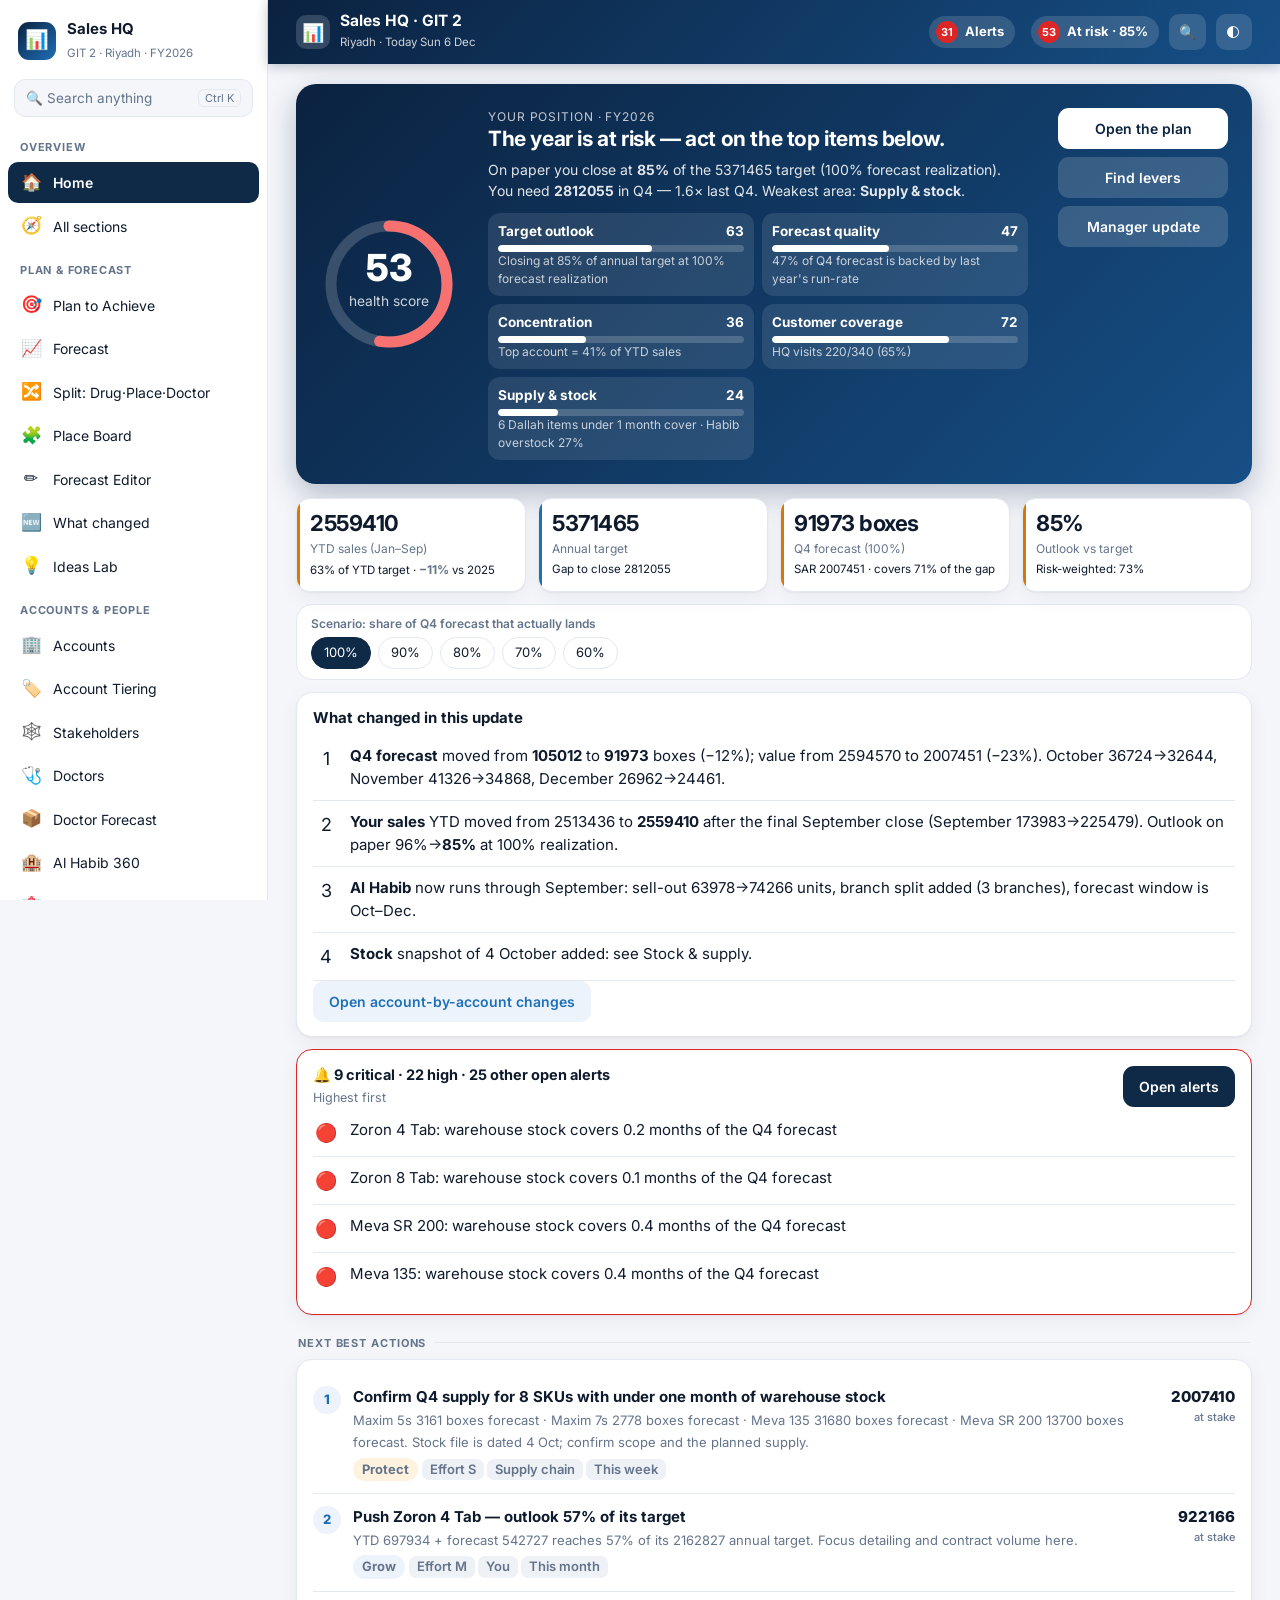
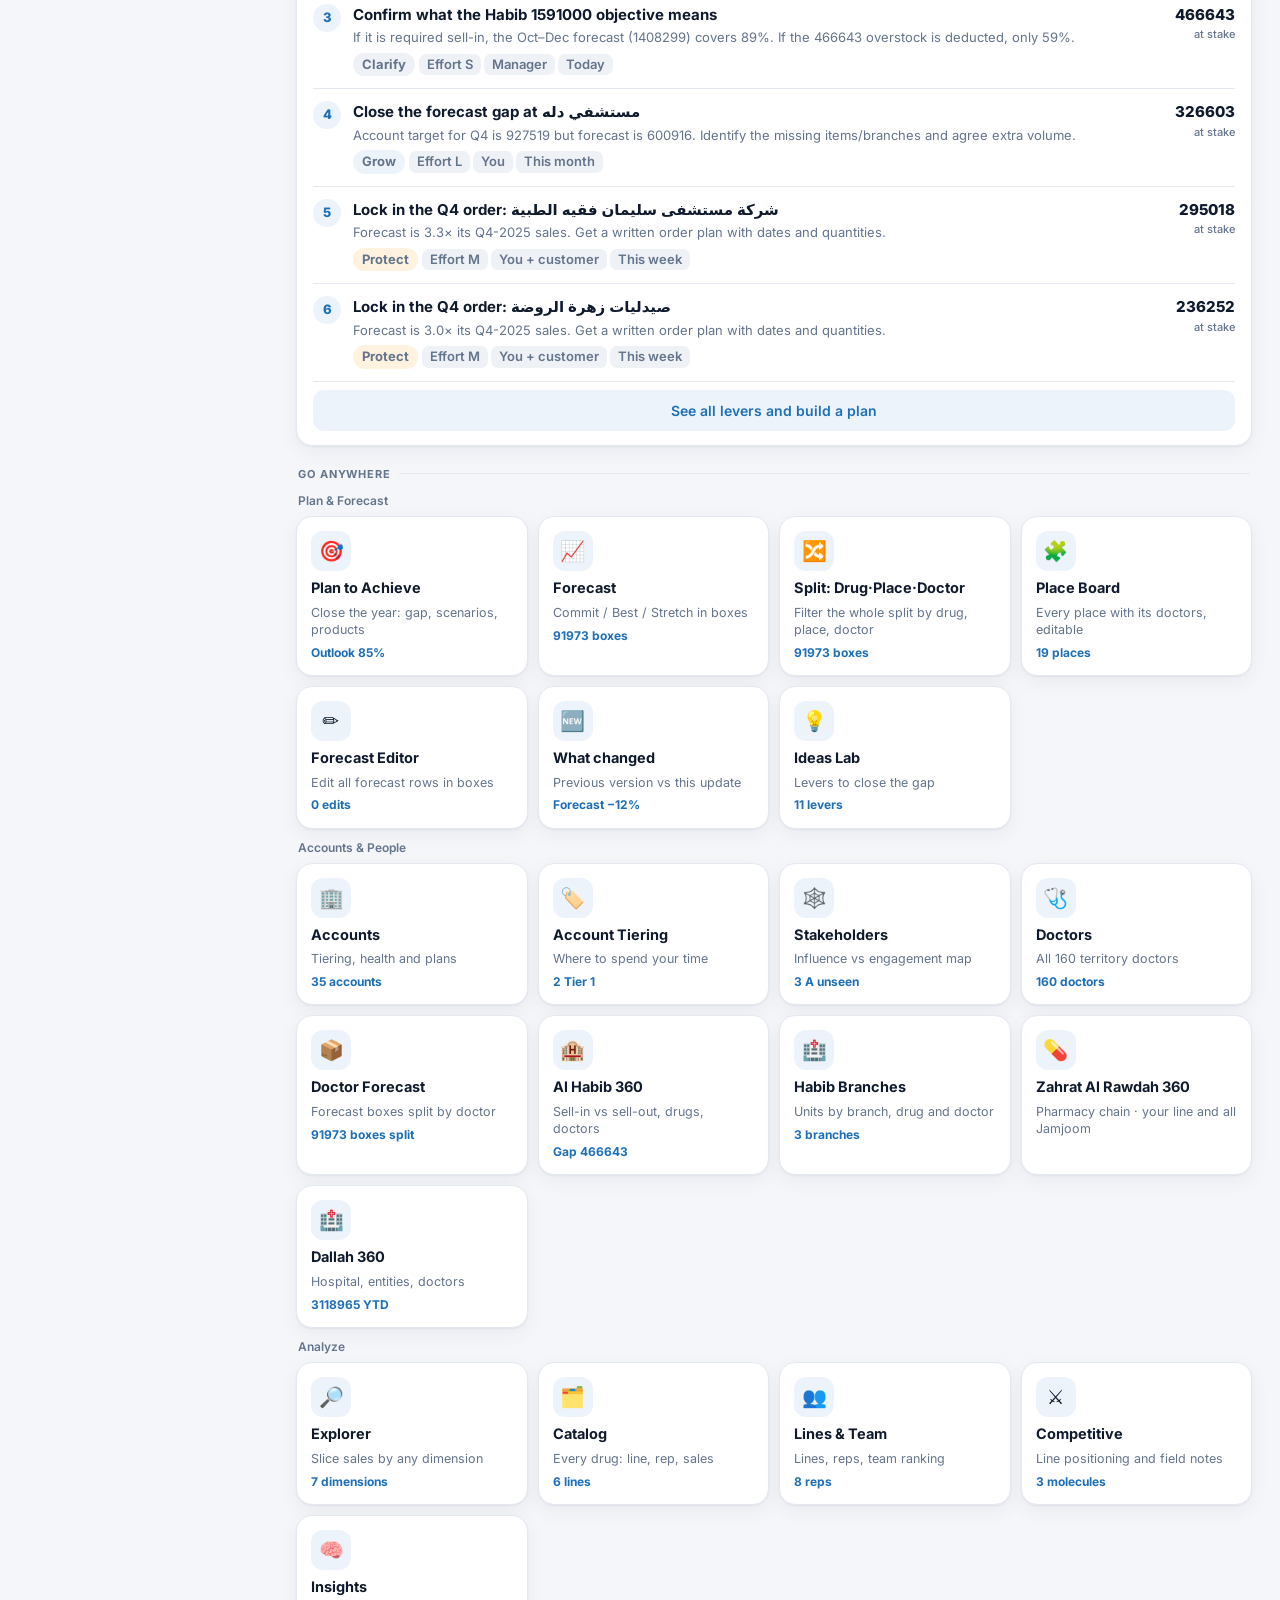
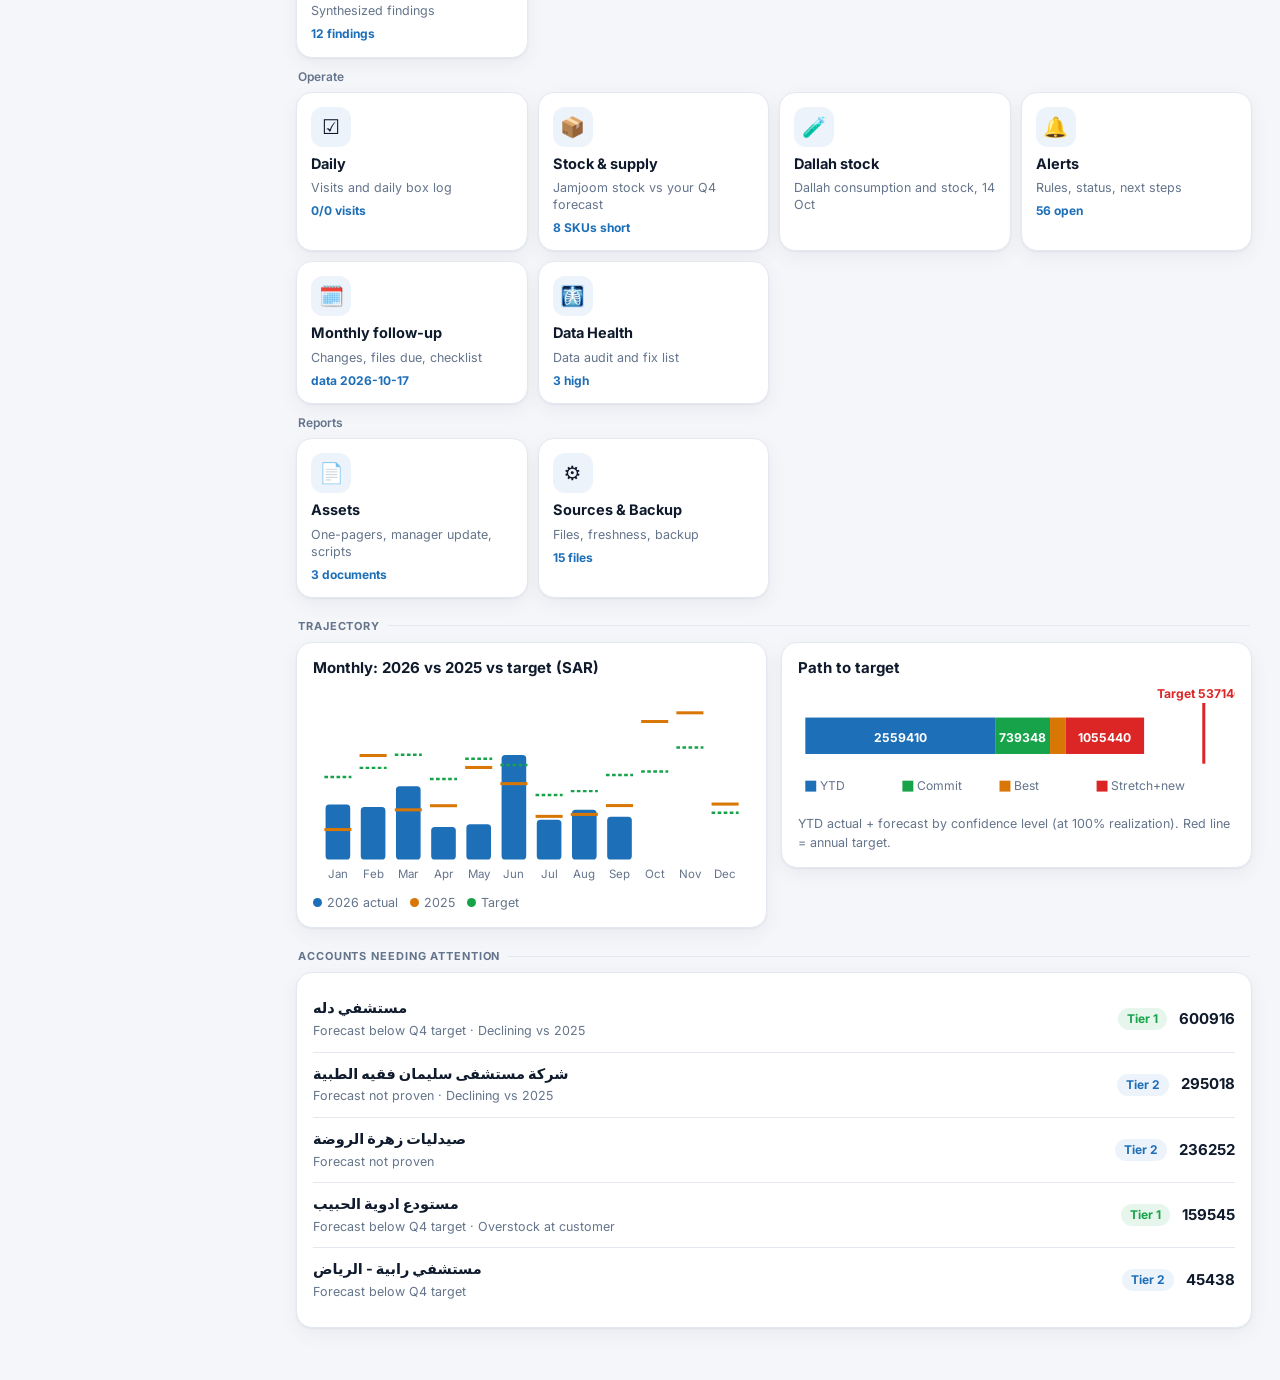
==== commit bf118586: "Alerts system, monthly follow-up page, update playbook and build tools Co-Authored-By: Claude Sonnet" ====
--- a/index.html
+++ b/index.html
@@ -170,6 +170,7 @@
 const JJ={"date":"2026-10-04","rows":[{"c":24900,"d":"ACILOC 20 MG CAP, 14 'S","p":45.95,"wh":57325,"ph":17734,"tr":288,"rt":18022,"tot":75347,"s30":12276,"s60":24530,"m":"JAMJOOM","b":"Aciloc","l":"GIT 1"},{"c":16833,"d":"ACILOC 40 MG CAP, 14 'S","p":61.0,"wh":3603,"ph":1460,"tr":7,"rt":1467,"tot":5070,"s30":843,"s60":1830,"m":"JAMJOOM","b":"Aciloc","l":"GIT 1"},{"c":5157,"d":"ACRETIN 0.025 % CREAM, 30 GM","p":18.85,"wh":1451,"ph":1009,"tr":12,"rt":1021,"tot":2472,"s30":494,"s60":930,"m":"JAMJOOM","b":"","l":""},{"c":1225,"d":"ACRETIN 0.05 % CREAM, 30 GM","p":19.5,"wh":3993,"ph":2102,"tr":25,"rt":2127,"tot":6120,"s30":1157,"s60":2253,"m":"JAMJOOM","b":"","l":""},{"c":90941,"d":"ACRETIN C 30 GM GEL","p":33.8,"wh":154,"ph":410,"tr":2,"rt":412,"tot":566,"s30":76,"s60":144,"m":"JAMJOOM","b":"","l":""},{"c":95937,"d":"ADZOY 0.1 & 2.5 % GEL 30 GM","p":25.55,"wh":0,"ph":33,"tr":1,"rt":34,"tot":34,"s30":6,"s60":12,"m":"JAMJOOM","b":"","l":""},{"c":95938,"d":"ADZOY 0.3 & 2.5 % GEL 30 GM","p":76.8,"wh":15,"ph":222,"tr":2,"rt":224,"tot":239,"s30":21,"s60":39,"m":"JAMJOOM","b":"","l":""},{"c":31606,"d":"ALENDRO 70 MG TAB, 4 'S","p":43.65,"wh":434,"ph":762,"tr":8,"rt":770,"tot":1204,"s30":170,"s60":330,"m":"JAMJOOM","b":"","l":""},{"c":16827,"d":"AMVASC 10 MG CAP, 30 'S","p":64.4,"wh":3932,"ph":2648,"tr":28,"rt":2676,"tot":6608,"s30":1264,"s60":2625,"m":"JAMJOOM","b":"","l":""},{"c":16828,"d":"AMVASC 2.5 MG CAP,30 'S","p":27.45,"wh":118,"ph":374,"tr":6,"rt":380,"tot":498,"s30":37,"s60":73,"m":"JAMJOOM","b":"","l":""},{"c":16826,"d":"AMVASC 5 MG CAP, 30 'S","p":53.35,"wh":785,"ph":767,"tr":4,"rt":771,"tot":1556,"s30":247,"s60":460,"m":"JAMJOOM","b":"","l":""},{"c":70809,"d":"ARENA 150MG TAB, 30's","p":45.95,"wh":69,"ph":378,"tr":2,"rt":380,"tot":449,"s30":54,"s60":124,"m":"JAMJOOM","b":"","l":""},{"c":70810,"d":"ARENA 300MG TAB, 30's","p":58.9,"wh":136,"ph":317,"tr":1,"rt":318,"tot":454,"s30":50,"s60":95,"m":"JAMJOOM","b":"","l":""},{"c":88459,"d":"ARENA PLUS 150MG/12.5MG TAB 30'S","p":45.8,"wh":0,"ph":101,"tr":0,"rt":101,"tot":101,"s30":12,"s60":30,"m":"JAMJOOM","b":"","l":""},{"c":88457,"d":"ARENA PLUS 300MG/12.5MG TAB 30'S","p":55.95,"wh":0,"ph":23,"tr":0,"rt":23,"tot":23,"s30":4,"s60":7,"m":"JAMJOOM","b":"","l":""},{"c":29882,"d":"ASTATIN 10 MG TAB, 30 'S","p":43.45,"wh":1938,"ph":683,"tr":29,"rt":712,"tot":2650,"s30":651,"s60":749,"m":"JAMJOOM","b":"","l":""},{"c":29883,"d":"ASTATIN 20 MG TAB,30 'S","p":43.45,"wh":3299,"ph":750,"tr":7,"rt":757,"tot":4056,"s30":118,"s60":246,"m":"JAMJOOM","b":"","l":""},{"c":29884,"d":"ASTATIN 40 MG TAB, 30 'S","p":86.9,"wh":457,"ph":166,"tr":0,"rt":166,"tot":623,"s30":26,"s60":61,"m":"JAMJOOM","b":"","l":""},{"c":26258,"d":"AZI-ONCE 200 MG SUSP, 15 ML","p":24.6,"wh":1649,"ph":928,"tr":7,"rt":935,"tot":2584,"s30":582,"s60":853,"m":"JAMJOOM","b":"Azi-Once","l":"General 2"},{"c":26259,"d":"AZI-ONCE 200 MG SUSP, 22.5 ML","p":33.7,"wh":396,"ph":673,"tr":9,"rt":682,"tot":1078,"s30":118,"s60":170,"m":"JAMJOOM","b":"Azi-Once","l":"General 2"},{"c":26996,"d":"AZI-ONCE 200 MG SUSP, 30 ML","p":43.6,"wh":2321,"ph":959,"tr":12,"rt":971,"tot":3292,"s30":468,"s60":795,"m":"JAMJOOM","b":"Azi-Once","l":"General 2"},{"c":11083,"d":"AZI-ONCE 250 MG CAP, 6 'S","p":50.65,"wh":18890,"ph":6464,"tr":33,"rt":6497,"tot":25387,"s30":7179,"s60":14424,"m":"JAMJOOM","b":"Azi-Once","l":"General 2"},{"c":90938,"d":"BETAVERT 16 MG TAB 30'S","p":23.0,"wh":719,"ph":417,"tr":1,"rt":418,"tot":1137,"s30":377,"s60":821,"m":"JAMJOOM","b":"Betavert","l":"Non-Promoted"},{"c":90939,"d":"BETAVERT 24 MG TAB 30'S","p":24.3,"wh":46,"ph":297,"tr":0,"rt":297,"tot":343,"s30":46,"s60":92,"m":"JAMJOOM","b":"Betavert","l":"Non-Promoted"},{"c":90937,"d":"BETAVERT 8 MG TAB 30'S","p":13.6,"wh":0,"ph":13,"tr":0,"rt":13,"tot":13,"s30":1,"s60":4,"m":"JAMJOOM","b":"Betavert","l":"Non-Promoted"},{"c":8086,"d":"BETAZOL CREAM , 30 GM","p":16.3,"wh":324,"ph":586,"tr":15,"rt":601,"tot":925,"s30":153,"s60":285,"m":"JAMJOOM","b":"","l":""},{"c":93595,"d":"CARTIMOV 50 MG CAP 20'S","p":37.3,"wh":30,"ph":135,"tr":0,"rt":135,"tot":165,"s30":27,"s60":49,"m":"JAMJOOM","b":"Cartimov","l":"Pain & Antiinflamtory"},{"c":11570,"d":"CIPROXEN 250 MG TAB, 10 'S","p":30.65,"wh":4,"ph":154,"tr":2,"rt":156,"tot":160,"s30":5,"s60":11,"m":"JAMJOOM","b":"Ciproxen","l":"General 1"},{"c":11490,"d":"CIPROXEN 500 MG TAB, 10 'S","p":54.25,"wh":1521,"ph":1242,"tr":16,"rt":1258,"tot":2779,"s30":490,"s60":918,"m":"JAMJOOM","b":"Ciproxen","l":"General 1"},{"c":15897,"d":"CIPROXEN 750 MG TAB, 10 'S","p":80.15,"wh":159,"ph":590,"tr":1,"rt":591,"tot":750,"s30":70,"s60":136,"m":"JAMJOOM","b":"Ciproxen","l":"General 1"},{"c":13767,"d":"CLARA 10 MG TAB, 10 'S","p":17.65,"wh":2991,"ph":1575,"tr":38,"rt":1613,"tot":4604,"s30":912,"s60":1602,"m":"JAMJOOM","b":"Clara","l":"General 2"},{"c":11587,"d":"CLARA CHILDREN SYRUP,100 ML","p":17.65,"wh":3468,"ph":1569,"tr":58,"rt":1627,"tot":5095,"s30":1409,"s60":1860,"m":"JAMJOOM","b":"Clara","l":"General 2"},{"c":93585,"d":"DAPAZIN 10 MG TAB 30'S","p":153.1,"wh":160,"ph":324,"tr":1,"rt":325,"tot":485,"s30":59,"s60":131,"m":"JAMJOOM","b":"","l":""},{"c":93584,"d":"DAPAZIN 5 MG TAB 30'S","p":153.1,"wh":13,"ph":45,"tr":0,"rt":45,"tot":58,"s30":7,"s60":14,"m":"JAMJOOM","b":"","l":""},{"c":71400,"d":"DESLOR 5MG 20 TAB'S","p":23.3,"wh":2653,"ph":2729,"tr":34,"rt":2763,"tot":5416,"s30":1806,"s60":4029,"m":"JAMJOOM","b":"Deslor","l":"General 2"},{"c":21898,"d":"DOMPY 0.1% ORAL SUSP, 200ML","p":19.0,"wh":3392,"ph":1810,"tr":23,"rt":1833,"tot":5225,"s30":733,"s60":1493,"m":"JAMJOOM","b":"Dompy","l":"Non-Promoted"},{"c":21897,"d":"DOMPY 10MG TAB, 30's","p":16.25,"wh":9823,"ph":4116,"tr":126,"rt":4242,"tot":14065,"s30":2583,"s60":5284,"m":"JAMJOOM","b":"Dompy","l":"Non-Promoted"},{"c":21380,"d":"DURACAN 150MG CAP,1's","p":19.45,"wh":5600,"ph":3302,"tr":38,"rt":3340,"tot":8940,"s30":1647,"s60":3161,"m":"JAMJOOM","b":"","l":""},{"c":21381,"d":"ELICA 0.1% OINTMENT, 30G","p":18.0,"wh":933,"ph":820,"tr":16,"rt":836,"tot":1769,"s30":226,"s60":466,"m":"JAMJOOM","b":"","l":""},{"c":11447,"d":"ELICA CREAM, 30G","p":19.2,"wh":9989,"ph":4639,"tr":124,"rt":4763,"tot":14752,"s30":2538,"s60":4963,"m":"JAMJOOM","b":"","l":""},{"c":11583,"d":"ELICA M CREAM, 30G","p":30.35,"wh":9073,"ph":4307,"tr":115,"rt":4422,"tot":13495,"s30":2491,"s60":5191,"m":"JAMJOOM","b":"","l":""},{"c":23612,"d":"ELICASAL OINTMENT, 30G","p":25.55,"wh":336,"ph":594,"tr":9,"rt":603,"tot":939,"s30":103,"s60":224,"m":"JAMJOOM","b":"","l":""},{"c":87026,"d":"ERECTA 100MG TAB, 4'S","p":48.55,"wh":4421,"ph":2100,"tr":48,"rt":2148,"tot":6569,"s30":1030,"s60":2089,"m":"JAMJOOM","b":"Erecta","l":"Non-Promoted"},{"c":73890,"d":"ERECTA 50MG TAB, 4'S","p":48.55,"wh":332,"ph":442,"tr":17,"rt":459,"tot":791,"s30":97,"s60":197,"m":"JAMJOOM","b":"Erecta","l":"Non-Promoted"},{"c":4371,"d":"EUCARBON TAB, 30's","p":23.45,"wh":1917,"ph":1963,"tr":14,"rt":1977,"tot":3894,"s30":738,"s60":1421,"m":"JAMJOOM","b":"","l":""},{"c":67892,"d":"FAST-FLAM 50 MG 20 TAB","p":26.95,"wh":1095,"ph":1758,"tr":15,"rt":1773,"tot":2868,"s30":657,"s60":1212,"m":"JAMJOOM","b":"","l":""},{"c":88452,"d":"FENSOLIN 5MG F.C. TAB 30'S","p":84.7,"wh":22,"ph":246,"tr":0,"rt":246,"tot":268,"s30":24,"s60":44,"m":"JAMJOOM","b":"Fensolin","l":"General 1"},{"c":67233,"d":"FEROTON 20MG/MI 5X5ML AMP","p":84.6,"wh":0,"ph":27,"tr":0,"rt":27,"tot":27,"s30":1,"s60":8,"m":"JAMJOOM","b":"Feroton","l":"Non-Promoted"},{"c":21383,"d":"FIXIT 150MG CAP, 28's","p":52.4,"wh":1,"ph":91,"tr":0,"rt":91,"tot":92,"s30":47,"s60":100,"m":"JAMJOOM","b":"","l":""},{"c":7879,"d":"FUSIBACT CREAM, 15G","p":8.25,"wh":6973,"ph":3086,"tr":93,"rt":3179,"tot":10152,"s30":1789,"s60":3599,"m":"JAMJOOM","b":"","l":""},{"c":7878,"d":"FUSIBACT OINTMENT, 15G","p":8.15,"wh":199,"ph":530,"tr":2,"rt":532,"tot":731,"s30":76,"s60":169,"m":"JAMJOOM","b":"","l":""},{"c":80992,"d":"FUSIBACT OINTMENT, 30 G","p":16.3,"wh":2713,"ph":1253,"tr":5,"rt":1258,"tot":3971,"s30":531,"s60":1073,"m":"JAMJOOM","b":"","l":""},{"c":9698,"d":"FUSIBACT-B CREAM, 15G","p":12.9,"wh":1863,"ph":1107,"tr":7,"rt":1114,"tot":2977,"s30":386,"s60":737,"m":"JAMJOOM","b":"","l":""},{"c":93802,"d":"FUSIBACT-B CREAM, 30 GM","p":25.8,"wh":5499,"ph":2588,"tr":19,"rt":2607,"tot":8106,"s30":1283,"s60":2550,"m":"JAMJOOM","b":"","l":""},{"c":88454,"d":"HEPAFORM 150MG SOFTGEL CAP 60'S","p":69.0,"wh":44,"ph":194,"tr":0,"rt":194,"tot":238,"s30":28,"s60":55,"m":"JAMJOOM","b":"Hepaform","l":"Non-Promoted"},{"c":70127,"d":"HIQUIN 2% TUBE 30 G","p":23.0,"wh":101,"ph":453,"tr":5,"rt":458,"tot":559,"s30":41,"s60":93,"m":"JAMJOOM","b":"","l":""},{"c":70128,"d":"HIQUIN 4% TUBE 30 G","p":29.25,"wh":1286,"ph":1018,"tr":9,"rt":1027,"tot":2313,"s30":368,"s60":712,"m":"JAMJOOM","b":"","l":""},{"c":89382,"d":"JP TRIPLEX B TAB 30'S","p":19.8,"wh":7252,"ph":4675,"tr":71,"rt":4746,"tot":11998,"s30":748,"s60":1558,"m":"JAMJOOM","b":"Triplex-B","l":"GIT 1"},{"c":78798,"d":"LAMIFEN 250 MG 7 TAB","p":34.4,"wh":34,"ph":333,"tr":2,"rt":335,"tot":369,"s30":28,"s60":49,"m":"JAMJOOM","b":"","l":""},{"c":16834,"d":"LAMIFEN 250 MG TAB, 14 'S","p":68.85,"wh":495,"ph":726,"tr":11,"rt":737,"tot":1232,"s30":134,"s60":262,"m":"JAMJOOM","b":"","l":""},{"c":25560,"d":"LAMIFEN CREAM, 15 GM","p":19.5,"wh":3132,"ph":2032,"tr":16,"rt":2048,"tot":5180,"s30":927,"s60":1773,"m":"JAMJOOM","b":"","l":""},{"c":90943,"d":"LEVOZAL 0.5 MG/ML SYRP 200 ML","p":28.5,"wh":398,"ph":1008,"tr":4,"rt":1012,"tot":1410,"s30":214,"s60":317,"m":"JAMJOOM","b":"","l":""},{"c":71285,"d":"LEVOZAL 5MG 20 TAB","p":20.5,"wh":1007,"ph":1192,"tr":17,"rt":1209,"tot":2216,"s30":322,"s60":608,"m":"JAMJOOM","b":"","l":""},{"c":88466,"d":"LICAN CREAM 30GM","p":58.8,"wh":976,"ph":1038,"tr":20,"rt":1058,"tot":2034,"s30":304,"s60":632,"m":"JAMJOOM","b":"","l":""},{"c":33994,"d":"LINDUETO XR 2.5/1000 MG TAB 28'S","p":75.35,"wh":1,"ph":146,"tr":0,"rt":146,"tot":147,"s30":1,"s60":1,"m":"JAMJOOM","b":"","l":""},{"c":33995,"d":"LINDUETO XR 5/1000 MG TAB 28'S","p":119.6,"wh":1,"ph":147,"tr":0,"rt":147,"tot":148,"s30":0,"s60":0,"m":"JAMJOOM","b":"","l":""},{"c":95101,"d":"LINTRA 5 MG F.C TAB 30'S","p":94.8,"wh":2038,"ph":1005,"tr":5,"rt":1010,"tot":3048,"s30":82,"s60":173,"m":"JAMJOOM","b":"","l":""},{"c":27530,"d":"LISINO 10 MG TAB, 30 'S","p":27.85,"wh":413,"ph":492,"tr":2,"rt":494,"tot":907,"s30":97,"s60":229,"m":"JAMJOOM","b":"","l":""},{"c":27531,"d":"LISINO 20 MG TAB, 30 'S","p":47.5,"wh":16,"ph":61,"tr":0,"rt":61,"tot":77,"s30":15,"s60":25,"m":"JAMJOOM","b":"","l":""},{"c":27529,"d":"LISINO 5 MG TAB, 30 'S","p":16.85,"wh":470,"ph":605,"tr":2,"rt":607,"tot":1077,"s30":132,"s60":269,"m":"JAMJOOM","b":"","l":""},{"c":67238,"d":"MAXIM 400 MG 5 TAB","p":61.05,"wh":175,"ph":432,"tr":2,"rt":434,"tot":609,"s30":54,"s60":105,"m":"JAMJOOM","b":"Maxim","l":"GIT 2"},{"c":67239,"d":"MAXIM 400 MG 7 TAB","p":80.4,"wh":381,"ph":470,"tr":3,"rt":473,"tot":854,"s30":75,"s60":166,"m":"JAMJOOM","b":"Maxim","l":"GIT 2"},{"c":18445,"d":"MEVA 135 MG TAB, 30 'S","p":15.8,"wh":3881,"ph":1667,"tr":26,"rt":1693,"tot":5574,"s30":966,"s60":1765,"m":"JAMJOOM","b":"Meva","l":"GIT 2"},{"c":95939,"d":"MEVA SR 200 MG CAP 30'S","p":40.9,"wh":1876,"ph":1243,"tr":8,"rt":1251,"tot":3127,"s30":669,"s60":1411,"m":"JAMJOOM","b":"Meva","l":"GIT 2"},{"c":94415,"d":"OLNEDA 20/10MG FC TAB 30's","p":67.6,"wh":2,"ph":21,"tr":0,"rt":21,"tot":23,"s30":1,"s60":1,"m":"JAMJOOM","b":"","l":""},{"c":94414,"d":"OLNEDA 20/5MG FC TAB 30's","p":54.9,"wh":12,"ph":97,"tr":0,"rt":97,"tot":109,"s30":15,"s60":22,"m":"JAMJOOM","b":"","l":""},{"c":94417,"d":"OLNEDA 40/10MG FC TAB 30's","p":77.0,"wh":0,"ph":96,"tr":0,"rt":96,"tot":96,"s30":3,"s60":7,"m":"JAMJOOM","b":"","l":""},{"c":94416,"d":"OLNEDA 40/5MG FC TAB 30's","p":71.75,"wh":5,"ph":87,"tr":0,"rt":87,"tot":92,"s30":8,"s60":12,"m":"JAMJOOM","b":"","l":""},{"c":90932,"d":"OLSAR 20 MG TAB 28'S","p":50.35,"wh":1,"ph":54,"tr":0,"rt":54,"tot":55,"s30":9,"s60":17,"m":"JAMJOOM","b":"","l":""},{"c":90933,"d":"OLSAR 40 MG TAB 28'S","p":67.1,"wh":3,"ph":31,"tr":0,"rt":31,"tot":34,"s30":1,"s60":1,"m":"JAMJOOM","b":"","l":""},{"c":90934,"d":"OLSAR PLUS 20/12.5 MG TAB 28'S","p":53.3,"wh":1,"ph":13,"tr":0,"rt":13,"tot":14,"s30":1,"s60":3,"m":"JAMJOOM","b":"","l":""},{"c":90935,"d":"OLSAR PLUS 40/12.5 MG TAB 28'S","p":70.9,"wh":2,"ph":13,"tr":1,"rt":14,"tot":16,"s30":1,"s60":2,"m":"JAMJOOM","b":"","l":""},{"c":90936,"d":"OLSAR PLUS 40/25 MG TAB 28'S","p":70.9,"wh":0,"ph":4,"tr":0,"rt":4,"tot":4,"s30":0,"s60":0,"m":"JAMJOOM","b":"","l":""},{"c":33402,"d":"OSELTA 75 MG CAP, 10's","p":79.85,"wh":74,"ph":352,"tr":0,"rt":352,"tot":426,"s30":35,"s60":49,"m":"JAMJOOM","b":"Oselta","l":"Non-Promoted"},{"c":93586,"d":"PEXAPAN 2.5 MG TAB 60'S","p":231.0,"wh":168,"ph":70,"tr":0,"rt":70,"tot":238,"s30":64,"s60":123,"m":"JAMJOOM","b":"","l":""},{"c":93587,"d":"PEXAPAN 5 MG TAB 60'S","p":231.0,"wh":195,"ph":79,"tr":0,"rt":79,"tot":274,"s30":63,"s60":114,"m":"JAMJOOM","b":"","l":""},{"c":88447,"d":"PILOCIN 30 GM CREAM","p":15.0,"wh":1226,"ph":817,"tr":15,"rt":832,"tot":2058,"s30":279,"s60":513,"m":"JAMJOOM","b":"Pilocin","l":"Non-Promoted"},{"c":88451,"d":"PRIMA D3 10000IU SOFTGEL CAP 30'S","p":19.25,"wh":398,"ph":657,"tr":10,"rt":667,"tot":1065,"s30":167,"s60":321,"m":"JAMJOOM","b":"PRIMA","l":"Pain & Antiinflamtory"},{"c":93583,"d":"PRIMA D3 5000 IU SOFTGEL CAP 60'S","p":33.0,"wh":643,"ph":663,"tr":6,"rt":669,"tot":1312,"s30":282,"s60":468,"m":"JAMJOOM","b":"PRIMA","l":"Pain & Antiinflamtory"},{"c":88450,"d":"PRIMA D3 50000IU SOFTGEL CAP 30'S","p":96.1,"wh":2346,"ph":2431,"tr":13,"rt":2444,"tot":4790,"s30":880,"s60":1630,"m":"JAMJOOM","b":"PRIMA","l":"Pain & Antiinflamtory"},{"c":98416,"d":"PROPY SYRUP 125 ML","p":56.5,"wh":0,"ph":576,"tr":0,"rt":576,"tot":576,"s30":5,"s60":5,"m":"JAMJOOM","b":"","l":""},{"c":90931,"d":"RAVIXA 75 MG TAB 30'S","p":158.0,"wh":29,"ph":101,"tr":3,"rt":104,"tot":133,"s30":14,"s60":38,"m":"JAMJOOM","b":"","l":""},{"c":12964,"d":"RELAXON 250MG CAP, 30's","p":27.75,"wh":14104,"ph":5835,"tr":124,"rt":5959,"tot":20063,"s30":3498,"s60":6645,"m":"JAMJOOM","b":"Relaxon","l":"General 1"},{"c":90940,"d":"RELAXON FORT 500 MG TAB 30'S","p":24.3,"wh":1183,"ph":1024,"tr":1,"rt":1025,"tot":2208,"s30":386,"s60":918,"m":"JAMJOOM","b":"Relaxon","l":"General 1"},{"c":4360,"d":"SALIBET OINT, 30G","p":14.4,"wh":1190,"ph":1000,"tr":29,"rt":1029,"tot":2219,"s30":363,"s60":678,"m":"JAMJOOM","b":"","l":""},{"c":67236,"d":"SELECTA 10 MG 30 F.C. TAB","p":33.6,"wh":6,"ph":62,"tr":0,"rt":62,"tot":68,"s30":8,"s60":18,"m":"JAMJOOM","b":"","l":""},{"c":67234,"d":"SELECTA 2.5MG 30 F.C. TAB","p":18.55,"wh":362,"ph":626,"tr":9,"rt":635,"tot":997,"s30":141,"s60":298,"m":"JAMJOOM","b":"","l":""},{"c":67235,"d":"SELECTA 5MG 30 F.C. TAB","p":27.75,"wh":497,"ph":789,"tr":11,"rt":800,"tot":1297,"s30":152,"s60":275,"m":"JAMJOOM","b":"","l":""},{"c":67237,"d":"SELECTA PLUS 5MG/12.5MG 20 F.C. TAB","p":19.55,"wh":205,"ph":299,"tr":1,"rt":300,"tot":505,"s30":32,"s60":72,"m":"JAMJOOM","b":"","l":""},{"c":29257,"d":"SIMVA 10 MG TAB, 30's","p":56.9,"wh":87,"ph":277,"tr":0,"rt":277,"tot":364,"s30":16,"s60":31,"m":"JAMJOOM","b":"","l":""},{"c":29259,"d":"SIMVA 40 MG TAB, 30's","p":65.15,"wh":1,"ph":25,"tr":0,"rt":25,"tot":26,"s30":2,"s60":4,"m":"JAMJOOM","b":"","l":""},{"c":29258,"d":"SIMVA20 MG TAB, 30's","p":56.9,"wh":124,"ph":269,"tr":0,"rt":269,"tot":393,"s30":37,"s60":65,"m":"JAMJOOM","b":"","l":""},{"c":96082,"d":"SITAGEN 100 MG TAB 30'S","p":90.2,"wh":8,"ph":28,"tr":0,"rt":28,"tot":36,"s30":3,"s60":6,"m":"JAMJOOM","b":"","l":""},{"c":96081,"d":"SITAGEN 50 MG TAB 30'S","p":74.4,"wh":1,"ph":15,"tr":0,"rt":15,"tot":16,"s30":0,"s60":0,"m":"JAMJOOM","b":"","l":""},{"c":97022,"d":"SITAVIC 50/ 1000 MG TAB 56'S","p":91.2,"wh":78,"ph":92,"tr":0,"rt":92,"tot":170,"s30":34,"s60":88,"m":"JAMJOOM","b":"","l":""},{"c":97021,"d":"SITAVIC 50/ 850 MG TAB 56'S","p":88.0,"wh":63,"ph":100,"tr":0,"rt":100,"tot":163,"s30":21,"s60":44,"m":"JAMJOOM","b":"","l":""},{"c":32704,"d":"SURECURE 0.1% GEL, 30 GM","p":18.05,"wh":286,"ph":297,"tr":2,"rt":299,"tot":585,"s30":102,"s60":186,"m":"JAMJOOM","b":"","l":""},{"c":88462,"d":"TORICOX 120MG F.C. TAB 10'S","p":15.75,"wh":7,"ph":16,"tr":0,"rt":16,"tot":23,"s30":2,"s60":7,"m":"JAMJOOM","b":"Toricox","l":"Non-Promoted"},{"c":90942,"d":"TRIOLITE CREAM 30 GM","p":63.1,"wh":1153,"ph":668,"tr":8,"rt":676,"tot":1829,"s30":186,"s60":378,"m":"JAMJOOM","b":"","l":""},{"c":95137,"d":"URAGO 40 MG F.C TAB 30'S","p":90.1,"wh":92,"ph":120,"tr":0,"rt":120,"tot":212,"s30":43,"s60":75,"m":"JAMJOOM","b":"Urago","l":"Pain & Antiinflamtory"},{"c":95138,"d":"URAGO 80 MG F.C TAB 30'S","p":90.1,"wh":628,"ph":383,"tr":0,"rt":383,"tot":1011,"s30":231,"s60":302,"m":"JAMJOOM","b":"Urago","l":"Pain & Antiinflamtory"},{"c":94378,"d":"VILDUS 50 MG 30 TAB","p":33.25,"wh":0,"ph":7,"tr":0,"rt":7,"tot":7,"s30":0,"s60":0,"m":"JAMJOOM","b":"","l":""},{"c":94379,"d":"VILDUS 50 MG 60 TAB","p":66.5,"wh":2,"ph":7,"tr":0,"rt":7,"tot":9,"s30":2,"s60":4,"m":"JAMJOOM","b":"","l":""},{"c":93590,"d":"VITTORIA HCT 10/160/25 MG TAB 28'S","p":54.15,"wh":0,"ph":38,"tr":0,"rt":38,"tot":38,"s30":3,"s60":6,"m":"JAMJOOM","b":"","l":""},{"c":93588,"d":"VITTORIA HCT 5/160/12.5 MG TAB 28'S","p":46.35,"wh":5,"ph":150,"tr":0,"rt":150,"tot":155,"s30":11,"s60":27,"m":"JAMJOOM","b":"","l":""},{"c":93589,"d":"VITTORIA HCT 5/160/25 MG TAB 28'S","p":46.35,"wh":0,"ph":13,"tr":0,"rt":13,"tot":13,"s30":0,"s60":0,"m":"JAMJOOM","b":"","l":""},{"c":93593,"d":"VITTORIA 10/160 MG TAB 28'S","p":62.9,"wh":0,"ph":19,"tr":0,"rt":19,"tot":19,"s30":3,"s60":3,"m":"JAMJOOM","b":"","l":""},{"c":93591,"d":"VITTORIA 5/160 MG TAB 28'S","p":56.85,"wh":2,"ph":25,"tr":1,"rt":26,"tot":28,"s30":2,"s60":3,"m":"JAMJOOM","b":"","l":""},{"c":16824,"d":"VOLTIC 50MG TAB, 20's","p":18.95,"wh":696,"ph":606,"tr":8,"rt":614,"tot":1310,"s30":183,"s60":332,"m":"JAMJOOM","b":"Voltic","l":"Non-Promoted"},{"c":22867,"d":"VOLTIC 75 MG/3ML AMP, 5's","p":26.1,"wh":0,"ph":184,"tr":0,"rt":184,"tot":184,"s30":27,"s60":42,"m":"JAMJOOM","b":"Voltic","l":"Non-Promoted"},{"c":67240,"d":"VOLTIC-D 50MG 20 DISP. TAB","p":26.6,"wh":1010,"ph":607,"tr":5,"rt":612,"tot":1622,"s30":1241,"s60":3690,"m":"JAMJOOM","b":"","l":""},{"c":87245,"d":"W-AMVASC 10 MG CAP 30'S","p":64.4,"wh":0,"ph":3,"tr":0,"rt":3,"tot":3,"s30":0,"s60":0,"m":"JAMJOOM","b":"","l":""},{"c":97181,"d":"W-JP TRIPLEX B TAB 30'S","p":19.8,"wh":0,"ph":807,"tr":33,"rt":840,"tot":840,"s30":842,"s60":2888,"m":"JAMJOOM","b":"Triplex-B","l":"GIT 1"},{"c":88455,"d":"YOCAIR 10MG F.C.TAB 30'S","p":71.45,"wh":0,"ph":64,"tr":0,"rt":64,"tot":64,"s30":2,"s60":4,"m":"JAMJOOM","b":"Yocair","l":"General 2"},{"c":88456,"d":"YOCAIR 5MG F.C.TAB 30'S","p":64.3,"wh":2,"ph":21,"tr":0,"rt":21,"tot":23,"s30":0,"s60":0,"m":"JAMJOOM","b":"Yocair","l":"General 2"},{"c":88463,"d":"ZORON 2MG/ML INJECTION 4 ML 5'S","p":141.6,"wh":6,"ph":79,"tr":0,"rt":79,"tot":85,"s30":7,"s60":12,"m":"JAMJOOM","b":"Zoron","l":"GIT 2"},{"c":93597,"d":"ZORON 4 MG TAB 10'S","p":100.8,"wh":1198,"ph":592,"tr":6,"rt":598,"tot":1796,"s30":397,"s60":891,"m":"JAMJOOM","b":"Zoron","l":"GIT 2"},{"c":93598,"d":"ZORON 8 MG TAB 10'S","p":145.05,"wh":334,"ph":447,"tr":3,"rt":450,"tot":784,"s30":106,"s60":233,"m":"JAMJOOM","b":"Zoron","l":"GIT 2"},{"c":90947,"d":"ALEVIO 100 MG TAB 60'S","p":93.75,"wh":5,"ph":0,"tr":0,"rt":0,"tot":5,"s30":0,"s60":4,"m":"JAMJOOM CNS","b":"","l":""},{"c":90946,"d":"ALEVIO 25 MG TAB 60'S","p":25.3,"wh":2,"ph":38,"tr":0,"rt":38,"tot":40,"s30":0,"s60":0,"m":"JAMJOOM CNS","b":"","l":""},{"c":80039,"d":"LAVIE 100 MG ORAL SOLUTION 150 ML","p":92.9,"wh":9,"ph":28,"tr":0,"rt":28,"tot":37,"s30":13,"s60":21,"m":"JAMJOOM CNS","b":"","l":""},{"c":80038,"d":"LAVIE 1000 MG TAB 30's","p":152.45,"wh":6,"ph":12,"tr":0,"rt":12,"tot":18,"s30":0,"s60":2,"m":"JAMJOOM CNS","b":"","l":""},{"c":80037,"d":"LAVIE 500 MG TAB 30's","p":83.95,"wh":203,"ph":374,"tr":15,"rt":389,"tot":592,"s30":79,"s60":147,"m":"JAMJOOM CNS","b":"","l":""},{"c":80040,"d":"MEMAXIA 10 MG TAB 30's","p":91.1,"wh":363,"ph":485,"tr":6,"rt":491,"tot":854,"s30":134,"s60":251,"m":"JAMJOOM CNS","b":"","l":""},{"c":88620,"d":"SEQUIT 100 MG 30 TAB","p":34.15,"wh":2240,"ph":1602,"tr":7,"rt":1609,"tot":3849,"s30":923,"s60":1733,"m":"JAMJOOM CNS","b":"","l":""},{"c":88621,"d":"SEQUIT 200 MG 30 TAB","p":68.35,"wh":644,"ph":789,"tr":16,"rt":805,"tot":1449,"s30":314,"s60":563,"m":"JAMJOOM CNS","b":"","l":""},{"c":88619,"d":"SEQUIT 25 MG 30 TAB","p":29.95,"wh":2394,"ph":1474,"tr":78,"rt":1552,"tot":3946,"s30":835,"s60":1466,"m":"JAMJOOM CNS","b":"","l":""},{"c":88622,"d":"SEQUIT 300 MG 30 TAB","p":102.55,"wh":337,"ph":435,"tr":11,"rt":446,"tot":783,"s30":131,"s60":275,"m":"JAMJOOM CNS","b":"","l":""},{"c":80035,"d":"SETAPRO 10 MG TAB 30's","p":46.6,"wh":122,"ph":521,"tr":0,"rt":521,"tot":643,"s30":237,"s60":453,"m":"JAMJOOM CNS","b":"","l":""},{"c":80036,"d":"SETAPRO 20 MG TAB 30's","p":93.25,"wh":80,"ph":348,"tr":3,"rt":351,"tot":431,"s30":86,"s60":196,"m":"JAMJOOM CNS","b":"","l":""},{"c":88627,"d":"SUMAREX 100 MG 2 TAB","p":40.35,"wh":2,"ph":88,"tr":0,"rt":88,"tot":90,"s30":7,"s60":17,"m":"JAMJOOM CNS","b":"","l":""},{"c":88628,"d":"SUMAREX 100 MG 6 TAB","p":104.15,"wh":580,"ph":739,"tr":8,"rt":747,"tot":1327,"s30":225,"s60":442,"m":"JAMJOOM CNS","b":"","l":""},{"c":88625,"d":"SUMAREX 50 MG 2 TAB","p":30.2,"wh":6,"ph":142,"tr":0,"rt":142,"tot":148,"s30":18,"s60":34,"m":"JAMJOOM CNS","b":"","l":""},{"c":88626,"d":"SUMAREX 50 MG 6 TAB","p":79.4,"wh":812,"ph":760,"tr":2,"rt":762,"tot":1574,"s30":199,"s60":349,"m":"JAMJOOM CNS","b":"","l":""},{"c":90944,"d":"TAZMERON 15 MG TAB 30'S","p":39.2,"wh":1098,"ph":866,"tr":58,"rt":924,"tot":2022,"s30":441,"s60":881,"m":"JAMJOOM CNS","b":"","l":""},{"c":90945,"d":"TAZMERON 30 MG TAB 30'S","p":78.4,"wh":192,"ph":116,"tr":0,"rt":116,"tot":308,"s30":62,"s60":153,"m":"JAMJOOM CNS","b":"","l":""},{"c":88624,"d":"ZOLAN 10 MG 30 TAB","p":217.6,"wh":983,"ph":674,"tr":13,"rt":687,"tot":1670,"s30":86,"s60":316,"m":"JAMJOOM CNS","b":"","l":""},{"c":88623,"d":"ZOLAN 5 MG 30 TAB","p":132.55,"wh":0,"ph":20,"tr":10,"rt":30,"tot":30,"s30":138,"s60":248,"m":"JAMJOOM CNS","b":"","l":""},{"c":87664,"d":"AROX 0.5 % EYE DROPS 5 ML","p":25.25,"wh":87,"ph":297,"tr":0,"rt":297,"tot":384,"s30":48,"s60":89,"m":"JAMJOOM OPTHA","b":"","l":""},{"c":95141,"d":"AROX UD 0.5% EYE DROPS 30 X 0.2 ML","p":33.35,"wh":4,"ph":8,"tr":0,"rt":8,"tot":12,"s30":2,"s60":3,"m":"JAMJOOM OPTHA","b":"","l":""},{"c":28140,"d":"BRIMO 0.2% OPTHALMIC SOLUTION, 5 ML","p":38.5,"wh":37,"ph":156,"tr":3,"rt":159,"tot":196,"s30":20,"s60":63,"m":"JAMJOOM OPTHA","b":"","l":""},{"c":96622,"d":"BRIMOCOM EYE DROPS 5 ML","p":38.65,"wh":4,"ph":5,"tr":0,"rt":5,"tot":9,"s30":0,"s60":2,"m":"JAMJOOM OPTHA","b":"","l":""},{"c":79676,"d":"BRIMO-P 0.1% OPTHALMIC SOLUTION 5 ML","p":25.65,"wh":41,"ph":324,"tr":5,"rt":329,"tot":370,"s30":37,"s60":77,"m":"JAMJOOM OPTHA","b":"","l":""},{"c":97024,"d":"BRIMO-P 0.15% EYE DROP 5 ML","p":34.65,"wh":30,"ph":147,"tr":2,"rt":149,"tot":179,"s30":24,"s60":48,"m":"JAMJOOM OPTHA","b":"","l":""},{"c":77074,"d":"BROFIX SOLUTION 0.09% 5ML","p":58.65,"wh":92,"ph":308,"tr":1,"rt":309,"tot":401,"s30":65,"s60":112,"m":"JAMJOOM OPTHA","b":"","l":""},{"c":10379,"d":"CROMA EYE DROPS, 10ML","p":31.65,"wh":414,"ph":626,"tr":5,"rt":631,"tot":1045,"s30":141,"s60":286,"m":"JAMJOOM OPTHA","b":"","l":""},{"c":29083,"d":"DEXAFLOX OPTH. SUSP DROP, 5ML","p":14.95,"wh":1314,"ph":794,"tr":12,"rt":806,"tot":2120,"s30":276,"s60":500,"m":"JAMJOOM OPTHA","b":"","l":""},{"c":97887,"d":"FIX TEARS 0.3% EYE DROPS 10 ML","p":100.0,"wh":33,"ph":190,"tr":4,"rt":194,"tot":227,"s30":7,"s60":22,"m":"JAMJOOM OPTHA","b":"","l":""},{"c":10380,"d":"FLUCA OPTH. EYE SUSPENSION 5ML","p":23.95,"wh":315,"ph":560,"tr":4,"rt":564,"tot":879,"s30":169,"s60":291,"m":"JAMJOOM OPTHA","b":"","l":""},{"c":85969,"d":"HYFRESH 0.3 EYE GEL","p":46.1,"wh":3377,"ph":1880,"tr":28,"rt":1908,"tot":5285,"s30":1260,"s60":2151,"m":"JAMJOOM OPTHA","b":"","l":""},{"c":18774,"d":"HYFRESH 2MG EYE DROP 10 ML","p":59.0,"wh":7524,"ph":3869,"tr":32,"rt":3901,"tot":11425,"s30":1128,"s60":2269,"m":"JAMJOOM OPTHA","b":"","l":""},{"c":88468,"d":"LATANO EYE DROPS 2.5 ML","p":40.5,"wh":0,"ph":71,"tr":2,"rt":73,"tot":73,"s30":1,"s60":10,"m":"JAMJOOM OPTHA","b":"","l":""},{"c":94380,"d":"LOTRELL EYE DROP 5 ML","p":44.0,"wh":7,"ph":98,"tr":3,"rt":101,"tot":108,"s30":23,"s60":35,"m":"JAMJOOM OPTHA","b":"","l":""},{"c":11568,"d":"LOXTRA EYE DROPS, 5 ML","p":18.1,"wh":3479,"ph":2246,"tr":44,"rt":2290,"tot":5769,"s30":1062,"s60":2073,"m":"JAMJOOM OPTHA","b":"","l":""},{"c":97888,"d":"MIX TEARS 0.12% EYE DROPS 10 ML","p":120.0,"wh":6,"ph":210,"tr":6,"rt":216,"tot":222,"s30":6,"s60":17,"m":"JAMJOOM OPTHA","b":"","l":""},{"c":29599,"d":"OLOPAT 0.1% EYE DROPS, 5 ML","p":22.05,"wh":2188,"ph":1070,"tr":11,"rt":1081,"tot":3269,"s30":299,"s60":587,"m":"JAMJOOM OPTHA","b":"","l":""},{"c":96654,"d":"OLOPAT 0.2% EYE DROPS 2.5 ML","p":37.9,"wh":234,"ph":76,"tr":0,"rt":76,"tot":310,"s30":87,"s60":194,"m":"JAMJOOM OPTHA","b":"","l":""},{"c":80041,"d":"OLOPAT UD EYE DROPS 30X0.4 ML","p":58.7,"wh":95,"ph":276,"tr":0,"rt":276,"tot":371,"s30":38,"s60":75,"m":"JAMJOOM OPTHA","b":"","l":""},{"c":1236,"d":"OPTICIN EYE DROPS, 5 ML","p":14.6,"wh":842,"ph":279,"tr":5,"rt":284,"tot":1126,"s30":193,"s60":370,"m":"JAMJOOM OPTHA","b":"","l":""},{"c":818,"d":"OPTIDEX T EYE DROPS, 5 ML","p":19.95,"wh":1337,"ph":889,"tr":7,"rt":896,"tot":2233,"s30":318,"s60":613,"m":"JAMJOOM OPTHA","b":"","l":""},{"c":1230,"d":"OPTIFLOX EYE DROPS, 5 ML","p":12.8,"wh":853,"ph":828,"tr":6,"rt":834,"tot":1687,"s30":250,"s60":482,"m":"JAMJOOM OPTHA","b":"","l":""},{"c":1231,"d":"OPTIFRESH EYE DROPS, 10 ML","p":19.0,"wh":2164,"ph":1580,"tr":7,"rt":1587,"tot":3751,"s30":891,"s60":1679,"m":"JAMJOOM OPTHA","b":"","l":""},{"c":8718,"d":"OPTILONE EYE DROPS, 5 ML","p":13.75,"wh":88,"ph":89,"tr":0,"rt":89,"tot":177,"s30":70,"s60":121,"m":"JAMJOOM OPTHA","b":"","l":""},{"c":8719,"d":"OPTIPRED EYE DROPS, 5 ML","p":14.45,"wh":186,"ph":378,"tr":5,"rt":383,"tot":569,"s30":81,"s60":169,"m":"JAMJOOM OPTHA","b":"","l":""},{"c":24011,"d":"OPTIZOLINE EYE DROPS, 10 ML","p":9.0,"wh":0,"ph":1,"tr":0,"rt":1,"tot":1,"s30":0,"s60":0,"m":"JAMJOOM OPTHA","b":"","l":""},{"c":19784,"d":"TYMER 0.3% EYE DROP, 5ML","p":28.35,"wh":139,"ph":326,"tr":0,"rt":326,"tot":465,"s30":99,"s60":156,"m":"JAMJOOM OPTHA","b":"","l":""},{"c":33976,"d":"TYMER 0.5% EYE DROP 5ML","p":47.25,"wh":7,"ph":276,"tr":3,"rt":279,"tot":286,"s30":8,"s60":14,"m":"JAMJOOM OPTHA","b":"","l":""},{"c":88467,"d":"ULTRA FUSION OPHTHALMIC SOLUTION 10 ML","p":59.0,"wh":0,"ph":271,"tr":2,"rt":273,"tot":273,"s30":10,"s60":24,"m":"JAMJOOM OPTHA","b":"","l":""},{"c":71791,"d":"UNIFRESH EYE DROP, 30's","p":17.2,"wh":78,"ph":38,"tr":0,"rt":38,"tot":116,"s30":9,"s60":21,"m":"JAMJOOM OPTHA","b":"","l":""},{"c":8720,"d":"XOLA EYE DROP, 5ML","p":37.0,"wh":50,"ph":436,"tr":2,"rt":438,"tot":488,"s30":31,"s60":75,"m":"JAMJOOM OPTHA","b":"","l":""},{"c":8721,"d":"XOLAMOL EYE DROP, 5ML","p":39.55,"wh":993,"ph":895,"tr":9,"rt":904,"tot":1897,"s30":227,"s60":495,"m":"JAMJOOM OPTHA","b":"","l":""},{"c":95142,"d":"XOLAMOL UD EYE DROPS 30 X 0.2 ML","p":63.65,"wh":5,"ph":5,"tr":0,"rt":5,"tot":10,"s30":3,"s60":5,"m":"JAMJOOM OPTHA","b":"","l":""}],"map":{"MAXIM 400MG TAB 1X5":67238,"MAXIM 400MG TAB 1x7":67239,"MEVA 135 MG F.C. TABS X 30":18445,"MEVA 200 MG F.C. TABS X 30":95939,"ZORON 4Mg Tablet 10's":93597,"ZORON 8Mg Tablet 10's":93598,"ZORON Injection 8Mg/2ml 5's":88463}};
 const PREV={"label":"Version of 13 Oct (Q4 forecast R1 · sales through Sep, earlier cut)","fcx":[["105301120009","MAXIM 400MG TAB 1X5",26.4549,139.0,131.0,28.0],["105301120009","MAXIM 400MG TAB 1x7",36.3562,134.0,125.0,27.0],["105301120009","MEVA 135 MG F.C. TABS X 30",5.38,0.0,0.0,0.0],["105301120009","MEVA 200 MG F.C. TABS X 30",17.0416,591.0,556.0,118.0],["105301120009","ZORON Injection 4Mg/2ml 5's",11.994,5776.0,5445.0,1153.0],["105301120009","ZORON 4Mg Tablet 10's",35.0623,3164.0,2987.0,633.0],["105301120009","ZORON Injection 8Mg/2ml 5's",18.47,2888.0,2724.0,578.0],["105301120009","ZORON 8Mg Tablet 10's",50.4542,1055.0,995.0,211.0],["105301310003","MAXIM 400MG TAB 1X5",28.3651,62.0,64.0,21.0],["105301310003","MAXIM 400MG TAB 1x7",38.9781,62.0,64.0,21.0],["105301310003","MEVA 135 MG F.C. TABS X 30",5.38,0.0,0.0,0.0],["105301310003","MEVA 200 MG F.C. TABS X 30",18.0528,282.0,291.0,92.0],["105301310003","ZORON Injection 4Mg/2ml 5's",30.3847,1193.0,1224.0,386.0],["105301310003","ZORON 4Mg Tablet 10's",40.9959,1792.0,1838.0,578.0],["105301310003","ZORON Injection 8Mg/2ml 5's",46.7914,598.0,611.0,193.0],["105301310003","ZORON 8Mg Tablet 10's",58.9926,598.0,611.0,193.0],["369033","MAXIM 400MG TAB 1X5",44.239,2.0,2.0,24.0],["369033","MAXIM 400MG TAB 1x7",63.557,3.0,3.0,34.0],["369033","MEVA 135 MG F.C. TABS X 30",11.45,21.0,21.0,214.0],["369033","MEVA 200 MG F.C. TABS X 30",15.06,0.0,0.0,0.0],["369033","ZORON Injection 4Mg/2ml 5's",72.688,255.0,272.0,2364.0],["369033","ZORON 4Mg Tablet 10's",79.68,284.0,303.0,2628.0],["369033","ZORON Injection 8Mg/2ml 5's",23.7,0.0,0.0,0.0],["369033","ZORON 8Mg Tablet 10's",114.68,151.0,161.0,1403.0],["105301120018","MAXIM 400MG TAB 1X5",26.5434,33.0,24.0,24.0],["105301120018","MAXIM 400MG TAB 1x7",35.07,0.0,0.0,0.0],["105301120018","MEVA 135 MG F.C. TABS X 30",4.4878,220.0,162.0,163.0],["105301120018","MEVA 200 MG F.C. TABS X 30",20.5487,137.0,101.0,102.0],["105301120018","ZORON Injection 4Mg/2ml 5's",16.64,0.0,0.0,0.0],["105301120018","ZORON 4Mg Tablet 10's",40.6314,139.0,101.0,102.0],["105301120018","ZORON Injection 8Mg/2ml 5's",23.7,0.0,0.0,0.0],["105301120018","ZORON 8Mg Tablet 10's",86.3687,109.0,79.0,79.0],["105401110001","MAXIM 400MG TAB 1X5",23.82,0.0,0.0,0.0],["105401110001","MAXIM 400MG TAB 1x7",28.4616,12.0,20.0,16.0],["105401110001","MEVA 135 MG F.C. TABS X 30",5.214,5224.0,9167.0,8274.0],["105401110001","MEVA 200 MG F.C. TABS X 30",15.06,0.0,0.0,0.0],["105401110001","ZORON Injection 4Mg/2ml 5's",16.64,0.0,0.0,0.0],["105401110001","ZORON 4Mg Tablet 10's",34.4736,221.0,388.0,348.0],["105401110001","ZORON Injection 8Mg/2ml 5's",23.7,0.0,0.0,0.0],["105401110001","ZORON 8Mg Tablet 10's",49.6071,221.0,388.0,348.0],["105301120156","MAXIM 400MG TAB 1X5",20.8791,143.0,153.0,66.0],["105301120156","MAXIM 400MG TAB 1x7",28.4616,143.0,153.0,66.0],["105301120156","MEVA 135 MG F.C. TABS X 30",5.214,1886.0,2057.0,833.0],["105301120156","MEVA 200 MG F.C. TABS X 30",12.7608,1886.0,2057.0,833.0],["105301120156","ZORON Injection 4Mg/2ml 5's",16.64,0.0,0.0,0.0],["105301120156","ZORON 4Mg Tablet 10's",35.48,0.0,0.0,0.0],["105301120156","ZORON Injection 8Mg/2ml 5's",23.7,0.0,0.0,0.0],["105301120156","ZORON 8Mg Tablet 10's",49.62,0.0,0.0,0.0],["508054","MAXIM 400MG TAB 1X5",20.8791,21.0,31.0,13.0],["508054","MAXIM 400MG TAB 1x7",28.4616,21.0,31.0,13.0],["508054","MEVA 135 MG F.C. TABS X 30",5.214,486.0,696.0,304.0],["508054","MEVA 200 MG F.C. TABS X 30",12.7608,291.0,417.0,183.0],["508054","ZORON Injection 4Mg/2ml 5's",16.64,0.0,0.0,0.0],["508054","ZORON 4Mg Tablet 10's",34.4736,413.0,591.0,260.0],["508054","ZORON Injection 8Mg/2ml 5's",23.7,0.0,0.0,0.0],["508054","ZORON 8Mg Tablet 10's",49.62,0.0,0.0,0.0],["435040","MAXIM 400MG TAB 1X5",31.5445,20.0,20.0,13.0],["435040","MAXIM 400MG TAB 1x7",42.9979,9.0,9.0,4.0],["435040","MEVA 135 MG F.C. TABS X 30",8.7282,112.0,110.0,64.0],["435040","MEVA 200 MG F.C. TABS X 30",20.2809,57.0,55.0,32.0],["435040","ZORON Injection 4Mg/2ml 5's",16.64,0.0,0.0,0.0],["435040","ZORON 4Mg Tablet 10's",35.7024,239.0,232.0,134.0],["435040","ZORON Injection 8Mg/2ml 5's",23.7,0.0,0.0,0.0],["435040","ZORON 8Mg Tablet 10's",51.3754,479.0,463.0,268.0],["105301310023","MAXIM 400MG TAB 1X5",23.82,0.0,0.0,0.0],["105301310023","MAXIM 400MG TAB 1x7",63.557,72.0,63.0,36.0],["105301310023","MEVA 135 MG F.C. TABS X 30",11.45,95.0,82.0,50.0],["105301310023","MEVA 200 MG F.C. TABS X 30",29.637,95.0,82.0,50.0],["105301310023","ZORON Injection 4Mg/2ml 5's",72.688,200.0,173.0,107.0],["105301310023","ZORON 4Mg Tablet 10's",79.68,200.0,173.0,107.0],["105301310023","ZORON Injection 8Mg/2ml 5's",23.7,0.0,0.0,0.0],["105301310023","ZORON 8Mg Tablet 10's",49.62,0.0,0.0,0.0],["105301310001","MAXIM 400MG TAB 1X5",23.82,0.0,0.0,0.0],["105301310001","MAXIM 400MG TAB 1x7",27.9663,18.0,20.0,9.0],["105301310001","MEVA 135 MG F.C. TABS X 30",5.38,0.0,0.0,0.0],["105301310001","MEVA 200 MG F.C. TABS X 30",15.06,0.0,0.0,0.0],["105301310001","ZORON Injection 4Mg/2ml 5's",17.5736,148.0,172.0,86.0],["105301310001","ZORON 4Mg Tablet 10's",38.1112,148.0,172.0,86.0],["105301310001","ZORON Injection 8Mg/2ml 5's",23.7,0.0,0.0,0.0],["105301310001","ZORON 8Mg Tablet 10's",49.62,0.0,0.0,0.0],["105301120351","MAXIM 400MG TAB 1X5",20.8791,3.0,5.0,3.0],["105301120351","MAXIM 400MG TAB 1x7",28.4616,2.0,4.0,3.0],["105301120351","MEVA 135 MG F.C. TABS X 30",5.214,15.0,26.0,25.0],["105301120351","MEVA 200 MG F.C. TABS X 30",12.7608,15.0,26.0,25.0],["105301120351","ZORON Injection 4Mg/2ml 5's",16.64,0.0,0.0,0.0],["105301120351","ZORON 4Mg Tablet 10's",34.4736,46.0,82.0,74.0],["105301120351","ZORON Injection 8Mg/2ml 5's",23.7,0.0,0.0,0.0],["105301120351","ZORON 8Mg Tablet 10's",49.6071,63.0,109.0,97.0],["348026","MAXIM 400MG TAB 1X5",20.8791,12.0,19.0,16.0],["348026","MAXIM 400MG TAB 1x7",28.4616,12.0,19.0,16.0],["348026","MEVA 135 MG F.C. TABS X 30",5.214,118.0,209.0,186.0],["348026","MEVA 200 MG F.C. TABS X 30",12.7608,61.0,105.0,94.0],["348026","ZORON Injection 4Mg/2ml 5's",16.64,0.0,0.0,0.0],["348026","ZORON 4Mg Tablet 10's",34.4736,25.0,44.0,41.0],["348026","ZORON Injection 8Mg/2ml 5's",23.7,0.0,0.0,0.0],["348026","ZORON 8Mg Tablet 10's",49.6071,25.0,44.0,41.0],["105301210069","MAXIM 400MG TAB 1X5",44.239,3.0,6.0,4.0],["105301210069","MAXIM 400MG TAB 1x7",63.557,3.0,6.0,4.0],["105301210069","MEVA 135 MG F.C. TABS X 30",5.38,0.0,0.0,0.0],["105301210069","MEVA 200 MG F.C. TABS X 30",15.06,0.0,0.0,0.0],["105301210069","ZORON Injection 4Mg/2ml 5's",16.64,0.0,0.0,0.0],["105301210069","ZORON 4Mg Tablet 10's",79.68,50.0,65.0,19.0],["105301210069","ZORON Injection 8Mg/2ml 5's",23.7,0.0,0.0,0.0],["105301210069","ZORON 8Mg Tablet 10's",114.68,55.0,73.0,20.0],["105301120160","MAXIM 400MG TAB 1X5",17.2975,32.0,25.0,14.0],["105301120160","MAXIM 400MG TAB 1x7",35.07,0.0,0.0,0.0],["105301120160","MEVA 135 MG F.C. TABS X 30",7.7459,431.0,354.0,200.0],["105301120160","MEVA 200 MG F.C. TABS X 30",17.04,431.0,354.0,200.0],["105301120160","ZORON Injection 4Mg/2ml 5's",16.64,0.0,0.0,0.0],["105301120160","ZORON 4Mg Tablet 10's",35.48,0.0,0.0,0.0],["105301120160","ZORON Injection 8Mg/2ml 5's",23.7,0.0,0.0,0.0],["105301120160","ZORON 8Mg Tablet 10's",49.62,0.0,0.0,0.0],["105301120015","MAXIM 400MG TAB 1X5",20.8791,37.0,27.0,27.0],["105301120015","MAXIM 400MG TAB 1x7",28.4616,37.0,27.0,27.0],["105301120015","MEVA 135 MG F.C. TABS X 30",5.214,498.0,362.0,368.0],["105301120015","MEVA 200 MG F.C. TABS X 30",15.06,0.0,0.0,0.0],["105301120015","ZORON Injection 4Mg/2ml 5's",16.64,0.0,0.0,0.0],["105301120015","ZORON 4Mg Tablet 10's",34.4736,105.0,76.0,76.0],["105301120015","ZORON Injection 8Mg/2ml 5's",23.7,0.0,0.0,0.0],["105301120015","ZORON 8Mg Tablet 10's",49.6071,105.0,76.0,76.0],["105301310008","MAXIM 400MG TAB 1X5",23.82,0.0,0.0,0.0],["105301310008","MAXIM 400MG TAB 1x7",35.07,0.0,0.0,0.0],["105301310008","MEVA 135 MG F.C. TABS X 30",11.45,35.0,26.0,19.0],["105301310008","MEVA 200 MG F.C. TABS X 30",29.637,81.0,59.0,42.0],["105301310008","ZORON Injection 4Mg/2ml 5's",16.64,0.0,0.0,0.0],["105301310008","ZORON 4Mg Tablet 10's",79.68,56.0,57.0,18.0],["105301310008","ZORON Injection 8Mg/2ml 5's",23.7,0.0,0.0,0.0],["105301310008","ZORON 8Mg Tablet 10's",114.68,56.0,57.0,18.0],["40002","MAXIM 400MG TAB 1X5",20.8791,66.0,72.0,27.0],["40002","MAXIM 400MG TAB 1x7",28.4616,66.0,72.0,27.0],["40002","MEVA 135 MG F.C. TABS X 30",5.214,450.0,490.0,202.0],["40002","MEVA 200 MG F.C. TABS X 30",15.06,0.0,0.0,0.0],["40002","ZORON Injection 4Mg/2ml 5's",16.64,0.0,0.0,0.0],["40002","ZORON 4Mg Tablet 10's",35.48,0.0,0.0,0.0],["40002","ZORON Injection 8Mg/2ml 5's",23.7,0.0,0.0,0.0],["40002","ZORON 8Mg Tablet 10's",49.62,0.0,0.0,0.0],["105301120167","MAXIM 400MG TAB 1X5",20.8791,6.0,12.0,4.0],["105301120167","MAXIM 400MG TAB 1x7",28.4616,6.0,12.0,4.0],["105301120167","MEVA 135 MG F.C. TABS X 30",5.214,58.0,82.0,36.0],["105301120167","MEVA 200 MG F.C. TABS X 30",12.7608,58.0,82.0,36.0],["105301120167","ZORON Injection 4Mg/2ml 5's",16.64,0.0,0.0,0.0],["105301120167","ZORON 4Mg Tablet 10's",34.4736,22.0,33.0,14.0],["105301120167","ZORON Injection 8Mg/2ml 5's",23.7,0.0,0.0,0.0],["105301120167","ZORON 8Mg Tablet 10's",49.6071,22.0,33.0,14.0],["105402500006","MAXIM 400MG TAB 1X5",23.82,0.0,0.0,0.0],["105402500006","MAXIM 400MG TAB 1x7",35.07,0.0,0.0,0.0],["105402500006","MEVA 135 MG F.C. TABS X 30",5.38,0.0,0.0,0.0],["105402500006","MEVA 200 MG F.C. TABS X 30",15.06,0.0,0.0,0.0],["105402500006","ZORON Injection 4Mg/2ml 5's",16.64,0.0,0.0,0.0],["105402500006","ZORON 4Mg Tablet 10's",35.48,0.0,0.0,0.0],["105402500006","ZORON Injection 8Mg/2ml 5's",23.7,0.0,0.0,0.0],["105402500006","ZORON 8Mg Tablet 10's",49.62,0.0,0.0,0.0],["327010","MAXIM 400MG TAB 1X5",23.82,0.0,0.0,0.0],["327010","MAXIM 400MG TAB 1x7",35.07,0.0,0.0,0.0],["327010","MEVA 135 MG F.C. TABS X 30",5.38,0.0,0.0,0.0],["327010","MEVA 200 MG F.C. TABS X 30",15.06,0.0,0.0,0.0],["327010","ZORON Injection 4Mg/2ml 5's",16.64,0.0,0.0,0.0],["327010","ZORON 4Mg Tablet 10's",35.48,0.0,0.0,0.0],["327010","ZORON Injection 8Mg/2ml 5's",23.7,0.0,0.0,0.0],["327010","ZORON 8Mg Tablet 10's",49.62,0.0,0.0,0.0],["105301120303","MAXIM 400MG TAB 1X5",20.8791,15.0,17.0,9.0],["105301120303","MAXIM 400MG TAB 1x7",28.4616,15.0,17.0,9.0],["105301120303","MEVA 135 MG F.C. TABS X 30",5.214,213.0,231.0,95.0],["105301120303","MEVA 200 MG F.C. TABS X 30",12.7608,107.0,118.0,48.0],["105301120303","ZORON Injection 4Mg/2ml 5's",16.64,0.0,0.0,0.0],["105301120303","ZORON 4Mg Tablet 10's",35.48,0.0,0.0,0.0],["105301120303","ZORON Injection 8Mg/2ml 5's",23.7,0.0,0.0,0.0],["105301120303","ZORON 8Mg Tablet 10's",49.62,0.0,0.0,0.0],["381031","MAXIM 400MG TAB 1X5",20.8791,7.0,3.0,4.0],["381031","MAXIM 400MG TAB 1x7",35.07,0.0,0.0,0.0],["381031","MEVA 135 MG F.C. TABS X 30",5.214,58.0,29.0,35.0],["381031","MEVA 200 MG F.C. TABS X 30",12.7608,58.0,29.0,35.0],["381031","ZORON Injection 4Mg/2ml 5's",16.64,0.0,0.0,0.0],["381031","ZORON 4Mg Tablet 10's",34.4736,25.0,11.0,14.0],["381031","ZORON Injection 8Mg/2ml 5's",23.7,0.0,0.0,0.0],["381031","ZORON 8Mg Tablet 10's",49.6071,25.0,11.0,14.0],["105201130366","MAXIM 400MG TAB 1X5",23.82,0.0,0.0,0.0],["105201130366","MAXIM 400MG TAB 1x7",35.07,0.0,0.0,0.0],["105201130366","MEVA 135 MG F.C. TABS X 30",5.38,0.0,0.0,0.0],["105201130366","MEVA 200 MG F.C. TABS X 30",15.06,0.0,0.0,0.0],["105201130366","ZORON Injection 4Mg/2ml 5's",16.64,0.0,0.0,0.0],["105201130366","ZORON 4Mg Tablet 10's",35.48,0.0,0.0,0.0],["105201130366","ZORON Injection 8Mg/2ml 5's",23.7,0.0,0.0,0.0],["105201130366","ZORON 8Mg Tablet 10's",49.62,0.0,0.0,0.0],["216009","MAXIM 400MG TAB 1X5",44.239,2.0,3.0,2.0],["216009","MAXIM 400MG TAB 1x7",35.07,0.0,0.0,0.0],["216009","MEVA 135 MG F.C. TABS X 30",11.45,14.0,22.0,11.0],["216009","MEVA 200 MG F.C. TABS X 30",29.637,6.0,9.0,4.0],["216009","ZORON Injection 4Mg/2ml 5's",16.64,0.0,0.0,0.0],["216009","ZORON 4Mg Tablet 10's",79.68,14.0,19.0,9.0],["216009","ZORON Injection 8Mg/2ml 5's",23.7,0.0,0.0,0.0],["216009","ZORON 8Mg Tablet 10's",49.62,0.0,0.0,0.0],["153007","MAXIM 400MG TAB 1X5",23.82,0.0,0.0,0.0],["153007","MAXIM 400MG TAB 1x7",35.07,0.0,0.0,0.0],["153007","MEVA 135 MG F.C. TABS X 30",11.45,7.0,13.0,13.0],["153007","MEVA 200 MG F.C. TABS X 30",15.06,0.0,0.0,0.0],["153007","ZORON Injection 4Mg/2ml 5's",16.64,0.0,0.0,0.0],["153007","ZORON 4Mg Tablet 10's",35.48,0.0,0.0,0.0],["153007","ZORON Injection 8Mg/2ml 5's",23.7,0.0,0.0,0.0],["153007","ZORON 8Mg Tablet 10's",49.62,0.0,0.0,0.0],["428046","MAXIM 400MG TAB 1X5",23.82,0.0,0.0,0.0],["428046","MAXIM 400MG TAB 1x7",35.07,0.0,0.0,0.0],["428046","MEVA 135 MG F.C. TABS X 30",5.214,325.0,570.0,516.0],["428046","MEVA 200 MG F.C. TABS X 30",15.06,0.0,0.0,0.0],["428046","ZORON Injection 4Mg/2ml 5's",16.64,0.0,0.0,0.0],["428046","ZORON 4Mg Tablet 10's",35.48,0.0,0.0,0.0],["428046","ZORON Injection 8Mg/2ml 5's",23.7,0.0,0.0,0.0],["428046","ZORON 8Mg Tablet 10's",49.62,0.0,0.0,0.0],["126005","MAXIM 400MG TAB 1X5",20.8791,5.0,9.0,3.0],["126005","MAXIM 400MG TAB 1x7",28.4616,5.0,9.0,3.0],["126005","MEVA 135 MG F.C. TABS X 30",5.214,41.0,42.0,17.0],["126005","MEVA 200 MG F.C. TABS X 30",12.7608,41.0,42.0,17.0],["126005","ZORON Injection 4Mg/2ml 5's",16.64,0.0,0.0,0.0],["126005","ZORON 4Mg Tablet 10's",34.4736,16.0,16.0,6.0],["126005","ZORON Injection 8Mg/2ml 5's",23.7,0.0,0.0,0.0],["126005","ZORON 8Mg Tablet 10's",49.62,0.0,0.0,0.0],["199005","MAXIM 400MG TAB 1X5",44.239,11.0,6.0,9.0],["199005","MAXIM 400MG TAB 1x7",35.07,0.0,0.0,0.0],["199005","MEVA 135 MG F.C. TABS X 30",5.38,0.0,0.0,0.0],["199005","MEVA 200 MG F.C. TABS X 30",15.06,0.0,0.0,0.0],["199005","ZORON Injection 4Mg/2ml 5's",16.64,0.0,0.0,0.0],["199005","ZORON 4Mg Tablet 10's",35.48,0.0,0.0,0.0],["199005","ZORON Injection 8Mg/2ml 5's",23.7,0.0,0.0,0.0],["199005","ZORON 8Mg Tablet 10's",49.62,0.0,0.0,0.0],["369023","MAXIM 400MG TAB 1X5",23.82,0.0,0.0,0.0],["369023","MAXIM 400MG TAB 1x7",35.07,0.0,0.0,0.0],["369023","MEVA 135 MG F.C. TABS X 30",5.38,0.0,0.0,0.0],["369023","ZORON Injection 4Mg/2ml 5's",16.64,0.0,0.0,0.0],["369023","ZORON 4Mg Tablet 10's",35.48,0.0,0.0,0.0],["348027","MAXIM 400MG TAB 1X5",23.82,0.0,0.0,0.0],["348027","MAXIM 400MG TAB 1x7",35.07,0.0,0.0,0.0],["348027","MEVA 135 MG F.C. TABS X 30",5.38,0.0,0.0,0.0],["348027","MEVA 200 MG F.C. TABS X 30",15.06,0.0,0.0,0.0],["348027","ZORON Injection 4Mg/2ml 5's",16.64,0.0,0.0,0.0],["348027","ZORON 4Mg Tablet 10's",35.48,0.0,0.0,0.0],["348027","ZORON Injection 8Mg/2ml 5's",23.7,0.0,0.0,0.0],["348027","ZORON 8Mg Tablet 10's",49.62,0.0,0.0,0.0],["105301120008","MAXIM 400MG TAB 1X5",23.82,0.0,0.0,0.0],["105301120008","MAXIM 400MG TAB 1x7",35.07,0.0,0.0,0.0],["105301120008","MEVA 135 MG F.C. TABS X 30",5.38,0.0,0.0,0.0],["105301210233","MAXIM 400MG TAB 1X5",23.82,0.0,0.0,0.0],["105301210233","MAXIM 400MG TAB 1x7",35.07,0.0,0.0,0.0],["105301210233","MEVA 135 MG F.C. TABS X 30",5.38,0.0,0.0,0.0],["105301210233","MEVA 200 MG F.C. TABS X 30",15.06,0.0,0.0,0.0],["105301210233","ZORON Injection 4Mg/2ml 5's",16.64,0.0,0.0,0.0],["105301210233","ZORON 4Mg Tablet 10's",35.48,0.0,0.0,0.0],["105301210233","ZORON Injection 8Mg/2ml 5's",23.7,0.0,0.0,0.0],["105301210233","ZORON 8Mg Tablet 10's",49.62,0.0,0.0,0.0]],"team":{"Abdullah":2719525,"Dhai":2489250,"Razan":1255482,"Saleh":2513436,"Vacant Azi-Once":163638,"Vacant Ciproxen":247728,"Vacant Non-Promoted":1556832,"Vacant Prima":1877303},"sep":{"Abdullah":-37623,"Dhai":1004781,"Razan":119899,"Saleh":173983,"Vacant Azi-Once":0,"Vacant Ciproxen":0,"Vacant Non-Promoted":-142834,"Vacant Prima":195563},"o":0.9584,"h":59.7,"fcsar":2594570,"ytd":2513436,"habib":{"u":63978,"so":1094870,"si":1660990}};
 const DN={"date":"2026-10-14","from":"2026-07-01","map":{"Zoron 4 Tab":"PCNS0681","Zoron 4 Inj":"PCNS0679","Zoron 8 Tab":"PCNS0682","Zoron 8 Inj":"PCNS0680","Meva SR 200":"PGIT1303","Meva 135":"PGIT1273","Maxim 7s":"PINF1144","Maxim 5s":"PINF1141"},"fac":{"Zoron 4 Inj":5,"Zoron 8 Inj":5},"rows":{"Nakheel":[["0504004080001","DRESSING OPSITE 12X10CM BX/50 # 062-4630, S&N , DRESSING OPSITE 12X10CM BX/50 # 062-4630, S&N , DRESSING OPSITE 12X10CM BX/50 # 062-4630, S&N","EACH",1050.0,0.0,0.0,0.0,950.0,2000.0,5546.0,2.19,-5646.0],["0504005290001","DRESSING OPSITE 9.5X8.5CM,, BX/20 , ,","EACH",320.0,0.0,0.0,0.0,880.0,800.0,6275.0,0.87,-5715.0],["0504018780001","WOUND DRESSING 9X15 CM ADH.STRL , # 671000, MOLNLYCKE ,,,","EACH",8450.0,8450.0,0.0,0.0,9650.0,27500.0,390.0,0.59,810.0],["0504030700001","EFFIGERM WOUND WASH SOLUTION SPRAY 500ML , ,,","EACH",0.0,0.0,0.0,0.0,0.0,0.0,15.0,0.0,0.0],["PANA0144","PROPOVEN 1% INJECTION - 20ML - AL-HAYA,","INJECTION",4715.0,4590.0,0.0,125.0,8487.0,12532.0,41.0,8.1,3731.0],["PCNS0679","ZORON 4 mg/2 ml Injection, Amp","AMPOULE",3300.0,3280.0,0.0,20.0,6512.0,0.0,0.0,8.02,3212.0],["PCNS0680","ZORON 8 mg/4 ml Ampoule, Amp","AMPOULE",4816.0,4800.0,0.0,16.0,3711.0,0.0,0.0,9.8,-1105.0],["PCNS0681","ZORON 4 mg/tablet, 10 TABLET/BOX,, JAMJOOM PHARMACEUTICALS COMPANY","BOX",631.9,313.0,0.0,318.9,1963.0,0.0,0.0,58.82,1331.1],["PCNS0682","ZORON 8 mg/tablet, 10 TABLET/BOX","BOX",765.1,340.0,0.0,425.1,860.0,200.0,460.0,52.96,-365.1],["PCNS0788","PARACETAMOL KABI 10 mg/ml Solution For Infusion, 100 ML/BOTTLE,","BOTTLE",85.0,0.0,0.0,85.0,25541.0,5750.0,47250.0,4.63,-21794.0],["PCNS1662","DAPOX 30 mg/tablet, 4 Tablet/BOX","BOX",170.0,136.0,0.0,34.0,55.0,431.0,239.0,26.27,-354.0],["PCNS1663","DAPOX 60 mg/tablet, 4 Tablet/BOX","BOX",9.0,0.0,0.0,9.0,42.0,100.0,0.0,24.12,33.0],["PCVS0663","ARENA Tablet 300MG/1Tablet, 30Tablet/Box","BOX",2.56667,2.0,0.0,0.56667,0.0,100.0,80.0,24.19,-82.56667],["PCVS0686","AMVASC Capsule 5MG/1Capsule, 30Capsule/Box","BOX",1364.0,1364.0,0.0,0.0,0.0,0.0,0.0,22.78,-1364.0],["PCVS0688","AMVASC Capsule 10MG/1Capsule, 30Capsule/Box","BOX",194.1,32.0,0.0,162.1,59.0,0.0,0.0,29.57,-135.1],["PCVS0710","AMVASC Capsule 2.5MG/1Capsule, 30Capsule/Box","BOX",230.10003,158.0,0.0,72.10003,115.0,0.0,1.0,14.19,-116.10003],["PCVS0809","Astatin 10mg Tablet, 30/Box","BOX",772.0,502.0,0.0,270.0,254.0,800.0,0.0,19.46,-518.0],["PCVS0810","Astatin 20mg Tablet, 30/Box","BOX",509.0,282.0,0.0,227.0,228.0,150.0,0.0,16.93,-281.0],["PCVS0811","Astatin 40mg Tablet, 30/Box","BOX",434.0,377.0,0.0,57.0,73.0,0.0,99.0,43.79,-460.0],["PCVS0930","SELECTA Tablet 10MG/1Tablet, 30Tablet/Box","BOX",470.0,464.0,0.0,6.0,0.0,0.0,0.0,18.84,-470.0],["PCVS0931","SELECTA Film coated tablet 5MG/1Tablet, 30Tablet/Box","BOX",406.0,386.0,0.0,20.0,6.0,0.0,0.0,7.55,-400.0],["PCVS0932","SELECTA Tablet 2.5MG/1Tablet, 30Tablet/Box","BOX",986.0,897.0,0.0,89.0,14.0,250.0,0.0,9.44,-972.0],["PCVS0933","SELECTA PLUS 5/12.5mg/tablet, 20 TABLET/BOX","BOX",252.0,252.0,0.0,0.0,0.0,0.0,0.0,9.78,-252.0],["PCVS0962","ARENA Tablet 150MG/1Tablet, 30Tablet/Box","BOX",249.2,222.0,0.0,27.2,49.0,100.0,65.0,23.01,-265.2],["PCVS1228","ARENA PLUS 300/12.5Tablet, 30 Tablet/BOX","BOX",2.0,2.0,0.0,0.0,0.0,0.0,3593.0,0.0,-3595.0],["PCVS1302","ARENA PLUS 300/25 mg/tablet, 30 Tablet/BOX,","BOX",1.0,1.0,0.0,0.0,0.0,0.0,1658.0,45.75,-1659.0],["PCVS1303","ARENA PLUS 150/12.5mg/tablet, 30 Tablet/BOX,","BOX",13.0,0.0,0.0,13.0,6.0,0.0,15.0,27.78,-22.0],["PCVS1363","REXOFIL 20 mg/tablet, 4 Tablet/BOX","BOX",41.75,20.0,0.0,21.75,54.0,70.0,0.0,29.97,12.25],["PCVS1364","REXOFIL 5 mg/tablet, 30 Tablet/EA","EACH",110.0,110.0,0.0,0.0,0.0,0.0,0.0,76.42,-110.0],["PCVS1395","OLSAR 20 mg/tablet, 28 Tablet/Box","BOX",64.0,0.0,0.0,64.0,80.0,0.0,70.0,28.55,-54.0],["PCVS1396","OLSAR 40 mg/tablet, 28 Tablet/Box","BOX",77.0,44.0,0.0,33.0,21.0,100.0,0.0,36.42,-56.0],["PCVS1397","OLSAR PLUS 20/12.5 mg/tablet, 28 Tablet/Box","BOX",46.0,20.0,0.0,26.0,3.0,0.0,0.0,27.91,-43.0],["PCVS1398","OLSAR PLUS 40/25 mg/tablet, 28 Tablet/Box","BOX",1.0,1.0,0.0,0.0,0.0,0.0,0.0,41.97,-1.0],["PCVS1401","RAVIXA 75 mg/tablet, 30 Tablet/Box","BOX",1215.0,1208.0,0.0,7.0,19.0,1000.0,0.0,85.48,-1196.0],["PCVS1402","OLSAR PLUS 40/12.5 mg/tablet, 28 Tablet/Box","BOX",26.0,22.0,0.0,4.0,0.0,0.0,0.0,41.01,-26.0],["PCVS1458","ERECTA 50 mg/tablet, 4 Tablet/Box","BOX",294.0,248.0,0.0,46.0,36.0,0.0,334.0,23.11,-592.0],["PCVS2561","VITTORIA 5/160 mg/tablet, 28 Tablet/Box","BOX",265.0,251.0,0.0,14.0,13.0,0.0,0.0,28.43,-252.0],["PCVS2562","VITTORIA 10/160 mg/tablet, 28 Tablet/Box","BOX",297.0,297.0,0.0,0.0,0.0,0.0,0.0,35.05,-297.0],["PCVS2563","VITTORIA 10/320 tablet, 28 Tablet/Box","BOX",33.0,11.0,0.0,22.0,5.0,0.0,0.0,48.7,-28.0],["PCVS2565","Vittoria HCT 5/160/12.5 mg/tablet, 28 Tablet/Box","BOX",499.0,495.0,0.0,4.0,13.0,0.0,152.0,23.19,-638.0],["PCVS2566","vittoria HCT 5/160/25mg Tablet, 28 Tablet/Box","BOX",0.0,0.0,0.0,0.0,0.0,0.0,676.0,0.0,0.0],["PCVS2567","VITTORIA HCT 10/160/25mg Tablet, 28 Tablet/Box","BOX",14.0,0.0,0.0,14.0,0.0,0.0,196.0,30.53,-210.0],["PCVS2634","SIMVA Film coated tablet 20MG/1Tablet, 30Tablet/Box","BOX",242.16668,201.0,0.0,41.16668,114.0,0.0,0.0,28.48,-128.16668],["PCVS2635","Simva 40 mg/tablet, 30 Tablet/EA","EACH",57.0,53.0,0.0,4.0,2.0,0.0,186.0,24.8,-241.0],["PCVS2656","Dopamine Fresenius 200 mg/5 ml, Injection","INJECTION",255.0,10.0,0.0,245.0,108.0,0.0,0.0,8.53,-147.0],["PCVS2689","Progecta 20 units/injection","INJECTION",1699.0,1500.0,0.0,199.0,973.0,4720.0,205.0,117.05,-931.0],["PCVS2691","Pexapan 2.5 mg/tablet, 60 Tablet/Box","BOX",650.1334,635.0,0.0,15.1334,143.0,500.0,0.0,131.69,-507.1334],["PCVS2692","Pexapan 5 mg/tablet, 60 Tablet/Box","BOX",902.78334,776.0,0.0,126.78334,122.0,1000.0,0.0,120.62,-780.78334],["PCVS2693","Olneda 20/5mg tablet, 30 Tablet/Box","BOX",22.0,0.0,0.0,22.0,14.0,100.0,0.0,23.16,-8.0],["PCVS2694","Olneda 20/10mg tablet, 30 Tablet/Box","BOX",12.0,2.0,0.0,10.0,0.0,0.0,0.0,33.7,-12.0],["PDER00290","D2S HAIR SERUM","EACH",16.0,12.0,0.0,4.0,0.0,0.0,0.0,126.51,-16.0],["PDER00291","D2S NUTRITIVE SHAMPOO DRY HAIR","EACH",9.0,0.0,0.0,9.0,0.0,0.0,0.0,36.57,-9.0],["PDER00292","D2S BALANCING SHAMPOO OILY HAIR","EACH",0.0,0.0,0.0,0.0,0.0,0.0,12.0,0.0,0.0],["PDER01060","D2S MATIFYING REGULATOR GEL","EACH",14.0,2.0,0.0,12.0,0.0,0.0,12.0,67.76,-26.0],["PDER01259","DANDRUFF D2S SHAMPOO PRONE SC","EACH",27.0,22.0,0.0,5.0,0.0,0.0,0.0,118.5,-27.0],["PDER01260","D2S CLEAR SUNSCREEN 50 ML","EACH",7.0,7.0,0.0,0.0,0.0,0.0,0.0,136.46,-7.0],["PDER01461","PRECISION FIT WRIST SUPPORT ADJ 01036EN","EACH",0.0,0.0,0.0,0.0,0.0,0.0,20.0,0.0,0.0],["PDER01465","SPORT WRAP AROUND WRIST SUPPORT BEIGE ADJ 46709EN","EACH",0.0,0.0,0.0,0.0,0.0,0.0,12.0,0.0,0.0],["PDER02163","ATOZAL CREAM 50g","EACH",1001.0,271.0,0.0,730.0,1367.0,6275.0,0.0,32.14,366.0],["PDER02164","CUREX SPRAY 120ml","EACH",112.0,0.0,0.0,112.0,133.0,0.0,0.0,12.09,21.0],["PDER02165","ECZAL CREAM 50gm","EACH",789.0,240.0,0.0,549.0,2436.0,3200.0,0.0,32.25,1647.0],["PDER02166","OPAL F CREAM 50ml","EACH",493.0,275.0,0.0,218.0,28.0,0.0,0.0,21.84,-465.0],["PDER02167","OPAL S CREAM 50ml","EACH",1186.0,701.0,0.0,485.0,1503.0,2960.0,9.0,57.55,308.0],["PDER02168","SOREX CREAM 40gm","EACH",96.0,0.0,0.0,96.0,0.0,0.0,0.0,0.0,-96.0],["PDER02169","TRIPLEX GEL 200ml","EACH",132.0,4.0,0.0,128.0,218.0,100.0,0.0,44.83,86.0],["PDER02215","Cicadex Cream, 30 GM/TUBE","TUBE",524.0,250.0,0.0,274.0,886.0,520.0,1.0,58.88,361.0],["PDER02217","NEOCELL CREAM 50gm","EACH",443.0,96.0,0.0,347.0,744.0,250.0,0.0,17.25,301.0],["PDER024138","ACTIV 3X - Triple Action cream 100 GM,","EACH",734.0,482.0,0.0,252.0,1875.0,3414.0,0.0,35.04,1141.0],["PDER024139","ACTIV 3X SPRAY 75ML MUSCLE MASSAGE","EACH",238.0,149.0,0.0,89.0,390.0,600.0,0.0,33.48,152.0],["PDER02534","DELUXE ANKLE STAB ADJ 46645EN","EACH",0.0,0.0,0.0,0.0,0.0,0.0,30.0,0.0,0.0],["PDER02763","FLOXIA EXFOLIATING DERMOCOSMETIC SOAP 125g","EACH",0.0,0.0,0.0,0.0,0.0,0.0,12.0,0.0,0.0],["PDER02764","FLOXIA HAIR SERUM 50ml","EACH",4.0,4.0,0.0,0.0,0.0,0.0,0.0,86.44,-4.0],["PDER02765","FLOXIA LIGHTENING MOIST MILK 200ml,, Dummy Manf.","EACH",99.0,0.0,0.0,99.0,20.0,0.0,12.0,235.54,-91.0],["PDER03087","PIC SMART RAPID WRIST BLOOD PRESSURE MONITOR","EACH",0.0,0.0,0.0,0.0,0.0,0.0,5.0,0.0,0.0],["PDER03337","MALE URINAL WITH COVER","EACH",1.0,0.0,0.0,1.0,0.0,0.0,0.0,4.17,-1.0],["PDER03426","PIC THERMOGEL KNEE - COLD AND HEAT GEL","EACH",23.0,0.0,0.0,23.0,9.0,0.0,0.0,43.34,-14.0],["PDER03428","PIC THERMOGEL 30cm X 20cm w/ COVER","EACH",46.0,3.0,0.0,43.0,51.0,80.0,34.0,45.14,-29.0],["PDER03429","PIC ICE SPRAY 150ml","EACH",85.0,3.0,0.0,82.0,443.0,684.0,236.0,42.4,122.0],["PDER03430","PIC FULL WASH ENEMA","EACH",1.0,1.0,0.0,0.0,0.0,0.0,0.0,23.2,-1.0],["PDER03431","PIC HOT WATER BAG w/o COVER","EACH",0.0,0.0,0.0,0.0,0.0,0.0,10.0,2.62,0.0],["PDER03442","PIC SELF-FIX SELF ADHESIVE BANDAGE 8cm X 4m","EACH",0.0,0.0,0.0,0.0,0.0,0.0,20.0,0.0,0.0],["PDER03458","PIC CLASSIC PLASTER ANTI-BAC MEDIUM 20's","EACH",0.0,0.0,0.0,0.0,0.0,0.0,50.0,0.0,0.0],["PDER04120","EUCARBON Tablet, 30 Tablet/BOX","BOX",1817.06643,1570.0,0.0,247.06643,7492.0,11040.0,0.0,16.24,5674.93357],["PDER04278","BETASEPT MW SOLUTION 130ml","EACH",3.0,3.0,0.0,0.0,0.0,0.0,0.0,0.0,-3.0],["PDER04279","BETASEPT VD SOLUTION 130ml","EACH",25.0,25.0,0.0,0.0,0.0,0.0,0.0,16.03,-25.0],["PDER04281","SUMO 15gm","EACH",42.0,42.0,0.0,0.0,0.0,0.0,0.0,19.8,-42.0],["PDER04282","SUMO 30gm","EACH",11.0,11.0,0.0,0.0,0.0,0.0,0.0,41.4,-11.0],["PDER04283","VITAL E 400mg CAP","EACH",0.0,0.0,0.0,0.0,0.0,0.0,7.0,0.0,0.0],["PDER04566","RHINO FORTE SPRAY 30ml","EACH",462.0,126.0,0.0,336.0,1394.0,1157.0,0.0,24.26,932.0],["PDER04909","RHINO BABY NASAL SPRAY 30ml","EACH",614.0,320.0,0.0,294.0,1080.0,6000.0,792.0,24.16,-326.0],["PDER12949","STABILISING BACK SUPPORT S&M/S 67","EACH",0.0,0.0,0.0,0.0,0.0,0.0,36.0,0.0,0.0],["PDER12950","STABILISING BACK SUPPORT L/XL 68","EACH",0.0,0.0,0.0,0.0,0.0,0.0,6.0,0.0,0.0],["PDER12951","STABILISING BACK SUPPORT 2XL/3 -69","EACH",0.0,0.0,0.0,0.0,0.0,0.0,6.0,0.0,0.0],["PDER13080","SITZ BATH FOR VAGINAL DOUCHES & HAEMORRHOIDS","EACH",71.0,0.0,0.0,71.0,356.0,500.0,100.0,17.38,185.0],["PDER241030","ACTIV Cold Aerosol spray 150ml","PACK",535.0,381.0,0.0,154.0,814.0,460.0,0.0,53.56,279.0],["PDER242601","D-Flam Cream, 50 GM/TUBE","TUBE",483.0,3.0,0.0,480.0,1704.0,3475.0,205.0,61.31,1016.0],["PDER2627","Blephaclean Ophthalmic Wipes, 20 Wipes/Pack","PACK",107.6,70.0,0.0,37.6,231.0,150.0,0.0,40.19,123.4],["PDER2629","Blephademodex Ophthalmic Wipes, 30/Pack","PACK",15.0,15.0,0.0,0.0,0.0,0.0,0.0,77.7,-15.0],["PDER5553","PIC THERMOGEL 10CMX26","EACH",7.0,0.0,0.0,7.0,9.0,0.0,0.0,24.88,2.0],["PDER8897","PROTECTIVE MOISTURIZER EMULSION -125ML","EACH",11.0,0.0,0.0,11.0,1.0,0.0,0.0,53.0,-10.0],["PDIS03434","PIC FLEXA BOX BANDAGE ELASTIC CM7X4.5M","EACH",0.0,0.0,0.0,0.0,0.0,0.0,30.0,0.0,0.0],["PDIS03439","PIC FLEXA BOX BANDAGE ELASTIC CM20X4.5M","EACH",0.0,0.0,0.0,0.0,0.0,0.0,30.0,0.0,0.0],["PDIS03449","PIC-AQUA BLOC PLASTER 5cm X 7cm 5pcs","EACH",63.0,0.0,0.0,63.0,340.0,600.0,80.0,8.82,197.0],["PDIS03450","PIC- AQUA BLOC PLASTER 8cm X 10cm 5pcs","EACH",50.0,0.0,0.0,50.0,164.0,110.0,0.0,11.73,114.0],["PDIS03451","PIC- AQUA BLOC PLASTER 10cm X 10cm 5pcs","EACH",0.0,0.0,0.0,0.0,57.0,100.0,1.0,22.46,0.0],["PDIS03453","PIC- AQUA BLOC PLASTER 15cm X 10cm 5pcs","EACH",8.0,0.0,0.0,8.0,217.0,250.0,0.0,17.14,209.0],["PDIS03456","PIC SOFFIX MED PLASTER 10cm X 10cm 5pcs","EACH",30.0,30.0,0.0,0.0,0.0,30.0,0.0,4.0,-30.0],["PDIS03465","PIC -SENSITIVE FIX SILK PLASTER 1.25cm X 5m","EACH",0.0,0.0,0.0,0.0,0.0,0.0,10.0,3.73,0.0],["PDIS5551","OPTISOFT COMFORT PIC-EYE PAD WITH ADHEIVE EDGE","EACH",134.0,1.0,0.0,133.0,138.0,0.0,0.0,12.1,4.0],["PDIS5570","PIC-AQUABLOC STRIP PLASTER MEDIUM 20PCS","EACH",4.0,4.0,0.0,0.0,0.0,0.0,0.0,6.48,-4.0],["PDIS5571","PIC-AQUABLOC STRIP PLASTER ROUNDED 20PCS","EACH",10.0,10.0,0.0,0.0,0.0,0.0,0.0,2.33,-10.0],["PDIS5572","PIC-AQUABLOC STRIP ASSORTED 20PCS","EACH",5.0,5.0,0.0,0.0,0.0,0.0,0.0,6.91,-5.0],["PDIS5576","PIC- AQUA BLOC PLASTER LARGE 10's","EACH",60.0,60.0,0.0,0.0,0.0,60.0,0.0,5.77,-60.0],["PENC2342","DAPAZIN 5 mg/tablet, 30 Tablet/Box","BOX",428.0,402.0,0.0,26.0,26.0,0.0,0.0,89.75,-402.0],["PENC2344","DAPAZIN 10 mg/tablet, 30 Tablet/Box","BOX",829.0,585.0,0.0,244.0,603.0,1620.0,0.0,75.1,-226.0],["PENC2588","Lintra 5 mg/tablet, 30 Tablet/Box","BOX",2101.43336,1961.0,0.0,140.43336,84.0,1500.0,68.0,50.5,-2085.43336],["PENC2598","SITAGEN 100 mg/tablet, 30 Tablet/Box","BOX",72.0,6.0,0.0,66.0,289.0,650.0,214.0,41.7,3.0],["PENC2618","Sitavic 50/850mg Tablet, 56 Tablet/Box","BOX",286.0,254.0,0.0,32.0,80.0,500.0,13.0,43.28,-219.0],["PENC2619","Sitavic 50/1000mg Tablet, 56 Tablet/Box","BOX",391.0,382.0,0.0,9.0,16.0,500.0,0.0,42.28,-375.0],["PENT0092","CLARA Syrup 1MG/1ML, 100ML/Bottle","BOTTLE",780.0,600.0,0.0,180.0,515.0,0.0,0.0,9.49,-265.0],["PENT0094","CLARA Tablet 10MG/1Tablet, 10Tablet/Box","BOX",1759.8,1118.0,0.0,641.8,3082.0,17075.0,0.0,5.19,1322.2],["PENT1245","DESLOR Film coated tablet 5MG/1Tablet, 20Tablet/Box","BOX",966.0,395.0,0.0,571.0,1625.0,4958.0,0.0,11.12,659.0],["PENT1251","LEVOZAL Film coated tablet 5MG/1Tablet, 20Tablet/Box","EACH",304.35,190.0,0.0,114.35,450.0,800.0,0.0,11.6,145.65],["PENT1277","Betavert 8 mg/tablet, 30 Tab/Box","BOX",3.26667,2.0,0.0,1.26667,7.0,0.0,679.0,9.39,-675.26667],["PENT1278","Betavert 16 mg/tablet, 30 Tab/Box","BOX",68.86667,53.0,0.0,15.86667,11.0,0.0,0.0,13.01,-57.86667],["PENT1279","Betavert 24 mg/tablet, 30 Tab/Box","BOX",240.0,240.0,0.0,0.0,0.0,200.0,0.0,12.15,-240.0],["PENT1329","Polymer Baby 0.9 %/spray, 100 ML/Spray Container","SPRAY\nCONTAINER",83.0,83.0,0.0,0.0,0.0,0.0,0.0,30.0,-83.0],["PENT1330","Polymer Kids 2.3 %/spray, 100 ML/Spray Container,","SPRAY\nCONTAINER",78.0,78.0,0.0,0.0,0.0,0.0,0.0,32.5,-78.0],["PENT1331","Polymer Adult 3 %/spray, 100 ML/Spray Container,","SPRAY\nCONTAINER",78.0,78.0,0.0,0.0,0.0,0.0,0.0,32.5,-78.0],["PEYE0314","Virgan 1.5 mg/gm Eye Gel , 5 GM/TUBE","TUBE",19.0,0.0,0.0,19.0,16.0,40.0,0.0,40.08,-3.0],["PEYE1269","BRIMO-P 0.15 mg/drop, 5 ML/CONTAINER,","CONTAINER",167.0,60.0,0.0,107.0,190.0,275.0,0.0,20.07,23.0],["PEYE2625","Thealoz Duo Eye drops, 10 ML/Bottle","BOTTLE",229.0,214.0,0.0,15.0,123.0,300.0,0.0,40.75,-106.0],["PEYE2627","Thealoz Duo Gel, 30 Single Dose Unit/Box","BOX",369.0,20.0,0.0,349.0,1696.0,2250.0,50.0,48.84,1277.0],["PEYE2628","Hyabak 0.15 %/eye drops, 10 ML/Bottle","BOTTLE",27.0,27.0,0.0,0.0,0.0,0.0,0.0,27.6,-27.0],["PGIT0062","FLEET ENEMA ADULT Solution /1Enema, 133ML/Container","CONTAINER",470.0,35.0,0.0,435.0,3326.0,2700.0,3100.0,10.32,-244.0],["PGIT0064","FLEET ENEMA CHILD Solution /1Enema, 66.6ML/Container","CONTAINER",202.0,166.0,0.0,36.0,366.0,400.0,350.0,9.19,-186.0],["PGIT0340","Dompy 10MG Tablet, 30Tablet/Box","BOX",1093.86667,722.0,0.0,371.86667,1302.0,700.0,0.0,7.38,208.13333],["PGIT0356","Dompy 1MG/1ML suspention , 200ML/Bottle","BOTTLE",795.0,773.0,0.0,22.0,43.0,0.0,0.0,11.09,-752.0],["PGIT0395","Aciloc 40 mg Capsule, 14 Capsule/Box","BOX",1020.07141,514.0,0.0,506.07141,884.0,0.0,1188.0,28.13,-1324.07141],["PGIT1223","FIXIT Capsule 150MG/1Capsule, 14Capsule/Box","BOX",2.57142,0.0,0.0,2.57142,5.0,0.0,173.0,15.73,-170.57142],["PGIT1224","FIXIT Capsule 150MG/1Capsule, 28Capsule/Box","BOX",4.0,1.0,0.0,3.0,145.0,0.0,280.0,31.01,-139.0],["PGIT1225","FIXIT Capsule 300MG/1Capsule, 14Capsule/Box","BOX",8.07143,1.92857,0.0,6.14286,68.0,0.0,140.0,30.84,-80.07143],["PGIT1231","PILOCIN apply Cream, 30 GM/TUBE","TUBE",327.0,140.0,0.0,187.0,657.0,500.0,0.0,9.27,330.0],["PGIT1235","HEPAFORM 150 mg/capsule Soft Gel Cap, 60 Capsule/BOX","BOX",101.0,76.0,0.0,25.0,7.0,0.0,140.0,49.13,-234.0],["PGIT1273","MEVA 135 mg/tablet, 30 Tablet/Box","BOX",72.46667,30.0,0.0,42.46667,98.0,50.0,0.0,8.22,25.53333],["PGIT1274","Aciloc 20 mg Capsule, 14 Capsule/Box","BOX",856.14284,78.0,0.0,778.14284,442.0,0.0,160.0,21.05,-574.14284],["PGIT1301","LAXATROL tablet, 100 Tablet/Bottle","BOTTLE",48.33,10.0,0.0,38.33,221.0,170.0,0.0,24.63,172.67],["PGIT1303","MEVA SR 200 mg/capsule, 30 Capsule/Box","BOX",998.9,993.0,0.0,5.9,62.0,500.0,0.0,20.25,-936.9],["PHLP0078","Zymoforte Capsule, 30 Capsule/Box,","BOX",73.0,73.0,0.0,0.0,0.0,0.0,0.0,34.5,-73.0],["PHRB0036","Vivahair Soft Gel Capsules, 60/Bottle","BOTTLE",0.0,0.0,0.0,0.0,0.0,0.0,26.0,0.0,0.0],["PINF0928","AZI-ONCE Capsule 250MG/1Capsule, 6Capsule/Box","BOX",570.49999,368.0,0.0,202.49999,1088.0,350.0,0.0,24.52,517.50001],["PINF1028","Lamifen 250 mg Tablet, 14Tablet/Box","BOX",547.0,429.0,0.0,118.0,94.0,100.0,0.0,40.25,-453.0],["PINF1054","Ciproxen 500 MG Tablet , 10Tablet/Box","BOX",1792.0,1677.0,0.0,115.0,84.0,20.0,0.0,8.38,-1708.0],["PINF1124","OSELTA 75MG CAPSULE - 10/BOX","EACH",1005.6,0.0,0.0,1005.6,1366.0,0.0,14.0,69.26,346.4],["PINF1138","Duracan 150 MG Capsule, 1Capsule/Box","EACH",1136.0,1120.0,0.0,16.0,184.0,500.0,0.0,8.68,-952.0],["PINF1141","Maxim 400 MG Tablet, 5Tablet/Box","BOX",1146.4,1075.0,0.0,71.4,69.0,0.0,0.0,33.17,-1077.4],["PINF1144","Maxim 400 MG Tablet, 7Tablet/Box","BOX",578.14286,555.0,0.0,23.14286,1.0,0.0,228.0,43.24,-805.14286],["PINF1184","Azi-Once 200MG/5ML suspention ,30ML/Bottle","BOTTLE",258.0,174.0,0.0,84.0,318.0,500.0,0.0,23.77,60.0],["PINF1251","MIRAGEL 2 % ORAL GEL,, Dummy Manf., JAMJOOM PHARMACEUTICALS COMPANY","TUBE",532.0,300.0,0.0,232.0,437.0,1400.0,0.0,8.45,-95.0],["PINF1334","AZI-ONCE SUSPENTION 200MG/5ML, 22.5ML/Bottle","BOTTLE",361.0,268.0,0.0,93.0,334.0,500.0,0.0,17.2,-27.0],["PINF1341","AZI-ONCE SUSPENTION 200MG/5ML, 15ML/Bottle","BOTTLE",995.0,959.0,0.0,36.0,37.0,0.0,0.0,14.37,-958.0],["PINF1456","Lican 1% Cream, 30 GM/TUBE","TUBE",428.0,369.0,0.0,59.0,398.0,400.0,390.0,36.36,-420.0],["PMDE0069","Vitamin D Rapid Test","EACH",49.0,49.0,0.0,0.0,0.0,0.0,0.0,19.06,-49.0],["PMDE0076","PIC MAXI RAPID BPM","EACH",3.0,2.0,0.0,1.0,336.0,410.0,0.0,365.74,333.0],["PMDE0077","PIC LITE RAPID BPM","EACH",26.0,0.0,0.0,26.0,38.0,64.0,0.0,191.02,12.0],["PMDE0078","PIC THERMO DIARY HEAD THERMOMETER","EACH",0.0,0.0,0.0,0.0,0.0,0.0,15.0,58.8,0.0],["PMDE03086","PIC CLEAR RAPID ARM BLOOD PRESSURE","EACH",27.0,1.0,0.0,26.0,149.0,200.0,3.0,234.78,119.0],["PMDE03424","NEBULIZER PIC AIR STYLO","EACH",0.0,0.0,0.0,0.0,0.0,0.0,1400.0,0.0,0.0],["PMDE03425","NEBULIZER PIC AIR CUBE","EACH",8.0,0.0,0.0,8.0,166.0,180.0,100.0,188.31,58.0],["PMDE04796","Nebullizer My MESH","EACH",0.0,0.0,0.0,0.0,5.0,5.0,0.0,70.2,0.0],["PMDE04798","NEBULIZER PIC AIR EASY ON WEARABLE MESH","EACH",96.0,12.0,0.0,84.0,183.0,0.0,0.0,457.39,87.0],["PMDE04910","RHINO CLEAR NASAL ASPIRATOR","EACH",194.0,15.0,0.0,179.0,1761.0,2299.0,711.0,34.55,856.0],["PMDE0540","Amika Feeding Pump (Device) (Z044130)","DEVICE",2.0,1.0,0.0,1.0,0.0,0.0,0.0,5500.0,-2.0],["PMDE5574","PIC VEDO CLEAR FLEXIBLE DIGITAL THERMOMETER","EACH",0.0,0.0,0.0,0.0,44.0,40.0,0.0,16.2,0.0],["PMIS0492","Insupen Advanced Pen Needles G33x4MM (100/Box)","BOX",169.0,120.0,0.0,49.0,2101.0,3800.0,2.0,61.0,1930.0],["PMIS0516","INSUPEN PEN NEEDLE 32G/4MM","NEEDLE",253.0,3.0,0.0,250.0,592.0,200.0,200.0,69.43,139.0],["PMUS0162","Relaxon 250/300MG Capsule, 30Capsule/Box","BOX",1536.86669,408.0,0.0,1128.86669,2396.0,0.0,0.0,11.01,859.13331],["PMUS0192","VOLTIC 75MG INJECTION","AMPOULE",2084.0,1910.0,0.0,174.0,1733.0,0.0,2220.0,3.91,-2571.0],["PMUS0217","ALENDRO Tablet 70MG/1Tablet, 4Tablet/Box","BOX",350.5,250.0,0.0,100.5,361.0,0.0,192.0,21.16,-181.5],["PMUS0218","Fast-Flam 50MG Tablet, 20Tablet/Box","BOX",600.6,421.0,0.0,179.6,631.0,0.0,8.0,9.52,22.4],["PMUS0335","Toricox 60 mg/tablet, 30 Tab/Box","BOX",0.0,0.0,0.0,0.0,0.0,0.0,31.0,25.51,0.0],["PMUS0336","Toricox 90 mg/tablet, 30 Tab/Box","BOX",30.0,30.0,0.0,0.0,0.0,0.0,125.0,28.18,-155.0],["PMUS0337","Toricox 120 mg/tablet, 10 Tab/Box","BOX",68.0,68.0,0.0,0.0,0.0,0.0,13.0,10.36,-81.0],["PMUS0338","Relaxon Forte 500 mg/tablet, 30 Tab/Box","BOX",1153.09997,440.0,0.0,713.09997,1011.0,0.0,1261.0,13.12,-1403.09997],["PMUS0373","CARTIMOV 50 mg/capsule, 20 Capsule/Box","BOX",912.0,910.0,0.0,2.0,9.0,0.0,0.0,22.57,-903.0],["PMUS0377","VOLTIC D 50 mg/tablet, 20 Tablet/Box","BOX",1258.0,1242.0,0.0,16.0,8.0,0.0,0.0,12.93,-1250.0],["PMUS0399","Urago 40 mg/tablet, 30 Tablet/Box","BOX",1970.40001,1922.0,0.0,48.40001,39.0,0.0,0.0,50.59,-1931.40001],["PMUS0400","Urago 80 mg/tablet, 30 Tablet/Box","BOX",567.0,542.0,0.0,25.0,12.0,0.0,388.0,49.92,-943.0],["PNUT0682","FEROTON Solution for infusion 20MG/1ML, 5ML/Ampoule","AMPOULE",4266.0,3926.0,0.0,340.0,2269.0,0.0,500.0,16.09,-2497.0],["PNUT0700","AMINOVEN 10 % infant/250 ML INFUSION","INJECTION",97.0,97.0,0.0,0.0,140.0,0.0,670.0,50.0,-627.0],["PNUT0744","AMINOVEN 15% INFUSION - 500ML","INJECTION",280.0,280.0,0.0,0.0,120.0,400.0,0.0,45.73,-160.0],["PNUT0787","SMOFLIPID 20 %/250 ML IV INFUSION","INJECTION",379.0,370.0,0.0,9.0,171.0,500.0,320.0,44.99,-528.0],["PNUT0822","PRIMA D3 50,000 unit/capsule Soft Gel Cap, 30 CAPSULE/BOX","BOX",2147.66712,680.0,0.0,1467.66712,7025.0,0.0,0.0,37.35,4877.33288],["PNUT1225","TRIPLEX B Tablet, 30 Tablet/BOX,","BOX",720.43333,170.0,0.0,550.43333,1092.0,70.0,1120.0,11.0,-748.43333],["PNUT1481","SmofKabiven extra Nitrogen 2025 ml/bag Emulsion for infusion, 4 BAG/Box(NF)","BOX",1.75,0.75,0.0,1.0,7.0,15.0,6.0,1136.32,-0.75],["PNUTF0018","Diben Cappucino, 200 ML/Bottle","BOTTLE",0.0,0.0,0.0,0.0,0.0,0.0,240.0,0.0,0.0],["PNUTF0025","Fresubin Renal, 200 ML/Bottle","BOTTLE",0.0,0.0,0.0,0.0,0.0,0.0,20.0,0.0,0.0],["PNUTF0037","Diben HP, 500 ML/Bottle","BOTTLE",0.0,0.0,0.0,0.0,154.0,150.0,200.0,21.31,0.0],["PNUTF0044","Fresubin thickened S2 (Starwberry), 200 ML/Bottle","BOTTLE",48.0,48.0,0.0,0.0,0.0,0.0,400.0,11.0,-448.0],["PNUTF0045","Fresubin thickened S2 (Vanilla), 200 ML/Bottle","BOTTLE",0.0,0.0,0.0,0.0,0.0,0.0,2.0,0.0,0.0],["PNUTF0047","Fresubin 2 Kcal Creme (Vanilla), 125 GM/Cup. (4/Pack)","CUP",72.0,72.0,0.0,0.0,0.0,0.0,25.0,6.0,-97.0],["PNUTF0068","Fresubin Thick&Easy Clear Powder, 125 GM/Can","CAN",2.0,2.0,0.0,0.0,0.0,0.0,11.0,40.0,-13.0],["PNUTF0081","Graviset Bag Enfit Universal FK - (30/pack) - InpNut","EACH",4.0,4.0,0.0,0.0,0.0,0.0,0.0,18.5,-4.0],["PNUTF0083","Fresubin DB Creme (Vanilla Flavor) 125 GM/Cup, (4/Pack)","CUP",72.0,72.0,0.0,0.0,0.0,0.0,0.0,10.0,-72.0],["PNUTF0100","MC-Enteral Giving Bag 1000 ml","BAG",150.0,150.0,0.0,0.0,0.0,0.0,0.0,20.0,-150.0],["PNUTF0101","MC-Enteral Giving Gravity Bag 1500 ml","BAG",0.0,0.0,0.0,0.0,0.0,0.0,120.0,0.0,0.0],["PNUTF0102","MC-Enteral Giving set with Spike","EACH",64.0,59.0,0.0,5.0,0.0,0.0,0.0,6.0,-64.0],["PNUTF0106","Supportan Drink (Tropical Fruit), 200 ML/Bottle, (24/Pack)","BOTTLE",0.0,0.0,0.0,0.0,0.0,0.0,6.0,0.0,0.0],["PNUTF08011","Amika PumpSet - EasyBag (30/Box) (Universal) (7751907)","EACH",0.0,0.0,0.0,0.0,0.0,0.0,60.0,0.0,0.0],["POBS0240","FENSOLIN 10 mg/tablet, 30 Tablet/BOX","BOX",654.0,654.0,0.0,0.0,0.0,0.0,73.0,75.91,-727.0],["POBS0241","FENSOLIN 5 mg/tablet, 30 Tablet/BOX","BOX",359.0,331.0,0.0,28.0,5.0,0.0,0.0,50.23,-354.0],["PORC0001","DEPURDENT MOUTH WASH 400 ML","EACH",0.0,0.0,0.0,0.0,0.0,0.0,24.0,0.0,0.0],["PORC0002","DEPURDENT TOOTH PASTE 75ML","EACH",53.0,24.0,0.0,29.0,9.0,36.0,0.0,31.16,-44.0],["PORC0003","EMOFLUOR GEL INTENSIVE CARE 75 ML","EACH",14.0,0.0,0.0,14.0,10.0,24.0,36.0,20.63,-40.0],["PORC0004","EMOFLUOR MOUTH WASH 400 ML","EACH",0.0,0.0,0.0,0.0,0.0,0.0,54.0,0.0,0.0],["PORC0005","EMOFLUOR Daily Care TOOTH PASTE 75 ML","EACH",0.0,0.0,0.0,0.0,0.0,0.0,24.0,0.0,0.0],["PORC0006","EMOFORM F DIAMOND TOOTH PASTE 75 ML","EACH",15.0,0.0,0.0,15.0,9.0,0.0,0.0,27.72,-6.0],["PORC0007","EMOFORM F PROTECT 75 ML RED","EACH",14.0,14.0,0.0,0.0,0.0,0.0,0.0,30.14,-14.0],["PORC0008","EMOFORM F SENSETIVE TOOTH PASTE 50 ML GREEN","EACH",0.0,0.0,0.0,0.0,0.0,0.0,46.0,0.0,0.0],["PORC0009","EMOFORM SENSETIVE TOOTH PASTE 75 ML GREEN","EACH",33.0,0.0,0.0,33.0,26.0,54.0,0.0,28.84,-7.0],["PORC0011","EMOFORM GUM CARE TOOTH PAST 75ML BLUE","EACH",71.0,0.0,0.0,71.0,21.0,72.0,0.0,28.96,-50.0],["PORC0012","TEBODONT F TOOTH PASTE 75 ML","EACH",44.0,1.0,0.0,43.0,18.0,0.0,36.0,24.05,-62.0],["PORC0013","TEBODONT GEL 18 ML","EACH",0.0,0.0,0.0,0.0,0.0,0.0,30.0,9.56,0.0],["PORC0014","TEBODONT MOUTH WASH 400 ML","EACH",0.0,0.0,0.0,0.0,0.0,0.0,18.0,0.0,0.0],["PRES4526","CONTRA 15 MG/200 MG CAPSULE","BOX",452.79996,405.0,0.0,47.79996,868.0,400.0,0.0,19.75,415.20004],["PRES4554","Yocair 10mg Tablet, 30 Tab/Box","BOX",1162.0,1151.0,0.0,11.0,31.0,0.0,0.0,37.19,-1131.0],["PRES4556","Yocair 5mg Tablet, 30 Tab/Box","BOX",735.0,735.0,0.0,0.0,0.0,0.0,0.0,29.93,-735.0],["PRES4591","Yocair 4mg Tablet, 30 Tab/Box","BOX",88.0,88.0,0.0,0.0,0.0,0.0,0.0,36.52,-88.0],["PSKN0248","ACRETIN 0.05% CREAM - 30GM","TUBE",240.0,128.0,0.0,112.0,97.0,250.0,0.0,8.76,-143.0],["PSKN0304","Elica Cream 0.1% , 30GM/Tube","TUBE",856.0,242.0,0.0,614.0,1255.0,550.0,1.0,3.97,398.0],["PSKN0342","ELICA-M Cream 0.1/2%/1APPLY, 30GM/Tube","TUBE",781.0,311.0,0.0,470.0,1510.0,600.0,0.0,12.01,729.0],["PSKN0350","LAMIFEN Cream 1%/1APPLY, 15GM/Tube","TUBE",151.0,1.0,0.0,150.0,193.0,250.0,0.0,9.49,42.0],["PSKN0360","ELICASAL Ointment 0.1/0.5%/1APPLY, 30GM/Tube","TUBE",400.0,53.0,0.0,347.0,486.0,0.0,1.0,14.62,85.0],["PSKN0362","FUSIBACT-B Cream 2/0.1%/1APPLY, 15GM/Tube","TUBE",1131.0,796.0,0.0,335.0,1548.0,0.0,0.0,6.43,417.0],["PSKN0371","Elica Ointment 0.1% , 30GM/Tube","TUBE",692.0,438.0,0.0,254.0,458.0,500.0,77.0,9.44,-311.0],["PSKN0549","ACRETIN Cream 0.025%/1APPLY, 30GM/Tube","TUBE",248.0,158.0,0.0,90.0,329.0,0.0,200.0,10.93,-119.0],["PSKN0621","FUSIBACT 2 %/apply Cream, 15 GM/TUBE, JAMJOOM PHARMACEUTICALS COMPANY","TUBE",1387.0,209.0,0.0,1178.0,3819.0,0.0,0.0,4.07,2432.0],["PSKN0625","Fusiderm 2 %/apply Ointment , 30 GM/TUBE,","TUBE",7.0,0.0,0.0,7.0,155.0,160.0,0.0,10.97,148.0],["PSKN0632","ACRETIN C apply GEL, 30 GM/TUBE","TUBE",619.0,430.0,0.0,189.0,247.0,500.0,235.0,18.79,-607.0],["PSKN0654","SURECURE 0.1 %/apply Gel, 30 GM/TUBE","TUBE",96.0,96.0,0.0,0.0,0.0,0.0,0.0,11.57,-96.0],["PSKN0672","Adzoy ,1% application GEL, 30 Gm/TUBE","TUBE",397.0,302.0,0.0,95.0,594.0,250.0,50.0,16.77,147.0],["PSKN0673","Adzoy ,3% application GEL, 30 Gm/TUBE","TUBE",72.0,72.0,0.0,0.0,16.0,6.0,30.0,54.19,-86.0],["PSKN0674","HI-QUIN 2 %/application Cream, 30 GM/TUBE","TUBE",23.0,0.0,0.0,23.0,287.0,315.0,0.0,12.39,264.0],["PSKN0675","Hi- Quin 4 %/application Cream, 30 GM/TUBE...","TUBE",105.0,3.0,0.0,102.0,266.0,380.0,0.0,15.68,161.0],["PSKN0676","SALIBET 1 %/application Ointment, 30 GM/TUBE","TUBE",78.0,61.0,0.0,17.0,77.0,0.0,0.0,7.75,-1.0],["PSKN0677","BETAZOL Cream 0.05%/1APPLY, 30GM/Tube","TUBE",84.0,84.0,0.0,0.0,0.0,0.0,0.0,8.29,-84.0],["PSUP0303","FEROSOM FORT 7 mg/ml Syrup, 200 ML/Bottle","BOTTLE",83.0,6.0,0.0,77.0,65.0,0.0,0.0,67.5,-18.0],["PSUP0304","FEROSOM FORT 7 mg/ml Oral Drops, 30 ML/Bottle","BOTTLE",216.0,170.0,0.0,46.0,32.0,0.0,0.0,43.83,-184.0],["PSUP0362","FEROSOM FORT capsule, 20 Capsule/Box","BOX",6.0,4.0,0.0,2.0,36.0,42.0,12.0,67.88,18.0],["PSUP0363","FEROSOM FORT stick, 20 Stick/Box,","BOX",39.0,16.0,0.0,23.0,21.0,60.0,0.0,57.42,-18.0],["PSUP0397","Folicurex 400 mcg/tablet, 50 Tablet/Box","BOX",34.0,0.0,0.0,34.0,20.0,0.0,0.0,0.0,-14.0],["PSUP0398","Multicare Omega 3,6,9 Soft Gel Cap, 50/Box","BOX",39.96,0.0,0.0,39.96,27.0,50.0,0.0,67.25,-12.96]],"Namar":[["0504004080001","DRESSING OPSITE 12X10CM BX/50 # 062-4630, S&N , DRESSING OPSITE 12X10CM BX/50 # 062-4630, S&N , DRESSING OPSITE 12X10CM BX/50 # 062-4630, S&N","EACH",377.0,50.0,0.0,327.0,573.0,0.0,0.0,2.19,196.0],["0504005290001","DRESSING OPSITE 9.5X8.5CM,, BX/20 , ,","EACH",4710.0,4520.0,0.0,190.0,1755.0,6200.0,-5850.0,0.87,2895.0],["PANA0144","PROPOVEN 1% INJECTION - 20ML - AL-HAYA,","INJECTION",2315.0,2010.0,0.0,2315.0,1583.0,0.0,0.0,8.1,-732.0],["PCNS0679","ZORON 4 mg/2 ml Injection, Amp","AMPOULE",1190.0,630.0,0.0,1190.0,7613.0,0.0,0.0,8.02,6423.0],["PCNS0680","ZORON 8 mg/4 ml Ampoule, Amp","AMPOULE",1171.0,980.0,0.0,1171.0,452.0,0.0,0.0,9.8,-719.0],["PCNS0681","ZORON 4 mg/tablet, 10 TABLET/BOX,, JAMJOOM PHARMACEUTICALS COMPANY","BOX",204.3,46.0,0.0,204.3,852.0,0.0,0.0,58.82,647.7],["PCNS0682","ZORON 8 mg/tablet, 10 TABLET/BOX","BOX",731.9,286.0,0.0,731.9,213.0,0.0,0.0,52.96,-518.9],["PCNS0788","PARACETAMOL KABI 10 mg/ml Solution For Infusion, 100 ML/BOTTLE,","BOTTLE",6156.0,3346.0,0.0,6156.0,11539.0,0.0,0.0,4.63,5383.0],["PCNS1662","DAPOX 30 mg/tablet, 4 Tablet/BOX","BOX",107.0,90.0,0.0,107.0,124.0,0.0,0.0,26.27,17.0],["PCNS1663","DAPOX 60 mg/tablet, 4 Tablet/BOX","BOX",72.0,0.0,0.0,72.0,12.0,20.0,0.0,24.12,-60.0],["PCVS0663","ARENA Tablet 300MG/1Tablet, 30Tablet/Box","BOX",197.0,120.0,0.0,197.0,3.0,0.0,0.0,24.19,-194.0],["PCVS0686","AMVASC Capsule 5MG/1Capsule, 30Capsule/Box","BOX",200.0,200.0,0.0,200.0,3.0,0.0,50.0,22.78,-247.0],["PCVS0688","AMVASC Capsule 10MG/1Capsule, 30Capsule/Box","BOX",170.0,126.0,0.0,170.0,28.0,0.0,0.0,29.57,-142.0],["PCVS0710","AMVASC Capsule 2.5MG/1Capsule, 30Capsule/Box","BOX",87.83333,58.0,0.0,87.83333,31.0,0.0,0.0,14.19,-56.83333],["PCVS0809","Astatin 10mg Tablet, 30/Box","BOX",318.0,199.0,0.0,318.0,123.0,0.0,0.0,19.46,-195.0],["PCVS0810","Astatin 20mg Tablet, 30/Box","BOX",250.0,211.0,0.0,250.0,83.0,0.0,0.0,16.93,-167.0],["PCVS0811","Astatin 40mg Tablet, 30/Box","BOX",286.0,169.0,0.0,286.0,17.0,0.0,0.0,43.79,-269.0],["PCVS0930","SELECTA Tablet 10MG/1Tablet, 30Tablet/Box","BOX",16.0,16.0,0.0,16.0,0.0,0.0,0.0,18.84,-16.0],["PCVS0931","SELECTA Film coated tablet 5MG/1Tablet, 30Tablet/Box","BOX",174.0,160.0,0.0,174.0,22.0,0.0,0.0,7.55,-152.0],["PCVS0932","SELECTA Tablet 2.5MG/1Tablet, 30Tablet/Box","BOX",228.0,122.0,0.0,228.0,5.0,0.0,0.0,9.44,-223.0],["PCVS09330","SELECTA PLUS Film coated tablet 5/12.5MG/1Tablet, 30Tablet/Box","BOX",0.63335,0.0,0.0,0.63335,0.0,0.0,0.0,0.0,-0.63335],["PCVS0962","ARENA Tablet 150MG/1Tablet, 30Tablet/Box","BOX",190.0,120.0,0.0,190.0,10.0,0.0,0.0,23.01,-180.0],["PCVS1363","REXOFIL 20 mg/tablet, 4 Tablet/BOX","BOX",42.0,20.0,0.0,42.0,0.0,0.0,0.0,29.97,-42.0],["PCVS1364","REXOFIL 5 mg/tablet, 30 Tablet/EA","EACH",78.0,78.0,0.0,78.0,0.0,0.0,0.0,76.42,-78.0],["PCVS1395","OLSAR 20 mg/tablet, 28 Tablet/Box","BOX",87.0,48.0,0.0,87.0,27.0,0.0,0.0,28.55,-60.0],["PCVS1396","OLSAR 40 mg/tablet, 28 Tablet/Box","BOX",106.0,62.0,0.0,106.0,10.0,0.0,0.0,36.42,-96.0],["PCVS1397","OLSAR PLUS 20/12.5 mg/tablet, 28 Tablet/Box","BOX",60.0,40.0,0.0,60.0,0.0,0.0,0.0,27.91,-60.0],["PCVS1398","OLSAR PLUS 40/25 mg/tablet, 28 Tablet/Box","BOX",30.0,30.0,0.0,30.0,0.0,0.0,0.0,41.97,-30.0],["PCVS1401","RAVIXA 75 mg/tablet, 30 Tablet/Box","BOX",297.0,152.0,0.0,297.0,65.0,0.0,0.0,85.48,-232.0],["PCVS1402","OLSAR PLUS 40/12.5 mg/tablet, 28 Tablet/Box","BOX",32.0,32.0,0.0,32.0,0.0,0.0,0.0,41.01,-32.0],["PCVS1458","ERECTA 50 mg/tablet, 4 Tablet/Box","BOX",276.0,276.0,0.0,276.0,0.0,0.0,0.0,23.11,-276.0],["PCVS2561","VITTORIA 5/160 mg/tablet, 28 Tablet/Box","BOX",110.0,32.0,0.0,110.0,34.0,0.0,0.0,28.43,-76.0],["PCVS2562","VITTORIA 10/160 mg/tablet, 28 Tablet/Box","BOX",140.0,60.0,0.0,140.0,4.0,0.0,0.0,35.05,-136.0],["PCVS2565","Vittoria HCT 5/160/12.5 mg/tablet, 28 Tablet/Box","BOX",24.0,7.0,0.0,24.0,43.0,0.0,0.0,23.19,19.0],["PCVS2567","VITTORIA HCT 10/160/25mg Tablet, 28 Tablet/Box","BOX",33.0,0.0,0.0,33.0,2.0,0.0,0.0,30.53,-31.0],["PCVS2634","SIMVA Film coated tablet 20MG/1Tablet, 30Tablet/Box","BOX",10.0,10.0,0.0,10.0,0.0,0.0,0.0,28.48,-10.0],["PCVS2635","Simva 40 mg/tablet, 30 Tablet/EA","EACH",50.0,50.0,0.0,50.0,0.0,0.0,0.0,24.8,-50.0],["PCVS2638","VITTORIA tablet, 5/320mg/30 TABLET/BOX","BOX",1.0,1.0,0.0,1.0,0.0,0.0,0.0,37.54,-1.0],["PCVS2656","Dopamine Fresenius 200 mg/5 ml, Injection","INJECTION",355.0,147.0,0.0,355.0,21.0,0.0,0.0,8.53,-334.0],["PCVS2689","Progecta 20 units/injection","INJECTION",1229.0,1005.0,0.0,1229.0,466.0,0.0,0.0,117.05,-763.0],["PCVS2691","Pexapan 2.5 mg/tablet, 60 Tablet/Box","BOX",139.35042,90.0,0.0,139.35042,3333.0,0.0,0.0,131.69,3193.64958],["PCVS2692","Pexapan 5 mg/tablet, 60 Tablet/Box","BOX",125.0,56.0,0.0,125.0,54.0,0.0,0.0,120.62,-71.0],["PCVS2693","Olneda 20/5mg tablet, 30 Tablet/Box","BOX",31.0,7.0,0.0,31.0,47.0,0.0,0.0,23.16,16.0],["PCVS2694","Olneda 20/10mg tablet, 30 Tablet/Box","BOX",5.0,0.0,0.0,5.0,1.0,0.0,30.0,33.7,-34.0],["PCVS2695","Olneda tablet40/5mg, 30 Tablet/Box","BOX",20.0,0.0,0.0,20.0,0.0,20.0,0.0,27.35,-20.0],["PDER02163","ATOZAL CREAM 50g","EACH",1755.0,1300.0,0.0,1755.0,2709.0,3817.0,284.0,32.14,670.0],["PDER02164","CUREX SPRAY 120ml","EACH",33.0,30.0,0.0,33.0,76.0,30.0,0.0,12.09,43.0],["PDER02165","ECZAL CREAM 50gm","EACH",534.0,400.0,0.0,534.0,372.0,0.0,0.0,32.25,-162.0],["PDER02166","OPAL F CREAM 50ml","EACH",829.0,676.0,0.0,829.0,2.0,0.0,0.0,21.84,-827.0],["PDER02167","OPAL S CREAM 50ml","EACH",633.0,450.0,0.0,633.0,670.0,700.0,0.0,57.55,37.0],["PDER02169","TRIPLEX GEL 200ml","EACH",153.0,0.0,0.0,153.0,284.0,0.0,0.0,44.83,131.0],["PDER02215","Cicadex Cream, 30 GM/TUBE","TUBE",772.66667,300.0,0.0,772.66667,771.0,100.0,0.0,58.88,-1.66667],["PDER02216","NEOCELL CREAM 30GM","EACH",0.0,0.0,0.0,0.0,0.0,0.0,26.0,0.0,0.0],["PDER02217","NEOCELL CREAM 50gm","EACH",203.0,0.0,0.0,203.0,1351.0,1110.0,291.0,17.25,857.0],["PDER024138","ACTIV 3X - Triple Action cream 100 GM,","EACH",977.0,650.0,0.0,977.0,1021.0,150.0,0.0,35.04,44.0],["PDER024139","ACTIV 3X SPRAY 75ML MUSCLE MASSAGE","EACH",496.0,236.0,0.0,496.0,855.0,1621.0,0.0,33.48,359.0],["PDER03426","PIC THERMOGEL KNEE - COLD AND HEAT GEL","EACH",75.0,52.0,0.0,75.0,3.0,0.0,0.0,43.34,-72.0],["PDER03428","PIC THERMOGEL 30cm X 20cm w/ COVER","EACH",50.0,26.0,0.0,50.0,10.0,0.0,0.0,45.14,-40.0],["PDER03429","PIC ICE SPRAY 150ml","EACH",182.0,90.0,0.0,182.0,8.0,0.0,0.0,42.4,-174.0],["PDER04120","EUCARBON Tablet, 30 Tablet/BOX","BOX",29.79997,0.0,0.0,29.79997,866.0,0.0,432.0,16.24,404.20003],["PDER04566","RHINO FORTE SPRAY 30ml","EACH",742.0,600.0,0.0,742.0,2784.0,600.0,800.0,24.26,1242.0],["PDER04909","RHINO BABY NASAL SPRAY 30ml","EACH",638.0,240.0,0.0,638.0,1469.0,2100.0,1000.0,24.16,-169.0],["PDER241030","ACTIV Cold Aerosol spray 150ml","PACK",540.0,300.0,0.0,540.0,347.0,300.0,0.0,53.56,-193.0],["PDER242601","D-Flam Cream, 50 GM/TUBE","TUBE",1203.0,800.0,0.0,1203.0,4588.0,4500.0,0.0,61.31,3385.0],["PDER5553","PIC THERMOGEL 10CMX26","EACH",3.0,0.0,0.0,3.0,0.0,0.0,10.0,24.88,-13.0],["PDER5555","PIC -CLASSIC FIX FABRIC PLASTER ON SPOOL-600 1.5cm","EACH",0.0,0.0,0.0,0.0,0.0,0.0,10.0,0.0,0.0],["PDER5556","PIC -CLASSIC FIX FABRIC PLASTER ON SPOOL-700 2.5cm","EACH",0.0,0.0,0.0,0.0,0.0,0.0,50.0,0.0,0.0],["PDER5557","PIC -CLASSIC FIX FABRIC PLASTER ON SPOOL 5cm","EACH",0.0,0.0,0.0,0.0,0.0,0.0,10.0,0.0,0.0],["PDER5559","PIC DELICATE BOY&GIRL 24's","EACH",0.0,0.0,0.0,0.0,0.0,0.0,24.0,3.64,0.0],["PDER6955","46201ENSURGICAL BINDER AND ABDOMINAL SUPPORT MEDIUM","EACH",1.0,0.0,0.0,1.0,0.0,0.0,0.0,35.0,-1.0],["PDER8897","PROTECTIVE MOISTURIZER EMULSION -125ML","EACH",0.0,0.0,0.0,0.0,0.0,0.0,12.0,53.0,0.0],["PDIS03449","PIC-AQUA BLOC PLASTER 5cm X 7cm 5pcs","EACH",0.0,0.0,0.0,0.0,100.0,100.0,76.0,8.82,0.0],["PDIS03450","PIC- AQUA BLOC PLASTER 8cm X 10cm 5pcs","EACH",0.0,0.0,0.0,0.0,100.0,100.0,10.0,11.73,0.0],["PDIS03452","PIC- AQUA BLOC PLASTER 12cm X 10cm 5pcs","EACH",0.0,0.0,0.0,0.0,50.0,50.0,100.0,16.03,0.0],["PDIS03453","PIC- AQUA BLOC PLASTER 15cm X 10cm 5pcs","EACH",29.0,0.0,0.0,29.0,71.0,100.0,0.0,17.14,42.0],["PDIS03464","PIC -SENSITIVE FIX SILK PLASTER ON SPOOL 5cm X 5m","EACH",5.0,0.0,0.0,5.0,0.0,0.0,10.0,10.13,-15.0],["PDIS03465","PIC -SENSITIVE FIX SILK PLASTER 1.25cm X 5m","EACH",0.0,0.0,0.0,0.0,0.0,0.0,10.0,3.73,0.0],["PDIS04884","PIC Co Fix High Comp Bandage (6 x 5) cm","EACH",0.0,0.0,0.0,0.0,0.0,0.0,10.0,0.0,0.0],["PDIS5551","OPTISOFT COMFORT PIC-EYE PAD WITH ADHEIVE EDGE","EACH",44.0,0.0,0.0,44.0,6.0,0.0,50.0,12.1,-88.0],["PDIS5554","PIC -SENSITIVE FIX SILK PLASTER ON SPOOL 2.5cm X 5cm","EACH",0.0,0.0,0.0,0.0,0.0,0.0,10.0,0.0,0.0],["PDIS5570","PIC-AQUABLOC STRIP PLASTER MEDIUM 20PCS","EACH",0.0,0.0,0.0,0.0,0.0,0.0,10.0,6.48,0.0],["PDIS5576","PIC- AQUA BLOC PLASTER LARGE 10's","EACH",10.0,0.0,0.0,10.0,0.0,10.0,10.0,5.77,-20.0],["PENC2342","DAPAZIN 5 mg/tablet, 30 Tablet/Box","BOX",76.0,17.0,0.0,76.0,9.0,0.0,0.0,89.75,-67.0],["PENC2344","DAPAZIN 10 mg/tablet, 30 Tablet/Box","BOX",510.0,482.0,0.0,510.0,251.0,0.0,0.0,75.1,-259.0],["PENC2588","Lintra 5 mg/tablet, 30 Tablet/Box","BOX",170.0,131.0,0.0,170.0,70.0,0.0,0.0,50.5,-100.0],["PENC2598","SITAGEN 100 mg/tablet, 30 Tablet/Box","BOX",26.0,0.0,0.0,26.0,236.0,0.0,0.0,41.7,210.0],["PENC2599","SITAGEN 50 mg/tablet, 30 Tablet/Box","BOX",33.6,32.0,0.0,33.6,0.0,0.0,0.0,38.55,-33.6],["PENC2600","VILDUS 50 mg/tablet, 30 Tablet/EA","EACH",7.0,7.0,0.0,7.0,0.0,0.0,0.0,24.62,-7.0],["PENC2618","Sitavic 50/850mg Tablet, 56 Tablet/Box","BOX",63.0,60.0,0.0,63.0,90.0,0.0,0.0,43.28,27.0],["PENC2619","Sitavic 50/1000mg Tablet, 56 Tablet/Box","BOX",64.0,44.0,0.0,64.0,39.0,0.0,0.0,42.28,-25.0],["PENT0092","CLARA Syrup 1MG/1ML, 100ML/Bottle","BOTTLE",467.0,200.0,0.0,467.0,449.0,0.0,0.0,9.49,-18.0],["PENT0094","CLARA Tablet 10MG/1Tablet, 10Tablet/Box","BOX",320.5,0.0,0.0,320.5,2134.0,0.0,0.0,5.19,1813.5],["PENT1245","DESLOR Film coated tablet 5MG/1Tablet, 20Tablet/Box","BOX",274.35,24.0,0.0,274.35,1222.0,0.0,0.0,11.12,947.65],["PENT1251","LEVOZAL Film coated tablet 5MG/1Tablet, 20Tablet/Box","EACH",648.85,449.0,0.0,648.85,316.0,0.0,0.0,11.6,-332.85],["PENT1277","Betavert 8 mg/tablet, 30 Tab/Box","BOX",37.0,36.0,0.0,37.0,0.0,0.0,0.0,9.39,-37.0],["PENT1278","Betavert 16 mg/tablet, 30 Tab/Box","BOX",216.19998,59.0,0.0,216.19998,130.0,0.0,0.0,13.01,-86.19998],["PENT1279","Betavert 24 mg/tablet, 30 Tab/Box","BOX",188.0,70.0,0.0,188.0,35.0,0.0,0.0,12.15,-153.0],["PEYE0314","Virgan 1.5 mg/gm Eye Gel , 5 GM/TUBE","TUBE",150.0,150.0,0.0,150.0,0.0,150.0,0.0,40.08,-150.0],["PEYE1269","BRIMO-P 0.15 mg/drop, 5 ML/CONTAINER,","CONTAINER",48.0,20.0,0.0,48.0,97.0,0.0,0.0,20.07,49.0],["PEYE2625","Thealoz Duo Eye drops, 10 ML/Bottle","BOTTLE",60.0,60.0,0.0,60.0,0.0,0.0,0.0,40.75,-60.0],["PEYE2627","Thealoz Duo Gel, 30 Single Dose Unit/Box","BOX",99.0,31.0,0.0,99.0,18.0,0.0,0.0,48.84,-81.0],["PGIT0062","FLEET ENEMA ADULT Solution /1Enema, 133ML/Container","CONTAINER",899.0,638.0,0.0,899.0,1325.0,0.0,0.0,10.32,426.0],["PGIT0064","FLEET ENEMA CHILD Solution /1Enema, 66.6ML/Container","CONTAINER",31.0,20.0,0.0,31.0,83.0,0.0,0.0,9.19,52.0],["PGIT0340","Dompy 10MG Tablet, 30Tablet/Box","BOX",414.99999,217.0,0.0,414.99999,933.0,0.0,0.0,7.38,518.00001],["PGIT0356","Dompy 1MG/1ML suspention , 200ML/Bottle","BOTTLE",58.0,13.0,0.0,58.0,30.0,0.0,0.0,11.09,-28.0],["PGIT0395","Aciloc 40 mg Capsule, 14 Capsule/Box","BOX",624.35651,134.0,0.0,624.35651,739.0,0.0,0.0,28.13,114.64349],["PGIT1223","FIXIT Capsule 150MG/1Capsule, 14Capsule/Box","BOX",24.14275,0.0,0.0,24.14275,25.0,0.0,0.0,15.73,0.85725],["PGIT1224","FIXIT Capsule 150MG/1Capsule, 28Capsule/Box","BOX",126.0,86.0,0.0,126.0,16.0,0.0,0.0,31.01,-110.0],["PGIT1225","FIXIT Capsule 300MG/1Capsule, 14Capsule/Box","BOX",59.92857,21.0,0.0,59.92857,18.0,0.0,0.0,30.84,-41.92857],["PGIT1231","PILOCIN apply Cream, 30 GM/TUBE","TUBE",137.0,100.0,0.0,137.0,87.0,0.0,0.0,9.27,-50.0],["PGIT1235","HEPAFORM 150 mg/capsule Soft Gel Cap, 60 Capsule/BOX","BOX",59.0,30.0,0.0,59.0,1.0,0.0,0.0,49.13,-58.0],["PGIT1273","MEVA 135 mg/tablet, 30 Tablet/Box","BOX",119.70001,6.0,0.0,119.70001,73.0,0.0,0.0,8.22,-46.70001],["PGIT1274","Aciloc 20 mg Capsule, 14 Capsule/Box","BOX",313.92773,223.0,0.0,313.92773,702.0,0.0,0.0,21.05,388.07227],["PGIT1301","LAXATROL tablet, 100 Tablet/Bottle","BOTTLE",92.63,20.0,0.0,92.63,2687.0,0.0,0.0,24.63,2594.37],["PGIT1303","MEVA SR 200 mg/capsule, 30 Capsule/Box","BOX",628.0,538.0,0.0,628.0,14.0,0.0,0.0,20.25,-614.0],["PINF0928","AZI-ONCE Capsule 250MG/1Capsule, 6Capsule/Box","BOX",411.66671,152.0,0.0,411.66671,284.0,0.0,0.0,24.52,-127.66671],["PINF1028","Lamifen 250 mg Tablet, 14Tablet/Box","BOX",76.0,25.0,0.0,76.0,27.0,0.0,0.0,40.25,-49.0],["PINF1054","Ciproxen 500 MG Tablet , 10Tablet/Box","BOX",394.2,294.0,0.0,394.2,162.0,0.0,0.0,8.38,-232.2],["PINF1124","OSELTA 75MG CAPSULE - 10/BOX","EACH",1560.5,312.0,0.0,1560.5,711.0,0.0,0.0,69.26,-849.5],["PINF1138","Duracan 150 MG Capsule, 1Capsule/Box","EACH",70.0,70.0,0.0,70.0,103.0,0.0,0.0,8.68,33.0],["PINF1141","Maxim 400 MG Tablet, 5Tablet/Box","BOX",399.2,381.0,0.0,399.2,30.0,0.0,0.0,33.17,-369.2],["PINF1144","Maxim 400 MG Tablet, 7Tablet/Box","BOX",193.57143,116.0,0.0,193.57143,77.0,0.0,0.0,43.24,-116.57143],["PINF1184","Azi-Once 200MG/5ML suspention ,30ML/Bottle","BOTTLE",124.0,0.0,0.0,124.0,588.0,0.0,0.0,23.77,464.0],["PINF1251","MIRAGEL 2 % ORAL GEL,, Dummy Manf., JAMJOOM PHARMACEUTICALS COMPANY","TUBE",246.0,0.0,0.0,246.0,665.0,0.0,0.0,8.45,419.0],["PINF1334","AZI-ONCE SUSPENTION 200MG/5ML, 22.5ML/Bottle","BOTTLE",174.97777,30.0,0.0,174.97777,416.0,0.0,0.0,17.2,241.02223],["PINF1341","AZI-ONCE SUSPENTION 200MG/5ML, 15ML/Bottle","BOTTLE",286.0,185.0,0.0,286.0,103.0,0.0,0.0,14.37,-183.0],["PINF1456","Lican 1% Cream, 30 GM/TUBE","TUBE",99.0,50.0,0.0,99.0,196.0,0.0,0.0,36.36,97.0],["PMDE000120","Elife Disposable Safety Lancet 30g/1.5mm 100's","BOX",245.0,0.0,0.0,245.0,362.0,0.0,0.0,59.74,117.0],["PMDE0069","Vitamin D Rapid Test","EACH",9.0,9.0,0.0,9.0,0.0,0.0,0.0,19.06,-9.0],["PMDE0076","PIC MAXI RAPID BPM","EACH",27.0,0.0,0.0,27.0,19.0,40.0,7.0,365.74,-15.0],["PMDE0077","PIC LITE RAPID BPM","EACH",25.0,0.0,0.0,25.0,7.0,75.0,0.0,191.02,-18.0],["PMDE0078","PIC THERMO DIARY HEAD THERMOMETER","EACH",12.0,0.0,0.0,12.0,0.0,0.0,10.0,58.8,-22.0],["PMDE0084_OLD","Frescopad Cooling Gel Sheet ( 4 sheets/Box)","EACH",0.0,0.0,0.0,0.0,243.0,555.0,500.0,19.23,0.0],["PMDE0092","PURE&CLEAN ANTIMICROBIAL HYDROGEL 3oz 89ml","EACH",0.0,0.0,0.0,0.0,0.0,0.0,24.0,0.0,0.0],["PMDE03086","PIC CLEAR RAPID ARM BLOOD PRESSURE","EACH",47.0,0.0,0.0,47.0,47.0,140.0,45.0,234.78,-45.0],["PMDE03424","NEBULIZER PIC AIR STYLO","EACH",0.0,0.0,0.0,0.0,0.0,0.0,33.0,0.0,0.0],["PMDE03425","NEBULIZER PIC AIR CUBE","EACH",29.0,0.0,0.0,29.0,39.0,40.0,0.0,188.31,10.0],["PMDE04798","NEBULIZER PIC AIR EASY ON WEARABLE MESH","EACH",193.0,139.0,0.0,193.0,10.0,0.0,0.0,457.39,-183.0],["PMDE04910","RHINO CLEAR NASAL ASPIRATOR","EACH",7.0,0.0,0.0,7.0,733.0,493.0,407.0,34.55,319.0],["PMIS0491","INSUPEN PEN NEEDLES G33/4MM 100PCS","NEEDLE",0.0,0.0,0.0,0.0,0.0,0.0,12.0,0.0,0.0],["PMIS0492","Insupen Advanced Pen Needles G33x4MM (100/Box)","BOX",517.0,208.0,0.0,517.0,699.0,0.0,0.0,61.0,182.0],["PMIS0516","INSUPEN PEN NEEDLE 32G/4MM","NEEDLE",0.0,0.0,0.0,0.0,0.0,0.0,100.0,69.43,0.0],["PMUS0162","Relaxon 250/300MG Capsule, 30Capsule/Box","BOX",1602.76667,1340.0,0.0,1602.76667,969.0,0.0,0.0,11.01,-633.76667],["PMUS0192","VOLTIC 75MG INJECTION","AMPOULE",1144.0,595.0,0.0,1144.0,1456.0,0.0,0.0,3.91,312.0],["PMUS0217","ALENDRO Tablet 70MG/1Tablet, 4Tablet/Box","BOX",117.25,40.0,0.0,117.25,238.0,0.0,0.0,21.16,120.75],["PMUS0218","Fast-Flam 50MG Tablet, 20Tablet/Box","BOX",732.1,258.0,0.0,732.1,1042.0,0.0,0.0,9.52,309.9],["PMUS0337","Toricox 120 mg/tablet, 10 Tab/Box","BOX",60.0,60.0,0.0,60.0,0.0,0.0,0.0,10.36,-60.0],["PMUS0338","Relaxon Forte 500 mg/tablet, 30 Tab/Box","BOX",260.1,100.0,0.0,260.1,555.0,0.0,0.0,13.12,294.9],["PMUS0373","CARTIMOV 50 mg/capsule, 20 Capsule/Box","BOX",422.0,373.0,0.0,422.0,17.0,0.0,0.0,22.57,-405.0],["PMUS0377","VOLTIC D 50 mg/tablet, 20 Tablet/Box","BOX",104.0,25.0,0.0,104.0,21.0,0.0,0.0,12.93,-83.0],["PMUS0399","Urago 40 mg/tablet, 30 Tablet/Box","BOX",110.0,95.0,0.0,110.0,1.0,0.0,0.0,50.59,-109.0],["PMUS0400","Urago 80 mg/tablet, 30 Tablet/Box","BOX",183.0,100.0,0.0,183.0,15.0,0.0,0.0,49.92,-168.0],["PNOC0758","Morphine Hcl Kabi 10 mg/ml Solution for inj, 10 Ampoule/Box","BOX",102.6,0.0,0.0,102.6,0.0,500.0,600.0,64.62,-702.6],["PNUT0682","FEROTON Solution for infusion 20MG/1ML, 5ML/Ampoule","AMPOULE",1537.0,678.0,0.0,1537.0,838.0,0.0,0.0,16.09,-699.0],["PNUT0700","AMINOVEN 10 % infant/250 ML INFUSION","INJECTION",93.0,93.0,0.0,93.0,0.0,0.0,0.0,50.0,-93.0],["PNUT0744","AMINOVEN 15% INFUSION - 500ML","INJECTION",0.0,0.0,0.0,0.0,42.0,0.0,0.0,45.73,0.0],["PNUT0787","SMOFLIPID 20 %/250 ML IV INFUSION","INJECTION",133.0,0.0,0.0,133.0,13.0,0.0,0.0,44.99,-120.0],["PNUT0822","PRIMA D3 50,000 unit/capsule Soft Gel Cap, 30 CAPSULE/BOX","BOX",964.03363,591.0,0.0,964.03363,2622.0,0.0,0.0,37.35,1657.96637],["PNUT1225","TRIPLEX B Tablet, 30 Tablet/BOX,","BOX",345.06671,154.0,0.0,345.06671,600.0,0.0,0.0,11.0,254.93329],["PNUT1481","SmofKabiven extra Nitrogen 2025 ml/bag Emulsion for infusion, 4 BAG/Box(NF)","BOX",0.0,0.0,0.0,0.0,0.0,20.0,3.0,1136.32,0.0],["PNUTF0099","MC-Enteral Giving Bag 500 ml","BAG",0.0,0.0,0.0,0.0,0.0,0.0,180.0,0.0,0.0],["POBS0240","FENSOLIN 10 mg/tablet, 30 Tablet/BOX","BOX",265.0,262.0,0.0,265.0,0.0,0.0,0.0,75.91,-265.0],["POBS0241","FENSOLIN 5 mg/tablet, 30 Tablet/BOX","BOX",370.06663,369.0,0.0,370.06663,18.0,0.0,0.0,50.23,-352.06663],["PORC0013","TEBODONT GEL 18 ML","EACH",5.0,5.0,0.0,5.0,0.0,0.0,0.0,9.56,-5.0],["PRES4526","CONTRA 15 MG/200 MG CAPSULE","BOX",23.6,0.0,0.0,23.6,225.0,0.0,0.0,19.75,201.4],["PRES4554","Yocair 10mg Tablet, 30 Tab/Box","BOX",225.73335,102.76668,0.0,225.73335,231.0,0.0,0.0,37.19,5.26665],["PRES4556","Yocair 5mg Tablet, 30 Tab/Box","BOX",170.0,75.0,0.0,170.0,18.0,0.0,0.0,29.93,-152.0],["PRES4591","Yocair 4mg Tablet, 30 Tab/Box","BOX",72.0,52.0,0.0,72.0,0.0,0.0,0.0,36.52,-72.0],["PSKN0248","ACRETIN 0.05% CREAM - 30GM","TUBE",154.0,114.0,0.0,154.0,62.0,0.0,0.0,8.76,-92.0],["PSKN0304","Elica Cream 0.1% , 30GM/Tube","TUBE",386.0,150.0,0.0,386.0,607.0,0.0,0.0,3.97,221.0],["PSKN0342","ELICA-M Cream 0.1/2%/1APPLY, 30GM/Tube","TUBE",317.0,72.0,0.0,317.0,511.0,0.0,0.0,12.01,194.0],["PSKN0350","LAMIFEN Cream 1%/1APPLY, 15GM/Tube","TUBE",242.0,100.0,0.0,242.0,78.0,0.0,0.0,9.49,-164.0],["PSKN0360","ELICASAL Ointment 0.1/0.5%/1APPLY, 30GM/Tube","TUBE",365.0,134.0,0.0,365.0,18.0,0.0,0.0,14.62,-347.0],["PSKN0362","FUSIBACT-B Cream 2/0.1%/1APPLY, 15GM/Tube","TUBE",811.0,176.0,0.0,811.0,325.0,0.0,0.0,6.43,-486.0],["PSKN0371","Elica Ointment 0.1% , 30GM/Tube","TUBE",210.0,90.0,0.0,210.0,150.0,0.0,0.0,9.44,-60.0],["PSKN0549","ACRETIN Cream 0.025%/1APPLY, 30GM/Tube","TUBE",345.0,276.0,0.0,345.0,21.0,0.0,0.0,10.93,-324.0],["PSKN0621","FUSIBACT 2 %/apply Cream, 15 GM/TUBE, JAMJOOM PHARMACEUTICALS COMPANY","TUBE",322.0,100.0,0.0,322.0,793.0,0.0,0.0,4.07,471.0],["PSKN0632","ACRETIN C apply GEL, 30 GM/TUBE","TUBE",76.96667,47.0,0.0,76.96667,23.0,0.0,0.0,18.79,-53.96667],["PSKN0654","SURECURE 0.1 %/apply Gel, 30 GM/TUBE","TUBE",46.0,46.0,0.0,46.0,0.0,0.0,0.0,11.57,-46.0],["PSKN0672","Adzoy ,1% application GEL, 30 Gm/TUBE","TUBE",136.0,76.0,0.0,136.0,73.0,0.0,0.0,16.77,-63.0],["PSKN0673","Adzoy ,3% application GEL, 30 Gm/TUBE","TUBE",85.0,81.0,0.0,85.0,5.0,0.0,0.0,54.19,-80.0],["PSKN0674","HI-QUIN 2 %/application Cream, 30 GM/TUBE","TUBE",25.0,0.0,0.0,25.0,10.0,20.0,0.0,12.39,-15.0],["PSKN0675","Hi- Quin 4 %/application Cream, 30 GM/TUBE...","TUBE",6.0,0.0,0.0,6.0,14.0,20.0,0.0,15.68,8.0],["PSKN0676","SALIBET 1 %/application Ointment, 30 GM/TUBE","TUBE",70.0,30.0,0.0,70.0,127.0,0.0,0.0,7.75,57.0],["PSKN0677","BETAZOL Cream 0.05%/1APPLY, 30GM/Tube","TUBE",50.0,50.0,0.0,50.0,0.0,0.0,0.0,8.29,-50.0],["PSUP0303","FEROSOM FORT 7 mg/ml Syrup, 200 ML/Bottle","BOTTLE",48.0,0.0,0.0,48.0,50.0,0.0,0.0,67.5,2.0],["PSUP0304","FEROSOM FORT 7 mg/ml Oral Drops, 30 ML/Bottle","BOTTLE",129.76667,36.0,0.0,129.76667,85.0,0.0,0.0,43.83,-44.76667],["PSUP0363","FEROSOM FORT stick, 20 Stick/Box,","BOX",0.0,0.0,0.0,0.0,36.0,36.0,60.0,57.42,0.0],["PSUP0397","Folicurex 400 mcg/tablet, 50 Tablet/Box","BOX",70.0,0.0,0.0,70.0,0.0,0.0,0.0,0.0,-70.0],["PSUP0398","Multicare Omega 3,6,9 Soft Gel Cap, 50/Box","BOX",50.0,0.0,0.0,50.0,53.0,100.0,0.0,67.25,3.0]],"Pharmacies":[["PCNS0681","ZORON 4 mg/tablet, 10 TABLET/BOX,, JAMJOOM PHARMACEUTICALS COMPANY","BOX",177.0,40.0,0.0,137.0,137.0,330.0,0.0,58.82,-40.0],["PCNS0682","ZORON 8 mg/tablet, 10 TABLET/BOX","BOX",303.0,145.0,0.0,158.0,598.0,950.0,0.0,52.96,295.0],["PCNS0896","VOLTIC D Tablet 50MG/1Tablet, 20Tablet/Box.","BOX",2.0,0.0,0.0,2.0,0.0,0.0,0.0,6.8,-2.0],["PCVS0663","ARENA Tablet 300MG/1Tablet, 30Tablet/Box","BOX",46.0,0.0,0.0,46.0,0.0,0.0,0.0,24.19,-46.0],["PCVS0686","AMVASC Capsule 5MG/1Capsule, 30Capsule/Box","BOX",43.0,0.0,0.0,43.0,0.0,0.0,0.0,22.78,-43.0],["PCVS0688","AMVASC Capsule 10MG/1Capsule, 30Capsule/Box","BOX",31.0,0.0,0.0,31.0,11.0,0.0,0.0,29.57,-20.0],["PCVS0710","AMVASC Capsule 2.5MG/1Capsule, 30Capsule/Box","BOX",27.0,0.0,0.0,27.0,4.0,0.0,0.0,14.19,-23.0],["PCVS0809","Astatin 10mg Tablet, 30/Box","BOX",43.0,0.0,0.0,43.0,12.0,70.0,0.0,19.46,-31.0],["PCVS0810","Astatin 20mg Tablet, 30/Box","BOX",31.0,0.0,0.0,31.0,44.0,80.0,0.0,16.93,13.0],["PCVS0811","Astatin 40mg Tablet, 30/Box","BOX",18.0,0.0,0.0,18.0,0.0,0.0,0.0,43.79,-18.0],["PCVS0930","SELECTA Tablet 10MG/1Tablet, 30Tablet/Box","BOX",34.0,0.0,0.0,34.0,0.0,0.0,0.0,18.84,-34.0],["PCVS0931","SELECTA Film coated tablet 5MG/1Tablet, 30Tablet/Box","BOX",30.0,0.0,0.0,30.0,0.0,0.0,0.0,7.55,-30.0],["PCVS0932","SELECTA Tablet 2.5MG/1Tablet, 30Tablet/Box","BOX",19.0,0.0,0.0,19.0,0.0,0.0,0.0,9.44,-19.0],["PCVS0933","SELECTA PLUS 5/12.5mg/tablet, 20 TABLET/BOX","BOX",50.0,0.0,0.0,50.0,0.0,0.0,0.0,9.78,-50.0],["PCVS1303","ARENA PLUS 150/12.5mg/tablet, 30 Tablet/BOX,","BOX",37.0,0.0,0.0,37.0,0.0,0.0,0.0,27.78,-37.0],["PCVS1395","OLSAR 20 mg/tablet, 28 Tablet/Box","BOX",28.0,0.0,0.0,28.0,1.0,0.0,0.0,28.55,-27.0],["PCVS1396","OLSAR 40 mg/tablet, 28 Tablet/Box","BOX",41.0,0.0,0.0,41.0,0.0,0.0,0.0,36.42,-41.0],["PCVS1397","OLSAR PLUS 20/12.5 mg/tablet, 28 Tablet/Box","BOX",42.0,0.0,0.0,42.0,0.0,0.0,0.0,27.91,-42.0],["PCVS1398","OLSAR PLUS 40/25 mg/tablet, 28 Tablet/Box","BOX",32.0,0.0,0.0,32.0,0.0,0.0,0.0,41.97,-32.0],["PCVS1401","RAVIXA 75 mg/tablet, 30 Tablet/Box","BOX",24.0,0.0,0.0,24.0,1.0,0.0,0.0,85.48,-23.0],["PCVS1402","OLSAR PLUS 40/12.5 mg/tablet, 28 Tablet/Box","BOX",32.0,0.0,0.0,32.0,0.0,0.0,0.0,41.01,-32.0],["PCVS1458","ERECTA 50 mg/tablet, 4 Tablet/Box","BOX",64.0,14.0,0.0,50.0,5.0,0.0,0.0,23.11,-59.0],["PCVS2561","VITTORIA 5/160 mg/tablet, 28 Tablet/Box","BOX",21.0,0.0,0.0,21.0,4.0,0.0,0.0,28.43,-17.0],["PCVS2562","VITTORIA 10/160 mg/tablet, 28 Tablet/Box","BOX",26.0,0.0,0.0,26.0,0.0,0.0,0.0,35.05,-26.0],["PCVS2565","Vittoria HCT 5/160/12.5 mg/tablet, 28 Tablet/Box","BOX",41.0,16.0,0.0,25.0,0.0,0.0,0.0,23.19,-41.0],["PCVS2567","VITTORIA HCT 10/160/25mg Tablet, 28 Tablet/Box","BOX",44.0,14.0,0.0,30.0,0.0,0.0,0.0,30.53,-44.0],["PCVS2634","SIMVA Film coated tablet 20MG/1Tablet, 30Tablet/Box","BOX",21.0,0.0,0.0,21.0,3.0,0.0,0.0,28.48,-18.0],["PCVS2635","Simva 40 mg/tablet, 30 Tablet/EA","EACH",17.0,0.0,0.0,17.0,0.0,0.0,0.0,24.8,-17.0],["PCVS2691","Pexapan 2.5 mg/tablet, 60 Tablet/Box","BOX",32.0,0.0,0.0,32.0,3.0,0.0,0.0,131.69,-29.0],["PCVS2692","Pexapan 5 mg/tablet, 60 Tablet/Box","BOX",35.0,4.0,0.0,31.0,0.0,0.0,0.0,120.62,-35.0],["PCVS2694","Olneda 20/10mg tablet, 30 Tablet/Box","BOX",51.0,13.0,0.0,38.0,0.0,0.0,0.0,33.7,-51.0],["PCVS2695","Olneda tablet40/5mg, 30 Tablet/Box","BOX",50.0,9.0,0.0,41.0,0.0,0.0,0.0,27.35,-50.0],["PCVS2764","Lisino 10 mg/tablet, 30 Tablet/EA","EACH",32.0,24.0,0.0,8.0,3.0,0.0,0.0,18.29,-29.0],["PCVS2785","ERECTA Tablet 100MG/1Tablet, 4Tablet/Box (!)","BOX",110.0,52.0,0.0,58.0,3.0,0.0,0.0,25.29,-107.0],["PDER00329","VIVAMUNE 250MG SOFT GEL CAPSULE","EACH",45.0,15.0,0.0,30.0,0.0,45.0,15.0,27.71,-60.0],["PDER02163","ATOZAL CREAM 50g","EACH",63.0,20.0,0.0,43.0,0.0,0.0,0.0,32.14,-63.0],["PDER02164","CUREX SPRAY 120ml","EACH",48.0,16.0,0.0,32.0,0.0,0.0,0.0,12.09,-48.0],["PDER02165","ECZAL CREAM 50gm","EACH",144.0,12.0,0.0,132.0,10.0,0.0,0.0,32.25,-134.0],["PDER02166","OPAL F CREAM 50ml","EACH",13.0,7.0,0.0,6.0,0.0,0.0,0.0,21.84,-13.0],["PDER02167","OPAL S CREAM 50ml","EACH",26.0,0.0,0.0,26.0,1.0,0.0,0.0,57.55,-25.0],["PDER02215","Cicadex Cream, 30 GM/TUBE","TUBE",20.0,10.0,0.0,10.0,0.0,0.0,0.0,58.88,-20.0],["PDER02217","NEOCELL CREAM 50gm","EACH",75.0,15.0,0.0,60.0,0.0,0.0,0.0,17.25,-75.0],["PDER024138","ACTIV 3X - Triple Action cream 100 GM,","EACH",10.0,10.0,0.0,0.0,0.0,0.0,0.0,35.04,-10.0],["PDER024139","ACTIV 3X SPRAY 75ML MUSCLE MASSAGE","EACH",3.0,0.0,0.0,3.0,0.0,0.0,0.0,33.48,-3.0],["PDER03426","PIC THERMOGEL KNEE - COLD AND HEAT GEL","EACH",79.0,0.0,0.0,79.0,1.0,0.0,0.0,43.34,-78.0],["PDER03428","PIC THERMOGEL 30cm X 20cm w/ COVER","EACH",49.0,0.0,0.0,49.0,2.0,0.0,0.0,45.14,-47.0],["PDER03429","PIC ICE SPRAY 150ml","EACH",14.0,0.0,0.0,14.0,11.0,0.0,0.0,42.4,-3.0],["PDER03430","PIC FULL WASH ENEMA","EACH",11.0,0.0,0.0,11.0,0.0,0.0,0.0,23.2,-11.0],["PDER03431","PIC HOT WATER BAG w/o COVER","EACH",15.0,0.0,0.0,15.0,0.0,0.0,0.0,2.62,-15.0],["PDER04120","EUCARBON Tablet, 30 Tablet/BOX","BOX",138.0,4.0,0.0,134.0,37.0,240.0,0.0,16.24,-101.0],["PDER04281","SUMO 15gm","EACH",4.0,0.0,0.0,4.0,0.0,0.0,0.0,19.8,-4.0],["PDER04282","SUMO 30gm","EACH",2.0,0.0,0.0,2.0,0.0,0.0,0.0,41.4,-2.0],["PDER04566","RHINO FORTE SPRAY 30ml","EACH",117.0,0.0,0.0,117.0,4.0,0.0,0.0,24.26,-113.0],["PDER04909","RHINO BABY NASAL SPRAY 30ml","EACH",858.0,520.0,0.0,338.0,1142.0,2000.0,1500.0,24.16,-1216.0],["PDER241030","ACTIV Cold Aerosol spray 150ml","PACK",0.0,0.0,0.0,0.0,1.0,0.0,0.0,53.56,0.0],["PDER242601","D-Flam Cream, 50 GM/TUBE","TUBE",193.0,20.0,0.0,173.0,1529.0,1800.0,300.0,61.31,1036.0],["PDER2627","Blephaclean Ophthalmic Wipes, 20 Wipes/Pack","PACK",1.0,0.0,0.0,1.0,1.0,0.0,30.0,40.19,-30.0],["PDER4306","VITALIFE Soft Gel Cap /1Capsule, 30Capsule/Box","BOX",62.0,0.0,0.0,62.0,3.0,60.0,0.0,16.72,-59.0],["PDER5553","PIC THERMOGEL 10CMX26","EACH",38.0,11.0,0.0,27.0,2.0,0.0,0.0,24.88,-36.0],["PDER5559","PIC DELICATE BOY&GIRL 24's","EACH",146.0,74.0,0.0,72.0,0.0,0.0,0.0,3.64,-146.0],["PDIS03449","PIC-AQUA BLOC PLASTER 5cm X 7cm 5pcs","EACH",6.0,0.0,0.0,6.0,11.0,0.0,0.0,8.82,5.0],["PDIS03450","PIC- AQUA BLOC PLASTER 8cm X 10cm 5pcs","EACH",59.0,0.0,0.0,59.0,34.0,80.0,0.0,11.73,-25.0],["PDIS03451","PIC- AQUA BLOC PLASTER 10cm X 10cm 5pcs","EACH",49.0,0.0,0.0,49.0,32.0,60.0,0.0,22.46,-17.0],["PDIS03452","PIC- AQUA BLOC PLASTER 12cm X 10cm 5pcs","EACH",91.0,0.0,0.0,91.0,36.0,80.0,0.0,16.03,-55.0],["PDIS03453","PIC- AQUA BLOC PLASTER 15cm X 10cm 5pcs","EACH",108.0,0.0,0.0,108.0,11.0,80.0,0.0,17.14,-97.0],["PDIS03464","PIC -SENSITIVE FIX SILK PLASTER ON SPOOL 5cm X 5m","EACH",21.0,0.0,0.0,21.0,3.0,0.0,0.0,10.13,-18.0],["PDIS03465","PIC -SENSITIVE FIX SILK PLASTER 1.25cm X 5m","EACH",7.0,0.0,0.0,7.0,5.0,0.0,0.0,3.73,-2.0],["PDIS5551","OPTISOFT COMFORT PIC-EYE PAD WITH ADHEIVE EDGE","EACH",19.0,0.0,0.0,19.0,10.0,0.0,0.0,12.1,-9.0],["PDIS5552","PIC-FAMILY STRIP PLASTER MIX 8(CLASSIC 19X72","EACH",34.0,0.0,0.0,34.0,24.0,0.0,0.0,6.48,-10.0],["PDIS5570","PIC-AQUABLOC STRIP PLASTER MEDIUM 20PCS","EACH",47.0,0.0,0.0,47.0,0.0,0.0,0.0,6.48,-47.0],["PDIS5572","PIC-AQUABLOC STRIP ASSORTED 20PCS","EACH",127.0,0.0,0.0,127.0,23.0,0.0,0.0,6.91,-104.0],["PDIS5576","PIC- AQUA BLOC PLASTER LARGE 10's","EACH",141.0,0.0,0.0,141.0,14.0,80.0,0.0,5.77,-127.0],["PENC2342","DAPAZIN 5 mg/tablet, 30 Tablet/Box","BOX",8.0,0.0,0.0,8.0,0.0,0.0,0.0,89.75,-8.0],["PENC2344","DAPAZIN 10 mg/tablet, 30 Tablet/Box","BOX",12.0,0.0,0.0,12.0,3.0,0.0,0.0,75.1,-9.0],["PENC2588","Lintra 5 mg/tablet, 30 Tablet/Box","BOX",13.0,0.0,0.0,13.0,10.0,20.0,0.0,50.5,-3.0],["PENC2600","VILDUS 50 mg/tablet, 30 Tablet/EA","EACH",24.0,0.0,0.0,24.0,0.0,0.0,0.0,24.62,-24.0],["PENC2618","Sitavic 50/850mg Tablet, 56 Tablet/Box","BOX",5.0,0.0,0.0,5.0,0.0,0.0,0.0,43.28,-5.0],["PENT0092","CLARA Syrup 1MG/1ML, 100ML/Bottle","BOTTLE",85.0,40.0,0.0,45.0,114.0,185.0,0.0,9.49,29.0],["PENT0094","CLARA Tablet 10MG/1Tablet, 10Tablet/Box","BOX",747.0,396.0,0.0,351.0,1361.0,2000.0,0.0,5.19,614.0],["PENT1245","DESLOR Film coated tablet 5MG/1Tablet, 20Tablet/Box","BOX",122.0,0.0,0.0,122.0,75.0,180.0,0.0,11.12,-47.0],["PENT1251","LEVOZAL Film coated tablet 5MG/1Tablet, 20Tablet/Box","EACH",60.0,0.0,0.0,60.0,10.0,0.0,0.0,11.6,-50.0],["PEYE2625","Thealoz Duo Eye drops, 10 ML/Bottle","BOTTLE",30.0,1.0,0.0,29.0,15.0,40.0,0.0,40.75,-15.0],["PEYE2627","Thealoz Duo Gel, 30 Single Dose Unit/Box","BOX",131.0,0.0,0.0,131.0,337.0,550.0,0.0,48.84,206.0],["PEYE2628","Hyabak 0.15 %/eye drops, 10 ML/Bottle","BOTTLE",1.0,0.0,0.0,1.0,3.0,0.0,0.0,27.6,2.0],["PGIT0062","FLEET ENEMA ADULT Solution /1Enema, 133ML/Container","CONTAINER",123.0,66.0,0.0,57.0,42.0,0.0,0.0,10.32,-81.0],["PGIT0064","FLEET ENEMA CHILD Solution /1Enema, 66.6ML/Container","CONTAINER",109.0,48.0,0.0,61.0,14.0,0.0,0.0,9.19,-95.0],["PGIT0340","Dompy 10MG Tablet, 30Tablet/Box","BOX",317.0,199.0,0.0,118.0,222.0,250.0,0.0,7.38,-95.0],["PGIT0356","Dompy 1MG/1ML suspention , 200ML/Bottle","BOTTLE",203.0,139.0,0.0,64.0,0.0,0.0,0.0,11.09,-203.0],["PGIT0395","Aciloc 40 mg Capsule, 14 Capsule/Box","BOX",153.0,20.0,0.0,133.0,79.0,170.0,0.0,28.13,-74.0],["PGIT1223","FIXIT Capsule 150MG/1Capsule, 14Capsule/Box","BOX",56.0,0.0,0.0,56.0,0.0,0.0,0.0,15.73,-56.0],["PGIT1224","FIXIT Capsule 150MG/1Capsule, 28Capsule/Box","BOX",26.0,0.0,0.0,26.0,0.0,0.0,0.0,31.01,-26.0],["PGIT1225","FIXIT Capsule 300MG/1Capsule, 14Capsule/Box","BOX",32.0,0.0,0.0,32.0,0.0,0.0,0.0,30.84,-32.0],["PGIT1231","PILOCIN apply Cream, 30 GM/TUBE","TUBE",73.0,23.0,0.0,50.0,42.0,80.0,0.0,9.27,-31.0],["PGIT1273","MEVA 135 mg/tablet, 30 Tablet/Box","BOX",240.0,0.0,0.0,240.0,145.0,300.0,0.0,8.22,-95.0],["PGIT1274","Aciloc 20 mg Capsule, 14 Capsule/Box","BOX",82.0,30.0,0.0,52.0,200.0,370.0,50.0,21.05,68.0],["PGIT1301","LAXATROL tablet, 100 Tablet/Bottle","BOTTLE",2.0,0.0,0.0,2.0,0.0,0.0,0.0,24.63,-2.0],["PGIT1303","MEVA SR 200 mg/capsule, 30 Capsule/Box","BOX",323.0,98.0,0.0,225.0,250.0,630.0,0.0,20.25,-73.0],["PHLP0078","Zymoforte Capsule, 30 Capsule/Box,","BOX",20.0,0.0,0.0,20.0,0.0,0.0,0.0,34.5,-20.0],["PHRB0065","Propy ml Syrup, 125 ML/Bottle","BOTTLE",52.0,0.0,0.0,52.0,1.0,0.0,0.0,13.16,-51.0],["PINF0928","AZI-ONCE Capsule 250MG/1Capsule, 6Capsule/Box","BOX",150.0,72.0,0.0,78.0,4.0,150.0,0.0,24.52,-146.0],["PINF1028","Lamifen 250 mg Tablet, 14Tablet/Box","BOX",21.0,0.0,0.0,21.0,5.0,10.0,0.0,40.25,-16.0],["PINF1124","OSELTA 75MG CAPSULE - 10/BOX","EACH",457.0,380.0,0.0,77.0,185.0,500.0,0.0,69.26,-272.0],["PINF1138","Duracan 150 MG Capsule, 1Capsule/Box","EACH",0.0,0.0,0.0,0.0,65.0,15.0,0.0,8.68,0.0],["PINF1141","Maxim 400 MG Tablet, 5Tablet/Box","BOX",76.0,61.0,0.0,15.0,2.0,0.0,0.0,33.17,-74.0],["PINF1144","Maxim 400 MG Tablet, 7Tablet/Box","BOX",73.0,40.0,0.0,33.0,0.0,0.0,0.0,43.24,-73.0],["PINF1184","Azi-Once 200MG/5ML suspention ,30ML/Bottle","BOTTLE",66.0,0.0,0.0,66.0,2.0,70.0,0.0,23.77,-64.0],["PINF1251","MIRAGEL 2 % ORAL GEL,, Dummy Manf., JAMJOOM PHARMACEUTICALS COMPANY","TUBE",64.0,0.0,0.0,64.0,35.0,0.0,0.0,8.45,-29.0],["PINF1334","AZI-ONCE SUSPENTION 200MG/5ML, 22.5ML/Bottle","BOTTLE",189.0,60.0,0.0,129.0,483.0,591.0,0.0,17.2,294.0],["PINF1456","Lican 1% Cream, 30 GM/TUBE","TUBE",160.0,35.0,0.0,125.0,99.0,236.0,0.0,36.36,-61.0],["PMDE0076","PIC MAXI RAPID BPM","EACH",10.0,0.0,0.0,10.0,4.0,0.0,0.0,365.74,-6.0],["PMDE0077","PIC LITE RAPID BPM","EACH",0.0,0.0,0.0,0.0,5.0,0.0,0.0,191.02,0.0],["PMDE0078","PIC THERMO DIARY HEAD THERMOMETER","EACH",19.0,0.0,0.0,19.0,2.0,0.0,0.0,58.8,-17.0],["PMDE03086","PIC CLEAR RAPID ARM BLOOD PRESSURE","EACH",30.0,0.0,0.0,30.0,4.0,0.0,0.0,234.78,-26.0],["PMDE03425","NEBULIZER PIC AIR CUBE","EACH",0.0,0.0,0.0,0.0,5.0,0.0,0.0,188.31,0.0],["PMDE04798","NEBULIZER PIC AIR EASY ON WEARABLE MESH","EACH",47.0,0.0,0.0,47.0,35.0,60.0,0.0,457.39,-12.0],["PMDE04910","RHINO CLEAR NASAL ASPIRATOR","EACH",529.0,212.0,0.0,317.0,509.0,840.0,0.0,34.55,-20.0],["PMDE5574","PIC VEDO CLEAR FLEXIBLE DIGITAL THERMOMETER","EACH",26.0,0.0,0.0,26.0,32.0,0.0,0.0,16.2,6.0],["PMIS0492","Insupen Advanced Pen Needles G33x4MM (100/Box)","BOX",38.0,0.0,0.0,38.0,21.0,0.0,0.0,61.0,-17.0],["PMIS0516","INSUPEN PEN NEEDLE 32G/4MM","NEEDLE",15.0,0.0,0.0,15.0,4.0,0.0,0.0,69.43,-11.0],["PMUS0162","Relaxon 250/300MG Capsule, 30Capsule/Box","BOX",299.0,60.0,0.0,239.0,297.0,600.0,0.0,11.01,-2.0],["PMUS0192","VOLTIC 75MG INJECTION","AMPOULE",89.0,88.0,0.0,1.0,0.0,0.0,0.0,3.91,-89.0],["PMUS0217","ALENDRO Tablet 70MG/1Tablet, 4Tablet/Box","BOX",17.0,0.0,0.0,17.0,1.0,0.0,0.0,21.16,-16.0],["PMUS0218","Fast-Flam 50MG Tablet, 20Tablet/Box","BOX",215.0,20.0,0.0,195.0,362.0,570.0,0.0,9.52,147.0],["PMUS0335","Toricox 60 mg/tablet, 30 Tab/Box","BOX",28.0,0.0,0.0,28.0,8.0,0.0,0.0,25.51,-20.0],["PMUS0337","Toricox 120 mg/tablet, 10 Tab/Box","BOX",34.0,0.0,0.0,34.0,1.0,0.0,0.0,10.36,-33.0],["PMUS0338","Relaxon Forte 500 mg/tablet, 30 Tab/Box","BOX",72.0,0.0,0.0,72.0,41.0,110.0,0.0,13.12,-31.0],["PMUS0373","CARTIMOV 50 mg/capsule, 20 Capsule/Box","BOX",0.0,0.0,0.0,0.0,0.0,0.0,15.0,22.57,0.0],["PMUS0377","VOLTIC D 50 mg/tablet, 20 Tablet/Box","BOX",35.0,15.0,0.0,20.0,27.0,0.0,0.0,12.93,-8.0],["PNUT0682","FEROTON Solution for infusion 20MG/1ML, 5ML/Ampoule","AMPOULE",23.2,0.0,0.0,23.2,10.0,0.0,0.0,16.09,-13.2],["PNUT0822","PRIMA D3 50,000 unit/capsule Soft Gel Cap, 30 CAPSULE/BOX","BOX",743.0,600.0,0.0,143.0,1563.0,2800.0,0.0,37.35,820.0],["PNUT1225","TRIPLEX B Tablet, 30 Tablet/BOX,","BOX",282.0,50.0,0.0,232.0,379.0,850.0,0.0,11.0,97.0],["POBS0240","FENSOLIN 10 mg/tablet, 30 Tablet/BOX","BOX",9.0,0.0,0.0,9.0,0.0,0.0,0.0,75.91,-9.0],["POBS0241","FENSOLIN 5 mg/tablet, 30 Tablet/BOX","BOX",6.0,0.0,0.0,6.0,0.0,0.0,0.0,50.23,-6.0],["PORC0002","DEPURDENT TOOTH PASTE 75ML","EACH",3.0,0.0,0.0,3.0,1.0,0.0,0.0,31.16,-2.0],["PRES4526","CONTRA 15 MG/200 MG CAPSULE","BOX",76.0,0.0,0.0,76.0,31.0,70.0,0.0,19.75,-45.0],["PRES4554","Yocair 10mg Tablet, 30 Tab/Box","BOX",29.0,0.0,0.0,29.0,0.0,0.0,0.0,37.19,-29.0],["PRES4556","Yocair 5mg Tablet, 30 Tab/Box","BOX",23.0,0.0,0.0,23.0,1.0,0.0,0.0,29.93,-22.0],["PRES4591","Yocair 4mg Tablet, 30 Tab/Box","BOX",133.0,0.0,0.0,133.0,0.0,0.0,0.0,36.52,-133.0],["PSKN0248","ACRETIN 0.05% CREAM - 30GM","TUBE",32.0,0.0,0.0,32.0,2.0,0.0,0.0,8.76,-30.0],["PSKN0304","Elica Cream 0.1% , 30GM/Tube","TUBE",114.0,50.0,0.0,64.0,134.0,250.0,0.0,3.97,20.0],["PSKN0342","ELICA-M Cream 0.1/2%/1APPLY, 30GM/Tube","TUBE",15.0,6.0,0.0,9.0,60.0,80.0,50.0,12.01,-5.0],["PSKN0350","LAMIFEN Cream 1%/1APPLY, 15GM/Tube","TUBE",92.0,51.0,0.0,41.0,28.0,0.0,0.0,9.49,-64.0],["PSKN0360","ELICASAL Ointment 0.1/0.5%/1APPLY, 30GM/Tube","TUBE",137.0,39.0,0.0,98.0,1.0,0.0,0.0,14.62,-136.0],["PSKN0362","FUSIBACT-B Cream 2/0.1%/1APPLY, 15GM/Tube","TUBE",29.0,2.0,0.0,27.0,3.0,0.0,0.0,6.43,-26.0],["PSKN0371","Elica Ointment 0.1% , 30GM/Tube","TUBE",20.0,20.0,0.0,0.0,3.0,0.0,0.0,9.44,-17.0],["PSKN0549","ACRETIN Cream 0.025%/1APPLY, 30GM/Tube","TUBE",203.0,64.0,0.0,139.0,37.0,0.0,0.0,10.93,-166.0],["PSKN0621","FUSIBACT 2 %/apply Cream, 15 GM/TUBE, JAMJOOM PHARMACEUTICALS COMPANY","TUBE",68.0,40.0,0.0,28.0,29.0,110.0,0.0,4.07,-39.0],["PSKN0625","Fusiderm 2 %/apply Ointment , 30 GM/TUBE,","TUBE",42.0,0.0,0.0,42.0,2.0,0.0,0.0,10.97,-40.0],["PSKN0632","ACRETIN C apply GEL, 30 GM/TUBE","TUBE",60.0,0.0,0.0,60.0,44.0,30.0,0.0,18.79,-16.0],["PSKN0654","SURECURE 0.1 %/apply Gel, 30 GM/TUBE","TUBE",124.0,69.0,0.0,55.0,1.0,0.0,0.0,11.57,-123.0],["PSKN0672","Adzoy ,1% application GEL, 30 Gm/TUBE","TUBE",137.0,0.0,0.0,137.0,0.0,0.0,0.0,16.77,-137.0],["PSKN0673","Adzoy ,3% application GEL, 30 Gm/TUBE","TUBE",58.0,0.0,0.0,58.0,0.0,0.0,0.0,54.19,-58.0],["PSKN0674","HI-QUIN 2 %/application Cream, 30 GM/TUBE","TUBE",2.0,0.0,0.0,2.0,0.0,0.0,0.0,12.39,-2.0],["PSKN0675","Hi- Quin 4 %/application Cream, 30 GM/TUBE...","TUBE",1.0,0.0,0.0,1.0,1.0,0.0,0.0,15.68,0.0],["PSKN0676","SALIBET 1 %/application Ointment, 30 GM/TUBE","TUBE",157.0,50.0,0.0,107.0,155.0,250.0,0.0,7.75,-2.0],["PSKN0677","BETAZOL Cream 0.05%/1APPLY, 30GM/Tube","TUBE",76.0,15.0,0.0,61.0,3.0,0.0,0.0,8.29,-73.0],["PSKN0689","Fusibact 2 %/application Ointment , 30 GM/TUBE (!)","TUBE",37.0,12.0,0.0,25.0,25.0,0.0,0.0,9.06,-12.0],["PSKN0690","FUSIBACT-B 2.1 %/application Cream, 30 GM/TUBE (!)","TUBE",91.0,39.0,0.0,52.0,26.0,0.0,0.0,12.65,-65.0]]}};
+const HIST=[{"d":"2026-10-13","label":"Earlier cut: Q4 forecast first version, Habib through Aug","o":0.9584,"h":59.7,"ytd":2513436,"fcSar":2594570,"fcBox":105012,"hSo":1094870,"hSi":1660990,"hGap":566120,"low":null,"crit":null,"high":null,"med":null,"keys":null},{"d":"2026-10-17","label":"Q4 R1 forecast, sales through Sep, Dallah 14 Oct","o":0.8502,"h":52.5,"ytd":2559410,"fcSar":2007451,"fcBox":91973,"hSo":1247477,"hSi":1714120,"hGap":466643,"low":6,"crit":9,"high":15,"med":20,"keys":["sup:wh:Zoron 4 Tab","sup:wh:Zoron 8 Tab","sup:wh:Meva SR 200","sup:wh:Meva 135","dal:q4:Zoron 4 Tab","sup:wh:Zoron 8 Inj","sup:wh:Maxim 7s","sup:wh:Maxim 5s","dal:q4:Zoron 4 Inj","tgt:outlook","fc:cut","hab:overstock","sales:yoy:105301310003","sales:yoy:105301310001","fc:ratio:369033","hab:obj","sales:yoy:369033","fc:ratio:105301310008","dal:low:Nakheel:Zoron 4 Tab","dal:low:Pharmacies:Zoron 8 Tab","dal:low:Namar:Zoron 4 Tab","dal:low:Nakheel:Zoron 4 Inj","dal:low:Pharmacies:Zoron 4 Tab","dal:low:Namar:Zoron 4 Inj","sup:nofile:Zoron 4 Inj","fc:ratio:105301120018","fc:ratio:105301120156","fc:none:327010","fc:new:105301120160","fc:new:508054","sales:yoy:327010","sales:yoy:105301210069","sales:yoy:105301120015","fc:none:348026","sales:yoy:105201130366","sales:neg:508054","sales:yoy:105402500006","dal:po:Nakheel:Zoron 8 Tab","sales:yoy:348026","sales:neg:40002","sales:neg:381031","sales:neg:105301120018","cov:A","cov:hq","dal:over:Meva SR 200","dal:over:Maxim 7s","dal:over:Maxim 5s","dal:oos","br:nodata"]}];
 
 HDOC.vis.forEach(v=>D2.vis.push({d:v.d,k:v.k}));
 const $=s=>document.querySelector(s);
@@ -194,7 +195,7 @@
 const PN=n=>{n=String(n);const m=[[/ZORON 4.*Tablet|ZORON 4 MG TAB/i,'Zoron 4 Tab'],[/ZORON 8.*Tablet|ZORON 8 MG TAB/i,'Zoron 8 Tab'],[/ZORON Injection 4|ZORON 4 MG\/2ML/i,'Zoron 4 Inj'],[/ZORON Injection 8|ZORON 8 MG\/4ML/i,'Zoron 8 Inj'],[/MAXIM.*1X5|MAXIM 400 MG TAB 5/i,'Maxim 5s'],[/MAXIM.*1x7|MAXIM 400 MG TAB 7/i,'Maxim 7s'],[/MEVA 135/i,'Meva 135'],[/MEVA 200|MEVA SR/i,'Meva SR 200'],[/PALONOSETRON/i,'Palonosetron'],[/EMEDIUS/i,'Emedius']];for(const x of m)if(x[0].test(n))return x[1];return n.replace(/(\d),(\d{3})/g,'$1$2').replace(/\s+/g,' ').slice(0,28);};
 // ---------- state
 const DATAVER='2026-10-17';let NEWVER=false;
-let S={dv:DATAVER,done:{},log:{},notes:{},set:{real:100,w:{size:30,mom:15,opp:35,strat:20},lev:{},month:null},fc:{},fclog:[],fcsnap:[],dpin:{},manual:{}};
+let S={dv:DATAVER,done:{},log:{},notes:{},set:{real:100,w:{size:30,mom:15,opp:35,strat:20},lev:{},month:null},al:{},mo:{},fc:{},fclog:[],fcsnap:[],dpin:{},manual:{}};
 let READONLY=false,SHAREDATE='';
 let UI={ex:{dim:'line',f:{},q:''},hab:{line:'all',q:''},docs:{org:'all',site:'all',cls:'all',st:'all',q:''},acc:{f:'all',q:'',sort:'score'},cat:{line:'all',q:''},day:{mode:'visits'},stk:{org:'all'},fc:{bk:'all'},lev:{},tier:{},plan:{tab:'overview'}};
 const b64e=s=>btoa(unescape(encodeURIComponent(s))).replace(/\+/g,'-').replace(/\//g,'_').replace(/=+$/,'');
@@ -204,9 +205,9 @@
 let docRef=null,saveT=null;
 function toast(m){const t=$('#toast');t.textContent=m||'Saved ✓';t.classList.add('on');clearTimeout(toast.t);toast.t=setTimeout(()=>t.classList.remove('on'),1300);}
 function verGuard(){if(S.dv===DATAVER)return;const has=Object.keys(S.fc||{}).length||Object.keys(S.dpin||{}).length||Object.keys(S.manual||{}).length;if(has){S.arch={date:S.dv||'earlier',fc:S.fc,dpin:S.dpin,manual:S.manual,fclog:S.fclog};S.fc={};S.dpin={};S.manual={};S.fclog=[];S.fcsnap=[];NEWVER=true;}S.dv=DATAVER;}
-function loadLocal(){try{const s=JSON.parse(localStorage.getItem('sales_hq_v2')||localStorage.getItem('dallah_state')||'null');if(s&&s.done&&s.log){S.done=s.done;S.log=s.log;S.notes=s.notes||{};S.fc=s.fc||{};S.fclog=s.fclog||[];S.fcsnap=s.fcsnap||[];S.dpin=s.dpin||{};S.manual=s.manual||{};S.dv=s.dv;S.arch=s.arch;verGuard();if(s.set)S.set={...S.set,...s.set,w:{...S.set.w,...(s.set.w||{})},lev:s.set.lev||{}};}}catch(e){}}
+function loadLocal(){try{const s=JSON.parse(localStorage.getItem('sales_hq_v2')||localStorage.getItem('dallah_state')||'null');if(s&&s.done&&s.log){S.done=s.done;S.log=s.log;S.notes=s.notes||{};S.fc=s.fc||{};S.fclog=s.fclog||[];S.fcsnap=s.fcsnap||[];S.dpin=s.dpin||{};S.manual=s.manual||{};S.al=s.al||{};S.mo=s.mo||{};S.dv=s.dv;S.arch=s.arch;verGuard();if(s.set)S.set={...S.set,...s.set,w:{...S.set.w,...(s.set.w||{})},lev:s.set.lev||{}};}}catch(e){}}
 function save(){if(READONLY)return;try{localStorage.setItem('sales_hq_v2',JSON.stringify(S));}catch(e){}clearTimeout(saveT);saveT=setTimeout(async()=>{if(docRef){try{await docRef.set(S);toast('Saved ✓');}catch(e){toast('Saved on this device');}}else toast('Saved on this device');},450);}
-async function initDb(){if(READONLY||typeof claude==='undefined')return;try{const db=await claude.use('db');if(!db)return;docRef=db.doc('state/main');docRef.onSnapshot(s=>{if(s.exists){const r=s.data();if(r&&r.done&&r.log&&JSON.stringify(r)!==JSON.stringify(S)){if(r.dv!==DATAVER)return;S={dv:r.dv,arch:r.arch,done:r.done,log:r.log,notes:r.notes||{},set:{...S.set,...(r.set||{})},fc:r.fc||{},fclog:r.fclog||[],fcsnap:r.fcsnap||[],dpin:r.dpin||{},manual:r.manual||{}};render(true);}}},()=>{});}catch(e){docRef=null;}}
+async function initDb(){if(READONLY||typeof claude==='undefined')return;try{const db=await claude.use('db');if(!db)return;docRef=db.doc('state/main');docRef.onSnapshot(s=>{if(s.exists){const r=s.data();if(r&&r.done&&r.log&&JSON.stringify(r)!==JSON.stringify(S)){if(r.dv!==DATAVER)return;S={dv:r.dv,arch:r.arch,done:r.done,log:r.log,notes:r.notes||{},set:{...S.set,...(r.set||{})},fc:r.fc||{},fclog:r.fclog||[],fcsnap:r.fcsnap||[],dpin:r.dpin||{},manual:r.manual||{},al:r.al||{},mo:r.mo||{}};render(true);}}},()=>{});}catch(e){docRef=null;}}
 // ---------- months / days
 const MONTHS=[{k:'2026-10',n:'October',i:0},{k:'2026-11',n:'November',i:1},{k:'2026-12',n:'December',i:2}];
 function monthDays(k){const [y,m]=k.split('-').map(Number);const a=[];for(let d=new Date(y,m-1,1);d.getMonth()===m-1;d.setDate(d.getDate()+1)){if(d.getDay()<=4&&!(k==='2026-10'&&d.getDate()<4))a.push(dk(d));}return a;}
@@ -495,7 +496,7 @@
  {g:'Plan & Forecast',items:[['plan','Plan to Achieve','🎯','Close the year: gap, scenarios, products'],['forecast','Forecast','📈','Commit / Best / Stretch in boxes'],['split','Split: Drug·Place·Doctor','🔀','Filter the whole split by drug, place, doctor'],['board','Place Board','🧩','Every place with its doctors, editable'],['fedit','Forecast Editor','✏️','Edit all forecast rows in boxes'],['changes','What changed','🆕','Previous version vs this update'],['ideas','Ideas Lab','💡','Levers to close the gap']]},
  {g:'Accounts & People',items:[['accounts','Accounts','🏢','Tiering, health and plans'],['tiering','Account Tiering','🏷️','Where to spend your time'],['stakeholders','Stakeholders','🕸️','Influence vs engagement map'],['doctors','Doctors','🩺','All 160 territory doctors'],['docfc','Doctor Forecast','📦','Forecast boxes split by doctor'],['habib','Al Habib 360','🏨','Sell-in vs sell-out, drugs, doctors'],['branches','Habib Branches','🏥','Units by branch, drug and doctor'],['zahrat','Zahrat Al Rawdah 360','💊','Pharmacy chain · your line and all Jamjoom'],['dallah','Dallah 360','🏥','Hospital, entities, doctors']]},
  {g:'Analyze',items:[['explorer','Explorer','🔎','Slice sales by any dimension'],['catalog','Catalog','🗂️','Every drug: line, rep, sales'],['lines','Lines & Team','👥','Lines, reps, team ranking'],['compete','Competitive','⚔️','Line positioning and field notes'],['insights','Insights','🧠','Synthesized findings']]},
- {g:'Operate',items:[['daily','Daily','☑️','Visits and daily box log'],['stock','Stock & supply','📦','Jamjoom stock vs your Q4 forecast'],['dstock','Dallah stock','🧪','Dallah consumption and stock, 14 Oct'],['health','Data Health','🩻','Data audit and fix list']]},
+ {g:'Operate',items:[['daily','Daily','☑️','Visits and daily box log'],['stock','Stock & supply','📦','Jamjoom stock vs your Q4 forecast'],['dstock','Dallah stock','🧪','Dallah consumption and stock, 14 Oct'],['alerts','Alerts','🔔','Rules, status, next steps'],['monthly','Monthly follow-up','🗓️','Changes, files due, checklist'],['health','Data Health','🩻','Data audit and fix list']]},
  {g:'Reports',items:[['assets','Assets','📄','One-pagers, manager update, scripts'],['sources','Sources & Backup','⚙️','Files, freshness, backup']]}];
 const FLAT=NAV.flatMap(g=>g.items.map(i=>({id:i[0],t:i[1],i:i[2],d:i[3],g:g.g})));
 const BN=[['home','Home','🏠'],['plan','Plan','🎯'],['accounts','Accounts','🏢'],['daily','Daily','☑️'],['menu','Menu','🧭']];
@@ -505,12 +506,12 @@
 function renderChrome(r){
   const m=M(),h=m.health;
   $('#top').innerHTML=`<div class="logo">📊</div><div class="ttl"><b>Sales HQ · GIT 2</b><span>Riyadh · ${READONLY?'View-only snapshot · '+SHAREDATE:'Today '+dayLabel(TODAY).long}</span></div>
-   <button class="hs" data-go="home" title="Position health"><i class="g-${h.st}">${Math.round(h.score)}</i>${ragWord[h.st]} · ${p0(m.o)}</button>
+   <button class="hs" data-go="alerts" title="Open alerts" style="margin-right:6px"><i class="g-${alCount(m).c?'bad':alCount(m).h?'warn':'ok'}">${alCount(m).c+alCount(m).h}</i>Alerts</button><button class="hs" data-go="home" title="Position health"><i class="g-${h.st}">${Math.round(h.score)}</i>${ragWord[h.st]} · ${p0(m.o)}</button>
    <button class="ibtn" data-do="pal" aria-label="Search">🔍<span class="dsk" style="display:none">Search</span></button>
    <button class="ibtn" data-do="theme" aria-label="Theme">🌓</button>`;
   const sb=NAV.map(g=>`<div class="sb-g">${g.g}</div>`+g.items.filter(i=>i[0]!=='menu'||g.g==='Overview').map(i=>`<button class="sb-i ${i[0]===r.id?'on':''}" data-go="${i[0]}"><span class="ic">${i[2]}</span>${i[1]}</button>`).join('')).join('');
   $('#side').innerHTML=`<div class="sb-brand"><div class="logo">📊</div><div><b>Sales HQ</b><span>GIT 2 · Riyadh · FY2026</span></div></div><div class="sb-search" data-do="pal">🔍 Search anything<kbd>Ctrl K</kbd></div>${sb}<div class="sb-ft">Sales through Sep 2026 · Habib + branches through Sep · Jamjoom stock 4 Oct · Dallah stock 14 Oct · HQ tracker 4 Oct</div>`;
-  $('#bnav').innerHTML=BN.map(b=>`<button class="${(b[0]===r.id||(b[0]==='accounts'&&['tiering','stakeholders','doctors','docfc','habib','dallah','branches','zahrat'].includes(r.id))||(b[0]==='plan'&&['forecast','ideas','changes'].includes(r.id))||(b[0]==='menu'&&!['home','plan','forecast','split','board','fedit','ideas','accounts','tiering','stakeholders','doctors','docfc','habib','dallah','daily','branches','changes','zahrat','dstock'].includes(r.id)))?'on':''}" data-go="${b[0]}"><b>${b[2]}</b>${b[1]}</button>`).join('');
+  $('#bnav').innerHTML=BN.map(b=>`<button class="${(b[0]===r.id||(b[0]==='accounts'&&['tiering','stakeholders','doctors','docfc','habib','dallah','branches','zahrat'].includes(r.id))||(b[0]==='plan'&&['forecast','ideas','changes'].includes(r.id))||(b[0]==='menu'&&!['home','plan','forecast','split','board','fedit','ideas','accounts','tiering','stakeholders','doctors','docfc','habib','dallah','daily','branches','changes','zahrat','dstock','alerts','monthly'].includes(r.id)))?'on':''}" data-go="${b[0]}"><b>${b[2]}</b>${b[1]}</button>`).join('');
   $('#crumbs').innerHTML=r.id==='home'?'':crumbsFor(r).map((c,i,a)=>c[0]&&i<a.length-1?`<a data-go="${c[0]}">${esc(c[1])}</a>`:`<span>${esc(c[1])}</span>`).join(' <span>›</span> ');
 }
 function render(keep){
@@ -542,7 +543,7 @@
    <div style="display:flex;flex-direction:column;gap:8px;min-width:170px"><button class="btn" style="background:#fff;color:#0b2240" data-go="plan">Open the plan</button><button class="btn" style="background:rgba(255,255,255,.16)" data-go="ideas">Find levers</button><button class="btn" style="background:rgba(255,255,255,.16)" data-go="assets">Manager update</button></div></div>`;
   H+=`<div class="grid g4" style="margin-bottom:12px">${kpi(Mn(T.ytd26),'YTD sales (Jan–Sep)',T.ach>=.8?'ok':T.ach>=.6?'warn':'bad',`${p0(T.ach)} of YTD target · <span class="${cls(T.yoy)}">${pS(T.yoy)}</span> vs 2025`)}${kpi(Mn(T.bgFY),'Annual target','',`Gap to close ${Mn(T.gap)}`)}${kpi(bx(m.alloc.totalBoxes*m.real)+' boxes','Q4 forecast ('+S.set.real+'%)',m.o>=.95?'ok':'warn',`SAR ${Mn(T.fcQ4*m.real)} · covers ${p0(T.fcQ4*m.real/T.gap)} of the gap`)}${kpi(p0(m.o),'Outlook vs target',m.o>=.95?'ok':m.o>=.85?'warn':'bad',`Risk-weighted: ${p0(m.wo)}`)}</div>`;
   H+=scenarioBar();
-  H+=changesCard(m);
+  H+=changesCard(m);H+=alertsCard(m);
   H+=`<div class="eyebrow">Next best actions</div><div class="card">${m.actions.slice(0,6).map((a,i)=>`<div class="act" data-go="${a.go}" style="cursor:pointer"><div class="n">${i+1}</div><div class="b"><b>${esc(a.title)}</b><span>${esc(a.why)}</span><div style="margin-top:4px">${pill(a.type==='protect'?'Protect':a.type==='grow'?'Grow':a.type==='coverage'?'Coverage':'Clarify',a.type==='protect'?'warn':a.type==='grow'?'info':'idle')} <span class="tag">Effort ${a.effort}</span><span class="tag">${esc(a.owner)}</span><span class="tag">${esc(a.due)}</span></div></div><div class="r">${a.impact>0?Mn(a.impact):'—'}<div class="mt" style="font-size:11px;font-weight:500">${a.impact>0?'at stake':''}</div></div></div>`).join('')}<button class="btn sec block" data-go="ideas">See all levers and build a plan</button></div>`;
   H+=`<div class="eyebrow">Go anywhere</div>`+launcher(m);
   H+=`<div class="eyebrow">Trajectory</div><div class="col2"><div class="card"><h3>Monthly: 2026 vs 2025 vs target (SAR)</h3>${svgMonthly(T.m26,T.m25,T.b26,9,{fc:[0,0,0,0,0,0,0,0,0,...m.bkAll||[]]})}${legend()}</div><div class="card"><h3>Path to target</h3>${bridgeSvg([['YTD',T.ytd26,'#1d6fb8'],['Commit',m.bk.commit*m.real,'#16a34a'],['Best',m.bk.best*m.real,'#d97706'],['Stretch+new',(m.bk.stretch+m.bk.new)*m.real,'#dc2626']],T.bgFY)}<div class="note">YTD actual + forecast by confidence level (at ${S.set.real}% realization). Red line = annual target.</div></div></div>`;
@@ -550,7 +551,7 @@
   if(watch.length)H+=`<div class="eyebrow">Accounts needing attention</div><div class="card">${watch.map(c=>`<div class="row" data-go="account/${c.id}" style="cursor:pointer"><div class="l"><b><bdi>${esc(c.n.trim())}</bdi></b><span>${c.flags.join(' · ')}</span></div>${pill('Tier '+c.tier,TIERN[c.tier][1])}<b>${Mn(c.fc)}</b></div>`).join('')}</div>`;
   return H;};
 function launcher(m){
-  const stats={plan:`Outlook ${p0(m.o)}`,forecast:`${bx(m.alloc.totalBoxes)} boxes`,board:`${m.alloc.places.length} places`,split:`${bx(m.alloc.totalBoxes)} boxes`,fedit:`${S.fclog.length} edits`,docfc:`${sum(m.docs.map(d=>d.fcT))} boxes split`,ideas:`${m.levers.length} levers`,accounts:`${m.acc.length} accounts`,tiering:`${m.acc.filter(c=>c.tier===1).length} Tier 1`,stakeholders:`${m.docs.filter(d=>d.c==='A'&&d.act===0).length} A unseen`,doctors:`${m.docs.length} doctors`,habib:`Gap ${Mn(m.hAll.gap)}`,dallah:`${Mn(m.dal.y26)} YTD`,explorer:'7 dimensions',catalog:`${SALES.lines.length} lines`,lines:`${m.reps.length} reps`,compete:'3 molecules',insights:`${m.insights.length} findings`,daily:`${m.day.vDone}/${m.day.vTot} visits`,health:`${m.hygiene.list.filter(x=>x.sev==='High').length} high`,assets:'3 documents',sources:'15 files',branches:`${BR.branches.length} branches`,stock:`${stockCheck().filter(x=>x.st==='short'||x.st==='nofile').length} SKUs short`,changes:'Forecast '+pS(ypc(m.alloc.origBoxes,sum(PREV.fcx.map(r=>r[3]+r[4]+r[5]))))};
+  const stats={plan:`Outlook ${p0(m.o)}`,forecast:`${bx(m.alloc.totalBoxes)} boxes`,board:`${m.alloc.places.length} places`,split:`${bx(m.alloc.totalBoxes)} boxes`,fedit:`${S.fclog.length} edits`,docfc:`${sum(m.docs.map(d=>d.fcT))} boxes split`,ideas:`${m.levers.length} levers`,accounts:`${m.acc.length} accounts`,tiering:`${m.acc.filter(c=>c.tier===1).length} Tier 1`,stakeholders:`${m.docs.filter(d=>d.c==='A'&&d.act===0).length} A unseen`,doctors:`${m.docs.length} doctors`,habib:`Gap ${Mn(m.hAll.gap)}`,dallah:`${Mn(m.dal.y26)} YTD`,explorer:'7 dimensions',catalog:`${SALES.lines.length} lines`,lines:`${m.reps.length} reps`,compete:'3 molecules',insights:`${m.insights.length} findings`,daily:`${m.day.vDone}/${m.day.vTot} visits`,health:`${m.hygiene.list.filter(x=>x.sev==='High').length} high`,assets:'3 documents',sources:'15 files',branches:`${BR.branches.length} branches`,alerts:`${alCount(m).n} open`,monthly:`data ${DATAVER}`,stock:`${stockCheck().filter(x=>x.st==='short'||x.st==='nofile').length} SKUs short`,changes:'Forecast '+pS(ypc(m.alloc.origBoxes,sum(PREV.fcx.map(r=>r[3]+r[4]+r[5]))))};
   return NAV.filter(g=>g.g!=='Overview').map(g=>`<div class="lab" style="margin:10px 2px 6px">${g.g}</div><div class="tiles">${g.items.map(i=>`<button class="tile" data-go="${i[0]}"><div class="bd">${i[2]}</div><b>${i[1]}</b><span>${i[3]}</span><span class="m">${stats[i[0]]||''}</span></button>`).join('')}</div>`).join('');}
 ROUTES.menu=function(){return pageHead('All sections','Everything in one place. Tap a tile or press Ctrl+K to search.')+launcher(M());};
 
@@ -1043,6 +1044,11 @@
 // ---------- actions
 const ACT={
  ui(el){setPath(el.dataset.p,el.dataset.v);render(true);},
+ alset(el){if(READONLY)return;const k=el.dataset.k,st=el.dataset.s;S.al=S.al||{};if(st==='open')delete S.al[k];else S.al[k]={st,ts:Date.now(),until:st==='snooze'?Date.now()+7*864e5:0};save();render(true);},
+ thadj(el){if(READONLY)return;const k=el.dataset.k;S.set.th=S.set.th||{};if(k==='reset'){S.set.th={};}else{const t=alTh(),v=Math.round((t[k]+Number(el.dataset.d))*100)/100;S.set.th[k]=Math.min(Number(el.dataset.max),Math.max(Number(el.dataset.min),v));}_alc=null;save();render(true);},
+ mochk(el){if(READONLY)return;const ck=new Date().toISOString().slice(0,7);S.mo=S.mo||{};S.mo[ck]=S.mo[ck]||{};S.mo[ck][el.dataset.k]=!S.mo[ck][el.dataset.k];save();render(true);},
+ async mocopy(){try{await navigator.clipboard.writeText(moText(M()));toast('Copied ✓');}catch(e){prompt('Copy',moText(M()));}},
+ async alcopy(){const m=M(),L=['Alerts digest · '+DATAVER,''].concat(alOpen(m).map(a=>`[${SEVX[a.sev][0]}] ${a.title} — ${a.act}`));const tx=L.join('\n');try{await navigator.clipboard.writeText(tx);toast('Copied ✓');}catch(e){prompt('Copy',tx);}},
  restorearch(){if(READONLY||!S.arch)return;S.fc=S.arch.fc||{};S.dpin=S.arch.dpin||{};S.manual=S.arch.manual||{};S.fclog=S.arch.fclog||[];S.arch=null;save();toast('Earlier edits restored');render(true);},
  async chcopy(){const m=M(),C=changesCalc(),t=C.tot;const tx=['What changed (forecast version)',`Q4 boxes ${bx(t.ot)} → ${bx(t.nt)} (${pS(ypc(t.nt,t.ot))}), SAR ${Mn(t.ov)} → ${Mn(t.nv)}`,`Outlook ${p0(PREV.o)} → ${p0(m.o)} at ${S.set.real}% realization`,'By drug:'].concat(C.byProd.map(r=>`- ${r.k}: ${bx(r.ot)} → ${bx(r.nt)} (${r.d>0?'+':''}${bx(r.d)})`)).concat(['By account:']).concat(C.byAcc.slice(0,8).map(r=>`- ${accNameById(r.k)}: ${bx(r.ot)} → ${bx(r.nt)} (${r.d>0?'+':''}${bx(r.d)})`)).join('\n');try{await navigator.clipboard.writeText(tx);toast('Copied ✓');}catch(e){prompt('Copy',tx);}},
  real(el){S.set.real=+el.dataset.v;save();render(true);},
@@ -1325,6 +1331,120 @@
   H+=`<div class="card"><h3>Dallah supply plan</h3>${noteBox('plan:DSTOCK:act','Actions with Dallah pharmacy and purchasing','1) Re-order the low items  2) Confirm open orders  3) …')}</div>`;
   return H;};
 
+// =====================================================================
+// ALERTS + MONTHLY FOLLOW-UP
+// =====================================================================
+const AL_DEF={cov:1,yoy:25,fcx:1.5,sq4:50,hab:25,br:20};
+const alTh=()=>({...AL_DEF,...((S.set&&S.set.th)||{})});
+const SEVX={critical:['Critical','bad',0],high:['High','bad',1],medium:['Medium','warn',2],info:['Info','info',3]};
+const ALCAT={target:'Target',supply:'Supply',forecast:'Forecast',sales:'Sales',habib:'Al Habib',dallah:'Dallah',cover:'Coverage',data:'Data freshness'};
+// data sources: period end of the data, expected refresh cadence (days)
+const SRCS=[
+ {id:'sales',n:'Sales file · 25 vs 26 YTD, per rep and account',end:'2026-09-30',cad:31,req:'Right after month-end close',use:'Plan, Accounts, Tiering, Explorer'},
+ {id:'fc',n:'Q4 forecast · per item',end:'2026-10-17',cad:31,req:'Whenever the forecast is revised',use:'Forecast, Split, Editor, What changed'},
+ {id:'hab',n:'Al Habib dashboard · YTD',end:'2026-09-30',cad:31,req:'Month-end',use:'Al Habib 360'},
+ {id:'br',n:'Al Habib branches · sales out',end:'2026-09-30',cad:31,req:'Month-end',use:'Habib Branches'},
+ {id:'jj',n:'Jamjoom stock file',end:'2026-10-04',cad:30,req:'Every month, mid-month',use:'Stock & supply'},
+ {id:'dal',n:'Dallah consumption reports (Nakheel, Namar, Pharmacies)',end:'2026-10-14',cad:30,req:'Every month, mid-month',use:'Dallah stock, Dallah 360'},
+ {id:'hq',n:'HQ tracker · visits and goals',end:'2026-10-04',cad:30,req:'Every month',use:'Doctors, Stakeholders, Daily'}];
+const dayMs=864e5;
+const srcAge=s=>Math.floor((Date.now()-new Date(s.end+'T00:00:00').getTime())/dayMs);
+const srcNext=s=>new Date(new Date(s.end+'T00:00:00').getTime()+s.cad*dayMs);
+const srcSt=s=>{const a=srcAge(s);return a>s.cad?['Overdue','bad']:a>s.cad-7?['Due soon','warn']:['Fresh','ok'];};
+const dFmt=d=>d.toLocaleDateString('en-GB',{day:'numeric',month:'short'});
+const prevSnap=()=>{const L=HIST.filter(h=>h.d<DATAVER);return L.length?L[L.length-1]:null;};
+let _alc=null;
+function alertsCalc(m){
+  const th=alTh(),key=JSON.stringify(th);if(_alc&&_alc.m===m&&_alc.k===key)return _alc.v;
+  const A=[];const add=(k,cat,sev,title,detail,act,go,owner,impact)=>A.push({key:k,cat,sev,title,detail,act,go,owner:owner||'You',impact:impact||0});
+  const T=m.T;
+  // target
+  if(m.o<.95)add('tgt:outlook','target',m.o<.85?'critical':'high',`Closing at ${p0(m.o)} of the annual target`,`Gap to target ${Mn(T.gap)}; Q4 would need ${(T.gap/Math.max(T.q425,1)).toFixed(1)}× last Q4 (${Mn(T.q425)}). Health score ${Math.round(m.health.score)}.`,'Open Plan to Achieve, pick levers that close the gap.','plan','You + Manager',T.gap);
+  // forecast version change
+  try{const C=changesCalc(),t=C.tot;if(t.nt<t.ot*.9)add('fc:cut','forecast','high',`Q4 forecast cut ${pS(ypc(t.nt,t.ot))} in the latest sheet`,`Boxes ${bx(t.ot)} → ${bx(t.nt)}, SAR ${Mn(t.ov)} → ${Mn(t.nv)}. Largest cuts: ${C.byProd.slice(0,3).map(r=>PN(r.k)+' '+r.d).join(' · ')}.`,'Review account-by-account changes and rebuild volume where possible.','changes','You',t.ov-t.nv);}catch(e){}
+  m.acc.forEach(c=>{
+    if(c.fc>=50000&&c.q425>0&&c.fc>c.q425*th.fcx)add('fc:ratio:'+c.id,'forecast',c.fc>c.q425*3?'high':'medium',`${String(c.n).trim()} forecast is ${(c.fc/c.q425).toFixed(1)}× its Q4-25`,`Forecast ${Mn(c.fc)} vs ${Mn(c.q425)} sold in Q4 2025; YTD is ${pS(c.yoy)}.`,'Confirm it is a real, scheduled order before counting on it.','account/'+c.id,'You',c.fc-c.q425);
+    if(c.fc>=50000&&c.q425<=0)add('fc:new:'+c.id,'forecast','medium',`${String(c.n).trim()} has a ${Mn(c.fc)} forecast with no Q4-25 history`,'No sales in Q4 last year to support it.','Ask the account for a confirmed PO or lower the forecast.','account/'+c.id,'You',c.fc);
+    if(c.q425>=30000&&c.fc<=0)add('fc:none:'+c.id,'forecast','medium',`${String(c.n).trim()} has no Q4 forecast`,`It bought ${Mn(c.q425)} in Q4 2025.`,'Decide whether to rebuild a Q4 order.','account/'+c.id,'You',c.q425);
+    if(c.y25>=30000&&c.yoy!=null&&c.yoy<-th.yoy/100)add('sales:yoy:'+c.id,'sales',(c.y25-c.y26)>100000?'high':'medium',`${String(c.n).trim()} is ${pS(c.yoy)} vs 2025`,`YTD ${Mn(c.y26)} vs ${Mn(c.y25)}.`,'Visit the buyer, find out what moved, rebuild the order plan.','account/'+c.id,'You',c.y25-c.y26);
+    const ng=c.m26.slice(6,9).filter(v=>v<-1000);if(ng.length)add('sales:neg:'+c.id,'sales','medium',`${String(c.n).trim()}: credit notes or returns in Jul–Sep`,`Negative months total ${Mn(sum(ng))}.`,'Ask the account what was returned and why.','account/'+c.id,'You',Math.abs(sum(ng)));
+  });
+  // supply · Jamjoom warehouse
+  try{stockCheck().forEach(x=>{if(x.st==='short')add('sup:wh:'+x.pn,'supply',x.cov<.5?'critical':'high',`${PN(x.name)}: warehouse stock covers ${x.cov.toFixed(1)} months of the Q4 forecast`,`Forecast ${bx(x.q4)} boxes in Q4, about ${bx(x.mo)} per month; warehouse holds ${x.it?fmt(x.it.wh):'—'}.`,'Ask supply chain for the Q4 supply plan on this SKU.','stock','Supply chain',x.q4*(PRICE_BY_PN[x.pn]||30));else if(x.st==='nofile')add('sup:nofile:'+x.pn,'supply','medium',`${PN(x.name)} is in your forecast but not in the stock file`,`${bx(x.q4)} boxes forecast.`,'Confirm the item code and stock with supply chain.','stock','Supply chain',x.q4*(PRICE_BY_PN[x.pn]||30));});}catch(e){}
+  // supply · Dallah
+  try{const C=dnCalc();
+    C.sku.forEach(s=>{if(s.q4cov!=null&&s.q4cov<th.sq4/100&&s.cover!=null&&s.cover<2)add('dal:q4:'+s.k,'dallah',s.cover<1.2?'critical':'high',`Dallah holds ${p0(s.q4cov)} of the Q4 forecast for ${s.k}`,`Stock ${bx(s.stock)} boxes vs Q4 forecast ${bx(s.q4)}; pace ${bx(s.rate)} per month (${s.cover.toFixed(1)} months).`,'Ask Dallah purchasing to order now and agree a monthly delivery calendar.','dstock','You + Dallah',Math.max(s.q4-s.stock,0)*(PRICE_BY_PN[s.k]||30));
+      if(s.cover!=null&&s.cover>12&&s.stock>200)add('dal:over:'+s.k,'dallah','info',`${s.k} is overstocked at Dallah (${s.cover.toFixed(0)} months)`,`Stock ${bx(s.stock)} boxes vs pace ${bx(s.rate)} per month.`,'Do not push new orders; look for a transfer or promotion.','dstock','You',0);});
+    C.mine.forEach(x=>{if(x.cover!=null&&x.cover<th.cov)add('dal:low:'+x.place+':'+x.item,'dallah','high',`${x.place} · ${x.item}: ${x.cover.toFixed(1)} months vs the October target`,`Stock ${bx(x.stock)} (was ${bx(x.prev)} on 30 Sep), target ${bx(x.target)}${x.outst?`, open order ${bx(x.outst)}`:''}.`,'Ask the pharmacy to order or transfer stock.','dstock','You + Dallah',x.target*(PRICE_BY_PN[x.item]||30));});
+    C.mine.forEach(x=>{if(x.outst>0)add('dal:po:'+x.place+':'+x.item,'dallah','medium',`${x.place} · ${x.item}: open order of ${bx(x.outst)} boxes`,'Delivery date not in the report.','Confirm delivery date with Jamjoom supply.','dstock','Supply chain',x.outst*(PRICE_BY_PN[x.item]||30));});
+    const oos=C.all.filter(a=>a.st==='out').length;if(oos)add('dal:oos','dallah','info',`${oos} Jamjoom items at Dallah are out of stock but still consumed`,'Other reps\' products as well as yours.','Share the list with the supply team.','dstock','Manager',0);
+  }catch(e){}
+  // Al Habib
+  const h=m.hAll;if(h.si>0&&h.gap/h.si>th.hab/100)add('hab:overstock','habib',h.gap/h.si>.4?'critical':'high',`Habib overstock is ${p0(h.gap/h.si)} of sell-in`,`Sell-in ${Mn(h.si)} vs sell-out ${Mn(h.so)}: ${Mn(h.gap)} more bought than consumed. Your Oct–Dec plan is ${Mn(h.fv)}.`,'Agree an order calendar by product and confirm what the objective means.','habib','You + Manager',h.gap);
+  try{const obj=HAB.habib.m.obj;if(obj>0&&h.fv/obj<.9)add('hab:obj','habib','high',`Habib Oct–Dec plan is ${p0(h.fv/obj)} of the ${Mn(obj)} objective`,`Plan ${Mn(h.fv)}. If overstock is deducted it is only ${p0((h.fv-h.gap)/obj)}.`,'Confirm the definition of the objective with your manager.','habib','Manager',obj-h.fv);}catch(e){}
+  try{const C=brCalc(m);C.A.forEach(b=>{if(b.prev3>0&&b.last3<b.prev3*(1-th.br/100))add('br:'+b.id,'habib','medium',`${b.n} sell-out fell ${pS(ypc(b.last3,b.prev3))} in the last 3 months`,`Jul–Sep ${fmt(b.last3)} units vs Apr–Jun ${fmt(b.prev3)}.`,'Check the branch pharmacy for stock-outs or competitor moves.','branches','You',0);});
+    if(C.noBr.length)add('br:nodata','habib','info',`${[...new Set(C.noBr.map(d=>d.s))].join(', ')} has no branch sales data`,`${C.noBr.length} doctors at sites outside the three branches.`,'Ask Habib for the missing branch file.','branches','You',0);}catch(e){}
+  // coverage
+  const za=m.docs.filter(d=>d.c==='A'&&d.goal>0&&d.act===0);if(za.length)add('cov:A','cover','medium',`${za.length} Class A doctors have no HQ visit this cycle`,za.slice(0,4).map(d=>d.n).join(' · ')+(za.length>4?' …':''),'Put them in the next visit plan.','doctors','You',0);
+  if(m.terr&&m.terr.goal>0&&m.terr.act/m.terr.goal<.7)add('cov:hq','cover','medium',`HQ visit attainment is ${p0(m.terr.act/m.terr.goal)}`,`${m.terr.act} of ${m.terr.goal} visits done.`,'Re-plan remaining days around Tier 1 and Class A.','daily','You',0);
+  // data freshness
+  SRCS.forEach(s=>{const a=srcAge(s),st=srcSt(s);if(st[0]==='Overdue')add('data:'+s.id,'data',a>s.cad*1.5?'high':'medium',`${s.n} is ${a} days old`,`Data ends ${dFmt(new Date(s.end+'T00:00:00'))}; refresh expected every ${s.cad} days.`,'Send the updated file in the chat.','monthly','You',0);});
+  const order={critical:0,high:1,medium:2,info:3};A.sort((a,b)=>order[a.sev]-order[b.sev]||b.impact-a.impact);
+  _alc={m,k:key,v:A};return A;}
+function alStatus(a){const r=S.al&&S.al[a.key];if(!r)return 'open';if(r.st==='snooze')return r.until>Date.now()?'snooze':'open';return r.st;}
+const alOpen=m=>alertsCalc(m).filter(a=>alStatus(a)==='open');
+const alCount=m=>{const o=alOpen(m);return {c:o.filter(a=>a.sev==='critical').length,h:o.filter(a=>a.sev==='high').length,m:o.filter(a=>a.sev==='medium').length,i:o.filter(a=>a.sev==='info').length,n:o.length};};
+function snapNow(){const m=M(),C=changesCalc(),n=alCount(m),all=alertsCalc(m);
+  return {d:DATAVER,label:'Q4 R1 forecast, sales through Sep, Dallah 14 Oct',o:+m.o.toFixed(4),h:+m.health.score.toFixed(1),ytd:Math.round(m.T.ytd26),fcSar:Math.round(C.tot.nv),fcBox:Math.round(C.tot.nt),hSo:Math.round(m.hAll.so),hSi:Math.round(m.hAll.si),hGap:Math.round(m.hAll.gap),low:m.day.items.filter(x=>x.cover!=null&&x.cover<1).length,crit:n.c,high:n.h,med:n.m,keys:all.map(a=>a.key)};}
+const SEVP=a=>pill(SEVX[a.sev][0],SEVX[a.sev][1]);
+function alertCard(a,m,prevKeys){
+  const st=alStatus(a),isNew=prevKeys&&!prevKeys.includes(a.key);
+  return `<div class="card" style="border-left:4px solid var(--${a.sev==='info'?'brand2':a.sev==='medium'?'warn':'bad'})"><div class="row" style="border:0;padding:0"><div class="l"><b>${a.title}</b><span>${ALCAT[a.cat]} · ${esc(a.owner)}</span></div><div style="text-align:right">${SEVP(a)} ${isNew?pill('New','info'):''} ${st!=='open'?pill(st==='ack'?'Acknowledged':st==='done'?'Done':'Snoozed','idle'):''}</div></div>
+  <div class="mt" style="margin:6px 0">${a.detail}</div><div class="ins" style="margin:6px 0"><i>→</i><div>${a.act}</div></div>
+  <div class="chips">${READONLY?'':`<button class="btn sec" data-do="alset" data-k="${esc(a.key)}" data-s="ack">Acknowledge</button><button class="btn sec" data-do="alset" data-k="${esc(a.key)}" data-s="done">Done</button><button class="btn sec" data-do="alset" data-k="${esc(a.key)}" data-s="snooze">Snooze 7 days</button>${st!=='open'?`<button class="btn sec" data-do="alset" data-k="${esc(a.key)}" data-s="open">Reopen</button>`:''}`}<button class="btn" data-go="${a.go}">Open</button></div>${noteLine('al:'+a.key,'Note','What did you do or agree?')}</div>`;}
+UI.al={cat:'all',sev:'all',st:'open'};
+ROUTES.alerts=function(){
+  const m=M(),F=UI.al,A=alertsCalc(m),n=alCount(m),ps=prevSnap(),pk=ps&&ps.keys||null;
+  let H=pageHead('Alerts','Rules run on every update. Each alert has a severity, an owner, a next step and a status that stays with it from month to month.',`<span>${pill(n.c+n.h+' need action',n.c?'bad':n.h?'warn':'ok')}</span>`);
+  const done=A.filter(a=>alStatus(a)==='done').length,ack=A.filter(a=>alStatus(a)==='ack').length,snz=A.filter(a=>alStatus(a)==='snooze').length;
+  H+=`<div class="grid g4" style="margin-bottom:12px">${kpi(String(n.c),'Critical',n.c?'bad':'ok','act this week')}${kpi(String(n.h),'High',n.h?'warn':'ok','act this month')}${kpi(String(n.m+n.i),'Medium and info','','watch')}${kpi(done+ack+snz+'','Handled','ok',`${done} done · ${ack} acknowledged · ${snz} snoozed`)}</div>`;
+  H+=chipsRow([['all','All areas'],...Object.keys(ALCAT).filter(k=>A.some(a=>a.cat===k)).map(k=>[k,ALCAT[k]+' '+A.filter(a=>a.cat===k).length])],F.cat,'al.cat')+chipsRow([['all','Any severity'],['critical','Critical'],['high','High'],['medium','Medium'],['info','Info']],F.sev,'al.sev')+chipsRow([['open','Open'],['handled','Handled'],['all','All']],F.st,'al.st');
+  const L=A.filter(a=>(F.cat==='all'||a.cat===F.cat)&&(F.sev==='all'||a.sev===F.sev)&&(F.st==='all'||(F.st==='open'?alStatus(a)==='open':alStatus(a)!=='open')));
+  H+=`<div class="note">${L.length} alerts${pk?` · compared with the update of ${ps.d}`:''}</div>`+(L.length?L.map(a=>alertCard(a,m,pk)).join(''):`<div class="card">Nothing here. ${F.st==='open'?'All open alerts are handled.':''}</div>`);
+  if(pk){const gone=pk.filter(k=>!A.some(a=>a.key===k));H+=`<div class="card"><h3>Cleared since the last update</h3>${gone.length?`<div class="note">${gone.length} alerts from ${esc(ps.d)} no longer trigger.</div>`:'<div class="note">None cleared.</div>'}</div>`;}
+  const t=alTh();
+  H+=`<div class="card"><h3>Alert thresholds</h3><div class="note">Change a threshold and the alerts recalculate.</div>`+[['cov','Low cover (months)',1,.5,3,.5],['yoy','Account decline vs last year (%)',25,10,60,5],['fcx','Forecast vs last Q4 (×)',1.5,1,4,.5],['sq4','Dallah stock ÷ Q4 forecast (%)',50,20,100,10],['hab','Habib overstock (% of sell-in)',25,10,50,5],['br','Branch fall, last 3 months (%)',20,10,50,5]].map(r=>`<div class="row"><div class="l"><b>${r[1]}</b></div><div style="text-align:right"><button class="btn sec" data-do="thadj" data-k="${r[0]}" data-d="${-r[5]}" data-min="${r[3]}" data-max="${r[4]}">−</button> <b style="display:inline-block;min-width:44px;text-align:center">${t[r[0]]}</b> <button class="btn sec" data-do="thadj" data-k="${r[0]}" data-d="${r[5]}" data-min="${r[3]}" data-max="${r[4]}">+</button></div></div>`).join('')+`<div class="chips" style="margin-top:8px"><button class="btn sec" data-do="alcopy">Copy alerts digest</button><button class="btn sec" data-do="thadj" data-k="reset">Reset thresholds</button></div></div>`;
+  return H;};
+function alertsCard(m){const A=alOpen(m),n=alCount(m);if(!A.length)return `<div class="card flat"><b>🔔 Alerts</b><div class="mt">No open alerts.</div></div>`;
+  return `<div class="card" style="border-color:${n.c?'var(--bad)':'var(--warn)'}"><div class="row" style="border:0;padding:0"><div class="l"><b>🔔 ${n.c} critical · ${n.h} high · ${n.m+n.i} other open alerts</b><span>Highest first</span></div><button class="btn" data-go="alerts">Open alerts</button></div>${A.slice(0,4).map(a=>`<div class="ins" style="cursor:pointer" data-go="alerts"><i>${a.sev==='critical'?'🔴':a.sev==='high'?'🟠':'🟡'}</i><div>${a.title}</div></div>`).join('')}</div>`;}
+// ---------- monthly follow-up
+const MO_CHECK=[['alerts','Review every critical and high alert and set its status','alerts'],['target','Check the outlook and the realization % used in the plan','plan'],['fc','Compare the forecast with what the accounts really ordered','forecast'],['habib','Reconcile Habib sell-in against sell-out and confirm the objective','habib'],['dallah','Check Dallah and Jamjoom stock cover for Zoron, Maxim and Meva','dstock'],['cov','Check HQ visit coverage for Tier 1 and Class A doctors','doctors'],['mgr','Send the monthly report to your manager','monthly'],['files','Send the next month\'s files to Claude','monthly']];
+function moText(m){const ps=prevSnap(),n=alCount(m),T=m.T,C=changesCalc(),A=alOpen(m).filter(a=>a.sev==='critical'||a.sev==='high').slice(0,6);
+  const L=[`Monthly follow-up · data of ${DATAVER}`,'',`Position: closing at ${p0(m.o)} of the ${Mn(T.bgFY)} annual target (health ${Math.round(m.health.score)}/100). YTD ${Mn(T.ytd26)}, ${pS(T.yoy)} vs 2025; gap ${Mn(T.gap)}.`,`Q4 forecast: ${bx(C.tot.nt)} boxes, SAR ${Mn(C.tot.nv)}.`];
+  if(ps)L.push(`Since ${ps.d}: outlook ${p0(ps.o)} → ${p0(m.o)}, forecast SAR ${Mn(ps.fcSar)} → ${Mn(C.tot.nv)}, Habib overstock ${Mn(ps.hGap)} → ${Mn(m.hAll.gap)}.`);
+  L.push('',`Open alerts: ${n.c} critical, ${n.h} high, ${n.m+n.i} other.`);A.forEach(a=>L.push(`- ${a.title}. Next: ${a.act}`));
+  L.push('',`Data: ${SRCS.map(s=>s.n.split(' · ')[0]+' to '+dFmt(new Date(s.end+'T00:00:00'))).join('; ')}.`);return L.join('\n');}
+ROUTES.monthly=function(){
+  const m=M(),ps=prevSnap(),n=alCount(m),T=m.T,C=changesCalc(),now=snapNow();
+  const ck=new Date().toISOString().slice(0,7),chk=(S.mo&&S.mo[ck])||{},doneN=MO_CHECK.filter(c=>chk[c[0]]).length;
+  const od=SRCS.filter(s=>srcSt(s)[0]==='Overdue').length,nx=SRCS.map(s=>srcNext(s)).sort((a,b)=>a-b)[0];
+  let H=pageHead('Monthly follow-up','What changed since the last update, which files are due, and the month-end checklist. Send the new files in the chat and the dashboard, alerts and this page refresh together.',`<span>${pill(od?od+' sources overdue':'Sources fresh',od?'bad':'ok')}</span>`);
+  H+=`<div class="grid g4" style="margin-bottom:12px">${kpi(DATAVER,'Data version','',ps?'previous '+ps.d:'first snapshot')}${kpi(dFmt(nx),'Next file due',nx<Date.now()?'bad':'ok','earliest of all sources')}${kpi(String(n.c+n.h),'Critical and high alerts open',n.c?'bad':n.h?'warn':'ok',`${n.c} critical · ${n.h} high`)}${kpi(doneN+'/'+MO_CHECK.length,'Month-end checklist '+ck,doneN===MO_CHECK.length?'ok':'warn','ticked this month')}</div>`;
+  // comparison
+  const rows=[['Outlook vs annual target',p0(ps&&ps.o),p0(now.o),ps?(now.o-ps.o)*100:null,'pt',1],['Health score',ps?String(Math.round(ps.h)):'—',String(Math.round(now.h)),ps?now.h-ps.h:null,'',1],['YTD sales (your line)',ps?Mn(ps.ytd):'—',Mn(now.ytd),ps?now.ytd-ps.ytd:null,'',1],['Q4 forecast (SAR)',ps?Mn(ps.fcSar):'—',Mn(now.fcSar),ps?now.fcSar-ps.fcSar:null,'',1],['Q4 forecast (boxes)',ps?bx(ps.fcBox):'—',bx(now.fcBox),ps?now.fcBox-ps.fcBox:null,'',1],['Habib sell-out (SAR)',ps?Mn(ps.hSo):'—',Mn(now.hSo),ps?now.hSo-ps.hSo:null,'',1],['Habib overstock (SAR)',ps?Mn(ps.hGap):'—',Mn(now.hGap),ps?now.hGap-ps.hGap:null,'',-1],['Dallah items under 1 month',ps&&ps.low!=null?String(ps.low):'—',String(now.low),ps&&ps.low!=null?now.low-ps.low:null,'',-1],['Critical alerts',ps&&ps.crit!=null?String(ps.crit):'—',String(now.crit),ps&&ps.crit!=null?now.crit-ps.crit:null,'',-1],['High alerts',ps&&ps.high!=null?String(ps.high):'—',String(now.high),ps&&ps.high!=null?now.high-ps.high:null,'',-1]];
+  H+=`<div class="card scroll"><h3>Since the previous update${ps?' · '+esc(ps.d):''}</h3><table class="t"><tr><th class="tl">Measure</th><th>Previous</th><th>Now</th><th>Change</th></tr>`+rows.map(r=>{const d=r[3],good=d==null||Math.abs(d)<.0001?'':(d*r[5]>0?'up':'dn');return `<tr><td class="tl">${r[0]}</td><td>${r[1]}</td><td><b>${r[2]}</b></td><td class="${good}">${d==null?'—':(d>0?'+':d<0?'−':'')+(r[4]==='pt'?Math.abs(d).toFixed(1)+' pt':fmt(Math.abs(d)))}</td></tr>`;}).join('')+`</table><div class="note">${ps?'':'This is the first snapshot. '}The last row of the trend below is live.</div></div>`;
+  // trend
+  const TR=[...HIST.filter(h=>h.d!==DATAVER),{...now,live:true}];
+  H+=`<div class="card scroll"><h3>Trend by update</h3><table class="t"><tr><th class="tl">Update</th><th>Outlook</th><th>Health</th><th>YTD (your line)</th><th>Q4 forecast (SAR)</th><th>Habib overstock</th><th>Critical</th><th>High</th></tr>`+TR.map(h=>`<tr><td class="tl">${esc(h.d)}${h.live?' (live)':''}<div class="mt" style="font-size:11px">${esc(h.label||'')}</div></td><td>${p0(h.o)}</td><td>${Math.round(h.h)}</td><td>${Mn(h.ytd)}</td><td>${Mn(h.fcSar)}</td><td>${Mn(h.hGap)}</td><td>${h.crit??'—'}</td><td>${h.high??'—'}</td></tr>`).join('')+`</table></div>`;
+  // sources
+  H+=`<div class="card scroll"><h3>Files and when the next one is due</h3><table class="t"><tr><th class="tl">File</th><th>Data ends</th><th>Age</th><th>Next due</th><th>Status</th><th class="tl">Send</th></tr>`+SRCS.map(s=>{const st=srcSt(s);return `<tr><td class="tl" style="white-space:normal;min-width:220px"><b>${s.n}</b><div class="mt" style="font-size:11px">${s.use}</div></td><td>${dFmt(new Date(s.end+'T00:00:00'))}</td><td>${srcAge(s)} d</td><td>${dFmt(srcNext(s))}</td><td>${pill(st[0],st[1])}</td><td class="tl" style="white-space:normal">${s.req}</td></tr>`;}).join('')+`</table><div class="note">Age counts from the end of the period in the file. A file turns "Due soon" a week before its next date and "Overdue" after it; overdue files also raise a Data freshness alert.</div></div>`;
+  // checklist
+  H+=`<div class="card"><h3>Month-end checklist · ${ck}</h3>${hbar(doneN/MO_CHECK.length,doneN===MO_CHECK.length?'ok':'')}`+MO_CHECK.map(c=>`<div class="act"><button class="tick" data-do="mochk" data-k="${c[0]}" style="flex:0 0 36px;height:36px;border-radius:10px;${chk[c[0]]?'background:var(--ok);border-color:var(--ok);color:#fff':''}">${chk[c[0]]?'✓':''}</button><div class="l" style="flex:1"><b>${c[1]}</b></div><button class="btn sec" data-go="${c[2]}">Open</button></div>`).join('')+`</div>`;
+  // how to update
+  H+=`<div class="card"><h3>How each monthly update works</h3>${['Send the new files in the chat with the words “update the dashboard” (the file names can stay as they are).','Claude reads each file, checks the numbers against the previous version, and flags anything that does not reconcile.','Claude rebuilds and publishes the page. Alerts re-evaluate: new ones are tagged New, cleared ones are listed, and your Acknowledged / Done notes stay with the alert.','A snapshot of the key numbers is added to the trend above, so each month is compared with the last.','You tick the checklist and send the monthly report to your manager.'].map((x,i)=>`<div class="ins"><i>${i+1}</i><div>${x}</div></div>`).join('')}</div>`;
+  H+=`<div class="card"><h3>Monthly report for your manager</h3><pre id="moText" style="white-space:pre-wrap;font:13.5px/1.6 Inter,system-ui;margin:0">${esc(moText(m))}</pre><div class="chips" style="margin-top:10px"><button class="btn" data-do="mocopy">Copy report</button><button class="btn sec" data-do="alcopy">Copy alerts digest</button></div></div>`;
+  return H;};
+
 // ---------- boot
 (function(){try{const t=localStorage.getItem('hq_theme');if(t)document.documentElement.dataset.theme=t;}catch(e){}
   loadLocal();
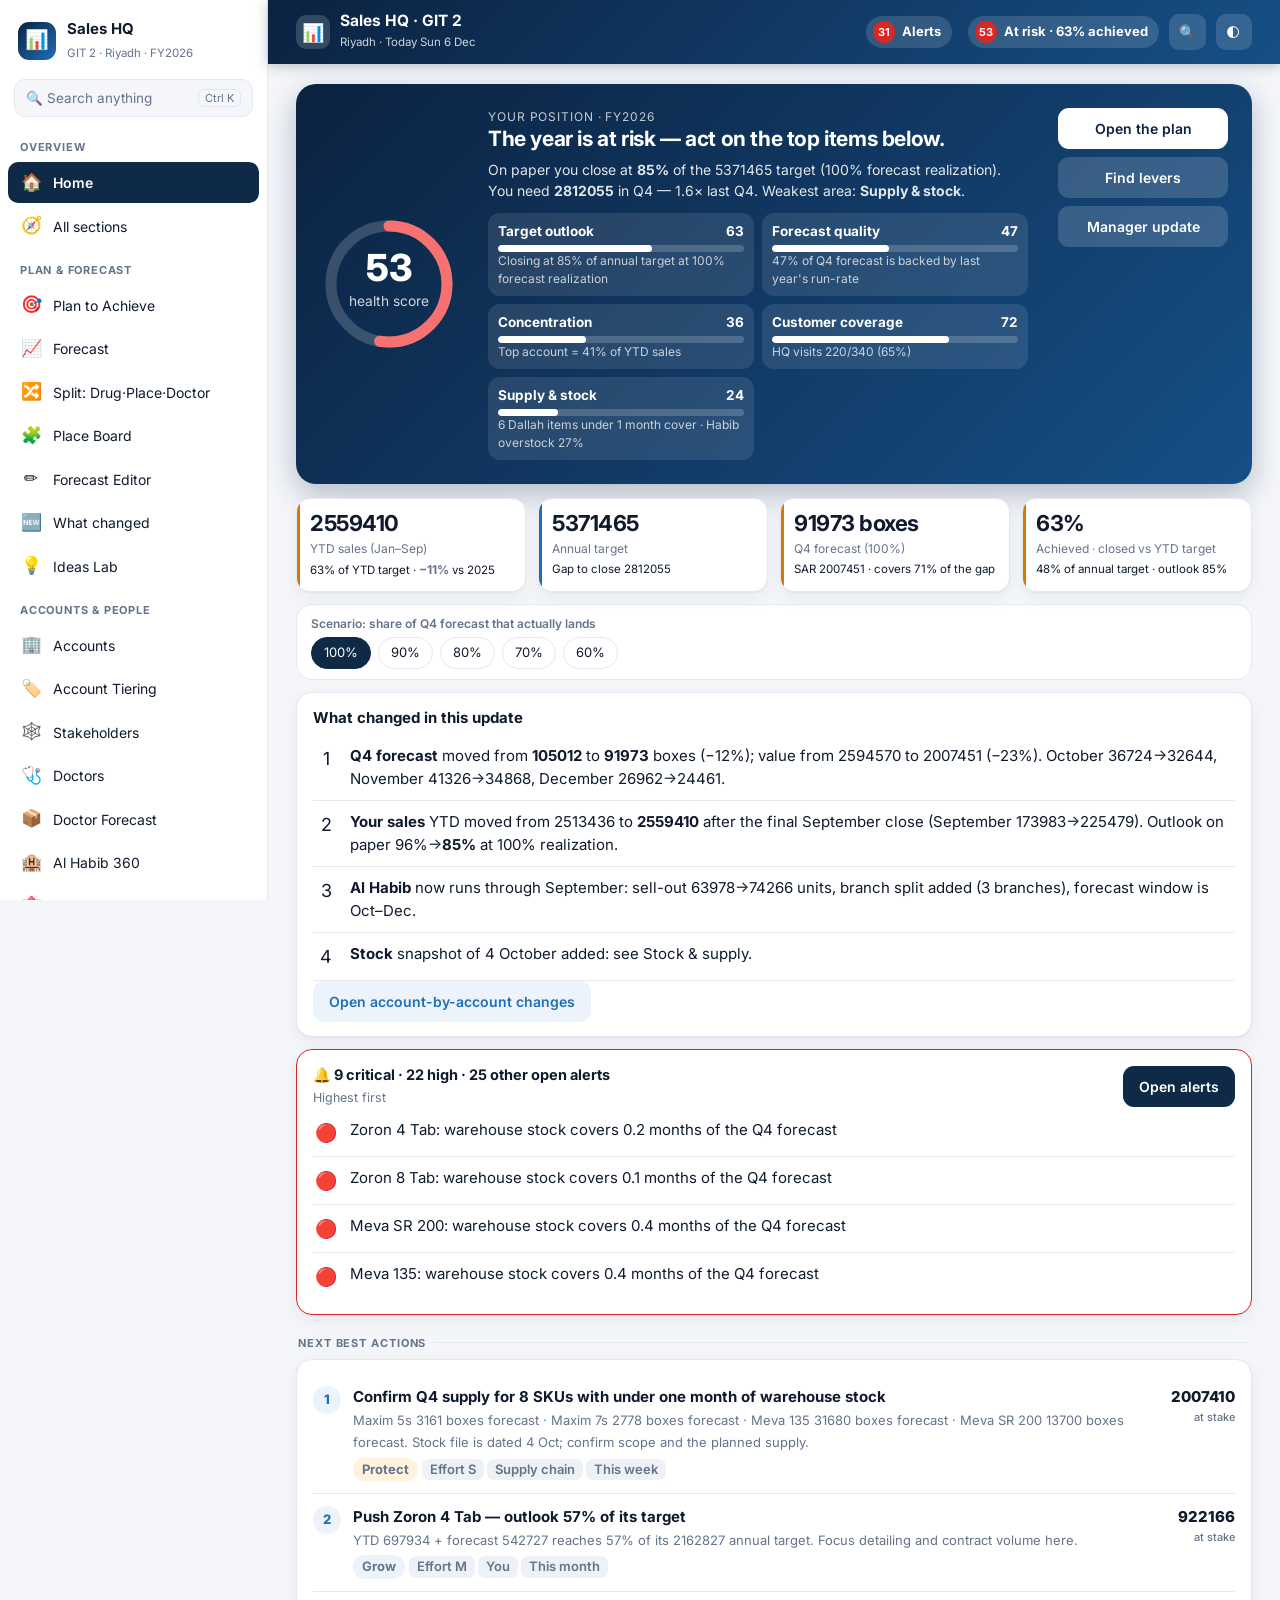
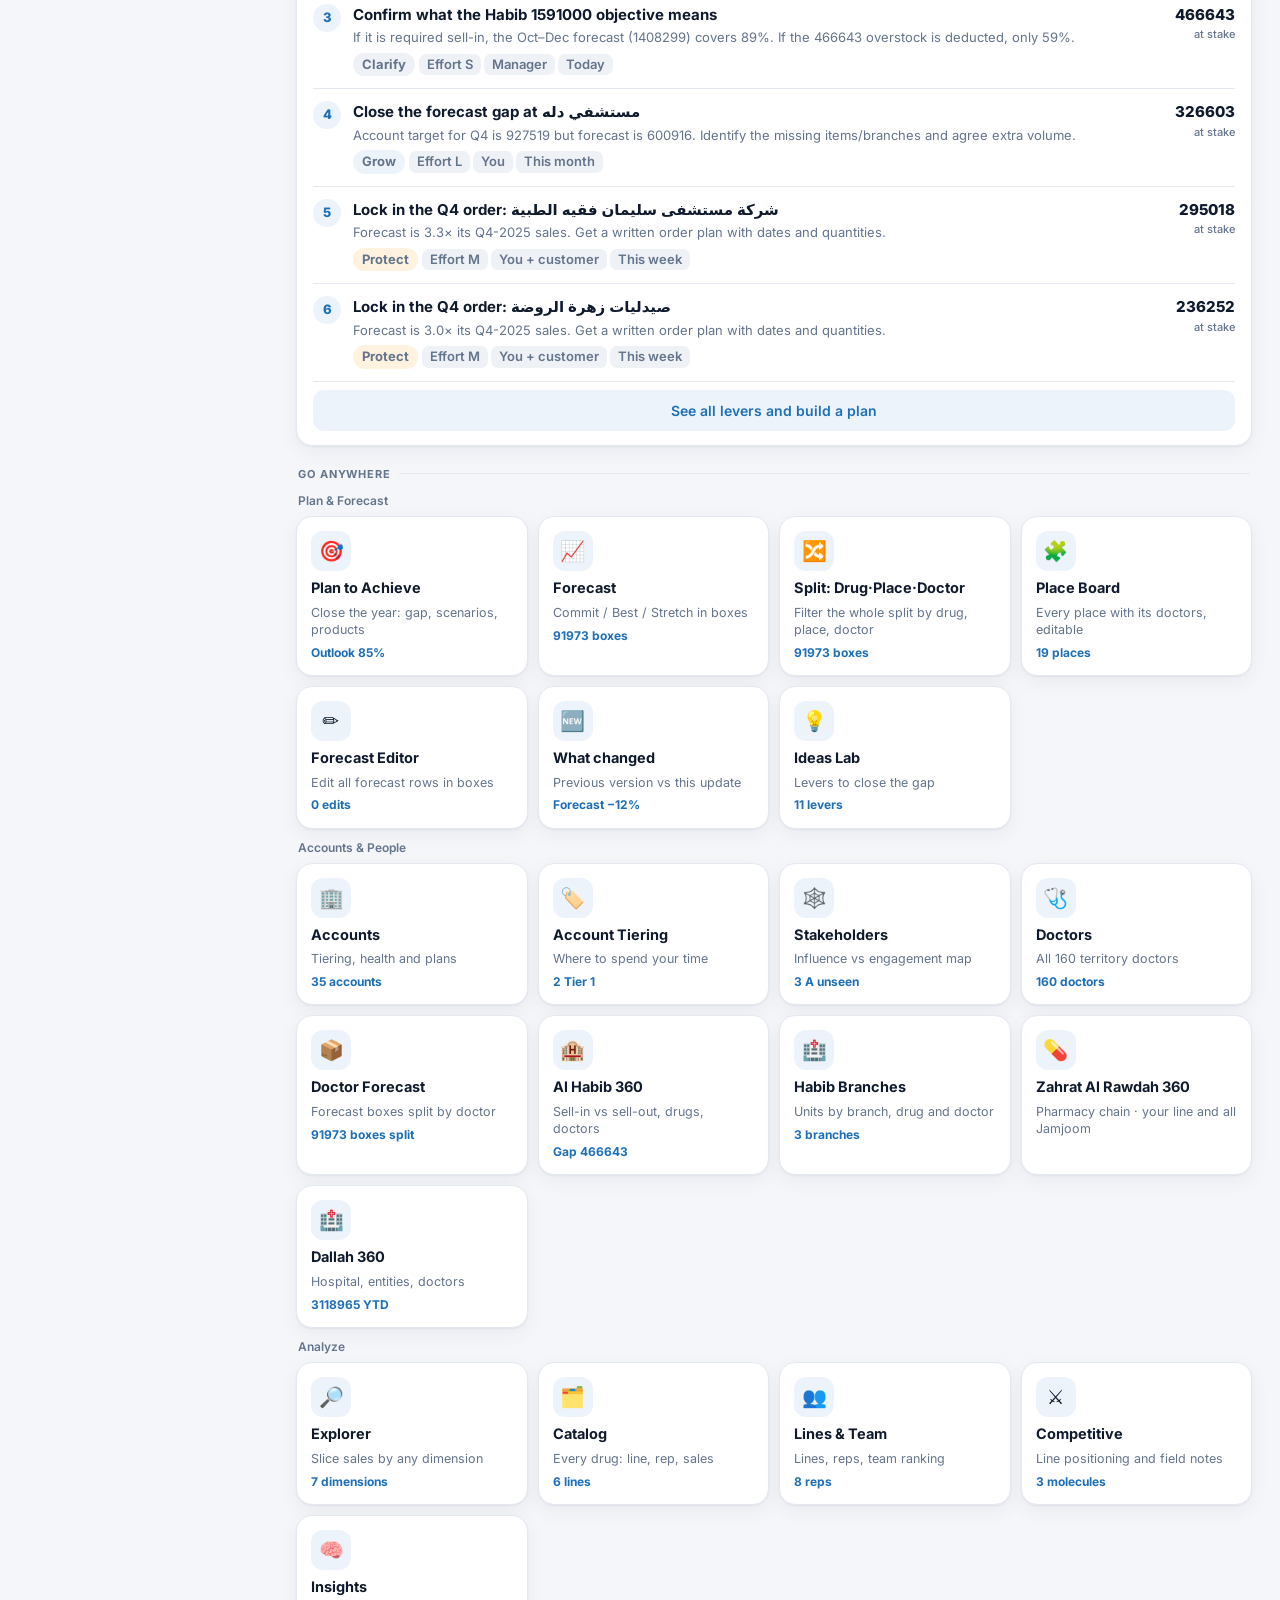
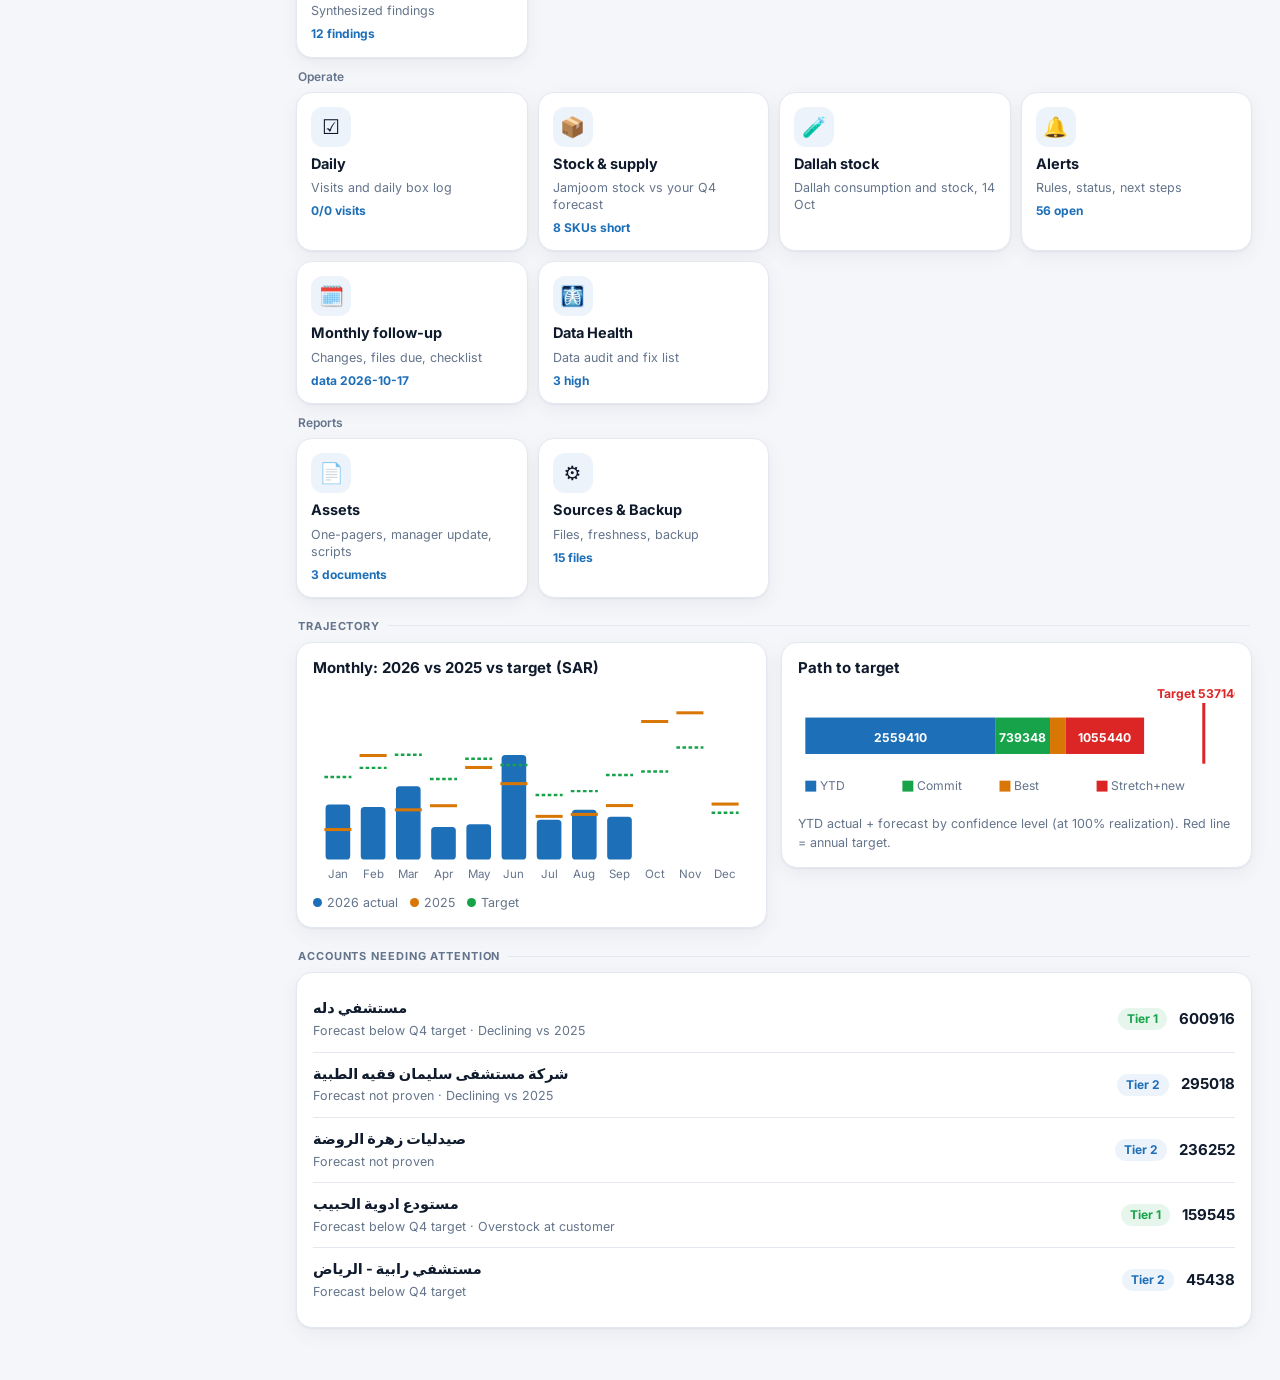
==== commit 61dc87d5: "Headline shows actual achievement vs YTD target; outlook kept as secondary Co-Authored-By: Claude So" ====
--- a/index.html
+++ b/index.html
@@ -506,7 +506,7 @@
 function renderChrome(r){
   const m=M(),h=m.health;
   $('#top').innerHTML=`<div class="logo">📊</div><div class="ttl"><b>Sales HQ · GIT 2</b><span>Riyadh · ${READONLY?'View-only snapshot · '+SHAREDATE:'Today '+dayLabel(TODAY).long}</span></div>
-   <button class="hs" data-go="alerts" title="Open alerts" style="margin-right:6px"><i class="g-${alCount(m).c?'bad':alCount(m).h?'warn':'ok'}">${alCount(m).c+alCount(m).h}</i>Alerts</button><button class="hs" data-go="home" title="Position health"><i class="g-${h.st}">${Math.round(h.score)}</i>${ragWord[h.st]} · ${p0(m.o)}</button>
+   <button class="hs" data-go="alerts" title="Open alerts" style="margin-right:6px"><i class="g-${alCount(m).c?'bad':alCount(m).h?'warn':'ok'}">${alCount(m).c+alCount(m).h}</i>Alerts</button><button class="hs" data-go="home" title="Position health"><i class="g-${h.st}">${Math.round(h.score)}</i>${ragWord[h.st]} · ${p0(m.T.ach)} achieved</button>
    <button class="ibtn" data-do="pal" aria-label="Search">🔍<span class="dsk" style="display:none">Search</span></button>
    <button class="ibtn" data-do="theme" aria-label="Theme">🌓</button>`;
   const sb=NAV.map(g=>`<div class="sb-g">${g.g}</div>`+g.items.filter(i=>i[0]!=='menu'||g.g==='Overview').map(i=>`<button class="sb-i ${i[0]===r.id?'on':''}" data-go="${i[0]}"><span class="ic">${i[2]}</span>${i[1]}</button>`).join('')).join('');
@@ -541,7 +541,7 @@
   const sub=`On paper you close at <b>${p0(m.o)}</b> of the ${Mn(T.bgFY)} target (${S.set.real}% forecast realization). You need <b>${Mn(T.gap)}</b> in Q4 — ${T.q425>0?(T.gap/T.q425).toFixed(1)+'× last Q4':''}. Weakest area: <b>${h.worst.k}</b>.`;
   let H=`<div class="hero"><div class="ringw">${ring(h.score/100,138,Math.round(h.score),'health score')}</div><div><div style="font-size:12px;letter-spacing:.9px;text-transform:uppercase;opacity:.75">Your position · FY2026</div><h2>${headline}</h2><p>${sub}</p><div class="ind">${h.comp.map(c=>`<div><b><span>${c.k}</span><span>${Math.round(c.v)}</span></b><div class="bar" title="${esc(c.txt)}"><i style="width:${c.v}%"></i></div><span style="opacity:.75">${esc(c.txt)}</span></div>`).join('')}</div></div>
    <div style="display:flex;flex-direction:column;gap:8px;min-width:170px"><button class="btn" style="background:#fff;color:#0b2240" data-go="plan">Open the plan</button><button class="btn" style="background:rgba(255,255,255,.16)" data-go="ideas">Find levers</button><button class="btn" style="background:rgba(255,255,255,.16)" data-go="assets">Manager update</button></div></div>`;
-  H+=`<div class="grid g4" style="margin-bottom:12px">${kpi(Mn(T.ytd26),'YTD sales (Jan–Sep)',T.ach>=.8?'ok':T.ach>=.6?'warn':'bad',`${p0(T.ach)} of YTD target · <span class="${cls(T.yoy)}">${pS(T.yoy)}</span> vs 2025`)}${kpi(Mn(T.bgFY),'Annual target','',`Gap to close ${Mn(T.gap)}`)}${kpi(bx(m.alloc.totalBoxes*m.real)+' boxes','Q4 forecast ('+S.set.real+'%)',m.o>=.95?'ok':'warn',`SAR ${Mn(T.fcQ4*m.real)} · covers ${p0(T.fcQ4*m.real/T.gap)} of the gap`)}${kpi(p0(m.o),'Outlook vs target',m.o>=.95?'ok':m.o>=.85?'warn':'bad',`Risk-weighted: ${p0(m.wo)}`)}</div>`;
+  H+=`<div class="grid g4" style="margin-bottom:12px">${kpi(Mn(T.ytd26),'YTD sales (Jan–Sep)',T.ach>=.8?'ok':T.ach>=.6?'warn':'bad',`${p0(T.ach)} of YTD target · <span class="${cls(T.yoy)}">${pS(T.yoy)}</span> vs 2025`)}${kpi(Mn(T.bgFY),'Annual target','',`Gap to close ${Mn(T.gap)}`)}${kpi(bx(m.alloc.totalBoxes*m.real)+' boxes','Q4 forecast ('+S.set.real+'%)',m.o>=.95?'ok':'warn',`SAR ${Mn(T.fcQ4*m.real)} · covers ${p0(T.fcQ4*m.real/T.gap)} of the gap`)}${kpi(p0(T.ach),'Achieved · closed vs YTD target',T.ach>=.8?'ok':T.ach>=.6?'warn':'bad',`${p0(T.ytd26/T.bgFY)} of annual target · outlook ${p0(m.o)}`)}</div>`;
   H+=scenarioBar();
   H+=changesCard(m);H+=alertsCard(m);
   H+=`<div class="eyebrow">Next best actions</div><div class="card">${m.actions.slice(0,6).map((a,i)=>`<div class="act" data-go="${a.go}" style="cursor:pointer"><div class="n">${i+1}</div><div class="b"><b>${esc(a.title)}</b><span>${esc(a.why)}</span><div style="margin-top:4px">${pill(a.type==='protect'?'Protect':a.type==='grow'?'Grow':a.type==='coverage'?'Coverage':'Clarify',a.type==='protect'?'warn':a.type==='grow'?'info':'idle')} <span class="tag">Effort ${a.effort}</span><span class="tag">${esc(a.owner)}</span><span class="tag">${esc(a.due)}</span></div></div><div class="r">${a.impact>0?Mn(a.impact):'—'}<div class="mt" style="font-size:11px;font-weight:500">${a.impact>0?'at stake':''}</div></div></div>`).join('')}<button class="btn sec block" data-go="ideas">See all levers and build a plan</button></div>`;
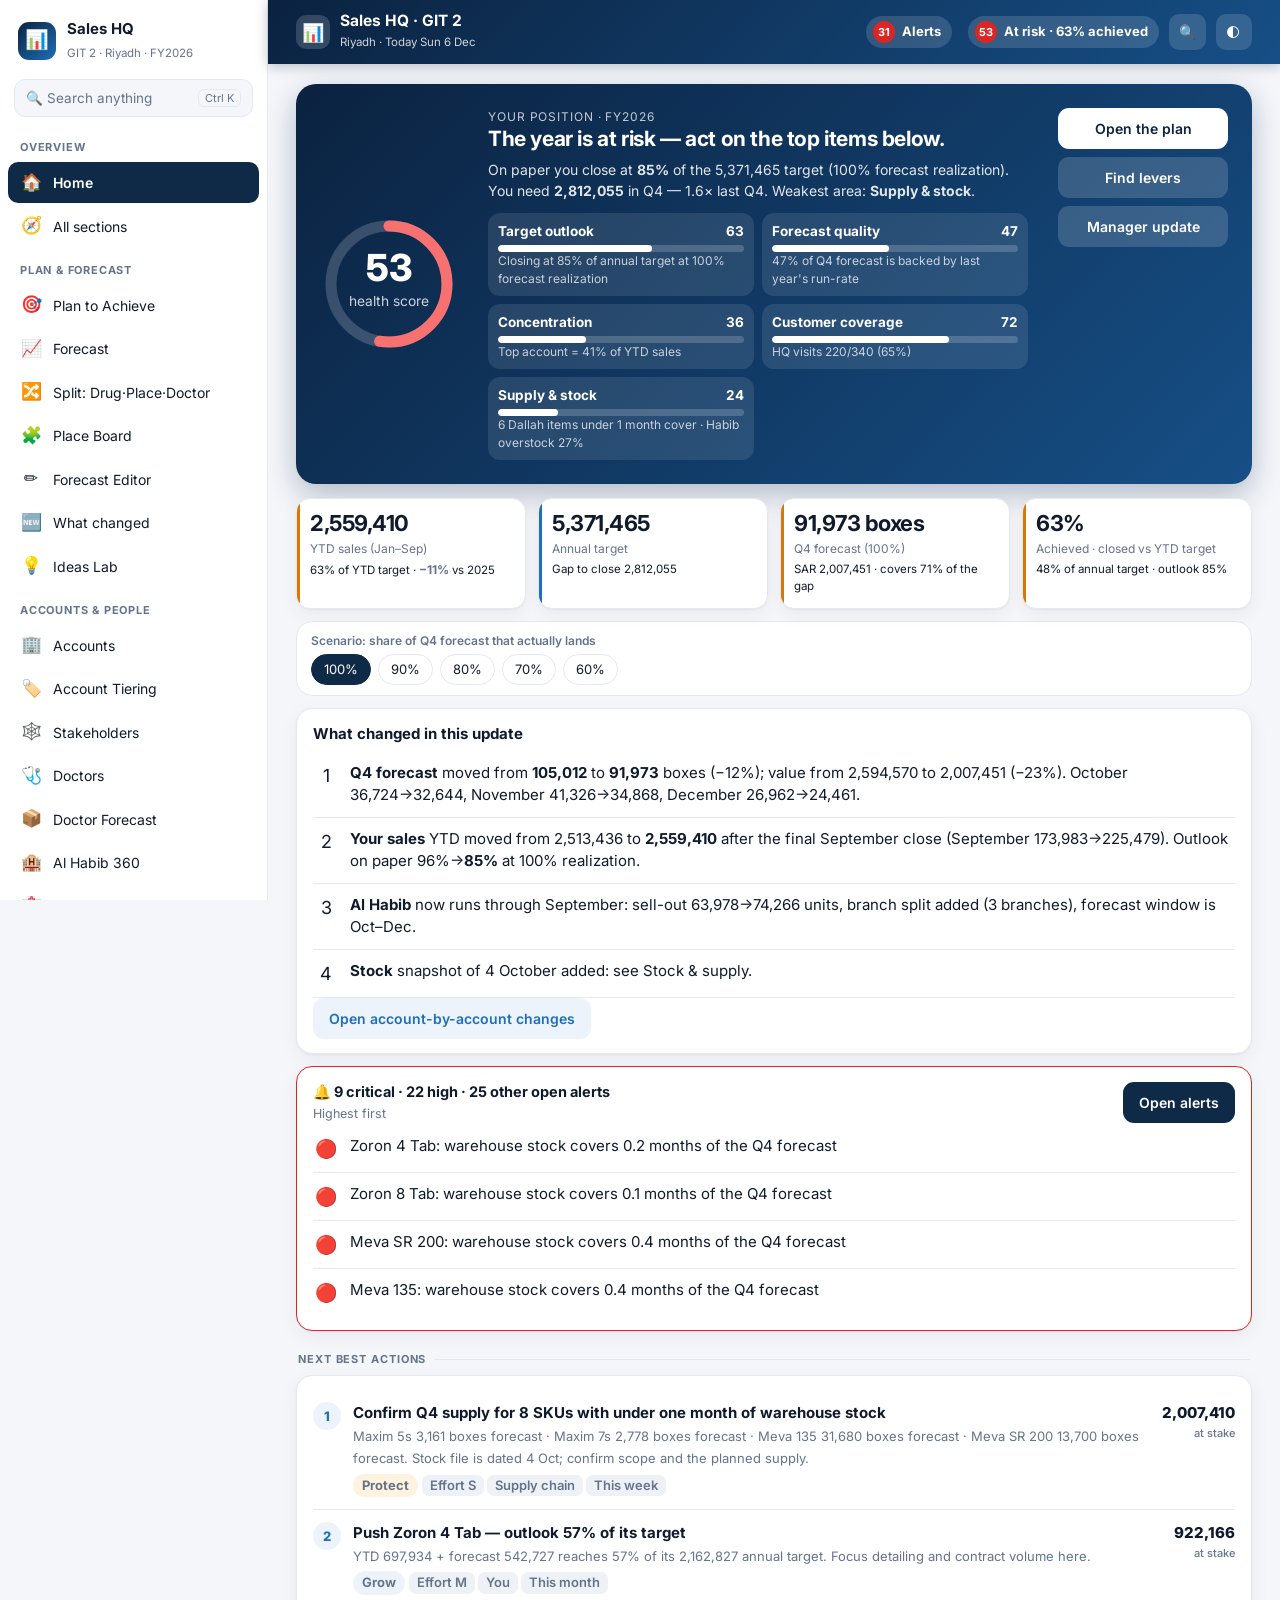
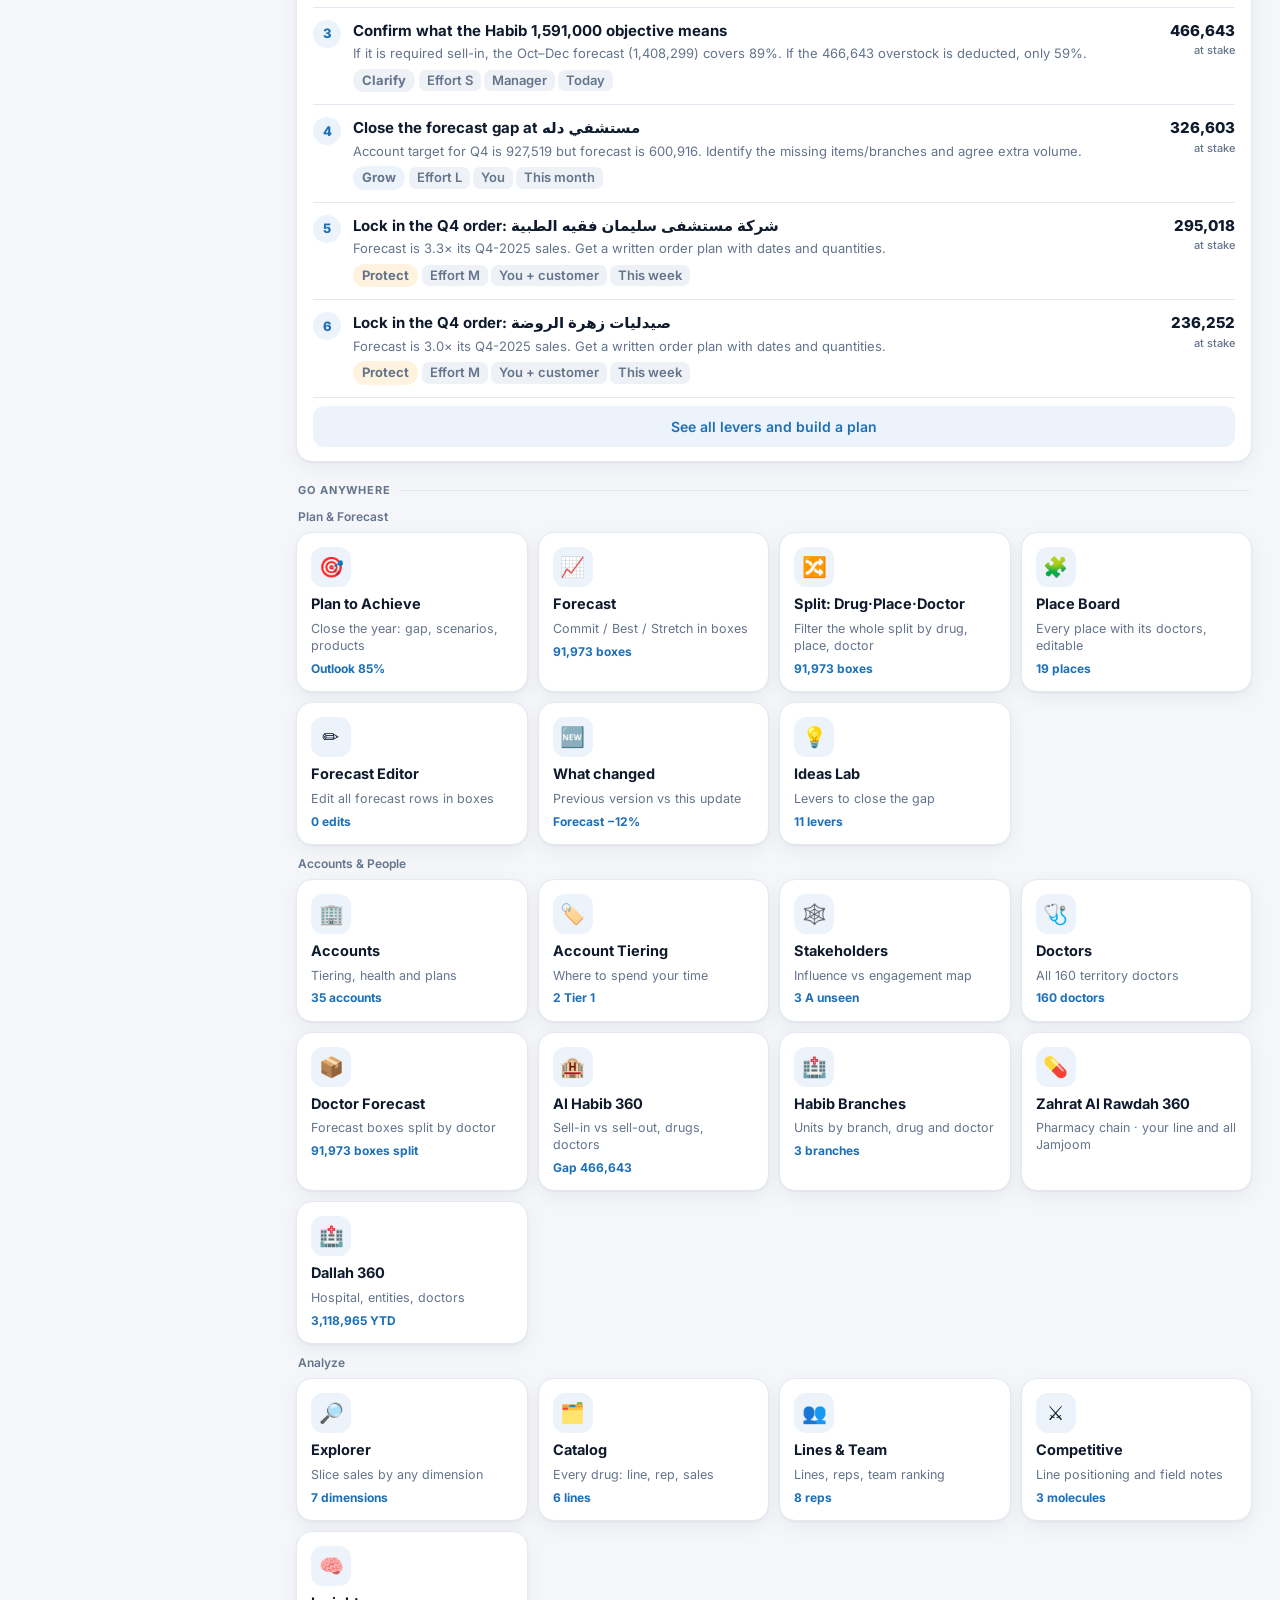
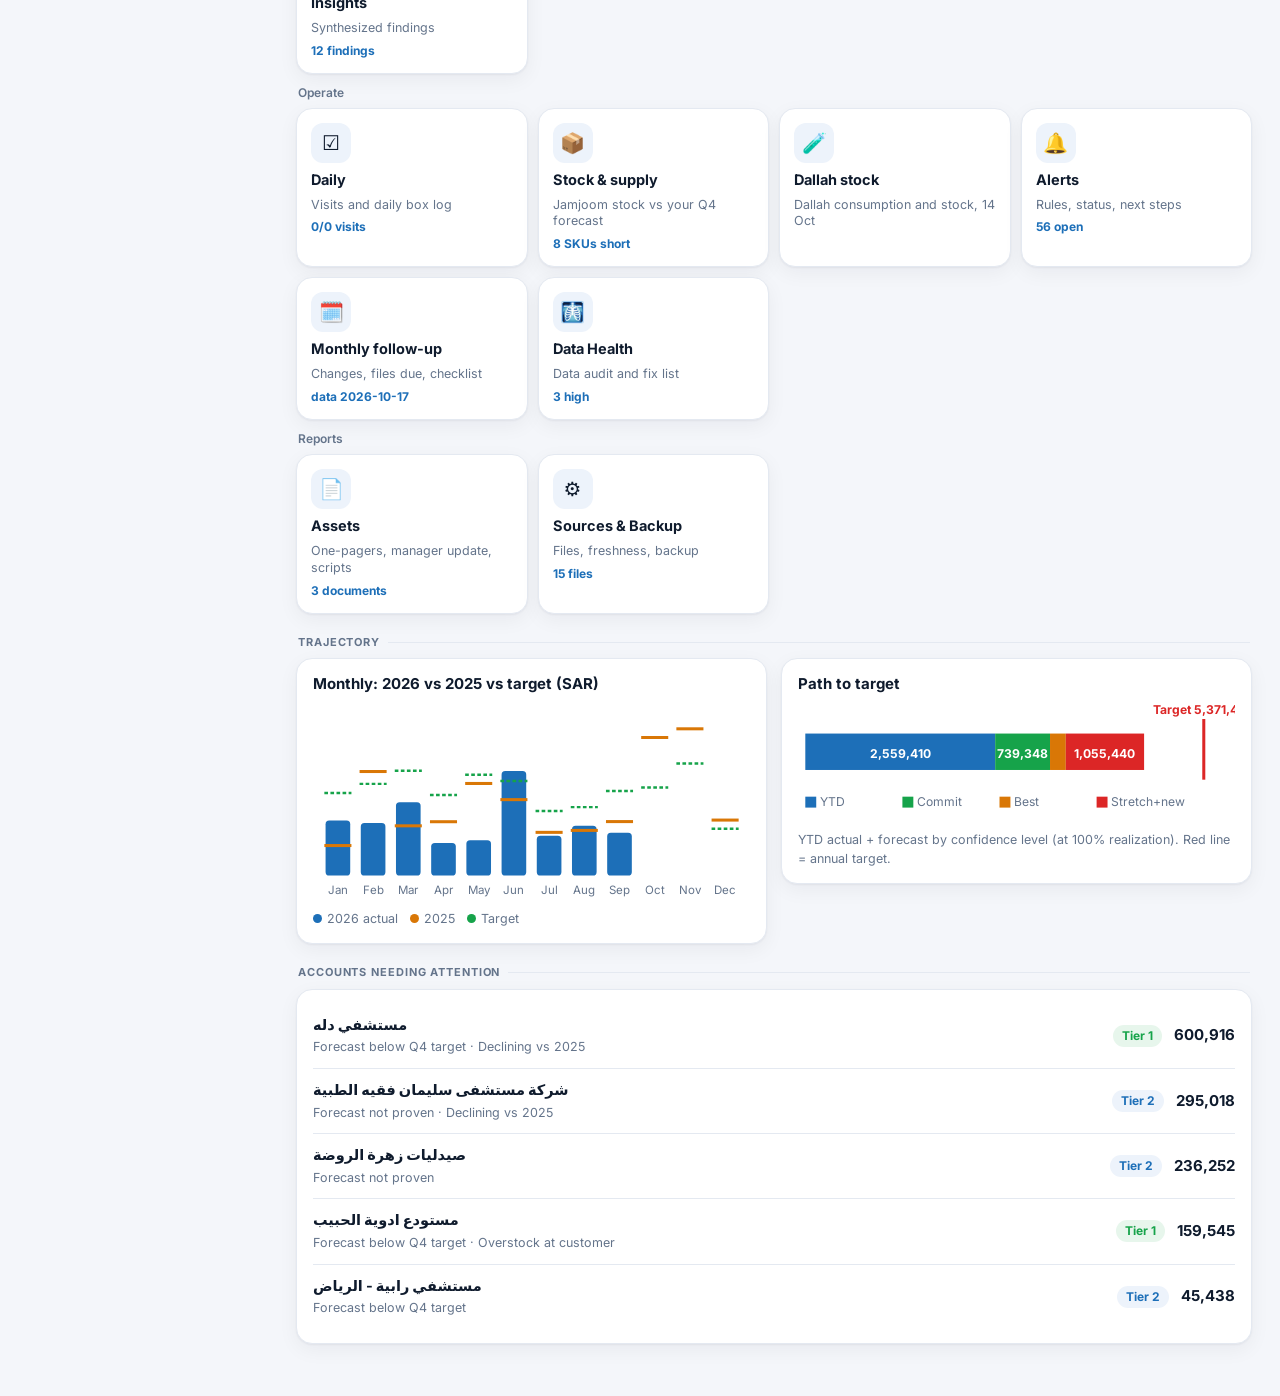
==== commit 1b692803: "Thousands separators on all numbers Co-Authored-By: Claude Sonnet 5.5 <noreply@anthropic.com> Claude" ====
--- a/index.html
+++ b/index.html
@@ -176,9 +176,9 @@
 const $=s=>document.querySelector(s);
 const esc=s=>String(s==null?'':s).replace(/[&<>"]/g,c=>({'&':'&amp;','<':'&lt;','>':'&gt;','"':'&quot;'}[c]));
 const sum=(a,i,j)=>a.slice(i==null?0:i,j==null?a.length:j).reduce((s,v)=>s+(Number(v)||0),0);
-const fmt=n=>String(Math.round(n||0));
-const Mn=v=>{v=Number(v)||0;const r=Math.round(Math.abs(v));return (v<0?'−':'')+r;};
-const bx=n=>String(Math.round(n||0));
+const fmt=n=>NF.format(Math.round(n||0));
+const NF=new Intl.NumberFormat('en-US');const Mn=v=>{v=Number(v)||0;const r=Math.round(Math.abs(v));return (v<0&&r>0?'−':'')+NF.format(r);};
+const bx=n=>NF.format(Math.round(n||0));
 const ypc=(a,b)=>b>0?a/b-1:null;
 const pS=v=>v==null?'—':(v>=0?'+':'−')+Math.abs(Math.round(v*100))+'%';
 const p0=v=>v==null||!isFinite(v)?'—':Math.round(v*100)+'%';
@@ -435,7 +435,7 @@
   if(A_unseen.length)A.push({title:`Visit ${A_unseen.length} Class A Habib doctors with zero visits this cycle`,why:'Al Hamra has the weakest HQ coverage. Their share of the Q4 forecast is '+bx(sum(A_unseen.map(d=>d.fcT)))+' boxes.',impact:sum(A_unseen.map(d=>d.value||0)),effort:'S',owner:'You',type:'coverage',go:'doctors',due:'This week'});
   const dA=m.docs.filter(d=>d.o==='Dallah'&&d.c==='A'&&d.act===0).length;
   if(dA)A.push({title:`${dA} Class A Dallah doctors have no HQ visit yet`,why:'Dallah hospital is behind its Q4 account target. Visit the highest-influence prescribers first (Stakeholders → Priority list).',impact:0,effort:'M',owner:'You',type:'coverage',go:'stakeholders',due:'This week'});
-  A.push({title:'Confirm what the Habib 1591000 objective means',why:`If it is required sell-in, the Oct–Dec forecast (${Mn(m.hAll.fv)}) covers ${p0(m.hAll.fv/HAB.habib.m.obj)}. If the ${Mn(m.hAll.gap)} overstock is deducted, only ${p0((m.hAll.fv-m.hAll.gap)/HAB.habib.m.obj)}.`,impact:m.hAll.gap,effort:'S',owner:'Manager',type:'clarify',go:'habib',due:'Today'});
+  A.push({title:'Confirm what the Habib 1,591,000 objective means',why:`If it is required sell-in, the Oct–Dec forecast (${Mn(m.hAll.fv)}) covers ${p0(m.hAll.fv/HAB.habib.m.obj)}. If the ${Mn(m.hAll.gap)} overstock is deducted, only ${p0((m.hAll.fv-m.hAll.gap)/HAB.habib.m.obj)}.`,impact:m.hAll.gap,effort:'S',owner:'Manager',type:'clarify',go:'habib',due:'Today'});
   {const SC=stockCheck(),sh=SC.filter(x=>x.st==='short'||x.st==='nofile');if(sh.length)A.push({title:`Confirm Q4 supply for ${sh.length} SKUs with under one month of warehouse stock`,why:sh.slice(0,4).map(x=>PN(x.name)+' '+bx(x.q4)+' boxes forecast').join(' · ')+'. Stock file is dated 4 Oct; confirm scope and the planned supply.',impact:sum(sh.map(x=>x.q4*(PRICE_BY_PN[x.pn]||30))),effort:'S',owner:'Supply chain',type:'protect',go:'stock',due:'This week'});}
   {const C=dnCalc(),w=C.sku.filter(x=>x.q4cov!=null&&x.q4cov<.5&&x.cover!=null&&x.cover<2);if(w.length)A.push({title:`Get Dallah to re-order ${w.map(x=>x.k).join(', ')}`,why:'Stock on 14 Oct covers '+w.map(x=>x.k+' '+p0(x.q4cov)).join(' · ')+' of the Q4 forecast, and under 2 months at current pace.',impact:sum(w.map(x=>Math.max(x.q4-x.stock,0)*(PRICE_BY_PN[x.k]||30))),effort:'S',owner:'You + Dallah purchasing',type:'protect',go:'dstock',due:'This week'});}
   return A.sort((a,b)=>b.impact-a.impact);}
@@ -483,7 +483,7 @@
   const un=m.docs.filter(d=>d.c==='A'&&d.act===0);
   if(un.length)H.push({id:'unv',sev:'Medium',t:'Class A doctors with no HQ visit',n:un.length,det:un.slice(0,10).map(d=>d.n+' ('+d.s+')').join(' · '),fix:'Schedule in this week\'s plan.'});
   H.push({id:'age',sev:'Low',t:'Data freshness',n:1,det:'Sales through Sep 2026 (final) · Habib and branches through Sep · Jamjoom stock 4 Oct · Dallah stock 14 Oct · HQ tracker 4 Oct',fix:'All sources now cover September. Refresh Dallah stock with the next consumption reports.'});
-  H.push({id:'obj',sev:'Medium',t:'Habib objective definition is not stated in the file',n:1,det:'Objective 1591000 vs forecast '+Mn(m.hAll.fv)+' and overstock '+Mn(m.hAll.gap),fix:'Confirm whether it is sell-in required or net of overstock.'});
+  H.push({id:'obj',sev:'Medium',t:'Habib objective definition is not stated in the file',n:1,det:'Objective 1,591,000 vs forecast '+Mn(m.hAll.fv)+' and overstock '+Mn(m.hAll.gap),fix:'Confirm whether it is sell-in required or net of overstock.'});
   {const SC=stockCheck(),sh=SC.filter(x=>x.st==='short'||x.st==='nofile');if(sh.length)H.push({id:'stk',sev:'Medium',t:'Warehouse stock below one month of the Q4 forecast (scope to confirm)',n:sh.length,det:sh.map(x=>PN(x.name)+(x.cov!=null?' ('+x.cov.toFixed(1)+' mo)':' (not in stock file)')).join(' · '),fix:'Confirm with supply chain what the 4 Oct stock file covers and the planned supply for Q4.'});}
   {const C=brCalc(m);if(C.recon.length)H.push({id:'brx',sev:'Low',t:'Branch file differs from the Habib dashboard by more than 5% for some drugs',n:C.recon.length,det:C.recon.slice(0,6).map(r=>PN(r.n)+' '+(r.d>0?'+':'')+fmt(r.d)).join(' · '),fix:'Ask Habib which file is final; the dashboard total is used for sell-out value.'});if(C.noBr.length)H.push({id:'nobr',sev:'Low',t:'Habib doctors with no branch sales data',n:C.noBr.length,det:'Al Nakhil: '+C.noBr.length+' doctors in the HQ tracker, branch sales file has no Al Nakhil',fix:'Request Al Nakhil sales-out from Habib.'});}
   const sc=H.reduce((s,h)=>s+(h.sev==='High'?3:h.sev==='Medium'?2:1)*Math.min(h.n,3),0);
@@ -551,7 +551,7 @@
   if(watch.length)H+=`<div class="eyebrow">Accounts needing attention</div><div class="card">${watch.map(c=>`<div class="row" data-go="account/${c.id}" style="cursor:pointer"><div class="l"><b><bdi>${esc(c.n.trim())}</bdi></b><span>${c.flags.join(' · ')}</span></div>${pill('Tier '+c.tier,TIERN[c.tier][1])}<b>${Mn(c.fc)}</b></div>`).join('')}</div>`;
   return H;};
 function launcher(m){
-  const stats={plan:`Outlook ${p0(m.o)}`,forecast:`${bx(m.alloc.totalBoxes)} boxes`,board:`${m.alloc.places.length} places`,split:`${bx(m.alloc.totalBoxes)} boxes`,fedit:`${S.fclog.length} edits`,docfc:`${sum(m.docs.map(d=>d.fcT))} boxes split`,ideas:`${m.levers.length} levers`,accounts:`${m.acc.length} accounts`,tiering:`${m.acc.filter(c=>c.tier===1).length} Tier 1`,stakeholders:`${m.docs.filter(d=>d.c==='A'&&d.act===0).length} A unseen`,doctors:`${m.docs.length} doctors`,habib:`Gap ${Mn(m.hAll.gap)}`,dallah:`${Mn(m.dal.y26)} YTD`,explorer:'7 dimensions',catalog:`${SALES.lines.length} lines`,lines:`${m.reps.length} reps`,compete:'3 molecules',insights:`${m.insights.length} findings`,daily:`${m.day.vDone}/${m.day.vTot} visits`,health:`${m.hygiene.list.filter(x=>x.sev==='High').length} high`,assets:'3 documents',sources:'15 files',branches:`${BR.branches.length} branches`,alerts:`${alCount(m).n} open`,monthly:`data ${DATAVER}`,stock:`${stockCheck().filter(x=>x.st==='short'||x.st==='nofile').length} SKUs short`,changes:'Forecast '+pS(ypc(m.alloc.origBoxes,sum(PREV.fcx.map(r=>r[3]+r[4]+r[5]))))};
+  const stats={plan:`Outlook ${p0(m.o)}`,forecast:`${bx(m.alloc.totalBoxes)} boxes`,board:`${m.alloc.places.length} places`,split:`${bx(m.alloc.totalBoxes)} boxes`,fedit:`${S.fclog.length} edits`,docfc:`${bx(sum(m.docs.map(d=>d.fcT)))} boxes split`,ideas:`${m.levers.length} levers`,accounts:`${m.acc.length} accounts`,tiering:`${m.acc.filter(c=>c.tier===1).length} Tier 1`,stakeholders:`${m.docs.filter(d=>d.c==='A'&&d.act===0).length} A unseen`,doctors:`${m.docs.length} doctors`,habib:`Gap ${Mn(m.hAll.gap)}`,dallah:`${Mn(m.dal.y26)} YTD`,explorer:'7 dimensions',catalog:`${SALES.lines.length} lines`,lines:`${m.reps.length} reps`,compete:'3 molecules',insights:`${m.insights.length} findings`,daily:`${m.day.vDone}/${m.day.vTot} visits`,health:`${m.hygiene.list.filter(x=>x.sev==='High').length} high`,assets:'3 documents',sources:'15 files',branches:`${BR.branches.length} branches`,alerts:`${alCount(m).n} open`,monthly:`data ${DATAVER}`,stock:`${stockCheck().filter(x=>x.st==='short'||x.st==='nofile').length} SKUs short`,changes:'Forecast '+pS(ypc(m.alloc.origBoxes,sum(PREV.fcx.map(r=>r[3]+r[4]+r[5]))))};
   return NAV.filter(g=>g.g!=='Overview').map(g=>`<div class="lab" style="margin:10px 2px 6px">${g.g}</div><div class="tiles">${g.items.map(i=>`<button class="tile" data-go="${i[0]}"><div class="bd">${i[2]}</div><b>${i[1]}</b><span>${i[3]}</span><span class="m">${stats[i[0]]||''}</span></button>`).join('')}</div>`).join('');}
 ROUTES.menu=function(){return pageHead('All sections','Everything in one place. Tap a tile or press Ctrl+K to search.')+launcher(M());};
 
@@ -906,7 +906,7 @@
   return H;};
 // ---------- SOURCES
 ROUTES.sources=function(){
-  const rows=[['25 VS 26 YTD SEP R1 · Non Promoted (final September)','10077 sales rows (2025 and 2026) + per-account targets (4875) + monthly targets · 6 lines · 8 rep positions','Through Sep 2026','Lines, Plan, Accounts, Explorer, Catalog'],['Q4 - 26 - Forecast - R1 - Per Item','Q4 forecast by account × product × month with net prices; your rows = Medical rep Saleh (288 combinations, 91973 boxes)','Oct–Dec 2026','Forecast, Place Board, Split, Editor, What changed'],['Jamjoom 4-10-2026','182 items: warehouse, pharmacy and in-transit stock, 30 and 60 day sales','4 Oct 2026','Stock & supply, Data Health'],['Al Habib Dashboard YTD Sep','51 drugs: monthly sell-out units 2026 vs 2025, quarterly analysis','Jan–Sep 2026','Al Habib 360'],['Al Habib Branches 2025-2026 YTD Sales Out','3 branches × 49 drugs × 18 months (units)','Jan–Sep 2025 and 2026','Habib Branches, Al Habib 360'],['Habib Sales Out YTG Plan','51 drugs: net price, Oct–Dec plan, objective 1591000','Oct–Dec 2026 plan','Al Habib 360'],['Dallah drug consumption (6 PDFs)','Consumption and stock for Nakheel, Namar, Pharmacies','Aug–Sep 2026, stock 30 Sep','Dallah 360, Daily, Data Health'],['HQ Tracker Sun–Wed','160 doctors, goals, visits, class, status; 120 planned visits','4 Oct 2026','Doctors, Stakeholders, Daily'],['Dashboard YTD JULY / SEP (Dallah)','Monthly units (Dallah) 2026 vs 2025','Jan–Sep 2026','Dallah 360'],['Dallah Drug Consumption reports (Nakheel, Namar, Pharmacies)','Stock, consumed, received and outstanding per Jamjoom item, 3 places','1 Jul – 14 Oct 2026','Dallah stock, Dallah 360, Data Health']];
+  const rows=[['25 VS 26 YTD SEP R1 · Non Promoted (final September)','10,077 sales rows (2025 and 2026) + per-account targets (4875) + monthly targets · 6 lines · 8 rep positions','Through Sep 2026','Lines, Plan, Accounts, Explorer, Catalog'],['Q4 - 26 - Forecast - R1 - Per Item','Q4 forecast by account × product × month with net prices; your rows = Medical rep Saleh (288 combinations, 91,973 boxes)','Oct–Dec 2026','Forecast, Place Board, Split, Editor, What changed'],['Jamjoom 4-10-2026','182 items: warehouse, pharmacy and in-transit stock, 30 and 60 day sales','4 Oct 2026','Stock & supply, Data Health'],['Al Habib Dashboard YTD Sep','51 drugs: monthly sell-out units 2026 vs 2025, quarterly analysis','Jan–Sep 2026','Al Habib 360'],['Al Habib Branches 2025-2026 YTD Sales Out','3 branches × 49 drugs × 18 months (units)','Jan–Sep 2025 and 2026','Habib Branches, Al Habib 360'],['Habib Sales Out YTG Plan','51 drugs: net price, Oct–Dec plan, objective 1,591,000','Oct–Dec 2026 plan','Al Habib 360'],['Dallah drug consumption (6 PDFs)','Consumption and stock for Nakheel, Namar, Pharmacies','Aug–Sep 2026, stock 30 Sep','Dallah 360, Daily, Data Health'],['HQ Tracker Sun–Wed','160 doctors, goals, visits, class, status; 120 planned visits','4 Oct 2026','Doctors, Stakeholders, Daily'],['Dashboard YTD JULY / SEP (Dallah)','Monthly units (Dallah) 2026 vs 2025','Jan–Sep 2026','Dallah 360'],['Dallah Drug Consumption reports (Nakheel, Namar, Pharmacies)','Stock, consumed, received and outstanding per Jamjoom item, 3 places','1 Jul – 14 Oct 2026','Dallah stock, Dallah 360, Data Health']];
   let H=pageHead('Sources & Backup','Where every number comes from, how fresh it is, and how to back up your notes and logs.');
   H+=`<div class="card scroll"><table class="t"><tr><th>File</th><th>Contents</th><th>Period</th><th>Used in</th></tr>`+rows.map(r=>`<tr><td><b>${r[0]}</b></td><td style="white-space:normal;min-width:240px">${r[1]}</td><td>${r[2]}</td><td style="white-space:normal">${r[3]}</td></tr>`).join('')+'</table></div>';
   H+=`<div class="card"><h3>How updates work</h3><div class="ins"><i>1</i><div>Send the new file (sales, forecast, HQ tracker, consumption).</div></div><div class="ins"><i>2</i><div>I rebuild <b>index.html</b> and publish it to the same link.</div></div><div class="ins"><i>3</i><div>Your notes, ticks and logs stay on your device (or sync if your Claude storage is connected).</div></div></div>`;
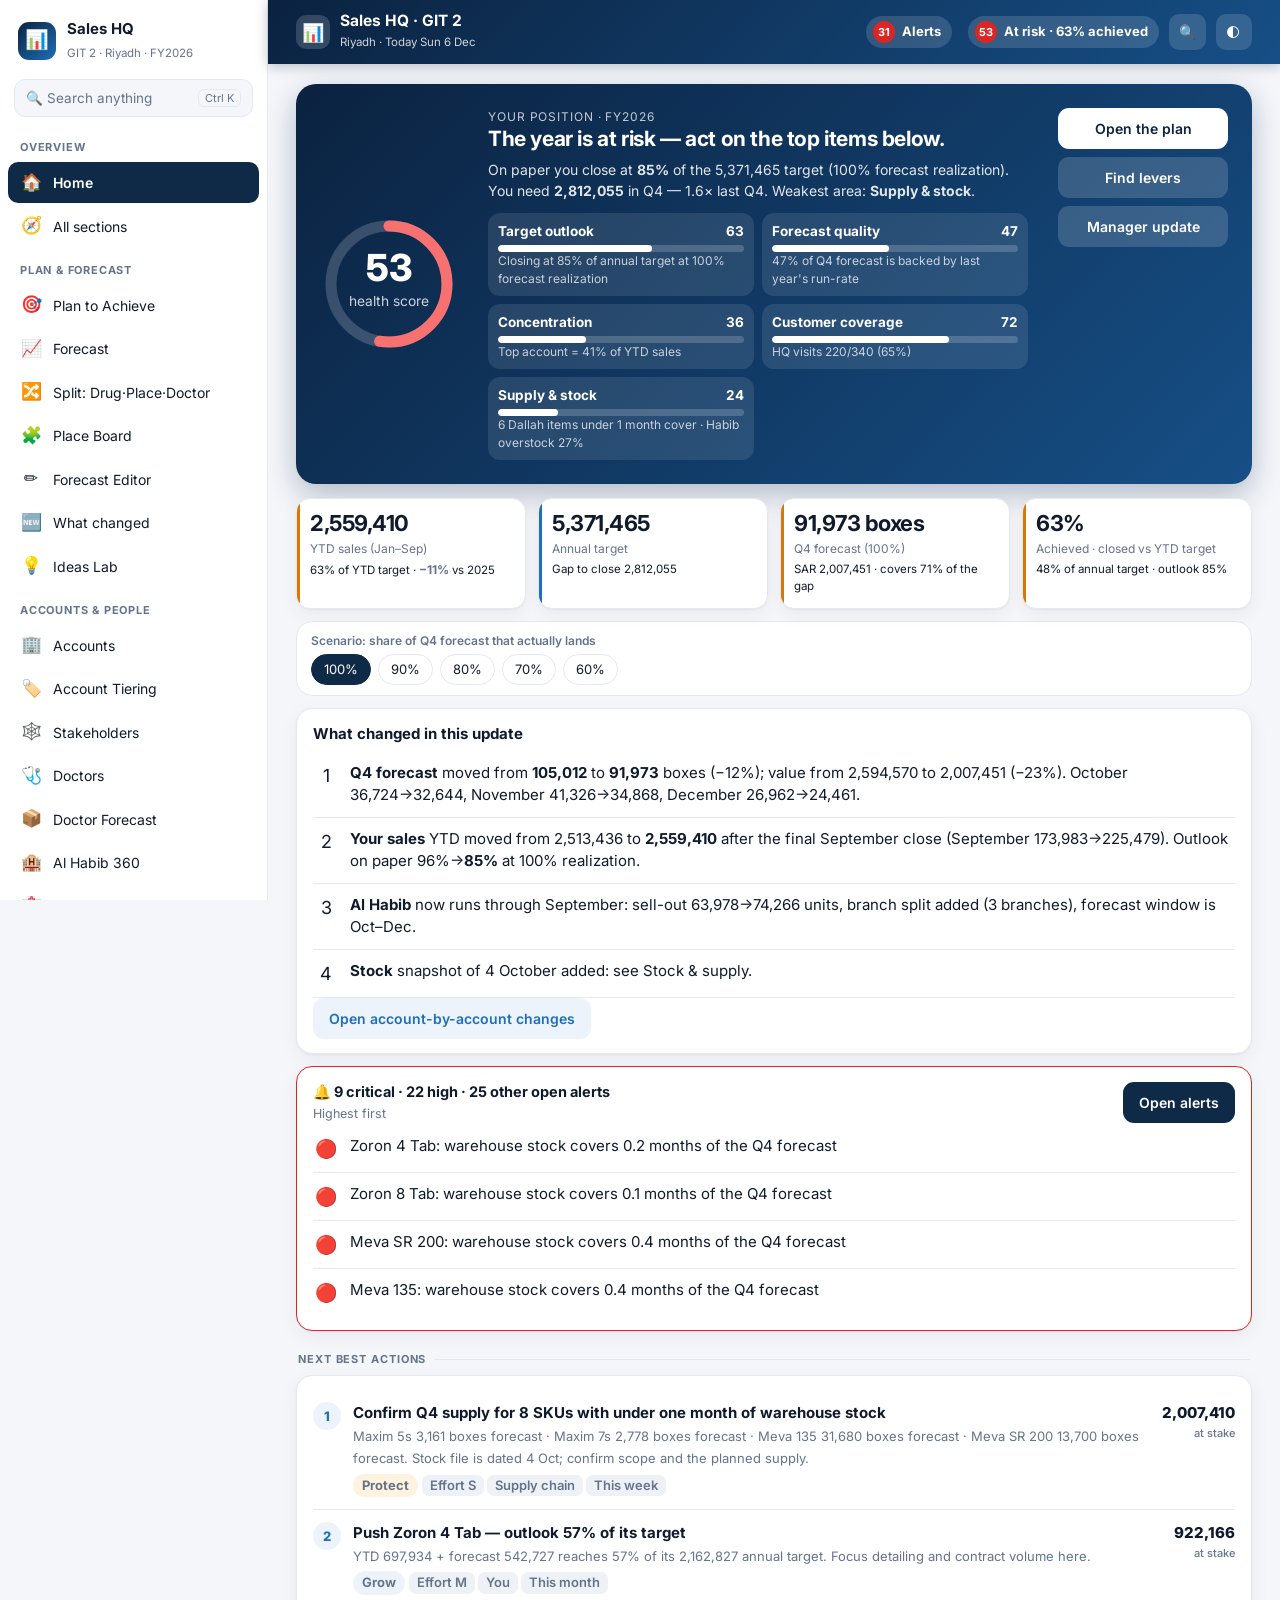
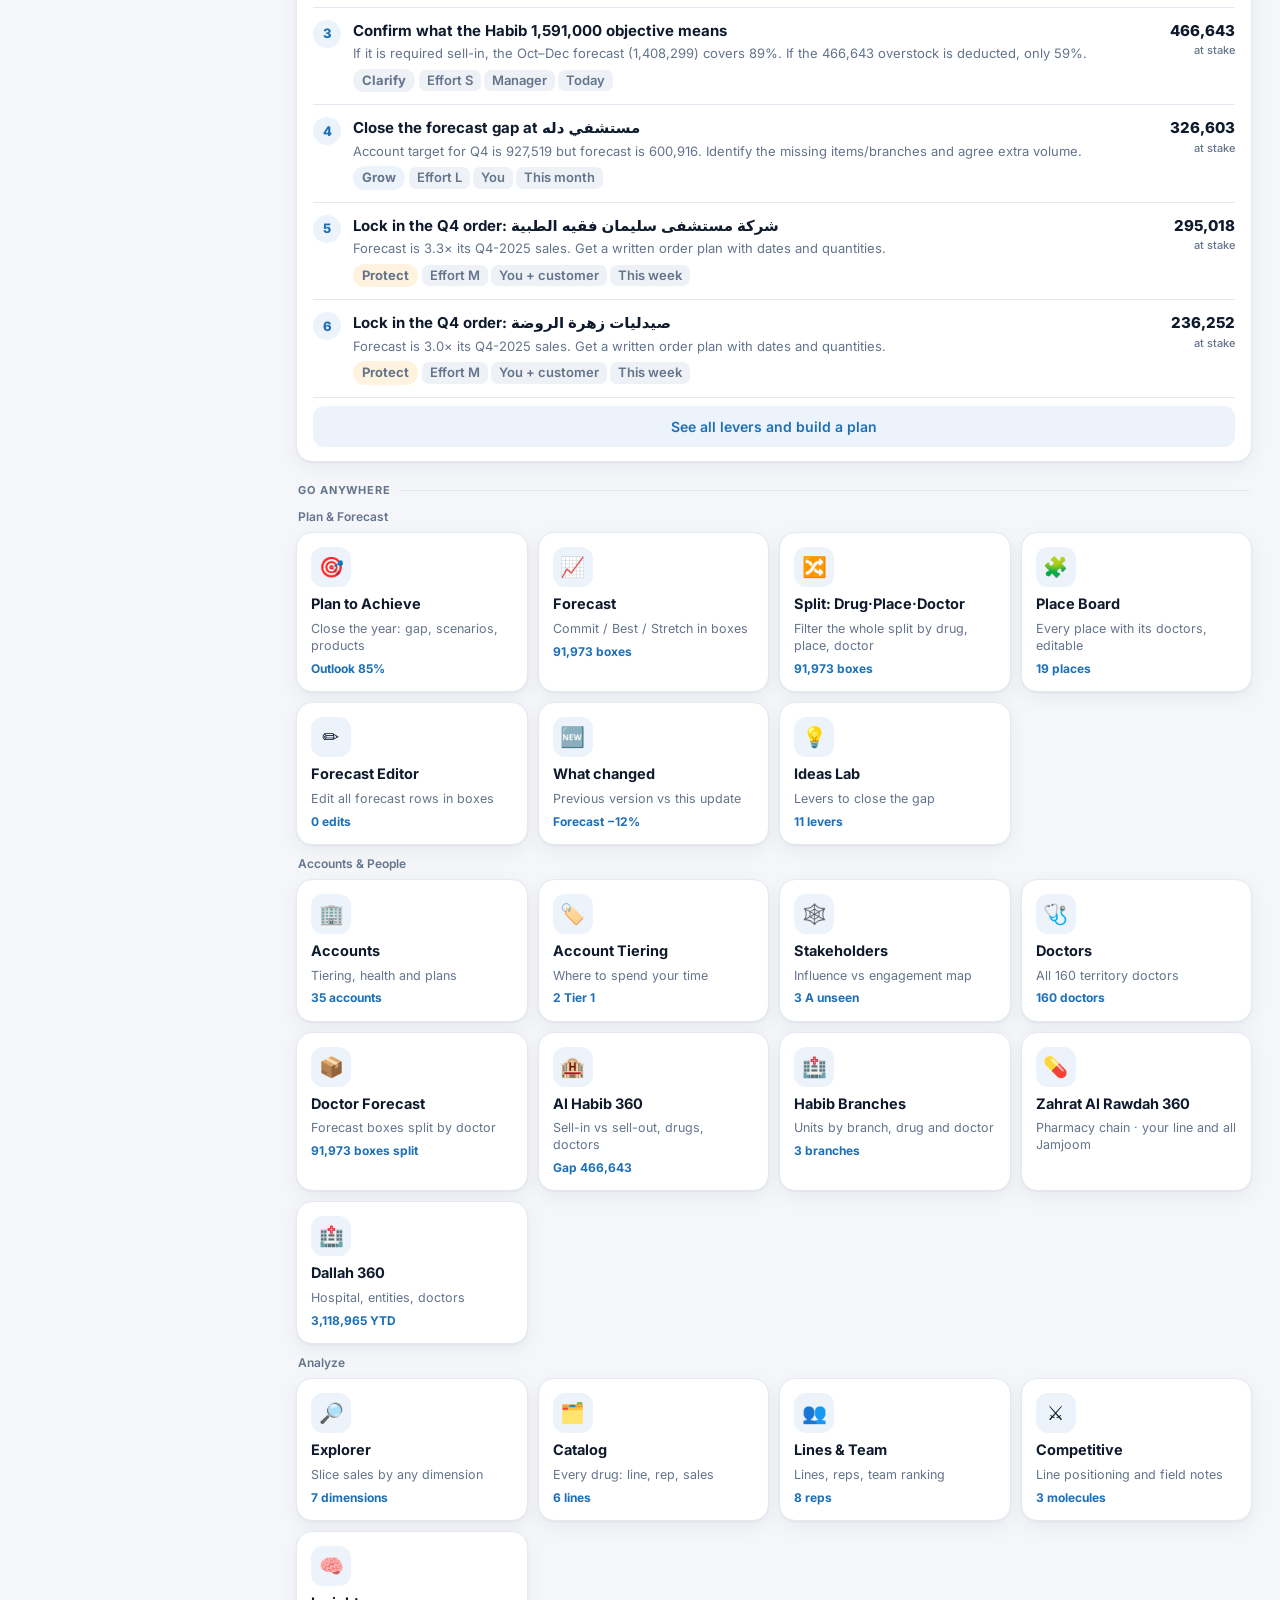
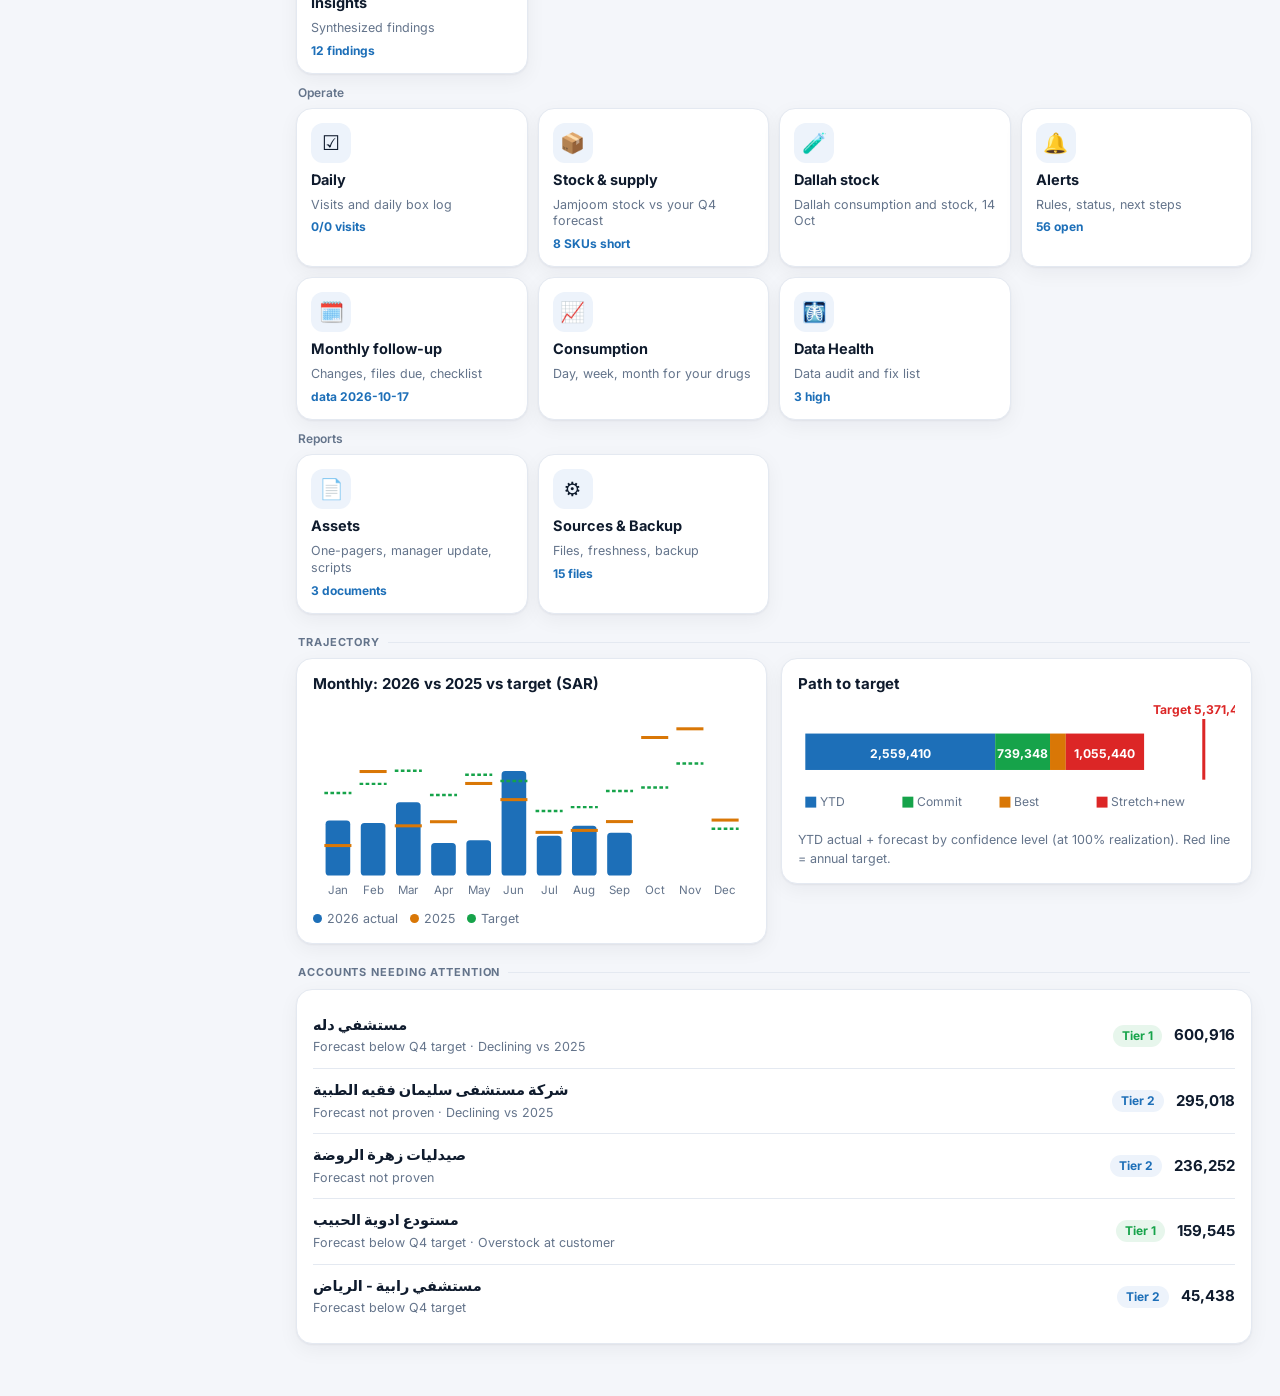
==== commit 166668a9: "Add Consumption page for my drugs (daily/weekly/monthly) and forecast-vs-run-rate alert Co-Authored-" ====
--- a/index.html
+++ b/index.html
@@ -496,7 +496,7 @@
  {g:'Plan & Forecast',items:[['plan','Plan to Achieve','🎯','Close the year: gap, scenarios, products'],['forecast','Forecast','📈','Commit / Best / Stretch in boxes'],['split','Split: Drug·Place·Doctor','🔀','Filter the whole split by drug, place, doctor'],['board','Place Board','🧩','Every place with its doctors, editable'],['fedit','Forecast Editor','✏️','Edit all forecast rows in boxes'],['changes','What changed','🆕','Previous version vs this update'],['ideas','Ideas Lab','💡','Levers to close the gap']]},
  {g:'Accounts & People',items:[['accounts','Accounts','🏢','Tiering, health and plans'],['tiering','Account Tiering','🏷️','Where to spend your time'],['stakeholders','Stakeholders','🕸️','Influence vs engagement map'],['doctors','Doctors','🩺','All 160 territory doctors'],['docfc','Doctor Forecast','📦','Forecast boxes split by doctor'],['habib','Al Habib 360','🏨','Sell-in vs sell-out, drugs, doctors'],['branches','Habib Branches','🏥','Units by branch, drug and doctor'],['zahrat','Zahrat Al Rawdah 360','💊','Pharmacy chain · your line and all Jamjoom'],['dallah','Dallah 360','🏥','Hospital, entities, doctors']]},
  {g:'Analyze',items:[['explorer','Explorer','🔎','Slice sales by any dimension'],['catalog','Catalog','🗂️','Every drug: line, rep, sales'],['lines','Lines & Team','👥','Lines, reps, team ranking'],['compete','Competitive','⚔️','Line positioning and field notes'],['insights','Insights','🧠','Synthesized findings']]},
- {g:'Operate',items:[['daily','Daily','☑️','Visits and daily box log'],['stock','Stock & supply','📦','Jamjoom stock vs your Q4 forecast'],['dstock','Dallah stock','🧪','Dallah consumption and stock, 14 Oct'],['alerts','Alerts','🔔','Rules, status, next steps'],['monthly','Monthly follow-up','🗓️','Changes, files due, checklist'],['health','Data Health','🩻','Data audit and fix list']]},
+ {g:'Operate',items:[['daily','Daily','☑️','Visits and daily box log'],['stock','Stock & supply','📦','Jamjoom stock vs your Q4 forecast'],['dstock','Dallah stock','🧪','Dallah consumption and stock, 14 Oct'],['alerts','Alerts','🔔','Rules, status, next steps'],['monthly','Monthly follow-up','🗓️','Changes, files due, checklist'],['consume','Consumption','📈','Day, week, month for your drugs'],['health','Data Health','🩻','Data audit and fix list']]},
  {g:'Reports',items:[['assets','Assets','📄','One-pagers, manager update, scripts'],['sources','Sources & Backup','⚙️','Files, freshness, backup']]}];
 const FLAT=NAV.flatMap(g=>g.items.map(i=>({id:i[0],t:i[1],i:i[2],d:i[3],g:g.g})));
 const BN=[['home','Home','🏠'],['plan','Plan','🎯'],['accounts','Accounts','🏢'],['daily','Daily','☑️'],['menu','Menu','🧭']];
@@ -511,7 +511,7 @@
    <button class="ibtn" data-do="theme" aria-label="Theme">🌓</button>`;
   const sb=NAV.map(g=>`<div class="sb-g">${g.g}</div>`+g.items.filter(i=>i[0]!=='menu'||g.g==='Overview').map(i=>`<button class="sb-i ${i[0]===r.id?'on':''}" data-go="${i[0]}"><span class="ic">${i[2]}</span>${i[1]}</button>`).join('')).join('');
   $('#side').innerHTML=`<div class="sb-brand"><div class="logo">📊</div><div><b>Sales HQ</b><span>GIT 2 · Riyadh · FY2026</span></div></div><div class="sb-search" data-do="pal">🔍 Search anything<kbd>Ctrl K</kbd></div>${sb}<div class="sb-ft">Sales through Sep 2026 · Habib + branches through Sep · Jamjoom stock 4 Oct · Dallah stock 14 Oct · HQ tracker 4 Oct</div>`;
-  $('#bnav').innerHTML=BN.map(b=>`<button class="${(b[0]===r.id||(b[0]==='accounts'&&['tiering','stakeholders','doctors','docfc','habib','dallah','branches','zahrat'].includes(r.id))||(b[0]==='plan'&&['forecast','ideas','changes'].includes(r.id))||(b[0]==='menu'&&!['home','plan','forecast','split','board','fedit','ideas','accounts','tiering','stakeholders','doctors','docfc','habib','dallah','daily','branches','changes','zahrat','dstock','alerts','monthly'].includes(r.id)))?'on':''}" data-go="${b[0]}"><b>${b[2]}</b>${b[1]}</button>`).join('');
+  $('#bnav').innerHTML=BN.map(b=>`<button class="${(b[0]===r.id||(b[0]==='accounts'&&['tiering','stakeholders','doctors','docfc','habib','dallah','branches','zahrat'].includes(r.id))||(b[0]==='plan'&&['forecast','ideas','changes'].includes(r.id))||(b[0]==='menu'&&!['home','plan','forecast','split','board','fedit','ideas','accounts','tiering','stakeholders','doctors','docfc','habib','dallah','daily','branches','changes','zahrat','dstock','alerts','monthly','consume'].includes(r.id)))?'on':''}" data-go="${b[0]}"><b>${b[2]}</b>${b[1]}</button>`).join('');
   $('#crumbs').innerHTML=r.id==='home'?'':crumbsFor(r).map((c,i,a)=>c[0]&&i<a.length-1?`<a data-go="${c[0]}">${esc(c[1])}</a>`:`<span>${esc(c[1])}</span>`).join(' <span>›</span> ');
 }
 function render(keep){
@@ -1445,6 +1445,59 @@
   H+=`<div class="card"><h3>Monthly report for your manager</h3><pre id="moText" style="white-space:pre-wrap;font:13.5px/1.6 Inter,system-ui;margin:0">${esc(moText(m))}</pre><div class="chips" style="margin-top:10px"><button class="btn" data-do="mocopy">Copy report</button><button class="btn sec" data-do="alcopy">Copy alerts digest</button></div></div>`;
   return H;};
 
+// =====================================================================
+// CONSUMPTION · my drugs · day / week / month
+// =====================================================================
+const CSK=[
+ ['Zoron 4 Tab',/^ZORON 4 MG TAB/i,/^zoron 4 mg\/tablet/i,1,"ZORON 4Mg Tablet 10's"],
+ ['Zoron 4 Inj',/^ZORON 4 MG\/2ML/i,/^zoron 4 mg\/2 ml/i,5,null],
+ ['Zoron 8 Tab',/^ZORON 8 MG TAB/i,/^zoron 8 mg\/tablet/i,1,"ZORON 8Mg Tablet 10's"],
+ ['Zoron 8 Inj',/^ZORON 8 MG\/4ML/i,/^zoron 8 mg\/4 ml/i,5,"ZORON Injection 8Mg/2ml 5's"],
+ ['Meva SR 200',/^MEVA 200/i,/^meva sr 200/i,1,'MEVA 200 MG F.C. TABS X 30'],
+ ['Meva 135',/^MEVA 135/i,/^meva 135/i,1,'MEVA 135 MG F.C. TABS X 30'],
+ ['Maxim 5s',/^MAXIM 400 MG TAB 5/i,/^maxim 400 mg tablet, 5/i,1,'MAXIM 400MG TAB 1X5'],
+ ['Maxim 7s',/^MAXIM 400 MG TAB 7/i,/^maxim 400 mg tablet, 7/i,1,'MAXIM 400MG TAB 1x7']];
+const CSD={day:30.4,week:30.4/7,month:1};           // months → period divisor
+const CSN={day:'per day',week:'per week',month:'per month'};
+const csq=(acc,pn)=>sum(FX.rows.filter(r=>acc.includes(r.a)&&r.pn===pn).map(r=>sum(r.e||fxEff(r))));
+function csCalc(m){
+  const dc=dnCalc(),D=['105301310003','435040'],H=['105301120009'],all=[...new Set(FX.rows.map(r=>r.a))];
+  return CSK.map(k=>{
+    const pn=k[0],sk=dc.sku.find(s=>s.k===pn),hp=HP.find(x=>k[1].test(x.name)),an=D2.annual.prods.find(p=>k[2].test(p.n)),jj=k[4]&&JJ.map[k[4]]?JJI[JJ.map[k[4]]]:null,f=k[3];
+    const dm26=an?an.m26.map(v=>v/f):[],dm25=an?an.m25.map(v=>v/f):[],hm26=hp?hp.um26:[],hm25=hp?hp.um25:[];
+    const tr=a=>a.length>=9?{l3:sum(a.slice(6,9))/3,p3:sum(a.slice(3,6))/3}:null;
+    return {pn,dm26,dm25,hm26,hm25,dTr:tr(dm26),hTr:tr(hm26),dRate:sk?sk.rate:0,hRate:hm26.length?sum(hm26.slice(6,9))/3:0,jRate:jj?jj.s30:0,jj,
+      q4d:csq(D,pn)/3,q4h:csq(H,pn)/3,q4a:csq(all,pn)/3,dStock:sk?sk.stock:null,dCover:sk?sk.cover:null,hasH:!!hp,hasJ:!!jj};});}
+const csV=v=>v==null||!isFinite(v)?'—':v>=100?fmt(v):String(Math.round(v*10)/10);
+const csR=(a,b)=>b>0?a/b:null;
+const csPill=r=>r==null?'':r>1.5?pill('Forecast '+r.toFixed(1)+'×','warn'):r<.7?pill('Forecast '+r.toFixed(1)+'×','info'):pill('In line','ok');
+const csArrow=t=>!t||t.p3<=0?'—':(()=>{const y=t.l3/t.p3-1;return `<span class="${y<-.1?'dn':y>.1?'up':''}">${y>.1?'▲':y<-.1?'▼':'►'} ${pS(y)}</span>`;})();
+UI.cs={p:'month',d:'Zoron 4 Tab'};
+ROUTES.consume=function(){
+  const m=M(),F=UI.cs,dv=CSD[F.p],nm=CSN[F.p],C=csCalc(m),T=m.T,mode=F.p;
+  const dl=Math.max(1,Math.ceil((new Date('2026-12-31T23:59:59')-new Date())/864e5)),per=mode==='day'?1:mode==='week'?7:30.4;
+  const pace=T.ytd26/273,need=T.gap/dl,q4=T.fcQ4/92;
+  let H=pageHead('Consumption · my drugs','How much each of your 8 drugs is really consumed at Dallah and Al Habib and sold by Jamjoom, by day, week and month, against what the Q4 forecast needs.');
+  H+=chipsRow([['day','Per day'],['week','Per week'],['month','Per month']],F.p,'cs.p');
+  H+=`<div class="card"><h3>Your sales rhythm (SAR ${nm})</h3><div class="grid g4" style="margin-bottom:8px">${kpi(fmt(pace*per),'Average so far','','Jan–Sep, 273 days')}${kpi(fmt(need*per),'Needed to reach the annual target',need>pace*2?'bad':'warn',dl+' days left in the year')}${kpi(fmt(q4*per),'Q4 forecast gives','','Oct–Dec at 100%')}${kpi((need/Math.max(pace,1)).toFixed(1)+'×','Pace needed vs pace so far',need/Math.max(pace,1)>2?'bad':'warn','')}</div><div class="note">Average so far = YTD sales ÷ 273 days. Needed = gap to the annual target ÷ days left. Days and weeks are averages of the monthly numbers: the files hold monthly data, not daily.</div></div>`;
+  H+=`<div class="card scroll"><h3>What each channel consumes and what the forecast needs (boxes ${nm})</h3><table class="t"><tr><th class="tl">Drug</th><th>Dallah consumes</th><th>Dallah forecast</th><th>Forecast vs consumption</th><th>Habib sells out</th><th>Habib forecast</th><th>Forecast vs sell-out</th><th>Jamjoom file sales (30 d)</th><th>Your whole Q4 forecast</th></tr>`+C.map(c=>{const rd=csR(c.q4d,c.dRate),rh=csR(c.q4h,c.hRate);return `<tr class="row" data-do="ui" data-p="cs.d" data-v="${esc(c.pn)}" style="cursor:pointer"><td class="tl"><b>${c.pn}</b></td><td>${csV(c.dRate/dv)}</td><td>${csV(c.q4d/dv)}</td><td>${csPill(rd)}</td><td>${c.hasH?csV(c.hRate/dv):'—'}</td><td>${c.hasH?csV(c.q4h/dv):'—'}</td><td>${c.hasH?csPill(rh):''}</td><td>${c.hasJ?csV(c.jRate/dv):'—'}</td><td>${csV(c.q4a/dv)}</td></tr>`;}).join('')+`</table><div class="note">Dallah consumes = average since 1 July (3 places, to 14 Oct). Habib = average July–September sell-out. Jamjoom sold = last 30 days of sales in the Jamjoom stock file; its scope is not confirmed (Dallah alone consumes more than it shows for some drugs), so use it as a trend, not as total sales. Forecast vs consumption above 1.5× means the plan asks for more than the account uses, so it builds stock; below 0.7× means the plan is lighter than real use. Tap a row for the monthly picture.</div></div>`;
+  const c=C.find(x=>x.pn===F.d)||C[0];
+  H+=chipsRow(C.map(x=>[x.pn,x.pn]),c.pn,'cs.d');
+  const pad=a=>[...a,...Array(Math.max(0,12-a.length)).fill(0)].slice(0,12);
+  const dd=c.dRate>0?c.dStock/(c.dRate/30.4):null,jd=c.hasJ?jjDays(c.jj):null;
+  const read=[];
+  read.push(`Dallah uses about <b>${csV(c.dRate/30.4)}</b> boxes a day (${csV(c.dRate/(30.4/7))} a week, ${csV(c.dRate)} a month). Your Q4 forecast there is ${csV(c.q4d/30.4)} a day${csR(c.q4d,c.dRate)?`, which is ${csR(c.q4d,c.dRate).toFixed(1)}× the real use`:''}.`);
+  if(dd!=null)read.push(`Stock at Dallah is ${fmt(c.dStock)} boxes, which lasts <b>${fmt(dd)} days</b> at the current pace${dd<45?' — re-order now':dd>365?' — far more than needed':''}.`);
+  if(c.hasH)read.push(`Habib sells out ${csV(c.hRate/30.4)} a day; the plan for Habib is ${csV(c.q4h/30.4)} a day (${csR(c.q4h,c.hRate)?csR(c.q4h,c.hRate).toFixed(1)+'×':'—'}).`);
+  if(c.hasJ)read.push(`Jamjoom sold ${fmt(c.jRate)} boxes in the last 30 days (${csV(c.jRate/30)} a day) with ${fmt(c.jj.tot)} boxes in stock: ${jd!=null?fmt(jd)+' days':'—'} of cover.`);else read.push('This item is not in the Jamjoom stock file.');
+  const tr=c.dTr&&c.dTr.p3>0?`Dallah last 3 months ${csArrow(c.dTr)} vs the 3 before`:'';
+  H+=`<div class="card"><h3>${c.pn} · the picture</h3>${read.map(x=>`<div class="ins"><i>•</i><div>${x}</div></div>`).join('')}${tr?`<div class="note">${tr}${c.hTr?` · Habib ${csArrow(c.hTr)}`:''}</div>`:''}</div>`;
+  H+=`<div class="col2"><div class="card"><h3>Dallah consumption by month (boxes)</h3>${c.dm26.length?svgMonthly(pad(c.dm26),pad(c.dm25),null,9):'<div class="note">No data.</div>'}${legend()}<div class="note">2025 line stops in July: the file holds 7 months of 2025.</div></div><div class="card"><h3>Habib sell-out by month (units)</h3>${c.hasH?svgMonthly(pad(c.hm26),pad(c.hm25),null,9):'<div class="note">Not sold at Habib.</div>'}${legend()}</div></div>`;
+  const mn=['Jan','Feb','Mar','Apr','May','Jun','Jul','Aug','Sep'];
+  H+=`<div class="card scroll"><h3>Month by month · 2026</h3><table class="t"><tr><th class="tl">${c.pn}</th>${mn.map(x=>`<th>${x}</th>`).join('')}<th>Last 3 vs before</th></tr><tr><td class="tl">Dallah boxes</td>${mn.map((x,i)=>`<td>${c.dm26[i]!=null?csV(c.dm26[i]):'—'}</td>`).join('')}<td>${csArrow(c.dTr)}</td></tr><tr><td class="tl">Dallah 2025</td>${mn.map((x,i)=>`<td>${c.dm25[i]!=null?csV(c.dm25[i]):'—'}</td>`).join('')}<td></td></tr><tr><td class="tl">Habib units</td>${mn.map((x,i)=>`<td>${c.hm26[i]!=null?csV(c.hm26[i]):'—'}</td>`).join('')}<td>${csArrow(c.hTr)}</td></tr><tr><td class="tl">Habib 2025</td>${mn.map((x,i)=>`<td>${c.hm25[i]!=null?csV(c.hm25[i]):'—'}</td>`).join('')}<td></td></tr></table></div>`;
+  H+=`<div class="card"><h3>Consumption plan</h3>${noteBox('plan:CONS:act','What I will do about consumption (who / what / when)','1) Ask Dallah to re-order Zoron 4  2) Hold Maxim and Meva SR orders  3) …')}</div>`;
+  return H;};
+
 // ---------- boot
 (function(){try{const t=localStorage.getItem('hq_theme');if(t)document.documentElement.dataset.theme=t;}catch(e){}
   loadLocal();
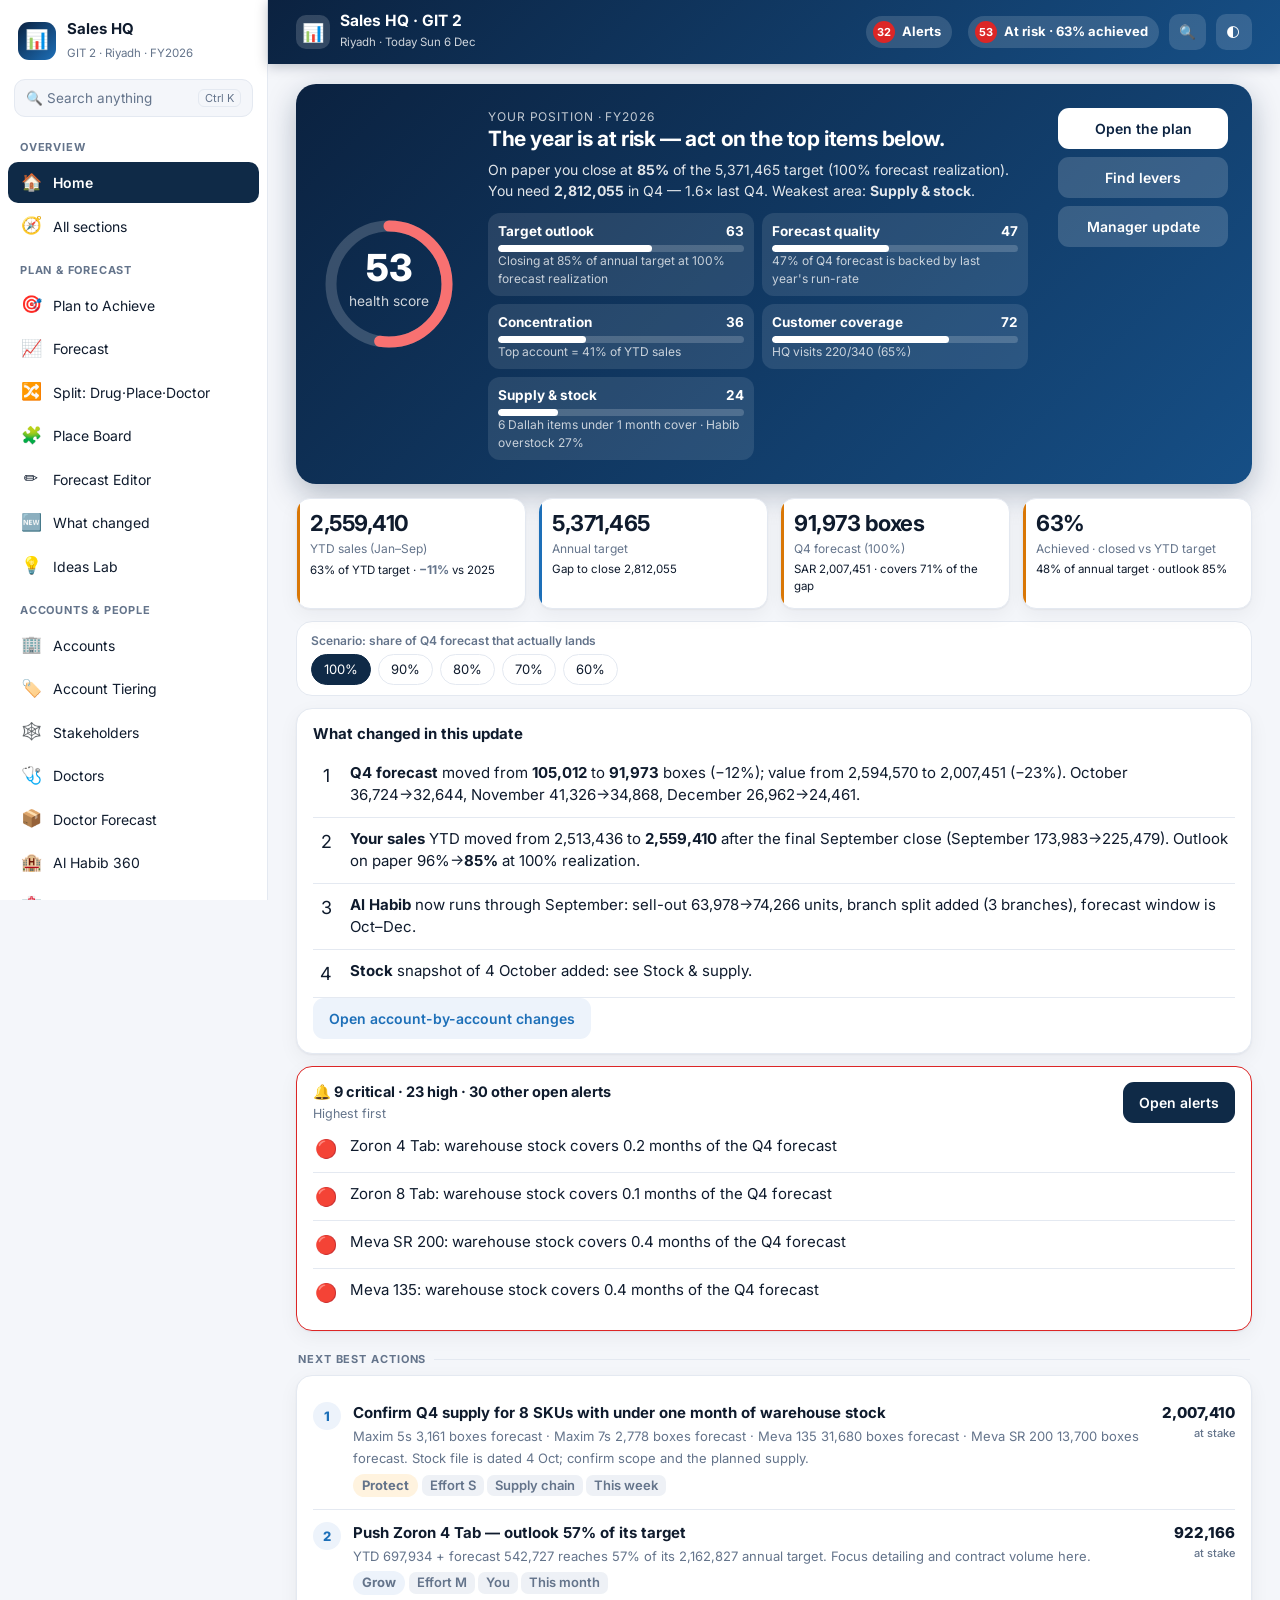
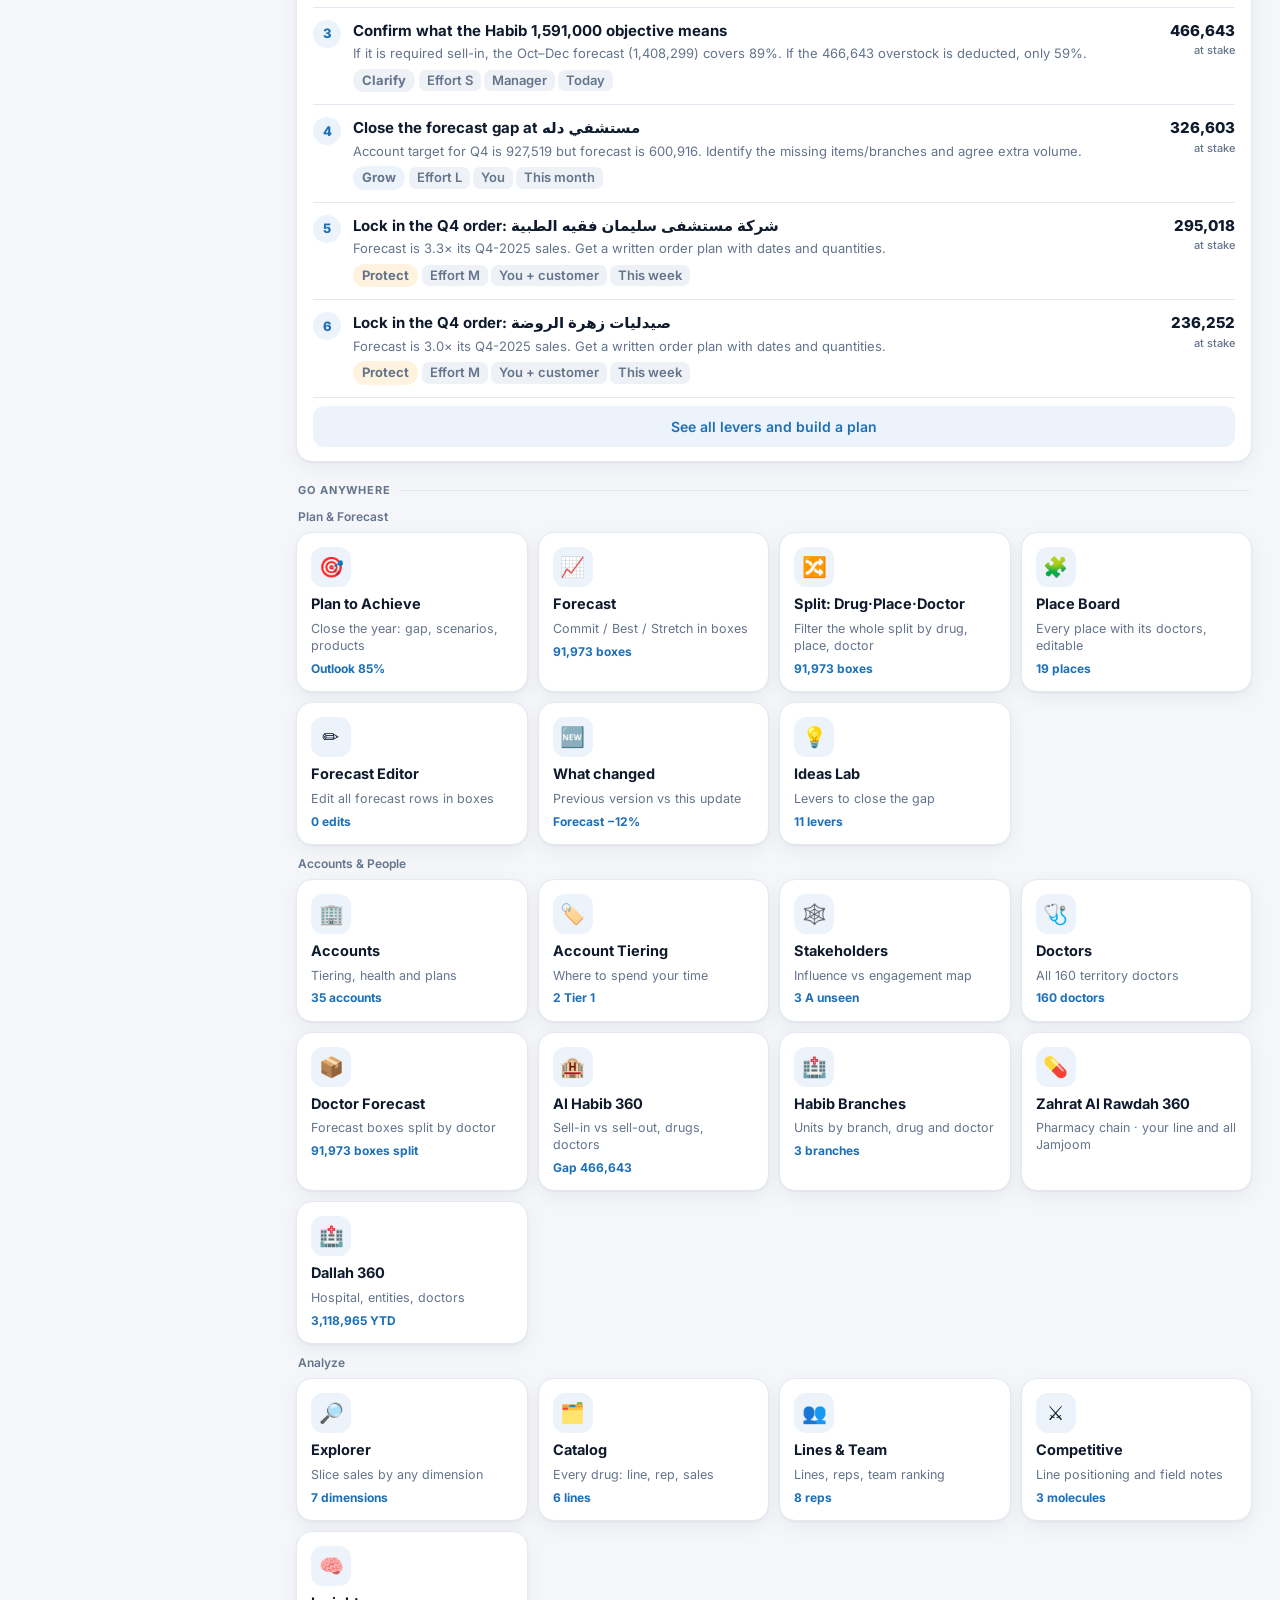
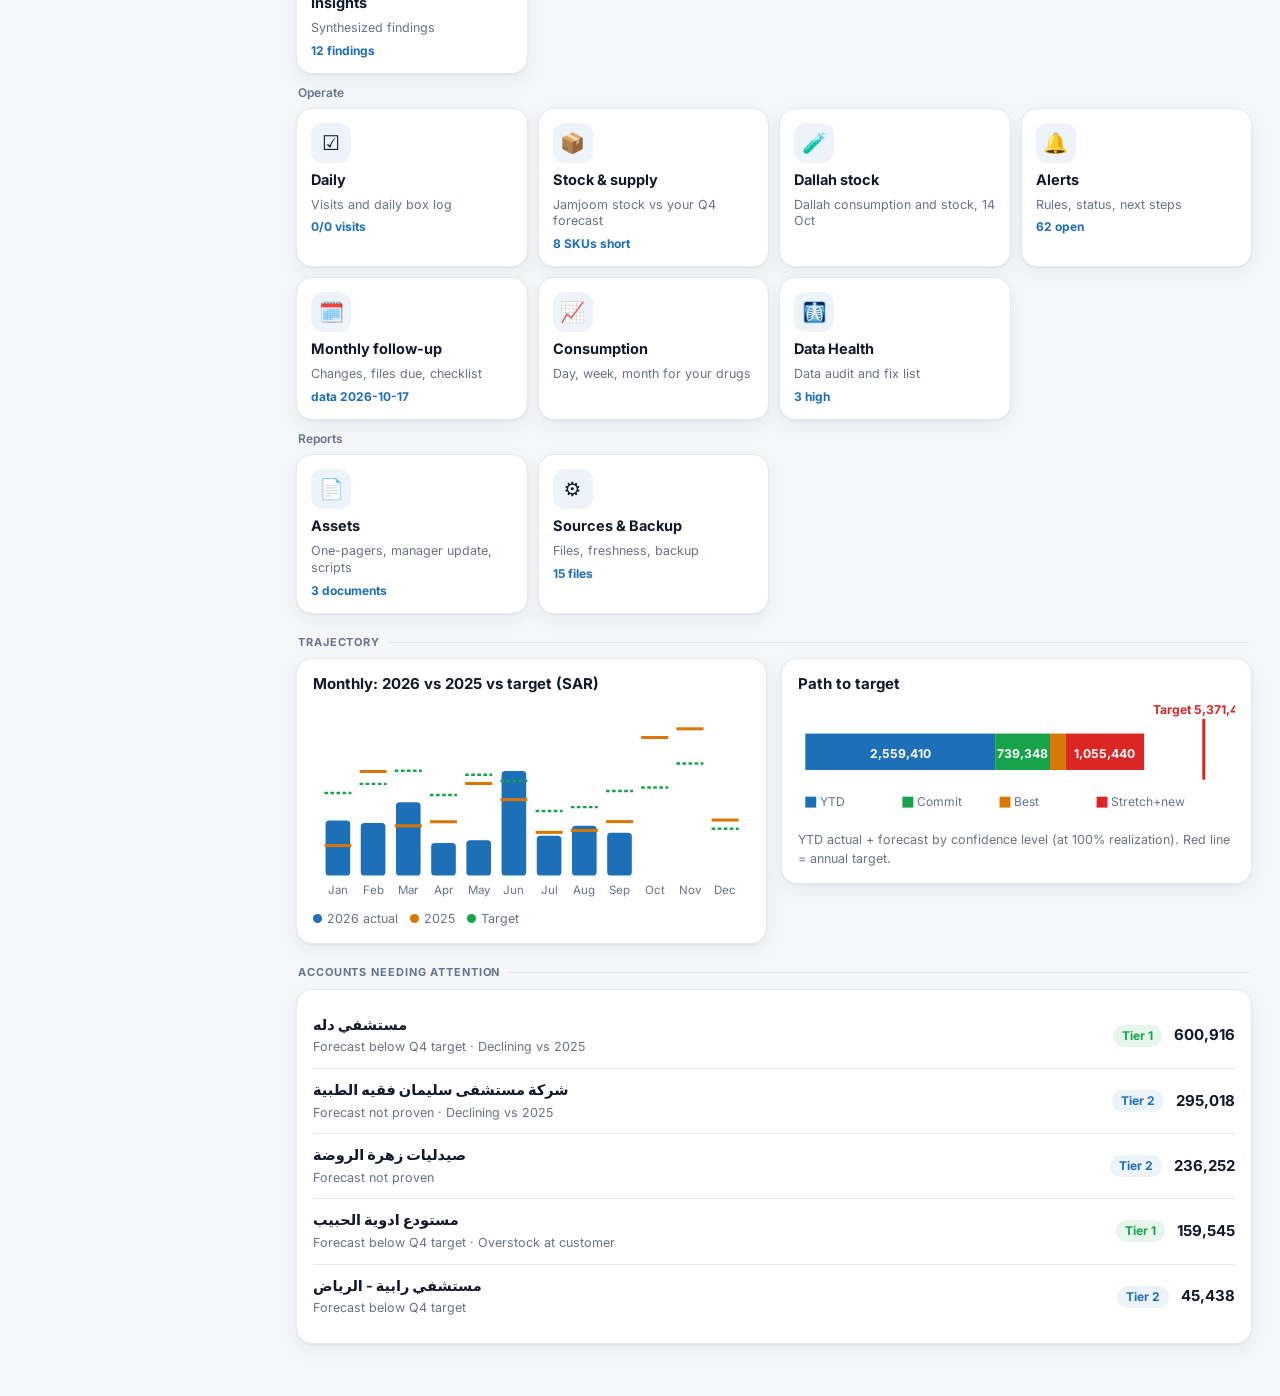
==== commit e184ed88: "Forecast status by account (25 Oct file) + alerts for NO / payment issue Co-Authored-By: Claude Sonn" ====
--- a/index.html
+++ b/index.html
@@ -170,7 +170,7 @@
 const JJ={"date":"2026-10-04","rows":[{"c":24900,"d":"ACILOC 20 MG CAP, 14 'S","p":45.95,"wh":57325,"ph":17734,"tr":288,"rt":18022,"tot":75347,"s30":12276,"s60":24530,"m":"JAMJOOM","b":"Aciloc","l":"GIT 1"},{"c":16833,"d":"ACILOC 40 MG CAP, 14 'S","p":61.0,"wh":3603,"ph":1460,"tr":7,"rt":1467,"tot":5070,"s30":843,"s60":1830,"m":"JAMJOOM","b":"Aciloc","l":"GIT 1"},{"c":5157,"d":"ACRETIN 0.025 % CREAM, 30 GM","p":18.85,"wh":1451,"ph":1009,"tr":12,"rt":1021,"tot":2472,"s30":494,"s60":930,"m":"JAMJOOM","b":"","l":""},{"c":1225,"d":"ACRETIN 0.05 % CREAM, 30 GM","p":19.5,"wh":3993,"ph":2102,"tr":25,"rt":2127,"tot":6120,"s30":1157,"s60":2253,"m":"JAMJOOM","b":"","l":""},{"c":90941,"d":"ACRETIN C 30 GM GEL","p":33.8,"wh":154,"ph":410,"tr":2,"rt":412,"tot":566,"s30":76,"s60":144,"m":"JAMJOOM","b":"","l":""},{"c":95937,"d":"ADZOY 0.1 & 2.5 % GEL 30 GM","p":25.55,"wh":0,"ph":33,"tr":1,"rt":34,"tot":34,"s30":6,"s60":12,"m":"JAMJOOM","b":"","l":""},{"c":95938,"d":"ADZOY 0.3 & 2.5 % GEL 30 GM","p":76.8,"wh":15,"ph":222,"tr":2,"rt":224,"tot":239,"s30":21,"s60":39,"m":"JAMJOOM","b":"","l":""},{"c":31606,"d":"ALENDRO 70 MG TAB, 4 'S","p":43.65,"wh":434,"ph":762,"tr":8,"rt":770,"tot":1204,"s30":170,"s60":330,"m":"JAMJOOM","b":"","l":""},{"c":16827,"d":"AMVASC 10 MG CAP, 30 'S","p":64.4,"wh":3932,"ph":2648,"tr":28,"rt":2676,"tot":6608,"s30":1264,"s60":2625,"m":"JAMJOOM","b":"","l":""},{"c":16828,"d":"AMVASC 2.5 MG CAP,30 'S","p":27.45,"wh":118,"ph":374,"tr":6,"rt":380,"tot":498,"s30":37,"s60":73,"m":"JAMJOOM","b":"","l":""},{"c":16826,"d":"AMVASC 5 MG CAP, 30 'S","p":53.35,"wh":785,"ph":767,"tr":4,"rt":771,"tot":1556,"s30":247,"s60":460,"m":"JAMJOOM","b":"","l":""},{"c":70809,"d":"ARENA 150MG TAB, 30's","p":45.95,"wh":69,"ph":378,"tr":2,"rt":380,"tot":449,"s30":54,"s60":124,"m":"JAMJOOM","b":"","l":""},{"c":70810,"d":"ARENA 300MG TAB, 30's","p":58.9,"wh":136,"ph":317,"tr":1,"rt":318,"tot":454,"s30":50,"s60":95,"m":"JAMJOOM","b":"","l":""},{"c":88459,"d":"ARENA PLUS 150MG/12.5MG TAB 30'S","p":45.8,"wh":0,"ph":101,"tr":0,"rt":101,"tot":101,"s30":12,"s60":30,"m":"JAMJOOM","b":"","l":""},{"c":88457,"d":"ARENA PLUS 300MG/12.5MG TAB 30'S","p":55.95,"wh":0,"ph":23,"tr":0,"rt":23,"tot":23,"s30":4,"s60":7,"m":"JAMJOOM","b":"","l":""},{"c":29882,"d":"ASTATIN 10 MG TAB, 30 'S","p":43.45,"wh":1938,"ph":683,"tr":29,"rt":712,"tot":2650,"s30":651,"s60":749,"m":"JAMJOOM","b":"","l":""},{"c":29883,"d":"ASTATIN 20 MG TAB,30 'S","p":43.45,"wh":3299,"ph":750,"tr":7,"rt":757,"tot":4056,"s30":118,"s60":246,"m":"JAMJOOM","b":"","l":""},{"c":29884,"d":"ASTATIN 40 MG TAB, 30 'S","p":86.9,"wh":457,"ph":166,"tr":0,"rt":166,"tot":623,"s30":26,"s60":61,"m":"JAMJOOM","b":"","l":""},{"c":26258,"d":"AZI-ONCE 200 MG SUSP, 15 ML","p":24.6,"wh":1649,"ph":928,"tr":7,"rt":935,"tot":2584,"s30":582,"s60":853,"m":"JAMJOOM","b":"Azi-Once","l":"General 2"},{"c":26259,"d":"AZI-ONCE 200 MG SUSP, 22.5 ML","p":33.7,"wh":396,"ph":673,"tr":9,"rt":682,"tot":1078,"s30":118,"s60":170,"m":"JAMJOOM","b":"Azi-Once","l":"General 2"},{"c":26996,"d":"AZI-ONCE 200 MG SUSP, 30 ML","p":43.6,"wh":2321,"ph":959,"tr":12,"rt":971,"tot":3292,"s30":468,"s60":795,"m":"JAMJOOM","b":"Azi-Once","l":"General 2"},{"c":11083,"d":"AZI-ONCE 250 MG CAP, 6 'S","p":50.65,"wh":18890,"ph":6464,"tr":33,"rt":6497,"tot":25387,"s30":7179,"s60":14424,"m":"JAMJOOM","b":"Azi-Once","l":"General 2"},{"c":90938,"d":"BETAVERT 16 MG TAB 30'S","p":23.0,"wh":719,"ph":417,"tr":1,"rt":418,"tot":1137,"s30":377,"s60":821,"m":"JAMJOOM","b":"Betavert","l":"Non-Promoted"},{"c":90939,"d":"BETAVERT 24 MG TAB 30'S","p":24.3,"wh":46,"ph":297,"tr":0,"rt":297,"tot":343,"s30":46,"s60":92,"m":"JAMJOOM","b":"Betavert","l":"Non-Promoted"},{"c":90937,"d":"BETAVERT 8 MG TAB 30'S","p":13.6,"wh":0,"ph":13,"tr":0,"rt":13,"tot":13,"s30":1,"s60":4,"m":"JAMJOOM","b":"Betavert","l":"Non-Promoted"},{"c":8086,"d":"BETAZOL CREAM , 30 GM","p":16.3,"wh":324,"ph":586,"tr":15,"rt":601,"tot":925,"s30":153,"s60":285,"m":"JAMJOOM","b":"","l":""},{"c":93595,"d":"CARTIMOV 50 MG CAP 20'S","p":37.3,"wh":30,"ph":135,"tr":0,"rt":135,"tot":165,"s30":27,"s60":49,"m":"JAMJOOM","b":"Cartimov","l":"Pain & Antiinflamtory"},{"c":11570,"d":"CIPROXEN 250 MG TAB, 10 'S","p":30.65,"wh":4,"ph":154,"tr":2,"rt":156,"tot":160,"s30":5,"s60":11,"m":"JAMJOOM","b":"Ciproxen","l":"General 1"},{"c":11490,"d":"CIPROXEN 500 MG TAB, 10 'S","p":54.25,"wh":1521,"ph":1242,"tr":16,"rt":1258,"tot":2779,"s30":490,"s60":918,"m":"JAMJOOM","b":"Ciproxen","l":"General 1"},{"c":15897,"d":"CIPROXEN 750 MG TAB, 10 'S","p":80.15,"wh":159,"ph":590,"tr":1,"rt":591,"tot":750,"s30":70,"s60":136,"m":"JAMJOOM","b":"Ciproxen","l":"General 1"},{"c":13767,"d":"CLARA 10 MG TAB, 10 'S","p":17.65,"wh":2991,"ph":1575,"tr":38,"rt":1613,"tot":4604,"s30":912,"s60":1602,"m":"JAMJOOM","b":"Clara","l":"General 2"},{"c":11587,"d":"CLARA CHILDREN SYRUP,100 ML","p":17.65,"wh":3468,"ph":1569,"tr":58,"rt":1627,"tot":5095,"s30":1409,"s60":1860,"m":"JAMJOOM","b":"Clara","l":"General 2"},{"c":93585,"d":"DAPAZIN 10 MG TAB 30'S","p":153.1,"wh":160,"ph":324,"tr":1,"rt":325,"tot":485,"s30":59,"s60":131,"m":"JAMJOOM","b":"","l":""},{"c":93584,"d":"DAPAZIN 5 MG TAB 30'S","p":153.1,"wh":13,"ph":45,"tr":0,"rt":45,"tot":58,"s30":7,"s60":14,"m":"JAMJOOM","b":"","l":""},{"c":71400,"d":"DESLOR 5MG 20 TAB'S","p":23.3,"wh":2653,"ph":2729,"tr":34,"rt":2763,"tot":5416,"s30":1806,"s60":4029,"m":"JAMJOOM","b":"Deslor","l":"General 2"},{"c":21898,"d":"DOMPY 0.1% ORAL SUSP, 200ML","p":19.0,"wh":3392,"ph":1810,"tr":23,"rt":1833,"tot":5225,"s30":733,"s60":1493,"m":"JAMJOOM","b":"Dompy","l":"Non-Promoted"},{"c":21897,"d":"DOMPY 10MG TAB, 30's","p":16.25,"wh":9823,"ph":4116,"tr":126,"rt":4242,"tot":14065,"s30":2583,"s60":5284,"m":"JAMJOOM","b":"Dompy","l":"Non-Promoted"},{"c":21380,"d":"DURACAN 150MG CAP,1's","p":19.45,"wh":5600,"ph":3302,"tr":38,"rt":3340,"tot":8940,"s30":1647,"s60":3161,"m":"JAMJOOM","b":"","l":""},{"c":21381,"d":"ELICA 0.1% OINTMENT, 30G","p":18.0,"wh":933,"ph":820,"tr":16,"rt":836,"tot":1769,"s30":226,"s60":466,"m":"JAMJOOM","b":"","l":""},{"c":11447,"d":"ELICA CREAM, 30G","p":19.2,"wh":9989,"ph":4639,"tr":124,"rt":4763,"tot":14752,"s30":2538,"s60":4963,"m":"JAMJOOM","b":"","l":""},{"c":11583,"d":"ELICA M CREAM, 30G","p":30.35,"wh":9073,"ph":4307,"tr":115,"rt":4422,"tot":13495,"s30":2491,"s60":5191,"m":"JAMJOOM","b":"","l":""},{"c":23612,"d":"ELICASAL OINTMENT, 30G","p":25.55,"wh":336,"ph":594,"tr":9,"rt":603,"tot":939,"s30":103,"s60":224,"m":"JAMJOOM","b":"","l":""},{"c":87026,"d":"ERECTA 100MG TAB, 4'S","p":48.55,"wh":4421,"ph":2100,"tr":48,"rt":2148,"tot":6569,"s30":1030,"s60":2089,"m":"JAMJOOM","b":"Erecta","l":"Non-Promoted"},{"c":73890,"d":"ERECTA 50MG TAB, 4'S","p":48.55,"wh":332,"ph":442,"tr":17,"rt":459,"tot":791,"s30":97,"s60":197,"m":"JAMJOOM","b":"Erecta","l":"Non-Promoted"},{"c":4371,"d":"EUCARBON TAB, 30's","p":23.45,"wh":1917,"ph":1963,"tr":14,"rt":1977,"tot":3894,"s30":738,"s60":1421,"m":"JAMJOOM","b":"","l":""},{"c":67892,"d":"FAST-FLAM 50 MG 20 TAB","p":26.95,"wh":1095,"ph":1758,"tr":15,"rt":1773,"tot":2868,"s30":657,"s60":1212,"m":"JAMJOOM","b":"","l":""},{"c":88452,"d":"FENSOLIN 5MG F.C. TAB 30'S","p":84.7,"wh":22,"ph":246,"tr":0,"rt":246,"tot":268,"s30":24,"s60":44,"m":"JAMJOOM","b":"Fensolin","l":"General 1"},{"c":67233,"d":"FEROTON 20MG/MI 5X5ML AMP","p":84.6,"wh":0,"ph":27,"tr":0,"rt":27,"tot":27,"s30":1,"s60":8,"m":"JAMJOOM","b":"Feroton","l":"Non-Promoted"},{"c":21383,"d":"FIXIT 150MG CAP, 28's","p":52.4,"wh":1,"ph":91,"tr":0,"rt":91,"tot":92,"s30":47,"s60":100,"m":"JAMJOOM","b":"","l":""},{"c":7879,"d":"FUSIBACT CREAM, 15G","p":8.25,"wh":6973,"ph":3086,"tr":93,"rt":3179,"tot":10152,"s30":1789,"s60":3599,"m":"JAMJOOM","b":"","l":""},{"c":7878,"d":"FUSIBACT OINTMENT, 15G","p":8.15,"wh":199,"ph":530,"tr":2,"rt":532,"tot":731,"s30":76,"s60":169,"m":"JAMJOOM","b":"","l":""},{"c":80992,"d":"FUSIBACT OINTMENT, 30 G","p":16.3,"wh":2713,"ph":1253,"tr":5,"rt":1258,"tot":3971,"s30":531,"s60":1073,"m":"JAMJOOM","b":"","l":""},{"c":9698,"d":"FUSIBACT-B CREAM, 15G","p":12.9,"wh":1863,"ph":1107,"tr":7,"rt":1114,"tot":2977,"s30":386,"s60":737,"m":"JAMJOOM","b":"","l":""},{"c":93802,"d":"FUSIBACT-B CREAM, 30 GM","p":25.8,"wh":5499,"ph":2588,"tr":19,"rt":2607,"tot":8106,"s30":1283,"s60":2550,"m":"JAMJOOM","b":"","l":""},{"c":88454,"d":"HEPAFORM 150MG SOFTGEL CAP 60'S","p":69.0,"wh":44,"ph":194,"tr":0,"rt":194,"tot":238,"s30":28,"s60":55,"m":"JAMJOOM","b":"Hepaform","l":"Non-Promoted"},{"c":70127,"d":"HIQUIN 2% TUBE 30 G","p":23.0,"wh":101,"ph":453,"tr":5,"rt":458,"tot":559,"s30":41,"s60":93,"m":"JAMJOOM","b":"","l":""},{"c":70128,"d":"HIQUIN 4% TUBE 30 G","p":29.25,"wh":1286,"ph":1018,"tr":9,"rt":1027,"tot":2313,"s30":368,"s60":712,"m":"JAMJOOM","b":"","l":""},{"c":89382,"d":"JP TRIPLEX B TAB 30'S","p":19.8,"wh":7252,"ph":4675,"tr":71,"rt":4746,"tot":11998,"s30":748,"s60":1558,"m":"JAMJOOM","b":"Triplex-B","l":"GIT 1"},{"c":78798,"d":"LAMIFEN 250 MG 7 TAB","p":34.4,"wh":34,"ph":333,"tr":2,"rt":335,"tot":369,"s30":28,"s60":49,"m":"JAMJOOM","b":"","l":""},{"c":16834,"d":"LAMIFEN 250 MG TAB, 14 'S","p":68.85,"wh":495,"ph":726,"tr":11,"rt":737,"tot":1232,"s30":134,"s60":262,"m":"JAMJOOM","b":"","l":""},{"c":25560,"d":"LAMIFEN CREAM, 15 GM","p":19.5,"wh":3132,"ph":2032,"tr":16,"rt":2048,"tot":5180,"s30":927,"s60":1773,"m":"JAMJOOM","b":"","l":""},{"c":90943,"d":"LEVOZAL 0.5 MG/ML SYRP 200 ML","p":28.5,"wh":398,"ph":1008,"tr":4,"rt":1012,"tot":1410,"s30":214,"s60":317,"m":"JAMJOOM","b":"","l":""},{"c":71285,"d":"LEVOZAL 5MG 20 TAB","p":20.5,"wh":1007,"ph":1192,"tr":17,"rt":1209,"tot":2216,"s30":322,"s60":608,"m":"JAMJOOM","b":"","l":""},{"c":88466,"d":"LICAN CREAM 30GM","p":58.8,"wh":976,"ph":1038,"tr":20,"rt":1058,"tot":2034,"s30":304,"s60":632,"m":"JAMJOOM","b":"","l":""},{"c":33994,"d":"LINDUETO XR 2.5/1000 MG TAB 28'S","p":75.35,"wh":1,"ph":146,"tr":0,"rt":146,"tot":147,"s30":1,"s60":1,"m":"JAMJOOM","b":"","l":""},{"c":33995,"d":"LINDUETO XR 5/1000 MG TAB 28'S","p":119.6,"wh":1,"ph":147,"tr":0,"rt":147,"tot":148,"s30":0,"s60":0,"m":"JAMJOOM","b":"","l":""},{"c":95101,"d":"LINTRA 5 MG F.C TAB 30'S","p":94.8,"wh":2038,"ph":1005,"tr":5,"rt":1010,"tot":3048,"s30":82,"s60":173,"m":"JAMJOOM","b":"","l":""},{"c":27530,"d":"LISINO 10 MG TAB, 30 'S","p":27.85,"wh":413,"ph":492,"tr":2,"rt":494,"tot":907,"s30":97,"s60":229,"m":"JAMJOOM","b":"","l":""},{"c":27531,"d":"LISINO 20 MG TAB, 30 'S","p":47.5,"wh":16,"ph":61,"tr":0,"rt":61,"tot":77,"s30":15,"s60":25,"m":"JAMJOOM","b":"","l":""},{"c":27529,"d":"LISINO 5 MG TAB, 30 'S","p":16.85,"wh":470,"ph":605,"tr":2,"rt":607,"tot":1077,"s30":132,"s60":269,"m":"JAMJOOM","b":"","l":""},{"c":67238,"d":"MAXIM 400 MG 5 TAB","p":61.05,"wh":175,"ph":432,"tr":2,"rt":434,"tot":609,"s30":54,"s60":105,"m":"JAMJOOM","b":"Maxim","l":"GIT 2"},{"c":67239,"d":"MAXIM 400 MG 7 TAB","p":80.4,"wh":381,"ph":470,"tr":3,"rt":473,"tot":854,"s30":75,"s60":166,"m":"JAMJOOM","b":"Maxim","l":"GIT 2"},{"c":18445,"d":"MEVA 135 MG TAB, 30 'S","p":15.8,"wh":3881,"ph":1667,"tr":26,"rt":1693,"tot":5574,"s30":966,"s60":1765,"m":"JAMJOOM","b":"Meva","l":"GIT 2"},{"c":95939,"d":"MEVA SR 200 MG CAP 30'S","p":40.9,"wh":1876,"ph":1243,"tr":8,"rt":1251,"tot":3127,"s30":669,"s60":1411,"m":"JAMJOOM","b":"Meva","l":"GIT 2"},{"c":94415,"d":"OLNEDA 20/10MG FC TAB 30's","p":67.6,"wh":2,"ph":21,"tr":0,"rt":21,"tot":23,"s30":1,"s60":1,"m":"JAMJOOM","b":"","l":""},{"c":94414,"d":"OLNEDA 20/5MG FC TAB 30's","p":54.9,"wh":12,"ph":97,"tr":0,"rt":97,"tot":109,"s30":15,"s60":22,"m":"JAMJOOM","b":"","l":""},{"c":94417,"d":"OLNEDA 40/10MG FC TAB 30's","p":77.0,"wh":0,"ph":96,"tr":0,"rt":96,"tot":96,"s30":3,"s60":7,"m":"JAMJOOM","b":"","l":""},{"c":94416,"d":"OLNEDA 40/5MG FC TAB 30's","p":71.75,"wh":5,"ph":87,"tr":0,"rt":87,"tot":92,"s30":8,"s60":12,"m":"JAMJOOM","b":"","l":""},{"c":90932,"d":"OLSAR 20 MG TAB 28'S","p":50.35,"wh":1,"ph":54,"tr":0,"rt":54,"tot":55,"s30":9,"s60":17,"m":"JAMJOOM","b":"","l":""},{"c":90933,"d":"OLSAR 40 MG TAB 28'S","p":67.1,"wh":3,"ph":31,"tr":0,"rt":31,"tot":34,"s30":1,"s60":1,"m":"JAMJOOM","b":"","l":""},{"c":90934,"d":"OLSAR PLUS 20/12.5 MG TAB 28'S","p":53.3,"wh":1,"ph":13,"tr":0,"rt":13,"tot":14,"s30":1,"s60":3,"m":"JAMJOOM","b":"","l":""},{"c":90935,"d":"OLSAR PLUS 40/12.5 MG TAB 28'S","p":70.9,"wh":2,"ph":13,"tr":1,"rt":14,"tot":16,"s30":1,"s60":2,"m":"JAMJOOM","b":"","l":""},{"c":90936,"d":"OLSAR PLUS 40/25 MG TAB 28'S","p":70.9,"wh":0,"ph":4,"tr":0,"rt":4,"tot":4,"s30":0,"s60":0,"m":"JAMJOOM","b":"","l":""},{"c":33402,"d":"OSELTA 75 MG CAP, 10's","p":79.85,"wh":74,"ph":352,"tr":0,"rt":352,"tot":426,"s30":35,"s60":49,"m":"JAMJOOM","b":"Oselta","l":"Non-Promoted"},{"c":93586,"d":"PEXAPAN 2.5 MG TAB 60'S","p":231.0,"wh":168,"ph":70,"tr":0,"rt":70,"tot":238,"s30":64,"s60":123,"m":"JAMJOOM","b":"","l":""},{"c":93587,"d":"PEXAPAN 5 MG TAB 60'S","p":231.0,"wh":195,"ph":79,"tr":0,"rt":79,"tot":274,"s30":63,"s60":114,"m":"JAMJOOM","b":"","l":""},{"c":88447,"d":"PILOCIN 30 GM CREAM","p":15.0,"wh":1226,"ph":817,"tr":15,"rt":832,"tot":2058,"s30":279,"s60":513,"m":"JAMJOOM","b":"Pilocin","l":"Non-Promoted"},{"c":88451,"d":"PRIMA D3 10000IU SOFTGEL CAP 30'S","p":19.25,"wh":398,"ph":657,"tr":10,"rt":667,"tot":1065,"s30":167,"s60":321,"m":"JAMJOOM","b":"PRIMA","l":"Pain & Antiinflamtory"},{"c":93583,"d":"PRIMA D3 5000 IU SOFTGEL CAP 60'S","p":33.0,"wh":643,"ph":663,"tr":6,"rt":669,"tot":1312,"s30":282,"s60":468,"m":"JAMJOOM","b":"PRIMA","l":"Pain & Antiinflamtory"},{"c":88450,"d":"PRIMA D3 50000IU SOFTGEL CAP 30'S","p":96.1,"wh":2346,"ph":2431,"tr":13,"rt":2444,"tot":4790,"s30":880,"s60":1630,"m":"JAMJOOM","b":"PRIMA","l":"Pain & Antiinflamtory"},{"c":98416,"d":"PROPY SYRUP 125 ML","p":56.5,"wh":0,"ph":576,"tr":0,"rt":576,"tot":576,"s30":5,"s60":5,"m":"JAMJOOM","b":"","l":""},{"c":90931,"d":"RAVIXA 75 MG TAB 30'S","p":158.0,"wh":29,"ph":101,"tr":3,"rt":104,"tot":133,"s30":14,"s60":38,"m":"JAMJOOM","b":"","l":""},{"c":12964,"d":"RELAXON 250MG CAP, 30's","p":27.75,"wh":14104,"ph":5835,"tr":124,"rt":5959,"tot":20063,"s30":3498,"s60":6645,"m":"JAMJOOM","b":"Relaxon","l":"General 1"},{"c":90940,"d":"RELAXON FORT 500 MG TAB 30'S","p":24.3,"wh":1183,"ph":1024,"tr":1,"rt":1025,"tot":2208,"s30":386,"s60":918,"m":"JAMJOOM","b":"Relaxon","l":"General 1"},{"c":4360,"d":"SALIBET OINT, 30G","p":14.4,"wh":1190,"ph":1000,"tr":29,"rt":1029,"tot":2219,"s30":363,"s60":678,"m":"JAMJOOM","b":"","l":""},{"c":67236,"d":"SELECTA 10 MG 30 F.C. TAB","p":33.6,"wh":6,"ph":62,"tr":0,"rt":62,"tot":68,"s30":8,"s60":18,"m":"JAMJOOM","b":"","l":""},{"c":67234,"d":"SELECTA 2.5MG 30 F.C. TAB","p":18.55,"wh":362,"ph":626,"tr":9,"rt":635,"tot":997,"s30":141,"s60":298,"m":"JAMJOOM","b":"","l":""},{"c":67235,"d":"SELECTA 5MG 30 F.C. TAB","p":27.75,"wh":497,"ph":789,"tr":11,"rt":800,"tot":1297,"s30":152,"s60":275,"m":"JAMJOOM","b":"","l":""},{"c":67237,"d":"SELECTA PLUS 5MG/12.5MG 20 F.C. TAB","p":19.55,"wh":205,"ph":299,"tr":1,"rt":300,"tot":505,"s30":32,"s60":72,"m":"JAMJOOM","b":"","l":""},{"c":29257,"d":"SIMVA 10 MG TAB, 30's","p":56.9,"wh":87,"ph":277,"tr":0,"rt":277,"tot":364,"s30":16,"s60":31,"m":"JAMJOOM","b":"","l":""},{"c":29259,"d":"SIMVA 40 MG TAB, 30's","p":65.15,"wh":1,"ph":25,"tr":0,"rt":25,"tot":26,"s30":2,"s60":4,"m":"JAMJOOM","b":"","l":""},{"c":29258,"d":"SIMVA20 MG TAB, 30's","p":56.9,"wh":124,"ph":269,"tr":0,"rt":269,"tot":393,"s30":37,"s60":65,"m":"JAMJOOM","b":"","l":""},{"c":96082,"d":"SITAGEN 100 MG TAB 30'S","p":90.2,"wh":8,"ph":28,"tr":0,"rt":28,"tot":36,"s30":3,"s60":6,"m":"JAMJOOM","b":"","l":""},{"c":96081,"d":"SITAGEN 50 MG TAB 30'S","p":74.4,"wh":1,"ph":15,"tr":0,"rt":15,"tot":16,"s30":0,"s60":0,"m":"JAMJOOM","b":"","l":""},{"c":97022,"d":"SITAVIC 50/ 1000 MG TAB 56'S","p":91.2,"wh":78,"ph":92,"tr":0,"rt":92,"tot":170,"s30":34,"s60":88,"m":"JAMJOOM","b":"","l":""},{"c":97021,"d":"SITAVIC 50/ 850 MG TAB 56'S","p":88.0,"wh":63,"ph":100,"tr":0,"rt":100,"tot":163,"s30":21,"s60":44,"m":"JAMJOOM","b":"","l":""},{"c":32704,"d":"SURECURE 0.1% GEL, 30 GM","p":18.05,"wh":286,"ph":297,"tr":2,"rt":299,"tot":585,"s30":102,"s60":186,"m":"JAMJOOM","b":"","l":""},{"c":88462,"d":"TORICOX 120MG F.C. TAB 10'S","p":15.75,"wh":7,"ph":16,"tr":0,"rt":16,"tot":23,"s30":2,"s60":7,"m":"JAMJOOM","b":"Toricox","l":"Non-Promoted"},{"c":90942,"d":"TRIOLITE CREAM 30 GM","p":63.1,"wh":1153,"ph":668,"tr":8,"rt":676,"tot":1829,"s30":186,"s60":378,"m":"JAMJOOM","b":"","l":""},{"c":95137,"d":"URAGO 40 MG F.C TAB 30'S","p":90.1,"wh":92,"ph":120,"tr":0,"rt":120,"tot":212,"s30":43,"s60":75,"m":"JAMJOOM","b":"Urago","l":"Pain & Antiinflamtory"},{"c":95138,"d":"URAGO 80 MG F.C TAB 30'S","p":90.1,"wh":628,"ph":383,"tr":0,"rt":383,"tot":1011,"s30":231,"s60":302,"m":"JAMJOOM","b":"Urago","l":"Pain & Antiinflamtory"},{"c":94378,"d":"VILDUS 50 MG 30 TAB","p":33.25,"wh":0,"ph":7,"tr":0,"rt":7,"tot":7,"s30":0,"s60":0,"m":"JAMJOOM","b":"","l":""},{"c":94379,"d":"VILDUS 50 MG 60 TAB","p":66.5,"wh":2,"ph":7,"tr":0,"rt":7,"tot":9,"s30":2,"s60":4,"m":"JAMJOOM","b":"","l":""},{"c":93590,"d":"VITTORIA HCT 10/160/25 MG TAB 28'S","p":54.15,"wh":0,"ph":38,"tr":0,"rt":38,"tot":38,"s30":3,"s60":6,"m":"JAMJOOM","b":"","l":""},{"c":93588,"d":"VITTORIA HCT 5/160/12.5 MG TAB 28'S","p":46.35,"wh":5,"ph":150,"tr":0,"rt":150,"tot":155,"s30":11,"s60":27,"m":"JAMJOOM","b":"","l":""},{"c":93589,"d":"VITTORIA HCT 5/160/25 MG TAB 28'S","p":46.35,"wh":0,"ph":13,"tr":0,"rt":13,"tot":13,"s30":0,"s60":0,"m":"JAMJOOM","b":"","l":""},{"c":93593,"d":"VITTORIA 10/160 MG TAB 28'S","p":62.9,"wh":0,"ph":19,"tr":0,"rt":19,"tot":19,"s30":3,"s60":3,"m":"JAMJOOM","b":"","l":""},{"c":93591,"d":"VITTORIA 5/160 MG TAB 28'S","p":56.85,"wh":2,"ph":25,"tr":1,"rt":26,"tot":28,"s30":2,"s60":3,"m":"JAMJOOM","b":"","l":""},{"c":16824,"d":"VOLTIC 50MG TAB, 20's","p":18.95,"wh":696,"ph":606,"tr":8,"rt":614,"tot":1310,"s30":183,"s60":332,"m":"JAMJOOM","b":"Voltic","l":"Non-Promoted"},{"c":22867,"d":"VOLTIC 75 MG/3ML AMP, 5's","p":26.1,"wh":0,"ph":184,"tr":0,"rt":184,"tot":184,"s30":27,"s60":42,"m":"JAMJOOM","b":"Voltic","l":"Non-Promoted"},{"c":67240,"d":"VOLTIC-D 50MG 20 DISP. TAB","p":26.6,"wh":1010,"ph":607,"tr":5,"rt":612,"tot":1622,"s30":1241,"s60":3690,"m":"JAMJOOM","b":"","l":""},{"c":87245,"d":"W-AMVASC 10 MG CAP 30'S","p":64.4,"wh":0,"ph":3,"tr":0,"rt":3,"tot":3,"s30":0,"s60":0,"m":"JAMJOOM","b":"","l":""},{"c":97181,"d":"W-JP TRIPLEX B TAB 30'S","p":19.8,"wh":0,"ph":807,"tr":33,"rt":840,"tot":840,"s30":842,"s60":2888,"m":"JAMJOOM","b":"Triplex-B","l":"GIT 1"},{"c":88455,"d":"YOCAIR 10MG F.C.TAB 30'S","p":71.45,"wh":0,"ph":64,"tr":0,"rt":64,"tot":64,"s30":2,"s60":4,"m":"JAMJOOM","b":"Yocair","l":"General 2"},{"c":88456,"d":"YOCAIR 5MG F.C.TAB 30'S","p":64.3,"wh":2,"ph":21,"tr":0,"rt":21,"tot":23,"s30":0,"s60":0,"m":"JAMJOOM","b":"Yocair","l":"General 2"},{"c":88463,"d":"ZORON 2MG/ML INJECTION 4 ML 5'S","p":141.6,"wh":6,"ph":79,"tr":0,"rt":79,"tot":85,"s30":7,"s60":12,"m":"JAMJOOM","b":"Zoron","l":"GIT 2"},{"c":93597,"d":"ZORON 4 MG TAB 10'S","p":100.8,"wh":1198,"ph":592,"tr":6,"rt":598,"tot":1796,"s30":397,"s60":891,"m":"JAMJOOM","b":"Zoron","l":"GIT 2"},{"c":93598,"d":"ZORON 8 MG TAB 10'S","p":145.05,"wh":334,"ph":447,"tr":3,"rt":450,"tot":784,"s30":106,"s60":233,"m":"JAMJOOM","b":"Zoron","l":"GIT 2"},{"c":90947,"d":"ALEVIO 100 MG TAB 60'S","p":93.75,"wh":5,"ph":0,"tr":0,"rt":0,"tot":5,"s30":0,"s60":4,"m":"JAMJOOM CNS","b":"","l":""},{"c":90946,"d":"ALEVIO 25 MG TAB 60'S","p":25.3,"wh":2,"ph":38,"tr":0,"rt":38,"tot":40,"s30":0,"s60":0,"m":"JAMJOOM CNS","b":"","l":""},{"c":80039,"d":"LAVIE 100 MG ORAL SOLUTION 150 ML","p":92.9,"wh":9,"ph":28,"tr":0,"rt":28,"tot":37,"s30":13,"s60":21,"m":"JAMJOOM CNS","b":"","l":""},{"c":80038,"d":"LAVIE 1000 MG TAB 30's","p":152.45,"wh":6,"ph":12,"tr":0,"rt":12,"tot":18,"s30":0,"s60":2,"m":"JAMJOOM CNS","b":"","l":""},{"c":80037,"d":"LAVIE 500 MG TAB 30's","p":83.95,"wh":203,"ph":374,"tr":15,"rt":389,"tot":592,"s30":79,"s60":147,"m":"JAMJOOM CNS","b":"","l":""},{"c":80040,"d":"MEMAXIA 10 MG TAB 30's","p":91.1,"wh":363,"ph":485,"tr":6,"rt":491,"tot":854,"s30":134,"s60":251,"m":"JAMJOOM CNS","b":"","l":""},{"c":88620,"d":"SEQUIT 100 MG 30 TAB","p":34.15,"wh":2240,"ph":1602,"tr":7,"rt":1609,"tot":3849,"s30":923,"s60":1733,"m":"JAMJOOM CNS","b":"","l":""},{"c":88621,"d":"SEQUIT 200 MG 30 TAB","p":68.35,"wh":644,"ph":789,"tr":16,"rt":805,"tot":1449,"s30":314,"s60":563,"m":"JAMJOOM CNS","b":"","l":""},{"c":88619,"d":"SEQUIT 25 MG 30 TAB","p":29.95,"wh":2394,"ph":1474,"tr":78,"rt":1552,"tot":3946,"s30":835,"s60":1466,"m":"JAMJOOM CNS","b":"","l":""},{"c":88622,"d":"SEQUIT 300 MG 30 TAB","p":102.55,"wh":337,"ph":435,"tr":11,"rt":446,"tot":783,"s30":131,"s60":275,"m":"JAMJOOM CNS","b":"","l":""},{"c":80035,"d":"SETAPRO 10 MG TAB 30's","p":46.6,"wh":122,"ph":521,"tr":0,"rt":521,"tot":643,"s30":237,"s60":453,"m":"JAMJOOM CNS","b":"","l":""},{"c":80036,"d":"SETAPRO 20 MG TAB 30's","p":93.25,"wh":80,"ph":348,"tr":3,"rt":351,"tot":431,"s30":86,"s60":196,"m":"JAMJOOM CNS","b":"","l":""},{"c":88627,"d":"SUMAREX 100 MG 2 TAB","p":40.35,"wh":2,"ph":88,"tr":0,"rt":88,"tot":90,"s30":7,"s60":17,"m":"JAMJOOM CNS","b":"","l":""},{"c":88628,"d":"SUMAREX 100 MG 6 TAB","p":104.15,"wh":580,"ph":739,"tr":8,"rt":747,"tot":1327,"s30":225,"s60":442,"m":"JAMJOOM CNS","b":"","l":""},{"c":88625,"d":"SUMAREX 50 MG 2 TAB","p":30.2,"wh":6,"ph":142,"tr":0,"rt":142,"tot":148,"s30":18,"s60":34,"m":"JAMJOOM CNS","b":"","l":""},{"c":88626,"d":"SUMAREX 50 MG 6 TAB","p":79.4,"wh":812,"ph":760,"tr":2,"rt":762,"tot":1574,"s30":199,"s60":349,"m":"JAMJOOM CNS","b":"","l":""},{"c":90944,"d":"TAZMERON 15 MG TAB 30'S","p":39.2,"wh":1098,"ph":866,"tr":58,"rt":924,"tot":2022,"s30":441,"s60":881,"m":"JAMJOOM CNS","b":"","l":""},{"c":90945,"d":"TAZMERON 30 MG TAB 30'S","p":78.4,"wh":192,"ph":116,"tr":0,"rt":116,"tot":308,"s30":62,"s60":153,"m":"JAMJOOM CNS","b":"","l":""},{"c":88624,"d":"ZOLAN 10 MG 30 TAB","p":217.6,"wh":983,"ph":674,"tr":13,"rt":687,"tot":1670,"s30":86,"s60":316,"m":"JAMJOOM CNS","b":"","l":""},{"c":88623,"d":"ZOLAN 5 MG 30 TAB","p":132.55,"wh":0,"ph":20,"tr":10,"rt":30,"tot":30,"s30":138,"s60":248,"m":"JAMJOOM CNS","b":"","l":""},{"c":87664,"d":"AROX 0.5 % EYE DROPS 5 ML","p":25.25,"wh":87,"ph":297,"tr":0,"rt":297,"tot":384,"s30":48,"s60":89,"m":"JAMJOOM OPTHA","b":"","l":""},{"c":95141,"d":"AROX UD 0.5% EYE DROPS 30 X 0.2 ML","p":33.35,"wh":4,"ph":8,"tr":0,"rt":8,"tot":12,"s30":2,"s60":3,"m":"JAMJOOM OPTHA","b":"","l":""},{"c":28140,"d":"BRIMO 0.2% OPTHALMIC SOLUTION, 5 ML","p":38.5,"wh":37,"ph":156,"tr":3,"rt":159,"tot":196,"s30":20,"s60":63,"m":"JAMJOOM OPTHA","b":"","l":""},{"c":96622,"d":"BRIMOCOM EYE DROPS 5 ML","p":38.65,"wh":4,"ph":5,"tr":0,"rt":5,"tot":9,"s30":0,"s60":2,"m":"JAMJOOM OPTHA","b":"","l":""},{"c":79676,"d":"BRIMO-P 0.1% OPTHALMIC SOLUTION 5 ML","p":25.65,"wh":41,"ph":324,"tr":5,"rt":329,"tot":370,"s30":37,"s60":77,"m":"JAMJOOM OPTHA","b":"","l":""},{"c":97024,"d":"BRIMO-P 0.15% EYE DROP 5 ML","p":34.65,"wh":30,"ph":147,"tr":2,"rt":149,"tot":179,"s30":24,"s60":48,"m":"JAMJOOM OPTHA","b":"","l":""},{"c":77074,"d":"BROFIX SOLUTION 0.09% 5ML","p":58.65,"wh":92,"ph":308,"tr":1,"rt":309,"tot":401,"s30":65,"s60":112,"m":"JAMJOOM OPTHA","b":"","l":""},{"c":10379,"d":"CROMA EYE DROPS, 10ML","p":31.65,"wh":414,"ph":626,"tr":5,"rt":631,"tot":1045,"s30":141,"s60":286,"m":"JAMJOOM OPTHA","b":"","l":""},{"c":29083,"d":"DEXAFLOX OPTH. SUSP DROP, 5ML","p":14.95,"wh":1314,"ph":794,"tr":12,"rt":806,"tot":2120,"s30":276,"s60":500,"m":"JAMJOOM OPTHA","b":"","l":""},{"c":97887,"d":"FIX TEARS 0.3% EYE DROPS 10 ML","p":100.0,"wh":33,"ph":190,"tr":4,"rt":194,"tot":227,"s30":7,"s60":22,"m":"JAMJOOM OPTHA","b":"","l":""},{"c":10380,"d":"FLUCA OPTH. EYE SUSPENSION 5ML","p":23.95,"wh":315,"ph":560,"tr":4,"rt":564,"tot":879,"s30":169,"s60":291,"m":"JAMJOOM OPTHA","b":"","l":""},{"c":85969,"d":"HYFRESH 0.3 EYE GEL","p":46.1,"wh":3377,"ph":1880,"tr":28,"rt":1908,"tot":5285,"s30":1260,"s60":2151,"m":"JAMJOOM OPTHA","b":"","l":""},{"c":18774,"d":"HYFRESH 2MG EYE DROP 10 ML","p":59.0,"wh":7524,"ph":3869,"tr":32,"rt":3901,"tot":11425,"s30":1128,"s60":2269,"m":"JAMJOOM OPTHA","b":"","l":""},{"c":88468,"d":"LATANO EYE DROPS 2.5 ML","p":40.5,"wh":0,"ph":71,"tr":2,"rt":73,"tot":73,"s30":1,"s60":10,"m":"JAMJOOM OPTHA","b":"","l":""},{"c":94380,"d":"LOTRELL EYE DROP 5 ML","p":44.0,"wh":7,"ph":98,"tr":3,"rt":101,"tot":108,"s30":23,"s60":35,"m":"JAMJOOM OPTHA","b":"","l":""},{"c":11568,"d":"LOXTRA EYE DROPS, 5 ML","p":18.1,"wh":3479,"ph":2246,"tr":44,"rt":2290,"tot":5769,"s30":1062,"s60":2073,"m":"JAMJOOM OPTHA","b":"","l":""},{"c":97888,"d":"MIX TEARS 0.12% EYE DROPS 10 ML","p":120.0,"wh":6,"ph":210,"tr":6,"rt":216,"tot":222,"s30":6,"s60":17,"m":"JAMJOOM OPTHA","b":"","l":""},{"c":29599,"d":"OLOPAT 0.1% EYE DROPS, 5 ML","p":22.05,"wh":2188,"ph":1070,"tr":11,"rt":1081,"tot":3269,"s30":299,"s60":587,"m":"JAMJOOM OPTHA","b":"","l":""},{"c":96654,"d":"OLOPAT 0.2% EYE DROPS 2.5 ML","p":37.9,"wh":234,"ph":76,"tr":0,"rt":76,"tot":310,"s30":87,"s60":194,"m":"JAMJOOM OPTHA","b":"","l":""},{"c":80041,"d":"OLOPAT UD EYE DROPS 30X0.4 ML","p":58.7,"wh":95,"ph":276,"tr":0,"rt":276,"tot":371,"s30":38,"s60":75,"m":"JAMJOOM OPTHA","b":"","l":""},{"c":1236,"d":"OPTICIN EYE DROPS, 5 ML","p":14.6,"wh":842,"ph":279,"tr":5,"rt":284,"tot":1126,"s30":193,"s60":370,"m":"JAMJOOM OPTHA","b":"","l":""},{"c":818,"d":"OPTIDEX T EYE DROPS, 5 ML","p":19.95,"wh":1337,"ph":889,"tr":7,"rt":896,"tot":2233,"s30":318,"s60":613,"m":"JAMJOOM OPTHA","b":"","l":""},{"c":1230,"d":"OPTIFLOX EYE DROPS, 5 ML","p":12.8,"wh":853,"ph":828,"tr":6,"rt":834,"tot":1687,"s30":250,"s60":482,"m":"JAMJOOM OPTHA","b":"","l":""},{"c":1231,"d":"OPTIFRESH EYE DROPS, 10 ML","p":19.0,"wh":2164,"ph":1580,"tr":7,"rt":1587,"tot":3751,"s30":891,"s60":1679,"m":"JAMJOOM OPTHA","b":"","l":""},{"c":8718,"d":"OPTILONE EYE DROPS, 5 ML","p":13.75,"wh":88,"ph":89,"tr":0,"rt":89,"tot":177,"s30":70,"s60":121,"m":"JAMJOOM OPTHA","b":"","l":""},{"c":8719,"d":"OPTIPRED EYE DROPS, 5 ML","p":14.45,"wh":186,"ph":378,"tr":5,"rt":383,"tot":569,"s30":81,"s60":169,"m":"JAMJOOM OPTHA","b":"","l":""},{"c":24011,"d":"OPTIZOLINE EYE DROPS, 10 ML","p":9.0,"wh":0,"ph":1,"tr":0,"rt":1,"tot":1,"s30":0,"s60":0,"m":"JAMJOOM OPTHA","b":"","l":""},{"c":19784,"d":"TYMER 0.3% EYE DROP, 5ML","p":28.35,"wh":139,"ph":326,"tr":0,"rt":326,"tot":465,"s30":99,"s60":156,"m":"JAMJOOM OPTHA","b":"","l":""},{"c":33976,"d":"TYMER 0.5% EYE DROP 5ML","p":47.25,"wh":7,"ph":276,"tr":3,"rt":279,"tot":286,"s30":8,"s60":14,"m":"JAMJOOM OPTHA","b":"","l":""},{"c":88467,"d":"ULTRA FUSION OPHTHALMIC SOLUTION 10 ML","p":59.0,"wh":0,"ph":271,"tr":2,"rt":273,"tot":273,"s30":10,"s60":24,"m":"JAMJOOM OPTHA","b":"","l":""},{"c":71791,"d":"UNIFRESH EYE DROP, 30's","p":17.2,"wh":78,"ph":38,"tr":0,"rt":38,"tot":116,"s30":9,"s60":21,"m":"JAMJOOM OPTHA","b":"","l":""},{"c":8720,"d":"XOLA EYE DROP, 5ML","p":37.0,"wh":50,"ph":436,"tr":2,"rt":438,"tot":488,"s30":31,"s60":75,"m":"JAMJOOM OPTHA","b":"","l":""},{"c":8721,"d":"XOLAMOL EYE DROP, 5ML","p":39.55,"wh":993,"ph":895,"tr":9,"rt":904,"tot":1897,"s30":227,"s60":495,"m":"JAMJOOM OPTHA","b":"","l":""},{"c":95142,"d":"XOLAMOL UD EYE DROPS 30 X 0.2 ML","p":63.65,"wh":5,"ph":5,"tr":0,"rt":5,"tot":10,"s30":3,"s60":5,"m":"JAMJOOM OPTHA","b":"","l":""}],"map":{"MAXIM 400MG TAB 1X5":67238,"MAXIM 400MG TAB 1x7":67239,"MEVA 135 MG F.C. TABS X 30":18445,"MEVA 200 MG F.C. TABS X 30":95939,"ZORON 4Mg Tablet 10's":93597,"ZORON 8Mg Tablet 10's":93598,"ZORON Injection 8Mg/2ml 5's":88463}};
 const PREV={"label":"Version of 13 Oct (Q4 forecast R1 · sales through Sep, earlier cut)","fcx":[["105301120009","MAXIM 400MG TAB 1X5",26.4549,139.0,131.0,28.0],["105301120009","MAXIM 400MG TAB 1x7",36.3562,134.0,125.0,27.0],["105301120009","MEVA 135 MG F.C. TABS X 30",5.38,0.0,0.0,0.0],["105301120009","MEVA 200 MG F.C. TABS X 30",17.0416,591.0,556.0,118.0],["105301120009","ZORON Injection 4Mg/2ml 5's",11.994,5776.0,5445.0,1153.0],["105301120009","ZORON 4Mg Tablet 10's",35.0623,3164.0,2987.0,633.0],["105301120009","ZORON Injection 8Mg/2ml 5's",18.47,2888.0,2724.0,578.0],["105301120009","ZORON 8Mg Tablet 10's",50.4542,1055.0,995.0,211.0],["105301310003","MAXIM 400MG TAB 1X5",28.3651,62.0,64.0,21.0],["105301310003","MAXIM 400MG TAB 1x7",38.9781,62.0,64.0,21.0],["105301310003","MEVA 135 MG F.C. TABS X 30",5.38,0.0,0.0,0.0],["105301310003","MEVA 200 MG F.C. TABS X 30",18.0528,282.0,291.0,92.0],["105301310003","ZORON Injection 4Mg/2ml 5's",30.3847,1193.0,1224.0,386.0],["105301310003","ZORON 4Mg Tablet 10's",40.9959,1792.0,1838.0,578.0],["105301310003","ZORON Injection 8Mg/2ml 5's",46.7914,598.0,611.0,193.0],["105301310003","ZORON 8Mg Tablet 10's",58.9926,598.0,611.0,193.0],["369033","MAXIM 400MG TAB 1X5",44.239,2.0,2.0,24.0],["369033","MAXIM 400MG TAB 1x7",63.557,3.0,3.0,34.0],["369033","MEVA 135 MG F.C. TABS X 30",11.45,21.0,21.0,214.0],["369033","MEVA 200 MG F.C. TABS X 30",15.06,0.0,0.0,0.0],["369033","ZORON Injection 4Mg/2ml 5's",72.688,255.0,272.0,2364.0],["369033","ZORON 4Mg Tablet 10's",79.68,284.0,303.0,2628.0],["369033","ZORON Injection 8Mg/2ml 5's",23.7,0.0,0.0,0.0],["369033","ZORON 8Mg Tablet 10's",114.68,151.0,161.0,1403.0],["105301120018","MAXIM 400MG TAB 1X5",26.5434,33.0,24.0,24.0],["105301120018","MAXIM 400MG TAB 1x7",35.07,0.0,0.0,0.0],["105301120018","MEVA 135 MG F.C. TABS X 30",4.4878,220.0,162.0,163.0],["105301120018","MEVA 200 MG F.C. TABS X 30",20.5487,137.0,101.0,102.0],["105301120018","ZORON Injection 4Mg/2ml 5's",16.64,0.0,0.0,0.0],["105301120018","ZORON 4Mg Tablet 10's",40.6314,139.0,101.0,102.0],["105301120018","ZORON Injection 8Mg/2ml 5's",23.7,0.0,0.0,0.0],["105301120018","ZORON 8Mg Tablet 10's",86.3687,109.0,79.0,79.0],["105401110001","MAXIM 400MG TAB 1X5",23.82,0.0,0.0,0.0],["105401110001","MAXIM 400MG TAB 1x7",28.4616,12.0,20.0,16.0],["105401110001","MEVA 135 MG F.C. TABS X 30",5.214,5224.0,9167.0,8274.0],["105401110001","MEVA 200 MG F.C. TABS X 30",15.06,0.0,0.0,0.0],["105401110001","ZORON Injection 4Mg/2ml 5's",16.64,0.0,0.0,0.0],["105401110001","ZORON 4Mg Tablet 10's",34.4736,221.0,388.0,348.0],["105401110001","ZORON Injection 8Mg/2ml 5's",23.7,0.0,0.0,0.0],["105401110001","ZORON 8Mg Tablet 10's",49.6071,221.0,388.0,348.0],["105301120156","MAXIM 400MG TAB 1X5",20.8791,143.0,153.0,66.0],["105301120156","MAXIM 400MG TAB 1x7",28.4616,143.0,153.0,66.0],["105301120156","MEVA 135 MG F.C. TABS X 30",5.214,1886.0,2057.0,833.0],["105301120156","MEVA 200 MG F.C. TABS X 30",12.7608,1886.0,2057.0,833.0],["105301120156","ZORON Injection 4Mg/2ml 5's",16.64,0.0,0.0,0.0],["105301120156","ZORON 4Mg Tablet 10's",35.48,0.0,0.0,0.0],["105301120156","ZORON Injection 8Mg/2ml 5's",23.7,0.0,0.0,0.0],["105301120156","ZORON 8Mg Tablet 10's",49.62,0.0,0.0,0.0],["508054","MAXIM 400MG TAB 1X5",20.8791,21.0,31.0,13.0],["508054","MAXIM 400MG TAB 1x7",28.4616,21.0,31.0,13.0],["508054","MEVA 135 MG F.C. TABS X 30",5.214,486.0,696.0,304.0],["508054","MEVA 200 MG F.C. TABS X 30",12.7608,291.0,417.0,183.0],["508054","ZORON Injection 4Mg/2ml 5's",16.64,0.0,0.0,0.0],["508054","ZORON 4Mg Tablet 10's",34.4736,413.0,591.0,260.0],["508054","ZORON Injection 8Mg/2ml 5's",23.7,0.0,0.0,0.0],["508054","ZORON 8Mg Tablet 10's",49.62,0.0,0.0,0.0],["435040","MAXIM 400MG TAB 1X5",31.5445,20.0,20.0,13.0],["435040","MAXIM 400MG TAB 1x7",42.9979,9.0,9.0,4.0],["435040","MEVA 135 MG F.C. TABS X 30",8.7282,112.0,110.0,64.0],["435040","MEVA 200 MG F.C. TABS X 30",20.2809,57.0,55.0,32.0],["435040","ZORON Injection 4Mg/2ml 5's",16.64,0.0,0.0,0.0],["435040","ZORON 4Mg Tablet 10's",35.7024,239.0,232.0,134.0],["435040","ZORON Injection 8Mg/2ml 5's",23.7,0.0,0.0,0.0],["435040","ZORON 8Mg Tablet 10's",51.3754,479.0,463.0,268.0],["105301310023","MAXIM 400MG TAB 1X5",23.82,0.0,0.0,0.0],["105301310023","MAXIM 400MG TAB 1x7",63.557,72.0,63.0,36.0],["105301310023","MEVA 135 MG F.C. TABS X 30",11.45,95.0,82.0,50.0],["105301310023","MEVA 200 MG F.C. TABS X 30",29.637,95.0,82.0,50.0],["105301310023","ZORON Injection 4Mg/2ml 5's",72.688,200.0,173.0,107.0],["105301310023","ZORON 4Mg Tablet 10's",79.68,200.0,173.0,107.0],["105301310023","ZORON Injection 8Mg/2ml 5's",23.7,0.0,0.0,0.0],["105301310023","ZORON 8Mg Tablet 10's",49.62,0.0,0.0,0.0],["105301310001","MAXIM 400MG TAB 1X5",23.82,0.0,0.0,0.0],["105301310001","MAXIM 400MG TAB 1x7",27.9663,18.0,20.0,9.0],["105301310001","MEVA 135 MG F.C. TABS X 30",5.38,0.0,0.0,0.0],["105301310001","MEVA 200 MG F.C. TABS X 30",15.06,0.0,0.0,0.0],["105301310001","ZORON Injection 4Mg/2ml 5's",17.5736,148.0,172.0,86.0],["105301310001","ZORON 4Mg Tablet 10's",38.1112,148.0,172.0,86.0],["105301310001","ZORON Injection 8Mg/2ml 5's",23.7,0.0,0.0,0.0],["105301310001","ZORON 8Mg Tablet 10's",49.62,0.0,0.0,0.0],["105301120351","MAXIM 400MG TAB 1X5",20.8791,3.0,5.0,3.0],["105301120351","MAXIM 400MG TAB 1x7",28.4616,2.0,4.0,3.0],["105301120351","MEVA 135 MG F.C. TABS X 30",5.214,15.0,26.0,25.0],["105301120351","MEVA 200 MG F.C. TABS X 30",12.7608,15.0,26.0,25.0],["105301120351","ZORON Injection 4Mg/2ml 5's",16.64,0.0,0.0,0.0],["105301120351","ZORON 4Mg Tablet 10's",34.4736,46.0,82.0,74.0],["105301120351","ZORON Injection 8Mg/2ml 5's",23.7,0.0,0.0,0.0],["105301120351","ZORON 8Mg Tablet 10's",49.6071,63.0,109.0,97.0],["348026","MAXIM 400MG TAB 1X5",20.8791,12.0,19.0,16.0],["348026","MAXIM 400MG TAB 1x7",28.4616,12.0,19.0,16.0],["348026","MEVA 135 MG F.C. TABS X 30",5.214,118.0,209.0,186.0],["348026","MEVA 200 MG F.C. TABS X 30",12.7608,61.0,105.0,94.0],["348026","ZORON Injection 4Mg/2ml 5's",16.64,0.0,0.0,0.0],["348026","ZORON 4Mg Tablet 10's",34.4736,25.0,44.0,41.0],["348026","ZORON Injection 8Mg/2ml 5's",23.7,0.0,0.0,0.0],["348026","ZORON 8Mg Tablet 10's",49.6071,25.0,44.0,41.0],["105301210069","MAXIM 400MG TAB 1X5",44.239,3.0,6.0,4.0],["105301210069","MAXIM 400MG TAB 1x7",63.557,3.0,6.0,4.0],["105301210069","MEVA 135 MG F.C. TABS X 30",5.38,0.0,0.0,0.0],["105301210069","MEVA 200 MG F.C. TABS X 30",15.06,0.0,0.0,0.0],["105301210069","ZORON Injection 4Mg/2ml 5's",16.64,0.0,0.0,0.0],["105301210069","ZORON 4Mg Tablet 10's",79.68,50.0,65.0,19.0],["105301210069","ZORON Injection 8Mg/2ml 5's",23.7,0.0,0.0,0.0],["105301210069","ZORON 8Mg Tablet 10's",114.68,55.0,73.0,20.0],["105301120160","MAXIM 400MG TAB 1X5",17.2975,32.0,25.0,14.0],["105301120160","MAXIM 400MG TAB 1x7",35.07,0.0,0.0,0.0],["105301120160","MEVA 135 MG F.C. TABS X 30",7.7459,431.0,354.0,200.0],["105301120160","MEVA 200 MG F.C. TABS X 30",17.04,431.0,354.0,200.0],["105301120160","ZORON Injection 4Mg/2ml 5's",16.64,0.0,0.0,0.0],["105301120160","ZORON 4Mg Tablet 10's",35.48,0.0,0.0,0.0],["105301120160","ZORON Injection 8Mg/2ml 5's",23.7,0.0,0.0,0.0],["105301120160","ZORON 8Mg Tablet 10's",49.62,0.0,0.0,0.0],["105301120015","MAXIM 400MG TAB 1X5",20.8791,37.0,27.0,27.0],["105301120015","MAXIM 400MG TAB 1x7",28.4616,37.0,27.0,27.0],["105301120015","MEVA 135 MG F.C. TABS X 30",5.214,498.0,362.0,368.0],["105301120015","MEVA 200 MG F.C. TABS X 30",15.06,0.0,0.0,0.0],["105301120015","ZORON Injection 4Mg/2ml 5's",16.64,0.0,0.0,0.0],["105301120015","ZORON 4Mg Tablet 10's",34.4736,105.0,76.0,76.0],["105301120015","ZORON Injection 8Mg/2ml 5's",23.7,0.0,0.0,0.0],["105301120015","ZORON 8Mg Tablet 10's",49.6071,105.0,76.0,76.0],["105301310008","MAXIM 400MG TAB 1X5",23.82,0.0,0.0,0.0],["105301310008","MAXIM 400MG TAB 1x7",35.07,0.0,0.0,0.0],["105301310008","MEVA 135 MG F.C. TABS X 30",11.45,35.0,26.0,19.0],["105301310008","MEVA 200 MG F.C. TABS X 30",29.637,81.0,59.0,42.0],["105301310008","ZORON Injection 4Mg/2ml 5's",16.64,0.0,0.0,0.0],["105301310008","ZORON 4Mg Tablet 10's",79.68,56.0,57.0,18.0],["105301310008","ZORON Injection 8Mg/2ml 5's",23.7,0.0,0.0,0.0],["105301310008","ZORON 8Mg Tablet 10's",114.68,56.0,57.0,18.0],["40002","MAXIM 400MG TAB 1X5",20.8791,66.0,72.0,27.0],["40002","MAXIM 400MG TAB 1x7",28.4616,66.0,72.0,27.0],["40002","MEVA 135 MG F.C. TABS X 30",5.214,450.0,490.0,202.0],["40002","MEVA 200 MG F.C. TABS X 30",15.06,0.0,0.0,0.0],["40002","ZORON Injection 4Mg/2ml 5's",16.64,0.0,0.0,0.0],["40002","ZORON 4Mg Tablet 10's",35.48,0.0,0.0,0.0],["40002","ZORON Injection 8Mg/2ml 5's",23.7,0.0,0.0,0.0],["40002","ZORON 8Mg Tablet 10's",49.62,0.0,0.0,0.0],["105301120167","MAXIM 400MG TAB 1X5",20.8791,6.0,12.0,4.0],["105301120167","MAXIM 400MG TAB 1x7",28.4616,6.0,12.0,4.0],["105301120167","MEVA 135 MG F.C. TABS X 30",5.214,58.0,82.0,36.0],["105301120167","MEVA 200 MG F.C. TABS X 30",12.7608,58.0,82.0,36.0],["105301120167","ZORON Injection 4Mg/2ml 5's",16.64,0.0,0.0,0.0],["105301120167","ZORON 4Mg Tablet 10's",34.4736,22.0,33.0,14.0],["105301120167","ZORON Injection 8Mg/2ml 5's",23.7,0.0,0.0,0.0],["105301120167","ZORON 8Mg Tablet 10's",49.6071,22.0,33.0,14.0],["105402500006","MAXIM 400MG TAB 1X5",23.82,0.0,0.0,0.0],["105402500006","MAXIM 400MG TAB 1x7",35.07,0.0,0.0,0.0],["105402500006","MEVA 135 MG F.C. TABS X 30",5.38,0.0,0.0,0.0],["105402500006","MEVA 200 MG F.C. TABS X 30",15.06,0.0,0.0,0.0],["105402500006","ZORON Injection 4Mg/2ml 5's",16.64,0.0,0.0,0.0],["105402500006","ZORON 4Mg Tablet 10's",35.48,0.0,0.0,0.0],["105402500006","ZORON Injection 8Mg/2ml 5's",23.7,0.0,0.0,0.0],["105402500006","ZORON 8Mg Tablet 10's",49.62,0.0,0.0,0.0],["327010","MAXIM 400MG TAB 1X5",23.82,0.0,0.0,0.0],["327010","MAXIM 400MG TAB 1x7",35.07,0.0,0.0,0.0],["327010","MEVA 135 MG F.C. TABS X 30",5.38,0.0,0.0,0.0],["327010","MEVA 200 MG F.C. TABS X 30",15.06,0.0,0.0,0.0],["327010","ZORON Injection 4Mg/2ml 5's",16.64,0.0,0.0,0.0],["327010","ZORON 4Mg Tablet 10's",35.48,0.0,0.0,0.0],["327010","ZORON Injection 8Mg/2ml 5's",23.7,0.0,0.0,0.0],["327010","ZORON 8Mg Tablet 10's",49.62,0.0,0.0,0.0],["105301120303","MAXIM 400MG TAB 1X5",20.8791,15.0,17.0,9.0],["105301120303","MAXIM 400MG TAB 1x7",28.4616,15.0,17.0,9.0],["105301120303","MEVA 135 MG F.C. TABS X 30",5.214,213.0,231.0,95.0],["105301120303","MEVA 200 MG F.C. TABS X 30",12.7608,107.0,118.0,48.0],["105301120303","ZORON Injection 4Mg/2ml 5's",16.64,0.0,0.0,0.0],["105301120303","ZORON 4Mg Tablet 10's",35.48,0.0,0.0,0.0],["105301120303","ZORON Injection 8Mg/2ml 5's",23.7,0.0,0.0,0.0],["105301120303","ZORON 8Mg Tablet 10's",49.62,0.0,0.0,0.0],["381031","MAXIM 400MG TAB 1X5",20.8791,7.0,3.0,4.0],["381031","MAXIM 400MG TAB 1x7",35.07,0.0,0.0,0.0],["381031","MEVA 135 MG F.C. TABS X 30",5.214,58.0,29.0,35.0],["381031","MEVA 200 MG F.C. TABS X 30",12.7608,58.0,29.0,35.0],["381031","ZORON Injection 4Mg/2ml 5's",16.64,0.0,0.0,0.0],["381031","ZORON 4Mg Tablet 10's",34.4736,25.0,11.0,14.0],["381031","ZORON Injection 8Mg/2ml 5's",23.7,0.0,0.0,0.0],["381031","ZORON 8Mg Tablet 10's",49.6071,25.0,11.0,14.0],["105201130366","MAXIM 400MG TAB 1X5",23.82,0.0,0.0,0.0],["105201130366","MAXIM 400MG TAB 1x7",35.07,0.0,0.0,0.0],["105201130366","MEVA 135 MG F.C. TABS X 30",5.38,0.0,0.0,0.0],["105201130366","MEVA 200 MG F.C. TABS X 30",15.06,0.0,0.0,0.0],["105201130366","ZORON Injection 4Mg/2ml 5's",16.64,0.0,0.0,0.0],["105201130366","ZORON 4Mg Tablet 10's",35.48,0.0,0.0,0.0],["105201130366","ZORON Injection 8Mg/2ml 5's",23.7,0.0,0.0,0.0],["105201130366","ZORON 8Mg Tablet 10's",49.62,0.0,0.0,0.0],["216009","MAXIM 400MG TAB 1X5",44.239,2.0,3.0,2.0],["216009","MAXIM 400MG TAB 1x7",35.07,0.0,0.0,0.0],["216009","MEVA 135 MG F.C. TABS X 30",11.45,14.0,22.0,11.0],["216009","MEVA 200 MG F.C. TABS X 30",29.637,6.0,9.0,4.0],["216009","ZORON Injection 4Mg/2ml 5's",16.64,0.0,0.0,0.0],["216009","ZORON 4Mg Tablet 10's",79.68,14.0,19.0,9.0],["216009","ZORON Injection 8Mg/2ml 5's",23.7,0.0,0.0,0.0],["216009","ZORON 8Mg Tablet 10's",49.62,0.0,0.0,0.0],["153007","MAXIM 400MG TAB 1X5",23.82,0.0,0.0,0.0],["153007","MAXIM 400MG TAB 1x7",35.07,0.0,0.0,0.0],["153007","MEVA 135 MG F.C. TABS X 30",11.45,7.0,13.0,13.0],["153007","MEVA 200 MG F.C. TABS X 30",15.06,0.0,0.0,0.0],["153007","ZORON Injection 4Mg/2ml 5's",16.64,0.0,0.0,0.0],["153007","ZORON 4Mg Tablet 10's",35.48,0.0,0.0,0.0],["153007","ZORON Injection 8Mg/2ml 5's",23.7,0.0,0.0,0.0],["153007","ZORON 8Mg Tablet 10's",49.62,0.0,0.0,0.0],["428046","MAXIM 400MG TAB 1X5",23.82,0.0,0.0,0.0],["428046","MAXIM 400MG TAB 1x7",35.07,0.0,0.0,0.0],["428046","MEVA 135 MG F.C. TABS X 30",5.214,325.0,570.0,516.0],["428046","MEVA 200 MG F.C. TABS X 30",15.06,0.0,0.0,0.0],["428046","ZORON Injection 4Mg/2ml 5's",16.64,0.0,0.0,0.0],["428046","ZORON 4Mg Tablet 10's",35.48,0.0,0.0,0.0],["428046","ZORON Injection 8Mg/2ml 5's",23.7,0.0,0.0,0.0],["428046","ZORON 8Mg Tablet 10's",49.62,0.0,0.0,0.0],["126005","MAXIM 400MG TAB 1X5",20.8791,5.0,9.0,3.0],["126005","MAXIM 400MG TAB 1x7",28.4616,5.0,9.0,3.0],["126005","MEVA 135 MG F.C. TABS X 30",5.214,41.0,42.0,17.0],["126005","MEVA 200 MG F.C. TABS X 30",12.7608,41.0,42.0,17.0],["126005","ZORON Injection 4Mg/2ml 5's",16.64,0.0,0.0,0.0],["126005","ZORON 4Mg Tablet 10's",34.4736,16.0,16.0,6.0],["126005","ZORON Injection 8Mg/2ml 5's",23.7,0.0,0.0,0.0],["126005","ZORON 8Mg Tablet 10's",49.62,0.0,0.0,0.0],["199005","MAXIM 400MG TAB 1X5",44.239,11.0,6.0,9.0],["199005","MAXIM 400MG TAB 1x7",35.07,0.0,0.0,0.0],["199005","MEVA 135 MG F.C. TABS X 30",5.38,0.0,0.0,0.0],["199005","MEVA 200 MG F.C. TABS X 30",15.06,0.0,0.0,0.0],["199005","ZORON Injection 4Mg/2ml 5's",16.64,0.0,0.0,0.0],["199005","ZORON 4Mg Tablet 10's",35.48,0.0,0.0,0.0],["199005","ZORON Injection 8Mg/2ml 5's",23.7,0.0,0.0,0.0],["199005","ZORON 8Mg Tablet 10's",49.62,0.0,0.0,0.0],["369023","MAXIM 400MG TAB 1X5",23.82,0.0,0.0,0.0],["369023","MAXIM 400MG TAB 1x7",35.07,0.0,0.0,0.0],["369023","MEVA 135 MG F.C. TABS X 30",5.38,0.0,0.0,0.0],["369023","ZORON Injection 4Mg/2ml 5's",16.64,0.0,0.0,0.0],["369023","ZORON 4Mg Tablet 10's",35.48,0.0,0.0,0.0],["348027","MAXIM 400MG TAB 1X5",23.82,0.0,0.0,0.0],["348027","MAXIM 400MG TAB 1x7",35.07,0.0,0.0,0.0],["348027","MEVA 135 MG F.C. TABS X 30",5.38,0.0,0.0,0.0],["348027","MEVA 200 MG F.C. TABS X 30",15.06,0.0,0.0,0.0],["348027","ZORON Injection 4Mg/2ml 5's",16.64,0.0,0.0,0.0],["348027","ZORON 4Mg Tablet 10's",35.48,0.0,0.0,0.0],["348027","ZORON Injection 8Mg/2ml 5's",23.7,0.0,0.0,0.0],["348027","ZORON 8Mg Tablet 10's",49.62,0.0,0.0,0.0],["105301120008","MAXIM 400MG TAB 1X5",23.82,0.0,0.0,0.0],["105301120008","MAXIM 400MG TAB 1x7",35.07,0.0,0.0,0.0],["105301120008","MEVA 135 MG F.C. TABS X 30",5.38,0.0,0.0,0.0],["105301210233","MAXIM 400MG TAB 1X5",23.82,0.0,0.0,0.0],["105301210233","MAXIM 400MG TAB 1x7",35.07,0.0,0.0,0.0],["105301210233","MEVA 135 MG F.C. TABS X 30",5.38,0.0,0.0,0.0],["105301210233","MEVA 200 MG F.C. TABS X 30",15.06,0.0,0.0,0.0],["105301210233","ZORON Injection 4Mg/2ml 5's",16.64,0.0,0.0,0.0],["105301210233","ZORON 4Mg Tablet 10's",35.48,0.0,0.0,0.0],["105301210233","ZORON Injection 8Mg/2ml 5's",23.7,0.0,0.0,0.0],["105301210233","ZORON 8Mg Tablet 10's",49.62,0.0,0.0,0.0]],"team":{"Abdullah":2719525,"Dhai":2489250,"Razan":1255482,"Saleh":2513436,"Vacant Azi-Once":163638,"Vacant Ciproxen":247728,"Vacant Non-Promoted":1556832,"Vacant Prima":1877303},"sep":{"Abdullah":-37623,"Dhai":1004781,"Razan":119899,"Saleh":173983,"Vacant Azi-Once":0,"Vacant Ciproxen":0,"Vacant Non-Promoted":-142834,"Vacant Prima":195563},"o":0.9584,"h":59.7,"fcsar":2594570,"ytd":2513436,"habib":{"u":63978,"so":1094870,"si":1660990}};
 const DN={"date":"2026-10-14","from":"2026-07-01","map":{"Zoron 4 Tab":"PCNS0681","Zoron 4 Inj":"PCNS0679","Zoron 8 Tab":"PCNS0682","Zoron 8 Inj":"PCNS0680","Meva SR 200":"PGIT1303","Meva 135":"PGIT1273","Maxim 7s":"PINF1144","Maxim 5s":"PINF1141"},"fac":{"Zoron 4 Inj":5,"Zoron 8 Inj":5},"rows":{"Nakheel":[["0504004080001","DRESSING OPSITE 12X10CM BX/50 # 062-4630, S&N , DRESSING OPSITE 12X10CM BX/50 # 062-4630, S&N , DRESSING OPSITE 12X10CM BX/50 # 062-4630, S&N","EACH",1050.0,0.0,0.0,0.0,950.0,2000.0,5546.0,2.19,-5646.0],["0504005290001","DRESSING OPSITE 9.5X8.5CM,, BX/20 , ,","EACH",320.0,0.0,0.0,0.0,880.0,800.0,6275.0,0.87,-5715.0],["0504018780001","WOUND DRESSING 9X15 CM ADH.STRL , # 671000, MOLNLYCKE ,,,","EACH",8450.0,8450.0,0.0,0.0,9650.0,27500.0,390.0,0.59,810.0],["0504030700001","EFFIGERM WOUND WASH SOLUTION SPRAY 500ML , ,,","EACH",0.0,0.0,0.0,0.0,0.0,0.0,15.0,0.0,0.0],["PANA0144","PROPOVEN 1% INJECTION - 20ML - AL-HAYA,","INJECTION",4715.0,4590.0,0.0,125.0,8487.0,12532.0,41.0,8.1,3731.0],["PCNS0679","ZORON 4 mg/2 ml Injection, Amp","AMPOULE",3300.0,3280.0,0.0,20.0,6512.0,0.0,0.0,8.02,3212.0],["PCNS0680","ZORON 8 mg/4 ml Ampoule, Amp","AMPOULE",4816.0,4800.0,0.0,16.0,3711.0,0.0,0.0,9.8,-1105.0],["PCNS0681","ZORON 4 mg/tablet, 10 TABLET/BOX,, JAMJOOM PHARMACEUTICALS COMPANY","BOX",631.9,313.0,0.0,318.9,1963.0,0.0,0.0,58.82,1331.1],["PCNS0682","ZORON 8 mg/tablet, 10 TABLET/BOX","BOX",765.1,340.0,0.0,425.1,860.0,200.0,460.0,52.96,-365.1],["PCNS0788","PARACETAMOL KABI 10 mg/ml Solution For Infusion, 100 ML/BOTTLE,","BOTTLE",85.0,0.0,0.0,85.0,25541.0,5750.0,47250.0,4.63,-21794.0],["PCNS1662","DAPOX 30 mg/tablet, 4 Tablet/BOX","BOX",170.0,136.0,0.0,34.0,55.0,431.0,239.0,26.27,-354.0],["PCNS1663","DAPOX 60 mg/tablet, 4 Tablet/BOX","BOX",9.0,0.0,0.0,9.0,42.0,100.0,0.0,24.12,33.0],["PCVS0663","ARENA Tablet 300MG/1Tablet, 30Tablet/Box","BOX",2.56667,2.0,0.0,0.56667,0.0,100.0,80.0,24.19,-82.56667],["PCVS0686","AMVASC Capsule 5MG/1Capsule, 30Capsule/Box","BOX",1364.0,1364.0,0.0,0.0,0.0,0.0,0.0,22.78,-1364.0],["PCVS0688","AMVASC Capsule 10MG/1Capsule, 30Capsule/Box","BOX",194.1,32.0,0.0,162.1,59.0,0.0,0.0,29.57,-135.1],["PCVS0710","AMVASC Capsule 2.5MG/1Capsule, 30Capsule/Box","BOX",230.10003,158.0,0.0,72.10003,115.0,0.0,1.0,14.19,-116.10003],["PCVS0809","Astatin 10mg Tablet, 30/Box","BOX",772.0,502.0,0.0,270.0,254.0,800.0,0.0,19.46,-518.0],["PCVS0810","Astatin 20mg Tablet, 30/Box","BOX",509.0,282.0,0.0,227.0,228.0,150.0,0.0,16.93,-281.0],["PCVS0811","Astatin 40mg Tablet, 30/Box","BOX",434.0,377.0,0.0,57.0,73.0,0.0,99.0,43.79,-460.0],["PCVS0930","SELECTA Tablet 10MG/1Tablet, 30Tablet/Box","BOX",470.0,464.0,0.0,6.0,0.0,0.0,0.0,18.84,-470.0],["PCVS0931","SELECTA Film coated tablet 5MG/1Tablet, 30Tablet/Box","BOX",406.0,386.0,0.0,20.0,6.0,0.0,0.0,7.55,-400.0],["PCVS0932","SELECTA Tablet 2.5MG/1Tablet, 30Tablet/Box","BOX",986.0,897.0,0.0,89.0,14.0,250.0,0.0,9.44,-972.0],["PCVS0933","SELECTA PLUS 5/12.5mg/tablet, 20 TABLET/BOX","BOX",252.0,252.0,0.0,0.0,0.0,0.0,0.0,9.78,-252.0],["PCVS0962","ARENA Tablet 150MG/1Tablet, 30Tablet/Box","BOX",249.2,222.0,0.0,27.2,49.0,100.0,65.0,23.01,-265.2],["PCVS1228","ARENA PLUS 300/12.5Tablet, 30 Tablet/BOX","BOX",2.0,2.0,0.0,0.0,0.0,0.0,3593.0,0.0,-3595.0],["PCVS1302","ARENA PLUS 300/25 mg/tablet, 30 Tablet/BOX,","BOX",1.0,1.0,0.0,0.0,0.0,0.0,1658.0,45.75,-1659.0],["PCVS1303","ARENA PLUS 150/12.5mg/tablet, 30 Tablet/BOX,","BOX",13.0,0.0,0.0,13.0,6.0,0.0,15.0,27.78,-22.0],["PCVS1363","REXOFIL 20 mg/tablet, 4 Tablet/BOX","BOX",41.75,20.0,0.0,21.75,54.0,70.0,0.0,29.97,12.25],["PCVS1364","REXOFIL 5 mg/tablet, 30 Tablet/EA","EACH",110.0,110.0,0.0,0.0,0.0,0.0,0.0,76.42,-110.0],["PCVS1395","OLSAR 20 mg/tablet, 28 Tablet/Box","BOX",64.0,0.0,0.0,64.0,80.0,0.0,70.0,28.55,-54.0],["PCVS1396","OLSAR 40 mg/tablet, 28 Tablet/Box","BOX",77.0,44.0,0.0,33.0,21.0,100.0,0.0,36.42,-56.0],["PCVS1397","OLSAR PLUS 20/12.5 mg/tablet, 28 Tablet/Box","BOX",46.0,20.0,0.0,26.0,3.0,0.0,0.0,27.91,-43.0],["PCVS1398","OLSAR PLUS 40/25 mg/tablet, 28 Tablet/Box","BOX",1.0,1.0,0.0,0.0,0.0,0.0,0.0,41.97,-1.0],["PCVS1401","RAVIXA 75 mg/tablet, 30 Tablet/Box","BOX",1215.0,1208.0,0.0,7.0,19.0,1000.0,0.0,85.48,-1196.0],["PCVS1402","OLSAR PLUS 40/12.5 mg/tablet, 28 Tablet/Box","BOX",26.0,22.0,0.0,4.0,0.0,0.0,0.0,41.01,-26.0],["PCVS1458","ERECTA 50 mg/tablet, 4 Tablet/Box","BOX",294.0,248.0,0.0,46.0,36.0,0.0,334.0,23.11,-592.0],["PCVS2561","VITTORIA 5/160 mg/tablet, 28 Tablet/Box","BOX",265.0,251.0,0.0,14.0,13.0,0.0,0.0,28.43,-252.0],["PCVS2562","VITTORIA 10/160 mg/tablet, 28 Tablet/Box","BOX",297.0,297.0,0.0,0.0,0.0,0.0,0.0,35.05,-297.0],["PCVS2563","VITTORIA 10/320 tablet, 28 Tablet/Box","BOX",33.0,11.0,0.0,22.0,5.0,0.0,0.0,48.7,-28.0],["PCVS2565","Vittoria HCT 5/160/12.5 mg/tablet, 28 Tablet/Box","BOX",499.0,495.0,0.0,4.0,13.0,0.0,152.0,23.19,-638.0],["PCVS2566","vittoria HCT 5/160/25mg Tablet, 28 Tablet/Box","BOX",0.0,0.0,0.0,0.0,0.0,0.0,676.0,0.0,0.0],["PCVS2567","VITTORIA HCT 10/160/25mg Tablet, 28 Tablet/Box","BOX",14.0,0.0,0.0,14.0,0.0,0.0,196.0,30.53,-210.0],["PCVS2634","SIMVA Film coated tablet 20MG/1Tablet, 30Tablet/Box","BOX",242.16668,201.0,0.0,41.16668,114.0,0.0,0.0,28.48,-128.16668],["PCVS2635","Simva 40 mg/tablet, 30 Tablet/EA","EACH",57.0,53.0,0.0,4.0,2.0,0.0,186.0,24.8,-241.0],["PCVS2656","Dopamine Fresenius 200 mg/5 ml, Injection","INJECTION",255.0,10.0,0.0,245.0,108.0,0.0,0.0,8.53,-147.0],["PCVS2689","Progecta 20 units/injection","INJECTION",1699.0,1500.0,0.0,199.0,973.0,4720.0,205.0,117.05,-931.0],["PCVS2691","Pexapan 2.5 mg/tablet, 60 Tablet/Box","BOX",650.1334,635.0,0.0,15.1334,143.0,500.0,0.0,131.69,-507.1334],["PCVS2692","Pexapan 5 mg/tablet, 60 Tablet/Box","BOX",902.78334,776.0,0.0,126.78334,122.0,1000.0,0.0,120.62,-780.78334],["PCVS2693","Olneda 20/5mg tablet, 30 Tablet/Box","BOX",22.0,0.0,0.0,22.0,14.0,100.0,0.0,23.16,-8.0],["PCVS2694","Olneda 20/10mg tablet, 30 Tablet/Box","BOX",12.0,2.0,0.0,10.0,0.0,0.0,0.0,33.7,-12.0],["PDER00290","D2S HAIR SERUM","EACH",16.0,12.0,0.0,4.0,0.0,0.0,0.0,126.51,-16.0],["PDER00291","D2S NUTRITIVE SHAMPOO DRY HAIR","EACH",9.0,0.0,0.0,9.0,0.0,0.0,0.0,36.57,-9.0],["PDER00292","D2S BALANCING SHAMPOO OILY HAIR","EACH",0.0,0.0,0.0,0.0,0.0,0.0,12.0,0.0,0.0],["PDER01060","D2S MATIFYING REGULATOR GEL","EACH",14.0,2.0,0.0,12.0,0.0,0.0,12.0,67.76,-26.0],["PDER01259","DANDRUFF D2S SHAMPOO PRONE SC","EACH",27.0,22.0,0.0,5.0,0.0,0.0,0.0,118.5,-27.0],["PDER01260","D2S CLEAR SUNSCREEN 50 ML","EACH",7.0,7.0,0.0,0.0,0.0,0.0,0.0,136.46,-7.0],["PDER01461","PRECISION FIT WRIST SUPPORT ADJ 01036EN","EACH",0.0,0.0,0.0,0.0,0.0,0.0,20.0,0.0,0.0],["PDER01465","SPORT WRAP AROUND WRIST SUPPORT BEIGE ADJ 46709EN","EACH",0.0,0.0,0.0,0.0,0.0,0.0,12.0,0.0,0.0],["PDER02163","ATOZAL CREAM 50g","EACH",1001.0,271.0,0.0,730.0,1367.0,6275.0,0.0,32.14,366.0],["PDER02164","CUREX SPRAY 120ml","EACH",112.0,0.0,0.0,112.0,133.0,0.0,0.0,12.09,21.0],["PDER02165","ECZAL CREAM 50gm","EACH",789.0,240.0,0.0,549.0,2436.0,3200.0,0.0,32.25,1647.0],["PDER02166","OPAL F CREAM 50ml","EACH",493.0,275.0,0.0,218.0,28.0,0.0,0.0,21.84,-465.0],["PDER02167","OPAL S CREAM 50ml","EACH",1186.0,701.0,0.0,485.0,1503.0,2960.0,9.0,57.55,308.0],["PDER02168","SOREX CREAM 40gm","EACH",96.0,0.0,0.0,96.0,0.0,0.0,0.0,0.0,-96.0],["PDER02169","TRIPLEX GEL 200ml","EACH",132.0,4.0,0.0,128.0,218.0,100.0,0.0,44.83,86.0],["PDER02215","Cicadex Cream, 30 GM/TUBE","TUBE",524.0,250.0,0.0,274.0,886.0,520.0,1.0,58.88,361.0],["PDER02217","NEOCELL CREAM 50gm","EACH",443.0,96.0,0.0,347.0,744.0,250.0,0.0,17.25,301.0],["PDER024138","ACTIV 3X - Triple Action cream 100 GM,","EACH",734.0,482.0,0.0,252.0,1875.0,3414.0,0.0,35.04,1141.0],["PDER024139","ACTIV 3X SPRAY 75ML MUSCLE MASSAGE","EACH",238.0,149.0,0.0,89.0,390.0,600.0,0.0,33.48,152.0],["PDER02534","DELUXE ANKLE STAB ADJ 46645EN","EACH",0.0,0.0,0.0,0.0,0.0,0.0,30.0,0.0,0.0],["PDER02763","FLOXIA EXFOLIATING DERMOCOSMETIC SOAP 125g","EACH",0.0,0.0,0.0,0.0,0.0,0.0,12.0,0.0,0.0],["PDER02764","FLOXIA HAIR SERUM 50ml","EACH",4.0,4.0,0.0,0.0,0.0,0.0,0.0,86.44,-4.0],["PDER02765","FLOXIA LIGHTENING MOIST MILK 200ml,, Dummy Manf.","EACH",99.0,0.0,0.0,99.0,20.0,0.0,12.0,235.54,-91.0],["PDER03087","PIC SMART RAPID WRIST BLOOD PRESSURE MONITOR","EACH",0.0,0.0,0.0,0.0,0.0,0.0,5.0,0.0,0.0],["PDER03337","MALE URINAL WITH COVER","EACH",1.0,0.0,0.0,1.0,0.0,0.0,0.0,4.17,-1.0],["PDER03426","PIC THERMOGEL KNEE - COLD AND HEAT GEL","EACH",23.0,0.0,0.0,23.0,9.0,0.0,0.0,43.34,-14.0],["PDER03428","PIC THERMOGEL 30cm X 20cm w/ COVER","EACH",46.0,3.0,0.0,43.0,51.0,80.0,34.0,45.14,-29.0],["PDER03429","PIC ICE SPRAY 150ml","EACH",85.0,3.0,0.0,82.0,443.0,684.0,236.0,42.4,122.0],["PDER03430","PIC FULL WASH ENEMA","EACH",1.0,1.0,0.0,0.0,0.0,0.0,0.0,23.2,-1.0],["PDER03431","PIC HOT WATER BAG w/o COVER","EACH",0.0,0.0,0.0,0.0,0.0,0.0,10.0,2.62,0.0],["PDER03442","PIC SELF-FIX SELF ADHESIVE BANDAGE 8cm X 4m","EACH",0.0,0.0,0.0,0.0,0.0,0.0,20.0,0.0,0.0],["PDER03458","PIC CLASSIC PLASTER ANTI-BAC MEDIUM 20's","EACH",0.0,0.0,0.0,0.0,0.0,0.0,50.0,0.0,0.0],["PDER04120","EUCARBON Tablet, 30 Tablet/BOX","BOX",1817.06643,1570.0,0.0,247.06643,7492.0,11040.0,0.0,16.24,5674.93357],["PDER04278","BETASEPT MW SOLUTION 130ml","EACH",3.0,3.0,0.0,0.0,0.0,0.0,0.0,0.0,-3.0],["PDER04279","BETASEPT VD SOLUTION 130ml","EACH",25.0,25.0,0.0,0.0,0.0,0.0,0.0,16.03,-25.0],["PDER04281","SUMO 15gm","EACH",42.0,42.0,0.0,0.0,0.0,0.0,0.0,19.8,-42.0],["PDER04282","SUMO 30gm","EACH",11.0,11.0,0.0,0.0,0.0,0.0,0.0,41.4,-11.0],["PDER04283","VITAL E 400mg CAP","EACH",0.0,0.0,0.0,0.0,0.0,0.0,7.0,0.0,0.0],["PDER04566","RHINO FORTE SPRAY 30ml","EACH",462.0,126.0,0.0,336.0,1394.0,1157.0,0.0,24.26,932.0],["PDER04909","RHINO BABY NASAL SPRAY 30ml","EACH",614.0,320.0,0.0,294.0,1080.0,6000.0,792.0,24.16,-326.0],["PDER12949","STABILISING BACK SUPPORT S&M/S 67","EACH",0.0,0.0,0.0,0.0,0.0,0.0,36.0,0.0,0.0],["PDER12950","STABILISING BACK SUPPORT L/XL 68","EACH",0.0,0.0,0.0,0.0,0.0,0.0,6.0,0.0,0.0],["PDER12951","STABILISING BACK SUPPORT 2XL/3 -69","EACH",0.0,0.0,0.0,0.0,0.0,0.0,6.0,0.0,0.0],["PDER13080","SITZ BATH FOR VAGINAL DOUCHES & HAEMORRHOIDS","EACH",71.0,0.0,0.0,71.0,356.0,500.0,100.0,17.38,185.0],["PDER241030","ACTIV Cold Aerosol spray 150ml","PACK",535.0,381.0,0.0,154.0,814.0,460.0,0.0,53.56,279.0],["PDER242601","D-Flam Cream, 50 GM/TUBE","TUBE",483.0,3.0,0.0,480.0,1704.0,3475.0,205.0,61.31,1016.0],["PDER2627","Blephaclean Ophthalmic Wipes, 20 Wipes/Pack","PACK",107.6,70.0,0.0,37.6,231.0,150.0,0.0,40.19,123.4],["PDER2629","Blephademodex Ophthalmic Wipes, 30/Pack","PACK",15.0,15.0,0.0,0.0,0.0,0.0,0.0,77.7,-15.0],["PDER5553","PIC THERMOGEL 10CMX26","EACH",7.0,0.0,0.0,7.0,9.0,0.0,0.0,24.88,2.0],["PDER8897","PROTECTIVE MOISTURIZER EMULSION -125ML","EACH",11.0,0.0,0.0,11.0,1.0,0.0,0.0,53.0,-10.0],["PDIS03434","PIC FLEXA BOX BANDAGE ELASTIC CM7X4.5M","EACH",0.0,0.0,0.0,0.0,0.0,0.0,30.0,0.0,0.0],["PDIS03439","PIC FLEXA BOX BANDAGE ELASTIC CM20X4.5M","EACH",0.0,0.0,0.0,0.0,0.0,0.0,30.0,0.0,0.0],["PDIS03449","PIC-AQUA BLOC PLASTER 5cm X 7cm 5pcs","EACH",63.0,0.0,0.0,63.0,340.0,600.0,80.0,8.82,197.0],["PDIS03450","PIC- AQUA BLOC PLASTER 8cm X 10cm 5pcs","EACH",50.0,0.0,0.0,50.0,164.0,110.0,0.0,11.73,114.0],["PDIS03451","PIC- AQUA BLOC PLASTER 10cm X 10cm 5pcs","EACH",0.0,0.0,0.0,0.0,57.0,100.0,1.0,22.46,0.0],["PDIS03453","PIC- AQUA BLOC PLASTER 15cm X 10cm 5pcs","EACH",8.0,0.0,0.0,8.0,217.0,250.0,0.0,17.14,209.0],["PDIS03456","PIC SOFFIX MED PLASTER 10cm X 10cm 5pcs","EACH",30.0,30.0,0.0,0.0,0.0,30.0,0.0,4.0,-30.0],["PDIS03465","PIC -SENSITIVE FIX SILK PLASTER 1.25cm X 5m","EACH",0.0,0.0,0.0,0.0,0.0,0.0,10.0,3.73,0.0],["PDIS5551","OPTISOFT COMFORT PIC-EYE PAD WITH ADHEIVE EDGE","EACH",134.0,1.0,0.0,133.0,138.0,0.0,0.0,12.1,4.0],["PDIS5570","PIC-AQUABLOC STRIP PLASTER MEDIUM 20PCS","EACH",4.0,4.0,0.0,0.0,0.0,0.0,0.0,6.48,-4.0],["PDIS5571","PIC-AQUABLOC STRIP PLASTER ROUNDED 20PCS","EACH",10.0,10.0,0.0,0.0,0.0,0.0,0.0,2.33,-10.0],["PDIS5572","PIC-AQUABLOC STRIP ASSORTED 20PCS","EACH",5.0,5.0,0.0,0.0,0.0,0.0,0.0,6.91,-5.0],["PDIS5576","PIC- AQUA BLOC PLASTER LARGE 10's","EACH",60.0,60.0,0.0,0.0,0.0,60.0,0.0,5.77,-60.0],["PENC2342","DAPAZIN 5 mg/tablet, 30 Tablet/Box","BOX",428.0,402.0,0.0,26.0,26.0,0.0,0.0,89.75,-402.0],["PENC2344","DAPAZIN 10 mg/tablet, 30 Tablet/Box","BOX",829.0,585.0,0.0,244.0,603.0,1620.0,0.0,75.1,-226.0],["PENC2588","Lintra 5 mg/tablet, 30 Tablet/Box","BOX",2101.43336,1961.0,0.0,140.43336,84.0,1500.0,68.0,50.5,-2085.43336],["PENC2598","SITAGEN 100 mg/tablet, 30 Tablet/Box","BOX",72.0,6.0,0.0,66.0,289.0,650.0,214.0,41.7,3.0],["PENC2618","Sitavic 50/850mg Tablet, 56 Tablet/Box","BOX",286.0,254.0,0.0,32.0,80.0,500.0,13.0,43.28,-219.0],["PENC2619","Sitavic 50/1000mg Tablet, 56 Tablet/Box","BOX",391.0,382.0,0.0,9.0,16.0,500.0,0.0,42.28,-375.0],["PENT0092","CLARA Syrup 1MG/1ML, 100ML/Bottle","BOTTLE",780.0,600.0,0.0,180.0,515.0,0.0,0.0,9.49,-265.0],["PENT0094","CLARA Tablet 10MG/1Tablet, 10Tablet/Box","BOX",1759.8,1118.0,0.0,641.8,3082.0,17075.0,0.0,5.19,1322.2],["PENT1245","DESLOR Film coated tablet 5MG/1Tablet, 20Tablet/Box","BOX",966.0,395.0,0.0,571.0,1625.0,4958.0,0.0,11.12,659.0],["PENT1251","LEVOZAL Film coated tablet 5MG/1Tablet, 20Tablet/Box","EACH",304.35,190.0,0.0,114.35,450.0,800.0,0.0,11.6,145.65],["PENT1277","Betavert 8 mg/tablet, 30 Tab/Box","BOX",3.26667,2.0,0.0,1.26667,7.0,0.0,679.0,9.39,-675.26667],["PENT1278","Betavert 16 mg/tablet, 30 Tab/Box","BOX",68.86667,53.0,0.0,15.86667,11.0,0.0,0.0,13.01,-57.86667],["PENT1279","Betavert 24 mg/tablet, 30 Tab/Box","BOX",240.0,240.0,0.0,0.0,0.0,200.0,0.0,12.15,-240.0],["PENT1329","Polymer Baby 0.9 %/spray, 100 ML/Spray Container","SPRAY\nCONTAINER",83.0,83.0,0.0,0.0,0.0,0.0,0.0,30.0,-83.0],["PENT1330","Polymer Kids 2.3 %/spray, 100 ML/Spray Container,","SPRAY\nCONTAINER",78.0,78.0,0.0,0.0,0.0,0.0,0.0,32.5,-78.0],["PENT1331","Polymer Adult 3 %/spray, 100 ML/Spray Container,","SPRAY\nCONTAINER",78.0,78.0,0.0,0.0,0.0,0.0,0.0,32.5,-78.0],["PEYE0314","Virgan 1.5 mg/gm Eye Gel , 5 GM/TUBE","TUBE",19.0,0.0,0.0,19.0,16.0,40.0,0.0,40.08,-3.0],["PEYE1269","BRIMO-P 0.15 mg/drop, 5 ML/CONTAINER,","CONTAINER",167.0,60.0,0.0,107.0,190.0,275.0,0.0,20.07,23.0],["PEYE2625","Thealoz Duo Eye drops, 10 ML/Bottle","BOTTLE",229.0,214.0,0.0,15.0,123.0,300.0,0.0,40.75,-106.0],["PEYE2627","Thealoz Duo Gel, 30 Single Dose Unit/Box","BOX",369.0,20.0,0.0,349.0,1696.0,2250.0,50.0,48.84,1277.0],["PEYE2628","Hyabak 0.15 %/eye drops, 10 ML/Bottle","BOTTLE",27.0,27.0,0.0,0.0,0.0,0.0,0.0,27.6,-27.0],["PGIT0062","FLEET ENEMA ADULT Solution /1Enema, 133ML/Container","CONTAINER",470.0,35.0,0.0,435.0,3326.0,2700.0,3100.0,10.32,-244.0],["PGIT0064","FLEET ENEMA CHILD Solution /1Enema, 66.6ML/Container","CONTAINER",202.0,166.0,0.0,36.0,366.0,400.0,350.0,9.19,-186.0],["PGIT0340","Dompy 10MG Tablet, 30Tablet/Box","BOX",1093.86667,722.0,0.0,371.86667,1302.0,700.0,0.0,7.38,208.13333],["PGIT0356","Dompy 1MG/1ML suspention , 200ML/Bottle","BOTTLE",795.0,773.0,0.0,22.0,43.0,0.0,0.0,11.09,-752.0],["PGIT0395","Aciloc 40 mg Capsule, 14 Capsule/Box","BOX",1020.07141,514.0,0.0,506.07141,884.0,0.0,1188.0,28.13,-1324.07141],["PGIT1223","FIXIT Capsule 150MG/1Capsule, 14Capsule/Box","BOX",2.57142,0.0,0.0,2.57142,5.0,0.0,173.0,15.73,-170.57142],["PGIT1224","FIXIT Capsule 150MG/1Capsule, 28Capsule/Box","BOX",4.0,1.0,0.0,3.0,145.0,0.0,280.0,31.01,-139.0],["PGIT1225","FIXIT Capsule 300MG/1Capsule, 14Capsule/Box","BOX",8.07143,1.92857,0.0,6.14286,68.0,0.0,140.0,30.84,-80.07143],["PGIT1231","PILOCIN apply Cream, 30 GM/TUBE","TUBE",327.0,140.0,0.0,187.0,657.0,500.0,0.0,9.27,330.0],["PGIT1235","HEPAFORM 150 mg/capsule Soft Gel Cap, 60 Capsule/BOX","BOX",101.0,76.0,0.0,25.0,7.0,0.0,140.0,49.13,-234.0],["PGIT1273","MEVA 135 mg/tablet, 30 Tablet/Box","BOX",72.46667,30.0,0.0,42.46667,98.0,50.0,0.0,8.22,25.53333],["PGIT1274","Aciloc 20 mg Capsule, 14 Capsule/Box","BOX",856.14284,78.0,0.0,778.14284,442.0,0.0,160.0,21.05,-574.14284],["PGIT1301","LAXATROL tablet, 100 Tablet/Bottle","BOTTLE",48.33,10.0,0.0,38.33,221.0,170.0,0.0,24.63,172.67],["PGIT1303","MEVA SR 200 mg/capsule, 30 Capsule/Box","BOX",998.9,993.0,0.0,5.9,62.0,500.0,0.0,20.25,-936.9],["PHLP0078","Zymoforte Capsule, 30 Capsule/Box,","BOX",73.0,73.0,0.0,0.0,0.0,0.0,0.0,34.5,-73.0],["PHRB0036","Vivahair Soft Gel Capsules, 60/Bottle","BOTTLE",0.0,0.0,0.0,0.0,0.0,0.0,26.0,0.0,0.0],["PINF0928","AZI-ONCE Capsule 250MG/1Capsule, 6Capsule/Box","BOX",570.49999,368.0,0.0,202.49999,1088.0,350.0,0.0,24.52,517.50001],["PINF1028","Lamifen 250 mg Tablet, 14Tablet/Box","BOX",547.0,429.0,0.0,118.0,94.0,100.0,0.0,40.25,-453.0],["PINF1054","Ciproxen 500 MG Tablet , 10Tablet/Box","BOX",1792.0,1677.0,0.0,115.0,84.0,20.0,0.0,8.38,-1708.0],["PINF1124","OSELTA 75MG CAPSULE - 10/BOX","EACH",1005.6,0.0,0.0,1005.6,1366.0,0.0,14.0,69.26,346.4],["PINF1138","Duracan 150 MG Capsule, 1Capsule/Box","EACH",1136.0,1120.0,0.0,16.0,184.0,500.0,0.0,8.68,-952.0],["PINF1141","Maxim 400 MG Tablet, 5Tablet/Box","BOX",1146.4,1075.0,0.0,71.4,69.0,0.0,0.0,33.17,-1077.4],["PINF1144","Maxim 400 MG Tablet, 7Tablet/Box","BOX",578.14286,555.0,0.0,23.14286,1.0,0.0,228.0,43.24,-805.14286],["PINF1184","Azi-Once 200MG/5ML suspention ,30ML/Bottle","BOTTLE",258.0,174.0,0.0,84.0,318.0,500.0,0.0,23.77,60.0],["PINF1251","MIRAGEL 2 % ORAL GEL,, Dummy Manf., JAMJOOM PHARMACEUTICALS COMPANY","TUBE",532.0,300.0,0.0,232.0,437.0,1400.0,0.0,8.45,-95.0],["PINF1334","AZI-ONCE SUSPENTION 200MG/5ML, 22.5ML/Bottle","BOTTLE",361.0,268.0,0.0,93.0,334.0,500.0,0.0,17.2,-27.0],["PINF1341","AZI-ONCE SUSPENTION 200MG/5ML, 15ML/Bottle","BOTTLE",995.0,959.0,0.0,36.0,37.0,0.0,0.0,14.37,-958.0],["PINF1456","Lican 1% Cream, 30 GM/TUBE","TUBE",428.0,369.0,0.0,59.0,398.0,400.0,390.0,36.36,-420.0],["PMDE0069","Vitamin D Rapid Test","EACH",49.0,49.0,0.0,0.0,0.0,0.0,0.0,19.06,-49.0],["PMDE0076","PIC MAXI RAPID BPM","EACH",3.0,2.0,0.0,1.0,336.0,410.0,0.0,365.74,333.0],["PMDE0077","PIC LITE RAPID BPM","EACH",26.0,0.0,0.0,26.0,38.0,64.0,0.0,191.02,12.0],["PMDE0078","PIC THERMO DIARY HEAD THERMOMETER","EACH",0.0,0.0,0.0,0.0,0.0,0.0,15.0,58.8,0.0],["PMDE03086","PIC CLEAR RAPID ARM BLOOD PRESSURE","EACH",27.0,1.0,0.0,26.0,149.0,200.0,3.0,234.78,119.0],["PMDE03424","NEBULIZER PIC AIR STYLO","EACH",0.0,0.0,0.0,0.0,0.0,0.0,1400.0,0.0,0.0],["PMDE03425","NEBULIZER PIC AIR CUBE","EACH",8.0,0.0,0.0,8.0,166.0,180.0,100.0,188.31,58.0],["PMDE04796","Nebullizer My MESH","EACH",0.0,0.0,0.0,0.0,5.0,5.0,0.0,70.2,0.0],["PMDE04798","NEBULIZER PIC AIR EASY ON WEARABLE MESH","EACH",96.0,12.0,0.0,84.0,183.0,0.0,0.0,457.39,87.0],["PMDE04910","RHINO CLEAR NASAL ASPIRATOR","EACH",194.0,15.0,0.0,179.0,1761.0,2299.0,711.0,34.55,856.0],["PMDE0540","Amika Feeding Pump (Device) (Z044130)","DEVICE",2.0,1.0,0.0,1.0,0.0,0.0,0.0,5500.0,-2.0],["PMDE5574","PIC VEDO CLEAR FLEXIBLE DIGITAL THERMOMETER","EACH",0.0,0.0,0.0,0.0,44.0,40.0,0.0,16.2,0.0],["PMIS0492","Insupen Advanced Pen Needles G33x4MM (100/Box)","BOX",169.0,120.0,0.0,49.0,2101.0,3800.0,2.0,61.0,1930.0],["PMIS0516","INSUPEN PEN NEEDLE 32G/4MM","NEEDLE",253.0,3.0,0.0,250.0,592.0,200.0,200.0,69.43,139.0],["PMUS0162","Relaxon 250/300MG Capsule, 30Capsule/Box","BOX",1536.86669,408.0,0.0,1128.86669,2396.0,0.0,0.0,11.01,859.13331],["PMUS0192","VOLTIC 75MG INJECTION","AMPOULE",2084.0,1910.0,0.0,174.0,1733.0,0.0,2220.0,3.91,-2571.0],["PMUS0217","ALENDRO Tablet 70MG/1Tablet, 4Tablet/Box","BOX",350.5,250.0,0.0,100.5,361.0,0.0,192.0,21.16,-181.5],["PMUS0218","Fast-Flam 50MG Tablet, 20Tablet/Box","BOX",600.6,421.0,0.0,179.6,631.0,0.0,8.0,9.52,22.4],["PMUS0335","Toricox 60 mg/tablet, 30 Tab/Box","BOX",0.0,0.0,0.0,0.0,0.0,0.0,31.0,25.51,0.0],["PMUS0336","Toricox 90 mg/tablet, 30 Tab/Box","BOX",30.0,30.0,0.0,0.0,0.0,0.0,125.0,28.18,-155.0],["PMUS0337","Toricox 120 mg/tablet, 10 Tab/Box","BOX",68.0,68.0,0.0,0.0,0.0,0.0,13.0,10.36,-81.0],["PMUS0338","Relaxon Forte 500 mg/tablet, 30 Tab/Box","BOX",1153.09997,440.0,0.0,713.09997,1011.0,0.0,1261.0,13.12,-1403.09997],["PMUS0373","CARTIMOV 50 mg/capsule, 20 Capsule/Box","BOX",912.0,910.0,0.0,2.0,9.0,0.0,0.0,22.57,-903.0],["PMUS0377","VOLTIC D 50 mg/tablet, 20 Tablet/Box","BOX",1258.0,1242.0,0.0,16.0,8.0,0.0,0.0,12.93,-1250.0],["PMUS0399","Urago 40 mg/tablet, 30 Tablet/Box","BOX",1970.40001,1922.0,0.0,48.40001,39.0,0.0,0.0,50.59,-1931.40001],["PMUS0400","Urago 80 mg/tablet, 30 Tablet/Box","BOX",567.0,542.0,0.0,25.0,12.0,0.0,388.0,49.92,-943.0],["PNUT0682","FEROTON Solution for infusion 20MG/1ML, 5ML/Ampoule","AMPOULE",4266.0,3926.0,0.0,340.0,2269.0,0.0,500.0,16.09,-2497.0],["PNUT0700","AMINOVEN 10 % infant/250 ML INFUSION","INJECTION",97.0,97.0,0.0,0.0,140.0,0.0,670.0,50.0,-627.0],["PNUT0744","AMINOVEN 15% INFUSION - 500ML","INJECTION",280.0,280.0,0.0,0.0,120.0,400.0,0.0,45.73,-160.0],["PNUT0787","SMOFLIPID 20 %/250 ML IV INFUSION","INJECTION",379.0,370.0,0.0,9.0,171.0,500.0,320.0,44.99,-528.0],["PNUT0822","PRIMA D3 50,000 unit/capsule Soft Gel Cap, 30 CAPSULE/BOX","BOX",2147.66712,680.0,0.0,1467.66712,7025.0,0.0,0.0,37.35,4877.33288],["PNUT1225","TRIPLEX B Tablet, 30 Tablet/BOX,","BOX",720.43333,170.0,0.0,550.43333,1092.0,70.0,1120.0,11.0,-748.43333],["PNUT1481","SmofKabiven extra Nitrogen 2025 ml/bag Emulsion for infusion, 4 BAG/Box(NF)","BOX",1.75,0.75,0.0,1.0,7.0,15.0,6.0,1136.32,-0.75],["PNUTF0018","Diben Cappucino, 200 ML/Bottle","BOTTLE",0.0,0.0,0.0,0.0,0.0,0.0,240.0,0.0,0.0],["PNUTF0025","Fresubin Renal, 200 ML/Bottle","BOTTLE",0.0,0.0,0.0,0.0,0.0,0.0,20.0,0.0,0.0],["PNUTF0037","Diben HP, 500 ML/Bottle","BOTTLE",0.0,0.0,0.0,0.0,154.0,150.0,200.0,21.31,0.0],["PNUTF0044","Fresubin thickened S2 (Starwberry), 200 ML/Bottle","BOTTLE",48.0,48.0,0.0,0.0,0.0,0.0,400.0,11.0,-448.0],["PNUTF0045","Fresubin thickened S2 (Vanilla), 200 ML/Bottle","BOTTLE",0.0,0.0,0.0,0.0,0.0,0.0,2.0,0.0,0.0],["PNUTF0047","Fresubin 2 Kcal Creme (Vanilla), 125 GM/Cup. (4/Pack)","CUP",72.0,72.0,0.0,0.0,0.0,0.0,25.0,6.0,-97.0],["PNUTF0068","Fresubin Thick&Easy Clear Powder, 125 GM/Can","CAN",2.0,2.0,0.0,0.0,0.0,0.0,11.0,40.0,-13.0],["PNUTF0081","Graviset Bag Enfit Universal FK - (30/pack) - InpNut","EACH",4.0,4.0,0.0,0.0,0.0,0.0,0.0,18.5,-4.0],["PNUTF0083","Fresubin DB Creme (Vanilla Flavor) 125 GM/Cup, (4/Pack)","CUP",72.0,72.0,0.0,0.0,0.0,0.0,0.0,10.0,-72.0],["PNUTF0100","MC-Enteral Giving Bag 1000 ml","BAG",150.0,150.0,0.0,0.0,0.0,0.0,0.0,20.0,-150.0],["PNUTF0101","MC-Enteral Giving Gravity Bag 1500 ml","BAG",0.0,0.0,0.0,0.0,0.0,0.0,120.0,0.0,0.0],["PNUTF0102","MC-Enteral Giving set with Spike","EACH",64.0,59.0,0.0,5.0,0.0,0.0,0.0,6.0,-64.0],["PNUTF0106","Supportan Drink (Tropical Fruit), 200 ML/Bottle, (24/Pack)","BOTTLE",0.0,0.0,0.0,0.0,0.0,0.0,6.0,0.0,0.0],["PNUTF08011","Amika PumpSet - EasyBag (30/Box) (Universal) (7751907)","EACH",0.0,0.0,0.0,0.0,0.0,0.0,60.0,0.0,0.0],["POBS0240","FENSOLIN 10 mg/tablet, 30 Tablet/BOX","BOX",654.0,654.0,0.0,0.0,0.0,0.0,73.0,75.91,-727.0],["POBS0241","FENSOLIN 5 mg/tablet, 30 Tablet/BOX","BOX",359.0,331.0,0.0,28.0,5.0,0.0,0.0,50.23,-354.0],["PORC0001","DEPURDENT MOUTH WASH 400 ML","EACH",0.0,0.0,0.0,0.0,0.0,0.0,24.0,0.0,0.0],["PORC0002","DEPURDENT TOOTH PASTE 75ML","EACH",53.0,24.0,0.0,29.0,9.0,36.0,0.0,31.16,-44.0],["PORC0003","EMOFLUOR GEL INTENSIVE CARE 75 ML","EACH",14.0,0.0,0.0,14.0,10.0,24.0,36.0,20.63,-40.0],["PORC0004","EMOFLUOR MOUTH WASH 400 ML","EACH",0.0,0.0,0.0,0.0,0.0,0.0,54.0,0.0,0.0],["PORC0005","EMOFLUOR Daily Care TOOTH PASTE 75 ML","EACH",0.0,0.0,0.0,0.0,0.0,0.0,24.0,0.0,0.0],["PORC0006","EMOFORM F DIAMOND TOOTH PASTE 75 ML","EACH",15.0,0.0,0.0,15.0,9.0,0.0,0.0,27.72,-6.0],["PORC0007","EMOFORM F PROTECT 75 ML RED","EACH",14.0,14.0,0.0,0.0,0.0,0.0,0.0,30.14,-14.0],["PORC0008","EMOFORM F SENSETIVE TOOTH PASTE 50 ML GREEN","EACH",0.0,0.0,0.0,0.0,0.0,0.0,46.0,0.0,0.0],["PORC0009","EMOFORM SENSETIVE TOOTH PASTE 75 ML GREEN","EACH",33.0,0.0,0.0,33.0,26.0,54.0,0.0,28.84,-7.0],["PORC0011","EMOFORM GUM CARE TOOTH PAST 75ML BLUE","EACH",71.0,0.0,0.0,71.0,21.0,72.0,0.0,28.96,-50.0],["PORC0012","TEBODONT F TOOTH PASTE 75 ML","EACH",44.0,1.0,0.0,43.0,18.0,0.0,36.0,24.05,-62.0],["PORC0013","TEBODONT GEL 18 ML","EACH",0.0,0.0,0.0,0.0,0.0,0.0,30.0,9.56,0.0],["PORC0014","TEBODONT MOUTH WASH 400 ML","EACH",0.0,0.0,0.0,0.0,0.0,0.0,18.0,0.0,0.0],["PRES4526","CONTRA 15 MG/200 MG CAPSULE","BOX",452.79996,405.0,0.0,47.79996,868.0,400.0,0.0,19.75,415.20004],["PRES4554","Yocair 10mg Tablet, 30 Tab/Box","BOX",1162.0,1151.0,0.0,11.0,31.0,0.0,0.0,37.19,-1131.0],["PRES4556","Yocair 5mg Tablet, 30 Tab/Box","BOX",735.0,735.0,0.0,0.0,0.0,0.0,0.0,29.93,-735.0],["PRES4591","Yocair 4mg Tablet, 30 Tab/Box","BOX",88.0,88.0,0.0,0.0,0.0,0.0,0.0,36.52,-88.0],["PSKN0248","ACRETIN 0.05% CREAM - 30GM","TUBE",240.0,128.0,0.0,112.0,97.0,250.0,0.0,8.76,-143.0],["PSKN0304","Elica Cream 0.1% , 30GM/Tube","TUBE",856.0,242.0,0.0,614.0,1255.0,550.0,1.0,3.97,398.0],["PSKN0342","ELICA-M Cream 0.1/2%/1APPLY, 30GM/Tube","TUBE",781.0,311.0,0.0,470.0,1510.0,600.0,0.0,12.01,729.0],["PSKN0350","LAMIFEN Cream 1%/1APPLY, 15GM/Tube","TUBE",151.0,1.0,0.0,150.0,193.0,250.0,0.0,9.49,42.0],["PSKN0360","ELICASAL Ointment 0.1/0.5%/1APPLY, 30GM/Tube","TUBE",400.0,53.0,0.0,347.0,486.0,0.0,1.0,14.62,85.0],["PSKN0362","FUSIBACT-B Cream 2/0.1%/1APPLY, 15GM/Tube","TUBE",1131.0,796.0,0.0,335.0,1548.0,0.0,0.0,6.43,417.0],["PSKN0371","Elica Ointment 0.1% , 30GM/Tube","TUBE",692.0,438.0,0.0,254.0,458.0,500.0,77.0,9.44,-311.0],["PSKN0549","ACRETIN Cream 0.025%/1APPLY, 30GM/Tube","TUBE",248.0,158.0,0.0,90.0,329.0,0.0,200.0,10.93,-119.0],["PSKN0621","FUSIBACT 2 %/apply Cream, 15 GM/TUBE, JAMJOOM PHARMACEUTICALS COMPANY","TUBE",1387.0,209.0,0.0,1178.0,3819.0,0.0,0.0,4.07,2432.0],["PSKN0625","Fusiderm 2 %/apply Ointment , 30 GM/TUBE,","TUBE",7.0,0.0,0.0,7.0,155.0,160.0,0.0,10.97,148.0],["PSKN0632","ACRETIN C apply GEL, 30 GM/TUBE","TUBE",619.0,430.0,0.0,189.0,247.0,500.0,235.0,18.79,-607.0],["PSKN0654","SURECURE 0.1 %/apply Gel, 30 GM/TUBE","TUBE",96.0,96.0,0.0,0.0,0.0,0.0,0.0,11.57,-96.0],["PSKN0672","Adzoy ,1% application GEL, 30 Gm/TUBE","TUBE",397.0,302.0,0.0,95.0,594.0,250.0,50.0,16.77,147.0],["PSKN0673","Adzoy ,3% application GEL, 30 Gm/TUBE","TUBE",72.0,72.0,0.0,0.0,16.0,6.0,30.0,54.19,-86.0],["PSKN0674","HI-QUIN 2 %/application Cream, 30 GM/TUBE","TUBE",23.0,0.0,0.0,23.0,287.0,315.0,0.0,12.39,264.0],["PSKN0675","Hi- Quin 4 %/application Cream, 30 GM/TUBE...","TUBE",105.0,3.0,0.0,102.0,266.0,380.0,0.0,15.68,161.0],["PSKN0676","SALIBET 1 %/application Ointment, 30 GM/TUBE","TUBE",78.0,61.0,0.0,17.0,77.0,0.0,0.0,7.75,-1.0],["PSKN0677","BETAZOL Cream 0.05%/1APPLY, 30GM/Tube","TUBE",84.0,84.0,0.0,0.0,0.0,0.0,0.0,8.29,-84.0],["PSUP0303","FEROSOM FORT 7 mg/ml Syrup, 200 ML/Bottle","BOTTLE",83.0,6.0,0.0,77.0,65.0,0.0,0.0,67.5,-18.0],["PSUP0304","FEROSOM FORT 7 mg/ml Oral Drops, 30 ML/Bottle","BOTTLE",216.0,170.0,0.0,46.0,32.0,0.0,0.0,43.83,-184.0],["PSUP0362","FEROSOM FORT capsule, 20 Capsule/Box","BOX",6.0,4.0,0.0,2.0,36.0,42.0,12.0,67.88,18.0],["PSUP0363","FEROSOM FORT stick, 20 Stick/Box,","BOX",39.0,16.0,0.0,23.0,21.0,60.0,0.0,57.42,-18.0],["PSUP0397","Folicurex 400 mcg/tablet, 50 Tablet/Box","BOX",34.0,0.0,0.0,34.0,20.0,0.0,0.0,0.0,-14.0],["PSUP0398","Multicare Omega 3,6,9 Soft Gel Cap, 50/Box","BOX",39.96,0.0,0.0,39.96,27.0,50.0,0.0,67.25,-12.96]],"Namar":[["0504004080001","DRESSING OPSITE 12X10CM BX/50 # 062-4630, S&N , DRESSING OPSITE 12X10CM BX/50 # 062-4630, S&N , DRESSING OPSITE 12X10CM BX/50 # 062-4630, S&N","EACH",377.0,50.0,0.0,327.0,573.0,0.0,0.0,2.19,196.0],["0504005290001","DRESSING OPSITE 9.5X8.5CM,, BX/20 , ,","EACH",4710.0,4520.0,0.0,190.0,1755.0,6200.0,-5850.0,0.87,2895.0],["PANA0144","PROPOVEN 1% INJECTION - 20ML - AL-HAYA,","INJECTION",2315.0,2010.0,0.0,2315.0,1583.0,0.0,0.0,8.1,-732.0],["PCNS0679","ZORON 4 mg/2 ml Injection, Amp","AMPOULE",1190.0,630.0,0.0,1190.0,7613.0,0.0,0.0,8.02,6423.0],["PCNS0680","ZORON 8 mg/4 ml Ampoule, Amp","AMPOULE",1171.0,980.0,0.0,1171.0,452.0,0.0,0.0,9.8,-719.0],["PCNS0681","ZORON 4 mg/tablet, 10 TABLET/BOX,, JAMJOOM PHARMACEUTICALS COMPANY","BOX",204.3,46.0,0.0,204.3,852.0,0.0,0.0,58.82,647.7],["PCNS0682","ZORON 8 mg/tablet, 10 TABLET/BOX","BOX",731.9,286.0,0.0,731.9,213.0,0.0,0.0,52.96,-518.9],["PCNS0788","PARACETAMOL KABI 10 mg/ml Solution For Infusion, 100 ML/BOTTLE,","BOTTLE",6156.0,3346.0,0.0,6156.0,11539.0,0.0,0.0,4.63,5383.0],["PCNS1662","DAPOX 30 mg/tablet, 4 Tablet/BOX","BOX",107.0,90.0,0.0,107.0,124.0,0.0,0.0,26.27,17.0],["PCNS1663","DAPOX 60 mg/tablet, 4 Tablet/BOX","BOX",72.0,0.0,0.0,72.0,12.0,20.0,0.0,24.12,-60.0],["PCVS0663","ARENA Tablet 300MG/1Tablet, 30Tablet/Box","BOX",197.0,120.0,0.0,197.0,3.0,0.0,0.0,24.19,-194.0],["PCVS0686","AMVASC Capsule 5MG/1Capsule, 30Capsule/Box","BOX",200.0,200.0,0.0,200.0,3.0,0.0,50.0,22.78,-247.0],["PCVS0688","AMVASC Capsule 10MG/1Capsule, 30Capsule/Box","BOX",170.0,126.0,0.0,170.0,28.0,0.0,0.0,29.57,-142.0],["PCVS0710","AMVASC Capsule 2.5MG/1Capsule, 30Capsule/Box","BOX",87.83333,58.0,0.0,87.83333,31.0,0.0,0.0,14.19,-56.83333],["PCVS0809","Astatin 10mg Tablet, 30/Box","BOX",318.0,199.0,0.0,318.0,123.0,0.0,0.0,19.46,-195.0],["PCVS0810","Astatin 20mg Tablet, 30/Box","BOX",250.0,211.0,0.0,250.0,83.0,0.0,0.0,16.93,-167.0],["PCVS0811","Astatin 40mg Tablet, 30/Box","BOX",286.0,169.0,0.0,286.0,17.0,0.0,0.0,43.79,-269.0],["PCVS0930","SELECTA Tablet 10MG/1Tablet, 30Tablet/Box","BOX",16.0,16.0,0.0,16.0,0.0,0.0,0.0,18.84,-16.0],["PCVS0931","SELECTA Film coated tablet 5MG/1Tablet, 30Tablet/Box","BOX",174.0,160.0,0.0,174.0,22.0,0.0,0.0,7.55,-152.0],["PCVS0932","SELECTA Tablet 2.5MG/1Tablet, 30Tablet/Box","BOX",228.0,122.0,0.0,228.0,5.0,0.0,0.0,9.44,-223.0],["PCVS09330","SELECTA PLUS Film coated tablet 5/12.5MG/1Tablet, 30Tablet/Box","BOX",0.63335,0.0,0.0,0.63335,0.0,0.0,0.0,0.0,-0.63335],["PCVS0962","ARENA Tablet 150MG/1Tablet, 30Tablet/Box","BOX",190.0,120.0,0.0,190.0,10.0,0.0,0.0,23.01,-180.0],["PCVS1363","REXOFIL 20 mg/tablet, 4 Tablet/BOX","BOX",42.0,20.0,0.0,42.0,0.0,0.0,0.0,29.97,-42.0],["PCVS1364","REXOFIL 5 mg/tablet, 30 Tablet/EA","EACH",78.0,78.0,0.0,78.0,0.0,0.0,0.0,76.42,-78.0],["PCVS1395","OLSAR 20 mg/tablet, 28 Tablet/Box","BOX",87.0,48.0,0.0,87.0,27.0,0.0,0.0,28.55,-60.0],["PCVS1396","OLSAR 40 mg/tablet, 28 Tablet/Box","BOX",106.0,62.0,0.0,106.0,10.0,0.0,0.0,36.42,-96.0],["PCVS1397","OLSAR PLUS 20/12.5 mg/tablet, 28 Tablet/Box","BOX",60.0,40.0,0.0,60.0,0.0,0.0,0.0,27.91,-60.0],["PCVS1398","OLSAR PLUS 40/25 mg/tablet, 28 Tablet/Box","BOX",30.0,30.0,0.0,30.0,0.0,0.0,0.0,41.97,-30.0],["PCVS1401","RAVIXA 75 mg/tablet, 30 Tablet/Box","BOX",297.0,152.0,0.0,297.0,65.0,0.0,0.0,85.48,-232.0],["PCVS1402","OLSAR PLUS 40/12.5 mg/tablet, 28 Tablet/Box","BOX",32.0,32.0,0.0,32.0,0.0,0.0,0.0,41.01,-32.0],["PCVS1458","ERECTA 50 mg/tablet, 4 Tablet/Box","BOX",276.0,276.0,0.0,276.0,0.0,0.0,0.0,23.11,-276.0],["PCVS2561","VITTORIA 5/160 mg/tablet, 28 Tablet/Box","BOX",110.0,32.0,0.0,110.0,34.0,0.0,0.0,28.43,-76.0],["PCVS2562","VITTORIA 10/160 mg/tablet, 28 Tablet/Box","BOX",140.0,60.0,0.0,140.0,4.0,0.0,0.0,35.05,-136.0],["PCVS2565","Vittoria HCT 5/160/12.5 mg/tablet, 28 Tablet/Box","BOX",24.0,7.0,0.0,24.0,43.0,0.0,0.0,23.19,19.0],["PCVS2567","VITTORIA HCT 10/160/25mg Tablet, 28 Tablet/Box","BOX",33.0,0.0,0.0,33.0,2.0,0.0,0.0,30.53,-31.0],["PCVS2634","SIMVA Film coated tablet 20MG/1Tablet, 30Tablet/Box","BOX",10.0,10.0,0.0,10.0,0.0,0.0,0.0,28.48,-10.0],["PCVS2635","Simva 40 mg/tablet, 30 Tablet/EA","EACH",50.0,50.0,0.0,50.0,0.0,0.0,0.0,24.8,-50.0],["PCVS2638","VITTORIA tablet, 5/320mg/30 TABLET/BOX","BOX",1.0,1.0,0.0,1.0,0.0,0.0,0.0,37.54,-1.0],["PCVS2656","Dopamine Fresenius 200 mg/5 ml, Injection","INJECTION",355.0,147.0,0.0,355.0,21.0,0.0,0.0,8.53,-334.0],["PCVS2689","Progecta 20 units/injection","INJECTION",1229.0,1005.0,0.0,1229.0,466.0,0.0,0.0,117.05,-763.0],["PCVS2691","Pexapan 2.5 mg/tablet, 60 Tablet/Box","BOX",139.35042,90.0,0.0,139.35042,3333.0,0.0,0.0,131.69,3193.64958],["PCVS2692","Pexapan 5 mg/tablet, 60 Tablet/Box","BOX",125.0,56.0,0.0,125.0,54.0,0.0,0.0,120.62,-71.0],["PCVS2693","Olneda 20/5mg tablet, 30 Tablet/Box","BOX",31.0,7.0,0.0,31.0,47.0,0.0,0.0,23.16,16.0],["PCVS2694","Olneda 20/10mg tablet, 30 Tablet/Box","BOX",5.0,0.0,0.0,5.0,1.0,0.0,30.0,33.7,-34.0],["PCVS2695","Olneda tablet40/5mg, 30 Tablet/Box","BOX",20.0,0.0,0.0,20.0,0.0,20.0,0.0,27.35,-20.0],["PDER02163","ATOZAL CREAM 50g","EACH",1755.0,1300.0,0.0,1755.0,2709.0,3817.0,284.0,32.14,670.0],["PDER02164","CUREX SPRAY 120ml","EACH",33.0,30.0,0.0,33.0,76.0,30.0,0.0,12.09,43.0],["PDER02165","ECZAL CREAM 50gm","EACH",534.0,400.0,0.0,534.0,372.0,0.0,0.0,32.25,-162.0],["PDER02166","OPAL F CREAM 50ml","EACH",829.0,676.0,0.0,829.0,2.0,0.0,0.0,21.84,-827.0],["PDER02167","OPAL S CREAM 50ml","EACH",633.0,450.0,0.0,633.0,670.0,700.0,0.0,57.55,37.0],["PDER02169","TRIPLEX GEL 200ml","EACH",153.0,0.0,0.0,153.0,284.0,0.0,0.0,44.83,131.0],["PDER02215","Cicadex Cream, 30 GM/TUBE","TUBE",772.66667,300.0,0.0,772.66667,771.0,100.0,0.0,58.88,-1.66667],["PDER02216","NEOCELL CREAM 30GM","EACH",0.0,0.0,0.0,0.0,0.0,0.0,26.0,0.0,0.0],["PDER02217","NEOCELL CREAM 50gm","EACH",203.0,0.0,0.0,203.0,1351.0,1110.0,291.0,17.25,857.0],["PDER024138","ACTIV 3X - Triple Action cream 100 GM,","EACH",977.0,650.0,0.0,977.0,1021.0,150.0,0.0,35.04,44.0],["PDER024139","ACTIV 3X SPRAY 75ML MUSCLE MASSAGE","EACH",496.0,236.0,0.0,496.0,855.0,1621.0,0.0,33.48,359.0],["PDER03426","PIC THERMOGEL KNEE - COLD AND HEAT GEL","EACH",75.0,52.0,0.0,75.0,3.0,0.0,0.0,43.34,-72.0],["PDER03428","PIC THERMOGEL 30cm X 20cm w/ COVER","EACH",50.0,26.0,0.0,50.0,10.0,0.0,0.0,45.14,-40.0],["PDER03429","PIC ICE SPRAY 150ml","EACH",182.0,90.0,0.0,182.0,8.0,0.0,0.0,42.4,-174.0],["PDER04120","EUCARBON Tablet, 30 Tablet/BOX","BOX",29.79997,0.0,0.0,29.79997,866.0,0.0,432.0,16.24,404.20003],["PDER04566","RHINO FORTE SPRAY 30ml","EACH",742.0,600.0,0.0,742.0,2784.0,600.0,800.0,24.26,1242.0],["PDER04909","RHINO BABY NASAL SPRAY 30ml","EACH",638.0,240.0,0.0,638.0,1469.0,2100.0,1000.0,24.16,-169.0],["PDER241030","ACTIV Cold Aerosol spray 150ml","PACK",540.0,300.0,0.0,540.0,347.0,300.0,0.0,53.56,-193.0],["PDER242601","D-Flam Cream, 50 GM/TUBE","TUBE",1203.0,800.0,0.0,1203.0,4588.0,4500.0,0.0,61.31,3385.0],["PDER5553","PIC THERMOGEL 10CMX26","EACH",3.0,0.0,0.0,3.0,0.0,0.0,10.0,24.88,-13.0],["PDER5555","PIC -CLASSIC FIX FABRIC PLASTER ON SPOOL-600 1.5cm","EACH",0.0,0.0,0.0,0.0,0.0,0.0,10.0,0.0,0.0],["PDER5556","PIC -CLASSIC FIX FABRIC PLASTER ON SPOOL-700 2.5cm","EACH",0.0,0.0,0.0,0.0,0.0,0.0,50.0,0.0,0.0],["PDER5557","PIC -CLASSIC FIX FABRIC PLASTER ON SPOOL 5cm","EACH",0.0,0.0,0.0,0.0,0.0,0.0,10.0,0.0,0.0],["PDER5559","PIC DELICATE BOY&GIRL 24's","EACH",0.0,0.0,0.0,0.0,0.0,0.0,24.0,3.64,0.0],["PDER6955","46201ENSURGICAL BINDER AND ABDOMINAL SUPPORT MEDIUM","EACH",1.0,0.0,0.0,1.0,0.0,0.0,0.0,35.0,-1.0],["PDER8897","PROTECTIVE MOISTURIZER EMULSION -125ML","EACH",0.0,0.0,0.0,0.0,0.0,0.0,12.0,53.0,0.0],["PDIS03449","PIC-AQUA BLOC PLASTER 5cm X 7cm 5pcs","EACH",0.0,0.0,0.0,0.0,100.0,100.0,76.0,8.82,0.0],["PDIS03450","PIC- AQUA BLOC PLASTER 8cm X 10cm 5pcs","EACH",0.0,0.0,0.0,0.0,100.0,100.0,10.0,11.73,0.0],["PDIS03452","PIC- AQUA BLOC PLASTER 12cm X 10cm 5pcs","EACH",0.0,0.0,0.0,0.0,50.0,50.0,100.0,16.03,0.0],["PDIS03453","PIC- AQUA BLOC PLASTER 15cm X 10cm 5pcs","EACH",29.0,0.0,0.0,29.0,71.0,100.0,0.0,17.14,42.0],["PDIS03464","PIC -SENSITIVE FIX SILK PLASTER ON SPOOL 5cm X 5m","EACH",5.0,0.0,0.0,5.0,0.0,0.0,10.0,10.13,-15.0],["PDIS03465","PIC -SENSITIVE FIX SILK PLASTER 1.25cm X 5m","EACH",0.0,0.0,0.0,0.0,0.0,0.0,10.0,3.73,0.0],["PDIS04884","PIC Co Fix High Comp Bandage (6 x 5) cm","EACH",0.0,0.0,0.0,0.0,0.0,0.0,10.0,0.0,0.0],["PDIS5551","OPTISOFT COMFORT PIC-EYE PAD WITH ADHEIVE EDGE","EACH",44.0,0.0,0.0,44.0,6.0,0.0,50.0,12.1,-88.0],["PDIS5554","PIC -SENSITIVE FIX SILK PLASTER ON SPOOL 2.5cm X 5cm","EACH",0.0,0.0,0.0,0.0,0.0,0.0,10.0,0.0,0.0],["PDIS5570","PIC-AQUABLOC STRIP PLASTER MEDIUM 20PCS","EACH",0.0,0.0,0.0,0.0,0.0,0.0,10.0,6.48,0.0],["PDIS5576","PIC- AQUA BLOC PLASTER LARGE 10's","EACH",10.0,0.0,0.0,10.0,0.0,10.0,10.0,5.77,-20.0],["PENC2342","DAPAZIN 5 mg/tablet, 30 Tablet/Box","BOX",76.0,17.0,0.0,76.0,9.0,0.0,0.0,89.75,-67.0],["PENC2344","DAPAZIN 10 mg/tablet, 30 Tablet/Box","BOX",510.0,482.0,0.0,510.0,251.0,0.0,0.0,75.1,-259.0],["PENC2588","Lintra 5 mg/tablet, 30 Tablet/Box","BOX",170.0,131.0,0.0,170.0,70.0,0.0,0.0,50.5,-100.0],["PENC2598","SITAGEN 100 mg/tablet, 30 Tablet/Box","BOX",26.0,0.0,0.0,26.0,236.0,0.0,0.0,41.7,210.0],["PENC2599","SITAGEN 50 mg/tablet, 30 Tablet/Box","BOX",33.6,32.0,0.0,33.6,0.0,0.0,0.0,38.55,-33.6],["PENC2600","VILDUS 50 mg/tablet, 30 Tablet/EA","EACH",7.0,7.0,0.0,7.0,0.0,0.0,0.0,24.62,-7.0],["PENC2618","Sitavic 50/850mg Tablet, 56 Tablet/Box","BOX",63.0,60.0,0.0,63.0,90.0,0.0,0.0,43.28,27.0],["PENC2619","Sitavic 50/1000mg Tablet, 56 Tablet/Box","BOX",64.0,44.0,0.0,64.0,39.0,0.0,0.0,42.28,-25.0],["PENT0092","CLARA Syrup 1MG/1ML, 100ML/Bottle","BOTTLE",467.0,200.0,0.0,467.0,449.0,0.0,0.0,9.49,-18.0],["PENT0094","CLARA Tablet 10MG/1Tablet, 10Tablet/Box","BOX",320.5,0.0,0.0,320.5,2134.0,0.0,0.0,5.19,1813.5],["PENT1245","DESLOR Film coated tablet 5MG/1Tablet, 20Tablet/Box","BOX",274.35,24.0,0.0,274.35,1222.0,0.0,0.0,11.12,947.65],["PENT1251","LEVOZAL Film coated tablet 5MG/1Tablet, 20Tablet/Box","EACH",648.85,449.0,0.0,648.85,316.0,0.0,0.0,11.6,-332.85],["PENT1277","Betavert 8 mg/tablet, 30 Tab/Box","BOX",37.0,36.0,0.0,37.0,0.0,0.0,0.0,9.39,-37.0],["PENT1278","Betavert 16 mg/tablet, 30 Tab/Box","BOX",216.19998,59.0,0.0,216.19998,130.0,0.0,0.0,13.01,-86.19998],["PENT1279","Betavert 24 mg/tablet, 30 Tab/Box","BOX",188.0,70.0,0.0,188.0,35.0,0.0,0.0,12.15,-153.0],["PEYE0314","Virgan 1.5 mg/gm Eye Gel , 5 GM/TUBE","TUBE",150.0,150.0,0.0,150.0,0.0,150.0,0.0,40.08,-150.0],["PEYE1269","BRIMO-P 0.15 mg/drop, 5 ML/CONTAINER,","CONTAINER",48.0,20.0,0.0,48.0,97.0,0.0,0.0,20.07,49.0],["PEYE2625","Thealoz Duo Eye drops, 10 ML/Bottle","BOTTLE",60.0,60.0,0.0,60.0,0.0,0.0,0.0,40.75,-60.0],["PEYE2627","Thealoz Duo Gel, 30 Single Dose Unit/Box","BOX",99.0,31.0,0.0,99.0,18.0,0.0,0.0,48.84,-81.0],["PGIT0062","FLEET ENEMA ADULT Solution /1Enema, 133ML/Container","CONTAINER",899.0,638.0,0.0,899.0,1325.0,0.0,0.0,10.32,426.0],["PGIT0064","FLEET ENEMA CHILD Solution /1Enema, 66.6ML/Container","CONTAINER",31.0,20.0,0.0,31.0,83.0,0.0,0.0,9.19,52.0],["PGIT0340","Dompy 10MG Tablet, 30Tablet/Box","BOX",414.99999,217.0,0.0,414.99999,933.0,0.0,0.0,7.38,518.00001],["PGIT0356","Dompy 1MG/1ML suspention , 200ML/Bottle","BOTTLE",58.0,13.0,0.0,58.0,30.0,0.0,0.0,11.09,-28.0],["PGIT0395","Aciloc 40 mg Capsule, 14 Capsule/Box","BOX",624.35651,134.0,0.0,624.35651,739.0,0.0,0.0,28.13,114.64349],["PGIT1223","FIXIT Capsule 150MG/1Capsule, 14Capsule/Box","BOX",24.14275,0.0,0.0,24.14275,25.0,0.0,0.0,15.73,0.85725],["PGIT1224","FIXIT Capsule 150MG/1Capsule, 28Capsule/Box","BOX",126.0,86.0,0.0,126.0,16.0,0.0,0.0,31.01,-110.0],["PGIT1225","FIXIT Capsule 300MG/1Capsule, 14Capsule/Box","BOX",59.92857,21.0,0.0,59.92857,18.0,0.0,0.0,30.84,-41.92857],["PGIT1231","PILOCIN apply Cream, 30 GM/TUBE","TUBE",137.0,100.0,0.0,137.0,87.0,0.0,0.0,9.27,-50.0],["PGIT1235","HEPAFORM 150 mg/capsule Soft Gel Cap, 60 Capsule/BOX","BOX",59.0,30.0,0.0,59.0,1.0,0.0,0.0,49.13,-58.0],["PGIT1273","MEVA 135 mg/tablet, 30 Tablet/Box","BOX",119.70001,6.0,0.0,119.70001,73.0,0.0,0.0,8.22,-46.70001],["PGIT1274","Aciloc 20 mg Capsule, 14 Capsule/Box","BOX",313.92773,223.0,0.0,313.92773,702.0,0.0,0.0,21.05,388.07227],["PGIT1301","LAXATROL tablet, 100 Tablet/Bottle","BOTTLE",92.63,20.0,0.0,92.63,2687.0,0.0,0.0,24.63,2594.37],["PGIT1303","MEVA SR 200 mg/capsule, 30 Capsule/Box","BOX",628.0,538.0,0.0,628.0,14.0,0.0,0.0,20.25,-614.0],["PINF0928","AZI-ONCE Capsule 250MG/1Capsule, 6Capsule/Box","BOX",411.66671,152.0,0.0,411.66671,284.0,0.0,0.0,24.52,-127.66671],["PINF1028","Lamifen 250 mg Tablet, 14Tablet/Box","BOX",76.0,25.0,0.0,76.0,27.0,0.0,0.0,40.25,-49.0],["PINF1054","Ciproxen 500 MG Tablet , 10Tablet/Box","BOX",394.2,294.0,0.0,394.2,162.0,0.0,0.0,8.38,-232.2],["PINF1124","OSELTA 75MG CAPSULE - 10/BOX","EACH",1560.5,312.0,0.0,1560.5,711.0,0.0,0.0,69.26,-849.5],["PINF1138","Duracan 150 MG Capsule, 1Capsule/Box","EACH",70.0,70.0,0.0,70.0,103.0,0.0,0.0,8.68,33.0],["PINF1141","Maxim 400 MG Tablet, 5Tablet/Box","BOX",399.2,381.0,0.0,399.2,30.0,0.0,0.0,33.17,-369.2],["PINF1144","Maxim 400 MG Tablet, 7Tablet/Box","BOX",193.57143,116.0,0.0,193.57143,77.0,0.0,0.0,43.24,-116.57143],["PINF1184","Azi-Once 200MG/5ML suspention ,30ML/Bottle","BOTTLE",124.0,0.0,0.0,124.0,588.0,0.0,0.0,23.77,464.0],["PINF1251","MIRAGEL 2 % ORAL GEL,, Dummy Manf., JAMJOOM PHARMACEUTICALS COMPANY","TUBE",246.0,0.0,0.0,246.0,665.0,0.0,0.0,8.45,419.0],["PINF1334","AZI-ONCE SUSPENTION 200MG/5ML, 22.5ML/Bottle","BOTTLE",174.97777,30.0,0.0,174.97777,416.0,0.0,0.0,17.2,241.02223],["PINF1341","AZI-ONCE SUSPENTION 200MG/5ML, 15ML/Bottle","BOTTLE",286.0,185.0,0.0,286.0,103.0,0.0,0.0,14.37,-183.0],["PINF1456","Lican 1% Cream, 30 GM/TUBE","TUBE",99.0,50.0,0.0,99.0,196.0,0.0,0.0,36.36,97.0],["PMDE000120","Elife Disposable Safety Lancet 30g/1.5mm 100's","BOX",245.0,0.0,0.0,245.0,362.0,0.0,0.0,59.74,117.0],["PMDE0069","Vitamin D Rapid Test","EACH",9.0,9.0,0.0,9.0,0.0,0.0,0.0,19.06,-9.0],["PMDE0076","PIC MAXI RAPID BPM","EACH",27.0,0.0,0.0,27.0,19.0,40.0,7.0,365.74,-15.0],["PMDE0077","PIC LITE RAPID BPM","EACH",25.0,0.0,0.0,25.0,7.0,75.0,0.0,191.02,-18.0],["PMDE0078","PIC THERMO DIARY HEAD THERMOMETER","EACH",12.0,0.0,0.0,12.0,0.0,0.0,10.0,58.8,-22.0],["PMDE0084_OLD","Frescopad Cooling Gel Sheet ( 4 sheets/Box)","EACH",0.0,0.0,0.0,0.0,243.0,555.0,500.0,19.23,0.0],["PMDE0092","PURE&CLEAN ANTIMICROBIAL HYDROGEL 3oz 89ml","EACH",0.0,0.0,0.0,0.0,0.0,0.0,24.0,0.0,0.0],["PMDE03086","PIC CLEAR RAPID ARM BLOOD PRESSURE","EACH",47.0,0.0,0.0,47.0,47.0,140.0,45.0,234.78,-45.0],["PMDE03424","NEBULIZER PIC AIR STYLO","EACH",0.0,0.0,0.0,0.0,0.0,0.0,33.0,0.0,0.0],["PMDE03425","NEBULIZER PIC AIR CUBE","EACH",29.0,0.0,0.0,29.0,39.0,40.0,0.0,188.31,10.0],["PMDE04798","NEBULIZER PIC AIR EASY ON WEARABLE MESH","EACH",193.0,139.0,0.0,193.0,10.0,0.0,0.0,457.39,-183.0],["PMDE04910","RHINO CLEAR NASAL ASPIRATOR","EACH",7.0,0.0,0.0,7.0,733.0,493.0,407.0,34.55,319.0],["PMIS0491","INSUPEN PEN NEEDLES G33/4MM 100PCS","NEEDLE",0.0,0.0,0.0,0.0,0.0,0.0,12.0,0.0,0.0],["PMIS0492","Insupen Advanced Pen Needles G33x4MM (100/Box)","BOX",517.0,208.0,0.0,517.0,699.0,0.0,0.0,61.0,182.0],["PMIS0516","INSUPEN PEN NEEDLE 32G/4MM","NEEDLE",0.0,0.0,0.0,0.0,0.0,0.0,100.0,69.43,0.0],["PMUS0162","Relaxon 250/300MG Capsule, 30Capsule/Box","BOX",1602.76667,1340.0,0.0,1602.76667,969.0,0.0,0.0,11.01,-633.76667],["PMUS0192","VOLTIC 75MG INJECTION","AMPOULE",1144.0,595.0,0.0,1144.0,1456.0,0.0,0.0,3.91,312.0],["PMUS0217","ALENDRO Tablet 70MG/1Tablet, 4Tablet/Box","BOX",117.25,40.0,0.0,117.25,238.0,0.0,0.0,21.16,120.75],["PMUS0218","Fast-Flam 50MG Tablet, 20Tablet/Box","BOX",732.1,258.0,0.0,732.1,1042.0,0.0,0.0,9.52,309.9],["PMUS0337","Toricox 120 mg/tablet, 10 Tab/Box","BOX",60.0,60.0,0.0,60.0,0.0,0.0,0.0,10.36,-60.0],["PMUS0338","Relaxon Forte 500 mg/tablet, 30 Tab/Box","BOX",260.1,100.0,0.0,260.1,555.0,0.0,0.0,13.12,294.9],["PMUS0373","CARTIMOV 50 mg/capsule, 20 Capsule/Box","BOX",422.0,373.0,0.0,422.0,17.0,0.0,0.0,22.57,-405.0],["PMUS0377","VOLTIC D 50 mg/tablet, 20 Tablet/Box","BOX",104.0,25.0,0.0,104.0,21.0,0.0,0.0,12.93,-83.0],["PMUS0399","Urago 40 mg/tablet, 30 Tablet/Box","BOX",110.0,95.0,0.0,110.0,1.0,0.0,0.0,50.59,-109.0],["PMUS0400","Urago 80 mg/tablet, 30 Tablet/Box","BOX",183.0,100.0,0.0,183.0,15.0,0.0,0.0,49.92,-168.0],["PNOC0758","Morphine Hcl Kabi 10 mg/ml Solution for inj, 10 Ampoule/Box","BOX",102.6,0.0,0.0,102.6,0.0,500.0,600.0,64.62,-702.6],["PNUT0682","FEROTON Solution for infusion 20MG/1ML, 5ML/Ampoule","AMPOULE",1537.0,678.0,0.0,1537.0,838.0,0.0,0.0,16.09,-699.0],["PNUT0700","AMINOVEN 10 % infant/250 ML INFUSION","INJECTION",93.0,93.0,0.0,93.0,0.0,0.0,0.0,50.0,-93.0],["PNUT0744","AMINOVEN 15% INFUSION - 500ML","INJECTION",0.0,0.0,0.0,0.0,42.0,0.0,0.0,45.73,0.0],["PNUT0787","SMOFLIPID 20 %/250 ML IV INFUSION","INJECTION",133.0,0.0,0.0,133.0,13.0,0.0,0.0,44.99,-120.0],["PNUT0822","PRIMA D3 50,000 unit/capsule Soft Gel Cap, 30 CAPSULE/BOX","BOX",964.03363,591.0,0.0,964.03363,2622.0,0.0,0.0,37.35,1657.96637],["PNUT1225","TRIPLEX B Tablet, 30 Tablet/BOX,","BOX",345.06671,154.0,0.0,345.06671,600.0,0.0,0.0,11.0,254.93329],["PNUT1481","SmofKabiven extra Nitrogen 2025 ml/bag Emulsion for infusion, 4 BAG/Box(NF)","BOX",0.0,0.0,0.0,0.0,0.0,20.0,3.0,1136.32,0.0],["PNUTF0099","MC-Enteral Giving Bag 500 ml","BAG",0.0,0.0,0.0,0.0,0.0,0.0,180.0,0.0,0.0],["POBS0240","FENSOLIN 10 mg/tablet, 30 Tablet/BOX","BOX",265.0,262.0,0.0,265.0,0.0,0.0,0.0,75.91,-265.0],["POBS0241","FENSOLIN 5 mg/tablet, 30 Tablet/BOX","BOX",370.06663,369.0,0.0,370.06663,18.0,0.0,0.0,50.23,-352.06663],["PORC0013","TEBODONT GEL 18 ML","EACH",5.0,5.0,0.0,5.0,0.0,0.0,0.0,9.56,-5.0],["PRES4526","CONTRA 15 MG/200 MG CAPSULE","BOX",23.6,0.0,0.0,23.6,225.0,0.0,0.0,19.75,201.4],["PRES4554","Yocair 10mg Tablet, 30 Tab/Box","BOX",225.73335,102.76668,0.0,225.73335,231.0,0.0,0.0,37.19,5.26665],["PRES4556","Yocair 5mg Tablet, 30 Tab/Box","BOX",170.0,75.0,0.0,170.0,18.0,0.0,0.0,29.93,-152.0],["PRES4591","Yocair 4mg Tablet, 30 Tab/Box","BOX",72.0,52.0,0.0,72.0,0.0,0.0,0.0,36.52,-72.0],["PSKN0248","ACRETIN 0.05% CREAM - 30GM","TUBE",154.0,114.0,0.0,154.0,62.0,0.0,0.0,8.76,-92.0],["PSKN0304","Elica Cream 0.1% , 30GM/Tube","TUBE",386.0,150.0,0.0,386.0,607.0,0.0,0.0,3.97,221.0],["PSKN0342","ELICA-M Cream 0.1/2%/1APPLY, 30GM/Tube","TUBE",317.0,72.0,0.0,317.0,511.0,0.0,0.0,12.01,194.0],["PSKN0350","LAMIFEN Cream 1%/1APPLY, 15GM/Tube","TUBE",242.0,100.0,0.0,242.0,78.0,0.0,0.0,9.49,-164.0],["PSKN0360","ELICASAL Ointment 0.1/0.5%/1APPLY, 30GM/Tube","TUBE",365.0,134.0,0.0,365.0,18.0,0.0,0.0,14.62,-347.0],["PSKN0362","FUSIBACT-B Cream 2/0.1%/1APPLY, 15GM/Tube","TUBE",811.0,176.0,0.0,811.0,325.0,0.0,0.0,6.43,-486.0],["PSKN0371","Elica Ointment 0.1% , 30GM/Tube","TUBE",210.0,90.0,0.0,210.0,150.0,0.0,0.0,9.44,-60.0],["PSKN0549","ACRETIN Cream 0.025%/1APPLY, 30GM/Tube","TUBE",345.0,276.0,0.0,345.0,21.0,0.0,0.0,10.93,-324.0],["PSKN0621","FUSIBACT 2 %/apply Cream, 15 GM/TUBE, JAMJOOM PHARMACEUTICALS COMPANY","TUBE",322.0,100.0,0.0,322.0,793.0,0.0,0.0,4.07,471.0],["PSKN0632","ACRETIN C apply GEL, 30 GM/TUBE","TUBE",76.96667,47.0,0.0,76.96667,23.0,0.0,0.0,18.79,-53.96667],["PSKN0654","SURECURE 0.1 %/apply Gel, 30 GM/TUBE","TUBE",46.0,46.0,0.0,46.0,0.0,0.0,0.0,11.57,-46.0],["PSKN0672","Adzoy ,1% application GEL, 30 Gm/TUBE","TUBE",136.0,76.0,0.0,136.0,73.0,0.0,0.0,16.77,-63.0],["PSKN0673","Adzoy ,3% application GEL, 30 Gm/TUBE","TUBE",85.0,81.0,0.0,85.0,5.0,0.0,0.0,54.19,-80.0],["PSKN0674","HI-QUIN 2 %/application Cream, 30 GM/TUBE","TUBE",25.0,0.0,0.0,25.0,10.0,20.0,0.0,12.39,-15.0],["PSKN0675","Hi- Quin 4 %/application Cream, 30 GM/TUBE...","TUBE",6.0,0.0,0.0,6.0,14.0,20.0,0.0,15.68,8.0],["PSKN0676","SALIBET 1 %/application Ointment, 30 GM/TUBE","TUBE",70.0,30.0,0.0,70.0,127.0,0.0,0.0,7.75,57.0],["PSKN0677","BETAZOL Cream 0.05%/1APPLY, 30GM/Tube","TUBE",50.0,50.0,0.0,50.0,0.0,0.0,0.0,8.29,-50.0],["PSUP0303","FEROSOM FORT 7 mg/ml Syrup, 200 ML/Bottle","BOTTLE",48.0,0.0,0.0,48.0,50.0,0.0,0.0,67.5,2.0],["PSUP0304","FEROSOM FORT 7 mg/ml Oral Drops, 30 ML/Bottle","BOTTLE",129.76667,36.0,0.0,129.76667,85.0,0.0,0.0,43.83,-44.76667],["PSUP0363","FEROSOM FORT stick, 20 Stick/Box,","BOX",0.0,0.0,0.0,0.0,36.0,36.0,60.0,57.42,0.0],["PSUP0397","Folicurex 400 mcg/tablet, 50 Tablet/Box","BOX",70.0,0.0,0.0,70.0,0.0,0.0,0.0,0.0,-70.0],["PSUP0398","Multicare Omega 3,6,9 Soft Gel Cap, 50/Box","BOX",50.0,0.0,0.0,50.0,53.0,100.0,0.0,67.25,3.0]],"Pharmacies":[["PCNS0681","ZORON 4 mg/tablet, 10 TABLET/BOX,, JAMJOOM PHARMACEUTICALS COMPANY","BOX",177.0,40.0,0.0,137.0,137.0,330.0,0.0,58.82,-40.0],["PCNS0682","ZORON 8 mg/tablet, 10 TABLET/BOX","BOX",303.0,145.0,0.0,158.0,598.0,950.0,0.0,52.96,295.0],["PCNS0896","VOLTIC D Tablet 50MG/1Tablet, 20Tablet/Box.","BOX",2.0,0.0,0.0,2.0,0.0,0.0,0.0,6.8,-2.0],["PCVS0663","ARENA Tablet 300MG/1Tablet, 30Tablet/Box","BOX",46.0,0.0,0.0,46.0,0.0,0.0,0.0,24.19,-46.0],["PCVS0686","AMVASC Capsule 5MG/1Capsule, 30Capsule/Box","BOX",43.0,0.0,0.0,43.0,0.0,0.0,0.0,22.78,-43.0],["PCVS0688","AMVASC Capsule 10MG/1Capsule, 30Capsule/Box","BOX",31.0,0.0,0.0,31.0,11.0,0.0,0.0,29.57,-20.0],["PCVS0710","AMVASC Capsule 2.5MG/1Capsule, 30Capsule/Box","BOX",27.0,0.0,0.0,27.0,4.0,0.0,0.0,14.19,-23.0],["PCVS0809","Astatin 10mg Tablet, 30/Box","BOX",43.0,0.0,0.0,43.0,12.0,70.0,0.0,19.46,-31.0],["PCVS0810","Astatin 20mg Tablet, 30/Box","BOX",31.0,0.0,0.0,31.0,44.0,80.0,0.0,16.93,13.0],["PCVS0811","Astatin 40mg Tablet, 30/Box","BOX",18.0,0.0,0.0,18.0,0.0,0.0,0.0,43.79,-18.0],["PCVS0930","SELECTA Tablet 10MG/1Tablet, 30Tablet/Box","BOX",34.0,0.0,0.0,34.0,0.0,0.0,0.0,18.84,-34.0],["PCVS0931","SELECTA Film coated tablet 5MG/1Tablet, 30Tablet/Box","BOX",30.0,0.0,0.0,30.0,0.0,0.0,0.0,7.55,-30.0],["PCVS0932","SELECTA Tablet 2.5MG/1Tablet, 30Tablet/Box","BOX",19.0,0.0,0.0,19.0,0.0,0.0,0.0,9.44,-19.0],["PCVS0933","SELECTA PLUS 5/12.5mg/tablet, 20 TABLET/BOX","BOX",50.0,0.0,0.0,50.0,0.0,0.0,0.0,9.78,-50.0],["PCVS1303","ARENA PLUS 150/12.5mg/tablet, 30 Tablet/BOX,","BOX",37.0,0.0,0.0,37.0,0.0,0.0,0.0,27.78,-37.0],["PCVS1395","OLSAR 20 mg/tablet, 28 Tablet/Box","BOX",28.0,0.0,0.0,28.0,1.0,0.0,0.0,28.55,-27.0],["PCVS1396","OLSAR 40 mg/tablet, 28 Tablet/Box","BOX",41.0,0.0,0.0,41.0,0.0,0.0,0.0,36.42,-41.0],["PCVS1397","OLSAR PLUS 20/12.5 mg/tablet, 28 Tablet/Box","BOX",42.0,0.0,0.0,42.0,0.0,0.0,0.0,27.91,-42.0],["PCVS1398","OLSAR PLUS 40/25 mg/tablet, 28 Tablet/Box","BOX",32.0,0.0,0.0,32.0,0.0,0.0,0.0,41.97,-32.0],["PCVS1401","RAVIXA 75 mg/tablet, 30 Tablet/Box","BOX",24.0,0.0,0.0,24.0,1.0,0.0,0.0,85.48,-23.0],["PCVS1402","OLSAR PLUS 40/12.5 mg/tablet, 28 Tablet/Box","BOX",32.0,0.0,0.0,32.0,0.0,0.0,0.0,41.01,-32.0],["PCVS1458","ERECTA 50 mg/tablet, 4 Tablet/Box","BOX",64.0,14.0,0.0,50.0,5.0,0.0,0.0,23.11,-59.0],["PCVS2561","VITTORIA 5/160 mg/tablet, 28 Tablet/Box","BOX",21.0,0.0,0.0,21.0,4.0,0.0,0.0,28.43,-17.0],["PCVS2562","VITTORIA 10/160 mg/tablet, 28 Tablet/Box","BOX",26.0,0.0,0.0,26.0,0.0,0.0,0.0,35.05,-26.0],["PCVS2565","Vittoria HCT 5/160/12.5 mg/tablet, 28 Tablet/Box","BOX",41.0,16.0,0.0,25.0,0.0,0.0,0.0,23.19,-41.0],["PCVS2567","VITTORIA HCT 10/160/25mg Tablet, 28 Tablet/Box","BOX",44.0,14.0,0.0,30.0,0.0,0.0,0.0,30.53,-44.0],["PCVS2634","SIMVA Film coated tablet 20MG/1Tablet, 30Tablet/Box","BOX",21.0,0.0,0.0,21.0,3.0,0.0,0.0,28.48,-18.0],["PCVS2635","Simva 40 mg/tablet, 30 Tablet/EA","EACH",17.0,0.0,0.0,17.0,0.0,0.0,0.0,24.8,-17.0],["PCVS2691","Pexapan 2.5 mg/tablet, 60 Tablet/Box","BOX",32.0,0.0,0.0,32.0,3.0,0.0,0.0,131.69,-29.0],["PCVS2692","Pexapan 5 mg/tablet, 60 Tablet/Box","BOX",35.0,4.0,0.0,31.0,0.0,0.0,0.0,120.62,-35.0],["PCVS2694","Olneda 20/10mg tablet, 30 Tablet/Box","BOX",51.0,13.0,0.0,38.0,0.0,0.0,0.0,33.7,-51.0],["PCVS2695","Olneda tablet40/5mg, 30 Tablet/Box","BOX",50.0,9.0,0.0,41.0,0.0,0.0,0.0,27.35,-50.0],["PCVS2764","Lisino 10 mg/tablet, 30 Tablet/EA","EACH",32.0,24.0,0.0,8.0,3.0,0.0,0.0,18.29,-29.0],["PCVS2785","ERECTA Tablet 100MG/1Tablet, 4Tablet/Box (!)","BOX",110.0,52.0,0.0,58.0,3.0,0.0,0.0,25.29,-107.0],["PDER00329","VIVAMUNE 250MG SOFT GEL CAPSULE","EACH",45.0,15.0,0.0,30.0,0.0,45.0,15.0,27.71,-60.0],["PDER02163","ATOZAL CREAM 50g","EACH",63.0,20.0,0.0,43.0,0.0,0.0,0.0,32.14,-63.0],["PDER02164","CUREX SPRAY 120ml","EACH",48.0,16.0,0.0,32.0,0.0,0.0,0.0,12.09,-48.0],["PDER02165","ECZAL CREAM 50gm","EACH",144.0,12.0,0.0,132.0,10.0,0.0,0.0,32.25,-134.0],["PDER02166","OPAL F CREAM 50ml","EACH",13.0,7.0,0.0,6.0,0.0,0.0,0.0,21.84,-13.0],["PDER02167","OPAL S CREAM 50ml","EACH",26.0,0.0,0.0,26.0,1.0,0.0,0.0,57.55,-25.0],["PDER02215","Cicadex Cream, 30 GM/TUBE","TUBE",20.0,10.0,0.0,10.0,0.0,0.0,0.0,58.88,-20.0],["PDER02217","NEOCELL CREAM 50gm","EACH",75.0,15.0,0.0,60.0,0.0,0.0,0.0,17.25,-75.0],["PDER024138","ACTIV 3X - Triple Action cream 100 GM,","EACH",10.0,10.0,0.0,0.0,0.0,0.0,0.0,35.04,-10.0],["PDER024139","ACTIV 3X SPRAY 75ML MUSCLE MASSAGE","EACH",3.0,0.0,0.0,3.0,0.0,0.0,0.0,33.48,-3.0],["PDER03426","PIC THERMOGEL KNEE - COLD AND HEAT GEL","EACH",79.0,0.0,0.0,79.0,1.0,0.0,0.0,43.34,-78.0],["PDER03428","PIC THERMOGEL 30cm X 20cm w/ COVER","EACH",49.0,0.0,0.0,49.0,2.0,0.0,0.0,45.14,-47.0],["PDER03429","PIC ICE SPRAY 150ml","EACH",14.0,0.0,0.0,14.0,11.0,0.0,0.0,42.4,-3.0],["PDER03430","PIC FULL WASH ENEMA","EACH",11.0,0.0,0.0,11.0,0.0,0.0,0.0,23.2,-11.0],["PDER03431","PIC HOT WATER BAG w/o COVER","EACH",15.0,0.0,0.0,15.0,0.0,0.0,0.0,2.62,-15.0],["PDER04120","EUCARBON Tablet, 30 Tablet/BOX","BOX",138.0,4.0,0.0,134.0,37.0,240.0,0.0,16.24,-101.0],["PDER04281","SUMO 15gm","EACH",4.0,0.0,0.0,4.0,0.0,0.0,0.0,19.8,-4.0],["PDER04282","SUMO 30gm","EACH",2.0,0.0,0.0,2.0,0.0,0.0,0.0,41.4,-2.0],["PDER04566","RHINO FORTE SPRAY 30ml","EACH",117.0,0.0,0.0,117.0,4.0,0.0,0.0,24.26,-113.0],["PDER04909","RHINO BABY NASAL SPRAY 30ml","EACH",858.0,520.0,0.0,338.0,1142.0,2000.0,1500.0,24.16,-1216.0],["PDER241030","ACTIV Cold Aerosol spray 150ml","PACK",0.0,0.0,0.0,0.0,1.0,0.0,0.0,53.56,0.0],["PDER242601","D-Flam Cream, 50 GM/TUBE","TUBE",193.0,20.0,0.0,173.0,1529.0,1800.0,300.0,61.31,1036.0],["PDER2627","Blephaclean Ophthalmic Wipes, 20 Wipes/Pack","PACK",1.0,0.0,0.0,1.0,1.0,0.0,30.0,40.19,-30.0],["PDER4306","VITALIFE Soft Gel Cap /1Capsule, 30Capsule/Box","BOX",62.0,0.0,0.0,62.0,3.0,60.0,0.0,16.72,-59.0],["PDER5553","PIC THERMOGEL 10CMX26","EACH",38.0,11.0,0.0,27.0,2.0,0.0,0.0,24.88,-36.0],["PDER5559","PIC DELICATE BOY&GIRL 24's","EACH",146.0,74.0,0.0,72.0,0.0,0.0,0.0,3.64,-146.0],["PDIS03449","PIC-AQUA BLOC PLASTER 5cm X 7cm 5pcs","EACH",6.0,0.0,0.0,6.0,11.0,0.0,0.0,8.82,5.0],["PDIS03450","PIC- AQUA BLOC PLASTER 8cm X 10cm 5pcs","EACH",59.0,0.0,0.0,59.0,34.0,80.0,0.0,11.73,-25.0],["PDIS03451","PIC- AQUA BLOC PLASTER 10cm X 10cm 5pcs","EACH",49.0,0.0,0.0,49.0,32.0,60.0,0.0,22.46,-17.0],["PDIS03452","PIC- AQUA BLOC PLASTER 12cm X 10cm 5pcs","EACH",91.0,0.0,0.0,91.0,36.0,80.0,0.0,16.03,-55.0],["PDIS03453","PIC- AQUA BLOC PLASTER 15cm X 10cm 5pcs","EACH",108.0,0.0,0.0,108.0,11.0,80.0,0.0,17.14,-97.0],["PDIS03464","PIC -SENSITIVE FIX SILK PLASTER ON SPOOL 5cm X 5m","EACH",21.0,0.0,0.0,21.0,3.0,0.0,0.0,10.13,-18.0],["PDIS03465","PIC -SENSITIVE FIX SILK PLASTER 1.25cm X 5m","EACH",7.0,0.0,0.0,7.0,5.0,0.0,0.0,3.73,-2.0],["PDIS5551","OPTISOFT COMFORT PIC-EYE PAD WITH ADHEIVE EDGE","EACH",19.0,0.0,0.0,19.0,10.0,0.0,0.0,12.1,-9.0],["PDIS5552","PIC-FAMILY STRIP PLASTER MIX 8(CLASSIC 19X72","EACH",34.0,0.0,0.0,34.0,24.0,0.0,0.0,6.48,-10.0],["PDIS5570","PIC-AQUABLOC STRIP PLASTER MEDIUM 20PCS","EACH",47.0,0.0,0.0,47.0,0.0,0.0,0.0,6.48,-47.0],["PDIS5572","PIC-AQUABLOC STRIP ASSORTED 20PCS","EACH",127.0,0.0,0.0,127.0,23.0,0.0,0.0,6.91,-104.0],["PDIS5576","PIC- AQUA BLOC PLASTER LARGE 10's","EACH",141.0,0.0,0.0,141.0,14.0,80.0,0.0,5.77,-127.0],["PENC2342","DAPAZIN 5 mg/tablet, 30 Tablet/Box","BOX",8.0,0.0,0.0,8.0,0.0,0.0,0.0,89.75,-8.0],["PENC2344","DAPAZIN 10 mg/tablet, 30 Tablet/Box","BOX",12.0,0.0,0.0,12.0,3.0,0.0,0.0,75.1,-9.0],["PENC2588","Lintra 5 mg/tablet, 30 Tablet/Box","BOX",13.0,0.0,0.0,13.0,10.0,20.0,0.0,50.5,-3.0],["PENC2600","VILDUS 50 mg/tablet, 30 Tablet/EA","EACH",24.0,0.0,0.0,24.0,0.0,0.0,0.0,24.62,-24.0],["PENC2618","Sitavic 50/850mg Tablet, 56 Tablet/Box","BOX",5.0,0.0,0.0,5.0,0.0,0.0,0.0,43.28,-5.0],["PENT0092","CLARA Syrup 1MG/1ML, 100ML/Bottle","BOTTLE",85.0,40.0,0.0,45.0,114.0,185.0,0.0,9.49,29.0],["PENT0094","CLARA Tablet 10MG/1Tablet, 10Tablet/Box","BOX",747.0,396.0,0.0,351.0,1361.0,2000.0,0.0,5.19,614.0],["PENT1245","DESLOR Film coated tablet 5MG/1Tablet, 20Tablet/Box","BOX",122.0,0.0,0.0,122.0,75.0,180.0,0.0,11.12,-47.0],["PENT1251","LEVOZAL Film coated tablet 5MG/1Tablet, 20Tablet/Box","EACH",60.0,0.0,0.0,60.0,10.0,0.0,0.0,11.6,-50.0],["PEYE2625","Thealoz Duo Eye drops, 10 ML/Bottle","BOTTLE",30.0,1.0,0.0,29.0,15.0,40.0,0.0,40.75,-15.0],["PEYE2627","Thealoz Duo Gel, 30 Single Dose Unit/Box","BOX",131.0,0.0,0.0,131.0,337.0,550.0,0.0,48.84,206.0],["PEYE2628","Hyabak 0.15 %/eye drops, 10 ML/Bottle","BOTTLE",1.0,0.0,0.0,1.0,3.0,0.0,0.0,27.6,2.0],["PGIT0062","FLEET ENEMA ADULT Solution /1Enema, 133ML/Container","CONTAINER",123.0,66.0,0.0,57.0,42.0,0.0,0.0,10.32,-81.0],["PGIT0064","FLEET ENEMA CHILD Solution /1Enema, 66.6ML/Container","CONTAINER",109.0,48.0,0.0,61.0,14.0,0.0,0.0,9.19,-95.0],["PGIT0340","Dompy 10MG Tablet, 30Tablet/Box","BOX",317.0,199.0,0.0,118.0,222.0,250.0,0.0,7.38,-95.0],["PGIT0356","Dompy 1MG/1ML suspention , 200ML/Bottle","BOTTLE",203.0,139.0,0.0,64.0,0.0,0.0,0.0,11.09,-203.0],["PGIT0395","Aciloc 40 mg Capsule, 14 Capsule/Box","BOX",153.0,20.0,0.0,133.0,79.0,170.0,0.0,28.13,-74.0],["PGIT1223","FIXIT Capsule 150MG/1Capsule, 14Capsule/Box","BOX",56.0,0.0,0.0,56.0,0.0,0.0,0.0,15.73,-56.0],["PGIT1224","FIXIT Capsule 150MG/1Capsule, 28Capsule/Box","BOX",26.0,0.0,0.0,26.0,0.0,0.0,0.0,31.01,-26.0],["PGIT1225","FIXIT Capsule 300MG/1Capsule, 14Capsule/Box","BOX",32.0,0.0,0.0,32.0,0.0,0.0,0.0,30.84,-32.0],["PGIT1231","PILOCIN apply Cream, 30 GM/TUBE","TUBE",73.0,23.0,0.0,50.0,42.0,80.0,0.0,9.27,-31.0],["PGIT1273","MEVA 135 mg/tablet, 30 Tablet/Box","BOX",240.0,0.0,0.0,240.0,145.0,300.0,0.0,8.22,-95.0],["PGIT1274","Aciloc 20 mg Capsule, 14 Capsule/Box","BOX",82.0,30.0,0.0,52.0,200.0,370.0,50.0,21.05,68.0],["PGIT1301","LAXATROL tablet, 100 Tablet/Bottle","BOTTLE",2.0,0.0,0.0,2.0,0.0,0.0,0.0,24.63,-2.0],["PGIT1303","MEVA SR 200 mg/capsule, 30 Capsule/Box","BOX",323.0,98.0,0.0,225.0,250.0,630.0,0.0,20.25,-73.0],["PHLP0078","Zymoforte Capsule, 30 Capsule/Box,","BOX",20.0,0.0,0.0,20.0,0.0,0.0,0.0,34.5,-20.0],["PHRB0065","Propy ml Syrup, 125 ML/Bottle","BOTTLE",52.0,0.0,0.0,52.0,1.0,0.0,0.0,13.16,-51.0],["PINF0928","AZI-ONCE Capsule 250MG/1Capsule, 6Capsule/Box","BOX",150.0,72.0,0.0,78.0,4.0,150.0,0.0,24.52,-146.0],["PINF1028","Lamifen 250 mg Tablet, 14Tablet/Box","BOX",21.0,0.0,0.0,21.0,5.0,10.0,0.0,40.25,-16.0],["PINF1124","OSELTA 75MG CAPSULE - 10/BOX","EACH",457.0,380.0,0.0,77.0,185.0,500.0,0.0,69.26,-272.0],["PINF1138","Duracan 150 MG Capsule, 1Capsule/Box","EACH",0.0,0.0,0.0,0.0,65.0,15.0,0.0,8.68,0.0],["PINF1141","Maxim 400 MG Tablet, 5Tablet/Box","BOX",76.0,61.0,0.0,15.0,2.0,0.0,0.0,33.17,-74.0],["PINF1144","Maxim 400 MG Tablet, 7Tablet/Box","BOX",73.0,40.0,0.0,33.0,0.0,0.0,0.0,43.24,-73.0],["PINF1184","Azi-Once 200MG/5ML suspention ,30ML/Bottle","BOTTLE",66.0,0.0,0.0,66.0,2.0,70.0,0.0,23.77,-64.0],["PINF1251","MIRAGEL 2 % ORAL GEL,, Dummy Manf., JAMJOOM PHARMACEUTICALS COMPANY","TUBE",64.0,0.0,0.0,64.0,35.0,0.0,0.0,8.45,-29.0],["PINF1334","AZI-ONCE SUSPENTION 200MG/5ML, 22.5ML/Bottle","BOTTLE",189.0,60.0,0.0,129.0,483.0,591.0,0.0,17.2,294.0],["PINF1456","Lican 1% Cream, 30 GM/TUBE","TUBE",160.0,35.0,0.0,125.0,99.0,236.0,0.0,36.36,-61.0],["PMDE0076","PIC MAXI RAPID BPM","EACH",10.0,0.0,0.0,10.0,4.0,0.0,0.0,365.74,-6.0],["PMDE0077","PIC LITE RAPID BPM","EACH",0.0,0.0,0.0,0.0,5.0,0.0,0.0,191.02,0.0],["PMDE0078","PIC THERMO DIARY HEAD THERMOMETER","EACH",19.0,0.0,0.0,19.0,2.0,0.0,0.0,58.8,-17.0],["PMDE03086","PIC CLEAR RAPID ARM BLOOD PRESSURE","EACH",30.0,0.0,0.0,30.0,4.0,0.0,0.0,234.78,-26.0],["PMDE03425","NEBULIZER PIC AIR CUBE","EACH",0.0,0.0,0.0,0.0,5.0,0.0,0.0,188.31,0.0],["PMDE04798","NEBULIZER PIC AIR EASY ON WEARABLE MESH","EACH",47.0,0.0,0.0,47.0,35.0,60.0,0.0,457.39,-12.0],["PMDE04910","RHINO CLEAR NASAL ASPIRATOR","EACH",529.0,212.0,0.0,317.0,509.0,840.0,0.0,34.55,-20.0],["PMDE5574","PIC VEDO CLEAR FLEXIBLE DIGITAL THERMOMETER","EACH",26.0,0.0,0.0,26.0,32.0,0.0,0.0,16.2,6.0],["PMIS0492","Insupen Advanced Pen Needles G33x4MM (100/Box)","BOX",38.0,0.0,0.0,38.0,21.0,0.0,0.0,61.0,-17.0],["PMIS0516","INSUPEN PEN NEEDLE 32G/4MM","NEEDLE",15.0,0.0,0.0,15.0,4.0,0.0,0.0,69.43,-11.0],["PMUS0162","Relaxon 250/300MG Capsule, 30Capsule/Box","BOX",299.0,60.0,0.0,239.0,297.0,600.0,0.0,11.01,-2.0],["PMUS0192","VOLTIC 75MG INJECTION","AMPOULE",89.0,88.0,0.0,1.0,0.0,0.0,0.0,3.91,-89.0],["PMUS0217","ALENDRO Tablet 70MG/1Tablet, 4Tablet/Box","BOX",17.0,0.0,0.0,17.0,1.0,0.0,0.0,21.16,-16.0],["PMUS0218","Fast-Flam 50MG Tablet, 20Tablet/Box","BOX",215.0,20.0,0.0,195.0,362.0,570.0,0.0,9.52,147.0],["PMUS0335","Toricox 60 mg/tablet, 30 Tab/Box","BOX",28.0,0.0,0.0,28.0,8.0,0.0,0.0,25.51,-20.0],["PMUS0337","Toricox 120 mg/tablet, 10 Tab/Box","BOX",34.0,0.0,0.0,34.0,1.0,0.0,0.0,10.36,-33.0],["PMUS0338","Relaxon Forte 500 mg/tablet, 30 Tab/Box","BOX",72.0,0.0,0.0,72.0,41.0,110.0,0.0,13.12,-31.0],["PMUS0373","CARTIMOV 50 mg/capsule, 20 Capsule/Box","BOX",0.0,0.0,0.0,0.0,0.0,0.0,15.0,22.57,0.0],["PMUS0377","VOLTIC D 50 mg/tablet, 20 Tablet/Box","BOX",35.0,15.0,0.0,20.0,27.0,0.0,0.0,12.93,-8.0],["PNUT0682","FEROTON Solution for infusion 20MG/1ML, 5ML/Ampoule","AMPOULE",23.2,0.0,0.0,23.2,10.0,0.0,0.0,16.09,-13.2],["PNUT0822","PRIMA D3 50,000 unit/capsule Soft Gel Cap, 30 CAPSULE/BOX","BOX",743.0,600.0,0.0,143.0,1563.0,2800.0,0.0,37.35,820.0],["PNUT1225","TRIPLEX B Tablet, 30 Tablet/BOX,","BOX",282.0,50.0,0.0,232.0,379.0,850.0,0.0,11.0,97.0],["POBS0240","FENSOLIN 10 mg/tablet, 30 Tablet/BOX","BOX",9.0,0.0,0.0,9.0,0.0,0.0,0.0,75.91,-9.0],["POBS0241","FENSOLIN 5 mg/tablet, 30 Tablet/BOX","BOX",6.0,0.0,0.0,6.0,0.0,0.0,0.0,50.23,-6.0],["PORC0002","DEPURDENT TOOTH PASTE 75ML","EACH",3.0,0.0,0.0,3.0,1.0,0.0,0.0,31.16,-2.0],["PRES4526","CONTRA 15 MG/200 MG CAPSULE","BOX",76.0,0.0,0.0,76.0,31.0,70.0,0.0,19.75,-45.0],["PRES4554","Yocair 10mg Tablet, 30 Tab/Box","BOX",29.0,0.0,0.0,29.0,0.0,0.0,0.0,37.19,-29.0],["PRES4556","Yocair 5mg Tablet, 30 Tab/Box","BOX",23.0,0.0,0.0,23.0,1.0,0.0,0.0,29.93,-22.0],["PRES4591","Yocair 4mg Tablet, 30 Tab/Box","BOX",133.0,0.0,0.0,133.0,0.0,0.0,0.0,36.52,-133.0],["PSKN0248","ACRETIN 0.05% CREAM - 30GM","TUBE",32.0,0.0,0.0,32.0,2.0,0.0,0.0,8.76,-30.0],["PSKN0304","Elica Cream 0.1% , 30GM/Tube","TUBE",114.0,50.0,0.0,64.0,134.0,250.0,0.0,3.97,20.0],["PSKN0342","ELICA-M Cream 0.1/2%/1APPLY, 30GM/Tube","TUBE",15.0,6.0,0.0,9.0,60.0,80.0,50.0,12.01,-5.0],["PSKN0350","LAMIFEN Cream 1%/1APPLY, 15GM/Tube","TUBE",92.0,51.0,0.0,41.0,28.0,0.0,0.0,9.49,-64.0],["PSKN0360","ELICASAL Ointment 0.1/0.5%/1APPLY, 30GM/Tube","TUBE",137.0,39.0,0.0,98.0,1.0,0.0,0.0,14.62,-136.0],["PSKN0362","FUSIBACT-B Cream 2/0.1%/1APPLY, 15GM/Tube","TUBE",29.0,2.0,0.0,27.0,3.0,0.0,0.0,6.43,-26.0],["PSKN0371","Elica Ointment 0.1% , 30GM/Tube","TUBE",20.0,20.0,0.0,0.0,3.0,0.0,0.0,9.44,-17.0],["PSKN0549","ACRETIN Cream 0.025%/1APPLY, 30GM/Tube","TUBE",203.0,64.0,0.0,139.0,37.0,0.0,0.0,10.93,-166.0],["PSKN0621","FUSIBACT 2 %/apply Cream, 15 GM/TUBE, JAMJOOM PHARMACEUTICALS COMPANY","TUBE",68.0,40.0,0.0,28.0,29.0,110.0,0.0,4.07,-39.0],["PSKN0625","Fusiderm 2 %/apply Ointment , 30 GM/TUBE,","TUBE",42.0,0.0,0.0,42.0,2.0,0.0,0.0,10.97,-40.0],["PSKN0632","ACRETIN C apply GEL, 30 GM/TUBE","TUBE",60.0,0.0,0.0,60.0,44.0,30.0,0.0,18.79,-16.0],["PSKN0654","SURECURE 0.1 %/apply Gel, 30 GM/TUBE","TUBE",124.0,69.0,0.0,55.0,1.0,0.0,0.0,11.57,-123.0],["PSKN0672","Adzoy ,1% application GEL, 30 Gm/TUBE","TUBE",137.0,0.0,0.0,137.0,0.0,0.0,0.0,16.77,-137.0],["PSKN0673","Adzoy ,3% application GEL, 30 Gm/TUBE","TUBE",58.0,0.0,0.0,58.0,0.0,0.0,0.0,54.19,-58.0],["PSKN0674","HI-QUIN 2 %/application Cream, 30 GM/TUBE","TUBE",2.0,0.0,0.0,2.0,0.0,0.0,0.0,12.39,-2.0],["PSKN0675","Hi- Quin 4 %/application Cream, 30 GM/TUBE...","TUBE",1.0,0.0,0.0,1.0,1.0,0.0,0.0,15.68,0.0],["PSKN0676","SALIBET 1 %/application Ointment, 30 GM/TUBE","TUBE",157.0,50.0,0.0,107.0,155.0,250.0,0.0,7.75,-2.0],["PSKN0677","BETAZOL Cream 0.05%/1APPLY, 30GM/Tube","TUBE",76.0,15.0,0.0,61.0,3.0,0.0,0.0,8.29,-73.0],["PSKN0689","Fusibact 2 %/application Ointment , 30 GM/TUBE (!)","TUBE",37.0,12.0,0.0,25.0,25.0,0.0,0.0,9.06,-12.0],["PSKN0690","FUSIBACT-B 2.1 %/application Cream, 30 GM/TUBE (!)","TUBE",91.0,39.0,0.0,52.0,26.0,0.0,0.0,12.65,-65.0]]}};
-const HIST=[{"d":"2026-10-13","label":"Earlier cut: Q4 forecast first version, Habib through Aug","o":0.9584,"h":59.7,"ytd":2513436,"fcSar":2594570,"fcBox":105012,"hSo":1094870,"hSi":1660990,"hGap":566120,"low":null,"crit":null,"high":null,"med":null,"keys":null},{"d":"2026-10-17","label":"Q4 R1 forecast, sales through Sep, Dallah 14 Oct","o":0.8502,"h":52.5,"ytd":2559410,"fcSar":2007451,"fcBox":91973,"hSo":1247477,"hSi":1714120,"hGap":466643,"low":6,"crit":9,"high":15,"med":20,"keys":["sup:wh:Zoron 4 Tab","sup:wh:Zoron 8 Tab","sup:wh:Meva SR 200","sup:wh:Meva 135","dal:q4:Zoron 4 Tab","sup:wh:Zoron 8 Inj","sup:wh:Maxim 7s","sup:wh:Maxim 5s","dal:q4:Zoron 4 Inj","tgt:outlook","fc:cut","hab:overstock","sales:yoy:105301310003","sales:yoy:105301310001","fc:ratio:369033","hab:obj","sales:yoy:369033","fc:ratio:105301310008","dal:low:Nakheel:Zoron 4 Tab","dal:low:Pharmacies:Zoron 8 Tab","dal:low:Namar:Zoron 4 Tab","dal:low:Nakheel:Zoron 4 Inj","dal:low:Pharmacies:Zoron 4 Tab","dal:low:Namar:Zoron 4 Inj","sup:nofile:Zoron 4 Inj","fc:ratio:105301120018","fc:ratio:105301120156","fc:none:327010","fc:new:105301120160","fc:new:508054","sales:yoy:327010","sales:yoy:105301210069","sales:yoy:105301120015","fc:none:348026","sales:yoy:105201130366","sales:neg:508054","sales:yoy:105402500006","dal:po:Nakheel:Zoron 8 Tab","sales:yoy:348026","sales:neg:40002","sales:neg:381031","sales:neg:105301120018","cov:A","cov:hq","dal:over:Meva SR 200","dal:over:Maxim 7s","dal:over:Maxim 5s","dal:oos","br:nodata"]}];
+const HIST=[{"d":"2026-10-13","label":"Earlier cut: Q4 forecast first version, Habib through Aug","o":0.9584,"h":59.7,"ytd":2513436,"fcSar":2594570,"fcBox":105012,"hSo":1094870,"hSi":1660990,"hGap":566120,"low":null,"crit":null,"high":null,"med":null,"keys":null},{"d":"2026-10-17","label":"Q4 R1 forecast, sales through Sep, Dallah 14 Oct","o":0.8502,"h":52.5,"ytd":2559410,"fcSar":2007451,"fcBox":91973,"hSo":1247477,"hSi":1714120,"hGap":466643,"low":6,"crit":9,"high":16,"med":25,"keys":["sup:wh:Zoron 4 Tab","sup:wh:Zoron 8 Tab","sup:wh:Meva SR 200","sup:wh:Meva 135","dal:q4:Zoron 4 Tab","sup:wh:Zoron 8 Inj","sup:wh:Maxim 7s","sup:wh:Maxim 5s","dal:q4:Zoron 4 Inj","tgt:outlook","fst:105301310003","fc:cut","hab:overstock","sales:yoy:105301310003","sales:yoy:105301310001","fc:ratio:369033","hab:obj","sales:yoy:369033","fc:ratio:105301310008","dal:low:Nakheel:Zoron 4 Tab","dal:low:Pharmacies:Zoron 8 Tab","dal:low:Namar:Zoron 4 Tab","dal:low:Nakheel:Zoron 4 Inj","dal:low:Pharmacies:Zoron 4 Tab","dal:low:Namar:Zoron 4 Inj","sup:nofile:Zoron 4 Inj","fc:ratio:105301120018","fc:ratio:105301120156","fc:none:327010","fst:105301210069","fc:new:105301120160","fst:105301120160","fst:105301310008","fc:new:508054","fst:508054","sales:yoy:327010","sales:yoy:105301210069","sales:yoy:105301120015","fc:none:348026","sales:yoy:105201130366","sales:neg:508054","sales:yoy:105402500006","dal:po:Nakheel:Zoron 8 Tab","sales:yoy:348026","fst:153007","sales:neg:40002","sales:neg:381031","sales:neg:105301120018","cov:A","cov:hq","dal:over:Meva SR 200","dal:over:Maxim 7s","dal:over:Maxim 5s","dal:oos","br:nodata"]}];
 
 HDOC.vis.forEach(v=>D2.vis.push({d:v.d,k:v.k}));
 const $=s=>document.querySelector(s);
@@ -1382,6 +1382,7 @@
   // Al Habib
   const h=m.hAll;if(h.si>0&&h.gap/h.si>th.hab/100)add('hab:overstock','habib',h.gap/h.si>.4?'critical':'high',`Habib overstock is ${p0(h.gap/h.si)} of sell-in`,`Sell-in ${Mn(h.si)} vs sell-out ${Mn(h.so)}: ${Mn(h.gap)} more bought than consumed. Your Oct–Dec plan is ${Mn(h.fv)}.`,'Agree an order calendar by product and confirm what the objective means.','habib','You + Manager',h.gap);
   try{const obj=HAB.habib.m.obj;if(obj>0&&h.fv/obj<.9)add('hab:obj','habib','high',`Habib Oct–Dec plan is ${p0(h.fv/obj)} of the ${Mn(obj)} objective`,`Plan ${Mn(h.fv)}. If overstock is deducted it is only ${p0((h.fv-h.gap)/obj)}.`,'Confirm the definition of the objective with your manager.','habib','Manager',obj-h.fv);}catch(e){}
+  try{fstCalc(m).filter(x=>x.flag&&x.fc>0).forEach(x=>add('fst:'+x.id,'forecast',x.fc>150000?'high':'medium',`${x.n.trim()} is marked ${x.st==='NO'?'NO':'with a payment issue'} in the forecast file`,`Q4 forecast ${bx(x.bx)} boxes (SAR ${Mn(x.fc)}). File says: ${x.txt||'status NO'}.`,'Clear the payment or confirm the order before counting this volume as commit.','forecast','You',x.fc));}catch(e){}
   try{const C=brCalc(m);C.A.forEach(b=>{if(b.prev3>0&&b.last3<b.prev3*(1-th.br/100))add('br:'+b.id,'habib','medium',`${b.n} sell-out fell ${pS(ypc(b.last3,b.prev3))} in the last 3 months`,`Jul–Sep ${fmt(b.last3)} units vs Apr–Jun ${fmt(b.prev3)}.`,'Check the branch pharmacy for stock-outs or competitor moves.','branches','You',0);});
     if(C.noBr.length)add('br:nodata','habib','info',`${[...new Set(C.noBr.map(d=>d.s))].join(', ')} has no branch sales data`,`${C.noBr.length} doctors at sites outside the three branches.`,'Ask Habib for the missing branch file.','branches','You',0);}catch(e){}
   // coverage
@@ -1497,6 +1498,23 @@
   H+=`<div class="card scroll"><h3>Month by month · 2026</h3><table class="t"><tr><th class="tl">${c.pn}</th>${mn.map(x=>`<th>${x}</th>`).join('')}<th>Last 3 vs before</th></tr><tr><td class="tl">Dallah boxes</td>${mn.map((x,i)=>`<td>${c.dm26[i]!=null?csV(c.dm26[i]):'—'}</td>`).join('')}<td>${csArrow(c.dTr)}</td></tr><tr><td class="tl">Dallah 2025</td>${mn.map((x,i)=>`<td>${c.dm25[i]!=null?csV(c.dm25[i]):'—'}</td>`).join('')}<td></td></tr><tr><td class="tl">Habib units</td>${mn.map((x,i)=>`<td>${c.hm26[i]!=null?csV(c.hm26[i]):'—'}</td>`).join('')}<td>${csArrow(c.hTr)}</td></tr><tr><td class="tl">Habib 2025</td>${mn.map((x,i)=>`<td>${c.hm25[i]!=null?csV(c.hm25[i]):'—'}</td>`).join('')}<td></td></tr></table></div>`;
   H+=`<div class="card"><h3>Consumption plan</h3>${noteBox('plan:CONS:act','What I will do about consumption (who / what / when)','1) Ask Dallah to re-order Zoron 4  2) Hold Maxim and Meva SR orders  3) …')}</div>`;
   return H;};
+const DJA=[{"n":"Aciloc 20 mg Capsule, 14 Capsule/Box","c":"Promotion","m":[367,456,431,551,486,456,566,405,367],"inj":false,"my":false},{"n":"Aciloc 40 mg Capsule, 14 Capsule/Box","c":"Promotion","m":[569,581,925,557,415,692,893,464,429],"inj":false,"my":false},{"n":"Azi-Once 200MG/5ML suspention ,30ML/Bottle","c":"Promotion","m":[207,232,614,194,88,193,251,138,442],"inj":false,"my":false},{"n":"AZI-ONCE Capsule 250MG/1Capsule, 6Capsule/Box","c":"Promotion","m":[1169,910,797,772,482,454,652,337,505],"inj":false,"my":false},{"n":"AZI-ONCE SUSPENTION 200MG/5ML, 15ML/Bottle","c":"Promotion","m":[231,140,359,32,0,10,18,42,30],"inj":false,"my":false},{"n":"AZI-ONCE SUSPENTION 200MG/5ML, 22.5ML/Bottle","c":"Promotion","m":[348,586,1179,500,466,149,237,311,531],"inj":false,"my":false},{"n":"CARTIMOV 50 mg/capsule, 20 Capsule/Box","c":"Promotion","m":[49,30,28,19,10,28,36,6,11],"inj":false,"my":false},{"n":"Ciproxen 500 MG Tablet , 10Tablet/Box","c":"Promotion","m":[162,118,711,151,152,95,145,105,45],"inj":false,"my":false},{"n":"CLARA Syrup 1MG/1ML, 100ML/Bottle","c":"Promotion","m":[392,367,453,395,273,181,273,191,493],"inj":false,"my":false},{"n":"CLARA Tablet 10MG/1Tablet, 10Tablet/Box","c":"Promotion","m":[2652,1954,4493,1638,1590,1375,2057,1693,2154],"inj":false,"my":false},{"n":"DESLOR Film coated tablet 5MG/1Tablet, 20Tablet/Box","c":"Promotion","m":[1873,1198,2695,1180,960,978,1164,644,1405],"inj":false,"my":false},{"n":"Dompy 10MG Tablet, 30Tablet/Box","c":"Promotion","m":[596,669,1422,721,598,690,1028,683,713],"inj":false,"my":false},{"n":"FENSOLIN 10 mg/tablet, 30 Tablet/BOX","c":"Promotion","m":[21,10,1,6,2,0,0,0,0],"inj":false,"my":false},{"n":"FENSOLIN 5 mg/tablet, 30 Tablet/BOX","c":"Promotion","m":[77,57,47,38,45,33,24,21,1],"inj":false,"my":false},{"n":"Maxim 400 MG Tablet, 5Tablet/Box","c":"Promotion","m":[14,11,10,39,66,66,101,22,18],"inj":false,"my":true},{"n":"Maxim 400 MG Tablet, 7Tablet/Box","c":"Promotion","m":[1,32,20,36,9,18,16,32,21],"inj":false,"my":true},{"n":"MEVA 135 mg/tablet, 30 Tablet/Box","c":"Promotion","m":[31,52,27,118,55,25,77,68,111],"inj":false,"my":true},{"n":"MEVA SR 200 mg/capsule, 30 Capsule/Box","c":"Promotion","m":[111,135,127,135,93,54,72,63,57],"inj":false,"my":true},{"n":"PRIMA D3 50,000 unit/capsule Soft Gel Cap, 30 CAPSULE/BOX","c":"Promotion","m":[3098,3057,4020,4299,4183,3332,5408,3334,2828],"inj":false,"my":false},{"n":"Relaxon 250/300MG Capsule, 30Capsule/Box","c":"Promotion","m":[1324,1328,2264,1012,729,1030,1500,928,1052],"inj":false,"my":false},{"n":"Relaxon Forte 500 mg/tablet, 30 Tab/Box","c":"Promotion","m":[681,642,972,651,371,573,695,474,302],"inj":false,"my":false},{"n":"TRIPLEX B Tablet, 30 Tablet/BOX,","c":"Promotion","m":[752,466,510,1103,835,683,871,598,494],"inj":false,"my":false},{"n":"Urago 40 mg/tablet, 30 Tablet/Box","c":"Promotion","m":[61,46,57,0,0,25,26,13,14],"inj":false,"my":false},{"n":"Urago 80 mg/tablet, 30 Tablet/Box","c":"Promotion","m":[21,10,9,23,11,24,19,11,6],"inj":false,"my":false},{"n":"VOLTIC D 50 mg/tablet, 20 Tablet/Box","c":"Promotion","m":[85,189,40,93,67,13,19,8,27],"inj":false,"my":false},{"n":"Yocair 10mg Tablet, 30 Tab/Box","c":"Promotion","m":[8,1,309,218,138,116,86,103,96],"inj":false,"my":false},{"n":"Yocair 4mg Tablet, 30 Tab/Box","c":"Promotion","m":[2,0,10,0,0,0,0,0,0],"inj":false,"my":false},{"n":"Yocair 5mg Tablet, 30 Tab/Box","c":"Promotion","m":[2,5,206,17,25,1,5,2,3],"inj":false,"my":false},{"n":"ZORON 4 mg/2 ml Injection, Amp","c":"Promotion","m":[699,160,600,532,504,384,1520,877,579],"inj":true,"my":true},{"n":"ZORON 4 mg/tablet, 10 TABLET/BOX","c":"Promotion","m":[633,805,594,572,662,988,1475,750,990],"inj":false,"my":true},{"n":"ZORON 8 mg/4 ml Injection, Amp","c":"Promotion","m":[109,450,336,8,1,1,460,168,218],"inj":true,"my":true},{"n":"ZORON 8 mg/tablet, 10 TABLET/BOX","c":"Promotion","m":[347,305,307,487,373,389,531,487,469],"inj":false,"my":true},{"n":"Betavert 16 mg/tablet, 30 Tab/Box","c":"Commercial","m":[6,2,109,131,22,56,84,12,40],"inj":false,"my":false},{"n":"Betavert 24 mg/tablet, 30 Tab/Box","c":"Commercial","m":[41,104,2,39,13,14,12,3,1],"inj":false,"my":false},{"n":"Betavert 8 mg/tablet, 30 Tab/Box","c":"Commercial","m":[8,0,0,15,0,3,3,2,5],"inj":false,"my":false},{"n":"Dompy 1MG/1ML suspention , 200ML/Bottle","c":"Commercial","m":[9,149,14,81,22,13,31,9,19],"inj":false,"my":false},{"n":"FEROTON Solution for infusion 20MG/1ML, 5ML/Ampoule","c":"Commercial","m":[1307,941,259,766,689,601,1019,747,1200],"inj":false,"my":false},{"n":"OSELTA 75MG CAPSULE - 10/BOX","c":"Commercial","m":[17,439,1484,92,83,243,245,309,1005],"inj":false,"my":false},{"n":"PILOCIN apply Cream, 30 GM/TUBE","c":"Commercial","m":[104,179,147,195,193,219,362,245,218],"inj":false,"my":false},{"n":"Toricox 120 mg/tablet, 10 Tab/Box","c":"Commercial","m":[0,0,50,1,1,0,0,0,0],"inj":false,"my":false},{"n":"Toricox 60 mg/tablet, 30 Tab/Box","c":"Commercial","m":[0,0,15,0,0,0,0,1,7],"inj":false,"my":false},{"n":"Toricox 90 mg/tablet, 30 Tab/Box","c":"Commercial","m":[0,0,50,0,0,0,0,0,0],"inj":false,"my":false},{"n":"VOLTIC 75MG INJECTION","c":"Commercial","m":[1249,1089,3077,504,365,324,1646,859,694],"inj":false,"my":false}];
+
+(function(){const o=ROUTES.dallah;ROUTES.dallah=function(){let H=o();
+  const rows=DJA.map(d=>{const m=d.m,t3=m[6]+m[7]+m[8],pr=m[3]+m[4]+m[5];return {n:d.n,c:d.c,my:d.my,jul:m[6],au:m[7],se:m[8],t3,pr};});
+  const body=['Promotion','Commercial'].map(c=>{const L=rows.filter(r=>r.c===c).sort((a,b)=>b.t3-a.t3);
+    const s=k=>L.reduce((a,r)=>a+r[k],0);const row=r=>`<tr${r.my?' style="background:var(--hl,rgba(255,200,0,.12))"':''}><td class="tl">${r.my?'⭐ ':''}<b>${esc(r.n)}</b></td><td>${NF.format(r.jul)}</td><td>${NF.format(r.au)}</td><td>${NF.format(r.se)}</td><td><b>${NF.format(r.t3)}</b></td><td>${NF.format(Math.round(r.t3/3))}</td><td>${(r.t3/92).toFixed(1)}</td><td>${NF.format(r.pr)}</td><td class="${r.pr>0&&r.t3<r.pr*.9?'dn':r.pr>0&&r.t3>r.pr*1.1?'up':''}">${r.pr>0?pS(r.t3/r.pr-1):'—'}</td></tr>`;
+    return `<tr><td class="tl" colspan="9"><b>${c}</b></td></tr>`+L.map(row).join('')+row({n:c+' total',c,my:false,jul:s('jul'),au:s('au'),se:s('se'),t3:s('t3'),pr:s('pr')});}).join('');
+  const card=`<div class="card scroll"><h3>Dallah consumption · all items · last 3 months (Jul–Sep)</h3><table class="t"><tr><th class="tl">Item</th><th>Jul</th><th>Aug</th><th>Sep</th><th><b>3 months</b></th><th>Per month</th><th>Per day</th><th>Previous 3 (Apr–Jun)</th><th>Change</th></tr>${body}</table><div class="note">Every Dallah item (⭐ = your Zoron, Meva and Maxim). Jul and Apr–Jun come from the Dallah YTD workbook; Aug and Sep from the three consumption reports. Units as Dallah counts them; Zoron injections are shown in boxes of 5. Per day = 3-month total ÷ 92 days.</div></div>`;
+  const i=H.indexOf('<div class="card scroll"><h3>Doctors by site');return i<0?H+card:H.slice(0,i)+card+H.slice(i);};})();
+const FST=[{"id":"105301310003","st":"NO","amt":null,"txt":"expected 700,000 - Oselta","pu":30250,"pv":1002093},{"id":"105301120156","st":"OK","amt":800000,"txt":"","pu":68130,"pv":758128},{"id":"508054","st":"OK","amt":null,"txt":"Payment Issue","pu":45220,"pv":496360},{"id":"105301120018","st":"OK","amt":900000,"txt":"","pu":36420,"pv":495711},{"id":"105301120009","st":"OK","amt":450000,"txt":"","pu":7304,"pv":223907},{"id":"105301120160","st":"NO","amt":null,"txt":"Payment Issue","pu":13450,"pv":165367},{"id":"105301310001","st":"OK","amt":null,"txt":"","pu":7477,"pv":89693},{"id":"105301210069","st":"NO","amt":null,"txt":"Payment Issue","pu":2600,"pv":87453},{"id":"105301310023","st":"OK","amt":55000,"txt":"","pu":2550,"pv":77109},{"id":"105301310008","st":"","amt":null,"txt":"Payment Issue","pu":1950,"pv":60665},{"id":"435040","st":"OK","amt":10000,"txt":"Remaining · 26-10","pu":2145,"pv":50272},{"id":"153007","st":"NO","amt":null,"txt":"Payment Issue · 26-10","pu":610,"pv":14786}];
+
+function fstCalc(m){return FST.map(f=>{const a=m.acc.find(c=>c.id===f.id)||{};const pay=/payment/i.test(f.txt);return {...f,n:a.n?a.n.trim():f.id,fc:a.fc||0,bx:a.fbT||0,pay,flag:f.st==='NO'||pay};});}
+(function(){const o=ROUTES.forecast;ROUTES.forecast=function(){let H=o();const m=M(),L=fstCalc(m).sort((a,b)=>b.fc-a.fc);
+  const ok=sum(L.filter(x=>x.st==='OK'&&!x.pay).map(x=>x.fc)),no=sum(L.filter(x=>x.st==='NO').map(x=>x.fc)),py=sum(L.filter(x=>x.pay).map(x=>x.fc));
+  const pl=x=>x.st==='NO'?pill('NO','bad'):x.pay?pill('Payment issue','warn'):x.st==='OK'?pill('OK','ok'):pill('No status','');
+  const card=`<div class="eyebrow">Forecast status by account · 25 Oct file</div><div class="grid g3" style="margin-bottom:12px">${kpi(Mn(ok),'Marked OK','ok','SAR, no payment issue')}${kpi(Mn(no),'Marked NO','bad','SAR of Q4 forecast')}${kpi(Mn(py),'Payment issue','warn','SAR, any status')}</div><div class="card scroll"><table class="t"><tr><th class="tl">Account</th><th>Q4 boxes</th><th>SAR</th><th>Status</th><th>Expected / comment (as written in the file)</th></tr>`+L.map(x=>`<tr class="row" data-go="account/${x.id}"><td class="tl"><bdi>${esc(x.n)}</bdi></td><td>${bx(x.bx)}</td><td>${Mn(x.fc)}</td><td>${pl(x)}</td><td style="white-space:normal;min-width:200px">${x.amt?'<b>'+NF.format(x.amt)+'</b> ':''}${esc(x.txt)}</td></tr>`).join('')+`</table><div class="note">Taken from the status table in the Q4 R1 per-item forecast file. SAR here is your own forecast for the account, not the whole-team figure in the file. A number in the file is shown as the expected amount.</div></div>`;
+  const i=H.indexOf('<div class="eyebrow">Forecast call narrative');return i<0?H+card:H.slice(0,i)+card+H.slice(i);};})();
 
 // ---------- boot
 (function(){try{const t=localStorage.getItem('hq_theme');if(t)document.documentElement.dataset.theme=t;}catch(e){}
